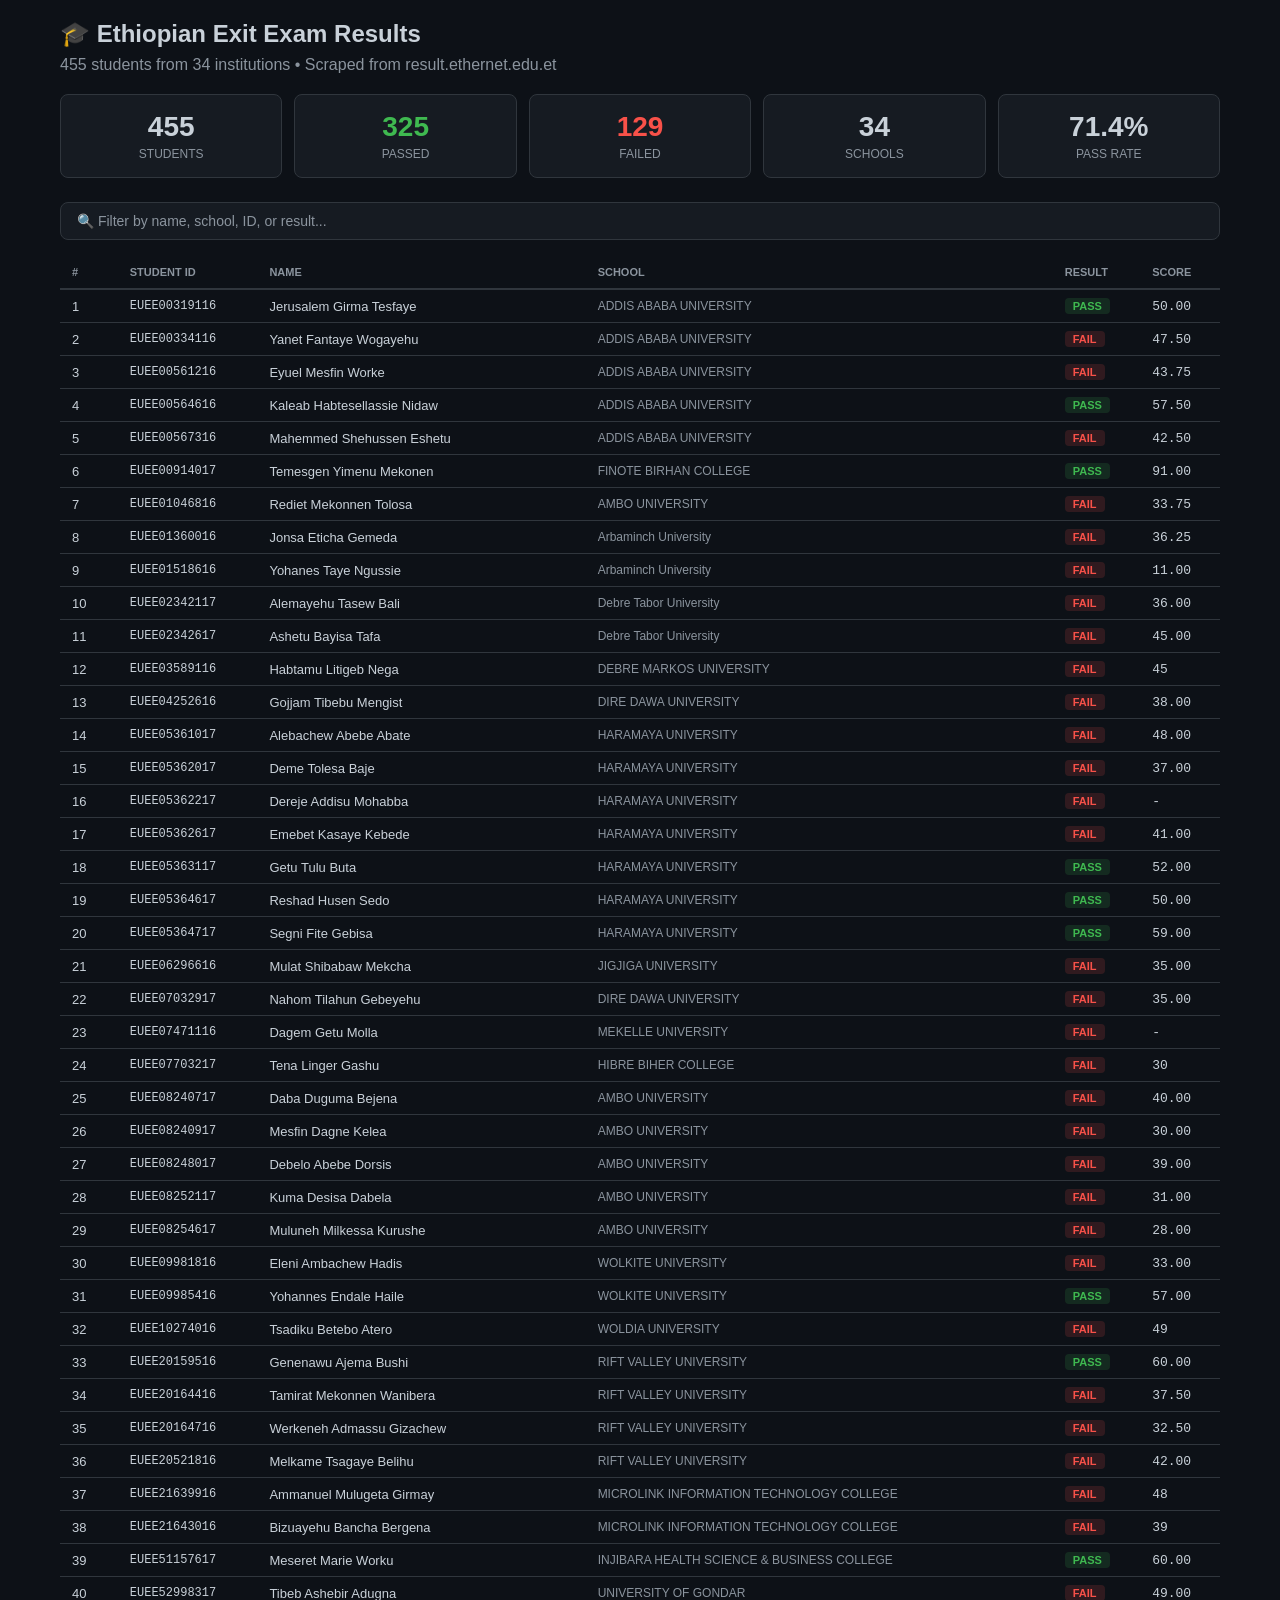
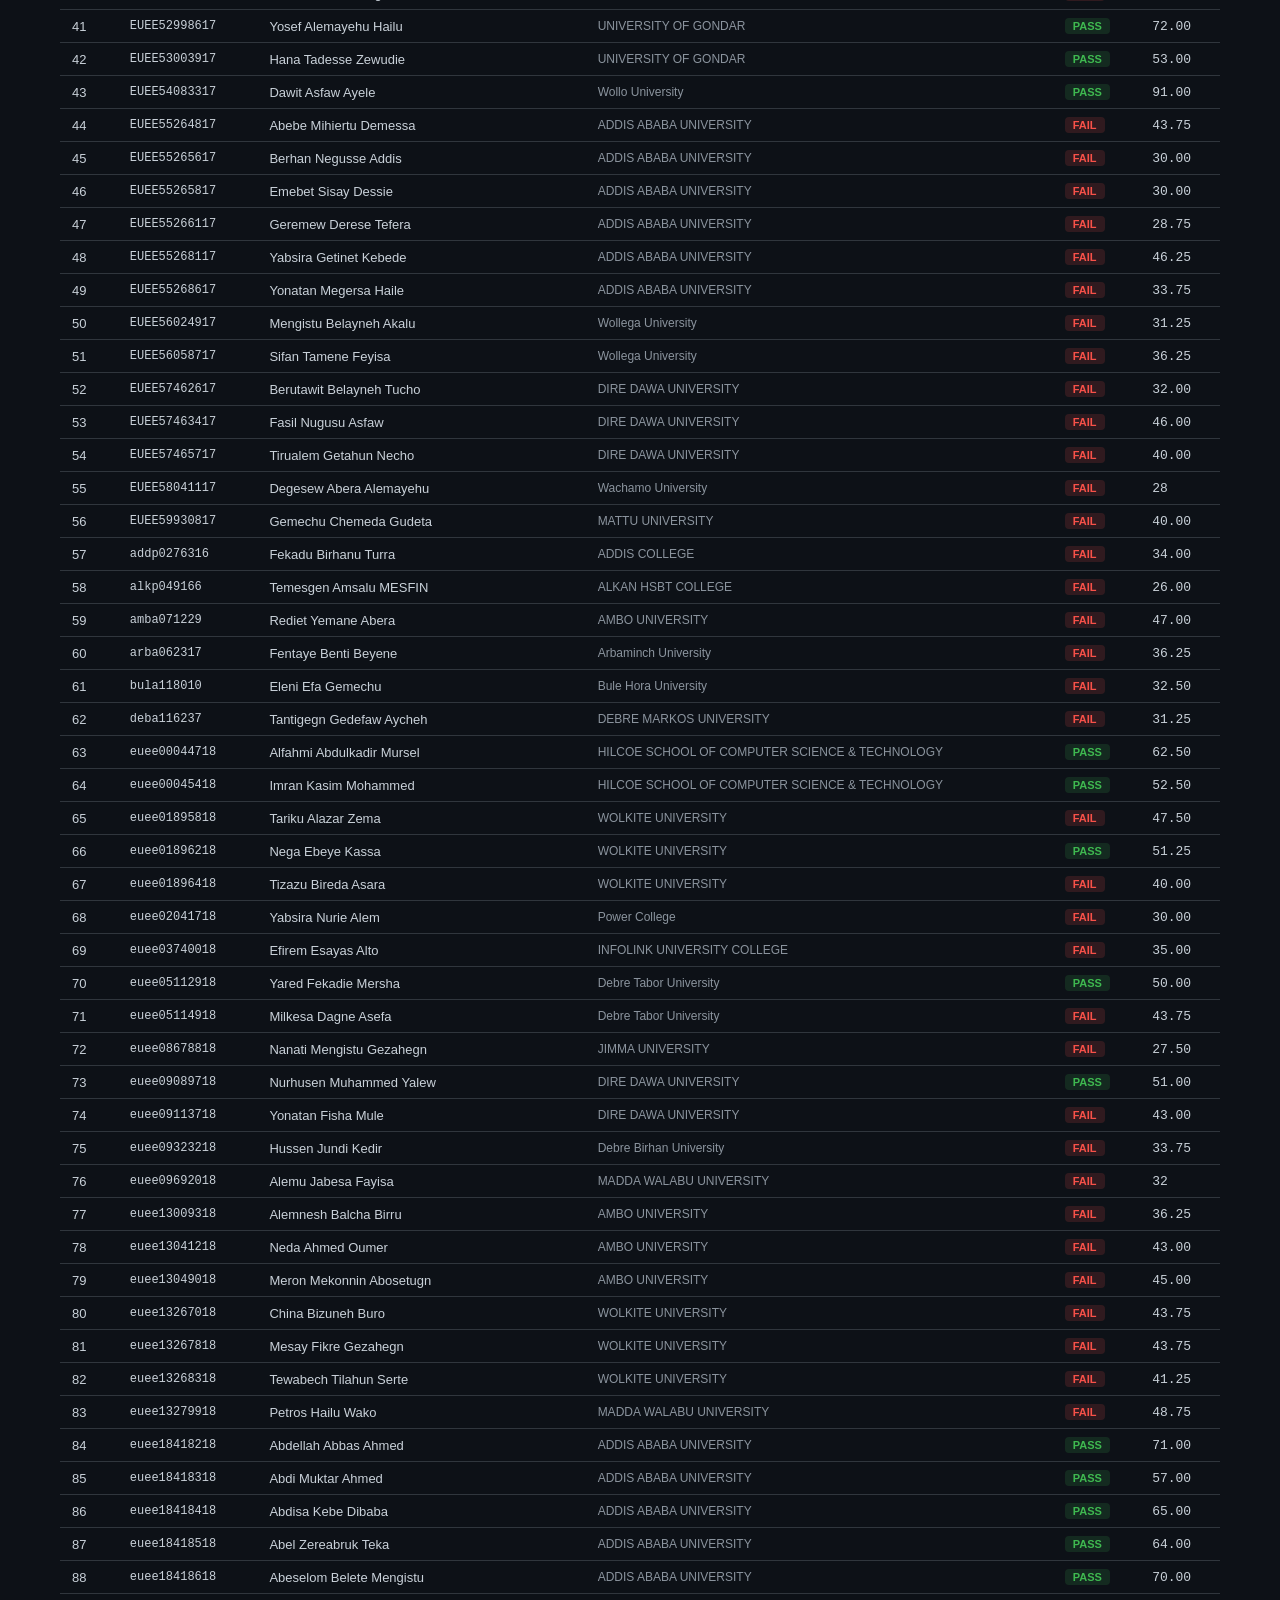
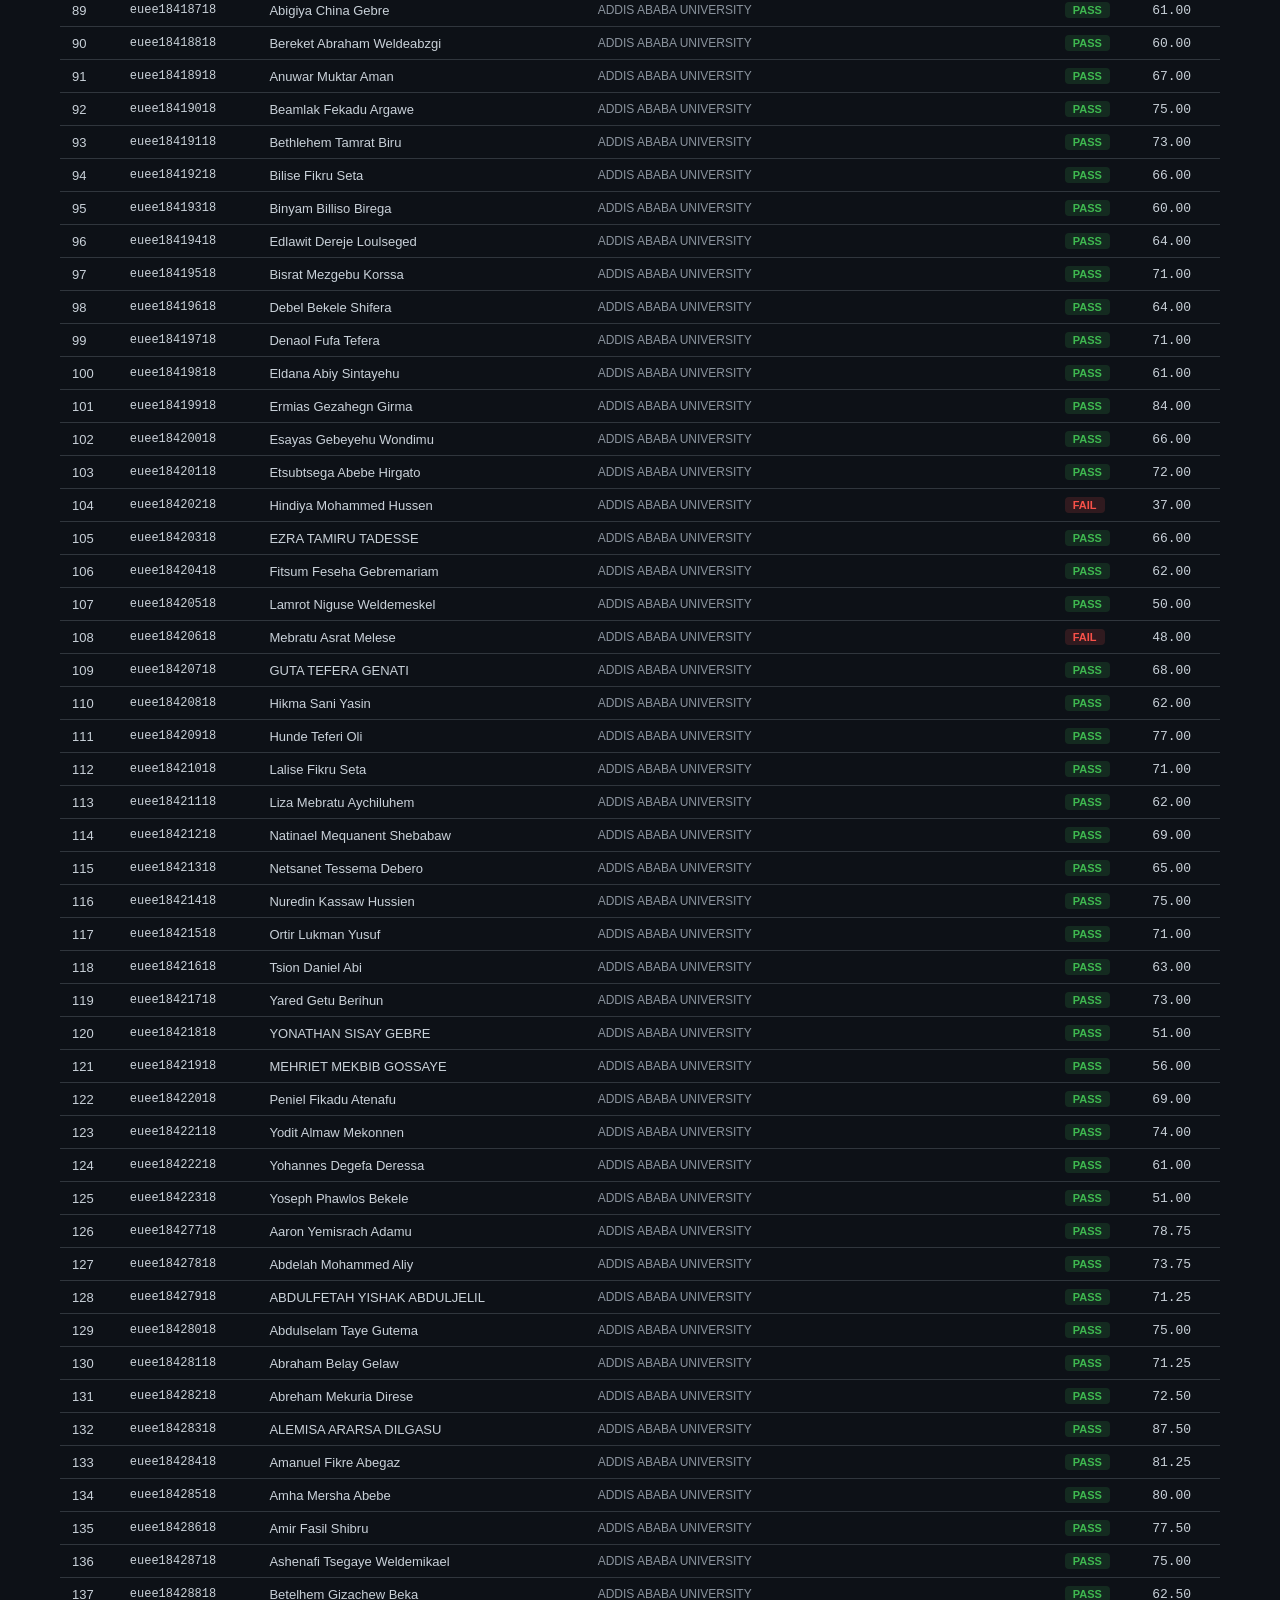
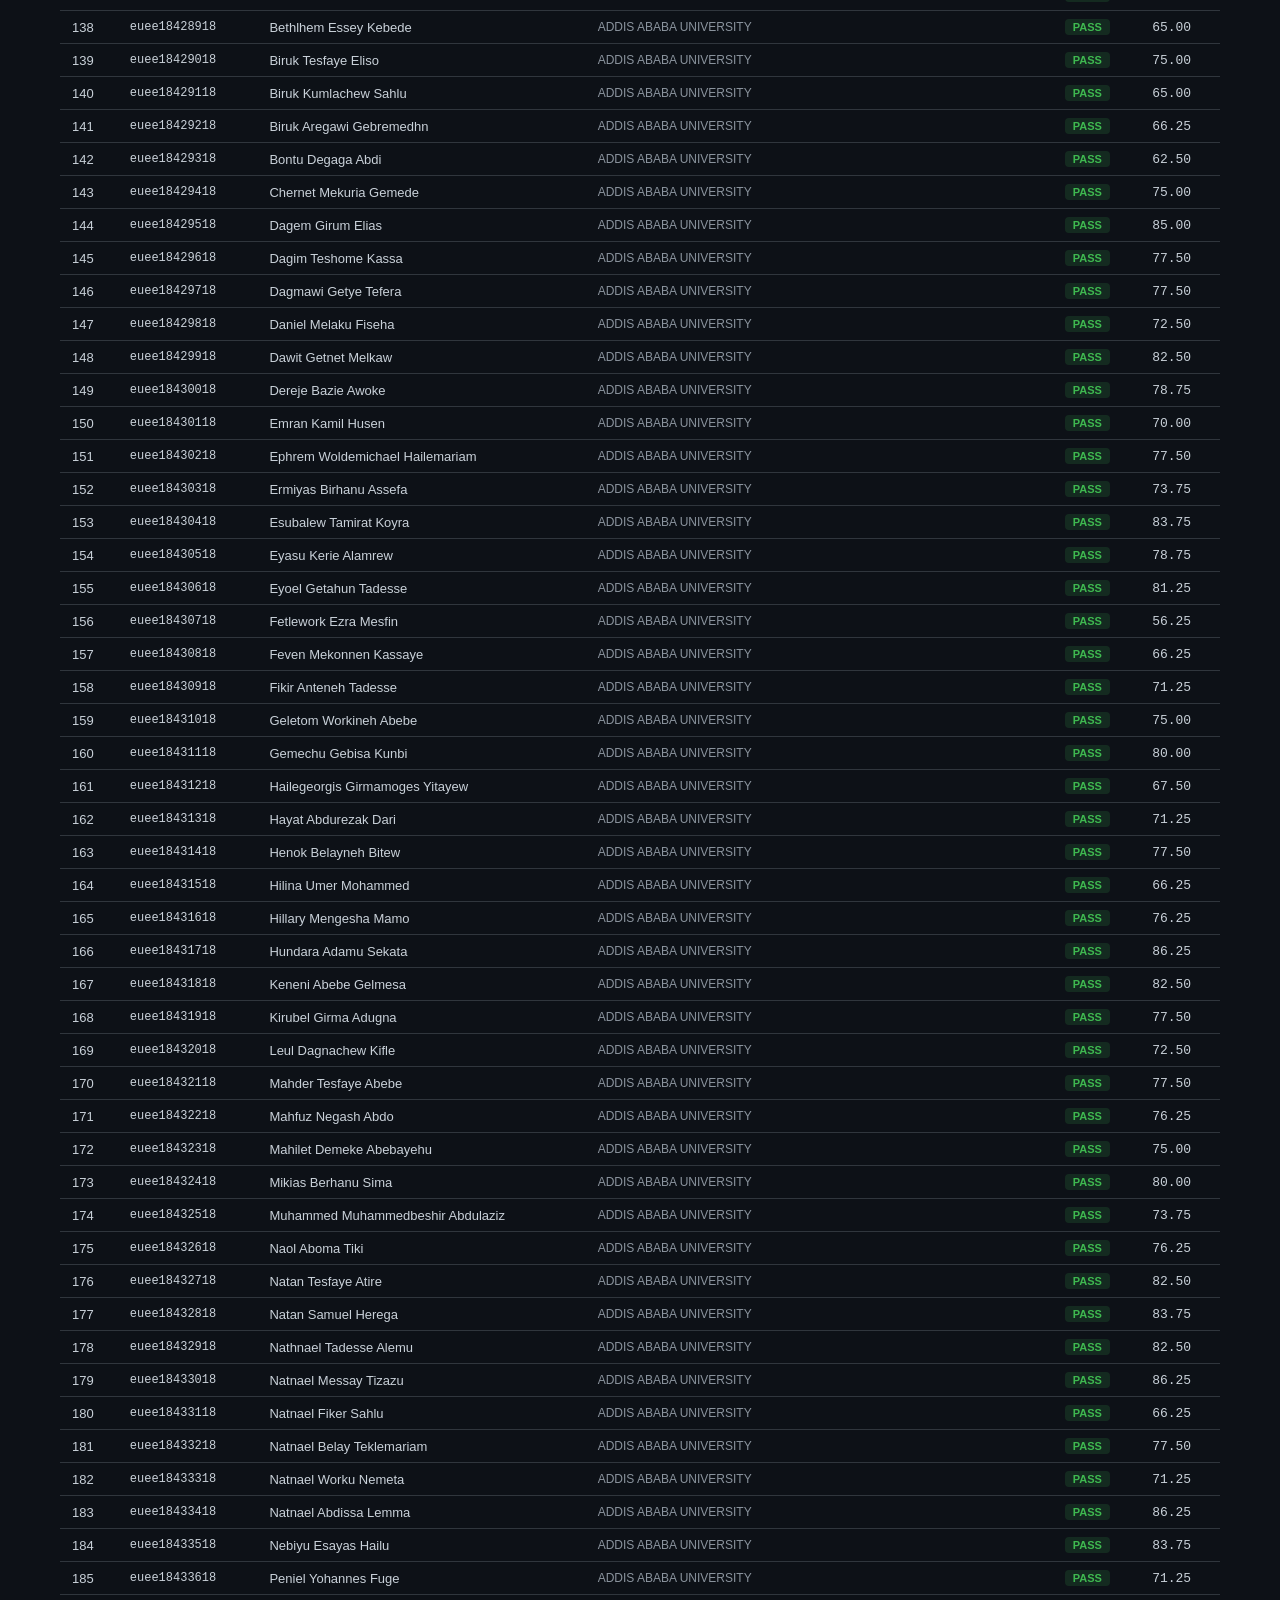
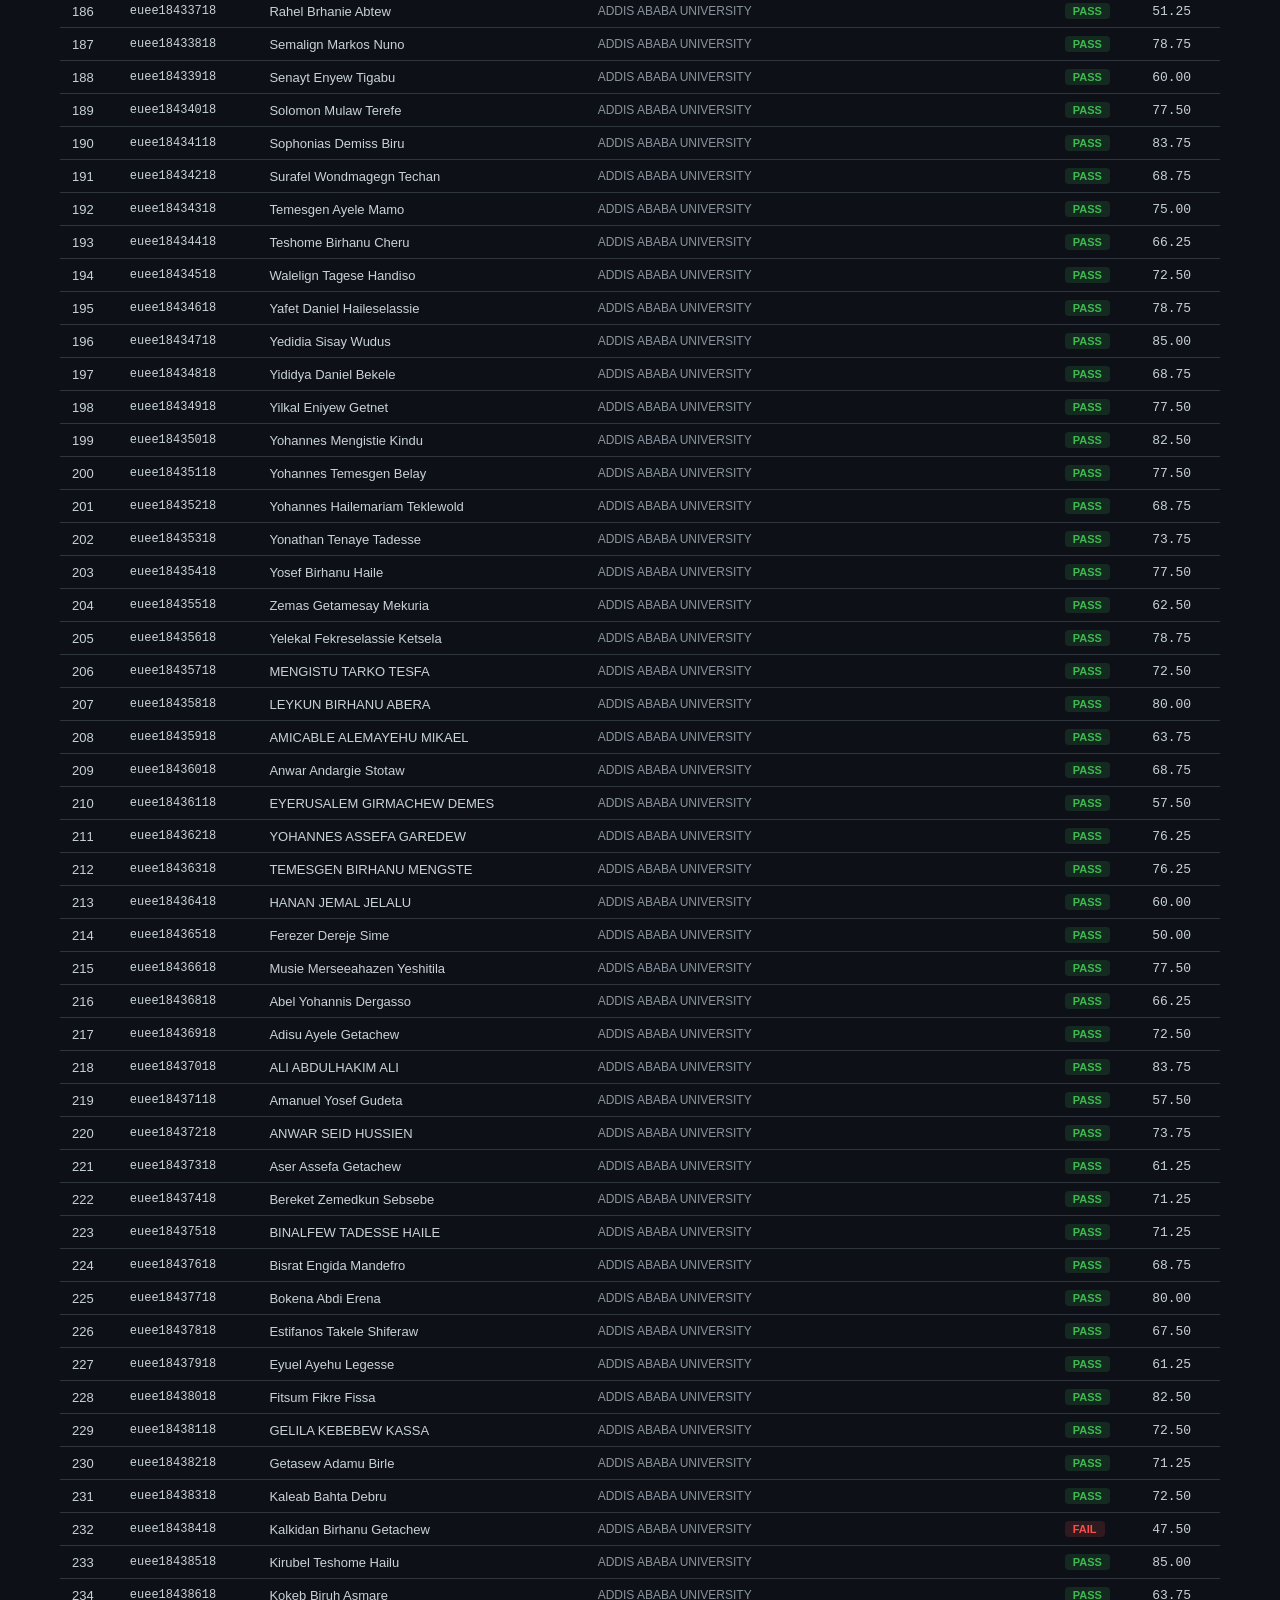
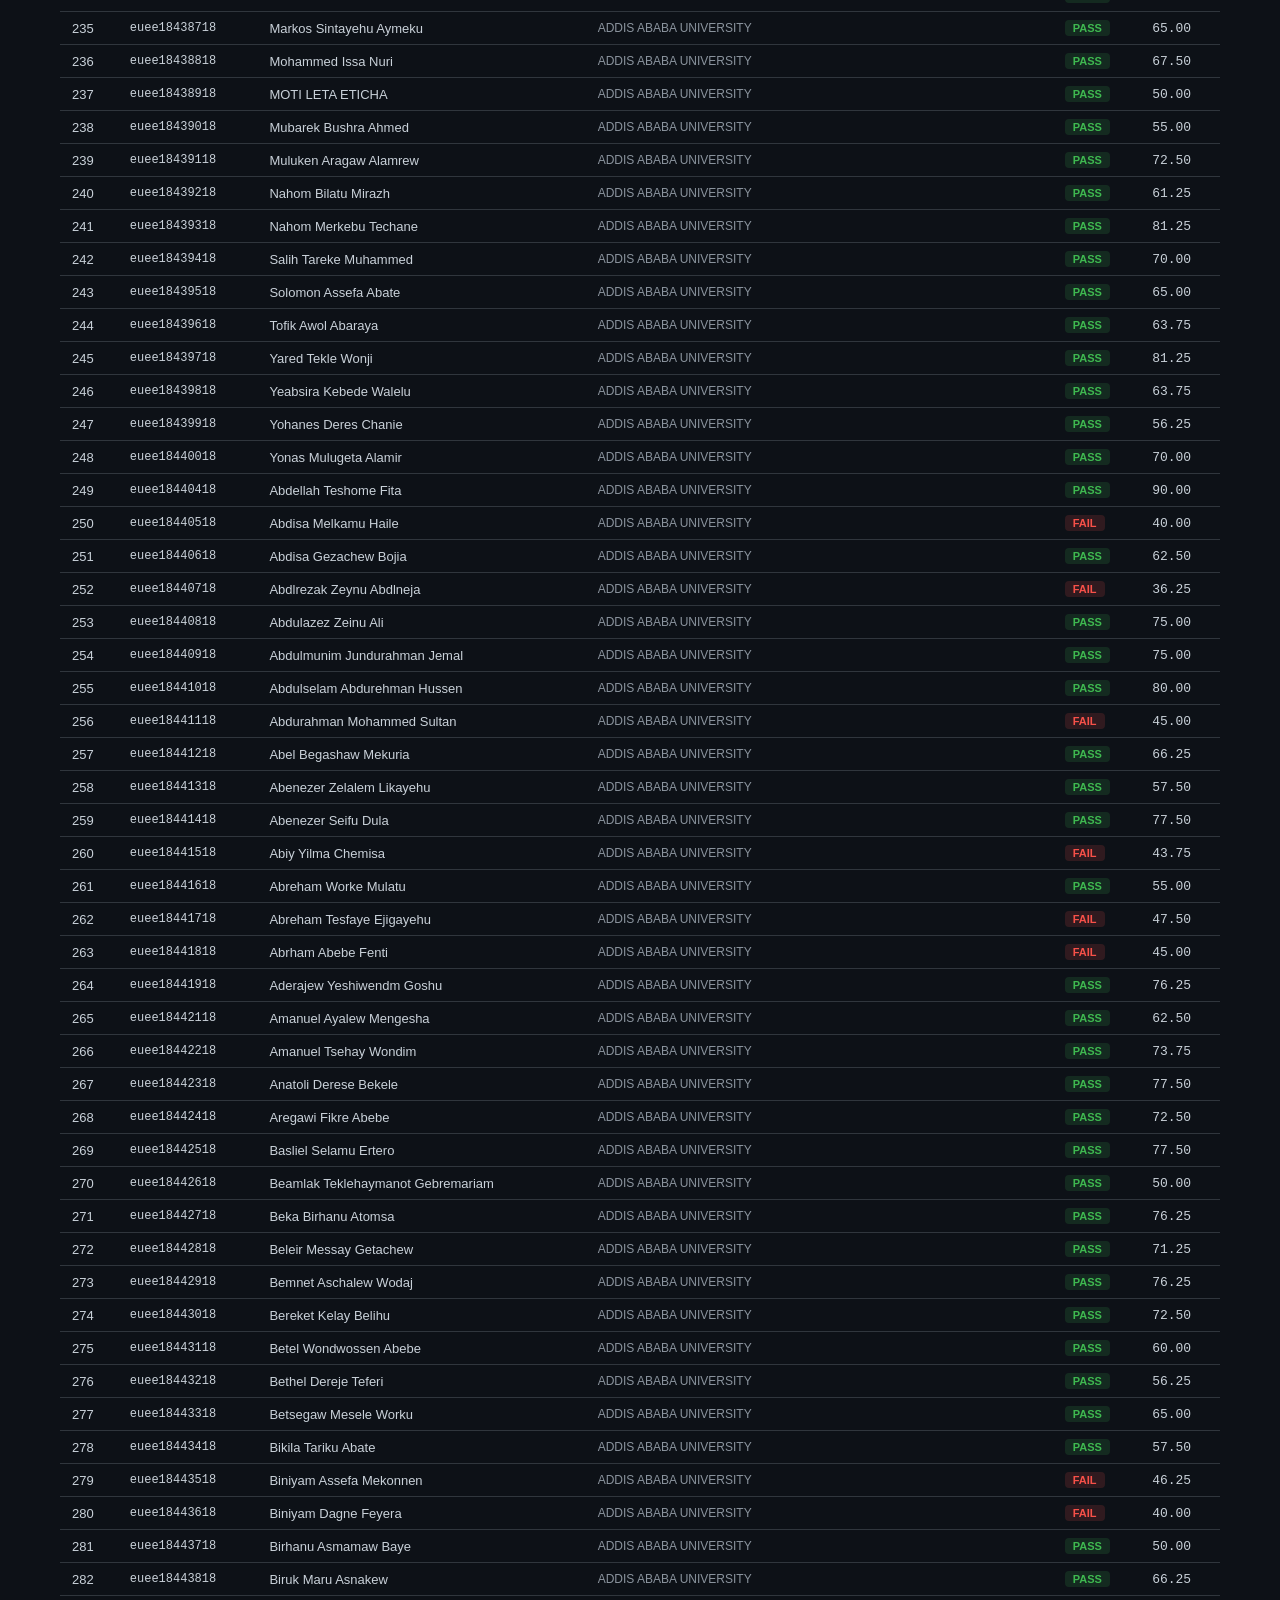
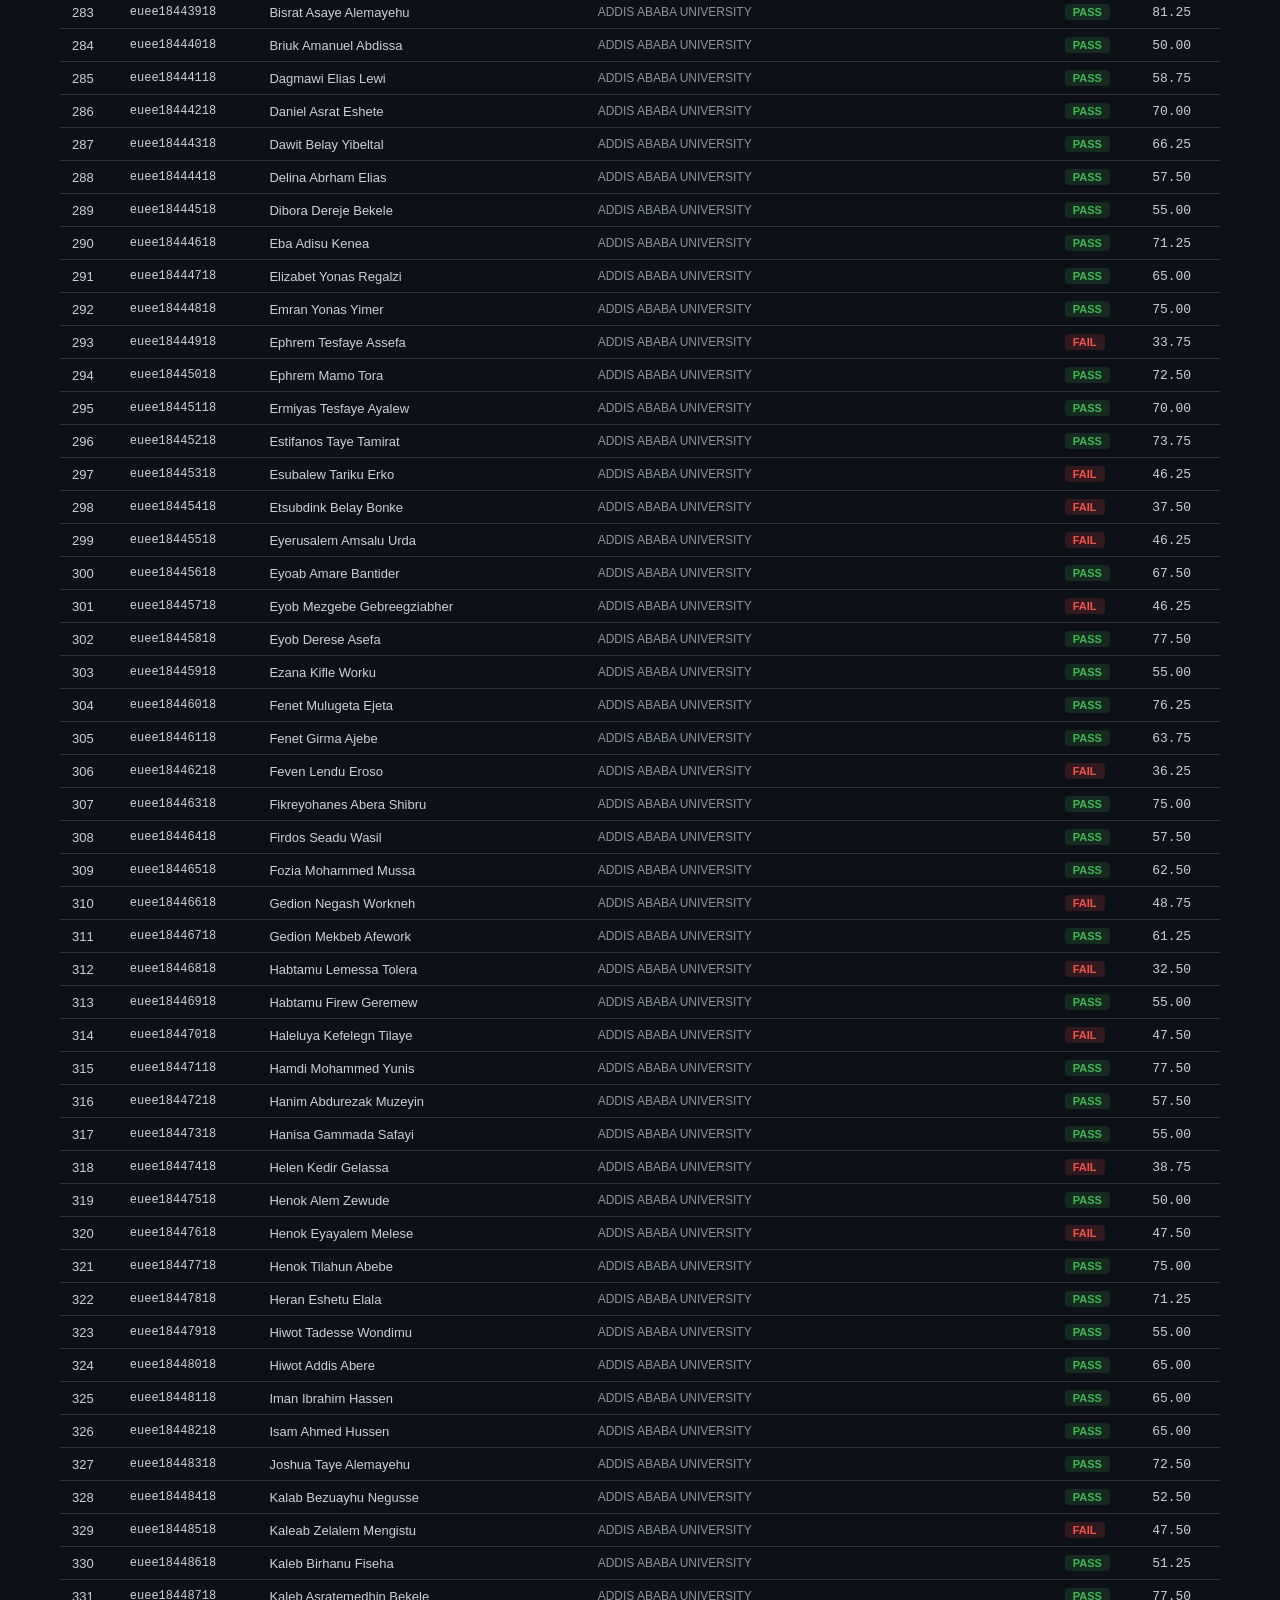
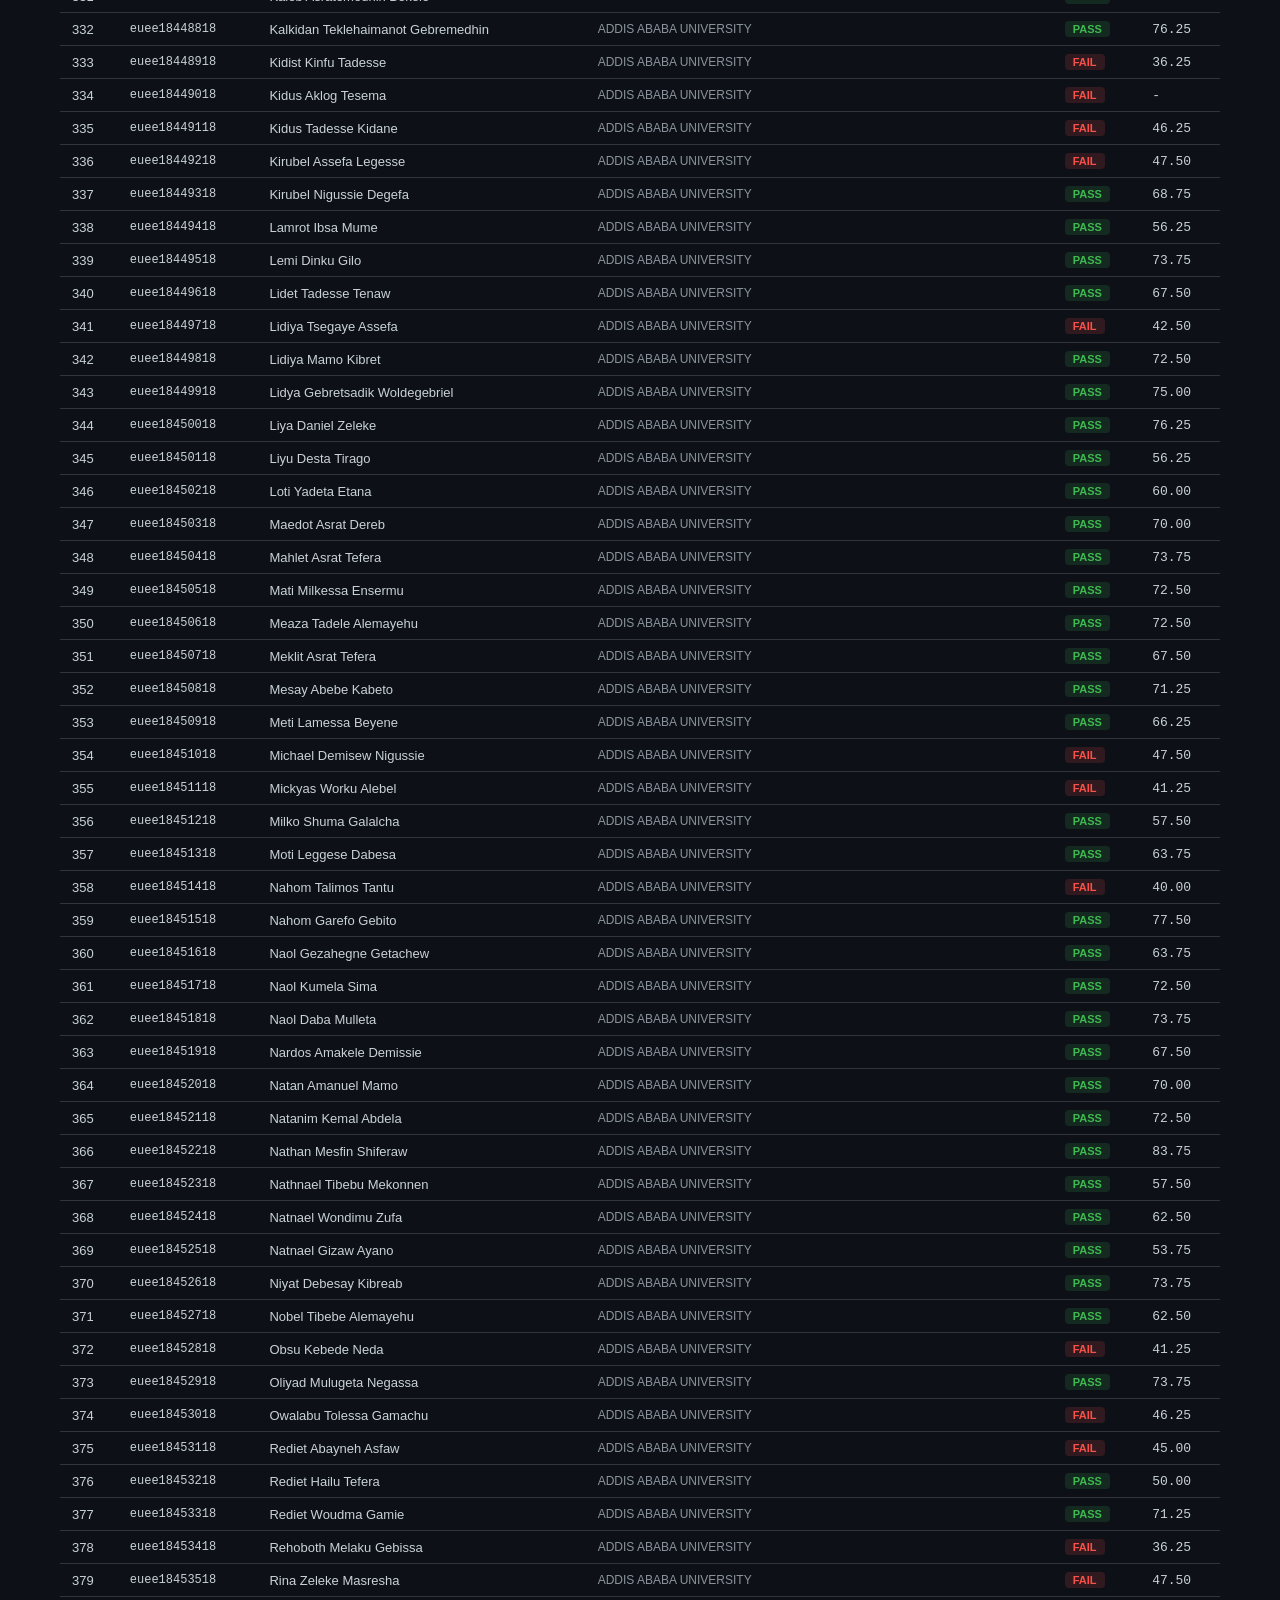
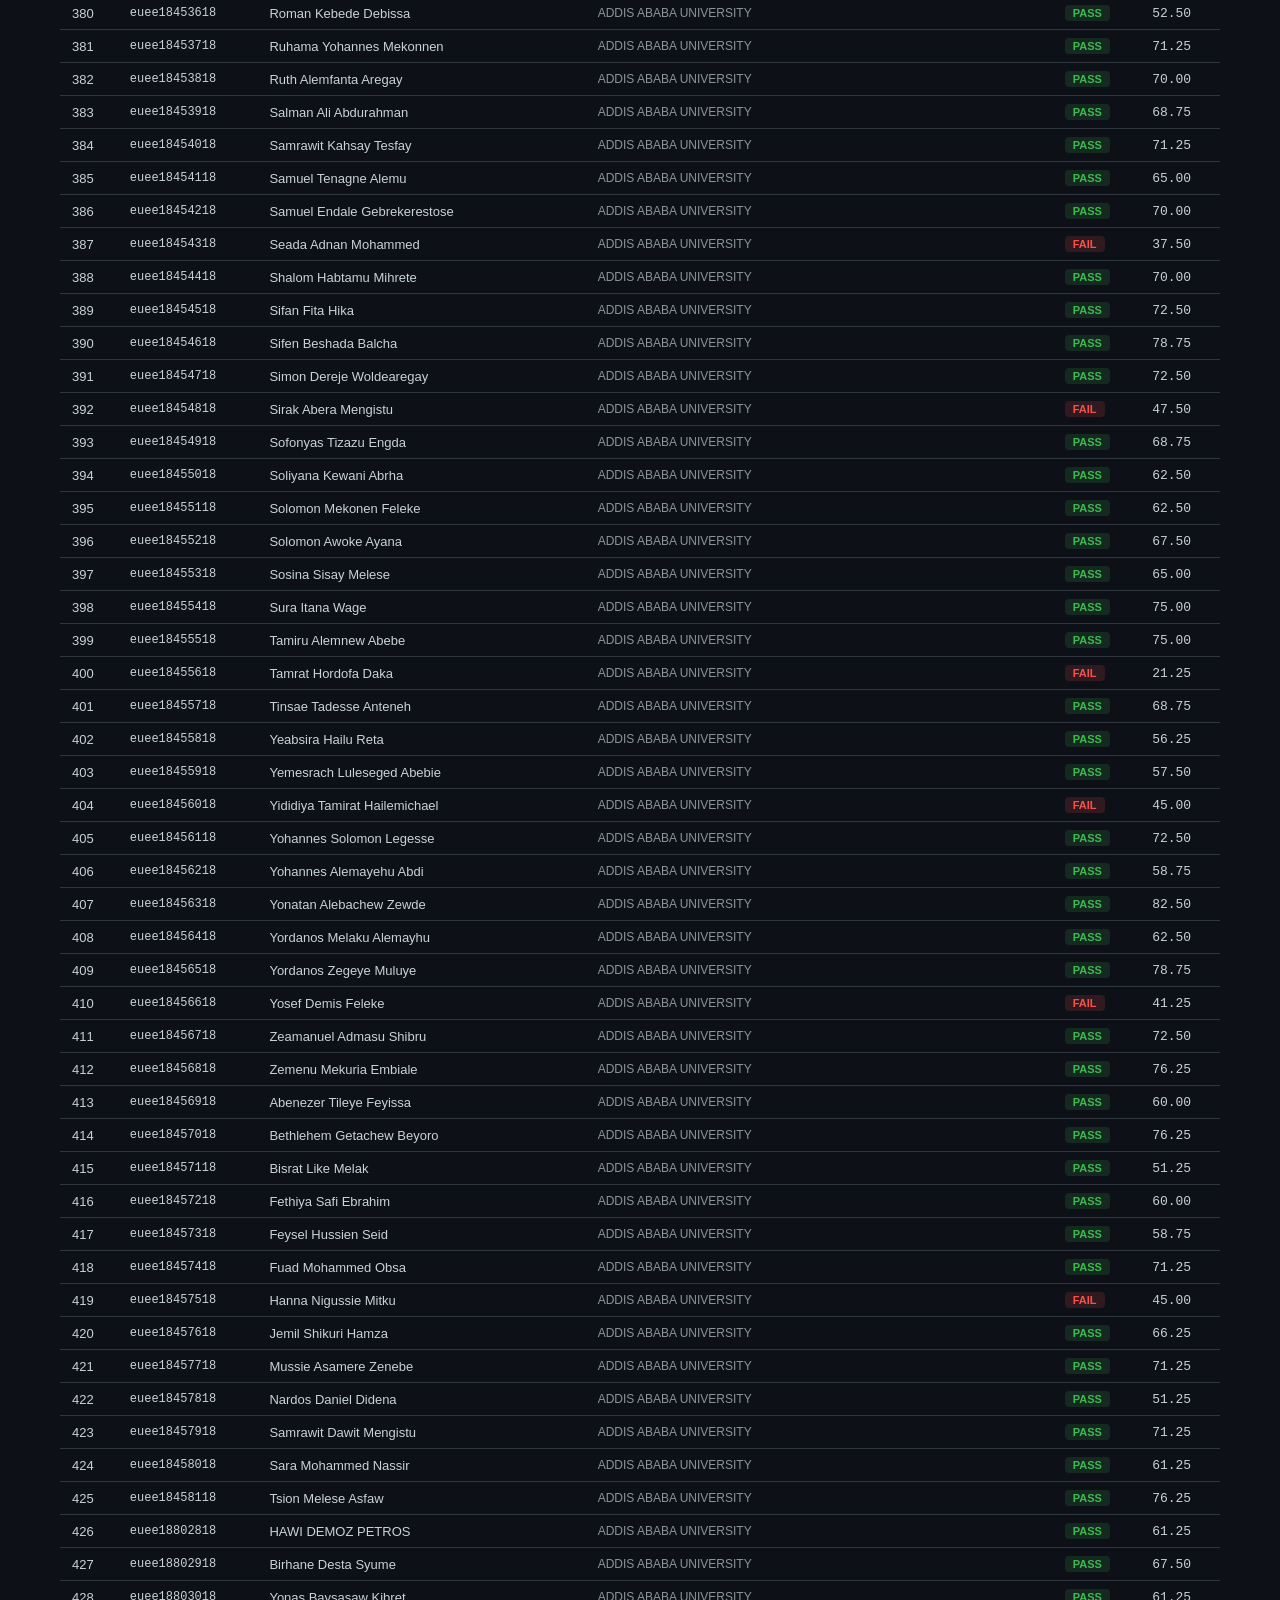
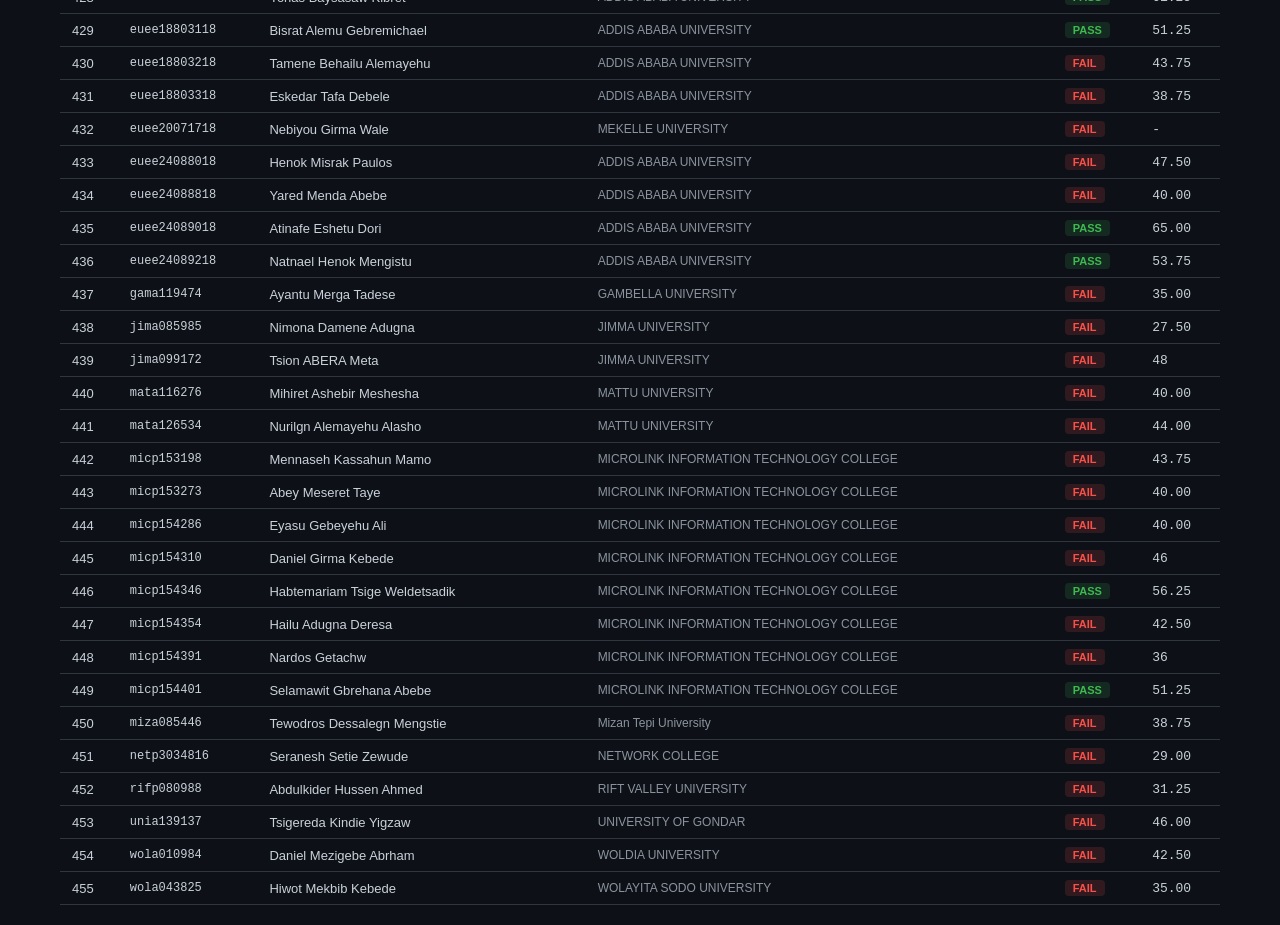
==== exit-exam-results/index.html @ 42b0261e "add exit exam results page" ====
<!DOCTYPE html>
<html lang="en">
<head>
<meta charset="UTF-8">
<meta name="viewport" content="width=device-width, initial-scale=1.0">
<title>Exit Exam Results - 455 Students</title>
<style>
  :root { --bg: #0d1117; --card: #161b22; --border: #30363d; --text: #c9d1d9; --muted: #8b949e; --pass: #3fb950; --fail: #f85149; --accent: #58a6ff; }
  * { margin: 0; padding: 0; box-sizing: border-box; }
  body { background: var(--bg); color: var(--text); font-family: -apple-system, BlinkMacSystemFont, 'Segoe UI', sans-serif; padding: 20px; max-width: 1200px; margin: 0 auto; }
  h1 { font-size: 24px; margin-bottom: 8px; }
  .subtitle { color: var(--muted); margin-bottom: 20px; }
  .stats { display: grid; grid-template-columns: repeat(auto-fit, minmax(150px, 1fr)); gap: 12px; margin-bottom: 24px; }
  .stat-card { background: var(--card); border: 1px solid var(--border); border-radius: 8px; padding: 16px; text-align: center; }
  .stat-card .value { font-size: 28px; font-weight: 700; }
  .stat-card .label { font-size: 12px; color: var(--muted); margin-top: 4px; text-transform: uppercase; }
  .pass .value { color: var(--pass); }
  .fail .value { color: var(--fail); }
  input[type=text] { width: 100%; padding: 10px 16px; background: var(--card); border: 1px solid var(--border); border-radius: 8px; color: var(--text); font-size: 14px; margin-bottom: 16px; }
  input[type=text]::placeholder { color: var(--muted); }
  table { width: 100%; border-collapse: collapse; }
  th { text-align: left; padding: 10px 12px; border-bottom: 2px solid var(--border); color: var(--muted); font-size: 11px; text-transform: uppercase; cursor: pointer; user-select: none; }
  th:hover { color: var(--text); }
  td { padding: 8px 12px; border-bottom: 1px solid var(--border); font-size: 13px; }
  tr:hover { background: rgba(255,255,255,0.03); }
  .badge { display: inline-block; padding: 2px 8px; border-radius: 4px; font-size: 11px; font-weight: 600; }
  .badge-pass { background: rgba(63,185,80,0.15); color: var(--pass); }
  .badge-fail { background: rgba(248,81,73,0.15); color: var(--fail); }
  .school-tag { color: var(--muted); font-size: 12px; }
  .count { color: var(--muted); font-size: 12px; margin-left: 8px; }
  .section-title { font-size: 16px; margin: 24px 0 12px; color: var(--accent); }
  .school-list { display: grid; grid-template-columns: repeat(auto-fill, minmax(280px, 1fr)); gap: 6px; }
  .school-row { display: flex; justify-content: space-between; padding: 6px 12px; background: var(--card); border-radius: 4px; font-size: 13px; }
</style>
</head>
<body>
<h1>🎓 Ethiopian Exit Exam Results</h1>
<p class="subtitle">455 students from 34 institutions • Scraped from result.ethernet.edu.et</p>

<div class="stats" id="stats"></div>

<input type="text" id="search" placeholder="🔍 Filter by name, school, ID, or result..." oninput="filterTable()">

<table id="results">
<thead><tr>
  <th onclick="sortTable(0)">#</th>
  <th onclick="sortTable(1)">Student ID</th>
  <th onclick="sortTable(2)">Name</th>
  <th onclick="sortTable(3)">School</th>
  <th onclick="sortTable(4)">Result</th>
  <th onclick="sortTable(5)">Score</th>
</tr></thead>
<tbody id="tbody"></tbody>
</table>

<script>
const DATA = [{"username": "EUEE00319116", "name": "Jerusalem Girma Tesfaye", "school": "ADDIS ABABA UNIVERSITY", "result": "Pass (2018 End Year - Score: 50.00)"}, {"username": "EUEE00334116", "name": "Yanet Fantaye Wogayehu", "school": "ADDIS ABABA UNIVERSITY", "result": "Fail (2018 End Year - Score: 47.50)"}, {"username": "EUEE00561216", "name": "Eyuel Mesfin Worke", "school": "ADDIS ABABA UNIVERSITY", "result": "Fail (2018 End Year - Score: 43.75)"}, {"username": "EUEE00564616", "name": "Kaleab Habtesellassie Nidaw", "school": "ADDIS ABABA UNIVERSITY", "result": "Pass (2018 End Year - Score: 57.50)"}, {"username": "EUEE00567316", "name": "Mahemmed Shehussen Eshetu", "school": "ADDIS ABABA UNIVERSITY", "result": "Fail (2018 End Year - Score: 42.50)"}, {"username": "EUEE00914017", "name": "Temesgen Yimenu Mekonen", "school": "FINOTE BIRHAN COLLEGE", "result": "Pass (2018 End Year - Score: 91.00)"}, {"username": "EUEE01046816", "name": "Rediet Mekonnen Tolosa", "school": "AMBO UNIVERSITY", "result": "Fail (2018 End Year - Score: 33.75)"}, {"username": "EUEE01360016", "name": "Jonsa Eticha Gemeda", "school": "Arbaminch University", "result": "Fail (2018 End Year - Score: 36.25)"}, {"username": "EUEE01518616", "name": "Yohanes Taye Ngussie", "school": "Arbaminch University", "result": "Fail (2018 End Year - Score: 11.00)"}, {"username": "EUEE02342117", "name": "Alemayehu Tasew Bali", "school": "Debre Tabor University", "result": "Fail (2018 End Year - Score: 36.00)"}, {"username": "EUEE02342617", "name": "Ashetu Bayisa Tafa", "school": "Debre Tabor University", "result": "Fail (2018 End Year - Score: 45.00)"}, {"username": "EUEE03589116", "name": "Habtamu Litigeb Nega", "school": "DEBRE MARKOS UNIVERSITY", "result": "Fail (2016 End Year - Score: 45)"}, {"username": "EUEE04252616", "name": "Gojjam Tibebu Mengist", "school": "DIRE DAWA UNIVERSITY", "result": "Fail (2018 End Year - Score: 38.00)"}, {"username": "EUEE05361017", "name": "Alebachew Abebe Abate", "school": "HARAMAYA UNIVERSITY", "result": "Fail (2018 End Year - Score: 48.00)"}, {"username": "EUEE05362017", "name": "Deme Tolesa Baje", "school": "HARAMAYA UNIVERSITY", "result": "Fail (2018 End Year - Score: 37.00)"}, {"username": "EUEE05362217", "name": "Dereje Addisu Mohabba", "school": "HARAMAYA UNIVERSITY", "result": "Fail (2017 Mid Year - Score: N/A)"}, {"username": "EUEE05362617", "name": "Emebet Kasaye Kebede", "school": "HARAMAYA UNIVERSITY", "result": "Fail (2018 End Year - Score: 41.00)"}, {"username": "EUEE05363117", "name": "Getu Tulu Buta", "school": "HARAMAYA UNIVERSITY", "result": "Pass (2018 End Year - Score: 52.00)"}, {"username": "EUEE05364617", "name": "Reshad Husen Sedo", "school": "HARAMAYA UNIVERSITY", "result": "Pass (2018 End Year - Score: 50.00)"}, {"username": "EUEE05364717", "name": "Segni Fite Gebisa", "school": "HARAMAYA UNIVERSITY", "result": "Pass (2018 End Year - Score: 59.00)"}, {"username": "EUEE06296616", "name": "Mulat Shibabaw Mekcha", "school": "JIGJIGA UNIVERSITY", "result": "Fail (2018 End Year - Score: 35.00)"}, {"username": "EUEE07032917", "name": "Nahom Tilahun Gebeyehu", "school": "DIRE DAWA UNIVERSITY", "result": "Fail (2018 End Year - Score: 35.00)"}, {"username": "EUEE07471116", "name": "Dagem Getu Molla", "school": "MEKELLE UNIVERSITY", "result": "Fail (2018 Mid Year - Score: NG)"}, {"username": "EUEE07703217", "name": "Tena Linger Gashu", "school": "HIBRE BIHER COLLEGE", "result": "Fail (2017 Mid Year - Score: 30)"}, {"username": "EUEE08240717", "name": "Daba Duguma Bejena", "school": "AMBO UNIVERSITY", "result": "Fail (2018 End Year - Score: 40.00)"}, {"username": "EUEE08240917", "name": "Mesfin Dagne Kelea", "school": "AMBO UNIVERSITY", "result": "Fail (2018 End Year - Score: 30.00)"}, {"username": "EUEE08248017", "name": "Debelo Abebe Dorsis", "school": "AMBO UNIVERSITY", "result": "Fail (2018 End Year - Score: 39.00)"}, {"username": "EUEE08252117", "name": "Kuma Desisa Dabela", "school": "AMBO UNIVERSITY", "result": "Fail (2018 End Year - Score: 31.00)"}, {"username": "EUEE08254617", "name": "Muluneh Milkessa Kurushe", "school": "AMBO UNIVERSITY", "result": "Fail (2018 End Year - Score: 28.00)"}, {"username": "EUEE09981816", "name": "Eleni Ambachew Hadis", "school": "WOLKITE UNIVERSITY", "result": "Fail (2018 End Year - Score: 33.00)"}, {"username": "EUEE09985416", "name": "Yohannes Endale Haile", "school": "WOLKITE UNIVERSITY", "result": "Pass (2018 End Year - Score: 57.00)"}, {"username": "EUEE10274016", "name": "Tsadiku Betebo Atero", "school": "WOLDIA UNIVERSITY", "result": "Fail (2018 Mid Year - Score: 49)"}, {"username": "EUEE20159516", "name": "Genenawu Ajema Bushi", "school": "RIFT VALLEY UNIVERSITY", "result": "Pass (2018 End Year - Score: 60.00)"}, {"username": "EUEE20164416", "name": "Tamirat Mekonnen Wanibera", "school": "RIFT VALLEY UNIVERSITY", "result": "Fail (2018 End Year - Score: 37.50)"}, {"username": "EUEE20164716", "name": "Werkeneh Admassu Gizachew", "school": "RIFT VALLEY UNIVERSITY", "result": "Fail (2018 End Year - Score: 32.50)"}, {"username": "EUEE20521816", "name": "Melkame Tsagaye Belihu", "school": "RIFT VALLEY UNIVERSITY", "result": "Fail (2018 End Year - Score: 42.00)"}, {"username": "EUEE21639916", "name": "Ammanuel Mulugeta Girmay", "school": "MICROLINK INFORMATION TECHNOLOGY COLLEGE", "result": "Fail (2016 End Year - Score: 48)"}, {"username": "EUEE21643016", "name": "Bizuayehu Bancha Bergena", "school": "MICROLINK INFORMATION TECHNOLOGY COLLEGE", "result": "Fail (2016 End Year - Score: 39)"}, {"username": "EUEE51157617", "name": "Meseret Marie Worku", "school": "INJIBARA HEALTH SCIENCE & BUSINESS COLLEGE", "result": "Pass (2018 End Year - Score: 60.00)"}, {"username": "EUEE52998317", "name": "Tibeb Ashebir Adugna", "school": "UNIVERSITY OF GONDAR", "result": "Fail (2018 End Year - Score: 49.00)"}, {"username": "EUEE52998617", "name": "Yosef Alemayehu Hailu", "school": "UNIVERSITY OF GONDAR", "result": "Pass (2018 End Year - Score: 72.00)"}, {"username": "EUEE53003917", "name": "Hana Tadesse Zewudie", "school": "UNIVERSITY OF GONDAR", "result": "Pass (2018 End Year - Score: 53.00)"}, {"username": "EUEE54083317", "name": "Dawit Asfaw Ayele", "school": "Wollo University", "result": "Pass (2018 End Year - Score: 91.00)"}, {"username": "EUEE55264817", "name": "Abebe Mihiertu Demessa", "school": "ADDIS ABABA UNIVERSITY", "result": "Fail (2018 End Year - Score: 43.75)"}, {"username": "EUEE55265617", "name": "Berhan Negusse Addis", "school": "ADDIS ABABA UNIVERSITY", "result": "Fail (2018 End Year - Score: 30.00)"}, {"username": "EUEE55265817", "name": "Emebet Sisay Dessie", "school": "ADDIS ABABA UNIVERSITY", "result": "Fail (2018 End Year - Score: 30.00)"}, {"username": "EUEE55266117", "name": "Geremew Derese Tefera", "school": "ADDIS ABABA UNIVERSITY", "result": "Fail (2018 End Year - Score: 28.75)"}, {"username": "EUEE55268117", "name": "Yabsira Getinet Kebede", "school": "ADDIS ABABA UNIVERSITY", "result": "Fail (2018 End Year - Score: 46.25)"}, {"username": "EUEE55268617", "name": "Yonatan Megersa Haile", "school": "ADDIS ABABA UNIVERSITY", "result": "Fail (2018 End Year - Score: 33.75)"}, {"username": "EUEE56024917", "name": "Mengistu Belayneh Akalu", "school": "Wollega University", "result": "Fail (2018 End Year - Score: 31.25)"}, {"username": "EUEE56058717", "name": "Sifan Tamene Feyisa", "school": "Wollega University", "result": "Fail (2018 End Year - Score: 36.25)"}, {"username": "EUEE57462617", "name": "Berutawit Belayneh Tucho", "school": "DIRE DAWA UNIVERSITY", "result": "Fail (2018 End Year - Score: 32.00)"}, {"username": "EUEE57463417", "name": "Fasil Nugusu Asfaw", "school": "DIRE DAWA UNIVERSITY", "result": "Fail (2018 End Year - Score: 46.00)"}, {"username": "EUEE57465717", "name": "Tirualem Getahun Necho", "school": "DIRE DAWA UNIVERSITY", "result": "Fail (2018 End Year - Score: 40.00)"}, {"username": "EUEE58041117", "name": "Degesew Abera Alemayehu", "school": "Wachamo University", "result": "Fail (2018 Mid Year - Score: 28)"}, {"username": "EUEE59930817", "name": "Gemechu Chemeda Gudeta", "school": "MATTU UNIVERSITY", "result": "Fail (2018 End Year - Score: 40.00)"}, {"username": "addp0276316", "name": "Fekadu Birhanu Turra", "school": "ADDIS COLLEGE", "result": "Fail (2018 End Year - Score: 34.00)"}, {"username": "alkp049166", "name": "Temesgen Amsalu MESFIN", "school": "ALKAN HSBT COLLEGE", "result": "Fail (2018 End Year - Score: 26.00)"}, {"username": "amba071229", "name": "Rediet Yemane Abera", "school": "AMBO UNIVERSITY", "result": "Fail (2018 End Year - Score: 47.00)"}, {"username": "arba062317", "name": "Fentaye Benti Beyene", "school": "Arbaminch University", "result": "Fail (2018 End Year - Score: 36.25)"}, {"username": "bula118010", "name": "Eleni Efa Gemechu", "school": "Bule Hora University", "result": "Fail (2018 End Year - Score: 32.50)"}, {"username": "deba116237", "name": "Tantigegn Gedefaw Aycheh", "school": "DEBRE MARKOS UNIVERSITY", "result": "Fail (2018 End Year - Score: 31.25)"}, {"username": "euee00044718", "name": "Alfahmi Abdulkadir Mursel", "school": "HILCOE SCHOOL OF COMPUTER SCIENCE & TECHNOLOGY", "result": "Pass (2018 End Year - Score: 62.50)"}, {"username": "euee00045418", "name": "Imran Kasim Mohammed", "school": "HILCOE SCHOOL OF COMPUTER SCIENCE & TECHNOLOGY", "result": "Pass (2018 End Year - Score: 52.50)"}, {"username": "euee01895818", "name": "Tariku Alazar Zema", "school": "WOLKITE UNIVERSITY", "result": "Fail (2018 End Year - Score: 47.50)"}, {"username": "euee01896218", "name": "Nega Ebeye Kassa", "school": "WOLKITE UNIVERSITY", "result": "Pass (2018 End Year - Score: 51.25)"}, {"username": "euee01896418", "name": "Tizazu Bireda Asara", "school": "WOLKITE UNIVERSITY", "result": "Fail (2018 End Year - Score: 40.00)"}, {"username": "euee02041718", "name": "Yabsira Nurie Alem", "school": "Power College", "result": "Fail (2018 End Year - Score: 30.00)"}, {"username": "euee03740018", "name": "Efirem Esayas Alto", "school": "INFOLINK UNIVERSITY COLLEGE", "result": "Fail (2018 End Year - Score: 35.00)"}, {"username": "euee05112918", "name": "Yared Fekadie Mersha", "school": "Debre Tabor University", "result": "Pass (2018 End Year - Score: 50.00)"}, {"username": "euee05114918", "name": "Milkesa Dagne Asefa", "school": "Debre Tabor University", "result": "Fail (2018 End Year - Score: 43.75)"}, {"username": "euee08678818", "name": "Nanati Mengistu Gezahegn", "school": "JIMMA UNIVERSITY", "result": "Fail (2018 End Year - Score: 27.50)"}, {"username": "euee09089718", "name": "Nurhusen Muhammed Yalew", "school": "DIRE DAWA UNIVERSITY", "result": "Pass (2018 End Year - Score: 51.00)"}, {"username": "euee09113718", "name": "Yonatan Fisha Mule", "school": "DIRE DAWA UNIVERSITY", "result": "Fail (2018 End Year - Score: 43.00)"}, {"username": "euee09323218", "name": "Hussen Jundi Kedir", "school": "Debre Birhan University", "result": "Fail (2018 End Year - Score: 33.75)"}, {"username": "euee09692018", "name": "Alemu Jabesa Fayisa", "school": "MADDA WALABU UNIVERSITY", "result": "Fail (2018 Mid Year - Score: 32)"}, {"username": "euee13009318", "name": "Alemnesh Balcha Birru", "school": "AMBO UNIVERSITY", "result": "Fail (2018 End Year - Score: 36.25)"}, {"username": "euee13041218", "name": "Neda Ahmed Oumer", "school": "AMBO UNIVERSITY", "result": "Fail (2018 End Year - Score: 43.00)"}, {"username": "euee13049018", "name": "Meron Mekonnin Abosetugn", "school": "AMBO UNIVERSITY", "result": "Fail (2018 End Year - Score: 45.00)"}, {"username": "euee13267018", "name": "China Bizuneh Buro", "school": "WOLKITE UNIVERSITY", "result": "Fail (2018 End Year - Score: 43.75)"}, {"username": "euee13267818", "name": "Mesay Fikre Gezahegn", "school": "WOLKITE UNIVERSITY", "result": "Fail (2018 End Year - Score: 43.75)"}, {"username": "euee13268318", "name": "Tewabech Tilahun Serte", "school": "WOLKITE UNIVERSITY", "result": "Fail (2018 End Year - Score: 41.25)"}, {"username": "euee13279918", "name": "Petros Hailu Wako", "school": "MADDA WALABU UNIVERSITY", "result": "Fail (2018 End Year - Score: 48.75)"}, {"username": "euee18418218", "name": "Abdellah Abbas Ahmed", "school": "ADDIS ABABA UNIVERSITY", "result": "Pass (2018 End Year - Score: 71.00)"}, {"username": "euee18418318", "name": "Abdi Muktar Ahmed", "school": "ADDIS ABABA UNIVERSITY", "result": "Pass (2018 End Year - Score: 57.00)"}, {"username": "euee18418418", "name": "Abdisa Kebe Dibaba", "school": "ADDIS ABABA UNIVERSITY", "result": "Pass (2018 End Year - Score: 65.00)"}, {"username": "euee18418518", "name": "Abel Zereabruk Teka", "school": "ADDIS ABABA UNIVERSITY", "result": "Pass (2018 End Year - Score: 64.00)"}, {"username": "euee18418618", "name": "Abeselom Belete Mengistu", "school": "ADDIS ABABA UNIVERSITY", "result": "Pass (2018 End Year - Score: 70.00)"}, {"username": "euee18418718", "name": "Abigiya China Gebre", "school": "ADDIS ABABA UNIVERSITY", "result": "Pass (2018 End Year - Score: 61.00)"}, {"username": "euee18418818", "name": "Bereket Abraham Weldeabzgi", "school": "ADDIS ABABA UNIVERSITY", "result": "Pass (2018 End Year - Score: 60.00)"}, {"username": "euee18418918", "name": "Anuwar Muktar Aman", "school": "ADDIS ABABA UNIVERSITY", "result": "Pass (2018 End Year - Score: 67.00)"}, {"username": "euee18419018", "name": "Beamlak Fekadu Argawe", "school": "ADDIS ABABA UNIVERSITY", "result": "Pass (2018 End Year - Score: 75.00)"}, {"username": "euee18419118", "name": "Bethlehem Tamrat Biru", "school": "ADDIS ABABA UNIVERSITY", "result": "Pass (2018 End Year - Score: 73.00)"}, {"username": "euee18419218", "name": "Bilise Fikru Seta", "school": "ADDIS ABABA UNIVERSITY", "result": "Pass (2018 End Year - Score: 66.00)"}, {"username": "euee18419318", "name": "Binyam Billiso Birega", "school": "ADDIS ABABA UNIVERSITY", "result": "Pass (2018 End Year - Score: 60.00)"}, {"username": "euee18419418", "name": "Edlawit Dereje Loulseged", "school": "ADDIS ABABA UNIVERSITY", "result": "Pass (2018 End Year - Score: 64.00)"}, {"username": "euee18419518", "name": "Bisrat Mezgebu Korssa", "school": "ADDIS ABABA UNIVERSITY", "result": "Pass (2018 End Year - Score: 71.00)"}, {"username": "euee18419618", "name": "Debel Bekele Shifera", "school": "ADDIS ABABA UNIVERSITY", "result": "Pass (2018 End Year - Score: 64.00)"}, {"username": "euee18419718", "name": "Denaol Fufa Tefera", "school": "ADDIS ABABA UNIVERSITY", "result": "Pass (2018 End Year - Score: 71.00)"}, {"username": "euee18419818", "name": "Eldana Abiy Sintayehu", "school": "ADDIS ABABA UNIVERSITY", "result": "Pass (2018 End Year - Score: 61.00)"}, {"username": "euee18419918", "name": "Ermias Gezahegn Girma", "school": "ADDIS ABABA UNIVERSITY", "result": "Pass (2018 End Year - Score: 84.00)"}, {"username": "euee18420018", "name": "Esayas Gebeyehu Wondimu", "school": "ADDIS ABABA UNIVERSITY", "result": "Pass (2018 End Year - Score: 66.00)"}, {"username": "euee18420118", "name": "Etsubtsega Abebe Hirgato", "school": "ADDIS ABABA UNIVERSITY", "result": "Pass (2018 End Year - Score: 72.00)"}, {"username": "euee18420218", "name": "Hindiya Mohammed Hussen", "school": "ADDIS ABABA UNIVERSITY", "result": "Fail (2018 End Year - Score: 37.00)"}, {"username": "euee18420318", "name": "EZRA TAMIRU TADESSE", "school": "ADDIS ABABA UNIVERSITY", "result": "Pass (2018 End Year - Score: 66.00)"}, {"username": "euee18420418", "name": "Fitsum Feseha Gebremariam", "school": "ADDIS ABABA UNIVERSITY", "result": "Pass (2018 End Year - Score: 62.00)"}, {"username": "euee18420518", "name": "Lamrot Niguse Weldemeskel", "school": "ADDIS ABABA UNIVERSITY", "result": "Pass (2018 End Year - Score: 50.00)"}, {"username": "euee18420618", "name": "Mebratu Asrat Melese", "school": "ADDIS ABABA UNIVERSITY", "result": "Fail (2018 End Year - Score: 48.00)"}, {"username": "euee18420718", "name": "GUTA TEFERA GENATI", "school": "ADDIS ABABA UNIVERSITY", "result": "Pass (2018 End Year - Score: 68.00)"}, {"username": "euee18420818", "name": "Hikma Sani Yasin", "school": "ADDIS ABABA UNIVERSITY", "result": "Pass (2018 End Year - Score: 62.00)"}, {"username": "euee18420918", "name": "Hunde Teferi Oli", "school": "ADDIS ABABA UNIVERSITY", "result": "Pass (2018 End Year - Score: 77.00)"}, {"username": "euee18421018", "name": "Lalise Fikru Seta", "school": "ADDIS ABABA UNIVERSITY", "result": "Pass (2018 End Year - Score: 71.00)"}, {"username": "euee18421118", "name": "Liza Mebratu Aychiluhem", "school": "ADDIS ABABA UNIVERSITY", "result": "Pass (2018 End Year - Score: 62.00)"}, {"username": "euee18421218", "name": "Natinael Mequanent Shebabaw", "school": "ADDIS ABABA UNIVERSITY", "result": "Pass (2018 End Year - Score: 69.00)"}, {"username": "euee18421318", "name": "Netsanet Tessema Debero", "school": "ADDIS ABABA UNIVERSITY", "result": "Pass (2018 End Year - Score: 65.00)"}, {"username": "euee18421418", "name": "Nuredin Kassaw Hussien", "school": "ADDIS ABABA UNIVERSITY", "result": "Pass (2018 End Year - Score: 75.00)"}, {"username": "euee18421518", "name": "Ortir Lukman Yusuf", "school": "ADDIS ABABA UNIVERSITY", "result": "Pass (2018 End Year - Score: 71.00)"}, {"username": "euee18421618", "name": "Tsion Daniel Abi", "school": "ADDIS ABABA UNIVERSITY", "result": "Pass (2018 End Year - Score: 63.00)"}, {"username": "euee18421718", "name": "Yared Getu Berihun", "school": "ADDIS ABABA UNIVERSITY", "result": "Pass (2018 End Year - Score: 73.00)"}, {"username": "euee18421818", "name": "YONATHAN SISAY GEBRE", "school": "ADDIS ABABA UNIVERSITY", "result": "Pass (2018 End Year - Score: 51.00)"}, {"username": "euee18421918", "name": "MEHRIET MEKBIB GOSSAYE", "school": "ADDIS ABABA UNIVERSITY", "result": "Pass (2018 End Year - Score: 56.00)"}, {"username": "euee18422018", "name": "Peniel Fikadu Atenafu", "school": "ADDIS ABABA UNIVERSITY", "result": "Pass (2018 End Year - Score: 69.00)"}, {"username": "euee18422118", "name": "Yodit Almaw Mekonnen", "school": "ADDIS ABABA UNIVERSITY", "result": "Pass (2018 End Year - Score: 74.00)"}, {"username": "euee18422218", "name": "Yohannes Degefa Deressa", "school": "ADDIS ABABA UNIVERSITY", "result": "Pass (2018 End Year - Score: 61.00)"}, {"username": "euee18422318", "name": "Yoseph Phawlos Bekele", "school": "ADDIS ABABA UNIVERSITY", "result": "Pass (2018 End Year - Score: 51.00)"}, {"username": "euee18427718", "name": "Aaron Yemisrach Adamu", "school": "ADDIS ABABA UNIVERSITY", "result": "Pass (2018 End Year - Score: 78.75)"}, {"username": "euee18427818", "name": "Abdelah Mohammed Aliy", "school": "ADDIS ABABA UNIVERSITY", "result": "Pass (2018 End Year - Score: 73.75)"}, {"username": "euee18427918", "name": "ABDULFETAH YISHAK ABDULJELIL", "school": "ADDIS ABABA UNIVERSITY", "result": "Pass (2018 End Year - Score: 71.25)"}, {"username": "euee18428018", "name": "Abdulselam Taye Gutema", "school": "ADDIS ABABA UNIVERSITY", "result": "Pass (2018 End Year - Score: 75.00)"}, {"username": "euee18428118", "name": "Abraham Belay Gelaw", "school": "ADDIS ABABA UNIVERSITY", "result": "Pass (2018 End Year - Score: 71.25)"}, {"username": "euee18428218", "name": "Abreham Mekuria Direse", "school": "ADDIS ABABA UNIVERSITY", "result": "Pass (2018 End Year - Score: 72.50)"}, {"username": "euee18428318", "name": "ALEMISA ARARSA DILGASU", "school": "ADDIS ABABA UNIVERSITY", "result": "Pass (2018 End Year - Score: 87.50)"}, {"username": "euee18428418", "name": "Amanuel Fikre Abegaz", "school": "ADDIS ABABA UNIVERSITY", "result": "Pass (2018 End Year - Score: 81.25)"}, {"username": "euee18428518", "name": "Amha Mersha Abebe", "school": "ADDIS ABABA UNIVERSITY", "result": "Pass (2018 End Year - Score: 80.00)"}, {"username": "euee18428618", "name": "Amir Fasil Shibru", "school": "ADDIS ABABA UNIVERSITY", "result": "Pass (2018 End Year - Score: 77.50)"}, {"username": "euee18428718", "name": "Ashenafi Tsegaye Weldemikael", "school": "ADDIS ABABA UNIVERSITY", "result": "Pass (2018 End Year - Score: 75.00)"}, {"username": "euee18428818", "name": "Betelhem Gizachew Beka", "school": "ADDIS ABABA UNIVERSITY", "result": "Pass (2018 End Year - Score: 62.50)"}, {"username": "euee18428918", "name": "Bethlhem Essey Kebede", "school": "ADDIS ABABA UNIVERSITY", "result": "Pass (2018 End Year - Score: 65.00)"}, {"username": "euee18429018", "name": "Biruk Tesfaye Eliso", "school": "ADDIS ABABA UNIVERSITY", "result": "Pass (2018 End Year - Score: 75.00)"}, {"username": "euee18429118", "name": "Biruk Kumlachew Sahlu", "school": "ADDIS ABABA UNIVERSITY", "result": "Pass (2018 End Year - Score: 65.00)"}, {"username": "euee18429218", "name": "Biruk Aregawi Gebremedhn", "school": "ADDIS ABABA UNIVERSITY", "result": "Pass (2018 End Year - Score: 66.25)"}, {"username": "euee18429318", "name": "Bontu Degaga Abdi", "school": "ADDIS ABABA UNIVERSITY", "result": "Pass (2018 End Year - Score: 62.50)"}, {"username": "euee18429418", "name": "Chernet Mekuria Gemede", "school": "ADDIS ABABA UNIVERSITY", "result": "Pass (2018 End Year - Score: 75.00)"}, {"username": "euee18429518", "name": "Dagem Girum Elias", "school": "ADDIS ABABA UNIVERSITY", "result": "Pass (2018 End Year - Score: 85.00)"}, {"username": "euee18429618", "name": "Dagim Teshome Kassa", "school": "ADDIS ABABA UNIVERSITY", "result": "Pass (2018 End Year - Score: 77.50)"}, {"username": "euee18429718", "name": "Dagmawi Getye Tefera", "school": "ADDIS ABABA UNIVERSITY", "result": "Pass (2018 End Year - Score: 77.50)"}, {"username": "euee18429818", "name": "Daniel Melaku Fiseha", "school": "ADDIS ABABA UNIVERSITY", "result": "Pass (2018 End Year - Score: 72.50)"}, {"username": "euee18429918", "name": "Dawit Getnet Melkaw", "school": "ADDIS ABABA UNIVERSITY", "result": "Pass (2018 End Year - Score: 82.50)"}, {"username": "euee18430018", "name": "Dereje Bazie Awoke", "school": "ADDIS ABABA UNIVERSITY", "result": "Pass (2018 End Year - Score: 78.75)"}, {"username": "euee18430118", "name": "Emran Kamil Husen", "school": "ADDIS ABABA UNIVERSITY", "result": "Pass (2018 End Year - Score: 70.00)"}, {"username": "euee18430218", "name": "Ephrem Woldemichael Hailemariam", "school": "ADDIS ABABA UNIVERSITY", "result": "Pass (2018 End Year - Score: 77.50)"}, {"username": "euee18430318", "name": "Ermiyas Birhanu Assefa", "school": "ADDIS ABABA UNIVERSITY", "result": "Pass (2018 End Year - Score: 73.75)"}, {"username": "euee18430418", "name": "Esubalew Tamirat Koyra", "school": "ADDIS ABABA UNIVERSITY", "result": "Pass (2018 End Year - Score: 83.75)"}, {"username": "euee18430518", "name": "Eyasu Kerie Alamrew", "school": "ADDIS ABABA UNIVERSITY", "result": "Pass (2018 End Year - Score: 78.75)"}, {"username": "euee18430618", "name": "Eyoel Getahun Tadesse", "school": "ADDIS ABABA UNIVERSITY", "result": "Pass (2018 End Year - Score: 81.25)"}, {"username": "euee18430718", "name": "Fetlework Ezra Mesfin", "school": "ADDIS ABABA UNIVERSITY", "result": "Pass (2018 End Year - Score: 56.25)"}, {"username": "euee18430818", "name": "Feven Mekonnen Kassaye", "school": "ADDIS ABABA UNIVERSITY", "result": "Pass (2018 End Year - Score: 66.25)"}, {"username": "euee18430918", "name": "Fikir Anteneh Tadesse", "school": "ADDIS ABABA UNIVERSITY", "result": "Pass (2018 End Year - Score: 71.25)"}, {"username": "euee18431018", "name": "Geletom Workineh Abebe", "school": "ADDIS ABABA UNIVERSITY", "result": "Pass (2018 End Year - Score: 75.00)"}, {"username": "euee18431118", "name": "Gemechu Gebisa Kunbi", "school": "ADDIS ABABA UNIVERSITY", "result": "Pass (2018 End Year - Score: 80.00)"}, {"username": "euee18431218", "name": "Hailegeorgis Girmamoges Yitayew", "school": "ADDIS ABABA UNIVERSITY", "result": "Pass (2018 End Year - Score: 67.50)"}, {"username": "euee18431318", "name": "Hayat Abdurezak Dari", "school": "ADDIS ABABA UNIVERSITY", "result": "Pass (2018 End Year - Score: 71.25)"}, {"username": "euee18431418", "name": "Henok Belayneh Bitew", "school": "ADDIS ABABA UNIVERSITY", "result": "Pass (2018 End Year - Score: 77.50)"}, {"username": "euee18431518", "name": "Hilina Umer Mohammed", "school": "ADDIS ABABA UNIVERSITY", "result": "Pass (2018 End Year - Score: 66.25)"}, {"username": "euee18431618", "name": "Hillary Mengesha Mamo", "school": "ADDIS ABABA UNIVERSITY", "result": "Pass (2018 End Year - Score: 76.25)"}, {"username": "euee18431718", "name": "Hundara Adamu Sekata", "school": "ADDIS ABABA UNIVERSITY", "result": "Pass (2018 End Year - Score: 86.25)"}, {"username": "euee18431818", "name": "Keneni Abebe Gelmesa", "school": "ADDIS ABABA UNIVERSITY", "result": "Pass (2018 End Year - Score: 82.50)"}, {"username": "euee18431918", "name": "Kirubel Girma Adugna", "school": "ADDIS ABABA UNIVERSITY", "result": "Pass (2018 End Year - Score: 77.50)"}, {"username": "euee18432018", "name": "Leul Dagnachew Kifle", "school": "ADDIS ABABA UNIVERSITY", "result": "Pass (2018 End Year - Score: 72.50)"}, {"username": "euee18432118", "name": "Mahder Tesfaye Abebe", "school": "ADDIS ABABA UNIVERSITY", "result": "Pass (2018 End Year - Score: 77.50)"}, {"username": "euee18432218", "name": "Mahfuz Negash Abdo", "school": "ADDIS ABABA UNIVERSITY", "result": "Pass (2018 End Year - Score: 76.25)"}, {"username": "euee18432318", "name": "Mahilet Demeke Abebayehu", "school": "ADDIS ABABA UNIVERSITY", "result": "Pass (2018 End Year - Score: 75.00)"}, {"username": "euee18432418", "name": "Mikias Berhanu Sima", "school": "ADDIS ABABA UNIVERSITY", "result": "Pass (2018 End Year - Score: 80.00)"}, {"username": "euee18432518", "name": "Muhammed Muhammedbeshir Abdulaziz", "school": "ADDIS ABABA UNIVERSITY", "result": "Pass (2018 End Year - Score: 73.75)"}, {"username": "euee18432618", "name": "Naol Aboma Tiki", "school": "ADDIS ABABA UNIVERSITY", "result": "Pass (2018 End Year - Score: 76.25)"}, {"username": "euee18432718", "name": "Natan Tesfaye Atire", "school": "ADDIS ABABA UNIVERSITY", "result": "Pass (2018 End Year - Score: 82.50)"}, {"username": "euee18432818", "name": "Natan Samuel Herega", "school": "ADDIS ABABA UNIVERSITY", "result": "Pass (2018 End Year - Score: 83.75)"}, {"username": "euee18432918", "name": "Nathnael Tadesse Alemu", "school": "ADDIS ABABA UNIVERSITY", "result": "Pass (2018 End Year - Score: 82.50)"}, {"username": "euee18433018", "name": "Natnael Messay Tizazu", "school": "ADDIS ABABA UNIVERSITY", "result": "Pass (2018 End Year - Score: 86.25)"}, {"username": "euee18433118", "name": "Natnael Fiker Sahlu", "school": "ADDIS ABABA UNIVERSITY", "result": "Pass (2018 End Year - Score: 66.25)"}, {"username": "euee18433218", "name": "Natnael Belay Teklemariam", "school": "ADDIS ABABA UNIVERSITY", "result": "Pass (2018 End Year - Score: 77.50)"}, {"username": "euee18433318", "name": "Natnael Worku Nemeta", "school": "ADDIS ABABA UNIVERSITY", "result": "Pass (2018 End Year - Score: 71.25)"}, {"username": "euee18433418", "name": "Natnael Abdissa Lemma", "school": "ADDIS ABABA UNIVERSITY", "result": "Pass (2018 End Year - Score: 86.25)"}, {"username": "euee18433518", "name": "Nebiyu Esayas Hailu", "school": "ADDIS ABABA UNIVERSITY", "result": "Pass (2018 End Year - Score: 83.75)"}, {"username": "euee18433618", "name": "Peniel Yohannes Fuge", "school": "ADDIS ABABA UNIVERSITY", "result": "Pass (2018 End Year - Score: 71.25)"}, {"username": "euee18433718", "name": "Rahel Brhanie Abtew", "school": "ADDIS ABABA UNIVERSITY", "result": "Pass (2018 End Year - Score: 51.25)"}, {"username": "euee18433818", "name": "Semalign Markos Nuno", "school": "ADDIS ABABA UNIVERSITY", "result": "Pass (2018 End Year - Score: 78.75)"}, {"username": "euee18433918", "name": "Senayt Enyew Tigabu", "school": "ADDIS ABABA UNIVERSITY", "result": "Pass (2018 End Year - Score: 60.00)"}, {"username": "euee18434018", "name": "Solomon Mulaw Terefe", "school": "ADDIS ABABA UNIVERSITY", "result": "Pass (2018 End Year - Score: 77.50)"}, {"username": "euee18434118", "name": "Sophonias Demiss Biru", "school": "ADDIS ABABA UNIVERSITY", "result": "Pass (2018 End Year - Score: 83.75)"}, {"username": "euee18434218", "name": "Surafel Wondmagegn Techan", "school": "ADDIS ABABA UNIVERSITY", "result": "Pass (2018 End Year - Score: 68.75)"}, {"username": "euee18434318", "name": "Temesgen Ayele Mamo", "school": "ADDIS ABABA UNIVERSITY", "result": "Pass (2018 End Year - Score: 75.00)"}, {"username": "euee18434418", "name": "Teshome Birhanu Cheru", "school": "ADDIS ABABA UNIVERSITY", "result": "Pass (2018 End Year - Score: 66.25)"}, {"username": "euee18434518", "name": "Walelign Tagese Handiso", "school": "ADDIS ABABA UNIVERSITY", "result": "Pass (2018 End Year - Score: 72.50)"}, {"username": "euee18434618", "name": "Yafet Daniel Haileselassie", "school": "ADDIS ABABA UNIVERSITY", "result": "Pass (2018 End Year - Score: 78.75)"}, {"username": "euee18434718", "name": "Yedidia Sisay Wudus", "school": "ADDIS ABABA UNIVERSITY", "result": "Pass (2018 End Year - Score: 85.00)"}, {"username": "euee18434818", "name": "Yididya Daniel Bekele", "school": "ADDIS ABABA UNIVERSITY", "result": "Pass (2018 End Year - Score: 68.75)"}, {"username": "euee18434918", "name": "Yilkal Eniyew Getnet", "school": "ADDIS ABABA UNIVERSITY", "result": "Pass (2018 End Year - Score: 77.50)"}, {"username": "euee18435018", "name": "Yohannes Mengistie Kindu", "school": "ADDIS ABABA UNIVERSITY", "result": "Pass (2018 End Year - Score: 82.50)"}, {"username": "euee18435118", "name": "Yohannes Temesgen Belay", "school": "ADDIS ABABA UNIVERSITY", "result": "Pass (2018 End Year - Score: 77.50)"}, {"username": "euee18435218", "name": "Yohannes Hailemariam Teklewold", "school": "ADDIS ABABA UNIVERSITY", "result": "Pass (2018 End Year - Score: 68.75)"}, {"username": "euee18435318", "name": "Yonathan Tenaye Tadesse", "school": "ADDIS ABABA UNIVERSITY", "result": "Pass (2018 End Year - Score: 73.75)"}, {"username": "euee18435418", "name": "Yosef Birhanu Haile", "school": "ADDIS ABABA UNIVERSITY", "result": "Pass (2018 End Year - Score: 77.50)"}, {"username": "euee18435518", "name": "Zemas Getamesay Mekuria", "school": "ADDIS ABABA UNIVERSITY", "result": "Pass (2018 End Year - Score: 62.50)"}, {"username": "euee18435618", "name": "Yelekal Fekreselassie Ketsela", "school": "ADDIS ABABA UNIVERSITY", "result": "Pass (2018 End Year - Score: 78.75)"}, {"username": "euee18435718", "name": "MENGISTU TARKO TESFA", "school": "ADDIS ABABA UNIVERSITY", "result": "Pass (2018 End Year - Score: 72.50)"}, {"username": "euee18435818", "name": "LEYKUN BIRHANU ABERA", "school": "ADDIS ABABA UNIVERSITY", "result": "Pass (2018 End Year - Score: 80.00)"}, {"username": "euee18435918", "name": "AMICABLE ALEMAYEHU MIKAEL", "school": "ADDIS ABABA UNIVERSITY", "result": "Pass (2018 End Year - Score: 63.75)"}, {"username": "euee18436018", "name": "Anwar Andargie Stotaw", "school": "ADDIS ABABA UNIVERSITY", "result": "Pass (2018 End Year - Score: 68.75)"}, {"username": "euee18436118", "name": "EYERUSALEM GIRMACHEW DEMES", "school": "ADDIS ABABA UNIVERSITY", "result": "Pass (2018 End Year - Score: 57.50)"}, {"username": "euee18436218", "name": "YOHANNES ASSEFA GAREDEW", "school": "ADDIS ABABA UNIVERSITY", "result": "Pass (2018 End Year - Score: 76.25)"}, {"username": "euee18436318", "name": "TEMESGEN BIRHANU MENGSTE", "school": "ADDIS ABABA UNIVERSITY", "result": "Pass (2018 End Year - Score: 76.25)"}, {"username": "euee18436418", "name": "HANAN JEMAL JELALU", "school": "ADDIS ABABA UNIVERSITY", "result": "Pass (2018 End Year - Score: 60.00)"}, {"username": "euee18436518", "name": "Ferezer Dereje Sime", "school": "ADDIS ABABA UNIVERSITY", "result": "Pass (2018 End Year - Score: 50.00)"}, {"username": "euee18436618", "name": "Musie Merseeahazen Yeshitila", "school": "ADDIS ABABA UNIVERSITY", "result": "Pass (2018 End Year - Score: 77.50)"}, {"username": "euee18436818", "name": "Abel Yohannis Dergasso", "school": "ADDIS ABABA UNIVERSITY", "result": "Pass (2018 End Year - Score: 66.25)"}, {"username": "euee18436918", "name": "Adisu Ayele Getachew", "school": "ADDIS ABABA UNIVERSITY", "result": "Pass (2018 End Year - Score: 72.50)"}, {"username": "euee18437018", "name": "ALI ABDULHAKIM ALI", "school": "ADDIS ABABA UNIVERSITY", "result": "Pass (2018 End Year - Score: 83.75)"}, {"username": "euee18437118", "name": "Amanuel Yosef Gudeta", "school": "ADDIS ABABA UNIVERSITY", "result": "Pass (2018 End Year - Score: 57.50)"}, {"username": "euee18437218", "name": "ANWAR SEID HUSSIEN", "school": "ADDIS ABABA UNIVERSITY", "result": "Pass (2018 End Year - Score: 73.75)"}, {"username": "euee18437318", "name": "Aser Assefa Getachew", "school": "ADDIS ABABA UNIVERSITY", "result": "Pass (2018 End Year - Score: 61.25)"}, {"username": "euee18437418", "name": "Bereket Zemedkun Sebsebe", "school": "ADDIS ABABA UNIVERSITY", "result": "Pass (2018 End Year - Score: 71.25)"}, {"username": "euee18437518", "name": "BINALFEW TADESSE HAILE", "school": "ADDIS ABABA UNIVERSITY", "result": "Pass (2018 End Year - Score: 71.25)"}, {"username": "euee18437618", "name": "Bisrat Engida Mandefro", "school": "ADDIS ABABA UNIVERSITY", "result": "Pass (2018 End Year - Score: 68.75)"}, {"username": "euee18437718", "name": "Bokena Abdi Erena", "school": "ADDIS ABABA UNIVERSITY", "result": "Pass (2018 End Year - Score: 80.00)"}, {"username": "euee18437818", "name": "Estifanos Takele Shiferaw", "school": "ADDIS ABABA UNIVERSITY", "result": "Pass (2018 End Year - Score: 67.50)"}, {"username": "euee18437918", "name": "Eyuel Ayehu Legesse", "school": "ADDIS ABABA UNIVERSITY", "result": "Pass (2018 End Year - Score: 61.25)"}, {"username": "euee18438018", "name": "Fitsum Fikre Fissa", "school": "ADDIS ABABA UNIVERSITY", "result": "Pass (2018 End Year - Score: 82.50)"}, {"username": "euee18438118", "name": "GELILA KEBEBEW KASSA", "school": "ADDIS ABABA UNIVERSITY", "result": "Pass (2018 End Year - Score: 72.50)"}, {"username": "euee18438218", "name": "Getasew Adamu Birle", "school": "ADDIS ABABA UNIVERSITY", "result": "Pass (2018 End Year - Score: 71.25)"}, {"username": "euee18438318", "name": "Kaleab Bahta Debru", "school": "ADDIS ABABA UNIVERSITY", "result": "Pass (2018 End Year - Score: 72.50)"}, {"username": "euee18438418", "name": "Kalkidan Birhanu Getachew", "school": "ADDIS ABABA UNIVERSITY", "result": "Fail (2018 End Year - Score: 47.50)"}, {"username": "euee18438518", "name": "Kirubel Teshome Hailu", "school": "ADDIS ABABA UNIVERSITY", "result": "Pass (2018 End Year - Score: 85.00)"}, {"username": "euee18438618", "name": "Kokeb Biruh Asmare", "school": "ADDIS ABABA UNIVERSITY", "result": "Pass (2018 End Year - Score: 63.75)"}, {"username": "euee18438718", "name": "Markos Sintayehu Aymeku", "school": "ADDIS ABABA UNIVERSITY", "result": "Pass (2018 End Year - Score: 65.00)"}, {"username": "euee18438818", "name": "Mohammed Issa Nuri", "school": "ADDIS ABABA UNIVERSITY", "result": "Pass (2018 End Year - Score: 67.50)"}, {"username": "euee18438918", "name": "MOTI LETA ETICHA", "school": "ADDIS ABABA UNIVERSITY", "result": "Pass (2018 End Year - Score: 50.00)"}, {"username": "euee18439018", "name": "Mubarek Bushra Ahmed", "school": "ADDIS ABABA UNIVERSITY", "result": "Pass (2018 End Year - Score: 55.00)"}, {"username": "euee18439118", "name": "Muluken Aragaw Alamrew", "school": "ADDIS ABABA UNIVERSITY", "result": "Pass (2018 End Year - Score: 72.50)"}, {"username": "euee18439218", "name": "Nahom Bilatu Mirazh", "school": "ADDIS ABABA UNIVERSITY", "result": "Pass (2018 End Year - Score: 61.25)"}, {"username": "euee18439318", "name": "Nahom Merkebu Techane", "school": "ADDIS ABABA UNIVERSITY", "result": "Pass (2018 End Year - Score: 81.25)"}, {"username": "euee18439418", "name": "Salih Tareke Muhammed", "school": "ADDIS ABABA UNIVERSITY", "result": "Pass (2018 End Year - Score: 70.00)"}, {"username": "euee18439518", "name": "Solomon Assefa Abate", "school": "ADDIS ABABA UNIVERSITY", "result": "Pass (2018 End Year - Score: 65.00)"}, {"username": "euee18439618", "name": "Tofik Awol Abaraya", "school": "ADDIS ABABA UNIVERSITY", "result": "Pass (2018 End Year - Score: 63.75)"}, {"username": "euee18439718", "name": "Yared Tekle Wonji", "school": "ADDIS ABABA UNIVERSITY", "result": "Pass (2018 End Year - Score: 81.25)"}, {"username": "euee18439818", "name": "Yeabsira Kebede Walelu", "school": "ADDIS ABABA UNIVERSITY", "result": "Pass (2018 End Year - Score: 63.75)"}, {"username": "euee18439918", "name": "Yohanes Deres Chanie", "school": "ADDIS ABABA UNIVERSITY", "result": "Pass (2018 End Year - Score: 56.25)"}, {"username": "euee18440018", "name": "Yonas Mulugeta Alamir", "school": "ADDIS ABABA UNIVERSITY", "result": "Pass (2018 End Year - Score: 70.00)"}, {"username": "euee18440418", "name": "Abdellah Teshome Fita", "school": "ADDIS ABABA UNIVERSITY", "result": "Pass (2018 End Year - Score: 90.00)"}, {"username": "euee18440518", "name": "Abdisa Melkamu Haile", "school": "ADDIS ABABA UNIVERSITY", "result": "Fail (2018 End Year - Score: 40.00)"}, {"username": "euee18440618", "name": "Abdisa Gezachew Bojia", "school": "ADDIS ABABA UNIVERSITY", "result": "Pass (2018 End Year - Score: 62.50)"}, {"username": "euee18440718", "name": "Abdlrezak Zeynu Abdlneja", "school": "ADDIS ABABA UNIVERSITY", "result": "Fail (2018 End Year - Score: 36.25)"}, {"username": "euee18440818", "name": "Abdulazez Zeinu Ali", "school": "ADDIS ABABA UNIVERSITY", "result": "Pass (2018 End Year - Score: 75.00)"}, {"username": "euee18440918", "name": "Abdulmunim Jundurahman Jemal", "school": "ADDIS ABABA UNIVERSITY", "result": "Pass (2018 End Year - Score: 75.00)"}, {"username": "euee18441018", "name": "Abdulselam Abdurehman Hussen", "school": "ADDIS ABABA UNIVERSITY", "result": "Pass (2018 End Year - Score: 80.00)"}, {"username": "euee18441118", "name": "Abdurahman Mohammed Sultan", "school": "ADDIS ABABA UNIVERSITY", "result": "Fail (2018 End Year - Score: 45.00)"}, {"username": "euee18441218", "name": "Abel Begashaw Mekuria", "school": "ADDIS ABABA UNIVERSITY", "result": "Pass (2018 End Year - Score: 66.25)"}, {"username": "euee18441318", "name": "Abenezer Zelalem Likayehu", "school": "ADDIS ABABA UNIVERSITY", "result": "Pass (2018 End Year - Score: 57.50)"}, {"username": "euee18441418", "name": "Abenezer Seifu Dula", "school": "ADDIS ABABA UNIVERSITY", "result": "Pass (2018 End Year - Score: 77.50)"}, {"username": "euee18441518", "name": "Abiy Yilma Chemisa", "school": "ADDIS ABABA UNIVERSITY", "result": "Fail (2018 End Year - Score: 43.75)"}, {"username": "euee18441618", "name": "Abreham Worke Mulatu", "school": "ADDIS ABABA UNIVERSITY", "result": "Pass (2018 End Year - Score: 55.00)"}, {"username": "euee18441718", "name": "Abreham Tesfaye Ejigayehu", "school": "ADDIS ABABA UNIVERSITY", "result": "Fail (2018 End Year - Score: 47.50)"}, {"username": "euee18441818", "name": "Abrham Abebe Fenti", "school": "ADDIS ABABA UNIVERSITY", "result": "Fail (2018 End Year - Score: 45.00)"}, {"username": "euee18441918", "name": "Aderajew Yeshiwendm Goshu", "school": "ADDIS ABABA UNIVERSITY", "result": "Pass (2018 End Year - Score: 76.25)"}, {"username": "euee18442118", "name": "Amanuel Ayalew Mengesha", "school": "ADDIS ABABA UNIVERSITY", "result": "Pass (2018 End Year - Score: 62.50)"}, {"username": "euee18442218", "name": "Amanuel Tsehay Wondim", "school": "ADDIS ABABA UNIVERSITY", "result": "Pass (2018 End Year - Score: 73.75)"}, {"username": "euee18442318", "name": "Anatoli Derese Bekele", "school": "ADDIS ABABA UNIVERSITY", "result": "Pass (2018 End Year - Score: 77.50)"}, {"username": "euee18442418", "name": "Aregawi Fikre Abebe", "school": "ADDIS ABABA UNIVERSITY", "result": "Pass (2018 End Year - Score: 72.50)"}, {"username": "euee18442518", "name": "Basliel Selamu Ertero", "school": "ADDIS ABABA UNIVERSITY", "result": "Pass (2018 End Year - Score: 77.50)"}, {"username": "euee18442618", "name": "Beamlak Teklehaymanot Gebremariam", "school": "ADDIS ABABA UNIVERSITY", "result": "Pass (2018 End Year - Score: 50.00)"}, {"username": "euee18442718", "name": "Beka Birhanu Atomsa", "school": "ADDIS ABABA UNIVERSITY", "result": "Pass (2018 End Year - Score: 76.25)"}, {"username": "euee18442818", "name": "Beleir Messay Getachew", "school": "ADDIS ABABA UNIVERSITY", "result": "Pass (2018 End Year - Score: 71.25)"}, {"username": "euee18442918", "name": "Bemnet Aschalew Wodaj", "school": "ADDIS ABABA UNIVERSITY", "result": "Pass (2018 End Year - Score: 76.25)"}, {"username": "euee18443018", "name": "Bereket Kelay Belihu", "school": "ADDIS ABABA UNIVERSITY", "result": "Pass (2018 End Year - Score: 72.50)"}, {"username": "euee18443118", "name": "Betel Wondwossen Abebe", "school": "ADDIS ABABA UNIVERSITY", "result": "Pass (2018 End Year - Score: 60.00)"}, {"username": "euee18443218", "name": "Bethel Dereje Teferi", "school": "ADDIS ABABA UNIVERSITY", "result": "Pass (2018 End Year - Score: 56.25)"}, {"username": "euee18443318", "name": "Betsegaw Mesele Worku", "school": "ADDIS ABABA UNIVERSITY", "result": "Pass (2018 End Year - Score: 65.00)"}, {"username": "euee18443418", "name": "Bikila Tariku Abate", "school": "ADDIS ABABA UNIVERSITY", "result": "Pass (2018 End Year - Score: 57.50)"}, {"username": "euee18443518", "name": "Biniyam Assefa Mekonnen", "school": "ADDIS ABABA UNIVERSITY", "result": "Fail (2018 End Year - Score: 46.25)"}, {"username": "euee18443618", "name": "Biniyam Dagne Feyera", "school": "ADDIS ABABA UNIVERSITY", "result": "Fail (2018 End Year - Score: 40.00)"}, {"username": "euee18443718", "name": "Birhanu Asmamaw Baye", "school": "ADDIS ABABA UNIVERSITY", "result": "Pass (2018 End Year - Score: 50.00)"}, {"username": "euee18443818", "name": "Biruk Maru Asnakew", "school": "ADDIS ABABA UNIVERSITY", "result": "Pass (2018 End Year - Score: 66.25)"}, {"username": "euee18443918", "name": "Bisrat Asaye Alemayehu", "school": "ADDIS ABABA UNIVERSITY", "result": "Pass (2018 End Year - Score: 81.25)"}, {"username": "euee18444018", "name": "Briuk Amanuel Abdissa", "school": "ADDIS ABABA UNIVERSITY", "result": "Pass (2018 End Year - Score: 50.00)"}, {"username": "euee18444118", "name": "Dagmawi Elias Lewi", "school": "ADDIS ABABA UNIVERSITY", "result": "Pass (2018 End Year - Score: 58.75)"}, {"username": "euee18444218", "name": "Daniel Asrat Eshete", "school": "ADDIS ABABA UNIVERSITY", "result": "Pass (2018 End Year - Score: 70.00)"}, {"username": "euee18444318", "name": "Dawit Belay Yibeltal", "school": "ADDIS ABABA UNIVERSITY", "result": "Pass (2018 End Year - Score: 66.25)"}, {"username": "euee18444418", "name": "Delina Abrham Elias", "school": "ADDIS ABABA UNIVERSITY", "result": "Pass (2018 End Year - Score: 57.50)"}, {"username": "euee18444518", "name": "Dibora Dereje Bekele", "school": "ADDIS ABABA UNIVERSITY", "result": "Pass (2018 End Year - Score: 55.00)"}, {"username": "euee18444618", "name": "Eba Adisu Kenea", "school": "ADDIS ABABA UNIVERSITY", "result": "Pass (2018 End Year - Score: 71.25)"}, {"username": "euee18444718", "name": "Elizabet Yonas Regalzi", "school": "ADDIS ABABA UNIVERSITY", "result": "Pass (2018 End Year - Score: 65.00)"}, {"username": "euee18444818", "name": "Emran Yonas Yimer", "school": "ADDIS ABABA UNIVERSITY", "result": "Pass (2018 End Year - Score: 75.00)"}, {"username": "euee18444918", "name": "Ephrem Tesfaye Assefa", "school": "ADDIS ABABA UNIVERSITY", "result": "Fail (2018 End Year - Score: 33.75)"}, {"username": "euee18445018", "name": "Ephrem Mamo Tora", "school": "ADDIS ABABA UNIVERSITY", "result": "Pass (2018 End Year - Score: 72.50)"}, {"username": "euee18445118", "name": "Ermiyas Tesfaye Ayalew", "school": "ADDIS ABABA UNIVERSITY", "result": "Pass (2018 End Year - Score: 70.00)"}, {"username": "euee18445218", "name": "Estifanos Taye Tamirat", "school": "ADDIS ABABA UNIVERSITY", "result": "Pass (2018 End Year - Score: 73.75)"}, {"username": "euee18445318", "name": "Esubalew Tariku Erko", "school": "ADDIS ABABA UNIVERSITY", "result": "Fail (2018 End Year - Score: 46.25)"}, {"username": "euee18445418", "name": "Etsubdink Belay Bonke", "school": "ADDIS ABABA UNIVERSITY", "result": "Fail (2018 End Year - Score: 37.50)"}, {"username": "euee18445518", "name": "Eyerusalem Amsalu Urda", "school": "ADDIS ABABA UNIVERSITY", "result": "Fail (2018 End Year - Score: 46.25)"}, {"username": "euee18445618", "name": "Eyoab Amare Bantider", "school": "ADDIS ABABA UNIVERSITY", "result": "Pass (2018 End Year - Score: 67.50)"}, {"username": "euee18445718", "name": "Eyob Mezgebe Gebreegziabher", "school": "ADDIS ABABA UNIVERSITY", "result": "Fail (2018 End Year - Score: 46.25)"}, {"username": "euee18445818", "name": "Eyob Derese Asefa", "school": "ADDIS ABABA UNIVERSITY", "result": "Pass (2018 End Year - Score: 77.50)"}, {"username": "euee18445918", "name": "Ezana Kifle Worku", "school": "ADDIS ABABA UNIVERSITY", "result": "Pass (2018 End Year - Score: 55.00)"}, {"username": "euee18446018", "name": "Fenet Mulugeta Ejeta", "school": "ADDIS ABABA UNIVERSITY", "result": "Pass (2018 End Year - Score: 76.25)"}, {"username": "euee18446118", "name": "Fenet Girma Ajebe", "school": "ADDIS ABABA UNIVERSITY", "result": "Pass (2018 End Year - Score: 63.75)"}, {"username": "euee18446218", "name": "Feven Lendu Eroso", "school": "ADDIS ABABA UNIVERSITY", "result": "Fail (2018 End Year - Score: 36.25)"}, {"username": "euee18446318", "name": "Fikreyohanes Abera Shibru", "school": "ADDIS ABABA UNIVERSITY", "result": "Pass (2018 End Year - Score: 75.00)"}, {"username": "euee18446418", "name": "Firdos Seadu Wasil", "school": "ADDIS ABABA UNIVERSITY", "result": "Pass (2018 End Year - Score: 57.50)"}, {"username": "euee18446518", "name": "Fozia Mohammed Mussa", "school": "ADDIS ABABA UNIVERSITY", "result": "Pass (2018 End Year - Score: 62.50)"}, {"username": "euee18446618", "name": "Gedion Negash Workneh", "school": "ADDIS ABABA UNIVERSITY", "result": "Fail (2018 End Year - Score: 48.75)"}, {"username": "euee18446718", "name": "Gedion Mekbeb Afework", "school": "ADDIS ABABA UNIVERSITY", "result": "Pass (2018 End Year - Score: 61.25)"}, {"username": "euee18446818", "name": "Habtamu Lemessa Tolera", "school": "ADDIS ABABA UNIVERSITY", "result": "Fail (2018 End Year - Score: 32.50)"}, {"username": "euee18446918", "name": "Habtamu Firew Geremew", "school": "ADDIS ABABA UNIVERSITY", "result": "Pass (2018 End Year - Score: 55.00)"}, {"username": "euee18447018", "name": "Haleluya Kefelegn Tilaye", "school": "ADDIS ABABA UNIVERSITY", "result": "Fail (2018 End Year - Score: 47.50)"}, {"username": "euee18447118", "name": "Hamdi Mohammed Yunis", "school": "ADDIS ABABA UNIVERSITY", "result": "Pass (2018 End Year - Score: 77.50)"}, {"username": "euee18447218", "name": "Hanim Abdurezak Muzeyin", "school": "ADDIS ABABA UNIVERSITY", "result": "Pass (2018 End Year - Score: 57.50)"}, {"username": "euee18447318", "name": "Hanisa Gammada Safayi", "school": "ADDIS ABABA UNIVERSITY", "result": "Pass (2018 End Year - Score: 55.00)"}, {"username": "euee18447418", "name": "Helen Kedir Gelassa", "school": "ADDIS ABABA UNIVERSITY", "result": "Fail (2018 End Year - Score: 38.75)"}, {"username": "euee18447518", "name": "Henok Alem Zewude", "school": "ADDIS ABABA UNIVERSITY", "result": "Pass (2018 End Year - Score: 50.00)"}, {"username": "euee18447618", "name": "Henok Eyayalem Melese", "school": "ADDIS ABABA UNIVERSITY", "result": "Fail (2018 End Year - Score: 47.50)"}, {"username": "euee18447718", "name": "Henok Tilahun Abebe", "school": "ADDIS ABABA UNIVERSITY", "result": "Pass (2018 End Year - Score: 75.00)"}, {"username": "euee18447818", "name": "Heran Eshetu Elala", "school": "ADDIS ABABA UNIVERSITY", "result": "Pass (2018 End Year - Score: 71.25)"}, {"username": "euee18447918", "name": "Hiwot Tadesse Wondimu", "school": "ADDIS ABABA UNIVERSITY", "result": "Pass (2018 End Year - Score: 55.00)"}, {"username": "euee18448018", "name": "Hiwot Addis Abere", "school": "ADDIS ABABA UNIVERSITY", "result": "Pass (2018 End Year - Score: 65.00)"}, {"username": "euee18448118", "name": "Iman Ibrahim Hassen", "school": "ADDIS ABABA UNIVERSITY", "result": "Pass (2018 End Year - Score: 65.00)"}, {"username": "euee18448218", "name": "Isam Ahmed Hussen", "school": "ADDIS ABABA UNIVERSITY", "result": "Pass (2018 End Year - Score: 65.00)"}, {"username": "euee18448318", "name": "Joshua Taye Alemayehu", "school": "ADDIS ABABA UNIVERSITY", "result": "Pass (2018 End Year - Score: 72.50)"}, {"username": "euee18448418", "name": "Kalab Bezuayhu Negusse", "school": "ADDIS ABABA UNIVERSITY", "result": "Pass (2018 End Year - Score: 52.50)"}, {"username": "euee18448518", "name": "Kaleab Zelalem Mengistu", "school": "ADDIS ABABA UNIVERSITY", "result": "Fail (2018 End Year - Score: 47.50)"}, {"username": "euee18448618", "name": "Kaleb Birhanu Fiseha", "school": "ADDIS ABABA UNIVERSITY", "result": "Pass (2018 End Year - Score: 51.25)"}, {"username": "euee18448718", "name": "Kaleb Asratemedhin Bekele", "school": "ADDIS ABABA UNIVERSITY", "result": "Pass (2018 End Year - Score: 77.50)"}, {"username": "euee18448818", "name": "Kalkidan Teklehaimanot Gebremedhin", "school": "ADDIS ABABA UNIVERSITY", "result": "Pass (2018 End Year - Score: 76.25)"}, {"username": "euee18448918", "name": "Kidist Kinfu Tadesse", "school": "ADDIS ABABA UNIVERSITY", "result": "Fail (2018 End Year - Score: 36.25)"}, {"username": "euee18449018", "name": "Kidus Aklog Tesema", "school": "ADDIS ABABA UNIVERSITY", "result": "Fail (2018 End Year - Score: NG)"}, {"username": "euee18449118", "name": "Kidus Tadesse Kidane", "school": "ADDIS ABABA UNIVERSITY", "result": "Fail (2018 End Year - Score: 46.25)"}, {"username": "euee18449218", "name": "Kirubel Assefa Legesse", "school": "ADDIS ABABA UNIVERSITY", "result": "Fail (2018 End Year - Score: 47.50)"}, {"username": "euee18449318", "name": "Kirubel Nigussie Degefa", "school": "ADDIS ABABA UNIVERSITY", "result": "Pass (2018 End Year - Score: 68.75)"}, {"username": "euee18449418", "name": "Lamrot Ibsa Mume", "school": "ADDIS ABABA UNIVERSITY", "result": "Pass (2018 End Year - Score: 56.25)"}, {"username": "euee18449518", "name": "Lemi Dinku Gilo", "school": "ADDIS ABABA UNIVERSITY", "result": "Pass (2018 End Year - Score: 73.75)"}, {"username": "euee18449618", "name": "Lidet Tadesse Tenaw", "school": "ADDIS ABABA UNIVERSITY", "result": "Pass (2018 End Year - Score: 67.50)"}, {"username": "euee18449718", "name": "Lidiya Tsegaye Assefa", "school": "ADDIS ABABA UNIVERSITY", "result": "Fail (2018 End Year - Score: 42.50)"}, {"username": "euee18449818", "name": "Lidiya Mamo Kibret", "school": "ADDIS ABABA UNIVERSITY", "result": "Pass (2018 End Year - Score: 72.50)"}, {"username": "euee18449918", "name": "Lidya Gebretsadik Woldegebriel", "school": "ADDIS ABABA UNIVERSITY", "result": "Pass (2018 End Year - Score: 75.00)"}, {"username": "euee18450018", "name": "Liya Daniel Zeleke", "school": "ADDIS ABABA UNIVERSITY", "result": "Pass (2018 End Year - Score: 76.25)"}, {"username": "euee18450118", "name": "Liyu Desta Tirago", "school": "ADDIS ABABA UNIVERSITY", "result": "Pass (2018 End Year - Score: 56.25)"}, {"username": "euee18450218", "name": "Loti Yadeta Etana", "school": "ADDIS ABABA UNIVERSITY", "result": "Pass (2018 End Year - Score: 60.00)"}, {"username": "euee18450318", "name": "Maedot Asrat Dereb", "school": "ADDIS ABABA UNIVERSITY", "result": "Pass (2018 End Year - Score: 70.00)"}, {"username": "euee18450418", "name": "Mahlet Asrat Tefera", "school": "ADDIS ABABA UNIVERSITY", "result": "Pass (2018 End Year - Score: 73.75)"}, {"username": "euee18450518", "name": "Mati Milkessa Ensermu", "school": "ADDIS ABABA UNIVERSITY", "result": "Pass (2018 End Year - Score: 72.50)"}, {"username": "euee18450618", "name": "Meaza Tadele Alemayehu", "school": "ADDIS ABABA UNIVERSITY", "result": "Pass (2018 End Year - Score: 72.50)"}, {"username": "euee18450718", "name": "Meklit Asrat Tefera", "school": "ADDIS ABABA UNIVERSITY", "result": "Pass (2018 End Year - Score: 67.50)"}, {"username": "euee18450818", "name": "Mesay Abebe Kabeto", "school": "ADDIS ABABA UNIVERSITY", "result": "Pass (2018 End Year - Score: 71.25)"}, {"username": "euee18450918", "name": "Meti Lamessa Beyene", "school": "ADDIS ABABA UNIVERSITY", "result": "Pass (2018 End Year - Score: 66.25)"}, {"username": "euee18451018", "name": "Michael Demisew Nigussie", "school": "ADDIS ABABA UNIVERSITY", "result": "Fail (2018 End Year - Score: 47.50)"}, {"username": "euee18451118", "name": "Mickyas Worku Alebel", "school": "ADDIS ABABA UNIVERSITY", "result": "Fail (2018 End Year - Score: 41.25)"}, {"username": "euee18451218", "name": "Milko Shuma Galalcha", "school": "ADDIS ABABA UNIVERSITY", "result": "Pass (2018 End Year - Score: 57.50)"}, {"username": "euee18451318", "name": "Moti Leggese Dabesa", "school": "ADDIS ABABA UNIVERSITY", "result": "Pass (2018 End Year - Score: 63.75)"}, {"username": "euee18451418", "name": "Nahom Talimos Tantu", "school": "ADDIS ABABA UNIVERSITY", "result": "Fail (2018 End Year - Score: 40.00)"}, {"username": "euee18451518", "name": "Nahom Garefo Gebito", "school": "ADDIS ABABA UNIVERSITY", "result": "Pass (2018 End Year - Score: 77.50)"}, {"username": "euee18451618", "name": "Naol Gezahegne Getachew", "school": "ADDIS ABABA UNIVERSITY", "result": "Pass (2018 End Year - Score: 63.75)"}, {"username": "euee18451718", "name": "Naol Kumela Sima", "school": "ADDIS ABABA UNIVERSITY", "result": "Pass (2018 End Year - Score: 72.50)"}, {"username": "euee18451818", "name": "Naol Daba Mulleta", "school": "ADDIS ABABA UNIVERSITY", "result": "Pass (2018 End Year - Score: 73.75)"}, {"username": "euee18451918", "name": "Nardos Amakele Demissie", "school": "ADDIS ABABA UNIVERSITY", "result": "Pass (2018 End Year - Score: 67.50)"}, {"username": "euee18452018", "name": "Natan Amanuel Mamo", "school": "ADDIS ABABA UNIVERSITY", "result": "Pass (2018 End Year - Score: 70.00)"}, {"username": "euee18452118", "name": "Natanim Kemal Abdela", "school": "ADDIS ABABA UNIVERSITY", "result": "Pass (2018 End Year - Score: 72.50)"}, {"username": "euee18452218", "name": "Nathan Mesfin Shiferaw", "school": "ADDIS ABABA UNIVERSITY", "result": "Pass (2018 End Year - Score: 83.75)"}, {"username": "euee18452318", "name": "Nathnael Tibebu Mekonnen", "school": "ADDIS ABABA UNIVERSITY", "result": "Pass (2018 End Year - Score: 57.50)"}, {"username": "euee18452418", "name": "Natnael Wondimu Zufa", "school": "ADDIS ABABA UNIVERSITY", "result": "Pass (2018 End Year - Score: 62.50)"}, {"username": "euee18452518", "name": "Natnael Gizaw Ayano", "school": "ADDIS ABABA UNIVERSITY", "result": "Pass (2018 End Year - Score: 53.75)"}, {"username": "euee18452618", "name": "Niyat Debesay Kibreab", "school": "ADDIS ABABA UNIVERSITY", "result": "Pass (2018 End Year - Score: 73.75)"}, {"username": "euee18452718", "name": "Nobel Tibebe Alemayehu", "school": "ADDIS ABABA UNIVERSITY", "result": "Pass (2018 End Year - Score: 62.50)"}, {"username": "euee18452818", "name": "Obsu Kebede Neda", "school": "ADDIS ABABA UNIVERSITY", "result": "Fail (2018 End Year - Score: 41.25)"}, {"username": "euee18452918", "name": "Oliyad Mulugeta Negassa", "school": "ADDIS ABABA UNIVERSITY", "result": "Pass (2018 End Year - Score: 73.75)"}, {"username": "euee18453018", "name": "Owalabu Tolessa Gamachu", "school": "ADDIS ABABA UNIVERSITY", "result": "Fail (2018 End Year - Score: 46.25)"}, {"username": "euee18453118", "name": "Rediet Abayneh Asfaw", "school": "ADDIS ABABA UNIVERSITY", "result": "Fail (2018 End Year - Score: 45.00)"}, {"username": "euee18453218", "name": "Rediet Hailu Tefera", "school": "ADDIS ABABA UNIVERSITY", "result": "Pass (2018 End Year - Score: 50.00)"}, {"username": "euee18453318", "name": "Rediet Woudma Gamie", "school": "ADDIS ABABA UNIVERSITY", "result": "Pass (2018 End Year - Score: 71.25)"}, {"username": "euee18453418", "name": "Rehoboth Melaku Gebissa", "school": "ADDIS ABABA UNIVERSITY", "result": "Fail (2018 End Year - Score: 36.25)"}, {"username": "euee18453518", "name": "Rina Zeleke Masresha", "school": "ADDIS ABABA UNIVERSITY", "result": "Fail (2018 End Year - Score: 47.50)"}, {"username": "euee18453618", "name": "Roman Kebede Debissa", "school": "ADDIS ABABA UNIVERSITY", "result": "Pass (2018 End Year - Score: 52.50)"}, {"username": "euee18453718", "name": "Ruhama Yohannes Mekonnen", "school": "ADDIS ABABA UNIVERSITY", "result": "Pass (2018 End Year - Score: 71.25)"}, {"username": "euee18453818", "name": "Ruth Alemfanta Aregay", "school": "ADDIS ABABA UNIVERSITY", "result": "Pass (2018 End Year - Score: 70.00)"}, {"username": "euee18453918", "name": "Salman Ali Abdurahman", "school": "ADDIS ABABA UNIVERSITY", "result": "Pass (2018 End Year - Score: 68.75)"}, {"username": "euee18454018", "name": "Samrawit Kahsay Tesfay", "school": "ADDIS ABABA UNIVERSITY", "result": "Pass (2018 End Year - Score: 71.25)"}, {"username": "euee18454118", "name": "Samuel Tenagne Alemu", "school": "ADDIS ABABA UNIVERSITY", "result": "Pass (2018 End Year - Score: 65.00)"}, {"username": "euee18454218", "name": "Samuel Endale Gebrekerestose", "school": "ADDIS ABABA UNIVERSITY", "result": "Pass (2018 End Year - Score: 70.00)"}, {"username": "euee18454318", "name": "Seada Adnan Mohammed", "school": "ADDIS ABABA UNIVERSITY", "result": "Fail (2018 End Year - Score: 37.50)"}, {"username": "euee18454418", "name": "Shalom Habtamu Mihrete", "school": "ADDIS ABABA UNIVERSITY", "result": "Pass (2018 End Year - Score: 70.00)"}, {"username": "euee18454518", "name": "Sifan Fita Hika", "school": "ADDIS ABABA UNIVERSITY", "result": "Pass (2018 End Year - Score: 72.50)"}, {"username": "euee18454618", "name": "Sifen Beshada Balcha", "school": "ADDIS ABABA UNIVERSITY", "result": "Pass (2018 End Year - Score: 78.75)"}, {"username": "euee18454718", "name": "Simon Dereje Woldearegay", "school": "ADDIS ABABA UNIVERSITY", "result": "Pass (2018 End Year - Score: 72.50)"}, {"username": "euee18454818", "name": "Sirak Abera Mengistu", "school": "ADDIS ABABA UNIVERSITY", "result": "Fail (2018 End Year - Score: 47.50)"}, {"username": "euee18454918", "name": "Sofonyas Tizazu Engda", "school": "ADDIS ABABA UNIVERSITY", "result": "Pass (2018 End Year - Score: 68.75)"}, {"username": "euee18455018", "name": "Soliyana Kewani Abrha", "school": "ADDIS ABABA UNIVERSITY", "result": "Pass (2018 End Year - Score: 62.50)"}, {"username": "euee18455118", "name": "Solomon Mekonen Feleke", "school": "ADDIS ABABA UNIVERSITY", "result": "Pass (2018 End Year - Score: 62.50)"}, {"username": "euee18455218", "name": "Solomon Awoke Ayana", "school": "ADDIS ABABA UNIVERSITY", "result": "Pass (2018 End Year - Score: 67.50)"}, {"username": "euee18455318", "name": "Sosina Sisay Melese", "school": "ADDIS ABABA UNIVERSITY", "result": "Pass (2018 End Year - Score: 65.00)"}, {"username": "euee18455418", "name": "Sura Itana Wage", "school": "ADDIS ABABA UNIVERSITY", "result": "Pass (2018 End Year - Score: 75.00)"}, {"username": "euee18455518", "name": "Tamiru Alemnew Abebe", "school": "ADDIS ABABA UNIVERSITY", "result": "Pass (2018 End Year - Score: 75.00)"}, {"username": "euee18455618", "name": "Tamrat Hordofa Daka", "school": "ADDIS ABABA UNIVERSITY", "result": "Fail (2018 End Year - Score: 21.25)"}, {"username": "euee18455718", "name": "Tinsae Tadesse Anteneh", "school": "ADDIS ABABA UNIVERSITY", "result": "Pass (2018 End Year - Score: 68.75)"}, {"username": "euee18455818", "name": "Yeabsira Hailu Reta", "school": "ADDIS ABABA UNIVERSITY", "result": "Pass (2018 End Year - Score: 56.25)"}, {"username": "euee18455918", "name": "Yemesrach Luleseged Abebie", "school": "ADDIS ABABA UNIVERSITY", "result": "Pass (2018 End Year - Score: 57.50)"}, {"username": "euee18456018", "name": "Yididiya Tamirat Hailemichael", "school": "ADDIS ABABA UNIVERSITY", "result": "Fail (2018 End Year - Score: 45.00)"}, {"username": "euee18456118", "name": "Yohannes Solomon Legesse", "school": "ADDIS ABABA UNIVERSITY", "result": "Pass (2018 End Year - Score: 72.50)"}, {"username": "euee18456218", "name": "Yohannes Alemayehu Abdi", "school": "ADDIS ABABA UNIVERSITY", "result": "Pass (2018 End Year - Score: 58.75)"}, {"username": "euee18456318", "name": "Yonatan Alebachew Zewde", "school": "ADDIS ABABA UNIVERSITY", "result": "Pass (2018 End Year - Score: 82.50)"}, {"username": "euee18456418", "name": "Yordanos Melaku Alemayhu", "school": "ADDIS ABABA UNIVERSITY", "result": "Pass (2018 End Year - Score: 62.50)"}, {"username": "euee18456518", "name": "Yordanos Zegeye Muluye", "school": "ADDIS ABABA UNIVERSITY", "result": "Pass (2018 End Year - Score: 78.75)"}, {"username": "euee18456618", "name": "Yosef Demis Feleke", "school": "ADDIS ABABA UNIVERSITY", "result": "Fail (2018 End Year - Score: 41.25)"}, {"username": "euee18456718", "name": "Zeamanuel Admasu Shibru", "school": "ADDIS ABABA UNIVERSITY", "result": "Pass (2018 End Year - Score: 72.50)"}, {"username": "euee18456818", "name": "Zemenu Mekuria Embiale", "school": "ADDIS ABABA UNIVERSITY", "result": "Pass (2018 End Year - Score: 76.25)"}, {"username": "euee18456918", "name": "Abenezer Tileye Feyissa", "school": "ADDIS ABABA UNIVERSITY", "result": "Pass (2018 End Year - Score: 60.00)"}, {"username": "euee18457018", "name": "Bethlehem Getachew Beyoro", "school": "ADDIS ABABA UNIVERSITY", "result": "Pass (2018 End Year - Score: 76.25)"}, {"username": "euee18457118", "name": "Bisrat Like Melak", "school": "ADDIS ABABA UNIVERSITY", "result": "Pass (2018 End Year - Score: 51.25)"}, {"username": "euee18457218", "name": "Fethiya Safi Ebrahim", "school": "ADDIS ABABA UNIVERSITY", "result": "Pass (2018 End Year - Score: 60.00)"}, {"username": "euee18457318", "name": "Feysel Hussien Seid", "school": "ADDIS ABABA UNIVERSITY", "result": "Pass (2018 End Year - Score: 58.75)"}, {"username": "euee18457418", "name": "Fuad Mohammed Obsa", "school": "ADDIS ABABA UNIVERSITY", "result": "Pass (2018 End Year - Score: 71.25)"}, {"username": "euee18457518", "name": "Hanna Nigussie Mitku", "school": "ADDIS ABABA UNIVERSITY", "result": "Fail (2018 End Year - Score: 45.00)"}, {"username": "euee18457618", "name": "Jemil Shikuri Hamza", "school": "ADDIS ABABA UNIVERSITY", "result": "Pass (2018 End Year - Score: 66.25)"}, {"username": "euee18457718", "name": "Mussie Asamere Zenebe", "school": "ADDIS ABABA UNIVERSITY", "result": "Pass (2018 End Year - Score: 71.25)"}, {"username": "euee18457818", "name": "Nardos Daniel Didena", "school": "ADDIS ABABA UNIVERSITY", "result": "Pass (2018 End Year - Score: 51.25)"}, {"username": "euee18457918", "name": "Samrawit Dawit Mengistu", "school": "ADDIS ABABA UNIVERSITY", "result": "Pass (2018 End Year - Score: 71.25)"}, {"username": "euee18458018", "name": "Sara Mohammed Nassir", "school": "ADDIS ABABA UNIVERSITY", "result": "Pass (2018 End Year - Score: 61.25)"}, {"username": "euee18458118", "name": "Tsion Melese Asfaw", "school": "ADDIS ABABA UNIVERSITY", "result": "Pass (2018 End Year - Score: 76.25)"}, {"username": "euee18802818", "name": "HAWI DEMOZ PETROS", "school": "ADDIS ABABA UNIVERSITY", "result": "Pass (2018 End Year - Score: 61.25)"}, {"username": "euee18802918", "name": "Birhane Desta Syume", "school": "ADDIS ABABA UNIVERSITY", "result": "Pass (2018 End Year - Score: 67.50)"}, {"username": "euee18803018", "name": "Yonas Baysasaw Kibret", "school": "ADDIS ABABA UNIVERSITY", "result": "Pass (2018 End Year - Score: 61.25)"}, {"username": "euee18803118", "name": "Bisrat Alemu Gebremichael", "school": "ADDIS ABABA UNIVERSITY", "result": "Pass (2018 End Year - Score: 51.25)"}, {"username": "euee18803218", "name": "Tamene Behailu Alemayehu", "school": "ADDIS ABABA UNIVERSITY", "result": "Fail (2018 End Year - Score: 43.75)"}, {"username": "euee18803318", "name": "Eskedar Tafa Debele", "school": "ADDIS ABABA UNIVERSITY", "result": "Fail (2018 End Year - Score: 38.75)"}, {"username": "euee20071718", "name": "Nebiyou Girma Wale", "school": "MEKELLE UNIVERSITY", "result": "Pending (2018 End Year - Score: Result on pending)"}, {"username": "euee24088018", "name": "Henok Misrak Paulos", "school": "ADDIS ABABA UNIVERSITY", "result": "Fail (2018 End Year - Score: 47.50)"}, {"username": "euee24088818", "name": "Yared Menda Abebe", "school": "ADDIS ABABA UNIVERSITY", "result": "Fail (2018 End Year - Score: 40.00)"}, {"username": "euee24089018", "name": "Atinafe Eshetu Dori", "school": "ADDIS ABABA UNIVERSITY", "result": "Pass (2018 End Year - Score: 65.00)"}, {"username": "euee24089218", "name": "Natnael Henok Mengistu", "school": "ADDIS ABABA UNIVERSITY", "result": "Pass (2018 End Year - Score: 53.75)"}, {"username": "gama119474", "name": "Ayantu Merga Tadese", "school": "GAMBELLA UNIVERSITY", "result": "Fail (2018 End Year - Score: 35.00)"}, {"username": "jima085985", "name": "Nimona Damene Adugna", "school": "JIMMA UNIVERSITY", "result": "Fail (2018 End Year - Score: 27.50)"}, {"username": "jima099172", "name": "Tsion ABERA Meta", "school": "JIMMA UNIVERSITY", "result": "Fail (2016 Mid Year - Score: 48)"}, {"username": "mata116276", "name": "Mihiret Ashebir Meshesha", "school": "MATTU UNIVERSITY", "result": "Fail (2018 End Year - Score: 40.00)"}, {"username": "mata126534", "name": "Nurilgn Alemayehu Alasho", "school": "MATTU UNIVERSITY", "result": "Fail (2018 End Year - Score: 44.00)"}, {"username": "micp153198", "name": "Mennaseh Kassahun Mamo", "school": "MICROLINK INFORMATION TECHNOLOGY COLLEGE", "result": "Fail (2018 End Year - Score: 43.75)"}, {"username": "micp153273", "name": "Abey Meseret Taye", "school": "MICROLINK INFORMATION TECHNOLOGY COLLEGE", "result": "Fail (2018 End Year - Score: 40.00)"}, {"username": "micp154286", "name": "Eyasu Gebeyehu Ali", "school": "MICROLINK INFORMATION TECHNOLOGY COLLEGE", "result": "Fail (2018 End Year - Score: 40.00)"}, {"username": "micp154310", "name": "Daniel Girma Kebede", "school": "MICROLINK INFORMATION TECHNOLOGY COLLEGE", "result": "Fail (2016 Mid Year - Score: 46)"}, {"username": "micp154346", "name": "Habtemariam Tsige Weldetsadik", "school": "MICROLINK INFORMATION TECHNOLOGY COLLEGE", "result": "Pass (2018 End Year - Score: 56.25)"}, {"username": "micp154354", "name": "Hailu Adugna Deresa", "school": "MICROLINK INFORMATION TECHNOLOGY COLLEGE", "result": "Fail (2018 End Year - Score: 42.50)"}, {"username": "micp154391", "name": "Nardos Getachw", "school": "MICROLINK INFORMATION TECHNOLOGY COLLEGE", "result": "Fail (2018 Mid Year - Score: 36)"}, {"username": "micp154401", "name": "Selamawit Gbrehana Abebe", "school": "MICROLINK INFORMATION TECHNOLOGY COLLEGE", "result": "Pass (2018 End Year - Score: 51.25)"}, {"username": "miza085446", "name": "Tewodros Dessalegn Mengstie", "school": "Mizan Tepi University", "result": "Fail (2018 End Year - Score: 38.75)"}, {"username": "netp3034816", "name": "Seranesh Setie Zewude", "school": "NETWORK COLLEGE", "result": "Fail (2018 End Year - Score: 29.00)"}, {"username": "rifp080988", "name": "Abdulkider Hussen Ahmed", "school": "RIFT VALLEY UNIVERSITY", "result": "Fail (2018 End Year - Score: 31.25)"}, {"username": "unia139137", "name": "Tsigereda Kindie Yigzaw", "school": "UNIVERSITY OF GONDAR", "result": "Fail (2018 End Year - Score: 46.00)"}, {"username": "wola010984", "name": "Daniel Mezigebe Abrham", "school": "WOLDIA UNIVERSITY", "result": "Fail (2018 End Year - Score: 42.50)"}, {"username": "wola043825", "name": "Hiwot Mekbib Kebede", "school": "WOLAYITA SODO UNIVERSITY", "result": "Fail (2018 End Year - Score: 35.00)"}];

function renderStats() {
  const pass = DATA.filter(r => r.result.includes('Pass')).length;
  const fail = DATA.filter(r => r.result.includes('Fail')).length;
  const schools = new Set(DATA.map(r => r.school)).size;
  document.getElementById('stats').innerHTML = `
    <div class="stat-card"><div class="value">${DATA.length}</div><div class="label">Students</div></div>
    <div class="stat-card pass"><div class="value">${pass}</div><div class="label">Passed</div></div>
    <div class="stat-card fail"><div class="value">${fail}</div><div class="label">Failed</div></div>
    <div class="stat-card"><div class="value">${schools}</div><div class="label">Schools</div></div>
    <div class="stat-card"><div class="value">${(pass/DATA.length*100).toFixed(1)}%</div><div class="label">Pass Rate</div></div>
  `;
}

function renderTable(data) {
  const tbody = document.getElementById('tbody');
  tbody.innerHTML = data.map((r, i) => {
    const isPass = r.result.includes('Pass');
    const scoreMatch = r.result.match(/Score:\s*([\d.]+)/);
    const score = scoreMatch ? scoreMatch[1] : '-';
    return `<tr>
      <td>${i + 1}</td>
      <td style="font-family:monospace;font-size:12px">${r.username}</td>
      <td>${r.name}</td>
      <td class="school-tag">${r.school}</td>
      <td><span class="badge ${isPass ? 'badge-pass' : 'badge-fail'}">${isPass ? 'PASS' : 'FAIL'}</span></td>
      <td style="font-family:monospace">${score}</td>
    </tr>`;
  }).join('');
}

let sortCol = -1, sortAsc = true;
function sortTable(col) {
  if (sortCol === col) sortAsc = !sortAsc; else { sortCol = col; sortAsc = true; }
  const keys = ['', 'username', 'name', 'school', 'result', 'result'];
  const key = keys[col];
  const sorted = [...DATA].sort((a, b) => {
    let va = (a[key] || '').toLowerCase(), vb = (b[key] || '').toLowerCase();
    if (col === 5) { va = parseFloat(va.match(/Score:\s*([\d.]+)/)?.[1] || 0); vb = parseFloat(vb.match(/Score:\s*([\d.]+)/)?.[1] || 0); }
    return (va < vb ? -1 : va > vb ? 1 : 0) * (sortAsc ? 1 : -1);
  });
  renderTable(sorted);
}

function filterTable() {
  const q = document.getElementById('search').value.toLowerCase();
  const filtered = DATA.filter(r => 
    r.username.toLowerCase().includes(q) || r.name.toLowerCase().includes(q) || 
    r.school.toLowerCase().includes(q) || r.result.toLowerCase().includes(q)
  );
  renderTable(filtered);
}

renderStats();
renderTable(DATA);
</script>
</body>
</html>
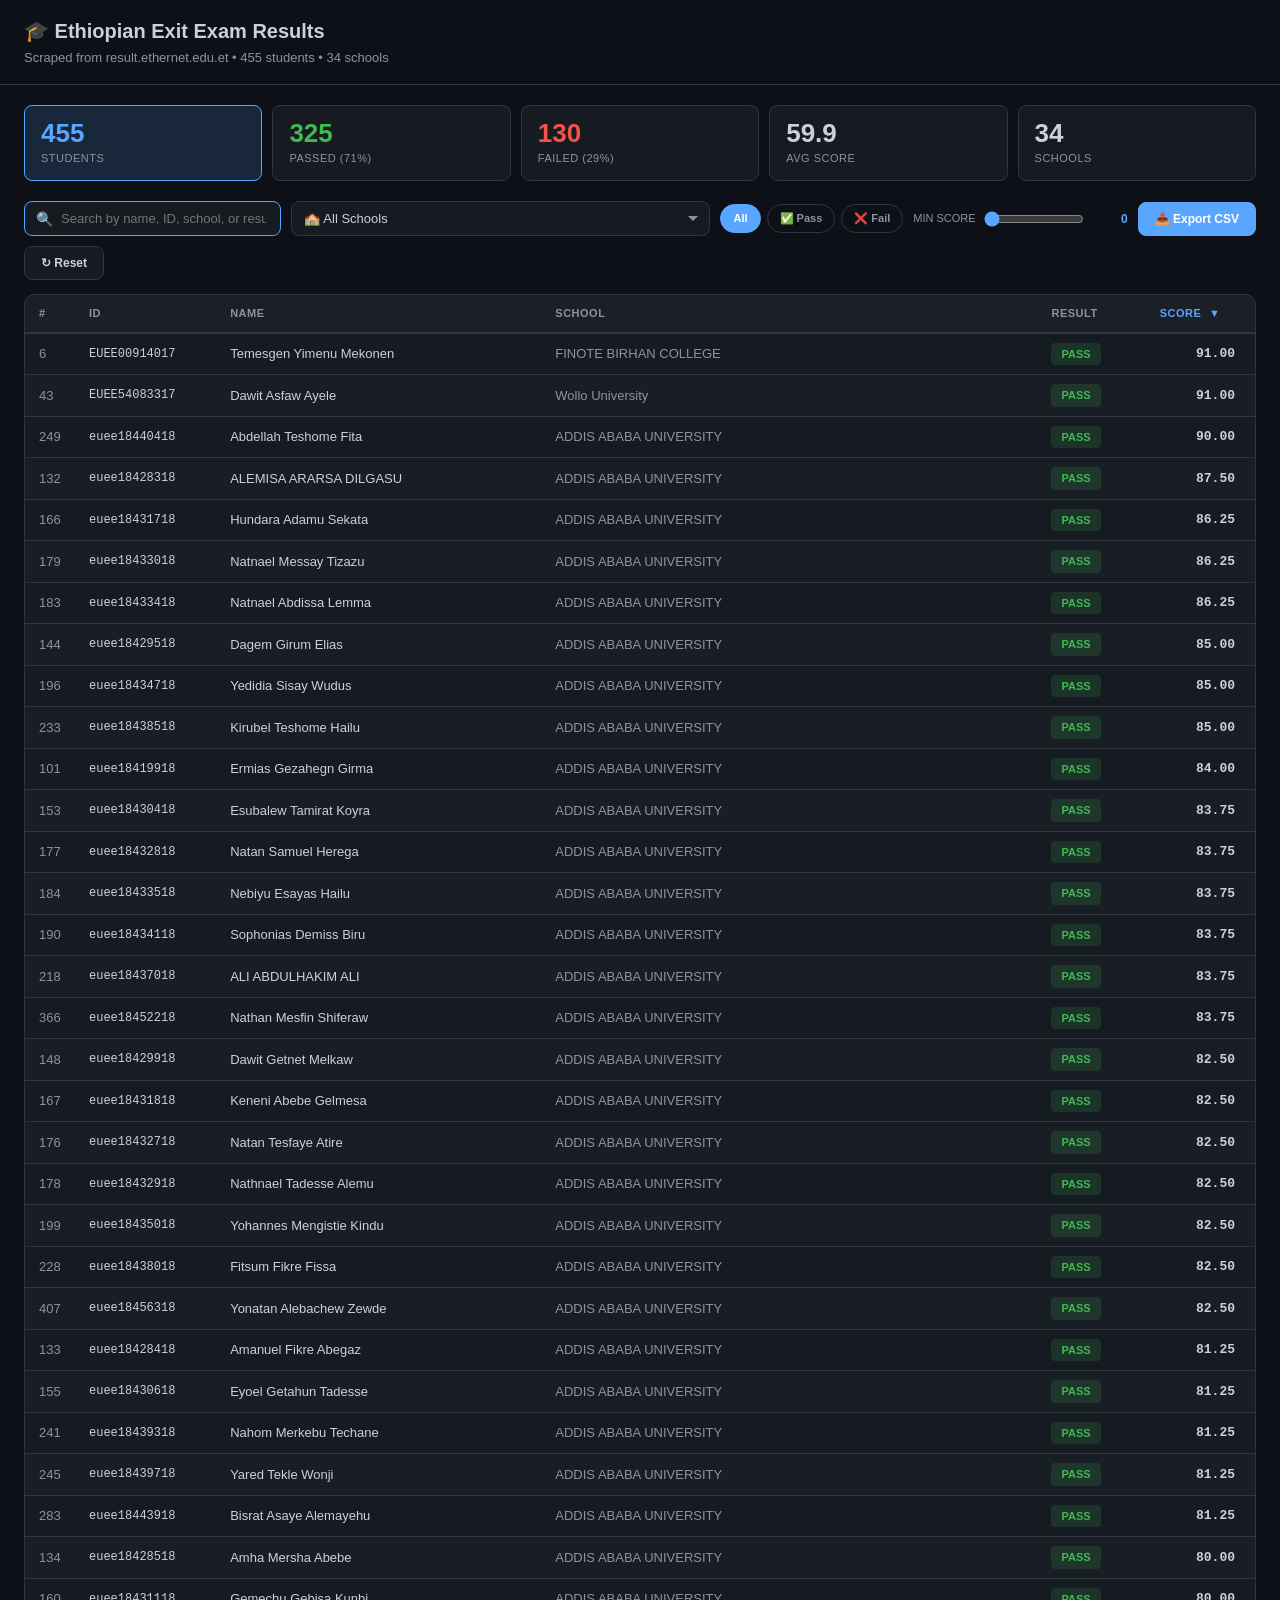
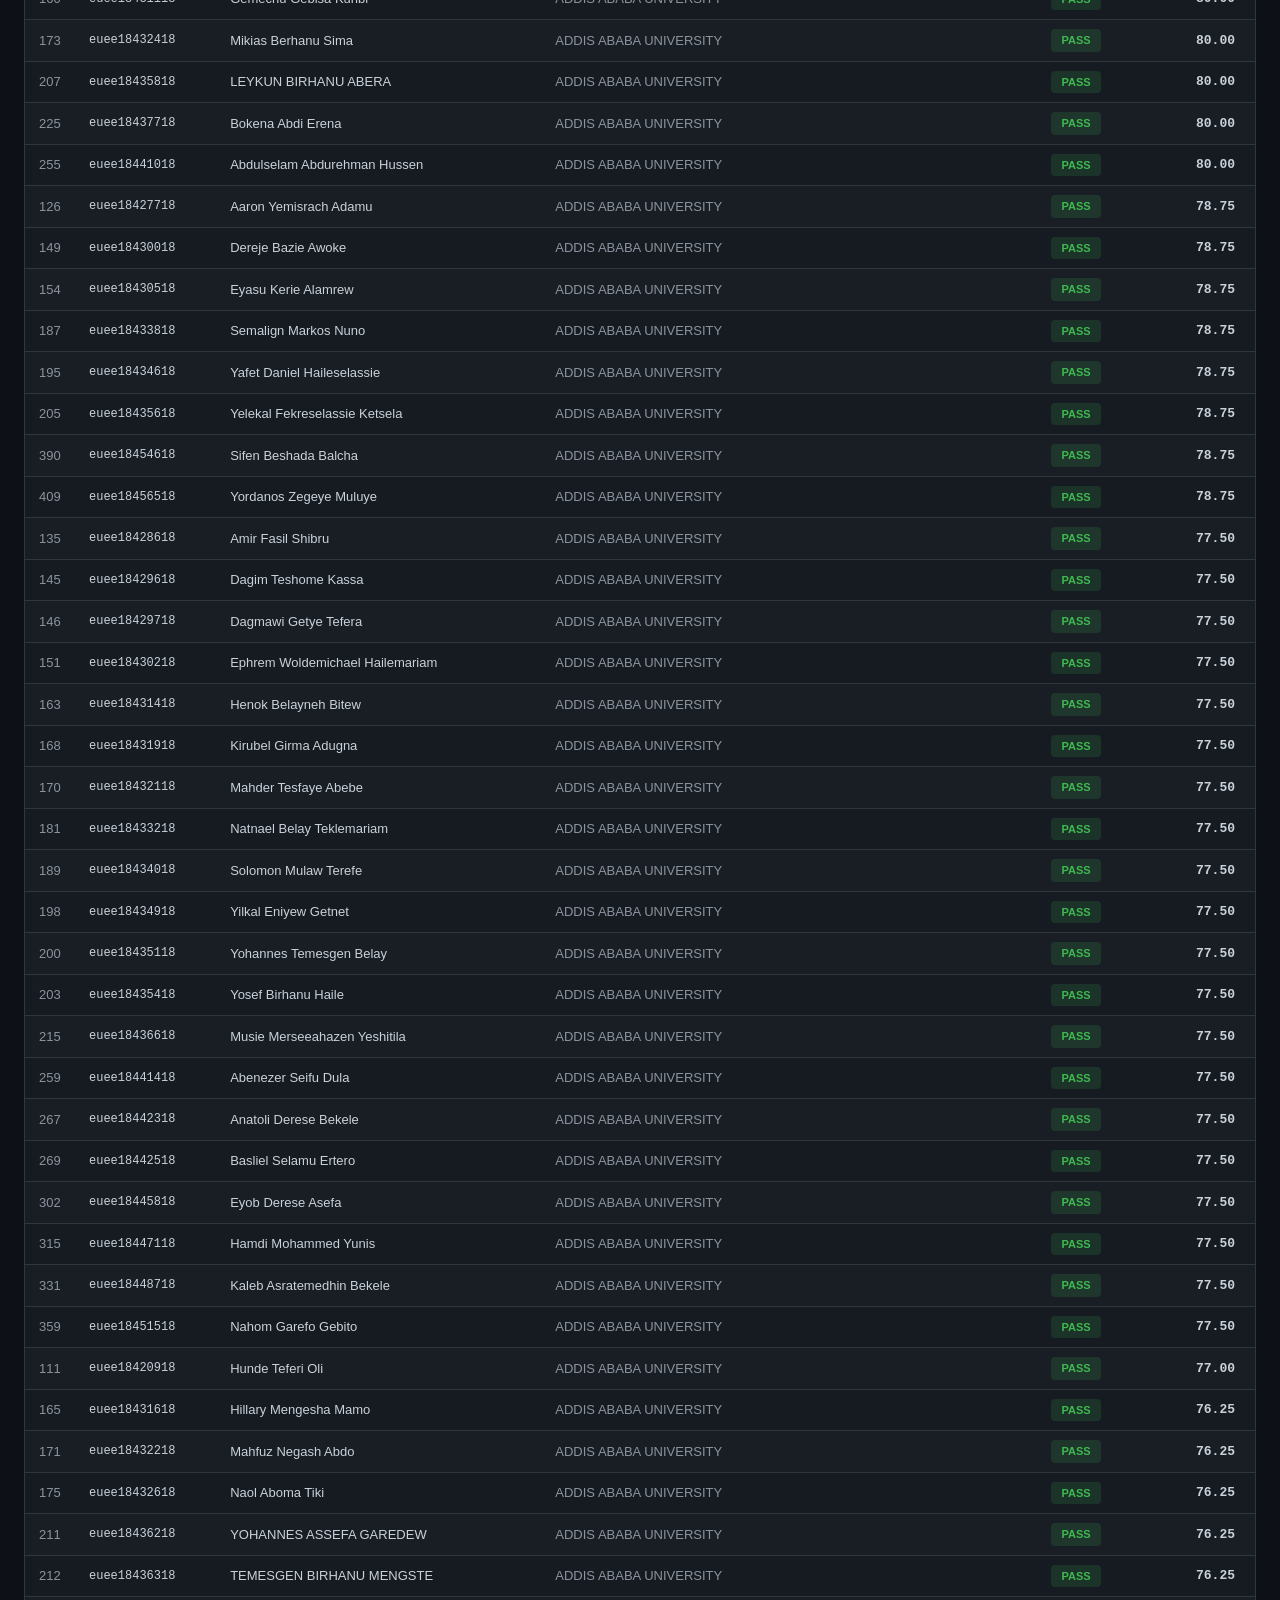
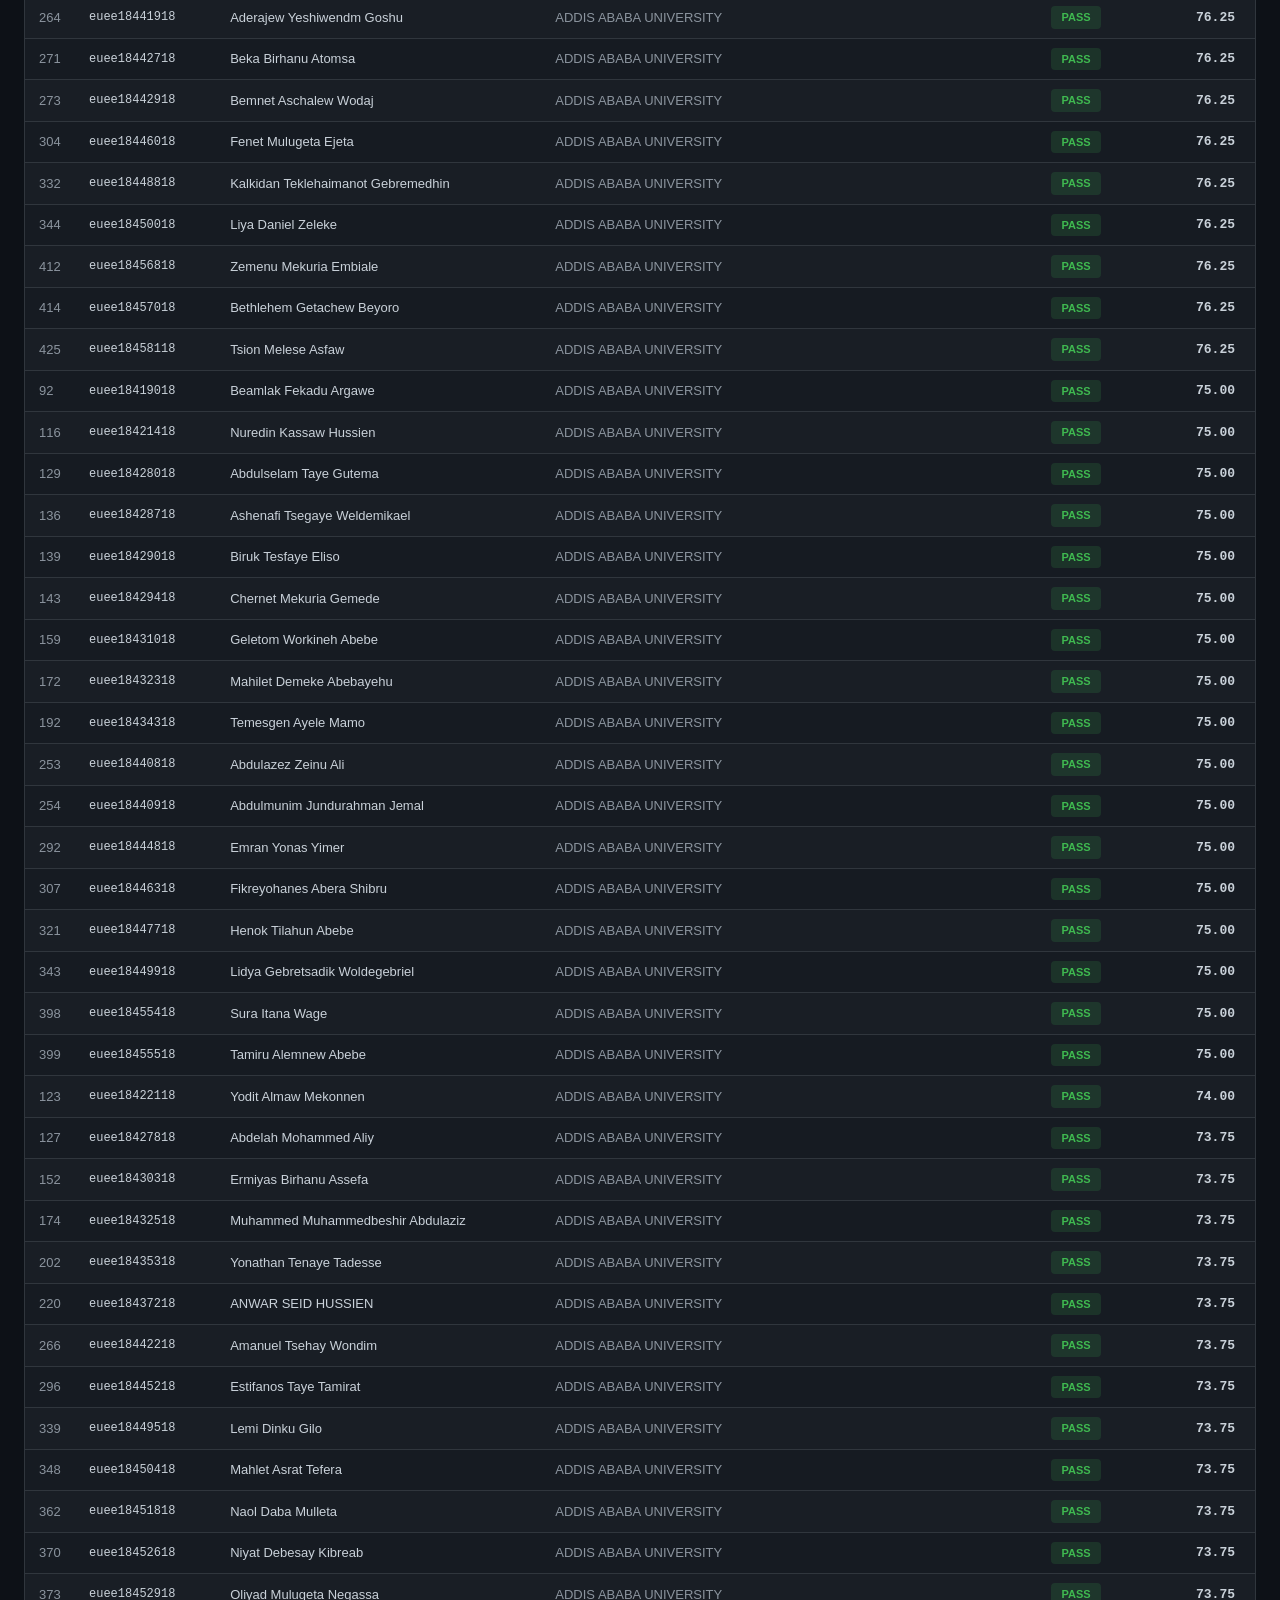
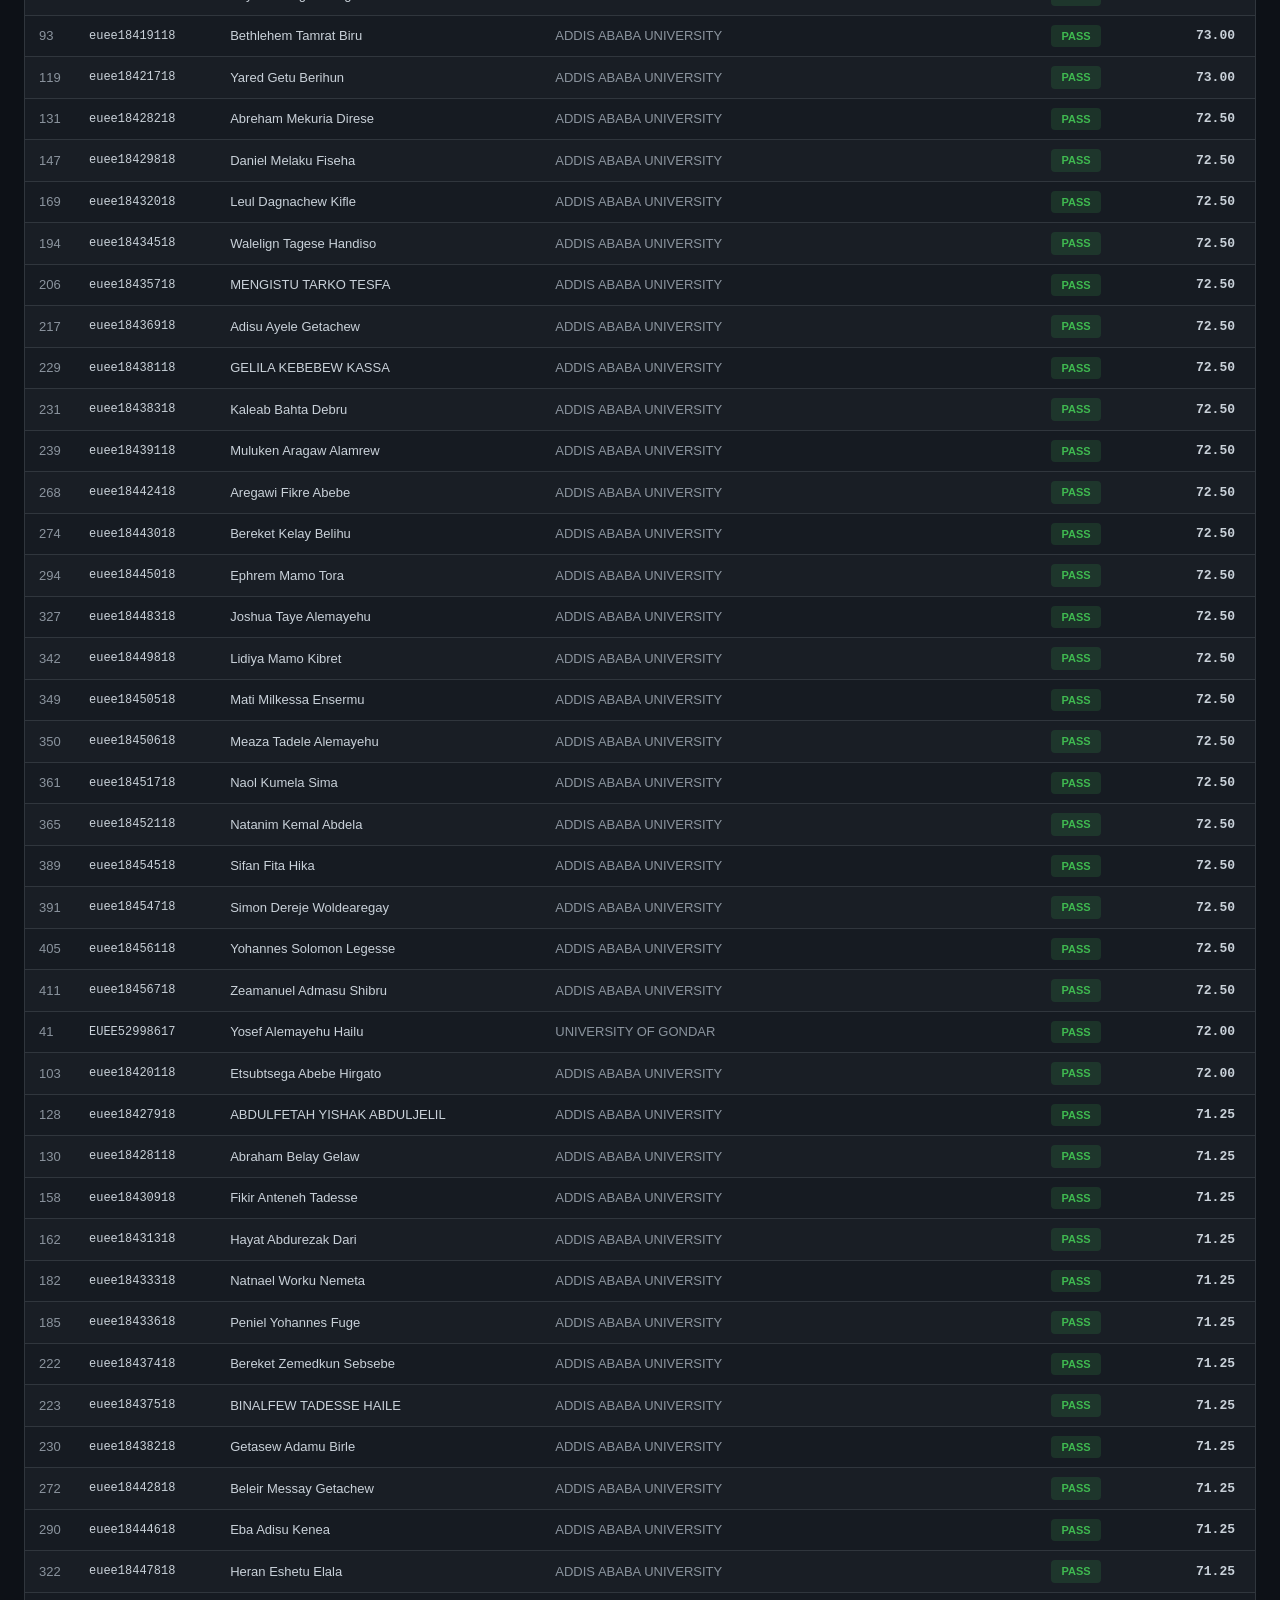
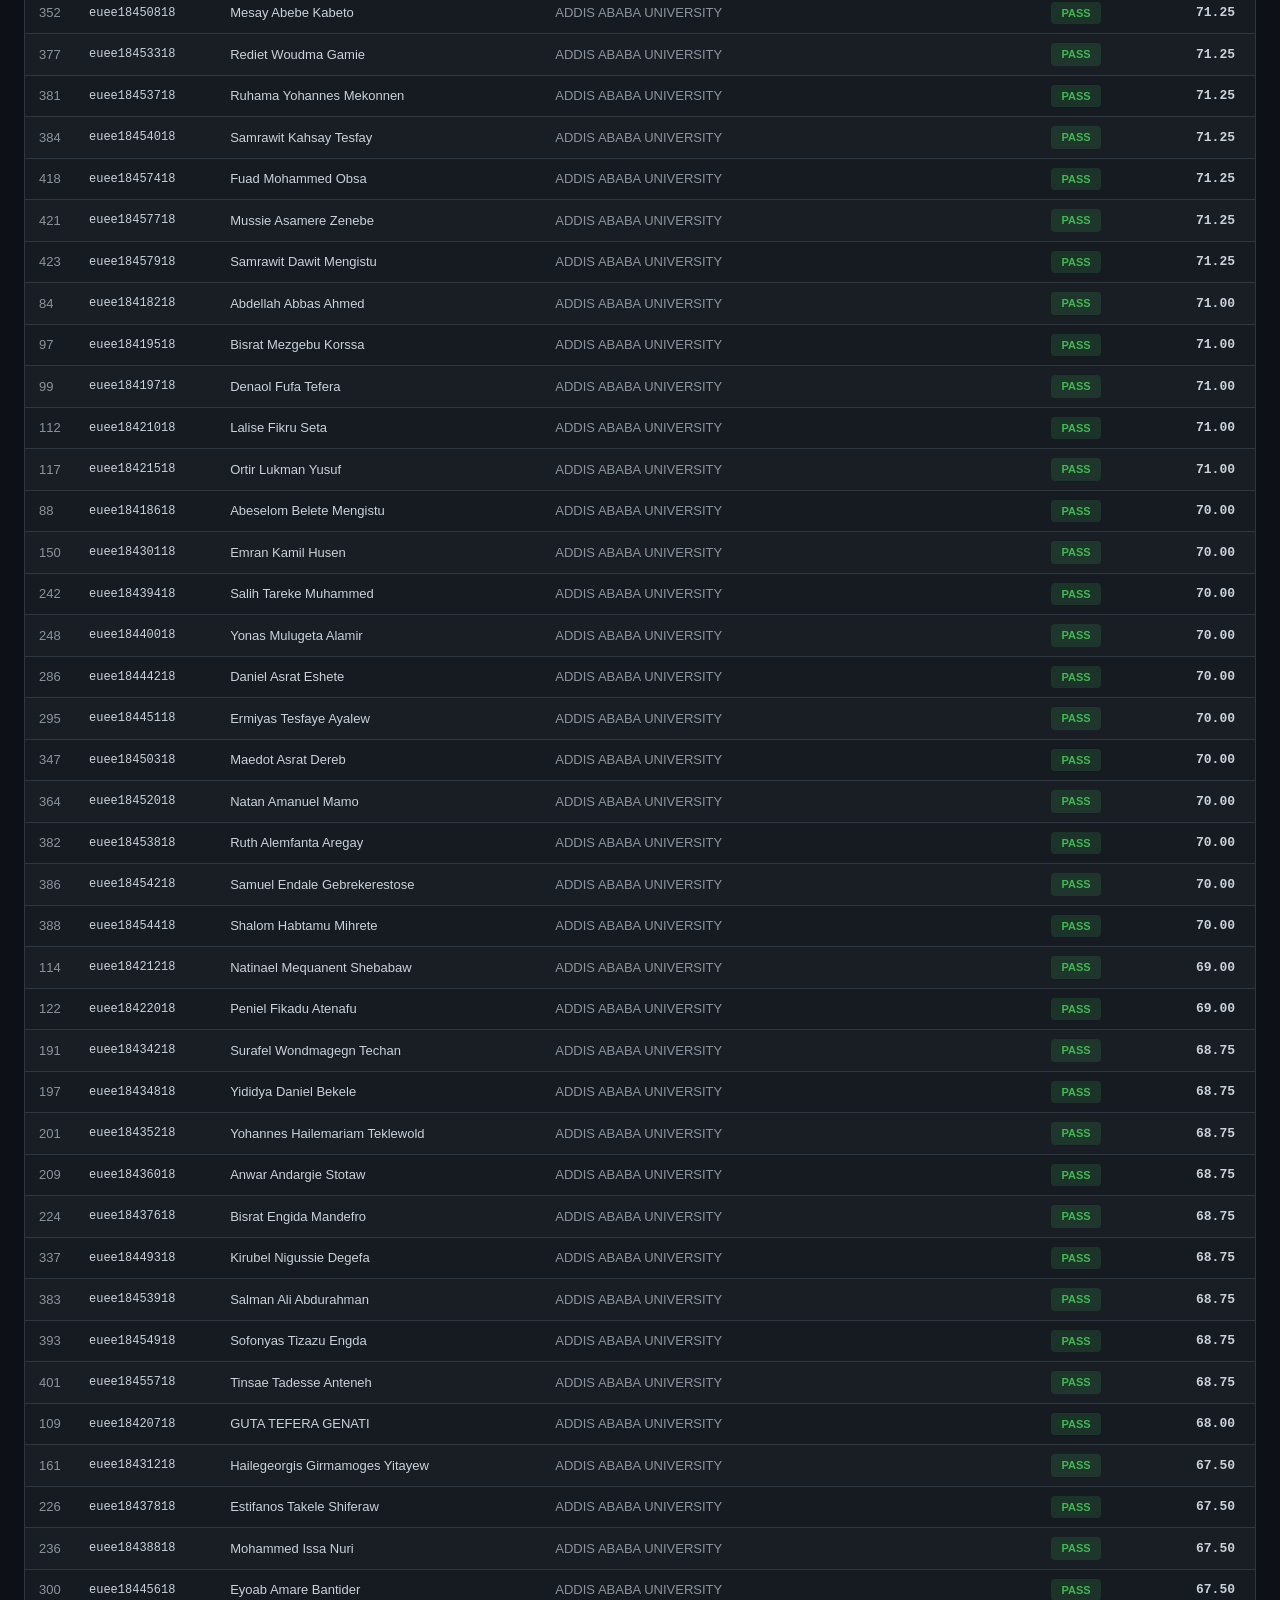
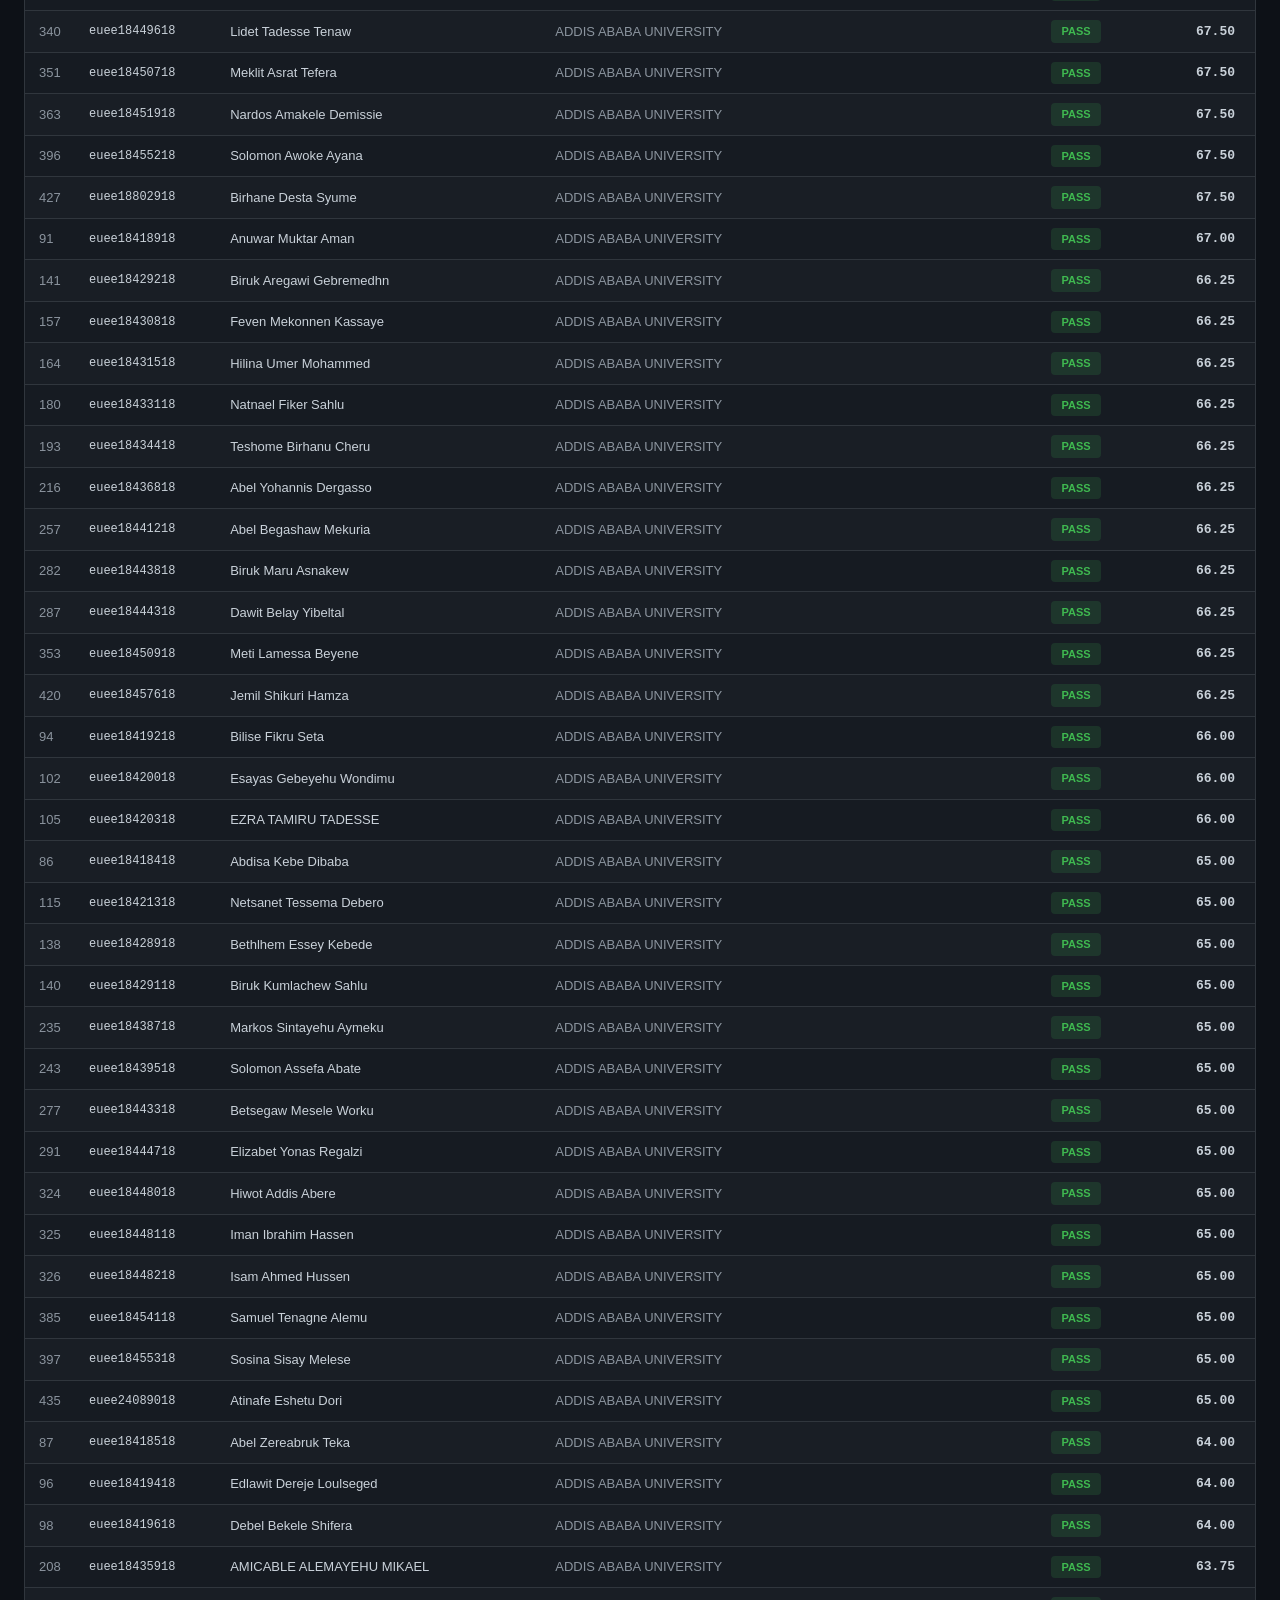
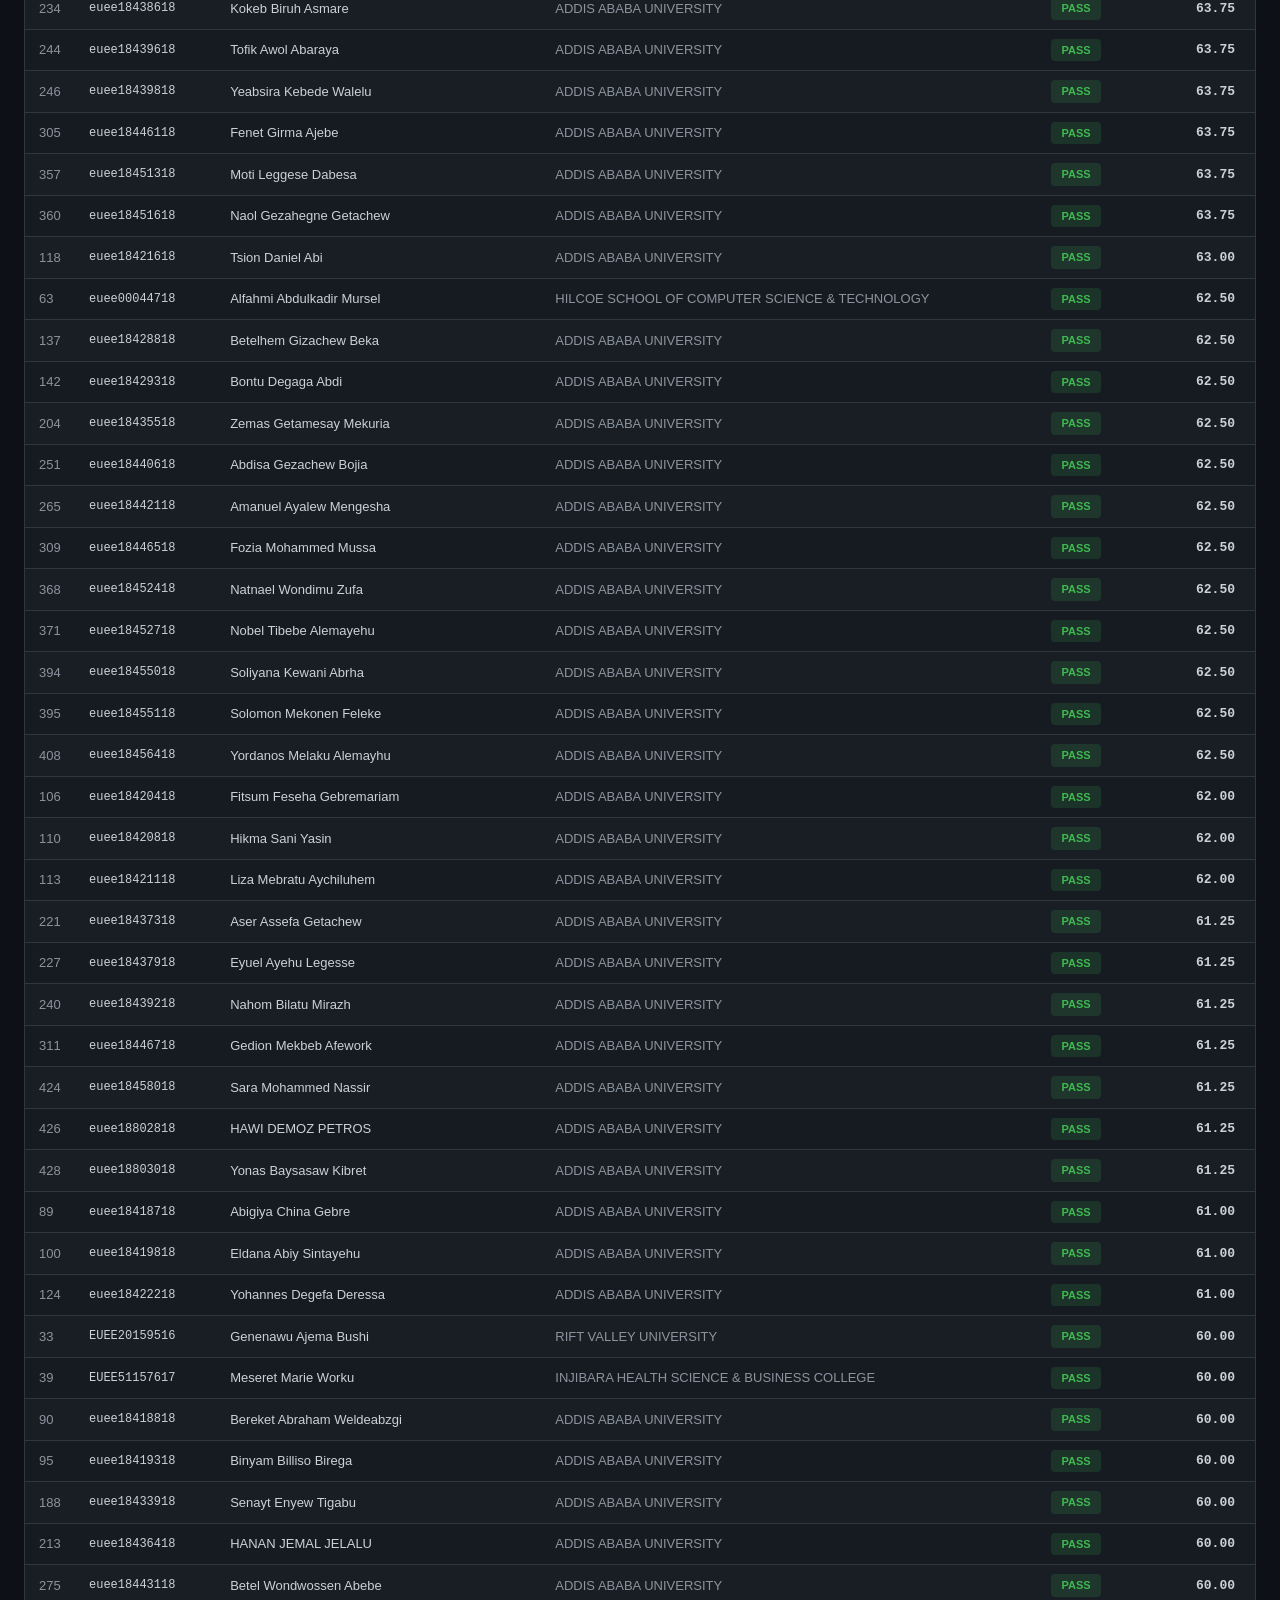
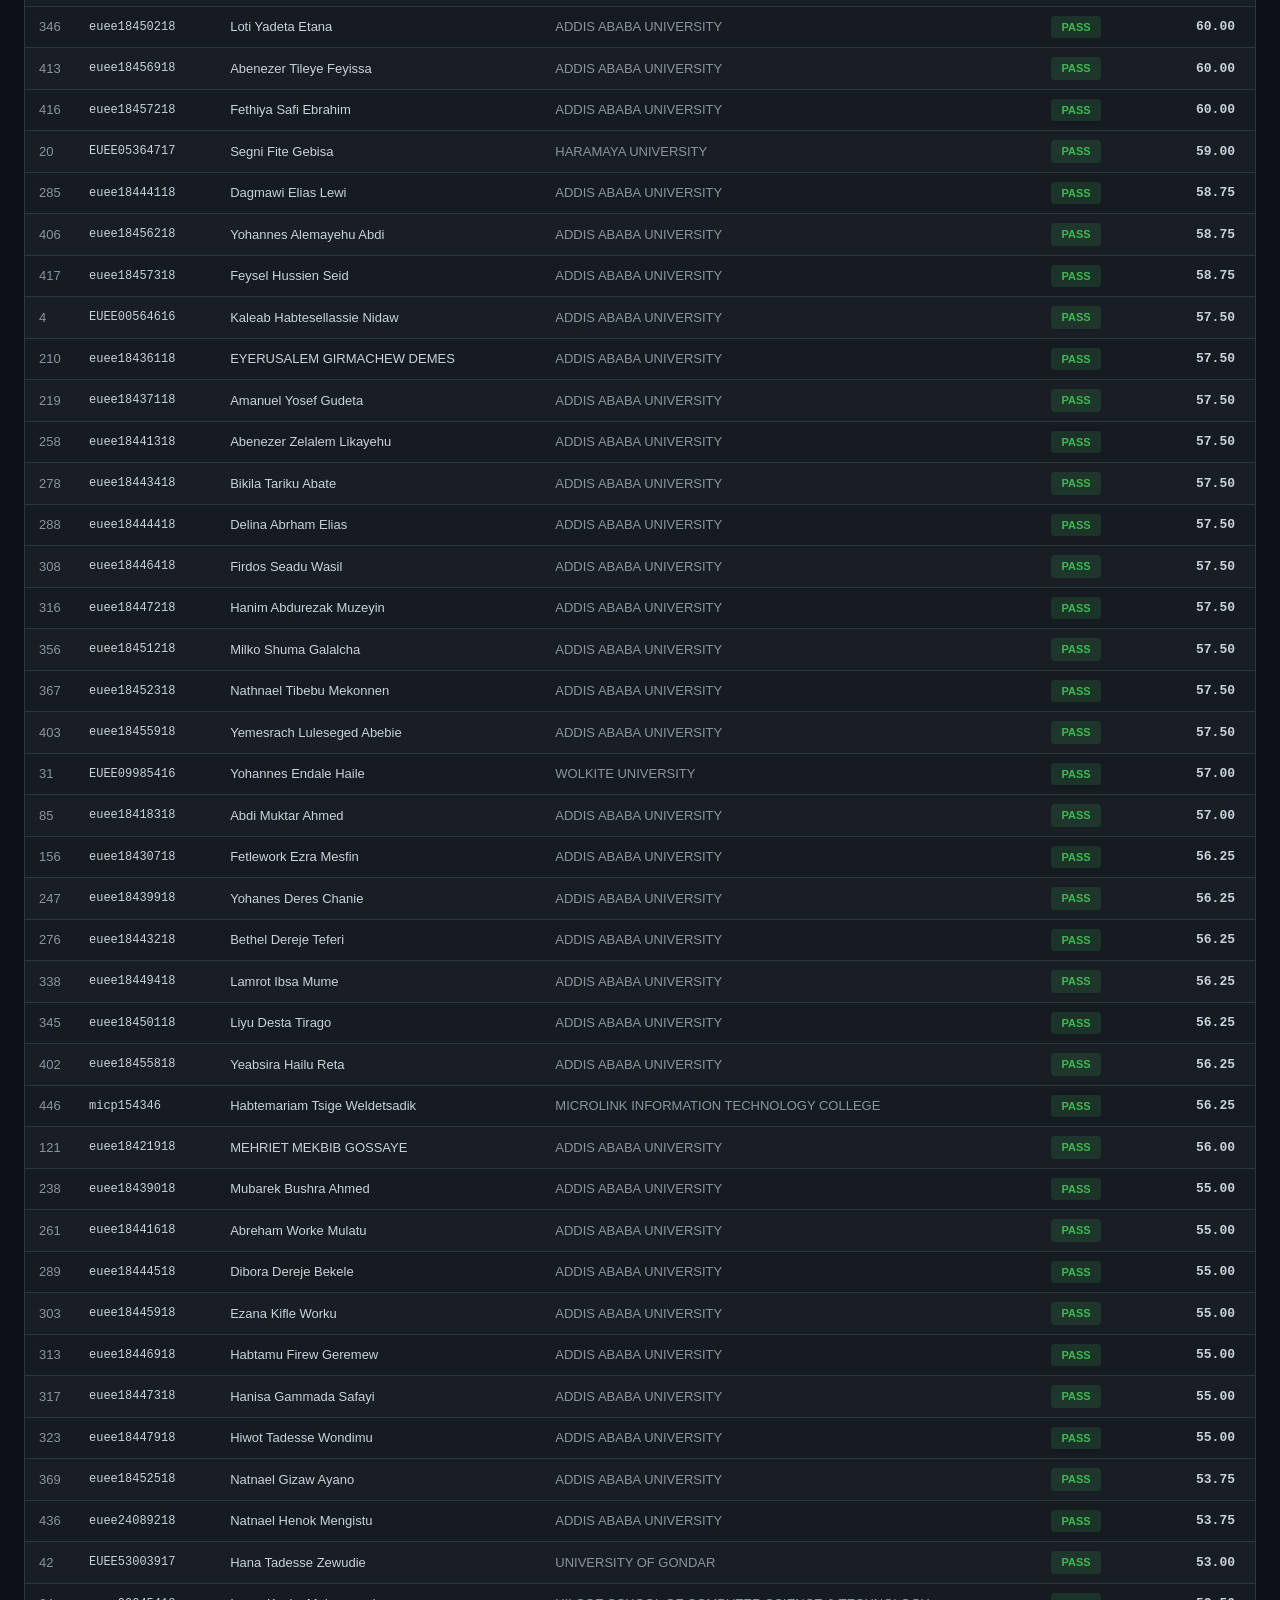
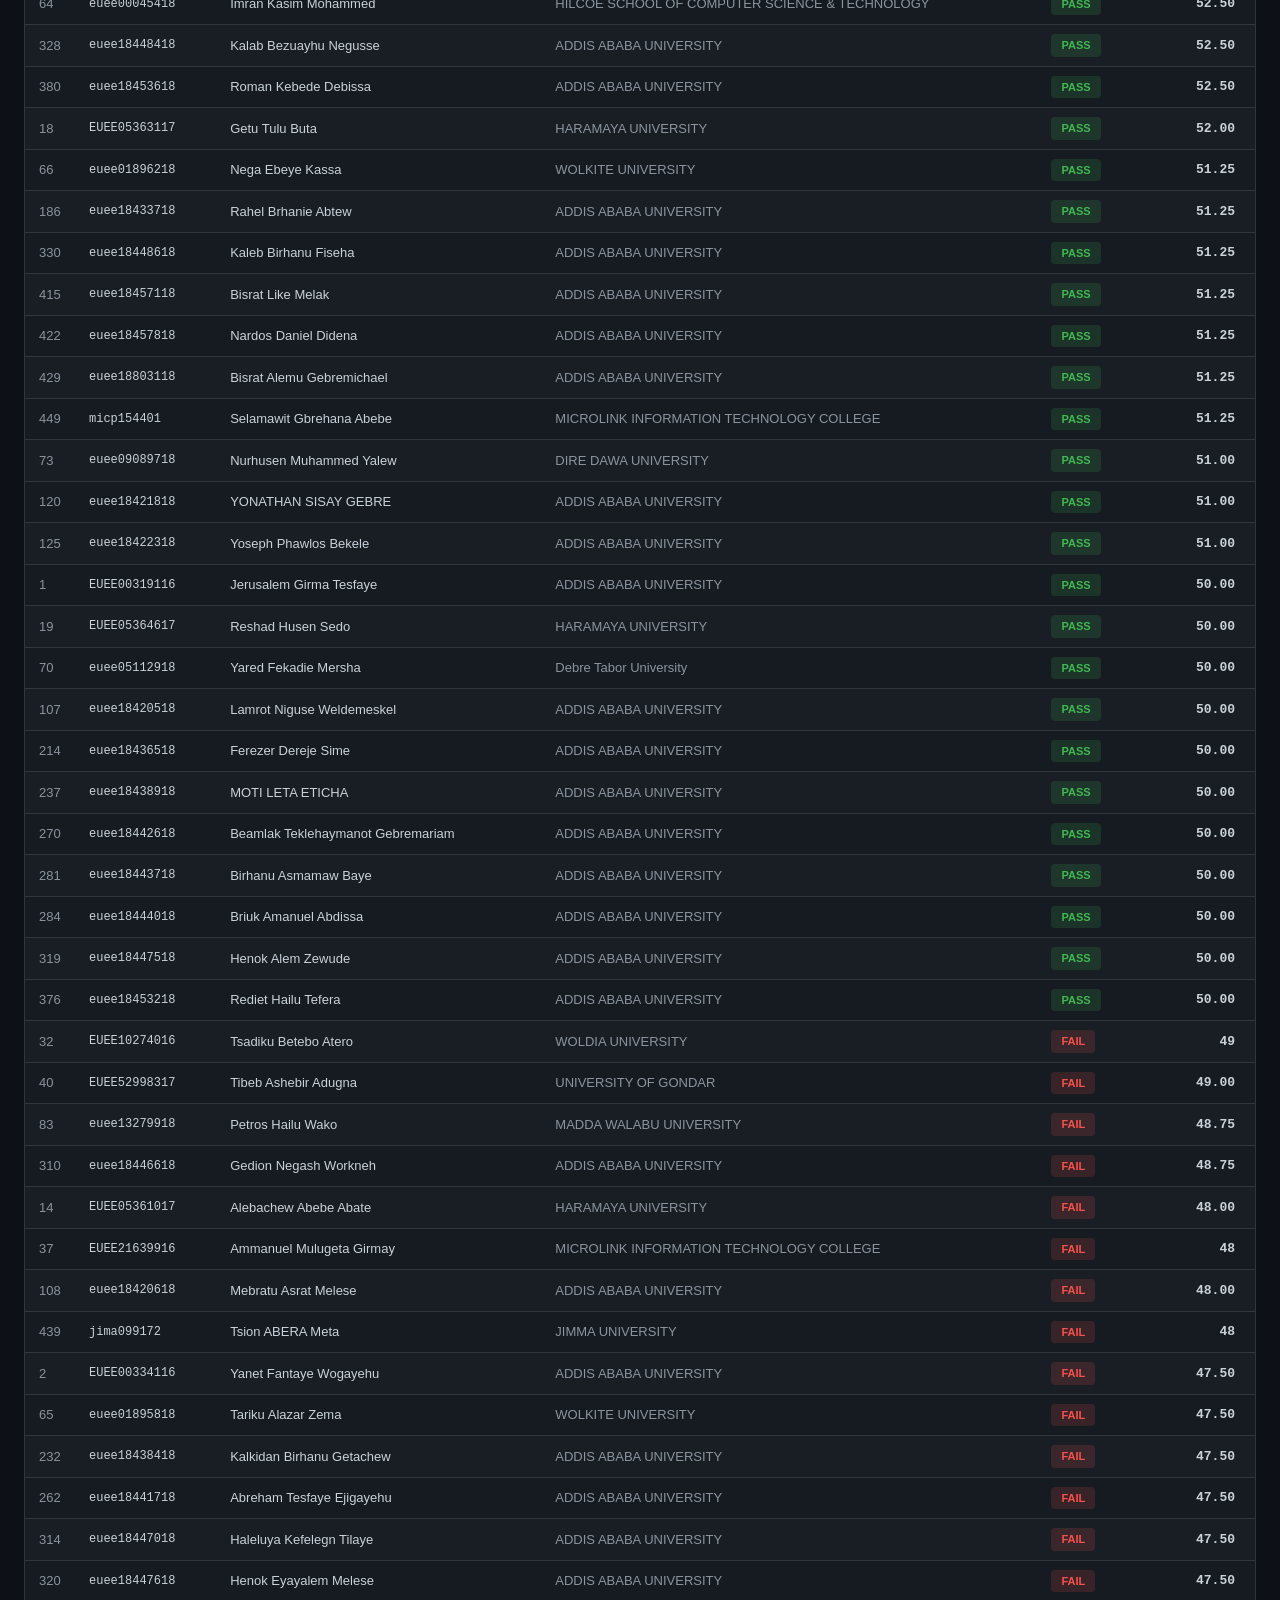
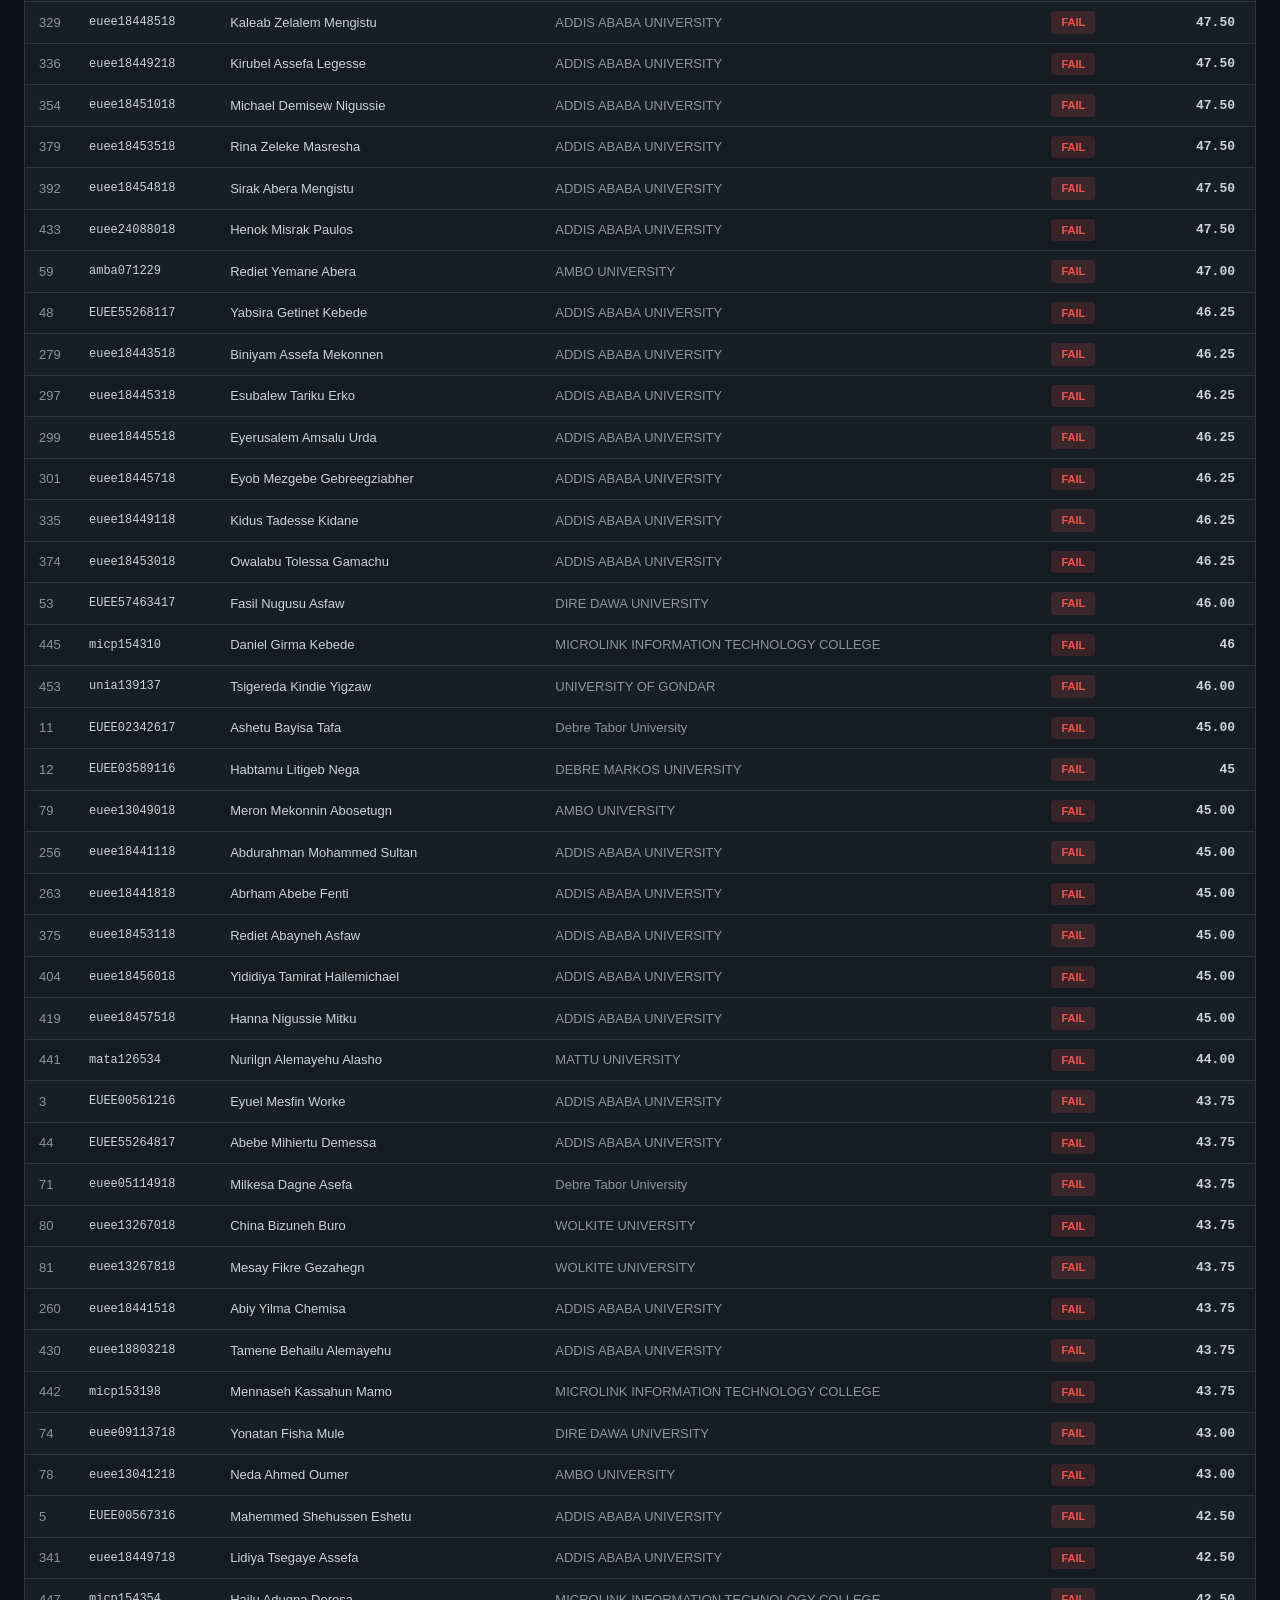
==== commit 67883f4a: "v2: interactive table with stats, filters, sort, CSV export" ====
--- a/exit-exam-results/index.html
+++ b/exit-exam-results/index.html
@@ -3,113 +3,372 @@
 <head>
 <meta charset="UTF-8">
 <meta name="viewport" content="width=device-width, initial-scale=1.0">
-<title>Exit Exam Results - 455 Students</title>
+<title>Ethiopian Exit Exam Results — 455 Students</title>
 <style>
-  :root { --bg: #0d1117; --card: #161b22; --border: #30363d; --text: #c9d1d9; --muted: #8b949e; --pass: #3fb950; --fail: #f85149; --accent: #58a6ff; }
-  * { margin: 0; padding: 0; box-sizing: border-box; }
-  body { background: var(--bg); color: var(--text); font-family: -apple-system, BlinkMacSystemFont, 'Segoe UI', sans-serif; padding: 20px; max-width: 1200px; margin: 0 auto; }
-  h1 { font-size: 24px; margin-bottom: 8px; }
-  .subtitle { color: var(--muted); margin-bottom: 20px; }
-  .stats { display: grid; grid-template-columns: repeat(auto-fit, minmax(150px, 1fr)); gap: 12px; margin-bottom: 24px; }
-  .stat-card { background: var(--card); border: 1px solid var(--border); border-radius: 8px; padding: 16px; text-align: center; }
-  .stat-card .value { font-size: 28px; font-weight: 700; }
-  .stat-card .label { font-size: 12px; color: var(--muted); margin-top: 4px; text-transform: uppercase; }
-  .pass .value { color: var(--pass); }
-  .fail .value { color: var(--fail); }
-  input[type=text] { width: 100%; padding: 10px 16px; background: var(--card); border: 1px solid var(--border); border-radius: 8px; color: var(--text); font-size: 14px; margin-bottom: 16px; }
-  input[type=text]::placeholder { color: var(--muted); }
-  table { width: 100%; border-collapse: collapse; }
-  th { text-align: left; padding: 10px 12px; border-bottom: 2px solid var(--border); color: var(--muted); font-size: 11px; text-transform: uppercase; cursor: pointer; user-select: none; }
-  th:hover { color: var(--text); }
-  td { padding: 8px 12px; border-bottom: 1px solid var(--border); font-size: 13px; }
-  tr:hover { background: rgba(255,255,255,0.03); }
-  .badge { display: inline-block; padding: 2px 8px; border-radius: 4px; font-size: 11px; font-weight: 600; }
-  .badge-pass { background: rgba(63,185,80,0.15); color: var(--pass); }
-  .badge-fail { background: rgba(248,81,73,0.15); color: var(--fail); }
-  .school-tag { color: var(--muted); font-size: 12px; }
-  .count { color: var(--muted); font-size: 12px; margin-left: 8px; }
-  .section-title { font-size: 16px; margin: 24px 0 12px; color: var(--accent); }
-  .school-list { display: grid; grid-template-columns: repeat(auto-fill, minmax(280px, 1fr)); gap: 6px; }
-  .school-row { display: flex; justify-content: space-between; padding: 6px 12px; background: var(--card); border-radius: 4px; font-size: 13px; }
+:root {
+  --bg: #0d1117; --card: #161b22; --border: #30363d; --text: #c9d1d9;
+  --muted: #8b949e; --pass: #3fb950; --fail: #f85149; --accent: #58a6ff;
+  --hover: rgba(88,166,255,0.08); --selected: rgba(88,166,255,0.15);
+}
+* { margin:0; padding:0; box-sizing:border-box; }
+body { background:var(--bg); color:var(--text); font:14px/1.5 -apple-system,BlinkMacSystemFont,'Segoe UI',sans-serif; min-height:100vh; }
+header { position:sticky; top:0; z-index:10; background:var(--bg); border-bottom:1px solid var(--border); padding:16px 24px; backdrop-filter:blur(12px); }
+header h1 { font-size:20px; display:flex; align-items:center; gap:10px; }
+header .sub { color:var(--muted); font-size:13px; margin-top:2px; }
+.container { max-width:1400px; margin:0 auto; padding:20px 24px; }
+
+/* Stats */
+.stats { display:grid; grid-template-columns:repeat(auto-fit,minmax(140px,1fr)); gap:10px; margin-bottom:20px; }
+.stat { background:var(--card); border:1px solid var(--border); border-radius:8px; padding:14px 16px; transition:all .2s; cursor:pointer; user-select:none; }
+.stat:hover { border-color:var(--accent); }
+.stat.active { border-color:var(--accent); background:var(--selected); }
+.stat .val { font-size:26px; font-weight:700; line-height:1; }
+.stat .lbl { font-size:11px; color:var(--muted); margin-top:4px; text-transform:uppercase; letter-spacing:.5px; }
+.stat.pass .val { color:var(--pass); }
+.stat.fail .val { color:var(--fail); }
+.stat.all .val { color:var(--accent); }
+
+/* Toolbar */
+.toolbar { display:flex; gap:10px; margin-bottom:14px; flex-wrap:wrap; align-items:center; }
+.search-box { flex:1; min-width:200px; position:relative; }
+.search-box input { width:100%; padding:9px 14px 9px 36px; background:var(--card); border:1px solid var(--border); border-radius:8px; color:var(--text); font-size:13px; outline:none; transition:border-color .2s; }
+.search-box input:focus { border-color:var(--accent); }
+.search-box .icon { position:absolute; left:12px; top:50%; transform:translateY(-50%); color:var(--muted); font-size:14px; }
+select { padding:9px 30px 9px 12px; background:var(--card); border:1px solid var(--border); border-radius:8px; color:var(--text); font-size:13px; cursor:pointer; outline:none; appearance:none; background-image:url("data:image/svg+xml,%3Csvg xmlns='http://www.w3.org/2000/svg' width='12' height='12' viewBox='0 0 12 12'%3E%3Cpath fill='%238b949e' d='M6 8L1 3h10z'/%3E%3C/svg%3E"); background-repeat:no-repeat; background-position:right 10px center; }
+select:focus { border-color:var(--accent); }
+.btn { padding:9px 16px; border-radius:8px; font-size:12px; font-weight:600; cursor:pointer; border:1px solid var(--border); background:var(--card); color:var(--text); transition:all .15s; white-space:nowrap; }
+.btn:hover { border-color:var(--accent); background:var(--hover); }
+.btn.primary { background:var(--accent); color:#fff; border-color:var(--accent); }
+.btn.primary:hover { opacity:.9; }
+.chips { display:flex; gap:6px; }
+.chip { padding:5px 12px; border-radius:20px; font-size:11px; font-weight:600; cursor:pointer; border:1px solid var(--border); background:transparent; color:var(--muted); transition:all .15s; user-select:none; }
+.chip:hover { border-color:var(--accent); color:var(--text); }
+.chip.active { background:var(--accent); color:#fff; border-color:var(--accent); }
+
+/* Score range */
+.range-group { display:flex; align-items:center; gap:8px; }
+.range-group label { font-size:11px; color:var(--muted); text-transform:uppercase; }
+.range-group input[type=range] { width:100px; accent-color:var(--accent); }
+.range-group .range-val { font-size:12px; color:var(--accent); min-width:36px; text-align:right; font-weight:600; }
+
+/* Table */
+.table-wrap { background:var(--card); border:1px solid var(--border); border-radius:10px; overflow:hidden; }
+table { width:100%; border-collapse:collapse; }
+th { text-align:left; padding:10px 14px; background:rgba(255,255,255,0.02); border-bottom:2px solid var(--border); color:var(--muted); font-size:11px; text-transform:uppercase; letter-spacing:.5px; cursor:pointer; user-select:none; white-space:nowrap; position:sticky; top:0; }
+th:hover { color:var(--text); }
+th .sort-arrow { margin-left:4px; opacity:0; transition:opacity .15s; }
+th:hover .sort-arrow, th.sorted .sort-arrow { opacity:1; }
+th.sorted { color:var(--accent); }
+td { padding:9px 14px; border-bottom:1px solid var(--border); font-size:13px; }
+tr { transition:background .1s; }
+tr:hover { background:var(--hover); }
+tr:nth-child(even) { background:rgba(255,255,255,0.01); }
+tr:nth-child(even):hover { background:var(--hover); }
+.badge { display:inline-block; padding:3px 10px; border-radius:4px; font-size:11px; font-weight:600; }
+.badge-pass { background:rgba(63,185,80,0.15); color:var(--pass); }
+.badge-fail { background:rgba(248,81,73,0.15); color:var(--fail); }
+.mono { font-family:'SF Mono',SFMono-Regular,Consolas,monospace; font-size:12px; }
+.muted { color:var(--muted); }
+.score-col { font-family:'SF Mono',SFMono-Regular,Consolas,monospace; text-align:right; padding-right:20px; font-weight:600; }
+
+/* Footer */
+footer { padding:20px 24px; text-align:center; color:var(--muted); font-size:12px; border-top:1px solid var(--border); margin-top:30px; }
+footer .count { color:var(--accent); font-weight:600; }
+
+/* Loading / empty */
+.empty { text-align:center; padding:40px; color:var(--muted); }
+.empty .big { font-size:48px; margin-bottom:10px; }
+
+/* Animations */
+@keyframes fadeIn { from { opacity:0; transform:translateY(4px); } to { opacity:1; transform:translateY(0); } }
+tr { animation:fadeIn .2s ease; }
+
+/* Responsive */
+@media (max-width:768px) {
+  .toolbar { flex-direction:column; }
+  .search-box { min-width:100%; }
+  .container { padding:12px; }
+  header { padding:12px 16px; }
+  th, td { padding:7px 10px; font-size:12px; }
+}
 </style>
 </head>
 <body>
-<h1>🎓 Ethiopian Exit Exam Results</h1>
-<p class="subtitle">455 students from 34 institutions • Scraped from result.ethernet.edu.et</p>
-
-<div class="stats" id="stats"></div>
-
-<input type="text" id="search" placeholder="🔍 Filter by name, school, ID, or result..." oninput="filterTable()">
-
-<table id="results">
-<thead><tr>
-  <th onclick="sortTable(0)">#</th>
-  <th onclick="sortTable(1)">Student ID</th>
-  <th onclick="sortTable(2)">Name</th>
-  <th onclick="sortTable(3)">School</th>
-  <th onclick="sortTable(4)">Result</th>
-  <th onclick="sortTable(5)">Score</th>
-</tr></thead>
-<tbody id="tbody"></tbody>
-</table>
+<header>
+  <h1>🎓 Ethiopian Exit Exam Results</h1>
+  <p class="sub">Scraped from result.ethernet.edu.et • 455 students • 34 schools</p>
+</header>
+
+<div class="container">
+  <div class="stats" id="stats"></div>
+
+  <div class="toolbar">
+    <div class="search-box">
+      <span class="icon">🔍</span>
+      <input type="text" id="search" placeholder="Search by name, ID, school, or result..." oninput="onSearch()" autofocus>
+    </div>
+    <select id="schoolFilter" onchange="onSearch()">
+      <option value="">🏫 All Schools</option>
+    </select>
+    <div class="chips" id="resultChips">
+      <span class="chip active" data-filter="all" onclick="setFilter('all')">All</span>
+      <span class="chip" data-filter="pass" onclick="setFilter('pass')">✅ Pass</span>
+      <span class="chip" data-filter="fail" onclick="setFilter('fail')">❌ Fail</span>
+    </div>
+    <div class="range-group">
+      <label>Min Score</label>
+      <input type="range" id="minScore" min="0" max="100" value="0" step="1" oninput="onScoreChange()">
+      <span class="range-val" id="minScoreVal">0</span>
+    </div>
+    <button class="btn primary" onclick="exportCSV()">📥 Export CSV</button>
+    <button class="btn" onclick="resetAll()">↻ Reset</button>
+  </div>
+
+  <div class="table-wrap">
+    <table>
+      <thead>
+        <tr>
+          <th style="width:50px" onclick="sortBy('idx')" id="th-idx"># <span class="sort-arrow">↕</span></th>
+          <th onclick="sortBy('username')" id="th-username">ID <span class="sort-arrow">↕</span></th>
+          <th onclick="sortBy('name')" id="th-name">Name <span class="sort-arrow">↕</span></th>
+          <th onclick="sortBy('school')" id="th-school">School <span class="sort-arrow">↕</span></th>
+          <th onclick="sortBy('result')" id="th-result">Result <span class="sort-arrow">↕</span></th>
+          <th onclick="sortBy('score')" id="th-score" class="sorted" data-dir="desc">Score <span class="sort-arrow">▼</span></th>
+        </tr>
+      </thead>
+      <tbody id="tbody"></tbody>
+    </table>
+  </div>
+
+  <footer>
+    Showing <span class="count" id="showingCount">455</span> of 455 students
+  </footer>
+</div>
 
 <script>
-const DATA = [{"username": "EUEE00319116", "name": "Jerusalem Girma Tesfaye", "school": "ADDIS ABABA UNIVERSITY", "result": "Pass (2018 End Year - Score: 50.00)"}, {"username": "EUEE00334116", "name": "Yanet Fantaye Wogayehu", "school": "ADDIS ABABA UNIVERSITY", "result": "Fail (2018 End Year - Score: 47.50)"}, {"username": "EUEE00561216", "name": "Eyuel Mesfin Worke", "school": "ADDIS ABABA UNIVERSITY", "result": "Fail (2018 End Year - Score: 43.75)"}, {"username": "EUEE00564616", "name": "Kaleab Habtesellassie Nidaw", "school": "ADDIS ABABA UNIVERSITY", "result": "Pass (2018 End Year - Score: 57.50)"}, {"username": "EUEE00567316", "name": "Mahemmed Shehussen Eshetu", "school": "ADDIS ABABA UNIVERSITY", "result": "Fail (2018 End Year - Score: 42.50)"}, {"username": "EUEE00914017", "name": "Temesgen Yimenu Mekonen", "school": "FINOTE BIRHAN COLLEGE", "result": "Pass (2018 End Year - Score: 91.00)"}, {"username": "EUEE01046816", "name": "Rediet Mekonnen Tolosa", "school": "AMBO UNIVERSITY", "result": "Fail (2018 End Year - Score: 33.75)"}, {"username": "EUEE01360016", "name": "Jonsa Eticha Gemeda", "school": "Arbaminch University", "result": "Fail (2018 End Year - Score: 36.25)"}, {"username": "EUEE01518616", "name": "Yohanes Taye Ngussie", "school": "Arbaminch University", "result": "Fail (2018 End Year - Score: 11.00)"}, {"username": "EUEE02342117", "name": "Alemayehu Tasew Bali", "school": "Debre Tabor University", "result": "Fail (2018 End Year - Score: 36.00)"}, {"username": "EUEE02342617", "name": "Ashetu Bayisa Tafa", "school": "Debre Tabor University", "result": "Fail (2018 End Year - Score: 45.00)"}, {"username": "EUEE03589116", "name": "Habtamu Litigeb Nega", "school": "DEBRE MARKOS UNIVERSITY", "result": "Fail (2016 End Year - Score: 45)"}, {"username": "EUEE04252616", "name": "Gojjam Tibebu Mengist", "school": "DIRE DAWA UNIVERSITY", "result": "Fail (2018 End Year - Score: 38.00)"}, {"username": "EUEE05361017", "name": "Alebachew Abebe Abate", "school": "HARAMAYA UNIVERSITY", "result": "Fail (2018 End Year - Score: 48.00)"}, {"username": "EUEE05362017", "name": "Deme Tolesa Baje", "school": "HARAMAYA UNIVERSITY", "result": "Fail (2018 End Year - Score: 37.00)"}, {"username": "EUEE05362217", "name": "Dereje Addisu Mohabba", "school": "HARAMAYA UNIVERSITY", "result": "Fail (2017 Mid Year - Score: N/A)"}, {"username": "EUEE05362617", "name": "Emebet Kasaye Kebede", "school": "HARAMAYA UNIVERSITY", "result": "Fail (2018 End Year - Score: 41.00)"}, {"username": "EUEE05363117", "name": "Getu Tulu Buta", "school": "HARAMAYA UNIVERSITY", "result": "Pass (2018 End Year - Score: 52.00)"}, {"username": "EUEE05364617", "name": "Reshad Husen Sedo", "school": "HARAMAYA UNIVERSITY", "result": "Pass (2018 End Year - Score: 50.00)"}, {"username": "EUEE05364717", "name": "Segni Fite Gebisa", "school": "HARAMAYA UNIVERSITY", "result": "Pass (2018 End Year - Score: 59.00)"}, {"username": "EUEE06296616", "name": "Mulat Shibabaw Mekcha", "school": "JIGJIGA UNIVERSITY", "result": "Fail (2018 End Year - Score: 35.00)"}, {"username": "EUEE07032917", "name": "Nahom Tilahun Gebeyehu", "school": "DIRE DAWA UNIVERSITY", "result": "Fail (2018 End Year - Score: 35.00)"}, {"username": "EUEE07471116", "name": "Dagem Getu Molla", "school": "MEKELLE UNIVERSITY", "result": "Fail (2018 Mid Year - Score: NG)"}, {"username": "EUEE07703217", "name": "Tena Linger Gashu", "school": "HIBRE BIHER COLLEGE", "result": "Fail (2017 Mid Year - Score: 30)"}, {"username": "EUEE08240717", "name": "Daba Duguma Bejena", "school": "AMBO UNIVERSITY", "result": "Fail (2018 End Year - Score: 40.00)"}, {"username": "EUEE08240917", "name": "Mesfin Dagne Kelea", "school": "AMBO UNIVERSITY", "result": "Fail (2018 End Year - Score: 30.00)"}, {"username": "EUEE08248017", "name": "Debelo Abebe Dorsis", "school": "AMBO UNIVERSITY", "result": "Fail (2018 End Year - Score: 39.00)"}, {"username": "EUEE08252117", "name": "Kuma Desisa Dabela", "school": "AMBO UNIVERSITY", "result": "Fail (2018 End Year - Score: 31.00)"}, {"username": "EUEE08254617", "name": "Muluneh Milkessa Kurushe", "school": "AMBO UNIVERSITY", "result": "Fail (2018 End Year - Score: 28.00)"}, {"username": "EUEE09981816", "name": "Eleni Ambachew Hadis", "school": "WOLKITE UNIVERSITY", "result": "Fail (2018 End Year - Score: 33.00)"}, {"username": "EUEE09985416", "name": "Yohannes Endale Haile", "school": "WOLKITE UNIVERSITY", "result": "Pass (2018 End Year - Score: 57.00)"}, {"username": "EUEE10274016", "name": "Tsadiku Betebo Atero", "school": "WOLDIA UNIVERSITY", "result": "Fail (2018 Mid Year - Score: 49)"}, {"username": "EUEE20159516", "name": "Genenawu Ajema Bushi", "school": "RIFT VALLEY UNIVERSITY", "result": "Pass (2018 End Year - Score: 60.00)"}, {"username": "EUEE20164416", "name": "Tamirat Mekonnen Wanibera", "school": "RIFT VALLEY UNIVERSITY", "result": "Fail (2018 End Year - Score: 37.50)"}, {"username": "EUEE20164716", "name": "Werkeneh Admassu Gizachew", "school": "RIFT VALLEY UNIVERSITY", "result": "Fail (2018 End Year - Score: 32.50)"}, {"username": "EUEE20521816", "name": "Melkame Tsagaye Belihu", "school": "RIFT VALLEY UNIVERSITY", "result": "Fail (2018 End Year - Score: 42.00)"}, {"username": "EUEE21639916", "name": "Ammanuel Mulugeta Girmay", "school": "MICROLINK INFORMATION TECHNOLOGY COLLEGE", "result": "Fail (2016 End Year - Score: 48)"}, {"username": "EUEE21643016", "name": "Bizuayehu Bancha Bergena", "school": "MICROLINK INFORMATION TECHNOLOGY COLLEGE", "result": "Fail (2016 End Year - Score: 39)"}, {"username": "EUEE51157617", "name": "Meseret Marie Worku", "school": "INJIBARA HEALTH SCIENCE & BUSINESS COLLEGE", "result": "Pass (2018 End Year - Score: 60.00)"}, {"username": "EUEE52998317", "name": "Tibeb Ashebir Adugna", "school": "UNIVERSITY OF GONDAR", "result": "Fail (2018 End Year - Score: 49.00)"}, {"username": "EUEE52998617", "name": "Yosef Alemayehu Hailu", "school": "UNIVERSITY OF GONDAR", "result": "Pass (2018 End Year - Score: 72.00)"}, {"username": "EUEE53003917", "name": "Hana Tadesse Zewudie", "school": "UNIVERSITY OF GONDAR", "result": "Pass (2018 End Year - Score: 53.00)"}, {"username": "EUEE54083317", "name": "Dawit Asfaw Ayele", "school": "Wollo University", "result": "Pass (2018 End Year - Score: 91.00)"}, {"username": "EUEE55264817", "name": "Abebe Mihiertu Demessa", "school": "ADDIS ABABA UNIVERSITY", "result": "Fail (2018 End Year - Score: 43.75)"}, {"username": "EUEE55265617", "name": "Berhan Negusse Addis", "school": "ADDIS ABABA UNIVERSITY", "result": "Fail (2018 End Year - Score: 30.00)"}, {"username": "EUEE55265817", "name": "Emebet Sisay Dessie", "school": "ADDIS ABABA UNIVERSITY", "result": "Fail (2018 End Year - Score: 30.00)"}, {"username": "EUEE55266117", "name": "Geremew Derese Tefera", "school": "ADDIS ABABA UNIVERSITY", "result": "Fail (2018 End Year - Score: 28.75)"}, {"username": "EUEE55268117", "name": "Yabsira Getinet Kebede", "school": "ADDIS ABABA UNIVERSITY", "result": "Fail (2018 End Year - Score: 46.25)"}, {"username": "EUEE55268617", "name": "Yonatan Megersa Haile", "school": "ADDIS ABABA UNIVERSITY", "result": "Fail (2018 End Year - Score: 33.75)"}, {"username": "EUEE56024917", "name": "Mengistu Belayneh Akalu", "school": "Wollega University", "result": "Fail (2018 End Year - Score: 31.25)"}, {"username": "EUEE56058717", "name": "Sifan Tamene Feyisa", "school": "Wollega University", "result": "Fail (2018 End Year - Score: 36.25)"}, {"username": "EUEE57462617", "name": "Berutawit Belayneh Tucho", "school": "DIRE DAWA UNIVERSITY", "result": "Fail (2018 End Year - Score: 32.00)"}, {"username": "EUEE57463417", "name": "Fasil Nugusu Asfaw", "school": "DIRE DAWA UNIVERSITY", "result": "Fail (2018 End Year - Score: 46.00)"}, {"username": "EUEE57465717", "name": "Tirualem Getahun Necho", "school": "DIRE DAWA UNIVERSITY", "result": "Fail (2018 End Year - Score: 40.00)"}, {"username": "EUEE58041117", "name": "Degesew Abera Alemayehu", "school": "Wachamo University", "result": "Fail (2018 Mid Year - Score: 28)"}, {"username": "EUEE59930817", "name": "Gemechu Chemeda Gudeta", "school": "MATTU UNIVERSITY", "result": "Fail (2018 End Year - Score: 40.00)"}, {"username": "addp0276316", "name": "Fekadu Birhanu Turra", "school": "ADDIS COLLEGE", "result": "Fail (2018 End Year - Score: 34.00)"}, {"username": "alkp049166", "name": "Temesgen Amsalu MESFIN", "school": "ALKAN HSBT COLLEGE", "result": "Fail (2018 End Year - Score: 26.00)"}, {"username": "amba071229", "name": "Rediet Yemane Abera", "school": "AMBO UNIVERSITY", "result": "Fail (2018 End Year - Score: 47.00)"}, {"username": "arba062317", "name": "Fentaye Benti Beyene", "school": "Arbaminch University", "result": "Fail (2018 End Year - Score: 36.25)"}, {"username": "bula118010", "name": "Eleni Efa Gemechu", "school": "Bule Hora University", "result": "Fail (2018 End Year - Score: 32.50)"}, {"username": "deba116237", "name": "Tantigegn Gedefaw Aycheh", "school": "DEBRE MARKOS UNIVERSITY", "result": "Fail (2018 End Year - Score: 31.25)"}, {"username": "euee00044718", "name": "Alfahmi Abdulkadir Mursel", "school": "HILCOE SCHOOL OF COMPUTER SCIENCE & TECHNOLOGY", "result": "Pass (2018 End Year - Score: 62.50)"}, {"username": "euee00045418", "name": "Imran Kasim Mohammed", "school": "HILCOE SCHOOL OF COMPUTER SCIENCE & TECHNOLOGY", "result": "Pass (2018 End Year - Score: 52.50)"}, {"username": "euee01895818", "name": "Tariku Alazar Zema", "school": "WOLKITE UNIVERSITY", "result": "Fail (2018 End Year - Score: 47.50)"}, {"username": "euee01896218", "name": "Nega Ebeye Kassa", "school": "WOLKITE UNIVERSITY", "result": "Pass (2018 End Year - Score: 51.25)"}, {"username": "euee01896418", "name": "Tizazu Bireda Asara", "school": "WOLKITE UNIVERSITY", "result": "Fail (2018 End Year - Score: 40.00)"}, {"username": "euee02041718", "name": "Yabsira Nurie Alem", "school": "Power College", "result": "Fail (2018 End Year - Score: 30.00)"}, {"username": "euee03740018", "name": "Efirem Esayas Alto", "school": "INFOLINK UNIVERSITY COLLEGE", "result": "Fail (2018 End Year - Score: 35.00)"}, {"username": "euee05112918", "name": "Yared Fekadie Mersha", "school": "Debre Tabor University", "result": "Pass (2018 End Year - Score: 50.00)"}, {"username": "euee05114918", "name": "Milkesa Dagne Asefa", "school": "Debre Tabor University", "result": "Fail (2018 End Year - Score: 43.75)"}, {"username": "euee08678818", "name": "Nanati Mengistu Gezahegn", "school": "JIMMA UNIVERSITY", "result": "Fail (2018 End Year - Score: 27.50)"}, {"username": "euee09089718", "name": "Nurhusen Muhammed Yalew", "school": "DIRE DAWA UNIVERSITY", "result": "Pass (2018 End Year - Score: 51.00)"}, {"username": "euee09113718", "name": "Yonatan Fisha Mule", "school": "DIRE DAWA UNIVERSITY", "result": "Fail (2018 End Year - Score: 43.00)"}, {"username": "euee09323218", "name": "Hussen Jundi Kedir", "school": "Debre Birhan University", "result": "Fail (2018 End Year - Score: 33.75)"}, {"username": "euee09692018", "name": "Alemu Jabesa Fayisa", "school": "MADDA WALABU UNIVERSITY", "result": "Fail (2018 Mid Year - Score: 32)"}, {"username": "euee13009318", "name": "Alemnesh Balcha Birru", "school": "AMBO UNIVERSITY", "result": "Fail (2018 End Year - Score: 36.25)"}, {"username": "euee13041218", "name": "Neda Ahmed Oumer", "school": "AMBO UNIVERSITY", "result": "Fail (2018 End Year - Score: 43.00)"}, {"username": "euee13049018", "name": "Meron Mekonnin Abosetugn", "school": "AMBO UNIVERSITY", "result": "Fail (2018 End Year - Score: 45.00)"}, {"username": "euee13267018", "name": "China Bizuneh Buro", "school": "WOLKITE UNIVERSITY", "result": "Fail (2018 End Year - Score: 43.75)"}, {"username": "euee13267818", "name": "Mesay Fikre Gezahegn", "school": "WOLKITE UNIVERSITY", "result": "Fail (2018 End Year - Score: 43.75)"}, {"username": "euee13268318", "name": "Tewabech Tilahun Serte", "school": "WOLKITE UNIVERSITY", "result": "Fail (2018 End Year - Score: 41.25)"}, {"username": "euee13279918", "name": "Petros Hailu Wako", "school": "MADDA WALABU UNIVERSITY", "result": "Fail (2018 End Year - Score: 48.75)"}, {"username": "euee18418218", "name": "Abdellah Abbas Ahmed", "school": "ADDIS ABABA UNIVERSITY", "result": "Pass (2018 End Year - Score: 71.00)"}, {"username": "euee18418318", "name": "Abdi Muktar Ahmed", "school": "ADDIS ABABA UNIVERSITY", "result": "Pass (2018 End Year - Score: 57.00)"}, {"username": "euee18418418", "name": "Abdisa Kebe Dibaba", "school": "ADDIS ABABA UNIVERSITY", "result": "Pass (2018 End Year - Score: 65.00)"}, {"username": "euee18418518", "name": "Abel Zereabruk Teka", "school": "ADDIS ABABA UNIVERSITY", "result": "Pass (2018 End Year - Score: 64.00)"}, {"username": "euee18418618", "name": "Abeselom Belete Mengistu", "school": "ADDIS ABABA UNIVERSITY", "result": "Pass (2018 End Year - Score: 70.00)"}, {"username": "euee18418718", "name": "Abigiya China Gebre", "school": "ADDIS ABABA UNIVERSITY", "result": "Pass (2018 End Year - Score: 61.00)"}, {"username": "euee18418818", "name": "Bereket Abraham Weldeabzgi", "school": "ADDIS ABABA UNIVERSITY", "result": "Pass (2018 End Year - Score: 60.00)"}, {"username": "euee18418918", "name": "Anuwar Muktar Aman", "school": "ADDIS ABABA UNIVERSITY", "result": "Pass (2018 End Year - Score: 67.00)"}, {"username": "euee18419018", "name": "Beamlak Fekadu Argawe", "school": "ADDIS ABABA UNIVERSITY", "result": "Pass (2018 End Year - Score: 75.00)"}, {"username": "euee18419118", "name": "Bethlehem Tamrat Biru", "school": "ADDIS ABABA UNIVERSITY", "result": "Pass (2018 End Year - Score: 73.00)"}, {"username": "euee18419218", "name": "Bilise Fikru Seta", "school": "ADDIS ABABA UNIVERSITY", "result": "Pass (2018 End Year - Score: 66.00)"}, {"username": "euee18419318", "name": "Binyam Billiso Birega", "school": "ADDIS ABABA UNIVERSITY", "result": "Pass (2018 End Year - Score: 60.00)"}, {"username": "euee18419418", "name": "Edlawit Dereje Loulseged", "school": "ADDIS ABABA UNIVERSITY", "result": "Pass (2018 End Year - Score: 64.00)"}, {"username": "euee18419518", "name": "Bisrat Mezgebu Korssa", "school": "ADDIS ABABA UNIVERSITY", "result": "Pass (2018 End Year - Score: 71.00)"}, {"username": "euee18419618", "name": "Debel Bekele Shifera", "school": "ADDIS ABABA UNIVERSITY", "result": "Pass (2018 End Year - Score: 64.00)"}, {"username": "euee18419718", "name": "Denaol Fufa Tefera", "school": "ADDIS ABABA UNIVERSITY", "result": "Pass (2018 End Year - Score: 71.00)"}, {"username": "euee18419818", "name": "Eldana Abiy Sintayehu", "school": "ADDIS ABABA UNIVERSITY", "result": "Pass (2018 End Year - Score: 61.00)"}, {"username": "euee18419918", "name": "Ermias Gezahegn Girma", "school": "ADDIS ABABA UNIVERSITY", "result": "Pass (2018 End Year - Score: 84.00)"}, {"username": "euee18420018", "name": "Esayas Gebeyehu Wondimu", "school": "ADDIS ABABA UNIVERSITY", "result": "Pass (2018 End Year - Score: 66.00)"}, {"username": "euee18420118", "name": "Etsubtsega Abebe Hirgato", "school": "ADDIS ABABA UNIVERSITY", "result": "Pass (2018 End Year - Score: 72.00)"}, {"username": "euee18420218", "name": "Hindiya Mohammed Hussen", "school": "ADDIS ABABA UNIVERSITY", "result": "Fail (2018 End Year - Score: 37.00)"}, {"username": "euee18420318", "name": "EZRA TAMIRU TADESSE", "school": "ADDIS ABABA UNIVERSITY", "result": "Pass (2018 End Year - Score: 66.00)"}, {"username": "euee18420418", "name": "Fitsum Feseha Gebremariam", "school": "ADDIS ABABA UNIVERSITY", "result": "Pass (2018 End Year - Score: 62.00)"}, {"username": "euee18420518", "name": "Lamrot Niguse Weldemeskel", "school": "ADDIS ABABA UNIVERSITY", "result": "Pass (2018 End Year - Score: 50.00)"}, {"username": "euee18420618", "name": "Mebratu Asrat Melese", "school": "ADDIS ABABA UNIVERSITY", "result": "Fail (2018 End Year - Score: 48.00)"}, {"username": "euee18420718", "name": "GUTA TEFERA GENATI", "school": "ADDIS ABABA UNIVERSITY", "result": "Pass (2018 End Year - Score: 68.00)"}, {"username": "euee18420818", "name": "Hikma Sani Yasin", "school": "ADDIS ABABA UNIVERSITY", "result": "Pass (2018 End Year - Score: 62.00)"}, {"username": "euee18420918", "name": "Hunde Teferi Oli", "school": "ADDIS ABABA UNIVERSITY", "result": "Pass (2018 End Year - Score: 77.00)"}, {"username": "euee18421018", "name": "Lalise Fikru Seta", "school": "ADDIS ABABA UNIVERSITY", "result": "Pass (2018 End Year - Score: 71.00)"}, {"username": "euee18421118", "name": "Liza Mebratu Aychiluhem", "school": "ADDIS ABABA UNIVERSITY", "result": "Pass (2018 End Year - Score: 62.00)"}, {"username": "euee18421218", "name": "Natinael Mequanent Shebabaw", "school": "ADDIS ABABA UNIVERSITY", "result": "Pass (2018 End Year - Score: 69.00)"}, {"username": "euee18421318", "name": "Netsanet Tessema Debero", "school": "ADDIS ABABA UNIVERSITY", "result": "Pass (2018 End Year - Score: 65.00)"}, {"username": "euee18421418", "name": "Nuredin Kassaw Hussien", "school": "ADDIS ABABA UNIVERSITY", "result": "Pass (2018 End Year - Score: 75.00)"}, {"username": "euee18421518", "name": "Ortir Lukman Yusuf", "school": "ADDIS ABABA UNIVERSITY", "result": "Pass (2018 End Year - Score: 71.00)"}, {"username": "euee18421618", "name": "Tsion Daniel Abi", "school": "ADDIS ABABA UNIVERSITY", "result": "Pass (2018 End Year - Score: 63.00)"}, {"username": "euee18421718", "name": "Yared Getu Berihun", "school": "ADDIS ABABA UNIVERSITY", "result": "Pass (2018 End Year - Score: 73.00)"}, {"username": "euee18421818", "name": "YONATHAN SISAY GEBRE", "school": "ADDIS ABABA UNIVERSITY", "result": "Pass (2018 End Year - Score: 51.00)"}, {"username": "euee18421918", "name": "MEHRIET MEKBIB GOSSAYE", "school": "ADDIS ABABA UNIVERSITY", "result": "Pass (2018 End Year - Score: 56.00)"}, {"username": "euee18422018", "name": "Peniel Fikadu Atenafu", "school": "ADDIS ABABA UNIVERSITY", "result": "Pass (2018 End Year - Score: 69.00)"}, {"username": "euee18422118", "name": "Yodit Almaw Mekonnen", "school": "ADDIS ABABA UNIVERSITY", "result": "Pass (2018 End Year - Score: 74.00)"}, {"username": "euee18422218", "name": "Yohannes Degefa Deressa", "school": "ADDIS ABABA UNIVERSITY", "result": "Pass (2018 End Year - Score: 61.00)"}, {"username": "euee18422318", "name": "Yoseph Phawlos Bekele", "school": "ADDIS ABABA UNIVERSITY", "result": "Pass (2018 End Year - Score: 51.00)"}, {"username": "euee18427718", "name": "Aaron Yemisrach Adamu", "school": "ADDIS ABABA UNIVERSITY", "result": "Pass (2018 End Year - Score: 78.75)"}, {"username": "euee18427818", "name": "Abdelah Mohammed Aliy", "school": "ADDIS ABABA UNIVERSITY", "result": "Pass (2018 End Year - Score: 73.75)"}, {"username": "euee18427918", "name": "ABDULFETAH YISHAK ABDULJELIL", "school": "ADDIS ABABA UNIVERSITY", "result": "Pass (2018 End Year - Score: 71.25)"}, {"username": "euee18428018", "name": "Abdulselam Taye Gutema", "school": "ADDIS ABABA UNIVERSITY", "result": "Pass (2018 End Year - Score: 75.00)"}, {"username": "euee18428118", "name": "Abraham Belay Gelaw", "school": "ADDIS ABABA UNIVERSITY", "result": "Pass (2018 End Year - Score: 71.25)"}, {"username": "euee18428218", "name": "Abreham Mekuria Direse", "school": "ADDIS ABABA UNIVERSITY", "result": "Pass (2018 End Year - Score: 72.50)"}, {"username": "euee18428318", "name": "ALEMISA ARARSA DILGASU", "school": "ADDIS ABABA UNIVERSITY", "result": "Pass (2018 End Year - Score: 87.50)"}, {"username": "euee18428418", "name": "Amanuel Fikre Abegaz", "school": "ADDIS ABABA UNIVERSITY", "result": "Pass (2018 End Year - Score: 81.25)"}, {"username": "euee18428518", "name": "Amha Mersha Abebe", "school": "ADDIS ABABA UNIVERSITY", "result": "Pass (2018 End Year - Score: 80.00)"}, {"username": "euee18428618", "name": "Amir Fasil Shibru", "school": "ADDIS ABABA UNIVERSITY", "result": "Pass (2018 End Year - Score: 77.50)"}, {"username": "euee18428718", "name": "Ashenafi Tsegaye Weldemikael", "school": "ADDIS ABABA UNIVERSITY", "result": "Pass (2018 End Year - Score: 75.00)"}, {"username": "euee18428818", "name": "Betelhem Gizachew Beka", "school": "ADDIS ABABA UNIVERSITY", "result": "Pass (2018 End Year - Score: 62.50)"}, {"username": "euee18428918", "name": "Bethlhem Essey Kebede", "school": "ADDIS ABABA UNIVERSITY", "result": "Pass (2018 End Year - Score: 65.00)"}, {"username": "euee18429018", "name": "Biruk Tesfaye Eliso", "school": "ADDIS ABABA UNIVERSITY", "result": "Pass (2018 End Year - Score: 75.00)"}, {"username": "euee18429118", "name": "Biruk Kumlachew Sahlu", "school": "ADDIS ABABA UNIVERSITY", "result": "Pass (2018 End Year - Score: 65.00)"}, {"username": "euee18429218", "name": "Biruk Aregawi Gebremedhn", "school": "ADDIS ABABA UNIVERSITY", "result": "Pass (2018 End Year - Score: 66.25)"}, {"username": "euee18429318", "name": "Bontu Degaga Abdi", "school": "ADDIS ABABA UNIVERSITY", "result": "Pass (2018 End Year - Score: 62.50)"}, {"username": "euee18429418", "name": "Chernet Mekuria Gemede", "school": "ADDIS ABABA UNIVERSITY", "result": "Pass (2018 End Year - Score: 75.00)"}, {"username": "euee18429518", "name": "Dagem Girum Elias", "school": "ADDIS ABABA UNIVERSITY", "result": "Pass (2018 End Year - Score: 85.00)"}, {"username": "euee18429618", "name": "Dagim Teshome Kassa", "school": "ADDIS ABABA UNIVERSITY", "result": "Pass (2018 End Year - Score: 77.50)"}, {"username": "euee18429718", "name": "Dagmawi Getye Tefera", "school": "ADDIS ABABA UNIVERSITY", "result": "Pass (2018 End Year - Score: 77.50)"}, {"username": "euee18429818", "name": "Daniel Melaku Fiseha", "school": "ADDIS ABABA UNIVERSITY", "result": "Pass (2018 End Year - Score: 72.50)"}, {"username": "euee18429918", "name": "Dawit Getnet Melkaw", "school": "ADDIS ABABA UNIVERSITY", "result": "Pass (2018 End Year - Score: 82.50)"}, {"username": "euee18430018", "name": "Dereje Bazie Awoke", "school": "ADDIS ABABA UNIVERSITY", "result": "Pass (2018 End Year - Score: 78.75)"}, {"username": "euee18430118", "name": "Emran Kamil Husen", "school": "ADDIS ABABA UNIVERSITY", "result": "Pass (2018 End Year - Score: 70.00)"}, {"username": "euee18430218", "name": "Ephrem Woldemichael Hailemariam", "school": "ADDIS ABABA UNIVERSITY", "result": "Pass (2018 End Year - Score: 77.50)"}, {"username": "euee18430318", "name": "Ermiyas Birhanu Assefa", "school": "ADDIS ABABA UNIVERSITY", "result": "Pass (2018 End Year - Score: 73.75)"}, {"username": "euee18430418", "name": "Esubalew Tamirat Koyra", "school": "ADDIS ABABA UNIVERSITY", "result": "Pass (2018 End Year - Score: 83.75)"}, {"username": "euee18430518", "name": "Eyasu Kerie Alamrew", "school": "ADDIS ABABA UNIVERSITY", "result": "Pass (2018 End Year - Score: 78.75)"}, {"username": "euee18430618", "name": "Eyoel Getahun Tadesse", "school": "ADDIS ABABA UNIVERSITY", "result": "Pass (2018 End Year - Score: 81.25)"}, {"username": "euee18430718", "name": "Fetlework Ezra Mesfin", "school": "ADDIS ABABA UNIVERSITY", "result": "Pass (2018 End Year - Score: 56.25)"}, {"username": "euee18430818", "name": "Feven Mekonnen Kassaye", "school": "ADDIS ABABA UNIVERSITY", "result": "Pass (2018 End Year - Score: 66.25)"}, {"username": "euee18430918", "name": "Fikir Anteneh Tadesse", "school": "ADDIS ABABA UNIVERSITY", "result": "Pass (2018 End Year - Score: 71.25)"}, {"username": "euee18431018", "name": "Geletom Workineh Abebe", "school": "ADDIS ABABA UNIVERSITY", "result": "Pass (2018 End Year - Score: 75.00)"}, {"username": "euee18431118", "name": "Gemechu Gebisa Kunbi", "school": "ADDIS ABABA UNIVERSITY", "result": "Pass (2018 End Year - Score: 80.00)"}, {"username": "euee18431218", "name": "Hailegeorgis Girmamoges Yitayew", "school": "ADDIS ABABA UNIVERSITY", "result": "Pass (2018 End Year - Score: 67.50)"}, {"username": "euee18431318", "name": "Hayat Abdurezak Dari", "school": "ADDIS ABABA UNIVERSITY", "result": "Pass (2018 End Year - Score: 71.25)"}, {"username": "euee18431418", "name": "Henok Belayneh Bitew", "school": "ADDIS ABABA UNIVERSITY", "result": "Pass (2018 End Year - Score: 77.50)"}, {"username": "euee18431518", "name": "Hilina Umer Mohammed", "school": "ADDIS ABABA UNIVERSITY", "result": "Pass (2018 End Year - Score: 66.25)"}, {"username": "euee18431618", "name": "Hillary Mengesha Mamo", "school": "ADDIS ABABA UNIVERSITY", "result": "Pass (2018 End Year - Score: 76.25)"}, {"username": "euee18431718", "name": "Hundara Adamu Sekata", "school": "ADDIS ABABA UNIVERSITY", "result": "Pass (2018 End Year - Score: 86.25)"}, {"username": "euee18431818", "name": "Keneni Abebe Gelmesa", "school": "ADDIS ABABA UNIVERSITY", "result": "Pass (2018 End Year - Score: 82.50)"}, {"username": "euee18431918", "name": "Kirubel Girma Adugna", "school": "ADDIS ABABA UNIVERSITY", "result": "Pass (2018 End Year - Score: 77.50)"}, {"username": "euee18432018", "name": "Leul Dagnachew Kifle", "school": "ADDIS ABABA UNIVERSITY", "result": "Pass (2018 End Year - Score: 72.50)"}, {"username": "euee18432118", "name": "Mahder Tesfaye Abebe", "school": "ADDIS ABABA UNIVERSITY", "result": "Pass (2018 End Year - Score: 77.50)"}, {"username": "euee18432218", "name": "Mahfuz Negash Abdo", "school": "ADDIS ABABA UNIVERSITY", "result": "Pass (2018 End Year - Score: 76.25)"}, {"username": "euee18432318", "name": "Mahilet Demeke Abebayehu", "school": "ADDIS ABABA UNIVERSITY", "result": "Pass (2018 End Year - Score: 75.00)"}, {"username": "euee18432418", "name": "Mikias Berhanu Sima", "school": "ADDIS ABABA UNIVERSITY", "result": "Pass (2018 End Year - Score: 80.00)"}, {"username": "euee18432518", "name": "Muhammed Muhammedbeshir Abdulaziz", "school": "ADDIS ABABA UNIVERSITY", "result": "Pass (2018 End Year - Score: 73.75)"}, {"username": "euee18432618", "name": "Naol Aboma Tiki", "school": "ADDIS ABABA UNIVERSITY", "result": "Pass (2018 End Year - Score: 76.25)"}, {"username": "euee18432718", "name": "Natan Tesfaye Atire", "school": "ADDIS ABABA UNIVERSITY", "result": "Pass (2018 End Year - Score: 82.50)"}, {"username": "euee18432818", "name": "Natan Samuel Herega", "school": "ADDIS ABABA UNIVERSITY", "result": "Pass (2018 End Year - Score: 83.75)"}, {"username": "euee18432918", "name": "Nathnael Tadesse Alemu", "school": "ADDIS ABABA UNIVERSITY", "result": "Pass (2018 End Year - Score: 82.50)"}, {"username": "euee18433018", "name": "Natnael Messay Tizazu", "school": "ADDIS ABABA UNIVERSITY", "result": "Pass (2018 End Year - Score: 86.25)"}, {"username": "euee18433118", "name": "Natnael Fiker Sahlu", "school": "ADDIS ABABA UNIVERSITY", "result": "Pass (2018 End Year - Score: 66.25)"}, {"username": "euee18433218", "name": "Natnael Belay Teklemariam", "school": "ADDIS ABABA UNIVERSITY", "result": "Pass (2018 End Year - Score: 77.50)"}, {"username": "euee18433318", "name": "Natnael Worku Nemeta", "school": "ADDIS ABABA UNIVERSITY", "result": "Pass (2018 End Year - Score: 71.25)"}, {"username": "euee18433418", "name": "Natnael Abdissa Lemma", "school": "ADDIS ABABA UNIVERSITY", "result": "Pass (2018 End Year - Score: 86.25)"}, {"username": "euee18433518", "name": "Nebiyu Esayas Hailu", "school": "ADDIS ABABA UNIVERSITY", "result": "Pass (2018 End Year - Score: 83.75)"}, {"username": "euee18433618", "name": "Peniel Yohannes Fuge", "school": "ADDIS ABABA UNIVERSITY", "result": "Pass (2018 End Year - Score: 71.25)"}, {"username": "euee18433718", "name": "Rahel Brhanie Abtew", "school": "ADDIS ABABA UNIVERSITY", "result": "Pass (2018 End Year - Score: 51.25)"}, {"username": "euee18433818", "name": "Semalign Markos Nuno", "school": "ADDIS ABABA UNIVERSITY", "result": "Pass (2018 End Year - Score: 78.75)"}, {"username": "euee18433918", "name": "Senayt Enyew Tigabu", "school": "ADDIS ABABA UNIVERSITY", "result": "Pass (2018 End Year - Score: 60.00)"}, {"username": "euee18434018", "name": "Solomon Mulaw Terefe", "school": "ADDIS ABABA UNIVERSITY", "result": "Pass (2018 End Year - Score: 77.50)"}, {"username": "euee18434118", "name": "Sophonias Demiss Biru", "school": "ADDIS ABABA UNIVERSITY", "result": "Pass (2018 End Year - Score: 83.75)"}, {"username": "euee18434218", "name": "Surafel Wondmagegn Techan", "school": "ADDIS ABABA UNIVERSITY", "result": "Pass (2018 End Year - Score: 68.75)"}, {"username": "euee18434318", "name": "Temesgen Ayele Mamo", "school": "ADDIS ABABA UNIVERSITY", "result": "Pass (2018 End Year - Score: 75.00)"}, {"username": "euee18434418", "name": "Teshome Birhanu Cheru", "school": "ADDIS ABABA UNIVERSITY", "result": "Pass (2018 End Year - Score: 66.25)"}, {"username": "euee18434518", "name": "Walelign Tagese Handiso", "school": "ADDIS ABABA UNIVERSITY", "result": "Pass (2018 End Year - Score: 72.50)"}, {"username": "euee18434618", "name": "Yafet Daniel Haileselassie", "school": "ADDIS ABABA UNIVERSITY", "result": "Pass (2018 End Year - Score: 78.75)"}, {"username": "euee18434718", "name": "Yedidia Sisay Wudus", "school": "ADDIS ABABA UNIVERSITY", "result": "Pass (2018 End Year - Score: 85.00)"}, {"username": "euee18434818", "name": "Yididya Daniel Bekele", "school": "ADDIS ABABA UNIVERSITY", "result": "Pass (2018 End Year - Score: 68.75)"}, {"username": "euee18434918", "name": "Yilkal Eniyew Getnet", "school": "ADDIS ABABA UNIVERSITY", "result": "Pass (2018 End Year - Score: 77.50)"}, {"username": "euee18435018", "name": "Yohannes Mengistie Kindu", "school": "ADDIS ABABA UNIVERSITY", "result": "Pass (2018 End Year - Score: 82.50)"}, {"username": "euee18435118", "name": "Yohannes Temesgen Belay", "school": "ADDIS ABABA UNIVERSITY", "result": "Pass (2018 End Year - Score: 77.50)"}, {"username": "euee18435218", "name": "Yohannes Hailemariam Teklewold", "school": "ADDIS ABABA UNIVERSITY", "result": "Pass (2018 End Year - Score: 68.75)"}, {"username": "euee18435318", "name": "Yonathan Tenaye Tadesse", "school": "ADDIS ABABA UNIVERSITY", "result": "Pass (2018 End Year - Score: 73.75)"}, {"username": "euee18435418", "name": "Yosef Birhanu Haile", "school": "ADDIS ABABA UNIVERSITY", "result": "Pass (2018 End Year - Score: 77.50)"}, {"username": "euee18435518", "name": "Zemas Getamesay Mekuria", "school": "ADDIS ABABA UNIVERSITY", "result": "Pass (2018 End Year - Score: 62.50)"}, {"username": "euee18435618", "name": "Yelekal Fekreselassie Ketsela", "school": "ADDIS ABABA UNIVERSITY", "result": "Pass (2018 End Year - Score: 78.75)"}, {"username": "euee18435718", "name": "MENGISTU TARKO TESFA", "school": "ADDIS ABABA UNIVERSITY", "result": "Pass (2018 End Year - Score: 72.50)"}, {"username": "euee18435818", "name": "LEYKUN BIRHANU ABERA", "school": "ADDIS ABABA UNIVERSITY", "result": "Pass (2018 End Year - Score: 80.00)"}, {"username": "euee18435918", "name": "AMICABLE ALEMAYEHU MIKAEL", "school": "ADDIS ABABA UNIVERSITY", "result": "Pass (2018 End Year - Score: 63.75)"}, {"username": "euee18436018", "name": "Anwar Andargie Stotaw", "school": "ADDIS ABABA UNIVERSITY", "result": "Pass (2018 End Year - Score: 68.75)"}, {"username": "euee18436118", "name": "EYERUSALEM GIRMACHEW DEMES", "school": "ADDIS ABABA UNIVERSITY", "result": "Pass (2018 End Year - Score: 57.50)"}, {"username": "euee18436218", "name": "YOHANNES ASSEFA GAREDEW", "school": "ADDIS ABABA UNIVERSITY", "result": "Pass (2018 End Year - Score: 76.25)"}, {"username": "euee18436318", "name": "TEMESGEN BIRHANU MENGSTE", "school": "ADDIS ABABA UNIVERSITY", "result": "Pass (2018 End Year - Score: 76.25)"}, {"username": "euee18436418", "name": "HANAN JEMAL JELALU", "school": "ADDIS ABABA UNIVERSITY", "result": "Pass (2018 End Year - Score: 60.00)"}, {"username": "euee18436518", "name": "Ferezer Dereje Sime", "school": "ADDIS ABABA UNIVERSITY", "result": "Pass (2018 End Year - Score: 50.00)"}, {"username": "euee18436618", "name": "Musie Merseeahazen Yeshitila", "school": "ADDIS ABABA UNIVERSITY", "result": "Pass (2018 End Year - Score: 77.50)"}, {"username": "euee18436818", "name": "Abel Yohannis Dergasso", "school": "ADDIS ABABA UNIVERSITY", "result": "Pass (2018 End Year - Score: 66.25)"}, {"username": "euee18436918", "name": "Adisu Ayele Getachew", "school": "ADDIS ABABA UNIVERSITY", "result": "Pass (2018 End Year - Score: 72.50)"}, {"username": "euee18437018", "name": "ALI ABDULHAKIM ALI", "school": "ADDIS ABABA UNIVERSITY", "result": "Pass (2018 End Year - Score: 83.75)"}, {"username": "euee18437118", "name": "Amanuel Yosef Gudeta", "school": "ADDIS ABABA UNIVERSITY", "result": "Pass (2018 End Year - Score: 57.50)"}, {"username": "euee18437218", "name": "ANWAR SEID HUSSIEN", "school": "ADDIS ABABA UNIVERSITY", "result": "Pass (2018 End Year - Score: 73.75)"}, {"username": "euee18437318", "name": "Aser Assefa Getachew", "school": "ADDIS ABABA UNIVERSITY", "result": "Pass (2018 End Year - Score: 61.25)"}, {"username": "euee18437418", "name": "Bereket Zemedkun Sebsebe", "school": "ADDIS ABABA UNIVERSITY", "result": "Pass (2018 End Year - Score: 71.25)"}, {"username": "euee18437518", "name": "BINALFEW TADESSE HAILE", "school": "ADDIS ABABA UNIVERSITY", "result": "Pass (2018 End Year - Score: 71.25)"}, {"username": "euee18437618", "name": "Bisrat Engida Mandefro", "school": "ADDIS ABABA UNIVERSITY", "result": "Pass (2018 End Year - Score: 68.75)"}, {"username": "euee18437718", "name": "Bokena Abdi Erena", "school": "ADDIS ABABA UNIVERSITY", "result": "Pass (2018 End Year - Score: 80.00)"}, {"username": "euee18437818", "name": "Estifanos Takele Shiferaw", "school": "ADDIS ABABA UNIVERSITY", "result": "Pass (2018 End Year - Score: 67.50)"}, {"username": "euee18437918", "name": "Eyuel Ayehu Legesse", "school": "ADDIS ABABA UNIVERSITY", "result": "Pass (2018 End Year - Score: 61.25)"}, {"username": "euee18438018", "name": "Fitsum Fikre Fissa", "school": "ADDIS ABABA UNIVERSITY", "result": "Pass (2018 End Year - Score: 82.50)"}, {"username": "euee18438118", "name": "GELILA KEBEBEW KASSA", "school": "ADDIS ABABA UNIVERSITY", "result": "Pass (2018 End Year - Score: 72.50)"}, {"username": "euee18438218", "name": "Getasew Adamu Birle", "school": "ADDIS ABABA UNIVERSITY", "result": "Pass (2018 End Year - Score: 71.25)"}, {"username": "euee18438318", "name": "Kaleab Bahta Debru", "school": "ADDIS ABABA UNIVERSITY", "result": "Pass (2018 End Year - Score: 72.50)"}, {"username": "euee18438418", "name": "Kalkidan Birhanu Getachew", "school": "ADDIS ABABA UNIVERSITY", "result": "Fail (2018 End Year - Score: 47.50)"}, {"username": "euee18438518", "name": "Kirubel Teshome Hailu", "school": "ADDIS ABABA UNIVERSITY", "result": "Pass (2018 End Year - Score: 85.00)"}, {"username": "euee18438618", "name": "Kokeb Biruh Asmare", "school": "ADDIS ABABA UNIVERSITY", "result": "Pass (2018 End Year - Score: 63.75)"}, {"username": "euee18438718", "name": "Markos Sintayehu Aymeku", "school": "ADDIS ABABA UNIVERSITY", "result": "Pass (2018 End Year - Score: 65.00)"}, {"username": "euee18438818", "name": "Mohammed Issa Nuri", "school": "ADDIS ABABA UNIVERSITY", "result": "Pass (2018 End Year - Score: 67.50)"}, {"username": "euee18438918", "name": "MOTI LETA ETICHA", "school": "ADDIS ABABA UNIVERSITY", "result": "Pass (2018 End Year - Score: 50.00)"}, {"username": "euee18439018", "name": "Mubarek Bushra Ahmed", "school": "ADDIS ABABA UNIVERSITY", "result": "Pass (2018 End Year - Score: 55.00)"}, {"username": "euee18439118", "name": "Muluken Aragaw Alamrew", "school": "ADDIS ABABA UNIVERSITY", "result": "Pass (2018 End Year - Score: 72.50)"}, {"username": "euee18439218", "name": "Nahom Bilatu Mirazh", "school": "ADDIS ABABA UNIVERSITY", "result": "Pass (2018 End Year - Score: 61.25)"}, {"username": "euee18439318", "name": "Nahom Merkebu Techane", "school": "ADDIS ABABA UNIVERSITY", "result": "Pass (2018 End Year - Score: 81.25)"}, {"username": "euee18439418", "name": "Salih Tareke Muhammed", "school": "ADDIS ABABA UNIVERSITY", "result": "Pass (2018 End Year - Score: 70.00)"}, {"username": "euee18439518", "name": "Solomon Assefa Abate", "school": "ADDIS ABABA UNIVERSITY", "result": "Pass (2018 End Year - Score: 65.00)"}, {"username": "euee18439618", "name": "Tofik Awol Abaraya", "school": "ADDIS ABABA UNIVERSITY", "result": "Pass (2018 End Year - Score: 63.75)"}, {"username": "euee18439718", "name": "Yared Tekle Wonji", "school": "ADDIS ABABA UNIVERSITY", "result": "Pass (2018 End Year - Score: 81.25)"}, {"username": "euee18439818", "name": "Yeabsira Kebede Walelu", "school": "ADDIS ABABA UNIVERSITY", "result": "Pass (2018 End Year - Score: 63.75)"}, {"username": "euee18439918", "name": "Yohanes Deres Chanie", "school": "ADDIS ABABA UNIVERSITY", "result": "Pass (2018 End Year - Score: 56.25)"}, {"username": "euee18440018", "name": "Yonas Mulugeta Alamir", "school": "ADDIS ABABA UNIVERSITY", "result": "Pass (2018 End Year - Score: 70.00)"}, {"username": "euee18440418", "name": "Abdellah Teshome Fita", "school": "ADDIS ABABA UNIVERSITY", "result": "Pass (2018 End Year - Score: 90.00)"}, {"username": "euee18440518", "name": "Abdisa Melkamu Haile", "school": "ADDIS ABABA UNIVERSITY", "result": "Fail (2018 End Year - Score: 40.00)"}, {"username": "euee18440618", "name": "Abdisa Gezachew Bojia", "school": "ADDIS ABABA UNIVERSITY", "result": "Pass (2018 End Year - Score: 62.50)"}, {"username": "euee18440718", "name": "Abdlrezak Zeynu Abdlneja", "school": "ADDIS ABABA UNIVERSITY", "result": "Fail (2018 End Year - Score: 36.25)"}, {"username": "euee18440818", "name": "Abdulazez Zeinu Ali", "school": "ADDIS ABABA UNIVERSITY", "result": "Pass (2018 End Year - Score: 75.00)"}, {"username": "euee18440918", "name": "Abdulmunim Jundurahman Jemal", "school": "ADDIS ABABA UNIVERSITY", "result": "Pass (2018 End Year - Score: 75.00)"}, {"username": "euee18441018", "name": "Abdulselam Abdurehman Hussen", "school": "ADDIS ABABA UNIVERSITY", "result": "Pass (2018 End Year - Score: 80.00)"}, {"username": "euee18441118", "name": "Abdurahman Mohammed Sultan", "school": "ADDIS ABABA UNIVERSITY", "result": "Fail (2018 End Year - Score: 45.00)"}, {"username": "euee18441218", "name": "Abel Begashaw Mekuria", "school": "ADDIS ABABA UNIVERSITY", "result": "Pass (2018 End Year - Score: 66.25)"}, {"username": "euee18441318", "name": "Abenezer Zelalem Likayehu", "school": "ADDIS ABABA UNIVERSITY", "result": "Pass (2018 End Year - Score: 57.50)"}, {"username": "euee18441418", "name": "Abenezer Seifu Dula", "school": "ADDIS ABABA UNIVERSITY", "result": "Pass (2018 End Year - Score: 77.50)"}, {"username": "euee18441518", "name": "Abiy Yilma Chemisa", "school": "ADDIS ABABA UNIVERSITY", "result": "Fail (2018 End Year - Score: 43.75)"}, {"username": "euee18441618", "name": "Abreham Worke Mulatu", "school": "ADDIS ABABA UNIVERSITY", "result": "Pass (2018 End Year - Score: 55.00)"}, {"username": "euee18441718", "name": "Abreham Tesfaye Ejigayehu", "school": "ADDIS ABABA UNIVERSITY", "result": "Fail (2018 End Year - Score: 47.50)"}, {"username": "euee18441818", "name": "Abrham Abebe Fenti", "school": "ADDIS ABABA UNIVERSITY", "result": "Fail (2018 End Year - Score: 45.00)"}, {"username": "euee18441918", "name": "Aderajew Yeshiwendm Goshu", "school": "ADDIS ABABA UNIVERSITY", "result": "Pass (2018 End Year - Score: 76.25)"}, {"username": "euee18442118", "name": "Amanuel Ayalew Mengesha", "school": "ADDIS ABABA UNIVERSITY", "result": "Pass (2018 End Year - Score: 62.50)"}, {"username": "euee18442218", "name": "Amanuel Tsehay Wondim", "school": "ADDIS ABABA UNIVERSITY", "result": "Pass (2018 End Year - Score: 73.75)"}, {"username": "euee18442318", "name": "Anatoli Derese Bekele", "school": "ADDIS ABABA UNIVERSITY", "result": "Pass (2018 End Year - Score: 77.50)"}, {"username": "euee18442418", "name": "Aregawi Fikre Abebe", "school": "ADDIS ABABA UNIVERSITY", "result": "Pass (2018 End Year - Score: 72.50)"}, {"username": "euee18442518", "name": "Basliel Selamu Ertero", "school": "ADDIS ABABA UNIVERSITY", "result": "Pass (2018 End Year - Score: 77.50)"}, {"username": "euee18442618", "name": "Beamlak Teklehaymanot Gebremariam", "school": "ADDIS ABABA UNIVERSITY", "result": "Pass (2018 End Year - Score: 50.00)"}, {"username": "euee18442718", "name": "Beka Birhanu Atomsa", "school": "ADDIS ABABA UNIVERSITY", "result": "Pass (2018 End Year - Score: 76.25)"}, {"username": "euee18442818", "name": "Beleir Messay Getachew", "school": "ADDIS ABABA UNIVERSITY", "result": "Pass (2018 End Year - Score: 71.25)"}, {"username": "euee18442918", "name": "Bemnet Aschalew Wodaj", "school": "ADDIS ABABA UNIVERSITY", "result": "Pass (2018 End Year - Score: 76.25)"}, {"username": "euee18443018", "name": "Bereket Kelay Belihu", "school": "ADDIS ABABA UNIVERSITY", "result": "Pass (2018 End Year - Score: 72.50)"}, {"username": "euee18443118", "name": "Betel Wondwossen Abebe", "school": "ADDIS ABABA UNIVERSITY", "result": "Pass (2018 End Year - Score: 60.00)"}, {"username": "euee18443218", "name": "Bethel Dereje Teferi", "school": "ADDIS ABABA UNIVERSITY", "result": "Pass (2018 End Year - Score: 56.25)"}, {"username": "euee18443318", "name": "Betsegaw Mesele Worku", "school": "ADDIS ABABA UNIVERSITY", "result": "Pass (2018 End Year - Score: 65.00)"}, {"username": "euee18443418", "name": "Bikila Tariku Abate", "school": "ADDIS ABABA UNIVERSITY", "result": "Pass (2018 End Year - Score: 57.50)"}, {"username": "euee18443518", "name": "Biniyam Assefa Mekonnen", "school": "ADDIS ABABA UNIVERSITY", "result": "Fail (2018 End Year - Score: 46.25)"}, {"username": "euee18443618", "name": "Biniyam Dagne Feyera", "school": "ADDIS ABABA UNIVERSITY", "result": "Fail (2018 End Year - Score: 40.00)"}, {"username": "euee18443718", "name": "Birhanu Asmamaw Baye", "school": "ADDIS ABABA UNIVERSITY", "result": "Pass (2018 End Year - Score: 50.00)"}, {"username": "euee18443818", "name": "Biruk Maru Asnakew", "school": "ADDIS ABABA UNIVERSITY", "result": "Pass (2018 End Year - Score: 66.25)"}, {"username": "euee18443918", "name": "Bisrat Asaye Alemayehu", "school": "ADDIS ABABA UNIVERSITY", "result": "Pass (2018 End Year - Score: 81.25)"}, {"username": "euee18444018", "name": "Briuk Amanuel Abdissa", "school": "ADDIS ABABA UNIVERSITY", "result": "Pass (2018 End Year - Score: 50.00)"}, {"username": "euee18444118", "name": "Dagmawi Elias Lewi", "school": "ADDIS ABABA UNIVERSITY", "result": "Pass (2018 End Year - Score: 58.75)"}, {"username": "euee18444218", "name": "Daniel Asrat Eshete", "school": "ADDIS ABABA UNIVERSITY", "result": "Pass (2018 End Year - Score: 70.00)"}, {"username": "euee18444318", "name": "Dawit Belay Yibeltal", "school": "ADDIS ABABA UNIVERSITY", "result": "Pass (2018 End Year - Score: 66.25)"}, {"username": "euee18444418", "name": "Delina Abrham Elias", "school": "ADDIS ABABA UNIVERSITY", "result": "Pass (2018 End Year - Score: 57.50)"}, {"username": "euee18444518", "name": "Dibora Dereje Bekele", "school": "ADDIS ABABA UNIVERSITY", "result": "Pass (2018 End Year - Score: 55.00)"}, {"username": "euee18444618", "name": "Eba Adisu Kenea", "school": "ADDIS ABABA UNIVERSITY", "result": "Pass (2018 End Year - Score: 71.25)"}, {"username": "euee18444718", "name": "Elizabet Yonas Regalzi", "school": "ADDIS ABABA UNIVERSITY", "result": "Pass (2018 End Year - Score: 65.00)"}, {"username": "euee18444818", "name": "Emran Yonas Yimer", "school": "ADDIS ABABA UNIVERSITY", "result": "Pass (2018 End Year - Score: 75.00)"}, {"username": "euee18444918", "name": "Ephrem Tesfaye Assefa", "school": "ADDIS ABABA UNIVERSITY", "result": "Fail (2018 End Year - Score: 33.75)"}, {"username": "euee18445018", "name": "Ephrem Mamo Tora", "school": "ADDIS ABABA UNIVERSITY", "result": "Pass (2018 End Year - Score: 72.50)"}, {"username": "euee18445118", "name": "Ermiyas Tesfaye Ayalew", "school": "ADDIS ABABA UNIVERSITY", "result": "Pass (2018 End Year - Score: 70.00)"}, {"username": "euee18445218", "name": "Estifanos Taye Tamirat", "school": "ADDIS ABABA UNIVERSITY", "result": "Pass (2018 End Year - Score: 73.75)"}, {"username": "euee18445318", "name": "Esubalew Tariku Erko", "school": "ADDIS ABABA UNIVERSITY", "result": "Fail (2018 End Year - Score: 46.25)"}, {"username": "euee18445418", "name": "Etsubdink Belay Bonke", "school": "ADDIS ABABA UNIVERSITY", "result": "Fail (2018 End Year - Score: 37.50)"}, {"username": "euee18445518", "name": "Eyerusalem Amsalu Urda", "school": "ADDIS ABABA UNIVERSITY", "result": "Fail (2018 End Year - Score: 46.25)"}, {"username": "euee18445618", "name": "Eyoab Amare Bantider", "school": "ADDIS ABABA UNIVERSITY", "result": "Pass (2018 End Year - Score: 67.50)"}, {"username": "euee18445718", "name": "Eyob Mezgebe Gebreegziabher", "school": "ADDIS ABABA UNIVERSITY", "result": "Fail (2018 End Year - Score: 46.25)"}, {"username": "euee18445818", "name": "Eyob Derese Asefa", "school": "ADDIS ABABA UNIVERSITY", "result": "Pass (2018 End Year - Score: 77.50)"}, {"username": "euee18445918", "name": "Ezana Kifle Worku", "school": "ADDIS ABABA UNIVERSITY", "result": "Pass (2018 End Year - Score: 55.00)"}, {"username": "euee18446018", "name": "Fenet Mulugeta Ejeta", "school": "ADDIS ABABA UNIVERSITY", "result": "Pass (2018 End Year - Score: 76.25)"}, {"username": "euee18446118", "name": "Fenet Girma Ajebe", "school": "ADDIS ABABA UNIVERSITY", "result": "Pass (2018 End Year - Score: 63.75)"}, {"username": "euee18446218", "name": "Feven Lendu Eroso", "school": "ADDIS ABABA UNIVERSITY", "result": "Fail (2018 End Year - Score: 36.25)"}, {"username": "euee18446318", "name": "Fikreyohanes Abera Shibru", "school": "ADDIS ABABA UNIVERSITY", "result": "Pass (2018 End Year - Score: 75.00)"}, {"username": "euee18446418", "name": "Firdos Seadu Wasil", "school": "ADDIS ABABA UNIVERSITY", "result": "Pass (2018 End Year - Score: 57.50)"}, {"username": "euee18446518", "name": "Fozia Mohammed Mussa", "school": "ADDIS ABABA UNIVERSITY", "result": "Pass (2018 End Year - Score: 62.50)"}, {"username": "euee18446618", "name": "Gedion Negash Workneh", "school": "ADDIS ABABA UNIVERSITY", "result": "Fail (2018 End Year - Score: 48.75)"}, {"username": "euee18446718", "name": "Gedion Mekbeb Afework", "school": "ADDIS ABABA UNIVERSITY", "result": "Pass (2018 End Year - Score: 61.25)"}, {"username": "euee18446818", "name": "Habtamu Lemessa Tolera", "school": "ADDIS ABABA UNIVERSITY", "result": "Fail (2018 End Year - Score: 32.50)"}, {"username": "euee18446918", "name": "Habtamu Firew Geremew", "school": "ADDIS ABABA UNIVERSITY", "result": "Pass (2018 End Year - Score: 55.00)"}, {"username": "euee18447018", "name": "Haleluya Kefelegn Tilaye", "school": "ADDIS ABABA UNIVERSITY", "result": "Fail (2018 End Year - Score: 47.50)"}, {"username": "euee18447118", "name": "Hamdi Mohammed Yunis", "school": "ADDIS ABABA UNIVERSITY", "result": "Pass (2018 End Year - Score: 77.50)"}, {"username": "euee18447218", "name": "Hanim Abdurezak Muzeyin", "school": "ADDIS ABABA UNIVERSITY", "result": "Pass (2018 End Year - Score: 57.50)"}, {"username": "euee18447318", "name": "Hanisa Gammada Safayi", "school": "ADDIS ABABA UNIVERSITY", "result": "Pass (2018 End Year - Score: 55.00)"}, {"username": "euee18447418", "name": "Helen Kedir Gelassa", "school": "ADDIS ABABA UNIVERSITY", "result": "Fail (2018 End Year - Score: 38.75)"}, {"username": "euee18447518", "name": "Henok Alem Zewude", "school": "ADDIS ABABA UNIVERSITY", "result": "Pass (2018 End Year - Score: 50.00)"}, {"username": "euee18447618", "name": "Henok Eyayalem Melese", "school": "ADDIS ABABA UNIVERSITY", "result": "Fail (2018 End Year - Score: 47.50)"}, {"username": "euee18447718", "name": "Henok Tilahun Abebe", "school": "ADDIS ABABA UNIVERSITY", "result": "Pass (2018 End Year - Score: 75.00)"}, {"username": "euee18447818", "name": "Heran Eshetu Elala", "school": "ADDIS ABABA UNIVERSITY", "result": "Pass (2018 End Year - Score: 71.25)"}, {"username": "euee18447918", "name": "Hiwot Tadesse Wondimu", "school": "ADDIS ABABA UNIVERSITY", "result": "Pass (2018 End Year - Score: 55.00)"}, {"username": "euee18448018", "name": "Hiwot Addis Abere", "school": "ADDIS ABABA UNIVERSITY", "result": "Pass (2018 End Year - Score: 65.00)"}, {"username": "euee18448118", "name": "Iman Ibrahim Hassen", "school": "ADDIS ABABA UNIVERSITY", "result": "Pass (2018 End Year - Score: 65.00)"}, {"username": "euee18448218", "name": "Isam Ahmed Hussen", "school": "ADDIS ABABA UNIVERSITY", "result": "Pass (2018 End Year - Score: 65.00)"}, {"username": "euee18448318", "name": "Joshua Taye Alemayehu", "school": "ADDIS ABABA UNIVERSITY", "result": "Pass (2018 End Year - Score: 72.50)"}, {"username": "euee18448418", "name": "Kalab Bezuayhu Negusse", "school": "ADDIS ABABA UNIVERSITY", "result": "Pass (2018 End Year - Score: 52.50)"}, {"username": "euee18448518", "name": "Kaleab Zelalem Mengistu", "school": "ADDIS ABABA UNIVERSITY", "result": "Fail (2018 End Year - Score: 47.50)"}, {"username": "euee18448618", "name": "Kaleb Birhanu Fiseha", "school": "ADDIS ABABA UNIVERSITY", "result": "Pass (2018 End Year - Score: 51.25)"}, {"username": "euee18448718", "name": "Kaleb Asratemedhin Bekele", "school": "ADDIS ABABA UNIVERSITY", "result": "Pass (2018 End Year - Score: 77.50)"}, {"username": "euee18448818", "name": "Kalkidan Teklehaimanot Gebremedhin", "school": "ADDIS ABABA UNIVERSITY", "result": "Pass (2018 End Year - Score: 76.25)"}, {"username": "euee18448918", "name": "Kidist Kinfu Tadesse", "school": "ADDIS ABABA UNIVERSITY", "result": "Fail (2018 End Year - Score: 36.25)"}, {"username": "euee18449018", "name": "Kidus Aklog Tesema", "school": "ADDIS ABABA UNIVERSITY", "result": "Fail (2018 End Year - Score: NG)"}, {"username": "euee18449118", "name": "Kidus Tadesse Kidane", "school": "ADDIS ABABA UNIVERSITY", "result": "Fail (2018 End Year - Score: 46.25)"}, {"username": "euee18449218", "name": "Kirubel Assefa Legesse", "school": "ADDIS ABABA UNIVERSITY", "result": "Fail (2018 End Year - Score: 47.50)"}, {"username": "euee18449318", "name": "Kirubel Nigussie Degefa", "school": "ADDIS ABABA UNIVERSITY", "result": "Pass (2018 End Year - Score: 68.75)"}, {"username": "euee18449418", "name": "Lamrot Ibsa Mume", "school": "ADDIS ABABA UNIVERSITY", "result": "Pass (2018 End Year - Score: 56.25)"}, {"username": "euee18449518", "name": "Lemi Dinku Gilo", "school": "ADDIS ABABA UNIVERSITY", "result": "Pass (2018 End Year - Score: 73.75)"}, {"username": "euee18449618", "name": "Lidet Tadesse Tenaw", "school": "ADDIS ABABA UNIVERSITY", "result": "Pass (2018 End Year - Score: 67.50)"}, {"username": "euee18449718", "name": "Lidiya Tsegaye Assefa", "school": "ADDIS ABABA UNIVERSITY", "result": "Fail (2018 End Year - Score: 42.50)"}, {"username": "euee18449818", "name": "Lidiya Mamo Kibret", "school": "ADDIS ABABA UNIVERSITY", "result": "Pass (2018 End Year - Score: 72.50)"}, {"username": "euee18449918", "name": "Lidya Gebretsadik Woldegebriel", "school": "ADDIS ABABA UNIVERSITY", "result": "Pass (2018 End Year - Score: 75.00)"}, {"username": "euee18450018", "name": "Liya Daniel Zeleke", "school": "ADDIS ABABA UNIVERSITY", "result": "Pass (2018 End Year - Score: 76.25)"}, {"username": "euee18450118", "name": "Liyu Desta Tirago", "school": "ADDIS ABABA UNIVERSITY", "result": "Pass (2018 End Year - Score: 56.25)"}, {"username": "euee18450218", "name": "Loti Yadeta Etana", "school": "ADDIS ABABA UNIVERSITY", "result": "Pass (2018 End Year - Score: 60.00)"}, {"username": "euee18450318", "name": "Maedot Asrat Dereb", "school": "ADDIS ABABA UNIVERSITY", "result": "Pass (2018 End Year - Score: 70.00)"}, {"username": "euee18450418", "name": "Mahlet Asrat Tefera", "school": "ADDIS ABABA UNIVERSITY", "result": "Pass (2018 End Year - Score: 73.75)"}, {"username": "euee18450518", "name": "Mati Milkessa Ensermu", "school": "ADDIS ABABA UNIVERSITY", "result": "Pass (2018 End Year - Score: 72.50)"}, {"username": "euee18450618", "name": "Meaza Tadele Alemayehu", "school": "ADDIS ABABA UNIVERSITY", "result": "Pass (2018 End Year - Score: 72.50)"}, {"username": "euee18450718", "name": "Meklit Asrat Tefera", "school": "ADDIS ABABA UNIVERSITY", "result": "Pass (2018 End Year - Score: 67.50)"}, {"username": "euee18450818", "name": "Mesay Abebe Kabeto", "school": "ADDIS ABABA UNIVERSITY", "result": "Pass (2018 End Year - Score: 71.25)"}, {"username": "euee18450918", "name": "Meti Lamessa Beyene", "school": "ADDIS ABABA UNIVERSITY", "result": "Pass (2018 End Year - Score: 66.25)"}, {"username": "euee18451018", "name": "Michael Demisew Nigussie", "school": "ADDIS ABABA UNIVERSITY", "result": "Fail (2018 End Year - Score: 47.50)"}, {"username": "euee18451118", "name": "Mickyas Worku Alebel", "school": "ADDIS ABABA UNIVERSITY", "result": "Fail (2018 End Year - Score: 41.25)"}, {"username": "euee18451218", "name": "Milko Shuma Galalcha", "school": "ADDIS ABABA UNIVERSITY", "result": "Pass (2018 End Year - Score: 57.50)"}, {"username": "euee18451318", "name": "Moti Leggese Dabesa", "school": "ADDIS ABABA UNIVERSITY", "result": "Pass (2018 End Year - Score: 63.75)"}, {"username": "euee18451418", "name": "Nahom Talimos Tantu", "school": "ADDIS ABABA UNIVERSITY", "result": "Fail (2018 End Year - Score: 40.00)"}, {"username": "euee18451518", "name": "Nahom Garefo Gebito", "school": "ADDIS ABABA UNIVERSITY", "result": "Pass (2018 End Year - Score: 77.50)"}, {"username": "euee18451618", "name": "Naol Gezahegne Getachew", "school": "ADDIS ABABA UNIVERSITY", "result": "Pass (2018 End Year - Score: 63.75)"}, {"username": "euee18451718", "name": "Naol Kumela Sima", "school": "ADDIS ABABA UNIVERSITY", "result": "Pass (2018 End Year - Score: 72.50)"}, {"username": "euee18451818", "name": "Naol Daba Mulleta", "school": "ADDIS ABABA UNIVERSITY", "result": "Pass (2018 End Year - Score: 73.75)"}, {"username": "euee18451918", "name": "Nardos Amakele Demissie", "school": "ADDIS ABABA UNIVERSITY", "result": "Pass (2018 End Year - Score: 67.50)"}, {"username": "euee18452018", "name": "Natan Amanuel Mamo", "school": "ADDIS ABABA UNIVERSITY", "result": "Pass (2018 End Year - Score: 70.00)"}, {"username": "euee18452118", "name": "Natanim Kemal Abdela", "school": "ADDIS ABABA UNIVERSITY", "result": "Pass (2018 End Year - Score: 72.50)"}, {"username": "euee18452218", "name": "Nathan Mesfin Shiferaw", "school": "ADDIS ABABA UNIVERSITY", "result": "Pass (2018 End Year - Score: 83.75)"}, {"username": "euee18452318", "name": "Nathnael Tibebu Mekonnen", "school": "ADDIS ABABA UNIVERSITY", "result": "Pass (2018 End Year - Score: 57.50)"}, {"username": "euee18452418", "name": "Natnael Wondimu Zufa", "school": "ADDIS ABABA UNIVERSITY", "result": "Pass (2018 End Year - Score: 62.50)"}, {"username": "euee18452518", "name": "Natnael Gizaw Ayano", "school": "ADDIS ABABA UNIVERSITY", "result": "Pass (2018 End Year - Score: 53.75)"}, {"username": "euee18452618", "name": "Niyat Debesay Kibreab", "school": "ADDIS ABABA UNIVERSITY", "result": "Pass (2018 End Year - Score: 73.75)"}, {"username": "euee18452718", "name": "Nobel Tibebe Alemayehu", "school": "ADDIS ABABA UNIVERSITY", "result": "Pass (2018 End Year - Score: 62.50)"}, {"username": "euee18452818", "name": "Obsu Kebede Neda", "school": "ADDIS ABABA UNIVERSITY", "result": "Fail (2018 End Year - Score: 41.25)"}, {"username": "euee18452918", "name": "Oliyad Mulugeta Negassa", "school": "ADDIS ABABA UNIVERSITY", "result": "Pass (2018 End Year - Score: 73.75)"}, {"username": "euee18453018", "name": "Owalabu Tolessa Gamachu", "school": "ADDIS ABABA UNIVERSITY", "result": "Fail (2018 End Year - Score: 46.25)"}, {"username": "euee18453118", "name": "Rediet Abayneh Asfaw", "school": "ADDIS ABABA UNIVERSITY", "result": "Fail (2018 End Year - Score: 45.00)"}, {"username": "euee18453218", "name": "Rediet Hailu Tefera", "school": "ADDIS ABABA UNIVERSITY", "result": "Pass (2018 End Year - Score: 50.00)"}, {"username": "euee18453318", "name": "Rediet Woudma Gamie", "school": "ADDIS ABABA UNIVERSITY", "result": "Pass (2018 End Year - Score: 71.25)"}, {"username": "euee18453418", "name": "Rehoboth Melaku Gebissa", "school": "ADDIS ABABA UNIVERSITY", "result": "Fail (2018 End Year - Score: 36.25)"}, {"username": "euee18453518", "name": "Rina Zeleke Masresha", "school": "ADDIS ABABA UNIVERSITY", "result": "Fail (2018 End Year - Score: 47.50)"}, {"username": "euee18453618", "name": "Roman Kebede Debissa", "school": "ADDIS ABABA UNIVERSITY", "result": "Pass (2018 End Year - Score: 52.50)"}, {"username": "euee18453718", "name": "Ruhama Yohannes Mekonnen", "school": "ADDIS ABABA UNIVERSITY", "result": "Pass (2018 End Year - Score: 71.25)"}, {"username": "euee18453818", "name": "Ruth Alemfanta Aregay", "school": "ADDIS ABABA UNIVERSITY", "result": "Pass (2018 End Year - Score: 70.00)"}, {"username": "euee18453918", "name": "Salman Ali Abdurahman", "school": "ADDIS ABABA UNIVERSITY", "result": "Pass (2018 End Year - Score: 68.75)"}, {"username": "euee18454018", "name": "Samrawit Kahsay Tesfay", "school": "ADDIS ABABA UNIVERSITY", "result": "Pass (2018 End Year - Score: 71.25)"}, {"username": "euee18454118", "name": "Samuel Tenagne Alemu", "school": "ADDIS ABABA UNIVERSITY", "result": "Pass (2018 End Year - Score: 65.00)"}, {"username": "euee18454218", "name": "Samuel Endale Gebrekerestose", "school": "ADDIS ABABA UNIVERSITY", "result": "Pass (2018 End Year - Score: 70.00)"}, {"username": "euee18454318", "name": "Seada Adnan Mohammed", "school": "ADDIS ABABA UNIVERSITY", "result": "Fail (2018 End Year - Score: 37.50)"}, {"username": "euee18454418", "name": "Shalom Habtamu Mihrete", "school": "ADDIS ABABA UNIVERSITY", "result": "Pass (2018 End Year - Score: 70.00)"}, {"username": "euee18454518", "name": "Sifan Fita Hika", "school": "ADDIS ABABA UNIVERSITY", "result": "Pass (2018 End Year - Score: 72.50)"}, {"username": "euee18454618", "name": "Sifen Beshada Balcha", "school": "ADDIS ABABA UNIVERSITY", "result": "Pass (2018 End Year - Score: 78.75)"}, {"username": "euee18454718", "name": "Simon Dereje Woldearegay", "school": "ADDIS ABABA UNIVERSITY", "result": "Pass (2018 End Year - Score: 72.50)"}, {"username": "euee18454818", "name": "Sirak Abera Mengistu", "school": "ADDIS ABABA UNIVERSITY", "result": "Fail (2018 End Year - Score: 47.50)"}, {"username": "euee18454918", "name": "Sofonyas Tizazu Engda", "school": "ADDIS ABABA UNIVERSITY", "result": "Pass (2018 End Year - Score: 68.75)"}, {"username": "euee18455018", "name": "Soliyana Kewani Abrha", "school": "ADDIS ABABA UNIVERSITY", "result": "Pass (2018 End Year - Score: 62.50)"}, {"username": "euee18455118", "name": "Solomon Mekonen Feleke", "school": "ADDIS ABABA UNIVERSITY", "result": "Pass (2018 End Year - Score: 62.50)"}, {"username": "euee18455218", "name": "Solomon Awoke Ayana", "school": "ADDIS ABABA UNIVERSITY", "result": "Pass (2018 End Year - Score: 67.50)"}, {"username": "euee18455318", "name": "Sosina Sisay Melese", "school": "ADDIS ABABA UNIVERSITY", "result": "Pass (2018 End Year - Score: 65.00)"}, {"username": "euee18455418", "name": "Sura Itana Wage", "school": "ADDIS ABABA UNIVERSITY", "result": "Pass (2018 End Year - Score: 75.00)"}, {"username": "euee18455518", "name": "Tamiru Alemnew Abebe", "school": "ADDIS ABABA UNIVERSITY", "result": "Pass (2018 End Year - Score: 75.00)"}, {"username": "euee18455618", "name": "Tamrat Hordofa Daka", "school": "ADDIS ABABA UNIVERSITY", "result": "Fail (2018 End Year - Score: 21.25)"}, {"username": "euee18455718", "name": "Tinsae Tadesse Anteneh", "school": "ADDIS ABABA UNIVERSITY", "result": "Pass (2018 End Year - Score: 68.75)"}, {"username": "euee18455818", "name": "Yeabsira Hailu Reta", "school": "ADDIS ABABA UNIVERSITY", "result": "Pass (2018 End Year - Score: 56.25)"}, {"username": "euee18455918", "name": "Yemesrach Luleseged Abebie", "school": "ADDIS ABABA UNIVERSITY", "result": "Pass (2018 End Year - Score: 57.50)"}, {"username": "euee18456018", "name": "Yididiya Tamirat Hailemichael", "school": "ADDIS ABABA UNIVERSITY", "result": "Fail (2018 End Year - Score: 45.00)"}, {"username": "euee18456118", "name": "Yohannes Solomon Legesse", "school": "ADDIS ABABA UNIVERSITY", "result": "Pass (2018 End Year - Score: 72.50)"}, {"username": "euee18456218", "name": "Yohannes Alemayehu Abdi", "school": "ADDIS ABABA UNIVERSITY", "result": "Pass (2018 End Year - Score: 58.75)"}, {"username": "euee18456318", "name": "Yonatan Alebachew Zewde", "school": "ADDIS ABABA UNIVERSITY", "result": "Pass (2018 End Year - Score: 82.50)"}, {"username": "euee18456418", "name": "Yordanos Melaku Alemayhu", "school": "ADDIS ABABA UNIVERSITY", "result": "Pass (2018 End Year - Score: 62.50)"}, {"username": "euee18456518", "name": "Yordanos Zegeye Muluye", "school": "ADDIS ABABA UNIVERSITY", "result": "Pass (2018 End Year - Score: 78.75)"}, {"username": "euee18456618", "name": "Yosef Demis Feleke", "school": "ADDIS ABABA UNIVERSITY", "result": "Fail (2018 End Year - Score: 41.25)"}, {"username": "euee18456718", "name": "Zeamanuel Admasu Shibru", "school": "ADDIS ABABA UNIVERSITY", "result": "Pass (2018 End Year - Score: 72.50)"}, {"username": "euee18456818", "name": "Zemenu Mekuria Embiale", "school": "ADDIS ABABA UNIVERSITY", "result": "Pass (2018 End Year - Score: 76.25)"}, {"username": "euee18456918", "name": "Abenezer Tileye Feyissa", "school": "ADDIS ABABA UNIVERSITY", "result": "Pass (2018 End Year - Score: 60.00)"}, {"username": "euee18457018", "name": "Bethlehem Getachew Beyoro", "school": "ADDIS ABABA UNIVERSITY", "result": "Pass (2018 End Year - Score: 76.25)"}, {"username": "euee18457118", "name": "Bisrat Like Melak", "school": "ADDIS ABABA UNIVERSITY", "result": "Pass (2018 End Year - Score: 51.25)"}, {"username": "euee18457218", "name": "Fethiya Safi Ebrahim", "school": "ADDIS ABABA UNIVERSITY", "result": "Pass (2018 End Year - Score: 60.00)"}, {"username": "euee18457318", "name": "Feysel Hussien Seid", "school": "ADDIS ABABA UNIVERSITY", "result": "Pass (2018 End Year - Score: 58.75)"}, {"username": "euee18457418", "name": "Fuad Mohammed Obsa", "school": "ADDIS ABABA UNIVERSITY", "result": "Pass (2018 End Year - Score: 71.25)"}, {"username": "euee18457518", "name": "Hanna Nigussie Mitku", "school": "ADDIS ABABA UNIVERSITY", "result": "Fail (2018 End Year - Score: 45.00)"}, {"username": "euee18457618", "name": "Jemil Shikuri Hamza", "school": "ADDIS ABABA UNIVERSITY", "result": "Pass (2018 End Year - Score: 66.25)"}, {"username": "euee18457718", "name": "Mussie Asamere Zenebe", "school": "ADDIS ABABA UNIVERSITY", "result": "Pass (2018 End Year - Score: 71.25)"}, {"username": "euee18457818", "name": "Nardos Daniel Didena", "school": "ADDIS ABABA UNIVERSITY", "result": "Pass (2018 End Year - Score: 51.25)"}, {"username": "euee18457918", "name": "Samrawit Dawit Mengistu", "school": "ADDIS ABABA UNIVERSITY", "result": "Pass (2018 End Year - Score: 71.25)"}, {"username": "euee18458018", "name": "Sara Mohammed Nassir", "school": "ADDIS ABABA UNIVERSITY", "result": "Pass (2018 End Year - Score: 61.25)"}, {"username": "euee18458118", "name": "Tsion Melese Asfaw", "school": "ADDIS ABABA UNIVERSITY", "result": "Pass (2018 End Year - Score: 76.25)"}, {"username": "euee18802818", "name": "HAWI DEMOZ PETROS", "school": "ADDIS ABABA UNIVERSITY", "result": "Pass (2018 End Year - Score: 61.25)"}, {"username": "euee18802918", "name": "Birhane Desta Syume", "school": "ADDIS ABABA UNIVERSITY", "result": "Pass (2018 End Year - Score: 67.50)"}, {"username": "euee18803018", "name": "Yonas Baysasaw Kibret", "school": "ADDIS ABABA UNIVERSITY", "result": "Pass (2018 End Year - Score: 61.25)"}, {"username": "euee18803118", "name": "Bisrat Alemu Gebremichael", "school": "ADDIS ABABA UNIVERSITY", "result": "Pass (2018 End Year - Score: 51.25)"}, {"username": "euee18803218", "name": "Tamene Behailu Alemayehu", "school": "ADDIS ABABA UNIVERSITY", "result": "Fail (2018 End Year - Score: 43.75)"}, {"username": "euee18803318", "name": "Eskedar Tafa Debele", "school": "ADDIS ABABA UNIVERSITY", "result": "Fail (2018 End Year - Score: 38.75)"}, {"username": "euee20071718", "name": "Nebiyou Girma Wale", "school": "MEKELLE UNIVERSITY", "result": "Pending (2018 End Year - Score: Result on pending)"}, {"username": "euee24088018", "name": "Henok Misrak Paulos", "school": "ADDIS ABABA UNIVERSITY", "result": "Fail (2018 End Year - Score: 47.50)"}, {"username": "euee24088818", "name": "Yared Menda Abebe", "school": "ADDIS ABABA UNIVERSITY", "result": "Fail (2018 End Year - Score: 40.00)"}, {"username": "euee24089018", "name": "Atinafe Eshetu Dori", "school": "ADDIS ABABA UNIVERSITY", "result": "Pass (2018 End Year - Score: 65.00)"}, {"username": "euee24089218", "name": "Natnael Henok Mengistu", "school": "ADDIS ABABA UNIVERSITY", "result": "Pass (2018 End Year - Score: 53.75)"}, {"username": "gama119474", "name": "Ayantu Merga Tadese", "school": "GAMBELLA UNIVERSITY", "result": "Fail (2018 End Year - Score: 35.00)"}, {"username": "jima085985", "name": "Nimona Damene Adugna", "school": "JIMMA UNIVERSITY", "result": "Fail (2018 End Year - Score: 27.50)"}, {"username": "jima099172", "name": "Tsion ABERA Meta", "school": "JIMMA UNIVERSITY", "result": "Fail (2016 Mid Year - Score: 48)"}, {"username": "mata116276", "name": "Mihiret Ashebir Meshesha", "school": "MATTU UNIVERSITY", "result": "Fail (2018 End Year - Score: 40.00)"}, {"username": "mata126534", "name": "Nurilgn Alemayehu Alasho", "school": "MATTU UNIVERSITY", "result": "Fail (2018 End Year - Score: 44.00)"}, {"username": "micp153198", "name": "Mennaseh Kassahun Mamo", "school": "MICROLINK INFORMATION TECHNOLOGY COLLEGE", "result": "Fail (2018 End Year - Score: 43.75)"}, {"username": "micp153273", "name": "Abey Meseret Taye", "school": "MICROLINK INFORMATION TECHNOLOGY COLLEGE", "result": "Fail (2018 End Year - Score: 40.00)"}, {"username": "micp154286", "name": "Eyasu Gebeyehu Ali", "school": "MICROLINK INFORMATION TECHNOLOGY COLLEGE", "result": "Fail (2018 End Year - Score: 40.00)"}, {"username": "micp154310", "name": "Daniel Girma Kebede", "school": "MICROLINK INFORMATION TECHNOLOGY COLLEGE", "result": "Fail (2016 Mid Year - Score: 46)"}, {"username": "micp154346", "name": "Habtemariam Tsige Weldetsadik", "school": "MICROLINK INFORMATION TECHNOLOGY COLLEGE", "result": "Pass (2018 End Year - Score: 56.25)"}, {"username": "micp154354", "name": "Hailu Adugna Deresa", "school": "MICROLINK INFORMATION TECHNOLOGY COLLEGE", "result": "Fail (2018 End Year - Score: 42.50)"}, {"username": "micp154391", "name": "Nardos Getachw", "school": "MICROLINK INFORMATION TECHNOLOGY COLLEGE", "result": "Fail (2018 Mid Year - Score: 36)"}, {"username": "micp154401", "name": "Selamawit Gbrehana Abebe", "school": "MICROLINK INFORMATION TECHNOLOGY COLLEGE", "result": "Pass (2018 End Year - Score: 51.25)"}, {"username": "miza085446", "name": "Tewodros Dessalegn Mengstie", "school": "Mizan Tepi University", "result": "Fail (2018 End Year - Score: 38.75)"}, {"username": "netp3034816", "name": "Seranesh Setie Zewude", "school": "NETWORK COLLEGE", "result": "Fail (2018 End Year - Score: 29.00)"}, {"username": "rifp080988", "name": "Abdulkider Hussen Ahmed", "school": "RIFT VALLEY UNIVERSITY", "result": "Fail (2018 End Year - Score: 31.25)"}, {"username": "unia139137", "name": "Tsigereda Kindie Yigzaw", "school": "UNIVERSITY OF GONDAR", "result": "Fail (2018 End Year - Score: 46.00)"}, {"username": "wola010984", "name": "Daniel Mezigebe Abrham", "school": "WOLDIA UNIVERSITY", "result": "Fail (2018 End Year - Score: 42.50)"}, {"username": "wola043825", "name": "Hiwot Mekbib Kebede", "school": "WOLAYITA SODO UNIVERSITY", "result": "Fail (2018 End Year - Score: 35.00)"}];
-
-function renderStats() {
-  const pass = DATA.filter(r => r.result.includes('Pass')).length;
-  const fail = DATA.filter(r => r.result.includes('Fail')).length;
-  const schools = new Set(DATA.map(r => r.school)).size;
+const RAW = [{"u": "EUEE00319116", "n": "Jerusalem Girma Tesfaye", "s": "ADDIS ABABA UNIVERSITY", "r": "Pass (2018 End Year - Score: 50.00)"}, {"u": "EUEE00334116", "n": "Yanet Fantaye Wogayehu", "s": "ADDIS ABABA UNIVERSITY", "r": "Fail (2018 End Year - Score: 47.50)"}, {"u": "EUEE00561216", "n": "Eyuel Mesfin Worke", "s": "ADDIS ABABA UNIVERSITY", "r": "Fail (2018 End Year - Score: 43.75)"}, {"u": "EUEE00564616", "n": "Kaleab Habtesellassie Nidaw", "s": "ADDIS ABABA UNIVERSITY", "r": "Pass (2018 End Year - Score: 57.50)"}, {"u": "EUEE00567316", "n": "Mahemmed Shehussen Eshetu", "s": "ADDIS ABABA UNIVERSITY", "r": "Fail (2018 End Year - Score: 42.50)"}, {"u": "EUEE00914017", "n": "Temesgen Yimenu Mekonen", "s": "FINOTE BIRHAN COLLEGE", "r": "Pass (2018 End Year - Score: 91.00)"}, {"u": "EUEE01046816", "n": "Rediet Mekonnen Tolosa", "s": "AMBO UNIVERSITY", "r": "Fail (2018 End Year - Score: 33.75)"}, {"u": "EUEE01360016", "n": "Jonsa Eticha Gemeda", "s": "Arbaminch University", "r": "Fail (2018 End Year - Score: 36.25)"}, {"u": "EUEE01518616", "n": "Yohanes Taye Ngussie", "s": "Arbaminch University", "r": "Fail (2018 End Year - Score: 11.00)"}, {"u": "EUEE02342117", "n": "Alemayehu Tasew Bali", "s": "Debre Tabor University", "r": "Fail (2018 End Year - Score: 36.00)"}, {"u": "EUEE02342617", "n": "Ashetu Bayisa Tafa", "s": "Debre Tabor University", "r": "Fail (2018 End Year - Score: 45.00)"}, {"u": "EUEE03589116", "n": "Habtamu Litigeb Nega", "s": "DEBRE MARKOS UNIVERSITY", "r": "Fail (2016 End Year - Score: 45)"}, {"u": "EUEE04252616", "n": "Gojjam Tibebu Mengist", "s": "DIRE DAWA UNIVERSITY", "r": "Fail (2018 End Year - Score: 38.00)"}, {"u": "EUEE05361017", "n": "Alebachew Abebe Abate", "s": "HARAMAYA UNIVERSITY", "r": "Fail (2018 End Year - Score: 48.00)"}, {"u": "EUEE05362017", "n": "Deme Tolesa Baje", "s": "HARAMAYA UNIVERSITY", "r": "Fail (2018 End Year - Score: 37.00)"}, {"u": "EUEE05362217", "n": "Dereje Addisu Mohabba", "s": "HARAMAYA UNIVERSITY", "r": "Fail (2017 Mid Year - Score: N/A)"}, {"u": "EUEE05362617", "n": "Emebet Kasaye Kebede", "s": "HARAMAYA UNIVERSITY", "r": "Fail (2018 End Year - Score: 41.00)"}, {"u": "EUEE05363117", "n": "Getu Tulu Buta", "s": "HARAMAYA UNIVERSITY", "r": "Pass (2018 End Year - Score: 52.00)"}, {"u": "EUEE05364617", "n": "Reshad Husen Sedo", "s": "HARAMAYA UNIVERSITY", "r": "Pass (2018 End Year - Score: 50.00)"}, {"u": "EUEE05364717", "n": "Segni Fite Gebisa", "s": "HARAMAYA UNIVERSITY", "r": "Pass (2018 End Year - Score: 59.00)"}, {"u": "EUEE06296616", "n": "Mulat Shibabaw Mekcha", "s": "JIGJIGA UNIVERSITY", "r": "Fail (2018 End Year - Score: 35.00)"}, {"u": "EUEE07032917", "n": "Nahom Tilahun Gebeyehu", "s": "DIRE DAWA UNIVERSITY", "r": "Fail (2018 End Year - Score: 35.00)"}, {"u": "EUEE07471116", "n": "Dagem Getu Molla", "s": "MEKELLE UNIVERSITY", "r": "Fail (2018 Mid Year - Score: NG)"}, {"u": "EUEE07703217", "n": "Tena Linger Gashu", "s": "HIBRE BIHER COLLEGE", "r": "Fail (2017 Mid Year - Score: 30)"}, {"u": "EUEE08240717", "n": "Daba Duguma Bejena", "s": "AMBO UNIVERSITY", "r": "Fail (2018 End Year - Score: 40.00)"}, {"u": "EUEE08240917", "n": "Mesfin Dagne Kelea", "s": "AMBO UNIVERSITY", "r": "Fail (2018 End Year - Score: 30.00)"}, {"u": "EUEE08248017", "n": "Debelo Abebe Dorsis", "s": "AMBO UNIVERSITY", "r": "Fail (2018 End Year - Score: 39.00)"}, {"u": "EUEE08252117", "n": "Kuma Desisa Dabela", "s": "AMBO UNIVERSITY", "r": "Fail (2018 End Year - Score: 31.00)"}, {"u": "EUEE08254617", "n": "Muluneh Milkessa Kurushe", "s": "AMBO UNIVERSITY", "r": "Fail (2018 End Year - Score: 28.00)"}, {"u": "EUEE09981816", "n": "Eleni Ambachew Hadis", "s": "WOLKITE UNIVERSITY", "r": "Fail (2018 End Year - Score: 33.00)"}, {"u": "EUEE09985416", "n": "Yohannes Endale Haile", "s": "WOLKITE UNIVERSITY", "r": "Pass (2018 End Year - Score: 57.00)"}, {"u": "EUEE10274016", "n": "Tsadiku Betebo Atero", "s": "WOLDIA UNIVERSITY", "r": "Fail (2018 Mid Year - Score: 49)"}, {"u": "EUEE20159516", "n": "Genenawu Ajema Bushi", "s": "RIFT VALLEY UNIVERSITY", "r": "Pass (2018 End Year - Score: 60.00)"}, {"u": "EUEE20164416", "n": "Tamirat Mekonnen Wanibera", "s": "RIFT VALLEY UNIVERSITY", "r": "Fail (2018 End Year - Score: 37.50)"}, {"u": "EUEE20164716", "n": "Werkeneh Admassu Gizachew", "s": "RIFT VALLEY UNIVERSITY", "r": "Fail (2018 End Year - Score: 32.50)"}, {"u": "EUEE20521816", "n": "Melkame Tsagaye Belihu", "s": "RIFT VALLEY UNIVERSITY", "r": "Fail (2018 End Year - Score: 42.00)"}, {"u": "EUEE21639916", "n": "Ammanuel Mulugeta Girmay", "s": "MICROLINK INFORMATION TECHNOLOGY COLLEGE", "r": "Fail (2016 End Year - Score: 48)"}, {"u": "EUEE21643016", "n": "Bizuayehu Bancha Bergena", "s": "MICROLINK INFORMATION TECHNOLOGY COLLEGE", "r": "Fail (2016 End Year - Score: 39)"}, {"u": "EUEE51157617", "n": "Meseret Marie Worku", "s": "INJIBARA HEALTH SCIENCE & BUSINESS COLLEGE", "r": "Pass (2018 End Year - Score: 60.00)"}, {"u": "EUEE52998317", "n": "Tibeb Ashebir Adugna", "s": "UNIVERSITY OF GONDAR", "r": "Fail (2018 End Year - Score: 49.00)"}, {"u": "EUEE52998617", "n": "Yosef Alemayehu Hailu", "s": "UNIVERSITY OF GONDAR", "r": "Pass (2018 End Year - Score: 72.00)"}, {"u": "EUEE53003917", "n": "Hana Tadesse Zewudie", "s": "UNIVERSITY OF GONDAR", "r": "Pass (2018 End Year - Score: 53.00)"}, {"u": "EUEE54083317", "n": "Dawit Asfaw Ayele", "s": "Wollo University", "r": "Pass (2018 End Year - Score: 91.00)"}, {"u": "EUEE55264817", "n": "Abebe Mihiertu Demessa", "s": "ADDIS ABABA UNIVERSITY", "r": "Fail (2018 End Year - Score: 43.75)"}, {"u": "EUEE55265617", "n": "Berhan Negusse Addis", "s": "ADDIS ABABA UNIVERSITY", "r": "Fail (2018 End Year - Score: 30.00)"}, {"u": "EUEE55265817", "n": "Emebet Sisay Dessie", "s": "ADDIS ABABA UNIVERSITY", "r": "Fail (2018 End Year - Score: 30.00)"}, {"u": "EUEE55266117", "n": "Geremew Derese Tefera", "s": "ADDIS ABABA UNIVERSITY", "r": "Fail (2018 End Year - Score: 28.75)"}, {"u": "EUEE55268117", "n": "Yabsira Getinet Kebede", "s": "ADDIS ABABA UNIVERSITY", "r": "Fail (2018 End Year - Score: 46.25)"}, {"u": "EUEE55268617", "n": "Yonatan Megersa Haile", "s": "ADDIS ABABA UNIVERSITY", "r": "Fail (2018 End Year - Score: 33.75)"}, {"u": "EUEE56024917", "n": "Mengistu Belayneh Akalu", "s": "Wollega University", "r": "Fail (2018 End Year - Score: 31.25)"}, {"u": "EUEE56058717", "n": "Sifan Tamene Feyisa", "s": "Wollega University", "r": "Fail (2018 End Year - Score: 36.25)"}, {"u": "EUEE57462617", "n": "Berutawit Belayneh Tucho", "s": "DIRE DAWA UNIVERSITY", "r": "Fail (2018 End Year - Score: 32.00)"}, {"u": "EUEE57463417", "n": "Fasil Nugusu Asfaw", "s": "DIRE DAWA UNIVERSITY", "r": "Fail (2018 End Year - Score: 46.00)"}, {"u": "EUEE57465717", "n": "Tirualem Getahun Necho", "s": "DIRE DAWA UNIVERSITY", "r": "Fail (2018 End Year - Score: 40.00)"}, {"u": "EUEE58041117", "n": "Degesew Abera Alemayehu", "s": "Wachamo University", "r": "Fail (2018 Mid Year - Score: 28)"}, {"u": "EUEE59930817", "n": "Gemechu Chemeda Gudeta", "s": "MATTU UNIVERSITY", "r": "Fail (2018 End Year - Score: 40.00)"}, {"u": "addp0276316", "n": "Fekadu Birhanu Turra", "s": "ADDIS COLLEGE", "r": "Fail (2018 End Year - Score: 34.00)"}, {"u": "alkp049166", "n": "Temesgen Amsalu MESFIN", "s": "ALKAN HSBT COLLEGE", "r": "Fail (2018 End Year - Score: 26.00)"}, {"u": "amba071229", "n": "Rediet Yemane Abera", "s": "AMBO UNIVERSITY", "r": "Fail (2018 End Year - Score: 47.00)"}, {"u": "arba062317", "n": "Fentaye Benti Beyene", "s": "Arbaminch University", "r": "Fail (2018 End Year - Score: 36.25)"}, {"u": "bula118010", "n": "Eleni Efa Gemechu", "s": "Bule Hora University", "r": "Fail (2018 End Year - Score: 32.50)"}, {"u": "deba116237", "n": "Tantigegn Gedefaw Aycheh", "s": "DEBRE MARKOS UNIVERSITY", "r": "Fail (2018 End Year - Score: 31.25)"}, {"u": "euee00044718", "n": "Alfahmi Abdulkadir Mursel", "s": "HILCOE SCHOOL OF COMPUTER SCIENCE & TECHNOLOGY", "r": "Pass (2018 End Year - Score: 62.50)"}, {"u": "euee00045418", "n": "Imran Kasim Mohammed", "s": "HILCOE SCHOOL OF COMPUTER SCIENCE & TECHNOLOGY", "r": "Pass (2018 End Year - Score: 52.50)"}, {"u": "euee01895818", "n": "Tariku Alazar Zema", "s": "WOLKITE UNIVERSITY", "r": "Fail (2018 End Year - Score: 47.50)"}, {"u": "euee01896218", "n": "Nega Ebeye Kassa", "s": "WOLKITE UNIVERSITY", "r": "Pass (2018 End Year - Score: 51.25)"}, {"u": "euee01896418", "n": "Tizazu Bireda Asara", "s": "WOLKITE UNIVERSITY", "r": "Fail (2018 End Year - Score: 40.00)"}, {"u": "euee02041718", "n": "Yabsira Nurie Alem", "s": "Power College", "r": "Fail (2018 End Year - Score: 30.00)"}, {"u": "euee03740018", "n": "Efirem Esayas Alto", "s": "INFOLINK UNIVERSITY COLLEGE", "r": "Fail (2018 End Year - Score: 35.00)"}, {"u": "euee05112918", "n": "Yared Fekadie Mersha", "s": "Debre Tabor University", "r": "Pass (2018 End Year - Score: 50.00)"}, {"u": "euee05114918", "n": "Milkesa Dagne Asefa", "s": "Debre Tabor University", "r": "Fail (2018 End Year - Score: 43.75)"}, {"u": "euee08678818", "n": "Nanati Mengistu Gezahegn", "s": "JIMMA UNIVERSITY", "r": "Fail (2018 End Year - Score: 27.50)"}, {"u": "euee09089718", "n": "Nurhusen Muhammed Yalew", "s": "DIRE DAWA UNIVERSITY", "r": "Pass (2018 End Year - Score: 51.00)"}, {"u": "euee09113718", "n": "Yonatan Fisha Mule", "s": "DIRE DAWA UNIVERSITY", "r": "Fail (2018 End Year - Score: 43.00)"}, {"u": "euee09323218", "n": "Hussen Jundi Kedir", "s": "Debre Birhan University", "r": "Fail (2018 End Year - Score: 33.75)"}, {"u": "euee09692018", "n": "Alemu Jabesa Fayisa", "s": "MADDA WALABU UNIVERSITY", "r": "Fail (2018 Mid Year - Score: 32)"}, {"u": "euee13009318", "n": "Alemnesh Balcha Birru", "s": "AMBO UNIVERSITY", "r": "Fail (2018 End Year - Score: 36.25)"}, {"u": "euee13041218", "n": "Neda Ahmed Oumer", "s": "AMBO UNIVERSITY", "r": "Fail (2018 End Year - Score: 43.00)"}, {"u": "euee13049018", "n": "Meron Mekonnin Abosetugn", "s": "AMBO UNIVERSITY", "r": "Fail (2018 End Year - Score: 45.00)"}, {"u": "euee13267018", "n": "China Bizuneh Buro", "s": "WOLKITE UNIVERSITY", "r": "Fail (2018 End Year - Score: 43.75)"}, {"u": "euee13267818", "n": "Mesay Fikre Gezahegn", "s": "WOLKITE UNIVERSITY", "r": "Fail (2018 End Year - Score: 43.75)"}, {"u": "euee13268318", "n": "Tewabech Tilahun Serte", "s": "WOLKITE UNIVERSITY", "r": "Fail (2018 End Year - Score: 41.25)"}, {"u": "euee13279918", "n": "Petros Hailu Wako", "s": "MADDA WALABU UNIVERSITY", "r": "Fail (2018 End Year - Score: 48.75)"}, {"u": "euee18418218", "n": "Abdellah Abbas Ahmed", "s": "ADDIS ABABA UNIVERSITY", "r": "Pass (2018 End Year - Score: 71.00)"}, {"u": "euee18418318", "n": "Abdi Muktar Ahmed", "s": "ADDIS ABABA UNIVERSITY", "r": "Pass (2018 End Year - Score: 57.00)"}, {"u": "euee18418418", "n": "Abdisa Kebe Dibaba", "s": "ADDIS ABABA UNIVERSITY", "r": "Pass (2018 End Year - Score: 65.00)"}, {"u": "euee18418518", "n": "Abel Zereabruk Teka", "s": "ADDIS ABABA UNIVERSITY", "r": "Pass (2018 End Year - Score: 64.00)"}, {"u": "euee18418618", "n": "Abeselom Belete Mengistu", "s": "ADDIS ABABA UNIVERSITY", "r": "Pass (2018 End Year - Score: 70.00)"}, {"u": "euee18418718", "n": "Abigiya China Gebre", "s": "ADDIS ABABA UNIVERSITY", "r": "Pass (2018 End Year - Score: 61.00)"}, {"u": "euee18418818", "n": "Bereket Abraham Weldeabzgi", "s": "ADDIS ABABA UNIVERSITY", "r": "Pass (2018 End Year - Score: 60.00)"}, {"u": "euee18418918", "n": "Anuwar Muktar Aman", "s": "ADDIS ABABA UNIVERSITY", "r": "Pass (2018 End Year - Score: 67.00)"}, {"u": "euee18419018", "n": "Beamlak Fekadu Argawe", "s": "ADDIS ABABA UNIVERSITY", "r": "Pass (2018 End Year - Score: 75.00)"}, {"u": "euee18419118", "n": "Bethlehem Tamrat Biru", "s": "ADDIS ABABA UNIVERSITY", "r": "Pass (2018 End Year - Score: 73.00)"}, {"u": "euee18419218", "n": "Bilise Fikru Seta", "s": "ADDIS ABABA UNIVERSITY", "r": "Pass (2018 End Year - Score: 66.00)"}, {"u": "euee18419318", "n": "Binyam Billiso Birega", "s": "ADDIS ABABA UNIVERSITY", "r": "Pass (2018 End Year - Score: 60.00)"}, {"u": "euee18419418", "n": "Edlawit Dereje Loulseged", "s": "ADDIS ABABA UNIVERSITY", "r": "Pass (2018 End Year - Score: 64.00)"}, {"u": "euee18419518", "n": "Bisrat Mezgebu Korssa", "s": "ADDIS ABABA UNIVERSITY", "r": "Pass (2018 End Year - Score: 71.00)"}, {"u": "euee18419618", "n": "Debel Bekele Shifera", "s": "ADDIS ABABA UNIVERSITY", "r": "Pass (2018 End Year - Score: 64.00)"}, {"u": "euee18419718", "n": "Denaol Fufa Tefera", "s": "ADDIS ABABA UNIVERSITY", "r": "Pass (2018 End Year - Score: 71.00)"}, {"u": "euee18419818", "n": "Eldana Abiy Sintayehu", "s": "ADDIS ABABA UNIVERSITY", "r": "Pass (2018 End Year - Score: 61.00)"}, {"u": "euee18419918", "n": "Ermias Gezahegn Girma", "s": "ADDIS ABABA UNIVERSITY", "r": "Pass (2018 End Year - Score: 84.00)"}, {"u": "euee18420018", "n": "Esayas Gebeyehu Wondimu", "s": "ADDIS ABABA UNIVERSITY", "r": "Pass (2018 End Year - Score: 66.00)"}, {"u": "euee18420118", "n": "Etsubtsega Abebe Hirgato", "s": "ADDIS ABABA UNIVERSITY", "r": "Pass (2018 End Year - Score: 72.00)"}, {"u": "euee18420218", "n": "Hindiya Mohammed Hussen", "s": "ADDIS ABABA UNIVERSITY", "r": "Fail (2018 End Year - Score: 37.00)"}, {"u": "euee18420318", "n": "EZRA TAMIRU TADESSE", "s": "ADDIS ABABA UNIVERSITY", "r": "Pass (2018 End Year - Score: 66.00)"}, {"u": "euee18420418", "n": "Fitsum Feseha Gebremariam", "s": "ADDIS ABABA UNIVERSITY", "r": "Pass (2018 End Year - Score: 62.00)"}, {"u": "euee18420518", "n": "Lamrot Niguse Weldemeskel", "s": "ADDIS ABABA UNIVERSITY", "r": "Pass (2018 End Year - Score: 50.00)"}, {"u": "euee18420618", "n": "Mebratu Asrat Melese", "s": "ADDIS ABABA UNIVERSITY", "r": "Fail (2018 End Year - Score: 48.00)"}, {"u": "euee18420718", "n": "GUTA TEFERA GENATI", "s": "ADDIS ABABA UNIVERSITY", "r": "Pass (2018 End Year - Score: 68.00)"}, {"u": "euee18420818", "n": "Hikma Sani Yasin", "s": "ADDIS ABABA UNIVERSITY", "r": "Pass (2018 End Year - Score: 62.00)"}, {"u": "euee18420918", "n": "Hunde Teferi Oli", "s": "ADDIS ABABA UNIVERSITY", "r": "Pass (2018 End Year - Score: 77.00)"}, {"u": "euee18421018", "n": "Lalise Fikru Seta", "s": "ADDIS ABABA UNIVERSITY", "r": "Pass (2018 End Year - Score: 71.00)"}, {"u": "euee18421118", "n": "Liza Mebratu Aychiluhem", "s": "ADDIS ABABA UNIVERSITY", "r": "Pass (2018 End Year - Score: 62.00)"}, {"u": "euee18421218", "n": "Natinael Mequanent Shebabaw", "s": "ADDIS ABABA UNIVERSITY", "r": "Pass (2018 End Year - Score: 69.00)"}, {"u": "euee18421318", "n": "Netsanet Tessema Debero", "s": "ADDIS ABABA UNIVERSITY", "r": "Pass (2018 End Year - Score: 65.00)"}, {"u": "euee18421418", "n": "Nuredin Kassaw Hussien", "s": "ADDIS ABABA UNIVERSITY", "r": "Pass (2018 End Year - Score: 75.00)"}, {"u": "euee18421518", "n": "Ortir Lukman Yusuf", "s": "ADDIS ABABA UNIVERSITY", "r": "Pass (2018 End Year - Score: 71.00)"}, {"u": "euee18421618", "n": "Tsion Daniel Abi", "s": "ADDIS ABABA UNIVERSITY", "r": "Pass (2018 End Year - Score: 63.00)"}, {"u": "euee18421718", "n": "Yared Getu Berihun", "s": "ADDIS ABABA UNIVERSITY", "r": "Pass (2018 End Year - Score: 73.00)"}, {"u": "euee18421818", "n": "YONATHAN SISAY GEBRE", "s": "ADDIS ABABA UNIVERSITY", "r": "Pass (2018 End Year - Score: 51.00)"}, {"u": "euee18421918", "n": "MEHRIET MEKBIB GOSSAYE", "s": "ADDIS ABABA UNIVERSITY", "r": "Pass (2018 End Year - Score: 56.00)"}, {"u": "euee18422018", "n": "Peniel Fikadu Atenafu", "s": "ADDIS ABABA UNIVERSITY", "r": "Pass (2018 End Year - Score: 69.00)"}, {"u": "euee18422118", "n": "Yodit Almaw Mekonnen", "s": "ADDIS ABABA UNIVERSITY", "r": "Pass (2018 End Year - Score: 74.00)"}, {"u": "euee18422218", "n": "Yohannes Degefa Deressa", "s": "ADDIS ABABA UNIVERSITY", "r": "Pass (2018 End Year - Score: 61.00)"}, {"u": "euee18422318", "n": "Yoseph Phawlos Bekele", "s": "ADDIS ABABA UNIVERSITY", "r": "Pass (2018 End Year - Score: 51.00)"}, {"u": "euee18427718", "n": "Aaron Yemisrach Adamu", "s": "ADDIS ABABA UNIVERSITY", "r": "Pass (2018 End Year - Score: 78.75)"}, {"u": "euee18427818", "n": "Abdelah Mohammed Aliy", "s": "ADDIS ABABA UNIVERSITY", "r": "Pass (2018 End Year - Score: 73.75)"}, {"u": "euee18427918", "n": "ABDULFETAH YISHAK ABDULJELIL", "s": "ADDIS ABABA UNIVERSITY", "r": "Pass (2018 End Year - Score: 71.25)"}, {"u": "euee18428018", "n": "Abdulselam Taye Gutema", "s": "ADDIS ABABA UNIVERSITY", "r": "Pass (2018 End Year - Score: 75.00)"}, {"u": "euee18428118", "n": "Abraham Belay Gelaw", "s": "ADDIS ABABA UNIVERSITY", "r": "Pass (2018 End Year - Score: 71.25)"}, {"u": "euee18428218", "n": "Abreham Mekuria Direse", "s": "ADDIS ABABA UNIVERSITY", "r": "Pass (2018 End Year - Score: 72.50)"}, {"u": "euee18428318", "n": "ALEMISA ARARSA DILGASU", "s": "ADDIS ABABA UNIVERSITY", "r": "Pass (2018 End Year - Score: 87.50)"}, {"u": "euee18428418", "n": "Amanuel Fikre Abegaz", "s": "ADDIS ABABA UNIVERSITY", "r": "Pass (2018 End Year - Score: 81.25)"}, {"u": "euee18428518", "n": "Amha Mersha Abebe", "s": "ADDIS ABABA UNIVERSITY", "r": "Pass (2018 End Year - Score: 80.00)"}, {"u": "euee18428618", "n": "Amir Fasil Shibru", "s": "ADDIS ABABA UNIVERSITY", "r": "Pass (2018 End Year - Score: 77.50)"}, {"u": "euee18428718", "n": "Ashenafi Tsegaye Weldemikael", "s": "ADDIS ABABA UNIVERSITY", "r": "Pass (2018 End Year - Score: 75.00)"}, {"u": "euee18428818", "n": "Betelhem Gizachew Beka", "s": "ADDIS ABABA UNIVERSITY", "r": "Pass (2018 End Year - Score: 62.50)"}, {"u": "euee18428918", "n": "Bethlhem Essey Kebede", "s": "ADDIS ABABA UNIVERSITY", "r": "Pass (2018 End Year - Score: 65.00)"}, {"u": "euee18429018", "n": "Biruk Tesfaye Eliso", "s": "ADDIS ABABA UNIVERSITY", "r": "Pass (2018 End Year - Score: 75.00)"}, {"u": "euee18429118", "n": "Biruk Kumlachew Sahlu", "s": "ADDIS ABABA UNIVERSITY", "r": "Pass (2018 End Year - Score: 65.00)"}, {"u": "euee18429218", "n": "Biruk Aregawi Gebremedhn", "s": "ADDIS ABABA UNIVERSITY", "r": "Pass (2018 End Year - Score: 66.25)"}, {"u": "euee18429318", "n": "Bontu Degaga Abdi", "s": "ADDIS ABABA UNIVERSITY", "r": "Pass (2018 End Year - Score: 62.50)"}, {"u": "euee18429418", "n": "Chernet Mekuria Gemede", "s": "ADDIS ABABA UNIVERSITY", "r": "Pass (2018 End Year - Score: 75.00)"}, {"u": "euee18429518", "n": "Dagem Girum Elias", "s": "ADDIS ABABA UNIVERSITY", "r": "Pass (2018 End Year - Score: 85.00)"}, {"u": "euee18429618", "n": "Dagim Teshome Kassa", "s": "ADDIS ABABA UNIVERSITY", "r": "Pass (2018 End Year - Score: 77.50)"}, {"u": "euee18429718", "n": "Dagmawi Getye Tefera", "s": "ADDIS ABABA UNIVERSITY", "r": "Pass (2018 End Year - Score: 77.50)"}, {"u": "euee18429818", "n": "Daniel Melaku Fiseha", "s": "ADDIS ABABA UNIVERSITY", "r": "Pass (2018 End Year - Score: 72.50)"}, {"u": "euee18429918", "n": "Dawit Getnet Melkaw", "s": "ADDIS ABABA UNIVERSITY", "r": "Pass (2018 End Year - Score: 82.50)"}, {"u": "euee18430018", "n": "Dereje Bazie Awoke", "s": "ADDIS ABABA UNIVERSITY", "r": "Pass (2018 End Year - Score: 78.75)"}, {"u": "euee18430118", "n": "Emran Kamil Husen", "s": "ADDIS ABABA UNIVERSITY", "r": "Pass (2018 End Year - Score: 70.00)"}, {"u": "euee18430218", "n": "Ephrem Woldemichael Hailemariam", "s": "ADDIS ABABA UNIVERSITY", "r": "Pass (2018 End Year - Score: 77.50)"}, {"u": "euee18430318", "n": "Ermiyas Birhanu Assefa", "s": "ADDIS ABABA UNIVERSITY", "r": "Pass (2018 End Year - Score: 73.75)"}, {"u": "euee18430418", "n": "Esubalew Tamirat Koyra", "s": "ADDIS ABABA UNIVERSITY", "r": "Pass (2018 End Year - Score: 83.75)"}, {"u": "euee18430518", "n": "Eyasu Kerie Alamrew", "s": "ADDIS ABABA UNIVERSITY", "r": "Pass (2018 End Year - Score: 78.75)"}, {"u": "euee18430618", "n": "Eyoel Getahun Tadesse", "s": "ADDIS ABABA UNIVERSITY", "r": "Pass (2018 End Year - Score: 81.25)"}, {"u": "euee18430718", "n": "Fetlework Ezra Mesfin", "s": "ADDIS ABABA UNIVERSITY", "r": "Pass (2018 End Year - Score: 56.25)"}, {"u": "euee18430818", "n": "Feven Mekonnen Kassaye", "s": "ADDIS ABABA UNIVERSITY", "r": "Pass (2018 End Year - Score: 66.25)"}, {"u": "euee18430918", "n": "Fikir Anteneh Tadesse", "s": "ADDIS ABABA UNIVERSITY", "r": "Pass (2018 End Year - Score: 71.25)"}, {"u": "euee18431018", "n": "Geletom Workineh Abebe", "s": "ADDIS ABABA UNIVERSITY", "r": "Pass (2018 End Year - Score: 75.00)"}, {"u": "euee18431118", "n": "Gemechu Gebisa Kunbi", "s": "ADDIS ABABA UNIVERSITY", "r": "Pass (2018 End Year - Score: 80.00)"}, {"u": "euee18431218", "n": "Hailegeorgis Girmamoges Yitayew", "s": "ADDIS ABABA UNIVERSITY", "r": "Pass (2018 End Year - Score: 67.50)"}, {"u": "euee18431318", "n": "Hayat Abdurezak Dari", "s": "ADDIS ABABA UNIVERSITY", "r": "Pass (2018 End Year - Score: 71.25)"}, {"u": "euee18431418", "n": "Henok Belayneh Bitew", "s": "ADDIS ABABA UNIVERSITY", "r": "Pass (2018 End Year - Score: 77.50)"}, {"u": "euee18431518", "n": "Hilina Umer Mohammed", "s": "ADDIS ABABA UNIVERSITY", "r": "Pass (2018 End Year - Score: 66.25)"}, {"u": "euee18431618", "n": "Hillary Mengesha Mamo", "s": "ADDIS ABABA UNIVERSITY", "r": "Pass (2018 End Year - Score: 76.25)"}, {"u": "euee18431718", "n": "Hundara Adamu Sekata", "s": "ADDIS ABABA UNIVERSITY", "r": "Pass (2018 End Year - Score: 86.25)"}, {"u": "euee18431818", "n": "Keneni Abebe Gelmesa", "s": "ADDIS ABABA UNIVERSITY", "r": "Pass (2018 End Year - Score: 82.50)"}, {"u": "euee18431918", "n": "Kirubel Girma Adugna", "s": "ADDIS ABABA UNIVERSITY", "r": "Pass (2018 End Year - Score: 77.50)"}, {"u": "euee18432018", "n": "Leul Dagnachew Kifle", "s": "ADDIS ABABA UNIVERSITY", "r": "Pass (2018 End Year - Score: 72.50)"}, {"u": "euee18432118", "n": "Mahder Tesfaye Abebe", "s": "ADDIS ABABA UNIVERSITY", "r": "Pass (2018 End Year - Score: 77.50)"}, {"u": "euee18432218", "n": "Mahfuz Negash Abdo", "s": "ADDIS ABABA UNIVERSITY", "r": "Pass (2018 End Year - Score: 76.25)"}, {"u": "euee18432318", "n": "Mahilet Demeke Abebayehu", "s": "ADDIS ABABA UNIVERSITY", "r": "Pass (2018 End Year - Score: 75.00)"}, {"u": "euee18432418", "n": "Mikias Berhanu Sima", "s": "ADDIS ABABA UNIVERSITY", "r": "Pass (2018 End Year - Score: 80.00)"}, {"u": "euee18432518", "n": "Muhammed Muhammedbeshir Abdulaziz", "s": "ADDIS ABABA UNIVERSITY", "r": "Pass (2018 End Year - Score: 73.75)"}, {"u": "euee18432618", "n": "Naol Aboma Tiki", "s": "ADDIS ABABA UNIVERSITY", "r": "Pass (2018 End Year - Score: 76.25)"}, {"u": "euee18432718", "n": "Natan Tesfaye Atire", "s": "ADDIS ABABA UNIVERSITY", "r": "Pass (2018 End Year - Score: 82.50)"}, {"u": "euee18432818", "n": "Natan Samuel Herega", "s": "ADDIS ABABA UNIVERSITY", "r": "Pass (2018 End Year - Score: 83.75)"}, {"u": "euee18432918", "n": "Nathnael Tadesse Alemu", "s": "ADDIS ABABA UNIVERSITY", "r": "Pass (2018 End Year - Score: 82.50)"}, {"u": "euee18433018", "n": "Natnael Messay Tizazu", "s": "ADDIS ABABA UNIVERSITY", "r": "Pass (2018 End Year - Score: 86.25)"}, {"u": "euee18433118", "n": "Natnael Fiker Sahlu", "s": "ADDIS ABABA UNIVERSITY", "r": "Pass (2018 End Year - Score: 66.25)"}, {"u": "euee18433218", "n": "Natnael Belay Teklemariam", "s": "ADDIS ABABA UNIVERSITY", "r": "Pass (2018 End Year - Score: 77.50)"}, {"u": "euee18433318", "n": "Natnael Worku Nemeta", "s": "ADDIS ABABA UNIVERSITY", "r": "Pass (2018 End Year - Score: 71.25)"}, {"u": "euee18433418", "n": "Natnael Abdissa Lemma", "s": "ADDIS ABABA UNIVERSITY", "r": "Pass (2018 End Year - Score: 86.25)"}, {"u": "euee18433518", "n": "Nebiyu Esayas Hailu", "s": "ADDIS ABABA UNIVERSITY", "r": "Pass (2018 End Year - Score: 83.75)"}, {"u": "euee18433618", "n": "Peniel Yohannes Fuge", "s": "ADDIS ABABA UNIVERSITY", "r": "Pass (2018 End Year - Score: 71.25)"}, {"u": "euee18433718", "n": "Rahel Brhanie Abtew", "s": "ADDIS ABABA UNIVERSITY", "r": "Pass (2018 End Year - Score: 51.25)"}, {"u": "euee18433818", "n": "Semalign Markos Nuno", "s": "ADDIS ABABA UNIVERSITY", "r": "Pass (2018 End Year - Score: 78.75)"}, {"u": "euee18433918", "n": "Senayt Enyew Tigabu", "s": "ADDIS ABABA UNIVERSITY", "r": "Pass (2018 End Year - Score: 60.00)"}, {"u": "euee18434018", "n": "Solomon Mulaw Terefe", "s": "ADDIS ABABA UNIVERSITY", "r": "Pass (2018 End Year - Score: 77.50)"}, {"u": "euee18434118", "n": "Sophonias Demiss Biru", "s": "ADDIS ABABA UNIVERSITY", "r": "Pass (2018 End Year - Score: 83.75)"}, {"u": "euee18434218", "n": "Surafel Wondmagegn Techan", "s": "ADDIS ABABA UNIVERSITY", "r": "Pass (2018 End Year - Score: 68.75)"}, {"u": "euee18434318", "n": "Temesgen Ayele Mamo", "s": "ADDIS ABABA UNIVERSITY", "r": "Pass (2018 End Year - Score: 75.00)"}, {"u": "euee18434418", "n": "Teshome Birhanu Cheru", "s": "ADDIS ABABA UNIVERSITY", "r": "Pass (2018 End Year - Score: 66.25)"}, {"u": "euee18434518", "n": "Walelign Tagese Handiso", "s": "ADDIS ABABA UNIVERSITY", "r": "Pass (2018 End Year - Score: 72.50)"}, {"u": "euee18434618", "n": "Yafet Daniel Haileselassie", "s": "ADDIS ABABA UNIVERSITY", "r": "Pass (2018 End Year - Score: 78.75)"}, {"u": "euee18434718", "n": "Yedidia Sisay Wudus", "s": "ADDIS ABABA UNIVERSITY", "r": "Pass (2018 End Year - Score: 85.00)"}, {"u": "euee18434818", "n": "Yididya Daniel Bekele", "s": "ADDIS ABABA UNIVERSITY", "r": "Pass (2018 End Year - Score: 68.75)"}, {"u": "euee18434918", "n": "Yilkal Eniyew Getnet", "s": "ADDIS ABABA UNIVERSITY", "r": "Pass (2018 End Year - Score: 77.50)"}, {"u": "euee18435018", "n": "Yohannes Mengistie Kindu", "s": "ADDIS ABABA UNIVERSITY", "r": "Pass (2018 End Year - Score: 82.50)"}, {"u": "euee18435118", "n": "Yohannes Temesgen Belay", "s": "ADDIS ABABA UNIVERSITY", "r": "Pass (2018 End Year - Score: 77.50)"}, {"u": "euee18435218", "n": "Yohannes Hailemariam Teklewold", "s": "ADDIS ABABA UNIVERSITY", "r": "Pass (2018 End Year - Score: 68.75)"}, {"u": "euee18435318", "n": "Yonathan Tenaye Tadesse", "s": "ADDIS ABABA UNIVERSITY", "r": "Pass (2018 End Year - Score: 73.75)"}, {"u": "euee18435418", "n": "Yosef Birhanu Haile", "s": "ADDIS ABABA UNIVERSITY", "r": "Pass (2018 End Year - Score: 77.50)"}, {"u": "euee18435518", "n": "Zemas Getamesay Mekuria", "s": "ADDIS ABABA UNIVERSITY", "r": "Pass (2018 End Year - Score: 62.50)"}, {"u": "euee18435618", "n": "Yelekal Fekreselassie Ketsela", "s": "ADDIS ABABA UNIVERSITY", "r": "Pass (2018 End Year - Score: 78.75)"}, {"u": "euee18435718", "n": "MENGISTU TARKO TESFA", "s": "ADDIS ABABA UNIVERSITY", "r": "Pass (2018 End Year - Score: 72.50)"}, {"u": "euee18435818", "n": "LEYKUN BIRHANU ABERA", "s": "ADDIS ABABA UNIVERSITY", "r": "Pass (2018 End Year - Score: 80.00)"}, {"u": "euee18435918", "n": "AMICABLE ALEMAYEHU MIKAEL", "s": "ADDIS ABABA UNIVERSITY", "r": "Pass (2018 End Year - Score: 63.75)"}, {"u": "euee18436018", "n": "Anwar Andargie Stotaw", "s": "ADDIS ABABA UNIVERSITY", "r": "Pass (2018 End Year - Score: 68.75)"}, {"u": "euee18436118", "n": "EYERUSALEM GIRMACHEW DEMES", "s": "ADDIS ABABA UNIVERSITY", "r": "Pass (2018 End Year - Score: 57.50)"}, {"u": "euee18436218", "n": "YOHANNES ASSEFA GAREDEW", "s": "ADDIS ABABA UNIVERSITY", "r": "Pass (2018 End Year - Score: 76.25)"}, {"u": "euee18436318", "n": "TEMESGEN BIRHANU MENGSTE", "s": "ADDIS ABABA UNIVERSITY", "r": "Pass (2018 End Year - Score: 76.25)"}, {"u": "euee18436418", "n": "HANAN JEMAL JELALU", "s": "ADDIS ABABA UNIVERSITY", "r": "Pass (2018 End Year - Score: 60.00)"}, {"u": "euee18436518", "n": "Ferezer Dereje Sime", "s": "ADDIS ABABA UNIVERSITY", "r": "Pass (2018 End Year - Score: 50.00)"}, {"u": "euee18436618", "n": "Musie Merseeahazen Yeshitila", "s": "ADDIS ABABA UNIVERSITY", "r": "Pass (2018 End Year - Score: 77.50)"}, {"u": "euee18436818", "n": "Abel Yohannis Dergasso", "s": "ADDIS ABABA UNIVERSITY", "r": "Pass (2018 End Year - Score: 66.25)"}, {"u": "euee18436918", "n": "Adisu Ayele Getachew", "s": "ADDIS ABABA UNIVERSITY", "r": "Pass (2018 End Year - Score: 72.50)"}, {"u": "euee18437018", "n": "ALI ABDULHAKIM ALI", "s": "ADDIS ABABA UNIVERSITY", "r": "Pass (2018 End Year - Score: 83.75)"}, {"u": "euee18437118", "n": "Amanuel Yosef Gudeta", "s": "ADDIS ABABA UNIVERSITY", "r": "Pass (2018 End Year - Score: 57.50)"}, {"u": "euee18437218", "n": "ANWAR SEID HUSSIEN", "s": "ADDIS ABABA UNIVERSITY", "r": "Pass (2018 End Year - Score: 73.75)"}, {"u": "euee18437318", "n": "Aser Assefa Getachew", "s": "ADDIS ABABA UNIVERSITY", "r": "Pass (2018 End Year - Score: 61.25)"}, {"u": "euee18437418", "n": "Bereket Zemedkun Sebsebe", "s": "ADDIS ABABA UNIVERSITY", "r": "Pass (2018 End Year - Score: 71.25)"}, {"u": "euee18437518", "n": "BINALFEW TADESSE HAILE", "s": "ADDIS ABABA UNIVERSITY", "r": "Pass (2018 End Year - Score: 71.25)"}, {"u": "euee18437618", "n": "Bisrat Engida Mandefro", "s": "ADDIS ABABA UNIVERSITY", "r": "Pass (2018 End Year - Score: 68.75)"}, {"u": "euee18437718", "n": "Bokena Abdi Erena", "s": "ADDIS ABABA UNIVERSITY", "r": "Pass (2018 End Year - Score: 80.00)"}, {"u": "euee18437818", "n": "Estifanos Takele Shiferaw", "s": "ADDIS ABABA UNIVERSITY", "r": "Pass (2018 End Year - Score: 67.50)"}, {"u": "euee18437918", "n": "Eyuel Ayehu Legesse", "s": "ADDIS ABABA UNIVERSITY", "r": "Pass (2018 End Year - Score: 61.25)"}, {"u": "euee18438018", "n": "Fitsum Fikre Fissa", "s": "ADDIS ABABA UNIVERSITY", "r": "Pass (2018 End Year - Score: 82.50)"}, {"u": "euee18438118", "n": "GELILA KEBEBEW KASSA", "s": "ADDIS ABABA UNIVERSITY", "r": "Pass (2018 End Year - Score: 72.50)"}, {"u": "euee18438218", "n": "Getasew Adamu Birle", "s": "ADDIS ABABA UNIVERSITY", "r": "Pass (2018 End Year - Score: 71.25)"}, {"u": "euee18438318", "n": "Kaleab Bahta Debru", "s": "ADDIS ABABA UNIVERSITY", "r": "Pass (2018 End Year - Score: 72.50)"}, {"u": "euee18438418", "n": "Kalkidan Birhanu Getachew", "s": "ADDIS ABABA UNIVERSITY", "r": "Fail (2018 End Year - Score: 47.50)"}, {"u": "euee18438518", "n": "Kirubel Teshome Hailu", "s": "ADDIS ABABA UNIVERSITY", "r": "Pass (2018 End Year - Score: 85.00)"}, {"u": "euee18438618", "n": "Kokeb Biruh Asmare", "s": "ADDIS ABABA UNIVERSITY", "r": "Pass (2018 End Year - Score: 63.75)"}, {"u": "euee18438718", "n": "Markos Sintayehu Aymeku", "s": "ADDIS ABABA UNIVERSITY", "r": "Pass (2018 End Year - Score: 65.00)"}, {"u": "euee18438818", "n": "Mohammed Issa Nuri", "s": "ADDIS ABABA UNIVERSITY", "r": "Pass (2018 End Year - Score: 67.50)"}, {"u": "euee18438918", "n": "MOTI LETA ETICHA", "s": "ADDIS ABABA UNIVERSITY", "r": "Pass (2018 End Year - Score: 50.00)"}, {"u": "euee18439018", "n": "Mubarek Bushra Ahmed", "s": "ADDIS ABABA UNIVERSITY", "r": "Pass (2018 End Year - Score: 55.00)"}, {"u": "euee18439118", "n": "Muluken Aragaw Alamrew", "s": "ADDIS ABABA UNIVERSITY", "r": "Pass (2018 End Year - Score: 72.50)"}, {"u": "euee18439218", "n": "Nahom Bilatu Mirazh", "s": "ADDIS ABABA UNIVERSITY", "r": "Pass (2018 End Year - Score: 61.25)"}, {"u": "euee18439318", "n": "Nahom Merkebu Techane", "s": "ADDIS ABABA UNIVERSITY", "r": "Pass (2018 End Year - Score: 81.25)"}, {"u": "euee18439418", "n": "Salih Tareke Muhammed", "s": "ADDIS ABABA UNIVERSITY", "r": "Pass (2018 End Year - Score: 70.00)"}, {"u": "euee18439518", "n": "Solomon Assefa Abate", "s": "ADDIS ABABA UNIVERSITY", "r": "Pass (2018 End Year - Score: 65.00)"}, {"u": "euee18439618", "n": "Tofik Awol Abaraya", "s": "ADDIS ABABA UNIVERSITY", "r": "Pass (2018 End Year - Score: 63.75)"}, {"u": "euee18439718", "n": "Yared Tekle Wonji", "s": "ADDIS ABABA UNIVERSITY", "r": "Pass (2018 End Year - Score: 81.25)"}, {"u": "euee18439818", "n": "Yeabsira Kebede Walelu", "s": "ADDIS ABABA UNIVERSITY", "r": "Pass (2018 End Year - Score: 63.75)"}, {"u": "euee18439918", "n": "Yohanes Deres Chanie", "s": "ADDIS ABABA UNIVERSITY", "r": "Pass (2018 End Year - Score: 56.25)"}, {"u": "euee18440018", "n": "Yonas Mulugeta Alamir", "s": "ADDIS ABABA UNIVERSITY", "r": "Pass (2018 End Year - Score: 70.00)"}, {"u": "euee18440418", "n": "Abdellah Teshome Fita", "s": "ADDIS ABABA UNIVERSITY", "r": "Pass (2018 End Year - Score: 90.00)"}, {"u": "euee18440518", "n": "Abdisa Melkamu Haile", "s": "ADDIS ABABA UNIVERSITY", "r": "Fail (2018 End Year - Score: 40.00)"}, {"u": "euee18440618", "n": "Abdisa Gezachew Bojia", "s": "ADDIS ABABA UNIVERSITY", "r": "Pass (2018 End Year - Score: 62.50)"}, {"u": "euee18440718", "n": "Abdlrezak Zeynu Abdlneja", "s": "ADDIS ABABA UNIVERSITY", "r": "Fail (2018 End Year - Score: 36.25)"}, {"u": "euee18440818", "n": "Abdulazez Zeinu Ali", "s": "ADDIS ABABA UNIVERSITY", "r": "Pass (2018 End Year - Score: 75.00)"}, {"u": "euee18440918", "n": "Abdulmunim Jundurahman Jemal", "s": "ADDIS ABABA UNIVERSITY", "r": "Pass (2018 End Year - Score: 75.00)"}, {"u": "euee18441018", "n": "Abdulselam Abdurehman Hussen", "s": "ADDIS ABABA UNIVERSITY", "r": "Pass (2018 End Year - Score: 80.00)"}, {"u": "euee18441118", "n": "Abdurahman Mohammed Sultan", "s": "ADDIS ABABA UNIVERSITY", "r": "Fail (2018 End Year - Score: 45.00)"}, {"u": "euee18441218", "n": "Abel Begashaw Mekuria", "s": "ADDIS ABABA UNIVERSITY", "r": "Pass (2018 End Year - Score: 66.25)"}, {"u": "euee18441318", "n": "Abenezer Zelalem Likayehu", "s": "ADDIS ABABA UNIVERSITY", "r": "Pass (2018 End Year - Score: 57.50)"}, {"u": "euee18441418", "n": "Abenezer Seifu Dula", "s": "ADDIS ABABA UNIVERSITY", "r": "Pass (2018 End Year - Score: 77.50)"}, {"u": "euee18441518", "n": "Abiy Yilma Chemisa", "s": "ADDIS ABABA UNIVERSITY", "r": "Fail (2018 End Year - Score: 43.75)"}, {"u": "euee18441618", "n": "Abreham Worke Mulatu", "s": "ADDIS ABABA UNIVERSITY", "r": "Pass (2018 End Year - Score: 55.00)"}, {"u": "euee18441718", "n": "Abreham Tesfaye Ejigayehu", "s": "ADDIS ABABA UNIVERSITY", "r": "Fail (2018 End Year - Score: 47.50)"}, {"u": "euee18441818", "n": "Abrham Abebe Fenti", "s": "ADDIS ABABA UNIVERSITY", "r": "Fail (2018 End Year - Score: 45.00)"}, {"u": "euee18441918", "n": "Aderajew Yeshiwendm Goshu", "s": "ADDIS ABABA UNIVERSITY", "r": "Pass (2018 End Year - Score: 76.25)"}, {"u": "euee18442118", "n": "Amanuel Ayalew Mengesha", "s": "ADDIS ABABA UNIVERSITY", "r": "Pass (2018 End Year - Score: 62.50)"}, {"u": "euee18442218", "n": "Amanuel Tsehay Wondim", "s": "ADDIS ABABA UNIVERSITY", "r": "Pass (2018 End Year - Score: 73.75)"}, {"u": "euee18442318", "n": "Anatoli Derese Bekele", "s": "ADDIS ABABA UNIVERSITY", "r": "Pass (2018 End Year - Score: 77.50)"}, {"u": "euee18442418", "n": "Aregawi Fikre Abebe", "s": "ADDIS ABABA UNIVERSITY", "r": "Pass (2018 End Year - Score: 72.50)"}, {"u": "euee18442518", "n": "Basliel Selamu Ertero", "s": "ADDIS ABABA UNIVERSITY", "r": "Pass (2018 End Year - Score: 77.50)"}, {"u": "euee18442618", "n": "Beamlak Teklehaymanot Gebremariam", "s": "ADDIS ABABA UNIVERSITY", "r": "Pass (2018 End Year - Score: 50.00)"}, {"u": "euee18442718", "n": "Beka Birhanu Atomsa", "s": "ADDIS ABABA UNIVERSITY", "r": "Pass (2018 End Year - Score: 76.25)"}, {"u": "euee18442818", "n": "Beleir Messay Getachew", "s": "ADDIS ABABA UNIVERSITY", "r": "Pass (2018 End Year - Score: 71.25)"}, {"u": "euee18442918", "n": "Bemnet Aschalew Wodaj", "s": "ADDIS ABABA UNIVERSITY", "r": "Pass (2018 End Year - Score: 76.25)"}, {"u": "euee18443018", "n": "Bereket Kelay Belihu", "s": "ADDIS ABABA UNIVERSITY", "r": "Pass (2018 End Year - Score: 72.50)"}, {"u": "euee18443118", "n": "Betel Wondwossen Abebe", "s": "ADDIS ABABA UNIVERSITY", "r": "Pass (2018 End Year - Score: 60.00)"}, {"u": "euee18443218", "n": "Bethel Dereje Teferi", "s": "ADDIS ABABA UNIVERSITY", "r": "Pass (2018 End Year - Score: 56.25)"}, {"u": "euee18443318", "n": "Betsegaw Mesele Worku", "s": "ADDIS ABABA UNIVERSITY", "r": "Pass (2018 End Year - Score: 65.00)"}, {"u": "euee18443418", "n": "Bikila Tariku Abate", "s": "ADDIS ABABA UNIVERSITY", "r": "Pass (2018 End Year - Score: 57.50)"}, {"u": "euee18443518", "n": "Biniyam Assefa Mekonnen", "s": "ADDIS ABABA UNIVERSITY", "r": "Fail (2018 End Year - Score: 46.25)"}, {"u": "euee18443618", "n": "Biniyam Dagne Feyera", "s": "ADDIS ABABA UNIVERSITY", "r": "Fail (2018 End Year - Score: 40.00)"}, {"u": "euee18443718", "n": "Birhanu Asmamaw Baye", "s": "ADDIS ABABA UNIVERSITY", "r": "Pass (2018 End Year - Score: 50.00)"}, {"u": "euee18443818", "n": "Biruk Maru Asnakew", "s": "ADDIS ABABA UNIVERSITY", "r": "Pass (2018 End Year - Score: 66.25)"}, {"u": "euee18443918", "n": "Bisrat Asaye Alemayehu", "s": "ADDIS ABABA UNIVERSITY", "r": "Pass (2018 End Year - Score: 81.25)"}, {"u": "euee18444018", "n": "Briuk Amanuel Abdissa", "s": "ADDIS ABABA UNIVERSITY", "r": "Pass (2018 End Year - Score: 50.00)"}, {"u": "euee18444118", "n": "Dagmawi Elias Lewi", "s": "ADDIS ABABA UNIVERSITY", "r": "Pass (2018 End Year - Score: 58.75)"}, {"u": "euee18444218", "n": "Daniel Asrat Eshete", "s": "ADDIS ABABA UNIVERSITY", "r": "Pass (2018 End Year - Score: 70.00)"}, {"u": "euee18444318", "n": "Dawit Belay Yibeltal", "s": "ADDIS ABABA UNIVERSITY", "r": "Pass (2018 End Year - Score: 66.25)"}, {"u": "euee18444418", "n": "Delina Abrham Elias", "s": "ADDIS ABABA UNIVERSITY", "r": "Pass (2018 End Year - Score: 57.50)"}, {"u": "euee18444518", "n": "Dibora Dereje Bekele", "s": "ADDIS ABABA UNIVERSITY", "r": "Pass (2018 End Year - Score: 55.00)"}, {"u": "euee18444618", "n": "Eba Adisu Kenea", "s": "ADDIS ABABA UNIVERSITY", "r": "Pass (2018 End Year - Score: 71.25)"}, {"u": "euee18444718", "n": "Elizabet Yonas Regalzi", "s": "ADDIS ABABA UNIVERSITY", "r": "Pass (2018 End Year - Score: 65.00)"}, {"u": "euee18444818", "n": "Emran Yonas Yimer", "s": "ADDIS ABABA UNIVERSITY", "r": "Pass (2018 End Year - Score: 75.00)"}, {"u": "euee18444918", "n": "Ephrem Tesfaye Assefa", "s": "ADDIS ABABA UNIVERSITY", "r": "Fail (2018 End Year - Score: 33.75)"}, {"u": "euee18445018", "n": "Ephrem Mamo Tora", "s": "ADDIS ABABA UNIVERSITY", "r": "Pass (2018 End Year - Score: 72.50)"}, {"u": "euee18445118", "n": "Ermiyas Tesfaye Ayalew", "s": "ADDIS ABABA UNIVERSITY", "r": "Pass (2018 End Year - Score: 70.00)"}, {"u": "euee18445218", "n": "Estifanos Taye Tamirat", "s": "ADDIS ABABA UNIVERSITY", "r": "Pass (2018 End Year - Score: 73.75)"}, {"u": "euee18445318", "n": "Esubalew Tariku Erko", "s": "ADDIS ABABA UNIVERSITY", "r": "Fail (2018 End Year - Score: 46.25)"}, {"u": "euee18445418", "n": "Etsubdink Belay Bonke", "s": "ADDIS ABABA UNIVERSITY", "r": "Fail (2018 End Year - Score: 37.50)"}, {"u": "euee18445518", "n": "Eyerusalem Amsalu Urda", "s": "ADDIS ABABA UNIVERSITY", "r": "Fail (2018 End Year - Score: 46.25)"}, {"u": "euee18445618", "n": "Eyoab Amare Bantider", "s": "ADDIS ABABA UNIVERSITY", "r": "Pass (2018 End Year - Score: 67.50)"}, {"u": "euee18445718", "n": "Eyob Mezgebe Gebreegziabher", "s": "ADDIS ABABA UNIVERSITY", "r": "Fail (2018 End Year - Score: 46.25)"}, {"u": "euee18445818", "n": "Eyob Derese Asefa", "s": "ADDIS ABABA UNIVERSITY", "r": "Pass (2018 End Year - Score: 77.50)"}, {"u": "euee18445918", "n": "Ezana Kifle Worku", "s": "ADDIS ABABA UNIVERSITY", "r": "Pass (2018 End Year - Score: 55.00)"}, {"u": "euee18446018", "n": "Fenet Mulugeta Ejeta", "s": "ADDIS ABABA UNIVERSITY", "r": "Pass (2018 End Year - Score: 76.25)"}, {"u": "euee18446118", "n": "Fenet Girma Ajebe", "s": "ADDIS ABABA UNIVERSITY", "r": "Pass (2018 End Year - Score: 63.75)"}, {"u": "euee18446218", "n": "Feven Lendu Eroso", "s": "ADDIS ABABA UNIVERSITY", "r": "Fail (2018 End Year - Score: 36.25)"}, {"u": "euee18446318", "n": "Fikreyohanes Abera Shibru", "s": "ADDIS ABABA UNIVERSITY", "r": "Pass (2018 End Year - Score: 75.00)"}, {"u": "euee18446418", "n": "Firdos Seadu Wasil", "s": "ADDIS ABABA UNIVERSITY", "r": "Pass (2018 End Year - Score: 57.50)"}, {"u": "euee18446518", "n": "Fozia Mohammed Mussa", "s": "ADDIS ABABA UNIVERSITY", "r": "Pass (2018 End Year - Score: 62.50)"}, {"u": "euee18446618", "n": "Gedion Negash Workneh", "s": "ADDIS ABABA UNIVERSITY", "r": "Fail (2018 End Year - Score: 48.75)"}, {"u": "euee18446718", "n": "Gedion Mekbeb Afework", "s": "ADDIS ABABA UNIVERSITY", "r": "Pass (2018 End Year - Score: 61.25)"}, {"u": "euee18446818", "n": "Habtamu Lemessa Tolera", "s": "ADDIS ABABA UNIVERSITY", "r": "Fail (2018 End Year - Score: 32.50)"}, {"u": "euee18446918", "n": "Habtamu Firew Geremew", "s": "ADDIS ABABA UNIVERSITY", "r": "Pass (2018 End Year - Score: 55.00)"}, {"u": "euee18447018", "n": "Haleluya Kefelegn Tilaye", "s": "ADDIS ABABA UNIVERSITY", "r": "Fail (2018 End Year - Score: 47.50)"}, {"u": "euee18447118", "n": "Hamdi Mohammed Yunis", "s": "ADDIS ABABA UNIVERSITY", "r": "Pass (2018 End Year - Score: 77.50)"}, {"u": "euee18447218", "n": "Hanim Abdurezak Muzeyin", "s": "ADDIS ABABA UNIVERSITY", "r": "Pass (2018 End Year - Score: 57.50)"}, {"u": "euee18447318", "n": "Hanisa Gammada Safayi", "s": "ADDIS ABABA UNIVERSITY", "r": "Pass (2018 End Year - Score: 55.00)"}, {"u": "euee18447418", "n": "Helen Kedir Gelassa", "s": "ADDIS ABABA UNIVERSITY", "r": "Fail (2018 End Year - Score: 38.75)"}, {"u": "euee18447518", "n": "Henok Alem Zewude", "s": "ADDIS ABABA UNIVERSITY", "r": "Pass (2018 End Year - Score: 50.00)"}, {"u": "euee18447618", "n": "Henok Eyayalem Melese", "s": "ADDIS ABABA UNIVERSITY", "r": "Fail (2018 End Year - Score: 47.50)"}, {"u": "euee18447718", "n": "Henok Tilahun Abebe", "s": "ADDIS ABABA UNIVERSITY", "r": "Pass (2018 End Year - Score: 75.00)"}, {"u": "euee18447818", "n": "Heran Eshetu Elala", "s": "ADDIS ABABA UNIVERSITY", "r": "Pass (2018 End Year - Score: 71.25)"}, {"u": "euee18447918", "n": "Hiwot Tadesse Wondimu", "s": "ADDIS ABABA UNIVERSITY", "r": "Pass (2018 End Year - Score: 55.00)"}, {"u": "euee18448018", "n": "Hiwot Addis Abere", "s": "ADDIS ABABA UNIVERSITY", "r": "Pass (2018 End Year - Score: 65.00)"}, {"u": "euee18448118", "n": "Iman Ibrahim Hassen", "s": "ADDIS ABABA UNIVERSITY", "r": "Pass (2018 End Year - Score: 65.00)"}, {"u": "euee18448218", "n": "Isam Ahmed Hussen", "s": "ADDIS ABABA UNIVERSITY", "r": "Pass (2018 End Year - Score: 65.00)"}, {"u": "euee18448318", "n": "Joshua Taye Alemayehu", "s": "ADDIS ABABA UNIVERSITY", "r": "Pass (2018 End Year - Score: 72.50)"}, {"u": "euee18448418", "n": "Kalab Bezuayhu Negusse", "s": "ADDIS ABABA UNIVERSITY", "r": "Pass (2018 End Year - Score: 52.50)"}, {"u": "euee18448518", "n": "Kaleab Zelalem Mengistu", "s": "ADDIS ABABA UNIVERSITY", "r": "Fail (2018 End Year - Score: 47.50)"}, {"u": "euee18448618", "n": "Kaleb Birhanu Fiseha", "s": "ADDIS ABABA UNIVERSITY", "r": "Pass (2018 End Year - Score: 51.25)"}, {"u": "euee18448718", "n": "Kaleb Asratemedhin Bekele", "s": "ADDIS ABABA UNIVERSITY", "r": "Pass (2018 End Year - Score: 77.50)"}, {"u": "euee18448818", "n": "Kalkidan Teklehaimanot Gebremedhin", "s": "ADDIS ABABA UNIVERSITY", "r": "Pass (2018 End Year - Score: 76.25)"}, {"u": "euee18448918", "n": "Kidist Kinfu Tadesse", "s": "ADDIS ABABA UNIVERSITY", "r": "Fail (2018 End Year - Score: 36.25)"}, {"u": "euee18449018", "n": "Kidus Aklog Tesema", "s": "ADDIS ABABA UNIVERSITY", "r": "Fail (2018 End Year - Score: NG)"}, {"u": "euee18449118", "n": "Kidus Tadesse Kidane", "s": "ADDIS ABABA UNIVERSITY", "r": "Fail (2018 End Year - Score: 46.25)"}, {"u": "euee18449218", "n": "Kirubel Assefa Legesse", "s": "ADDIS ABABA UNIVERSITY", "r": "Fail (2018 End Year - Score: 47.50)"}, {"u": "euee18449318", "n": "Kirubel Nigussie Degefa", "s": "ADDIS ABABA UNIVERSITY", "r": "Pass (2018 End Year - Score: 68.75)"}, {"u": "euee18449418", "n": "Lamrot Ibsa Mume", "s": "ADDIS ABABA UNIVERSITY", "r": "Pass (2018 End Year - Score: 56.25)"}, {"u": "euee18449518", "n": "Lemi Dinku Gilo", "s": "ADDIS ABABA UNIVERSITY", "r": "Pass (2018 End Year - Score: 73.75)"}, {"u": "euee18449618", "n": "Lidet Tadesse Tenaw", "s": "ADDIS ABABA UNIVERSITY", "r": "Pass (2018 End Year - Score: 67.50)"}, {"u": "euee18449718", "n": "Lidiya Tsegaye Assefa", "s": "ADDIS ABABA UNIVERSITY", "r": "Fail (2018 End Year - Score: 42.50)"}, {"u": "euee18449818", "n": "Lidiya Mamo Kibret", "s": "ADDIS ABABA UNIVERSITY", "r": "Pass (2018 End Year - Score: 72.50)"}, {"u": "euee18449918", "n": "Lidya Gebretsadik Woldegebriel", "s": "ADDIS ABABA UNIVERSITY", "r": "Pass (2018 End Year - Score: 75.00)"}, {"u": "euee18450018", "n": "Liya Daniel Zeleke", "s": "ADDIS ABABA UNIVERSITY", "r": "Pass (2018 End Year - Score: 76.25)"}, {"u": "euee18450118", "n": "Liyu Desta Tirago", "s": "ADDIS ABABA UNIVERSITY", "r": "Pass (2018 End Year - Score: 56.25)"}, {"u": "euee18450218", "n": "Loti Yadeta Etana", "s": "ADDIS ABABA UNIVERSITY", "r": "Pass (2018 End Year - Score: 60.00)"}, {"u": "euee18450318", "n": "Maedot Asrat Dereb", "s": "ADDIS ABABA UNIVERSITY", "r": "Pass (2018 End Year - Score: 70.00)"}, {"u": "euee18450418", "n": "Mahlet Asrat Tefera", "s": "ADDIS ABABA UNIVERSITY", "r": "Pass (2018 End Year - Score: 73.75)"}, {"u": "euee18450518", "n": "Mati Milkessa Ensermu", "s": "ADDIS ABABA UNIVERSITY", "r": "Pass (2018 End Year - Score: 72.50)"}, {"u": "euee18450618", "n": "Meaza Tadele Alemayehu", "s": "ADDIS ABABA UNIVERSITY", "r": "Pass (2018 End Year - Score: 72.50)"}, {"u": "euee18450718", "n": "Meklit Asrat Tefera", "s": "ADDIS ABABA UNIVERSITY", "r": "Pass (2018 End Year - Score: 67.50)"}, {"u": "euee18450818", "n": "Mesay Abebe Kabeto", "s": "ADDIS ABABA UNIVERSITY", "r": "Pass (2018 End Year - Score: 71.25)"}, {"u": "euee18450918", "n": "Meti Lamessa Beyene", "s": "ADDIS ABABA UNIVERSITY", "r": "Pass (2018 End Year - Score: 66.25)"}, {"u": "euee18451018", "n": "Michael Demisew Nigussie", "s": "ADDIS ABABA UNIVERSITY", "r": "Fail (2018 End Year - Score: 47.50)"}, {"u": "euee18451118", "n": "Mickyas Worku Alebel", "s": "ADDIS ABABA UNIVERSITY", "r": "Fail (2018 End Year - Score: 41.25)"}, {"u": "euee18451218", "n": "Milko Shuma Galalcha", "s": "ADDIS ABABA UNIVERSITY", "r": "Pass (2018 End Year - Score: 57.50)"}, {"u": "euee18451318", "n": "Moti Leggese Dabesa", "s": "ADDIS ABABA UNIVERSITY", "r": "Pass (2018 End Year - Score: 63.75)"}, {"u": "euee18451418", "n": "Nahom Talimos Tantu", "s": "ADDIS ABABA UNIVERSITY", "r": "Fail (2018 End Year - Score: 40.00)"}, {"u": "euee18451518", "n": "Nahom Garefo Gebito", "s": "ADDIS ABABA UNIVERSITY", "r": "Pass (2018 End Year - Score: 77.50)"}, {"u": "euee18451618", "n": "Naol Gezahegne Getachew", "s": "ADDIS ABABA UNIVERSITY", "r": "Pass (2018 End Year - Score: 63.75)"}, {"u": "euee18451718", "n": "Naol Kumela Sima", "s": "ADDIS ABABA UNIVERSITY", "r": "Pass (2018 End Year - Score: 72.50)"}, {"u": "euee18451818", "n": "Naol Daba Mulleta", "s": "ADDIS ABABA UNIVERSITY", "r": "Pass (2018 End Year - Score: 73.75)"}, {"u": "euee18451918", "n": "Nardos Amakele Demissie", "s": "ADDIS ABABA UNIVERSITY", "r": "Pass (2018 End Year - Score: 67.50)"}, {"u": "euee18452018", "n": "Natan Amanuel Mamo", "s": "ADDIS ABABA UNIVERSITY", "r": "Pass (2018 End Year - Score: 70.00)"}, {"u": "euee18452118", "n": "Natanim Kemal Abdela", "s": "ADDIS ABABA UNIVERSITY", "r": "Pass (2018 End Year - Score: 72.50)"}, {"u": "euee18452218", "n": "Nathan Mesfin Shiferaw", "s": "ADDIS ABABA UNIVERSITY", "r": "Pass (2018 End Year - Score: 83.75)"}, {"u": "euee18452318", "n": "Nathnael Tibebu Mekonnen", "s": "ADDIS ABABA UNIVERSITY", "r": "Pass (2018 End Year - Score: 57.50)"}, {"u": "euee18452418", "n": "Natnael Wondimu Zufa", "s": "ADDIS ABABA UNIVERSITY", "r": "Pass (2018 End Year - Score: 62.50)"}, {"u": "euee18452518", "n": "Natnael Gizaw Ayano", "s": "ADDIS ABABA UNIVERSITY", "r": "Pass (2018 End Year - Score: 53.75)"}, {"u": "euee18452618", "n": "Niyat Debesay Kibreab", "s": "ADDIS ABABA UNIVERSITY", "r": "Pass (2018 End Year - Score: 73.75)"}, {"u": "euee18452718", "n": "Nobel Tibebe Alemayehu", "s": "ADDIS ABABA UNIVERSITY", "r": "Pass (2018 End Year - Score: 62.50)"}, {"u": "euee18452818", "n": "Obsu Kebede Neda", "s": "ADDIS ABABA UNIVERSITY", "r": "Fail (2018 End Year - Score: 41.25)"}, {"u": "euee18452918", "n": "Oliyad Mulugeta Negassa", "s": "ADDIS ABABA UNIVERSITY", "r": "Pass (2018 End Year - Score: 73.75)"}, {"u": "euee18453018", "n": "Owalabu Tolessa Gamachu", "s": "ADDIS ABABA UNIVERSITY", "r": "Fail (2018 End Year - Score: 46.25)"}, {"u": "euee18453118", "n": "Rediet Abayneh Asfaw", "s": "ADDIS ABABA UNIVERSITY", "r": "Fail (2018 End Year - Score: 45.00)"}, {"u": "euee18453218", "n": "Rediet Hailu Tefera", "s": "ADDIS ABABA UNIVERSITY", "r": "Pass (2018 End Year - Score: 50.00)"}, {"u": "euee18453318", "n": "Rediet Woudma Gamie", "s": "ADDIS ABABA UNIVERSITY", "r": "Pass (2018 End Year - Score: 71.25)"}, {"u": "euee18453418", "n": "Rehoboth Melaku Gebissa", "s": "ADDIS ABABA UNIVERSITY", "r": "Fail (2018 End Year - Score: 36.25)"}, {"u": "euee18453518", "n": "Rina Zeleke Masresha", "s": "ADDIS ABABA UNIVERSITY", "r": "Fail (2018 End Year - Score: 47.50)"}, {"u": "euee18453618", "n": "Roman Kebede Debissa", "s": "ADDIS ABABA UNIVERSITY", "r": "Pass (2018 End Year - Score: 52.50)"}, {"u": "euee18453718", "n": "Ruhama Yohannes Mekonnen", "s": "ADDIS ABABA UNIVERSITY", "r": "Pass (2018 End Year - Score: 71.25)"}, {"u": "euee18453818", "n": "Ruth Alemfanta Aregay", "s": "ADDIS ABABA UNIVERSITY", "r": "Pass (2018 End Year - Score: 70.00)"}, {"u": "euee18453918", "n": "Salman Ali Abdurahman", "s": "ADDIS ABABA UNIVERSITY", "r": "Pass (2018 End Year - Score: 68.75)"}, {"u": "euee18454018", "n": "Samrawit Kahsay Tesfay", "s": "ADDIS ABABA UNIVERSITY", "r": "Pass (2018 End Year - Score: 71.25)"}, {"u": "euee18454118", "n": "Samuel Tenagne Alemu", "s": "ADDIS ABABA UNIVERSITY", "r": "Pass (2018 End Year - Score: 65.00)"}, {"u": "euee18454218", "n": "Samuel Endale Gebrekerestose", "s": "ADDIS ABABA UNIVERSITY", "r": "Pass (2018 End Year - Score: 70.00)"}, {"u": "euee18454318", "n": "Seada Adnan Mohammed", "s": "ADDIS ABABA UNIVERSITY", "r": "Fail (2018 End Year - Score: 37.50)"}, {"u": "euee18454418", "n": "Shalom Habtamu Mihrete", "s": "ADDIS ABABA UNIVERSITY", "r": "Pass (2018 End Year - Score: 70.00)"}, {"u": "euee18454518", "n": "Sifan Fita Hika", "s": "ADDIS ABABA UNIVERSITY", "r": "Pass (2018 End Year - Score: 72.50)"}, {"u": "euee18454618", "n": "Sifen Beshada Balcha", "s": "ADDIS ABABA UNIVERSITY", "r": "Pass (2018 End Year - Score: 78.75)"}, {"u": "euee18454718", "n": "Simon Dereje Woldearegay", "s": "ADDIS ABABA UNIVERSITY", "r": "Pass (2018 End Year - Score: 72.50)"}, {"u": "euee18454818", "n": "Sirak Abera Mengistu", "s": "ADDIS ABABA UNIVERSITY", "r": "Fail (2018 End Year - Score: 47.50)"}, {"u": "euee18454918", "n": "Sofonyas Tizazu Engda", "s": "ADDIS ABABA UNIVERSITY", "r": "Pass (2018 End Year - Score: 68.75)"}, {"u": "euee18455018", "n": "Soliyana Kewani Abrha", "s": "ADDIS ABABA UNIVERSITY", "r": "Pass (2018 End Year - Score: 62.50)"}, {"u": "euee18455118", "n": "Solomon Mekonen Feleke", "s": "ADDIS ABABA UNIVERSITY", "r": "Pass (2018 End Year - Score: 62.50)"}, {"u": "euee18455218", "n": "Solomon Awoke Ayana", "s": "ADDIS ABABA UNIVERSITY", "r": "Pass (2018 End Year - Score: 67.50)"}, {"u": "euee18455318", "n": "Sosina Sisay Melese", "s": "ADDIS ABABA UNIVERSITY", "r": "Pass (2018 End Year - Score: 65.00)"}, {"u": "euee18455418", "n": "Sura Itana Wage", "s": "ADDIS ABABA UNIVERSITY", "r": "Pass (2018 End Year - Score: 75.00)"}, {"u": "euee18455518", "n": "Tamiru Alemnew Abebe", "s": "ADDIS ABABA UNIVERSITY", "r": "Pass (2018 End Year - Score: 75.00)"}, {"u": "euee18455618", "n": "Tamrat Hordofa Daka", "s": "ADDIS ABABA UNIVERSITY", "r": "Fail (2018 End Year - Score: 21.25)"}, {"u": "euee18455718", "n": "Tinsae Tadesse Anteneh", "s": "ADDIS ABABA UNIVERSITY", "r": "Pass (2018 End Year - Score: 68.75)"}, {"u": "euee18455818", "n": "Yeabsira Hailu Reta", "s": "ADDIS ABABA UNIVERSITY", "r": "Pass (2018 End Year - Score: 56.25)"}, {"u": "euee18455918", "n": "Yemesrach Luleseged Abebie", "s": "ADDIS ABABA UNIVERSITY", "r": "Pass (2018 End Year - Score: 57.50)"}, {"u": "euee18456018", "n": "Yididiya Tamirat Hailemichael", "s": "ADDIS ABABA UNIVERSITY", "r": "Fail (2018 End Year - Score: 45.00)"}, {"u": "euee18456118", "n": "Yohannes Solomon Legesse", "s": "ADDIS ABABA UNIVERSITY", "r": "Pass (2018 End Year - Score: 72.50)"}, {"u": "euee18456218", "n": "Yohannes Alemayehu Abdi", "s": "ADDIS ABABA UNIVERSITY", "r": "Pass (2018 End Year - Score: 58.75)"}, {"u": "euee18456318", "n": "Yonatan Alebachew Zewde", "s": "ADDIS ABABA UNIVERSITY", "r": "Pass (2018 End Year - Score: 82.50)"}, {"u": "euee18456418", "n": "Yordanos Melaku Alemayhu", "s": "ADDIS ABABA UNIVERSITY", "r": "Pass (2018 End Year - Score: 62.50)"}, {"u": "euee18456518", "n": "Yordanos Zegeye Muluye", "s": "ADDIS ABABA UNIVERSITY", "r": "Pass (2018 End Year - Score: 78.75)"}, {"u": "euee18456618", "n": "Yosef Demis Feleke", "s": "ADDIS ABABA UNIVERSITY", "r": "Fail (2018 End Year - Score: 41.25)"}, {"u": "euee18456718", "n": "Zeamanuel Admasu Shibru", "s": "ADDIS ABABA UNIVERSITY", "r": "Pass (2018 End Year - Score: 72.50)"}, {"u": "euee18456818", "n": "Zemenu Mekuria Embiale", "s": "ADDIS ABABA UNIVERSITY", "r": "Pass (2018 End Year - Score: 76.25)"}, {"u": "euee18456918", "n": "Abenezer Tileye Feyissa", "s": "ADDIS ABABA UNIVERSITY", "r": "Pass (2018 End Year - Score: 60.00)"}, {"u": "euee18457018", "n": "Bethlehem Getachew Beyoro", "s": "ADDIS ABABA UNIVERSITY", "r": "Pass (2018 End Year - Score: 76.25)"}, {"u": "euee18457118", "n": "Bisrat Like Melak", "s": "ADDIS ABABA UNIVERSITY", "r": "Pass (2018 End Year - Score: 51.25)"}, {"u": "euee18457218", "n": "Fethiya Safi Ebrahim", "s": "ADDIS ABABA UNIVERSITY", "r": "Pass (2018 End Year - Score: 60.00)"}, {"u": "euee18457318", "n": "Feysel Hussien Seid", "s": "ADDIS ABABA UNIVERSITY", "r": "Pass (2018 End Year - Score: 58.75)"}, {"u": "euee18457418", "n": "Fuad Mohammed Obsa", "s": "ADDIS ABABA UNIVERSITY", "r": "Pass (2018 End Year - Score: 71.25)"}, {"u": "euee18457518", "n": "Hanna Nigussie Mitku", "s": "ADDIS ABABA UNIVERSITY", "r": "Fail (2018 End Year - Score: 45.00)"}, {"u": "euee18457618", "n": "Jemil Shikuri Hamza", "s": "ADDIS ABABA UNIVERSITY", "r": "Pass (2018 End Year - Score: 66.25)"}, {"u": "euee18457718", "n": "Mussie Asamere Zenebe", "s": "ADDIS ABABA UNIVERSITY", "r": "Pass (2018 End Year - Score: 71.25)"}, {"u": "euee18457818", "n": "Nardos Daniel Didena", "s": "ADDIS ABABA UNIVERSITY", "r": "Pass (2018 End Year - Score: 51.25)"}, {"u": "euee18457918", "n": "Samrawit Dawit Mengistu", "s": "ADDIS ABABA UNIVERSITY", "r": "Pass (2018 End Year - Score: 71.25)"}, {"u": "euee18458018", "n": "Sara Mohammed Nassir", "s": "ADDIS ABABA UNIVERSITY", "r": "Pass (2018 End Year - Score: 61.25)"}, {"u": "euee18458118", "n": "Tsion Melese Asfaw", "s": "ADDIS ABABA UNIVERSITY", "r": "Pass (2018 End Year - Score: 76.25)"}, {"u": "euee18802818", "n": "HAWI DEMOZ PETROS", "s": "ADDIS ABABA UNIVERSITY", "r": "Pass (2018 End Year - Score: 61.25)"}, {"u": "euee18802918", "n": "Birhane Desta Syume", "s": "ADDIS ABABA UNIVERSITY", "r": "Pass (2018 End Year - Score: 67.50)"}, {"u": "euee18803018", "n": "Yonas Baysasaw Kibret", "s": "ADDIS ABABA UNIVERSITY", "r": "Pass (2018 End Year - Score: 61.25)"}, {"u": "euee18803118", "n": "Bisrat Alemu Gebremichael", "s": "ADDIS ABABA UNIVERSITY", "r": "Pass (2018 End Year - Score: 51.25)"}, {"u": "euee18803218", "n": "Tamene Behailu Alemayehu", "s": "ADDIS ABABA UNIVERSITY", "r": "Fail (2018 End Year - Score: 43.75)"}, {"u": "euee18803318", "n": "Eskedar Tafa Debele", "s": "ADDIS ABABA UNIVERSITY", "r": "Fail (2018 End Year - Score: 38.75)"}, {"u": "euee20071718", "n": "Nebiyou Girma Wale", "s": "MEKELLE UNIVERSITY", "r": "Pending (2018 End Year - Score: Result on pending)"}, {"u": "euee24088018", "n": "Henok Misrak Paulos", "s": "ADDIS ABABA UNIVERSITY", "r": "Fail (2018 End Year - Score: 47.50)"}, {"u": "euee24088818", "n": "Yared Menda Abebe", "s": "ADDIS ABABA UNIVERSITY", "r": "Fail (2018 End Year - Score: 40.00)"}, {"u": "euee24089018", "n": "Atinafe Eshetu Dori", "s": "ADDIS ABABA UNIVERSITY", "r": "Pass (2018 End Year - Score: 65.00)"}, {"u": "euee24089218", "n": "Natnael Henok Mengistu", "s": "ADDIS ABABA UNIVERSITY", "r": "Pass (2018 End Year - Score: 53.75)"}, {"u": "gama119474", "n": "Ayantu Merga Tadese", "s": "GAMBELLA UNIVERSITY", "r": "Fail (2018 End Year - Score: 35.00)"}, {"u": "jima085985", "n": "Nimona Damene Adugna", "s": "JIMMA UNIVERSITY", "r": "Fail (2018 End Year - Score: 27.50)"}, {"u": "jima099172", "n": "Tsion ABERA Meta", "s": "JIMMA UNIVERSITY", "r": "Fail (2016 Mid Year - Score: 48)"}, {"u": "mata116276", "n": "Mihiret Ashebir Meshesha", "s": "MATTU UNIVERSITY", "r": "Fail (2018 End Year - Score: 40.00)"}, {"u": "mata126534", "n": "Nurilgn Alemayehu Alasho", "s": "MATTU UNIVERSITY", "r": "Fail (2018 End Year - Score: 44.00)"}, {"u": "micp153198", "n": "Mennaseh Kassahun Mamo", "s": "MICROLINK INFORMATION TECHNOLOGY COLLEGE", "r": "Fail (2018 End Year - Score: 43.75)"}, {"u": "micp153273", "n": "Abey Meseret Taye", "s": "MICROLINK INFORMATION TECHNOLOGY COLLEGE", "r": "Fail (2018 End Year - Score: 40.00)"}, {"u": "micp154286", "n": "Eyasu Gebeyehu Ali", "s": "MICROLINK INFORMATION TECHNOLOGY COLLEGE", "r": "Fail (2018 End Year - Score: 40.00)"}, {"u": "micp154310", "n": "Daniel Girma Kebede", "s": "MICROLINK INFORMATION TECHNOLOGY COLLEGE", "r": "Fail (2016 Mid Year - Score: 46)"}, {"u": "micp154346", "n": "Habtemariam Tsige Weldetsadik", "s": "MICROLINK INFORMATION TECHNOLOGY COLLEGE", "r": "Pass (2018 End Year - Score: 56.25)"}, {"u": "micp154354", "n": "Hailu Adugna Deresa", "s": "MICROLINK INFORMATION TECHNOLOGY COLLEGE", "r": "Fail (2018 End Year - Score: 42.50)"}, {"u": "micp154391", "n": "Nardos Getachw", "s": "MICROLINK INFORMATION TECHNOLOGY COLLEGE", "r": "Fail (2018 Mid Year - Score: 36)"}, {"u": "micp154401", "n": "Selamawit Gbrehana Abebe", "s": "MICROLINK INFORMATION TECHNOLOGY COLLEGE", "r": "Pass (2018 End Year - Score: 51.25)"}, {"u": "miza085446", "n": "Tewodros Dessalegn Mengstie", "s": "Mizan Tepi University", "r": "Fail (2018 End Year - Score: 38.75)"}, {"u": "netp3034816", "n": "Seranesh Setie Zewude", "s": "NETWORK COLLEGE", "r": "Fail (2018 End Year - Score: 29.00)"}, {"u": "rifp080988", "n": "Abdulkider Hussen Ahmed", "s": "RIFT VALLEY UNIVERSITY", "r": "Fail (2018 End Year - Score: 31.25)"}, {"u": "unia139137", "n": "Tsigereda Kindie Yigzaw", "s": "UNIVERSITY OF GONDAR", "r": "Fail (2018 End Year - Score: 46.00)"}, {"u": "wola010984", "n": "Daniel Mezigebe Abrham", "s": "WOLDIA UNIVERSITY", "r": "Fail (2018 End Year - Score: 42.50)"}, {"u": "wola043825", "n": "Hiwot Mekbib Kebede", "s": "WOLAYITA SODO UNIVERSITY", "r": "Fail (2018 End Year - Score: 35.00)"}];
+
+// Pre-process: extract score as number, result status
+const DATA = RAW.map((r, i) => {
+  const scoreMatch = r.r.match(/Score:\s*([\d.]+)/);
+  return {
+    idx: i + 1,
+    username: r.u,
+    name: r.n,
+    school: r.s,
+    result: r.r,
+    status: r.r.startsWith('Pass') ? 'pass' : 'fail',
+    score: scoreMatch ? parseFloat(scoreMatch[1]) : 0,
+    scoreDisplay: scoreMatch ? scoreMatch[1] : '-'
+  };
+});
+
+// State
+let sortCol = 'score';
+let sortDir = 'desc';
+let currentFilter = 'all';
+let minScoreFilter = 0;
+let searchQuery = '';
+let schoolFilter = '';
+
+// Init
+function init() {
+  // Populate school dropdown
+  const schools = [...new Set(DATA.map(d => d.school))].sort();
+  const sel = document.getElementById('schoolFilter');
+  schools.forEach(s => {
+    const opt = document.createElement('option');
+    opt.value = s;
+    opt.textContent = s;
+    sel.appendChild(opt);
+  });
+  
+  updateStats();
+  render();
+}
+
+function updateStats() {
+  const filtered = getFiltered();
+  const pass = filtered.filter(d => d.status === 'pass').length;
+  const fail = filtered.filter(d => d.status === 'fail').length;
+  const avg = filtered.length ? (filtered.reduce((s,d) => s + d.score, 0) / filtered.length).toFixed(1) : 0;
+  
   document.getElementById('stats').innerHTML = `
-    <div class="stat-card"><div class="value">${DATA.length}</div><div class="label">Students</div></div>
-    <div class="stat-card pass"><div class="value">${pass}</div><div class="label">Passed</div></div>
-    <div class="stat-card fail"><div class="value">${fail}</div><div class="label">Failed</div></div>
-    <div class="stat-card"><div class="value">${schools}</div><div class="label">Schools</div></div>
-    <div class="stat-card"><div class="value">${(pass/DATA.length*100).toFixed(1)}%</div><div class="label">Pass Rate</div></div>
+    <div class="stat all${currentFilter==='all'?' active':''}" onclick="setFilter('all')">
+      <div class="val">${filtered.length}</div>
+      <div class="lbl">Students</div>
+    </div>
+    <div class="stat pass${currentFilter==='pass'?' active':''}" onclick="setFilter('pass')">
+      <div class="val">${pass}</div>
+      <div class="lbl">Passed (${filtered.length?Math.round(pass/filtered.length*100):0}%)</div>
+    </div>
+    <div class="stat fail${currentFilter==='fail'?' active':''}" onclick="setFilter('fail')">
+      <div class="val">${fail}</div>
+      <div class="lbl">Failed (${filtered.length?Math.round(fail/filtered.length*100):0}%)</div>
+    </div>
+    <div class="stat">
+      <div class="val">${avg}</div>
+      <div class="lbl">Avg Score</div>
+    </div>
+    <div class="stat">
+      <div class="val">${new Set(filtered.map(d=>d.school)).size}</div>
+      <div class="lbl">Schools</div>
+    </div>
   `;
-}
-
-function renderTable(data) {
+  document.getElementById('showingCount').textContent = filtered.length;
+}
+
+function getFiltered() {
+  let d = DATA;
+  if (currentFilter !== 'all') d = d.filter(r => r.status === currentFilter);
+  if (minScoreFilter > 0) d = d.filter(r => r.score >= minScoreFilter);
+  if (schoolFilter) d = d.filter(r => r.school === schoolFilter);
+  if (searchQuery) {
+    const q = searchQuery.toLowerCase();
+    d = d.filter(r => r.username.toLowerCase().includes(q) || r.name.toLowerCase().includes(q) || r.school.toLowerCase().includes(q) || r.result.toLowerCase().includes(q));
+  }
+  return d;
+}
+
+function sortData(data) {
+  return [...data].sort((a, b) => {
+    let va, vb;
+    switch(sortCol) {
+      case 'idx': va = a.idx; vb = b.idx; break;
+      case 'username': va = a.username.toLowerCase(); vb = b.username.toLowerCase(); break;
+      case 'name': va = a.name.toLowerCase(); vb = b.name.toLowerCase(); break;
+      case 'school': va = a.school.toLowerCase(); vb = b.school.toLowerCase(); break;
+      case 'result': va = a.status; vb = b.status; break;
+      case 'score': va = a.score; vb = b.score; break;
+      default: return 0;
+    }
+    if (va < vb) return sortDir === 'asc' ? -1 : 1;
+    if (va > vb) return sortDir === 'asc' ? 1 : -1;
+    return 0;
+  });
+}
+
+function render() {
+  const filtered = getFiltered();
+  const sorted = sortData(filtered);
   const tbody = document.getElementById('tbody');
-  tbody.innerHTML = data.map((r, i) => {
-    const isPass = r.result.includes('Pass');
-    const scoreMatch = r.result.match(/Score:\s*([\d.]+)/);
-    const score = scoreMatch ? scoreMatch[1] : '-';
-    return `<tr>
-      <td>${i + 1}</td>
-      <td style="font-family:monospace;font-size:12px">${r.username}</td>
-      <td>${r.name}</td>
-      <td class="school-tag">${r.school}</td>
-      <td><span class="badge ${isPass ? 'badge-pass' : 'badge-fail'}">${isPass ? 'PASS' : 'FAIL'}</span></td>
-      <td style="font-family:monospace">${score}</td>
-    </tr>`;
-  }).join('');
-}
-
-let sortCol = -1, sortAsc = true;
-function sortTable(col) {
-  if (sortCol === col) sortAsc = !sortAsc; else { sortCol = col; sortAsc = true; }
-  const keys = ['', 'username', 'name', 'school', 'result', 'result'];
-  const key = keys[col];
-  const sorted = [...DATA].sort((a, b) => {
-    let va = (a[key] || '').toLowerCase(), vb = (b[key] || '').toLowerCase();
-    if (col === 5) { va = parseFloat(va.match(/Score:\s*([\d.]+)/)?.[1] || 0); vb = parseFloat(vb.match(/Score:\s*([\d.]+)/)?.[1] || 0); }
-    return (va < vb ? -1 : va > vb ? 1 : 0) * (sortAsc ? 1 : -1);
+  
+  if (sorted.length === 0) {
+    tbody.innerHTML = '<tr><td colspan="6" class="empty"><div class="big">🔍</div>No results match your filters</td></tr>';
+    return;
+  }
+  
+  tbody.innerHTML = sorted.map(r => `
+    <tr>
+      <td class="muted">${r.idx}</td>
+      <td class="mono">${r.username}</td>
+      <td>${escapeHtml(r.name)}</td>
+      <td class="muted">${escapeHtml(r.school)}</td>
+      <td><span class="badge ${r.status==='pass'?'badge-pass':'badge-fail'}">${r.status.toUpperCase()}</span></td>
+      <td class="score-col">${r.scoreDisplay}</td>
+    </tr>
+  `).join('');
+  
+  updateStats();
+}
+
+function escapeHtml(s) {
+  const d = document.createElement('div');
+  d.textContent = s;
+  return d.innerHTML;
+}
+
+function sortBy(col) {
+  if (sortCol === col) {
+    sortDir = sortDir === 'asc' ? 'desc' : 'asc';
+  } else {
+    sortCol = col;
+    sortDir = col === 'score' ? 'desc' : 'asc';
+  }
+  
+  // Update header arrows
+  document.querySelectorAll('th').forEach(th => {
+    th.classList.remove('sorted');
+    const arrow = th.querySelector('.sort-arrow');
+    if (arrow) arrow.textContent = '↕';
+    delete th.dataset.dir;
   });
-  renderTable(sorted);
-}
-
-function filterTable() {
-  const q = document.getElementById('search').value.toLowerCase();
-  const filtered = DATA.filter(r => 
-    r.username.toLowerCase().includes(q) || r.name.toLowerCase().includes(q) || 
-    r.school.toLowerCase().includes(q) || r.result.toLowerCase().includes(q)
-  );
-  renderTable(filtered);
-}
-
-renderStats();
-renderTable(DATA);
+  
+  const th = document.getElementById('th-' + col);
+  if (th) {
+    th.classList.add('sorted');
+    th.dataset.dir = sortDir;
+    const arrow = th.querySelector('.sort-arrow');
+    if (arrow) arrow.textContent = sortDir === 'asc' ? '▲' : '▼';
+  }
+  
+  render();
+}
+
+function setFilter(f) {
+  currentFilter = f;
+  document.querySelectorAll('.chips .chip').forEach(c => c.classList.toggle('active', c.dataset.filter === f));
+  render();
+}
+
+function onSearch() {
+  searchQuery = document.getElementById('search').value;
+  schoolFilter = document.getElementById('schoolFilter').value;
+  render();
+}
+
+function onScoreChange() {
+  minScoreFilter = parseInt(document.getElementById('minScore').value);
+  document.getElementById('minScoreVal').textContent = minScoreFilter;
+  render();
+}
+
+function resetAll() {
+  currentFilter = 'all';
+  minScoreFilter = 0;
+  searchQuery = '';
+  schoolFilter = '';
+  sortCol = 'score';
+  sortDir = 'desc';
+  document.getElementById('search').value = '';
+  document.getElementById('schoolFilter').value = '';
+  document.getElementById('minScore').value = 0;
+  document.getElementById('minScoreVal').textContent = '0';
+  document.querySelectorAll('.chips .chip').forEach(c => c.classList.toggle('active', c.dataset.filter === 'all'));
+  document.querySelectorAll('th').forEach(th => { th.classList.remove('sorted'); const a = th.querySelector('.sort-arrow'); if(a) a.textContent='↕'; });
+  const th = document.getElementById('th-score');
+  if (th) { th.classList.add('sorted'); th.dataset.dir='desc'; const a = th.querySelector('.sort-arrow'); if(a) a.textContent='▼'; }
+  render();
+}
+
+function exportCSV() {
+  const filtered = getFiltered();
+  const sorted = sortData(filtered);
+  const header = 'Username,Name,School,Result,Score\n';
+  const rows = sorted.map(r => `${r.username},"${r.name}","${r.school}","${r.result}",${r.score}`).join('\n');
+  const csv = header + rows;
+  const blob = new Blob([csv], {type:'text/csv'});
+  const url = URL.createObjectURL(blob);
+  const a = document.createElement('a');
+  a.href = url;
+  a.download = 'exit_exam_results.csv';
+  a.click();
+  URL.revokeObjectURL(url);
+}
+
+// Keyboard shortcuts
+document.addEventListener('keydown', e => {
+  if (e.key === '/' && document.activeElement !== document.getElementById('search')) {
+    e.preventDefault();
+    document.getElementById('search').focus();
+  }
+  if (e.key === 'Escape') {
+    document.getElementById('search').blur();
+    resetAll();
+  }
+});
+
+init();
 </script>
 </body>
-</html>
+</html>
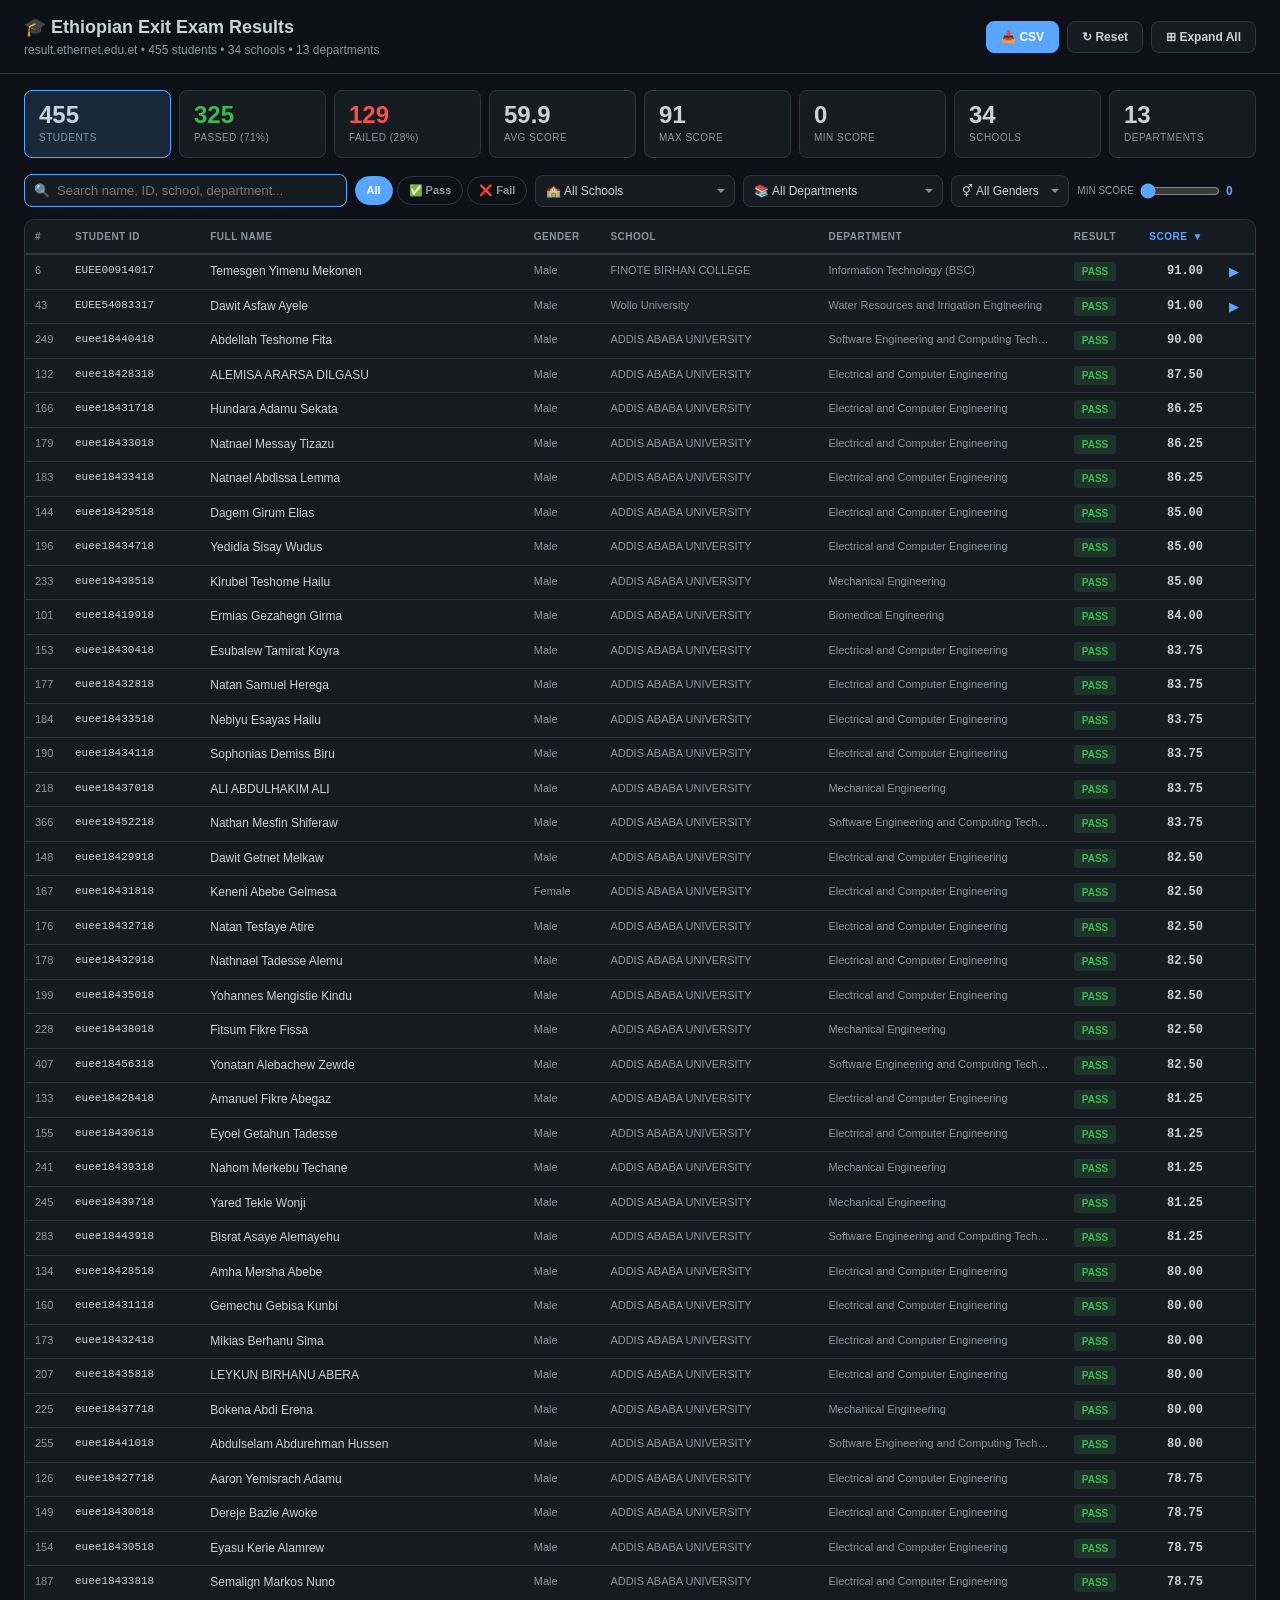
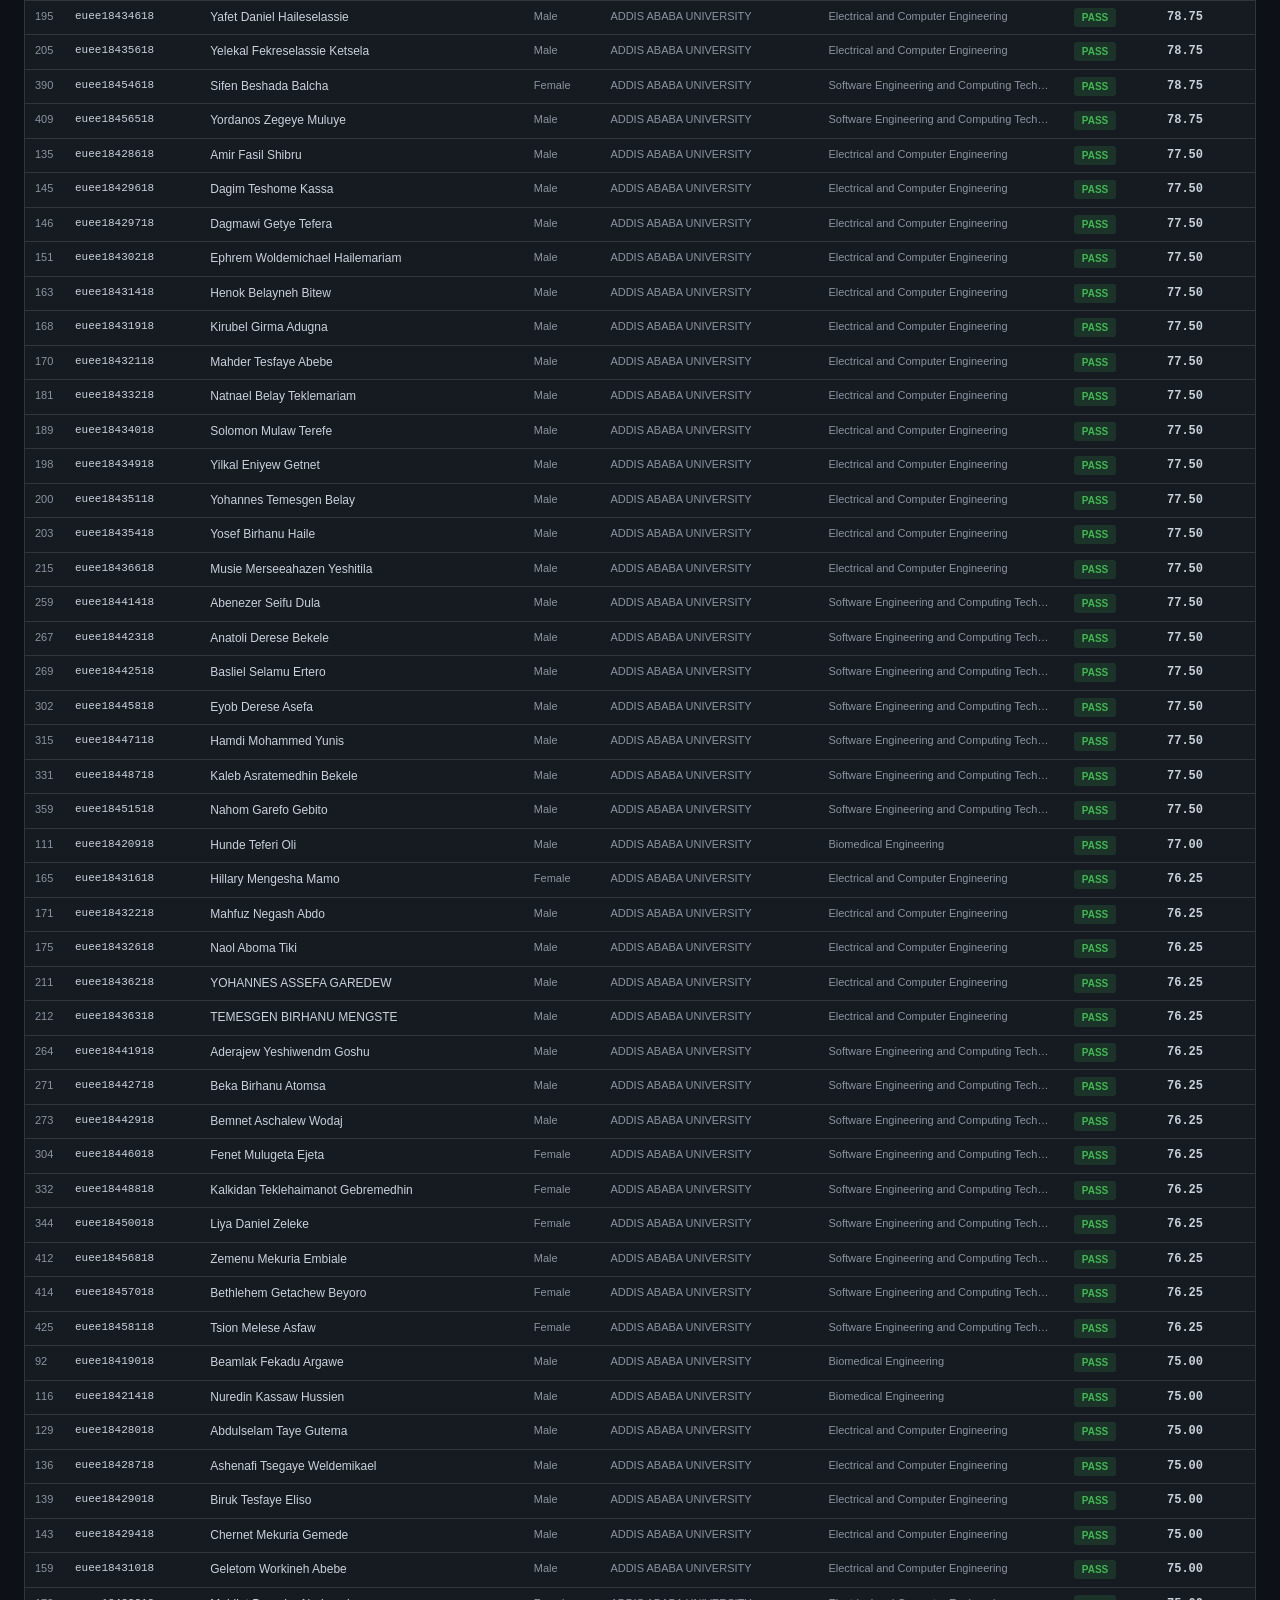
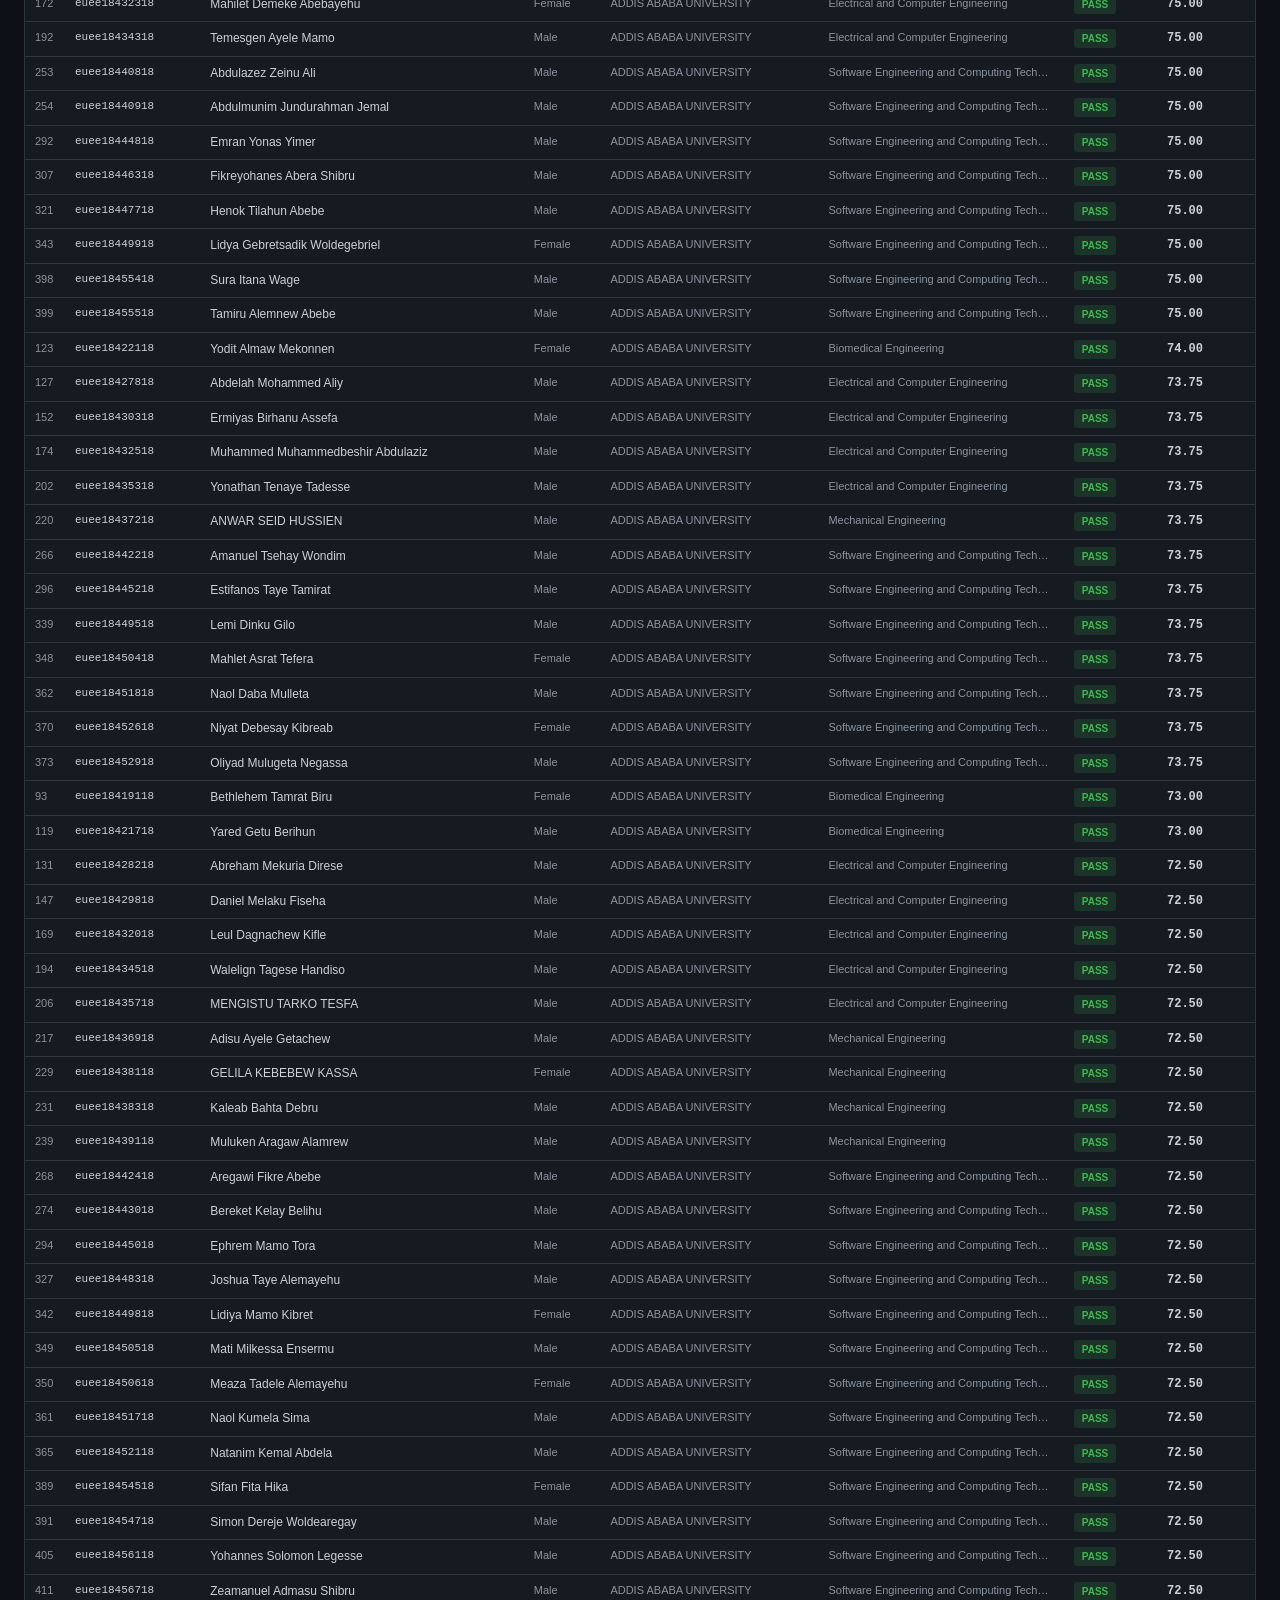
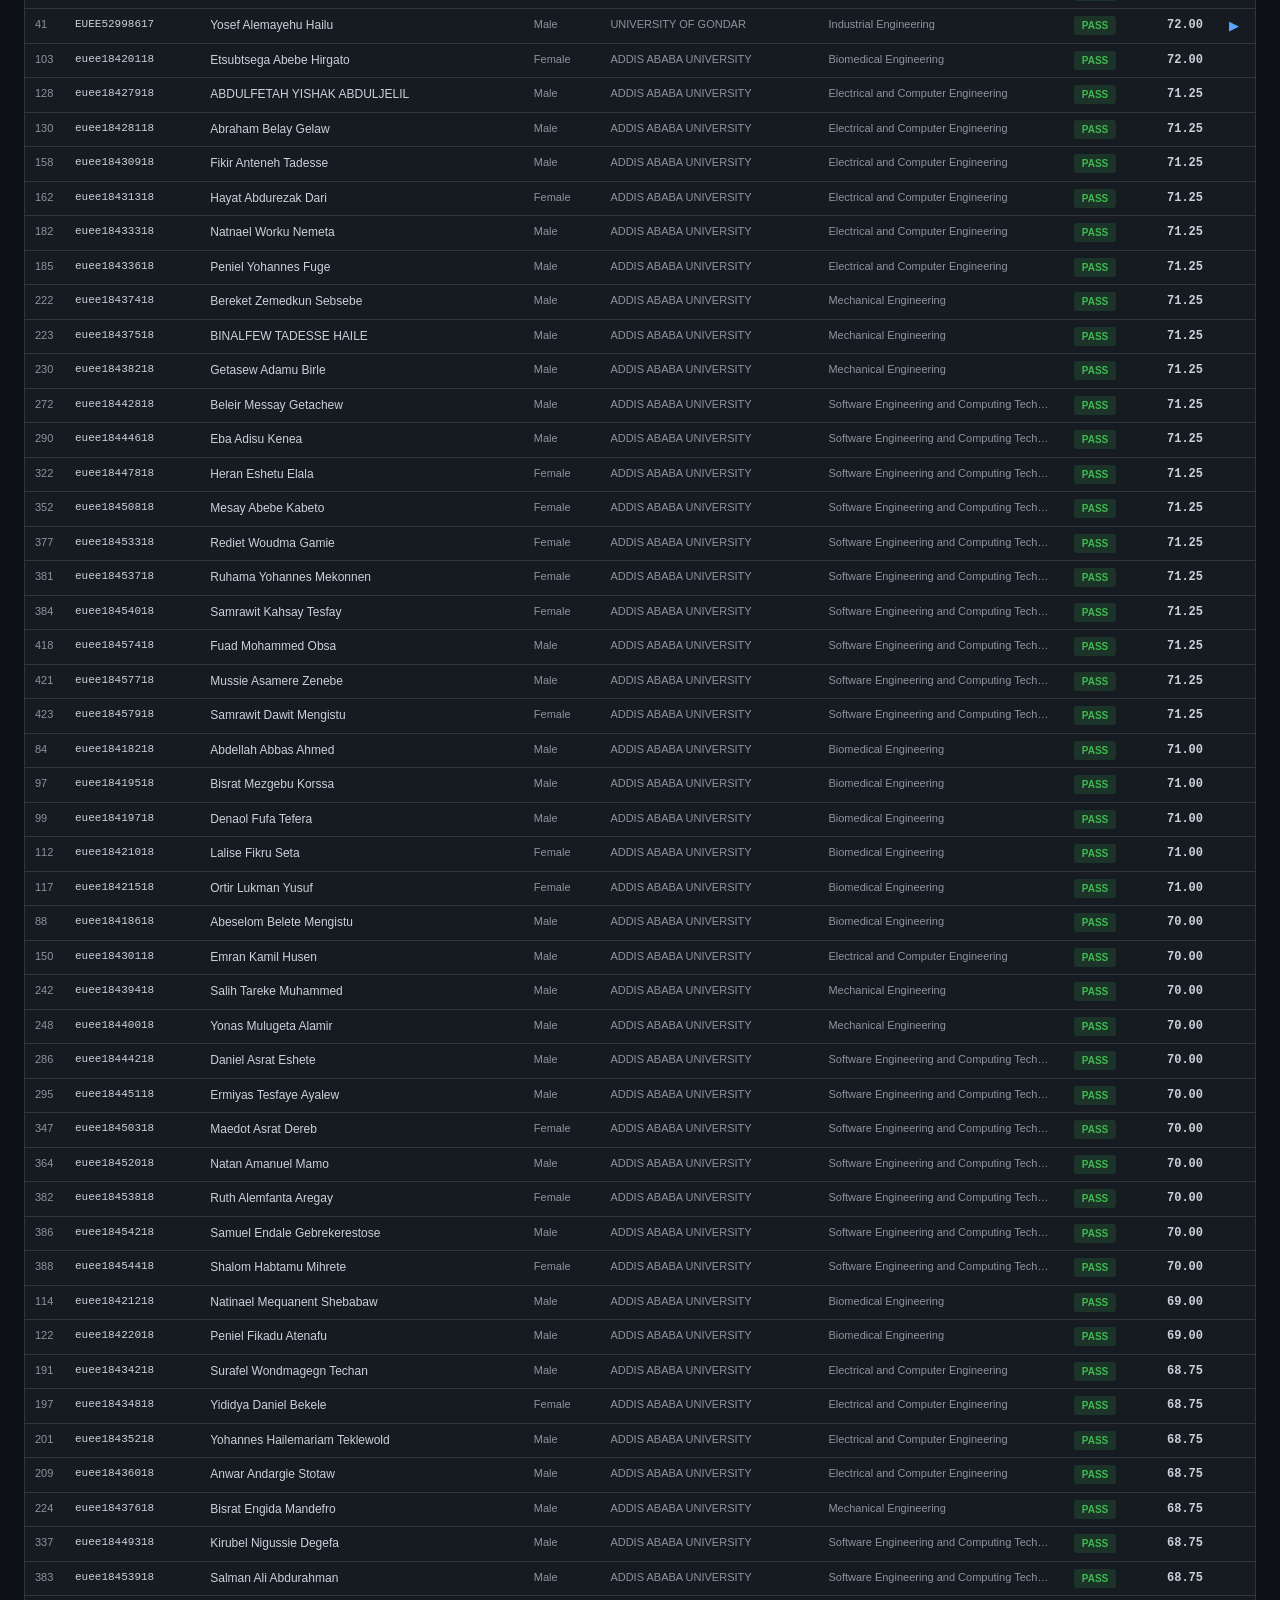
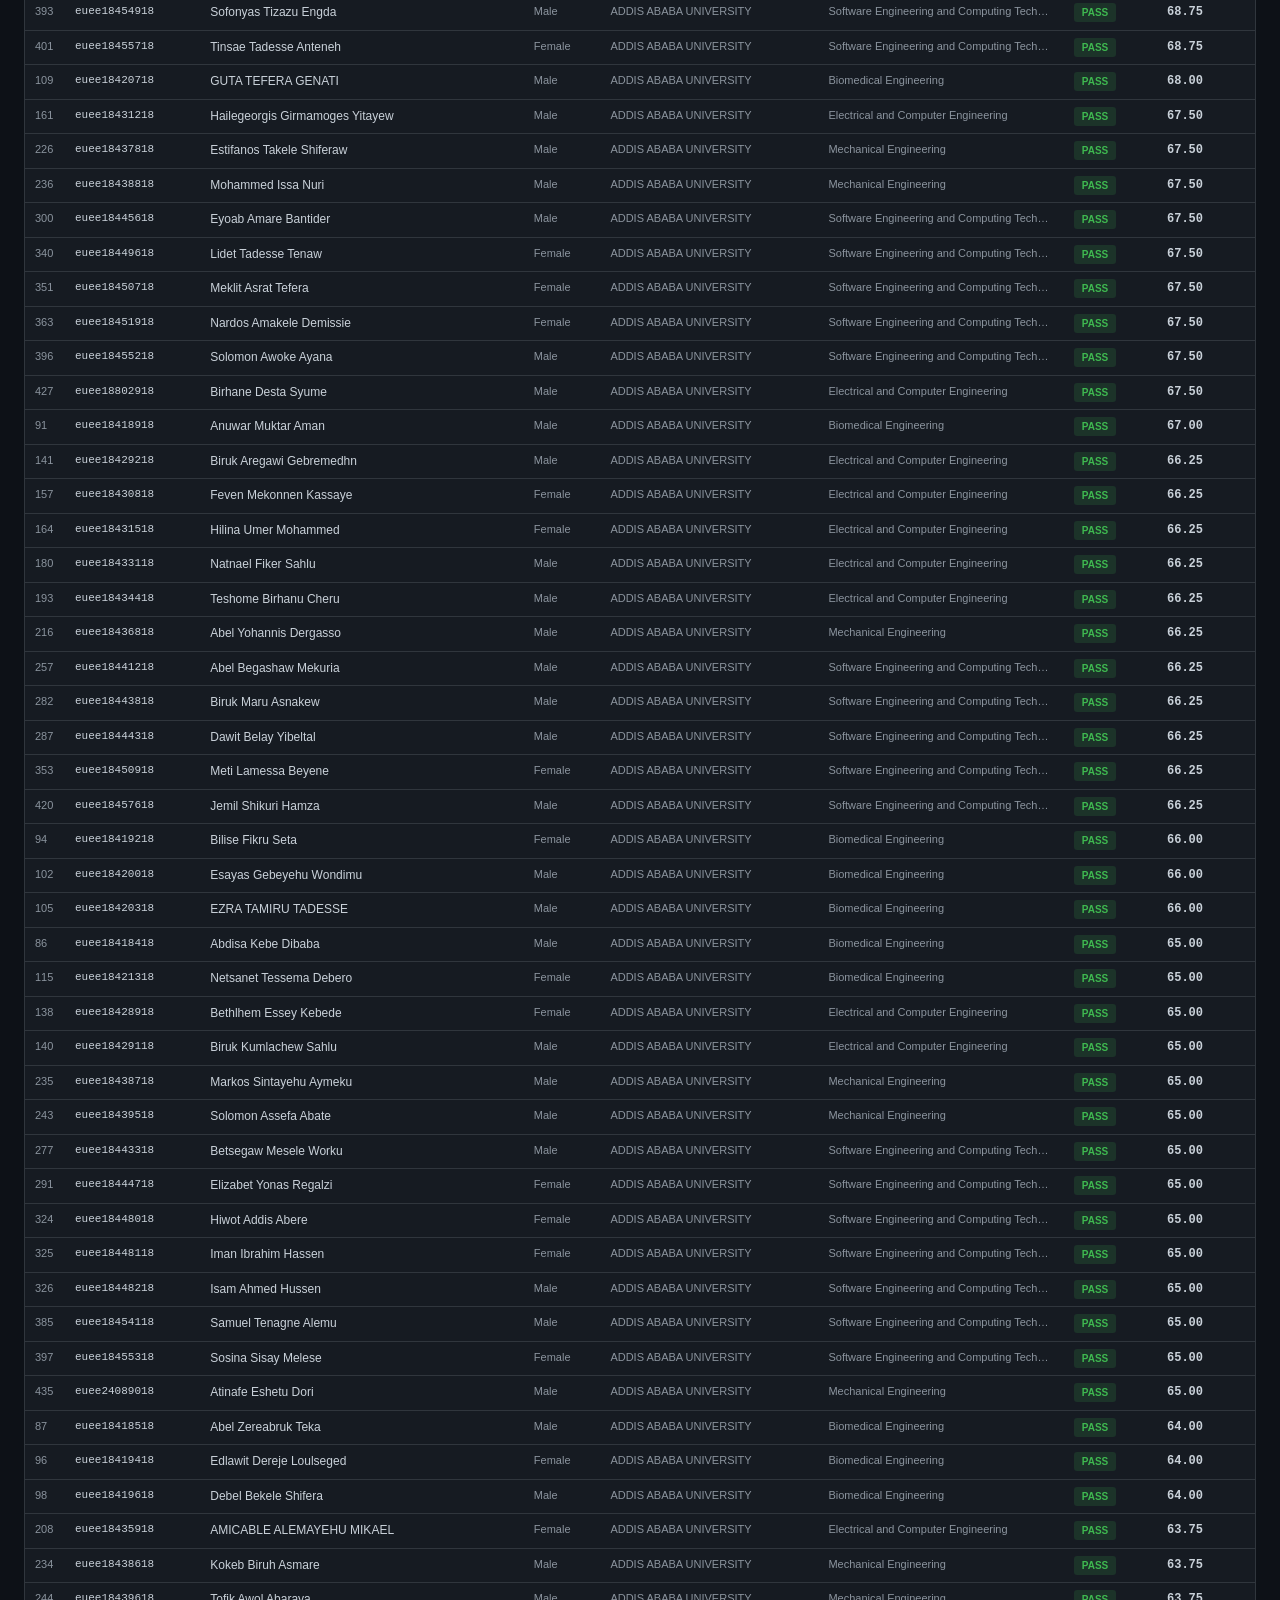
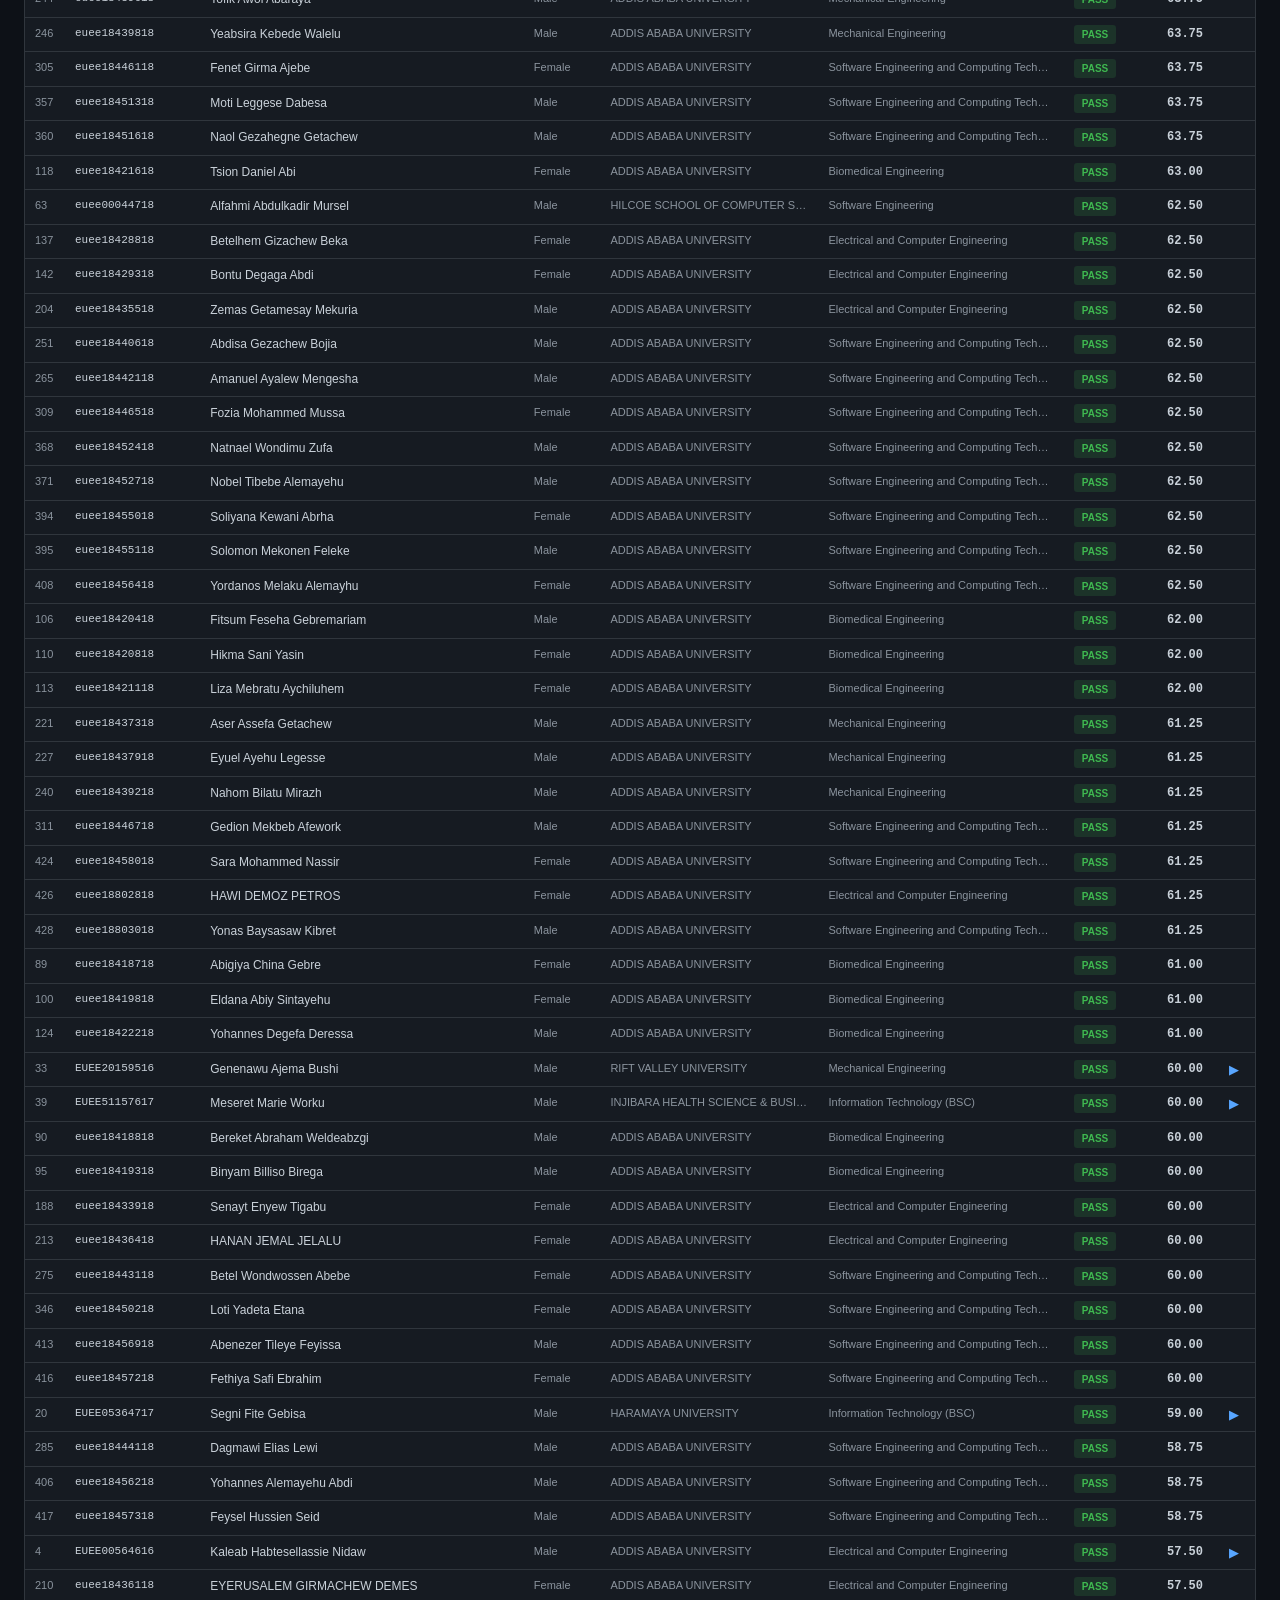
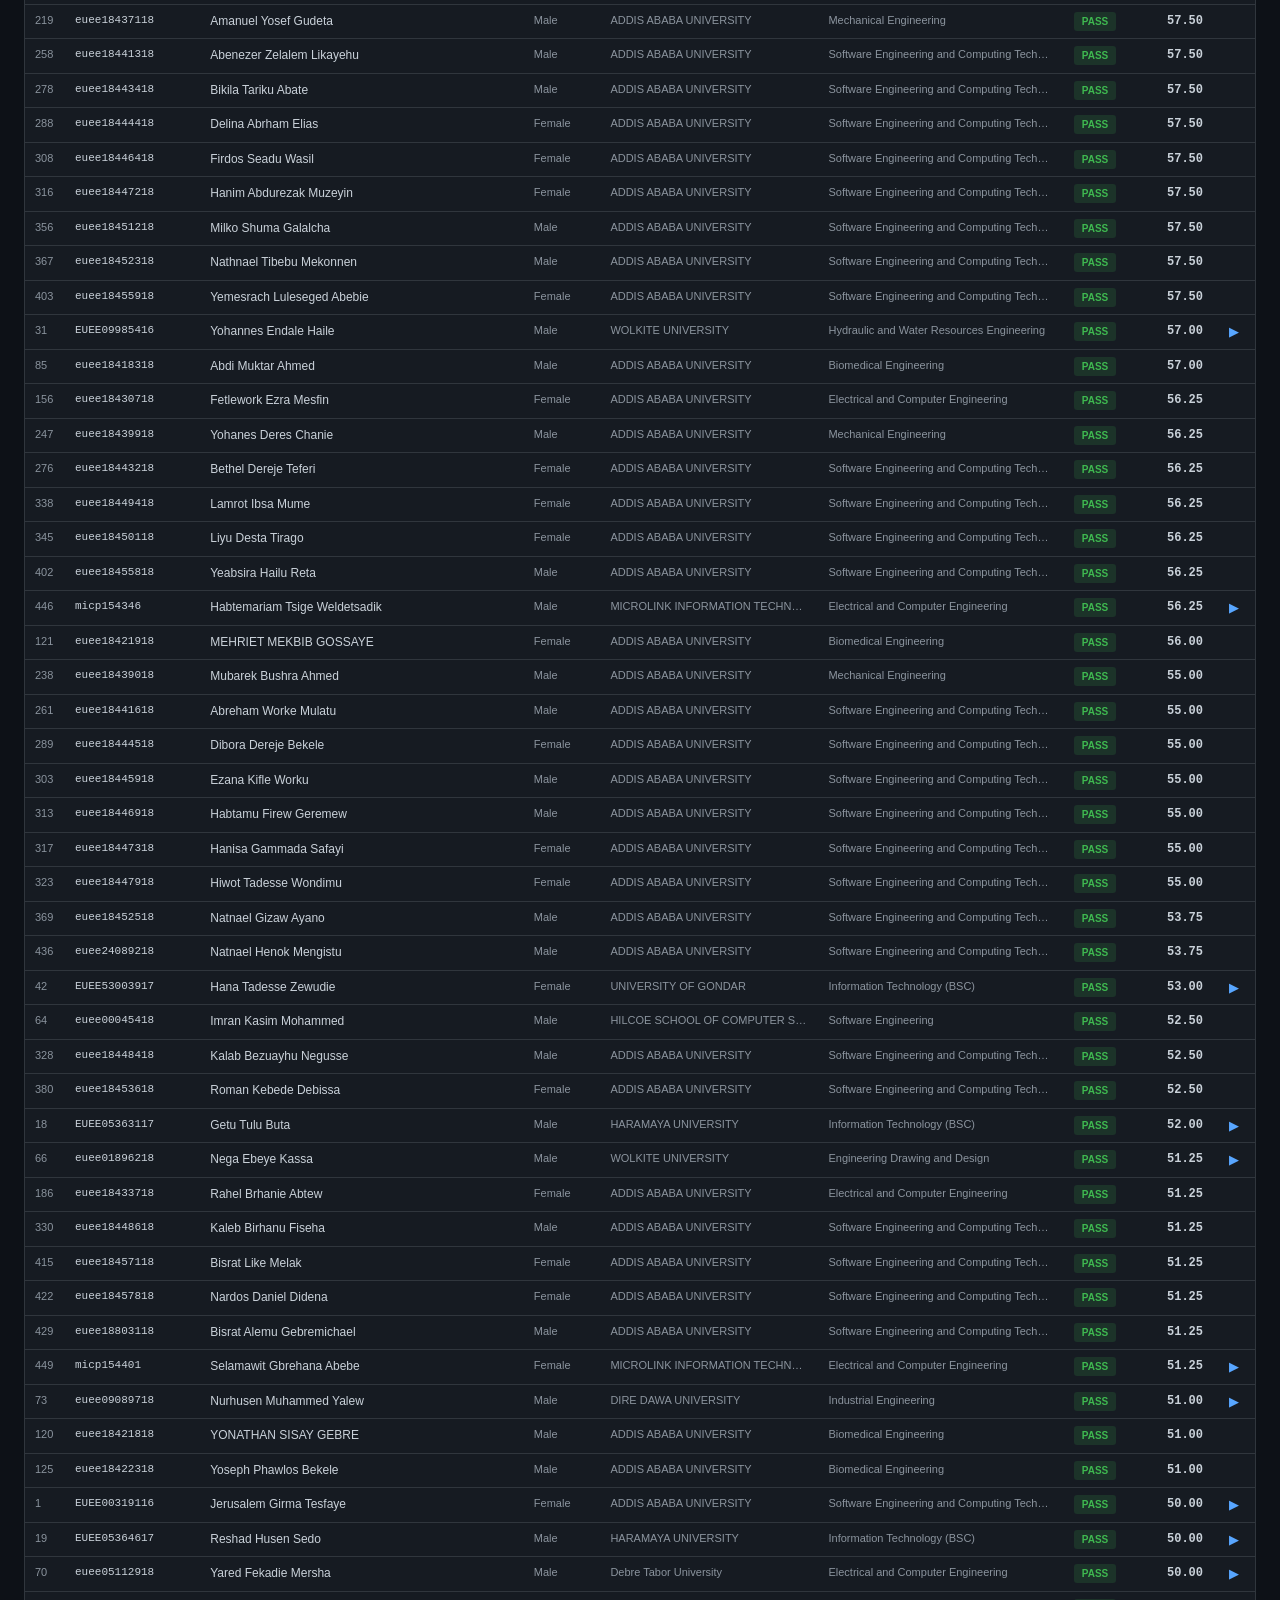
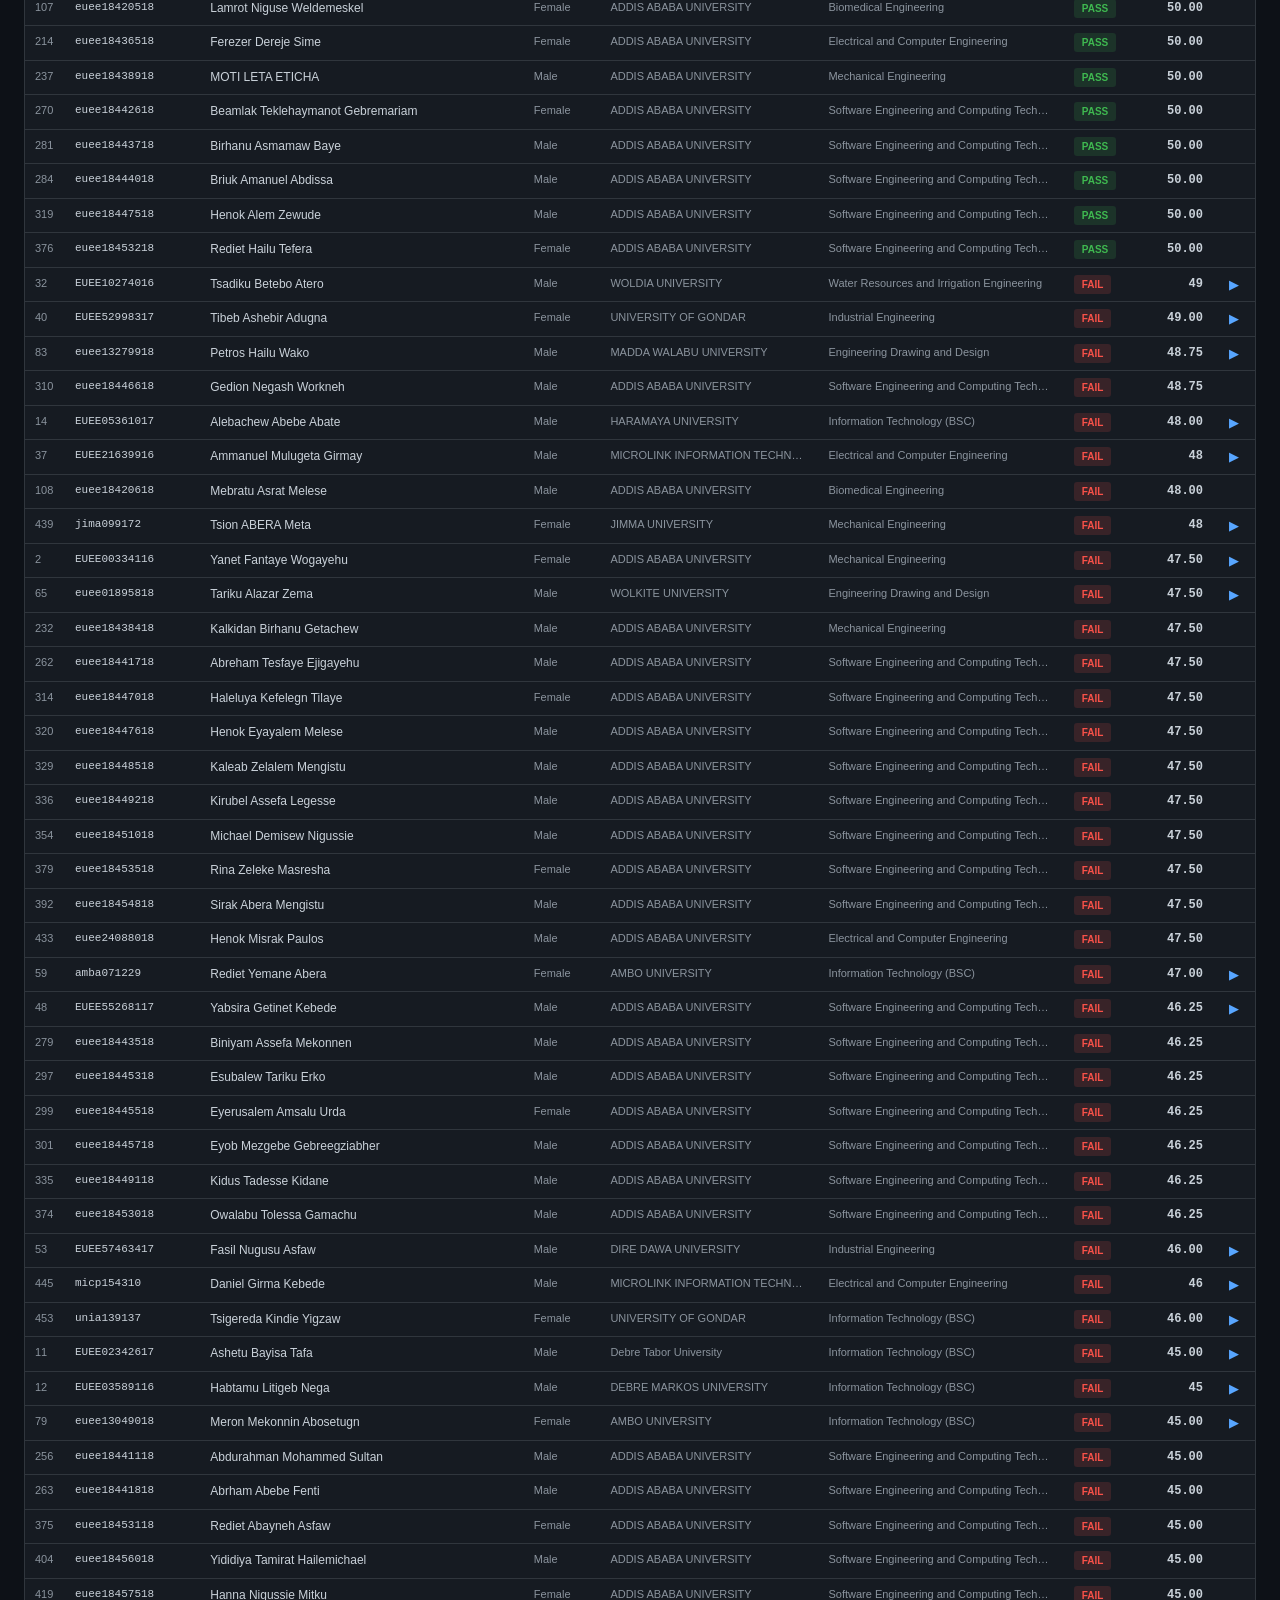
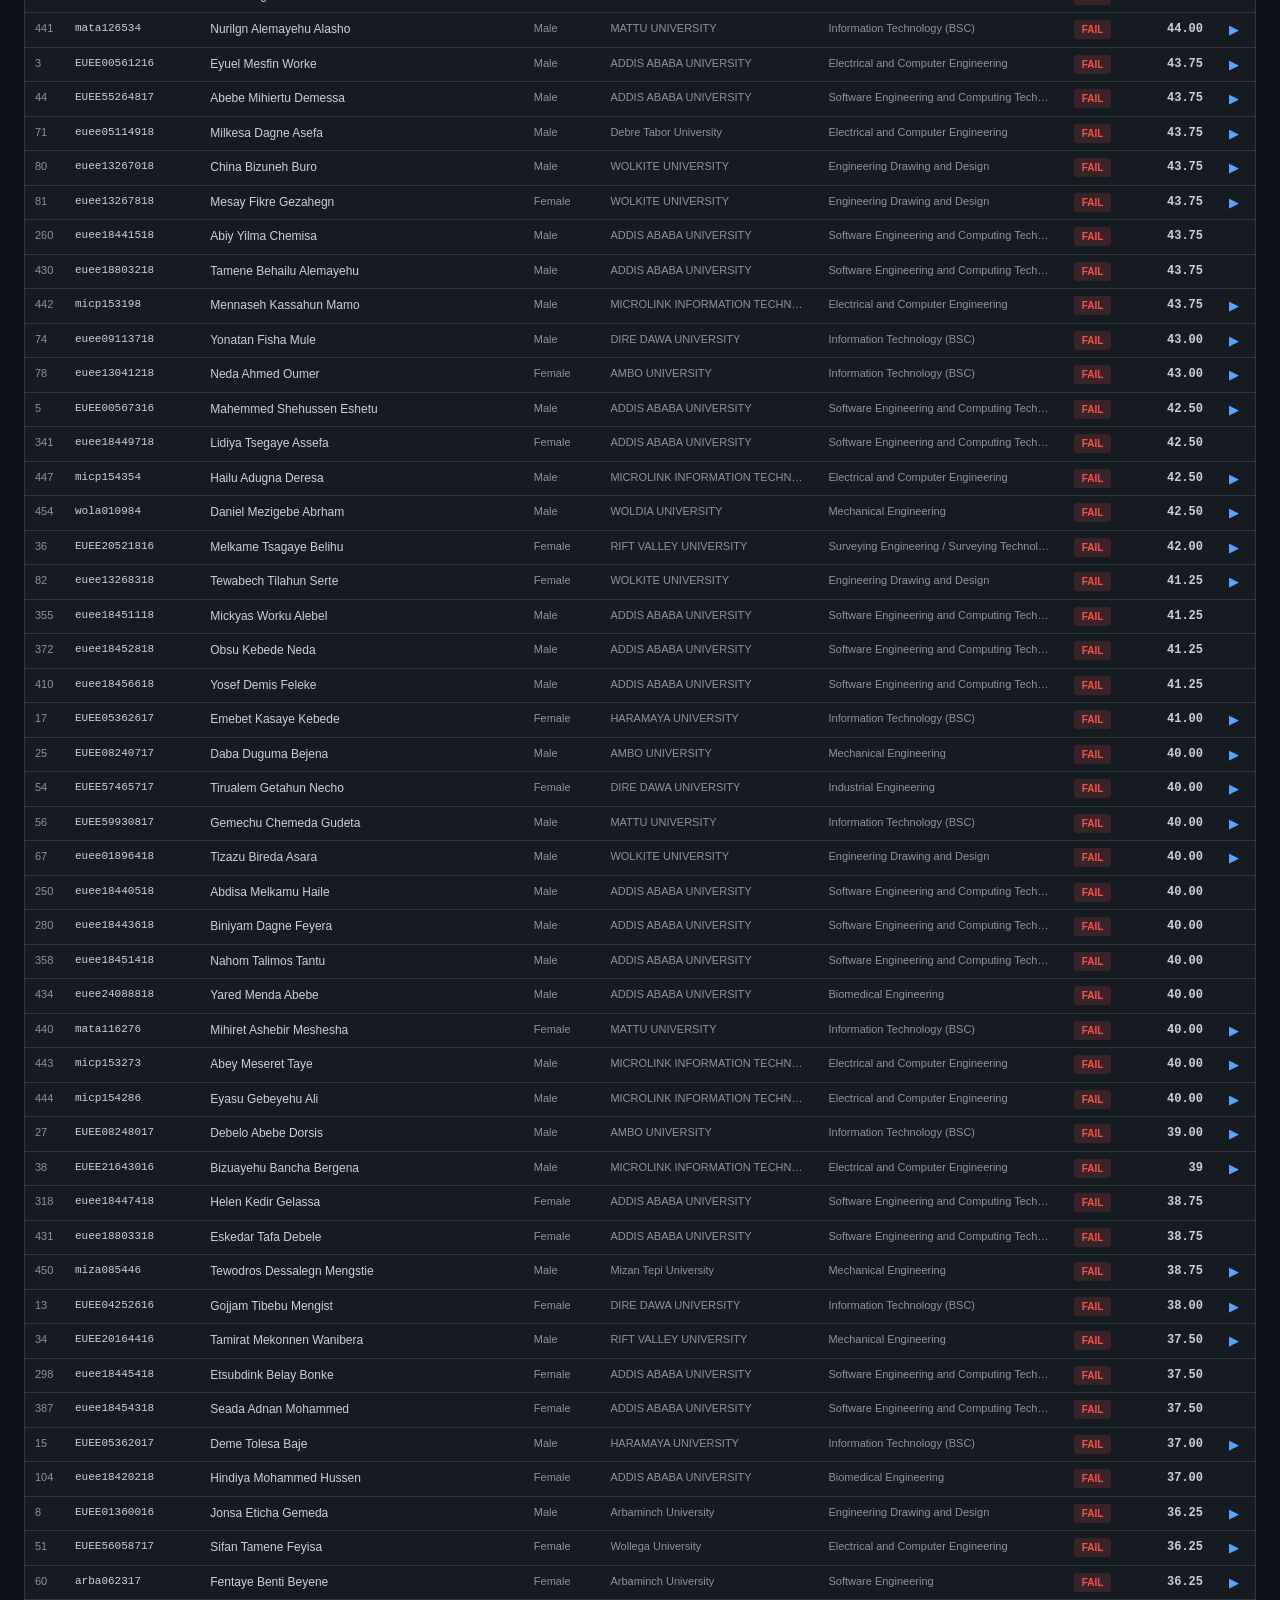
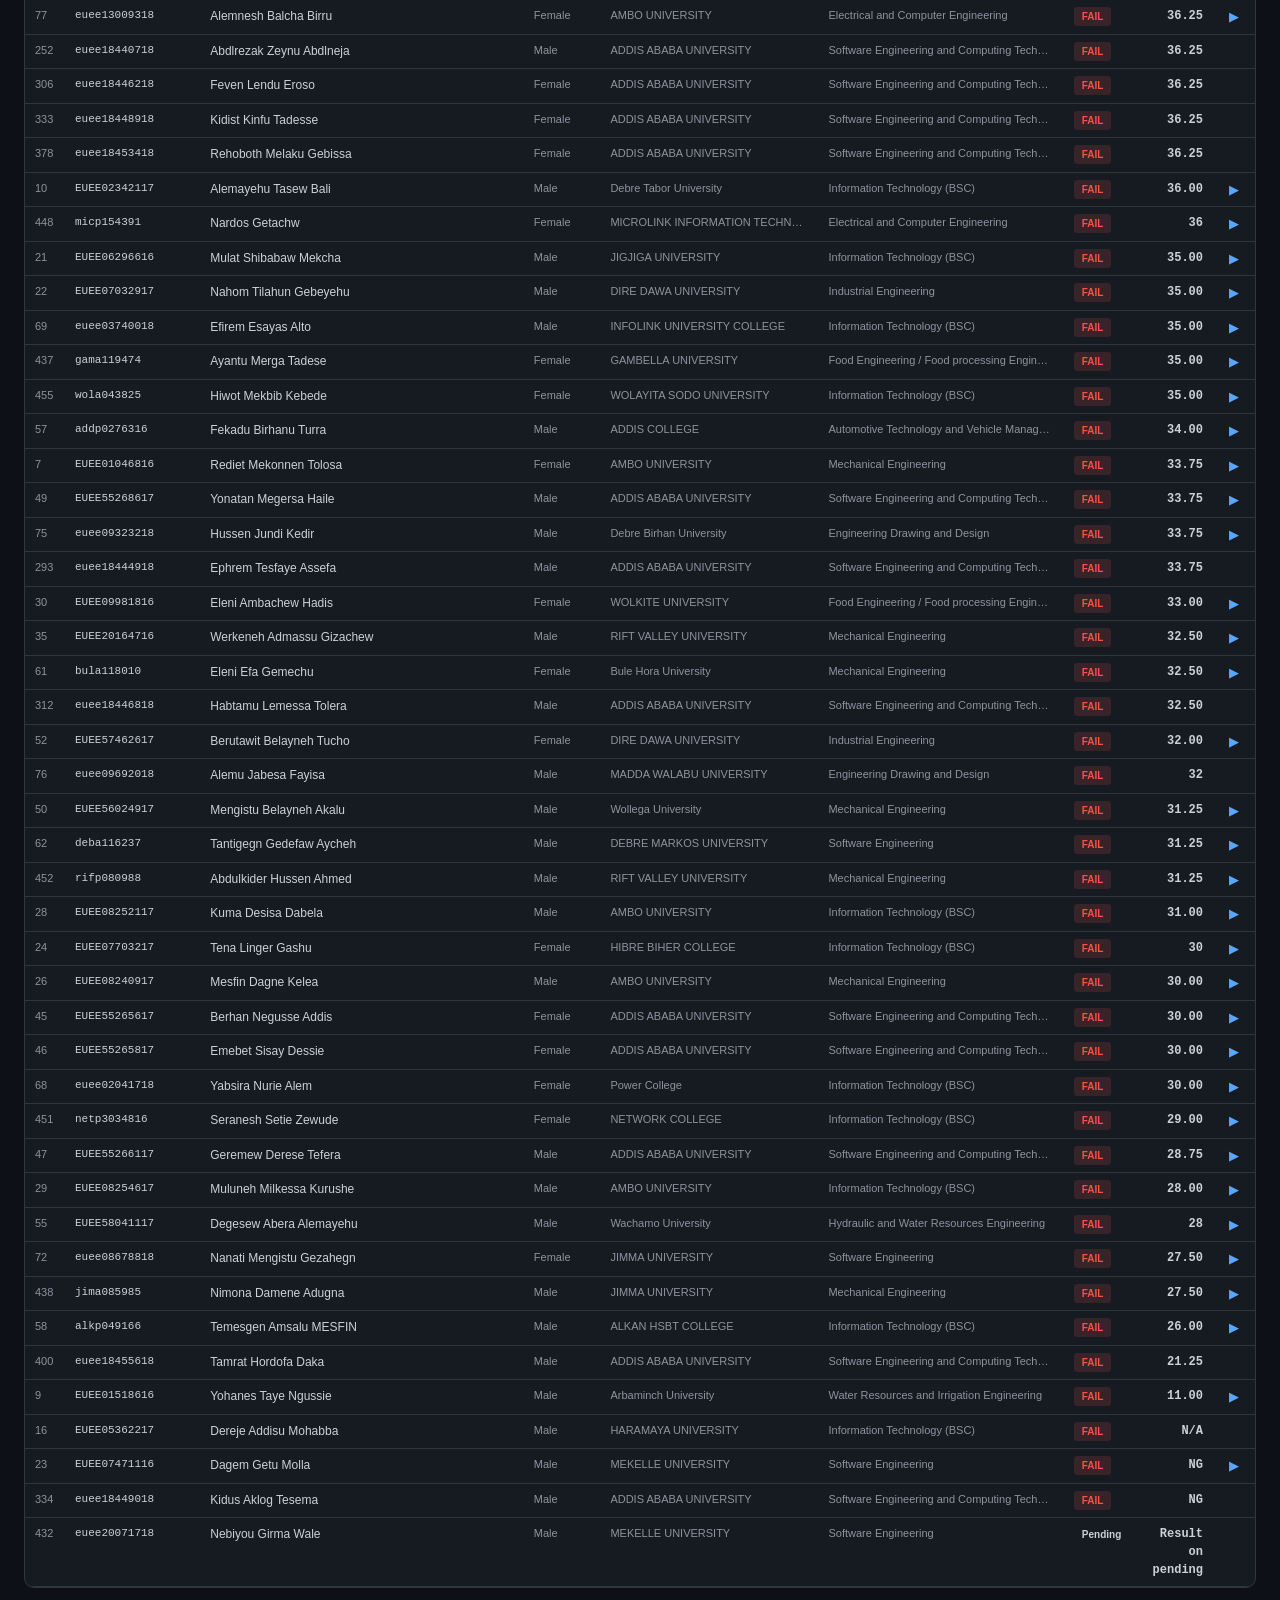
==== commit fa305f7d: "v3: added departments, gender, exam attempts, more filters" ====
--- a/exit-exam-results/index.html
+++ b/exit-exam-results/index.html
@@ -8,224 +8,208 @@
 :root {
   --bg: #0d1117; --card: #161b22; --border: #30363d; --text: #c9d1d9;
   --muted: #8b949e; --pass: #3fb950; --fail: #f85149; --accent: #58a6ff;
+  --warn: #d2991d; --purple: #a371f7;
   --hover: rgba(88,166,255,0.08); --selected: rgba(88,166,255,0.15);
 }
 * { margin:0; padding:0; box-sizing:border-box; }
 body { background:var(--bg); color:var(--text); font:14px/1.5 -apple-system,BlinkMacSystemFont,'Segoe UI',sans-serif; min-height:100vh; }
-header { position:sticky; top:0; z-index:10; background:var(--bg); border-bottom:1px solid var(--border); padding:16px 24px; backdrop-filter:blur(12px); }
-header h1 { font-size:20px; display:flex; align-items:center; gap:10px; }
-header .sub { color:var(--muted); font-size:13px; margin-top:2px; }
-.container { max-width:1400px; margin:0 auto; padding:20px 24px; }
+header { position:sticky; top:0; z-index:20; background:var(--bg); border-bottom:1px solid var(--border); padding:14px 24px; backdrop-filter:blur(12px); display:flex; justify-content:space-between; align-items:center; flex-wrap:wrap; gap:10px; }
+header h1 { font-size:18px; }
+header .sub { color:var(--muted); font-size:12px; }
+.container { max-width:1500px; margin:0 auto; padding:16px 24px; }
 
 /* Stats */
-.stats { display:grid; grid-template-columns:repeat(auto-fit,minmax(140px,1fr)); gap:10px; margin-bottom:20px; }
-.stat { background:var(--card); border:1px solid var(--border); border-radius:8px; padding:14px 16px; transition:all .2s; cursor:pointer; user-select:none; }
+.stats { display:grid; grid-template-columns:repeat(auto-fit,minmax(130px,1fr)); gap:8px; margin-bottom:16px; }
+.stat { background:var(--card); border:1px solid var(--border); border-radius:8px; padding:12px 14px; cursor:pointer; user-select:none; transition:all .15s; }
 .stat:hover { border-color:var(--accent); }
 .stat.active { border-color:var(--accent); background:var(--selected); }
-.stat .val { font-size:26px; font-weight:700; line-height:1; }
-.stat .lbl { font-size:11px; color:var(--muted); margin-top:4px; text-transform:uppercase; letter-spacing:.5px; }
+.stat .val { font-size:24px; font-weight:700; line-height:1; }
+.stat .lbl { font-size:10px; color:var(--muted); margin-top:3px; text-transform:uppercase; letter-spacing:.5px; }
 .stat.pass .val { color:var(--pass); }
 .stat.fail .val { color:var(--fail); }
-.stat.all .val { color:var(--accent); }
-
-/* Toolbar */
-.toolbar { display:flex; gap:10px; margin-bottom:14px; flex-wrap:wrap; align-items:center; }
-.search-box { flex:1; min-width:200px; position:relative; }
-.search-box input { width:100%; padding:9px 14px 9px 36px; background:var(--card); border:1px solid var(--border); border-radius:8px; color:var(--text); font-size:13px; outline:none; transition:border-color .2s; }
+
+/* Filters */
+.filters { display:flex; gap:8px; margin-bottom:12px; flex-wrap:wrap; align-items:center; }
+.search-box { flex:1; min-width:180px; position:relative; }
+.search-box input { width:100%; padding:8px 12px 8px 32px; background:var(--card); border:1px solid var(--border); border-radius:8px; color:var(--text); font-size:13px; outline:none; }
 .search-box input:focus { border-color:var(--accent); }
-.search-box .icon { position:absolute; left:12px; top:50%; transform:translateY(-50%); color:var(--muted); font-size:14px; }
-select { padding:9px 30px 9px 12px; background:var(--card); border:1px solid var(--border); border-radius:8px; color:var(--text); font-size:13px; cursor:pointer; outline:none; appearance:none; background-image:url("data:image/svg+xml,%3Csvg xmlns='http://www.w3.org/2000/svg' width='12' height='12' viewBox='0 0 12 12'%3E%3Cpath fill='%238b949e' d='M6 8L1 3h10z'/%3E%3C/svg%3E"); background-repeat:no-repeat; background-position:right 10px center; }
+.search-box .icon { position:absolute; left:10px; top:50%; transform:translateY(-50%); font-size:13px; }
+select { padding:8px 28px 8px 10px; background:var(--card); border:1px solid var(--border); border-radius:8px; color:var(--text); font-size:12px; cursor:pointer; outline:none; appearance:none; background-image:url("data:image/svg+xml,%3Csvg xmlns='http://www.w3.org/2000/svg' width='10' height='10' viewBox='0 0 10 10'%3E%3Cpath fill='%238b949e' d='M5 7L1 3h8z'/%3E%3C/svg%3E"); background-repeat:no-repeat; background-position:right 8px center; max-width:200px; }
 select:focus { border-color:var(--accent); }
-.btn { padding:9px 16px; border-radius:8px; font-size:12px; font-weight:600; cursor:pointer; border:1px solid var(--border); background:var(--card); color:var(--text); transition:all .15s; white-space:nowrap; }
+.chips { display:flex; gap:4px; flex-wrap:wrap; }
+.chip { padding:5px 11px; border-radius:16px; font-size:11px; font-weight:600; cursor:pointer; border:1px solid var(--border); background:transparent; color:var(--muted); transition:all .12s; user-select:none; white-space:nowrap; }
+.chip:hover { border-color:var(--accent); color:var(--text); }
+.chip.active { background:var(--accent); color:#fff; border-color:var(--accent); }
+.chip .count { opacity:.7; font-size:10px; margin-left:3px; }
+.btn { padding:8px 14px; border-radius:8px; font-size:12px; font-weight:600; cursor:pointer; border:1px solid var(--border); background:var(--card); color:var(--text); transition:all .12s; white-space:nowrap; }
 .btn:hover { border-color:var(--accent); background:var(--hover); }
 .btn.primary { background:var(--accent); color:#fff; border-color:var(--accent); }
-.btn.primary:hover { opacity:.9; }
-.chips { display:flex; gap:6px; }
-.chip { padding:5px 12px; border-radius:20px; font-size:11px; font-weight:600; cursor:pointer; border:1px solid var(--border); background:transparent; color:var(--muted); transition:all .15s; user-select:none; }
-.chip:hover { border-color:var(--accent); color:var(--text); }
-.chip.active { background:var(--accent); color:#fff; border-color:var(--accent); }
-
-/* Score range */
-.range-group { display:flex; align-items:center; gap:8px; }
-.range-group label { font-size:11px; color:var(--muted); text-transform:uppercase; }
-.range-group input[type=range] { width:100px; accent-color:var(--accent); }
-.range-group .range-val { font-size:12px; color:var(--accent); min-width:36px; text-align:right; font-weight:600; }
+
+/* Range */
+.range-group { display:flex; align-items:center; gap:6px; }
+.range-group label { font-size:10px; color:var(--muted); text-transform:uppercase; white-space:nowrap; }
+.range-group input[type=range] { width:80px; accent-color:var(--accent); }
+.range-group .range-val { font-size:12px; color:var(--accent); min-width:30px; font-weight:600; }
 
 /* Table */
-.table-wrap { background:var(--card); border:1px solid var(--border); border-radius:10px; overflow:hidden; }
-table { width:100%; border-collapse:collapse; }
-th { text-align:left; padding:10px 14px; background:rgba(255,255,255,0.02); border-bottom:2px solid var(--border); color:var(--muted); font-size:11px; text-transform:uppercase; letter-spacing:.5px; cursor:pointer; user-select:none; white-space:nowrap; position:sticky; top:0; }
+.table-wrap { background:var(--card); border:1px solid var(--border); border-radius:10px; overflow-x:auto; }
+table { width:100%; border-collapse:collapse; min-width:900px; }
+thead { position:sticky; top:0; z-index:1; }
+th { text-align:left; padding:9px 10px; background:var(--card); border-bottom:2px solid var(--border); color:var(--muted); font-size:10px; text-transform:uppercase; letter-spacing:.5px; cursor:pointer; user-select:none; white-space:nowrap; position:sticky; top:0; }
 th:hover { color:var(--text); }
-th .sort-arrow { margin-left:4px; opacity:0; transition:opacity .15s; }
-th:hover .sort-arrow, th.sorted .sort-arrow { opacity:1; }
+th .arr { opacity:0; font-size:10px; margin-left:2px; }
+th:hover .arr, th.sorted .arr { opacity:1; }
 th.sorted { color:var(--accent); }
-td { padding:9px 14px; border-bottom:1px solid var(--border); font-size:13px; }
+td { padding:7px 10px; border-bottom:1px solid var(--border); font-size:12px; vertical-align:top; }
 tr { transition:background .1s; }
 tr:hover { background:var(--hover); }
-tr:nth-child(even) { background:rgba(255,255,255,0.01); }
-tr:nth-child(even):hover { background:var(--hover); }
-.badge { display:inline-block; padding:3px 10px; border-radius:4px; font-size:11px; font-weight:600; }
+tr.expanded { background:var(--selected); }
+.badge { display:inline-block; padding:2px 8px; border-radius:3px; font-size:10px; font-weight:600; }
 .badge-pass { background:rgba(63,185,80,0.15); color:var(--pass); }
 .badge-fail { background:rgba(248,81,73,0.15); color:var(--fail); }
-.mono { font-family:'SF Mono',SFMono-Regular,Consolas,monospace; font-size:12px; }
-.muted { color:var(--muted); }
-.score-col { font-family:'SF Mono',SFMono-Regular,Consolas,monospace; text-align:right; padding-right:20px; font-weight:600; }
+.badge-absent { background:rgba(210,153,29,0.15); color:var(--warn); }
+.badge-dq { background:rgba(163,113,247,0.15); color:var(--purple); }
+.mono { font-family:'SF Mono',SFMono-Regular,Consolas,monospace; font-size:11px; }
+.muted { color:var(--muted); font-size:11px; }
+.score { font-family:'SF Mono',SFMono-Regular,Consolas,monospace; text-align:right; font-weight:600; }
+.expand-btn { cursor:pointer; color:var(--accent); font-size:13px; user-select:none; padding:2px 6px; border-radius:4px; }
+.expand-btn:hover { background:var(--hover); }
+.attempts-row td { padding:0 0 12px 40px; border-bottom:1px solid var(--border); background:rgba(88,166,255,0.03); }
+.attempts-table { width:100%; font-size:11px; }
+.attempts-table td { padding:3px 8px; border:none; font-size:11px; }
+.attempts-table .ah { color:var(--muted); font-size:10px; }
 
 /* Footer */
-footer { padding:20px 24px; text-align:center; color:var(--muted); font-size:12px; border-top:1px solid var(--border); margin-top:30px; }
-footer .count { color:var(--accent); font-weight:600; }
-
-/* Loading / empty */
-.empty { text-align:center; padding:40px; color:var(--muted); }
-.empty .big { font-size:48px; margin-bottom:10px; }
-
-/* Animations */
-@keyframes fadeIn { from { opacity:0; transform:translateY(4px); } to { opacity:1; transform:translateY(0); } }
-tr { animation:fadeIn .2s ease; }
-
-/* Responsive */
+.footer { padding:16px; text-align:center; color:var(--muted); font-size:11px; }
+.footer span { color:var(--accent); font-weight:600; }
+
+/* Anim */
+@keyframes fadeIn { from { opacity:0; transform:translateY(3px); } to { opacity:1; transform:translateY(0); } }
+tr { animation:fadeIn .15s ease; }
+
 @media (max-width:768px) {
-  .toolbar { flex-direction:column; }
+  .filters { flex-direction:column; }
   .search-box { min-width:100%; }
-  .container { padding:12px; }
-  header { padding:12px 16px; }
-  th, td { padding:7px 10px; font-size:12px; }
+  .container { padding:10px; }
+  header { padding:10px 14px; }
 }
 </style>
 </head>
 <body>
 <header>
-  <h1>🎓 Ethiopian Exit Exam Results</h1>
-  <p class="sub">Scraped from result.ethernet.edu.et • 455 students • 34 schools</p>
+  <div>
+    <h1>🎓 Ethiopian Exit Exam Results</h1>
+    <p class="sub">result.ethernet.edu.et • 455 students • 34 schools • 13 departments</p>
+  </div>
+  <div style="display:flex;gap:8px">
+    <button class="btn primary" onclick="exportCSV()">📥 CSV</button>
+    <button class="btn" onclick="resetAll()">↻ Reset</button>
+    <button class="btn" id="expandAllBtn" onclick="toggleExpandAll()">⊞ Expand All</button>
+  </div>
 </header>
 
 <div class="container">
   <div class="stats" id="stats"></div>
 
-  <div class="toolbar">
+  <div class="filters">
     <div class="search-box">
       <span class="icon">🔍</span>
-      <input type="text" id="search" placeholder="Search by name, ID, school, or result..." oninput="onSearch()" autofocus>
-    </div>
-    <select id="schoolFilter" onchange="onSearch()">
+      <input type="text" id="search" placeholder="Search name, ID, school, department..." oninput="onFilter()" autofocus>
+    </div>
+    <div class="chips" id="resultChips">
+      <span class="chip active" data-filter="all" onclick="setResult('all')">All</span>
+      <span class="chip" data-filter="pass" onclick="setResult('pass')">✅ Pass</span>
+      <span class="chip" data-filter="fail" onclick="setResult('fail')">❌ Fail</span>
+    </div>
+    <select id="schoolFilter" onchange="onFilter()">
       <option value="">🏫 All Schools</option>
+      <option value="ADDIS ABABA UNIVERSITY">ADDIS ABABA UNIVERSITY</option><option value="ADDIS COLLEGE">ADDIS COLLEGE</option><option value="ALKAN HSBT COLLEGE">ALKAN HSBT COLLEGE</option><option value="AMBO UNIVERSITY">AMBO UNIVERSITY</option><option value="Arbaminch University">Arbaminch University</option><option value="Bule Hora University">Bule Hora University</option><option value="DEBRE MARKOS UNIVERSITY">DEBRE MARKOS UNIVERSITY</option><option value="DIRE DAWA UNIVERSITY">DIRE DAWA UNIVERSITY</option><option value="Debre Birhan University">Debre Birhan University</option><option value="Debre Tabor University">Debre Tabor University</option><option value="FINOTE BIRHAN COLLEGE">FINOTE BIRHAN COLLEGE</option><option value="GAMBELLA UNIVERSITY">GAMBELLA UNIVERSITY</option><option value="HARAMAYA UNIVERSITY">HARAMAYA UNIVERSITY</option><option value="HIBRE BIHER COLLEGE">HIBRE BIHER COLLEGE</option><option value="HILCOE SCHOOL OF COMPUTER SCIENCE & TECHNOLOGY">HILCOE SCHOOL OF COMPUTER SCIENCE & TECHNOLOGY</option><option value="INFOLINK UNIVERSITY COLLEGE">INFOLINK UNIVERSITY COLLEGE</option><option value="INJIBARA HEALTH SCIENCE & BUSINESS COLLEGE">INJIBARA HEALTH SCIENCE & BUSINESS COLLEGE</option><option value="JIGJIGA UNIVERSITY">JIGJIGA UNIVERSITY</option><option value="JIMMA UNIVERSITY">JIMMA UNIVERSITY</option><option value="MADDA WALABU UNIVERSITY">MADDA WALABU UNIVERSITY</option><option value="MATTU UNIVERSITY">MATTU UNIVERSITY</option><option value="MEKELLE UNIVERSITY">MEKELLE UNIVERSITY</option><option value="MICROLINK INFORMATION TECHNOLOGY COLLEGE">MICROLINK INFORMATION TECHNOLOGY COLLEGE</option><option value="Mizan Tepi University">Mizan Tepi University</option><option value="NETWORK COLLEGE">NETWORK COLLEGE</option><option value="Power College">Power College</option><option value="RIFT VALLEY UNIVERSITY">RIFT VALLEY UNIVERSITY</option><option value="UNIVERSITY OF GONDAR">UNIVERSITY OF GONDAR</option><option value="WOLAYITA SODO UNIVERSITY">WOLAYITA SODO UNIVERSITY</option><option value="WOLDIA UNIVERSITY">WOLDIA UNIVERSITY</option><option value="WOLKITE UNIVERSITY">WOLKITE UNIVERSITY</option><option value="Wachamo University">Wachamo University</option><option value="Wollega University">Wollega University</option><option value="Wollo University">Wollo University</option>
     </select>
-    <div class="chips" id="resultChips">
-      <span class="chip active" data-filter="all" onclick="setFilter('all')">All</span>
-      <span class="chip" data-filter="pass" onclick="setFilter('pass')">✅ Pass</span>
-      <span class="chip" data-filter="fail" onclick="setFilter('fail')">❌ Fail</span>
-    </div>
+    <select id="deptFilter" onchange="onFilter()">
+      <option value="">📚 All Departments</option>
+      <option value="Automotive Technology and Vehicle Management">Automotive Technology and Vehicle Management</option><option value="Biomedical Engineering">Biomedical Engineering</option><option value="Electrical and Computer Engineering">Electrical and Computer Engineering</option><option value="Engineering Drawing and Design">Engineering Drawing and Design</option><option value="Food Engineering / Food processing Engineering / Food technology and process engineering">Food Engineering / Food processing Engineerin</option><option value="Hydraulic and Water Resources Engineering">Hydraulic and Water Resources Engineering</option><option value="Industrial Engineering">Industrial Engineering</option><option value="Information Technology (BSC)">Information Technology (BSC)</option><option value="Mechanical Engineering">Mechanical Engineering</option><option value="Software Engineering">Software Engineering</option><option value="Software Engineering and Computing Technology">Software Engineering and Computing Technology</option><option value="Surveying Engineering / Surveying Technology">Surveying Engineering / Surveying Technology</option><option value="Water Resources and Irrigation Engineering">Water Resources and Irrigation Engineering</option>
+    </select>
+    <select id="genderFilter" onchange="onFilter()">
+      <option value="">⚥ All Genders</option>
+      <option value="Female">Female</option><option value="Male">Male</option>
+    </select>
     <div class="range-group">
       <label>Min Score</label>
       <input type="range" id="minScore" min="0" max="100" value="0" step="1" oninput="onScoreChange()">
       <span class="range-val" id="minScoreVal">0</span>
     </div>
-    <button class="btn primary" onclick="exportCSV()">📥 Export CSV</button>
-    <button class="btn" onclick="resetAll()">↻ Reset</button>
   </div>
 
   <div class="table-wrap">
     <table>
       <thead>
         <tr>
-          <th style="width:50px" onclick="sortBy('idx')" id="th-idx"># <span class="sort-arrow">↕</span></th>
-          <th onclick="sortBy('username')" id="th-username">ID <span class="sort-arrow">↕</span></th>
-          <th onclick="sortBy('name')" id="th-name">Name <span class="sort-arrow">↕</span></th>
-          <th onclick="sortBy('school')" id="th-school">School <span class="sort-arrow">↕</span></th>
-          <th onclick="sortBy('result')" id="th-result">Result <span class="sort-arrow">↕</span></th>
-          <th onclick="sortBy('score')" id="th-score" class="sorted" data-dir="desc">Score <span class="sort-arrow">▼</span></th>
+          <th onclick="sortBy('idx')" id="th-idx" style="width:40px"># <span class="arr">↕</span></th>
+          <th onclick="sortBy('username')" id="th-username">Student ID <span class="arr">↕</span></th>
+          <th onclick="sortBy('name')" id="th-name">Full Name <span class="arr">↕</span></th>
+          <th onclick="sortBy('gender')" id="th-gender" style="width:60px">Gender <span class="arr">↕</span></th>
+          <th onclick="sortBy('school')" id="th-school">School <span class="arr">↕</span></th>
+          <th onclick="sortBy('dept')" id="th-dept">Department <span class="arr">↕</span></th>
+          <th onclick="sortBy('result')" id="th-result" style="width:60px">Result <span class="arr">↕</span></th>
+          <th onclick="sortBy('score')" id="th-score" class="sorted" data-dir="desc" style="width:70px">Score <span class="arr">▼</span></th>
+          <th style="width:30px"></th>
         </tr>
       </thead>
       <tbody id="tbody"></tbody>
     </table>
   </div>
 
-  <footer>
-    Showing <span class="count" id="showingCount">455</span> of 455 students
-  </footer>
+  <div class="footer">
+    Showing <span id="showingCount">455</span> of 455 students
+  </div>
 </div>
 
 <script>
-const RAW = [{"u": "EUEE00319116", "n": "Jerusalem Girma Tesfaye", "s": "ADDIS ABABA UNIVERSITY", "r": "Pass (2018 End Year - Score: 50.00)"}, {"u": "EUEE00334116", "n": "Yanet Fantaye Wogayehu", "s": "ADDIS ABABA UNIVERSITY", "r": "Fail (2018 End Year - Score: 47.50)"}, {"u": "EUEE00561216", "n": "Eyuel Mesfin Worke", "s": "ADDIS ABABA UNIVERSITY", "r": "Fail (2018 End Year - Score: 43.75)"}, {"u": "EUEE00564616", "n": "Kaleab Habtesellassie Nidaw", "s": "ADDIS ABABA UNIVERSITY", "r": "Pass (2018 End Year - Score: 57.50)"}, {"u": "EUEE00567316", "n": "Mahemmed Shehussen Eshetu", "s": "ADDIS ABABA UNIVERSITY", "r": "Fail (2018 End Year - Score: 42.50)"}, {"u": "EUEE00914017", "n": "Temesgen Yimenu Mekonen", "s": "FINOTE BIRHAN COLLEGE", "r": "Pass (2018 End Year - Score: 91.00)"}, {"u": "EUEE01046816", "n": "Rediet Mekonnen Tolosa", "s": "AMBO UNIVERSITY", "r": "Fail (2018 End Year - Score: 33.75)"}, {"u": "EUEE01360016", "n": "Jonsa Eticha Gemeda", "s": "Arbaminch University", "r": "Fail (2018 End Year - Score: 36.25)"}, {"u": "EUEE01518616", "n": "Yohanes Taye Ngussie", "s": "Arbaminch University", "r": "Fail (2018 End Year - Score: 11.00)"}, {"u": "EUEE02342117", "n": "Alemayehu Tasew Bali", "s": "Debre Tabor University", "r": "Fail (2018 End Year - Score: 36.00)"}, {"u": "EUEE02342617", "n": "Ashetu Bayisa Tafa", "s": "Debre Tabor University", "r": "Fail (2018 End Year - Score: 45.00)"}, {"u": "EUEE03589116", "n": "Habtamu Litigeb Nega", "s": "DEBRE MARKOS UNIVERSITY", "r": "Fail (2016 End Year - Score: 45)"}, {"u": "EUEE04252616", "n": "Gojjam Tibebu Mengist", "s": "DIRE DAWA UNIVERSITY", "r": "Fail (2018 End Year - Score: 38.00)"}, {"u": "EUEE05361017", "n": "Alebachew Abebe Abate", "s": "HARAMAYA UNIVERSITY", "r": "Fail (2018 End Year - Score: 48.00)"}, {"u": "EUEE05362017", "n": "Deme Tolesa Baje", "s": "HARAMAYA UNIVERSITY", "r": "Fail (2018 End Year - Score: 37.00)"}, {"u": "EUEE05362217", "n": "Dereje Addisu Mohabba", "s": "HARAMAYA UNIVERSITY", "r": "Fail (2017 Mid Year - Score: N/A)"}, {"u": "EUEE05362617", "n": "Emebet Kasaye Kebede", "s": "HARAMAYA UNIVERSITY", "r": "Fail (2018 End Year - Score: 41.00)"}, {"u": "EUEE05363117", "n": "Getu Tulu Buta", "s": "HARAMAYA UNIVERSITY", "r": "Pass (2018 End Year - Score: 52.00)"}, {"u": "EUEE05364617", "n": "Reshad Husen Sedo", "s": "HARAMAYA UNIVERSITY", "r": "Pass (2018 End Year - Score: 50.00)"}, {"u": "EUEE05364717", "n": "Segni Fite Gebisa", "s": "HARAMAYA UNIVERSITY", "r": "Pass (2018 End Year - Score: 59.00)"}, {"u": "EUEE06296616", "n": "Mulat Shibabaw Mekcha", "s": "JIGJIGA UNIVERSITY", "r": "Fail (2018 End Year - Score: 35.00)"}, {"u": "EUEE07032917", "n": "Nahom Tilahun Gebeyehu", "s": "DIRE DAWA UNIVERSITY", "r": "Fail (2018 End Year - Score: 35.00)"}, {"u": "EUEE07471116", "n": "Dagem Getu Molla", "s": "MEKELLE UNIVERSITY", "r": "Fail (2018 Mid Year - Score: NG)"}, {"u": "EUEE07703217", "n": "Tena Linger Gashu", "s": "HIBRE BIHER COLLEGE", "r": "Fail (2017 Mid Year - Score: 30)"}, {"u": "EUEE08240717", "n": "Daba Duguma Bejena", "s": "AMBO UNIVERSITY", "r": "Fail (2018 End Year - Score: 40.00)"}, {"u": "EUEE08240917", "n": "Mesfin Dagne Kelea", "s": "AMBO UNIVERSITY", "r": "Fail (2018 End Year - Score: 30.00)"}, {"u": "EUEE08248017", "n": "Debelo Abebe Dorsis", "s": "AMBO UNIVERSITY", "r": "Fail (2018 End Year - Score: 39.00)"}, {"u": "EUEE08252117", "n": "Kuma Desisa Dabela", "s": "AMBO UNIVERSITY", "r": "Fail (2018 End Year - Score: 31.00)"}, {"u": "EUEE08254617", "n": "Muluneh Milkessa Kurushe", "s": "AMBO UNIVERSITY", "r": "Fail (2018 End Year - Score: 28.00)"}, {"u": "EUEE09981816", "n": "Eleni Ambachew Hadis", "s": "WOLKITE UNIVERSITY", "r": "Fail (2018 End Year - Score: 33.00)"}, {"u": "EUEE09985416", "n": "Yohannes Endale Haile", "s": "WOLKITE UNIVERSITY", "r": "Pass (2018 End Year - Score: 57.00)"}, {"u": "EUEE10274016", "n": "Tsadiku Betebo Atero", "s": "WOLDIA UNIVERSITY", "r": "Fail (2018 Mid Year - Score: 49)"}, {"u": "EUEE20159516", "n": "Genenawu Ajema Bushi", "s": "RIFT VALLEY UNIVERSITY", "r": "Pass (2018 End Year - Score: 60.00)"}, {"u": "EUEE20164416", "n": "Tamirat Mekonnen Wanibera", "s": "RIFT VALLEY UNIVERSITY", "r": "Fail (2018 End Year - Score: 37.50)"}, {"u": "EUEE20164716", "n": "Werkeneh Admassu Gizachew", "s": "RIFT VALLEY UNIVERSITY", "r": "Fail (2018 End Year - Score: 32.50)"}, {"u": "EUEE20521816", "n": "Melkame Tsagaye Belihu", "s": "RIFT VALLEY UNIVERSITY", "r": "Fail (2018 End Year - Score: 42.00)"}, {"u": "EUEE21639916", "n": "Ammanuel Mulugeta Girmay", "s": "MICROLINK INFORMATION TECHNOLOGY COLLEGE", "r": "Fail (2016 End Year - Score: 48)"}, {"u": "EUEE21643016", "n": "Bizuayehu Bancha Bergena", "s": "MICROLINK INFORMATION TECHNOLOGY COLLEGE", "r": "Fail (2016 End Year - Score: 39)"}, {"u": "EUEE51157617", "n": "Meseret Marie Worku", "s": "INJIBARA HEALTH SCIENCE & BUSINESS COLLEGE", "r": "Pass (2018 End Year - Score: 60.00)"}, {"u": "EUEE52998317", "n": "Tibeb Ashebir Adugna", "s": "UNIVERSITY OF GONDAR", "r": "Fail (2018 End Year - Score: 49.00)"}, {"u": "EUEE52998617", "n": "Yosef Alemayehu Hailu", "s": "UNIVERSITY OF GONDAR", "r": "Pass (2018 End Year - Score: 72.00)"}, {"u": "EUEE53003917", "n": "Hana Tadesse Zewudie", "s": "UNIVERSITY OF GONDAR", "r": "Pass (2018 End Year - Score: 53.00)"}, {"u": "EUEE54083317", "n": "Dawit Asfaw Ayele", "s": "Wollo University", "r": "Pass (2018 End Year - Score: 91.00)"}, {"u": "EUEE55264817", "n": "Abebe Mihiertu Demessa", "s": "ADDIS ABABA UNIVERSITY", "r": "Fail (2018 End Year - Score: 43.75)"}, {"u": "EUEE55265617", "n": "Berhan Negusse Addis", "s": "ADDIS ABABA UNIVERSITY", "r": "Fail (2018 End Year - Score: 30.00)"}, {"u": "EUEE55265817", "n": "Emebet Sisay Dessie", "s": "ADDIS ABABA UNIVERSITY", "r": "Fail (2018 End Year - Score: 30.00)"}, {"u": "EUEE55266117", "n": "Geremew Derese Tefera", "s": "ADDIS ABABA UNIVERSITY", "r": "Fail (2018 End Year - Score: 28.75)"}, {"u": "EUEE55268117", "n": "Yabsira Getinet Kebede", "s": "ADDIS ABABA UNIVERSITY", "r": "Fail (2018 End Year - Score: 46.25)"}, {"u": "EUEE55268617", "n": "Yonatan Megersa Haile", "s": "ADDIS ABABA UNIVERSITY", "r": "Fail (2018 End Year - Score: 33.75)"}, {"u": "EUEE56024917", "n": "Mengistu Belayneh Akalu", "s": "Wollega University", "r": "Fail (2018 End Year - Score: 31.25)"}, {"u": "EUEE56058717", "n": "Sifan Tamene Feyisa", "s": "Wollega University", "r": "Fail (2018 End Year - Score: 36.25)"}, {"u": "EUEE57462617", "n": "Berutawit Belayneh Tucho", "s": "DIRE DAWA UNIVERSITY", "r": "Fail (2018 End Year - Score: 32.00)"}, {"u": "EUEE57463417", "n": "Fasil Nugusu Asfaw", "s": "DIRE DAWA UNIVERSITY", "r": "Fail (2018 End Year - Score: 46.00)"}, {"u": "EUEE57465717", "n": "Tirualem Getahun Necho", "s": "DIRE DAWA UNIVERSITY", "r": "Fail (2018 End Year - Score: 40.00)"}, {"u": "EUEE58041117", "n": "Degesew Abera Alemayehu", "s": "Wachamo University", "r": "Fail (2018 Mid Year - Score: 28)"}, {"u": "EUEE59930817", "n": "Gemechu Chemeda Gudeta", "s": "MATTU UNIVERSITY", "r": "Fail (2018 End Year - Score: 40.00)"}, {"u": "addp0276316", "n": "Fekadu Birhanu Turra", "s": "ADDIS COLLEGE", "r": "Fail (2018 End Year - Score: 34.00)"}, {"u": "alkp049166", "n": "Temesgen Amsalu MESFIN", "s": "ALKAN HSBT COLLEGE", "r": "Fail (2018 End Year - Score: 26.00)"}, {"u": "amba071229", "n": "Rediet Yemane Abera", "s": "AMBO UNIVERSITY", "r": "Fail (2018 End Year - Score: 47.00)"}, {"u": "arba062317", "n": "Fentaye Benti Beyene", "s": "Arbaminch University", "r": "Fail (2018 End Year - Score: 36.25)"}, {"u": "bula118010", "n": "Eleni Efa Gemechu", "s": "Bule Hora University", "r": "Fail (2018 End Year - Score: 32.50)"}, {"u": "deba116237", "n": "Tantigegn Gedefaw Aycheh", "s": "DEBRE MARKOS UNIVERSITY", "r": "Fail (2018 End Year - Score: 31.25)"}, {"u": "euee00044718", "n": "Alfahmi Abdulkadir Mursel", "s": "HILCOE SCHOOL OF COMPUTER SCIENCE & TECHNOLOGY", "r": "Pass (2018 End Year - Score: 62.50)"}, {"u": "euee00045418", "n": "Imran Kasim Mohammed", "s": "HILCOE SCHOOL OF COMPUTER SCIENCE & TECHNOLOGY", "r": "Pass (2018 End Year - Score: 52.50)"}, {"u": "euee01895818", "n": "Tariku Alazar Zema", "s": "WOLKITE UNIVERSITY", "r": "Fail (2018 End Year - Score: 47.50)"}, {"u": "euee01896218", "n": "Nega Ebeye Kassa", "s": "WOLKITE UNIVERSITY", "r": "Pass (2018 End Year - Score: 51.25)"}, {"u": "euee01896418", "n": "Tizazu Bireda Asara", "s": "WOLKITE UNIVERSITY", "r": "Fail (2018 End Year - Score: 40.00)"}, {"u": "euee02041718", "n": "Yabsira Nurie Alem", "s": "Power College", "r": "Fail (2018 End Year - Score: 30.00)"}, {"u": "euee03740018", "n": "Efirem Esayas Alto", "s": "INFOLINK UNIVERSITY COLLEGE", "r": "Fail (2018 End Year - Score: 35.00)"}, {"u": "euee05112918", "n": "Yared Fekadie Mersha", "s": "Debre Tabor University", "r": "Pass (2018 End Year - Score: 50.00)"}, {"u": "euee05114918", "n": "Milkesa Dagne Asefa", "s": "Debre Tabor University", "r": "Fail (2018 End Year - Score: 43.75)"}, {"u": "euee08678818", "n": "Nanati Mengistu Gezahegn", "s": "JIMMA UNIVERSITY", "r": "Fail (2018 End Year - Score: 27.50)"}, {"u": "euee09089718", "n": "Nurhusen Muhammed Yalew", "s": "DIRE DAWA UNIVERSITY", "r": "Pass (2018 End Year - Score: 51.00)"}, {"u": "euee09113718", "n": "Yonatan Fisha Mule", "s": "DIRE DAWA UNIVERSITY", "r": "Fail (2018 End Year - Score: 43.00)"}, {"u": "euee09323218", "n": "Hussen Jundi Kedir", "s": "Debre Birhan University", "r": "Fail (2018 End Year - Score: 33.75)"}, {"u": "euee09692018", "n": "Alemu Jabesa Fayisa", "s": "MADDA WALABU UNIVERSITY", "r": "Fail (2018 Mid Year - Score: 32)"}, {"u": "euee13009318", "n": "Alemnesh Balcha Birru", "s": "AMBO UNIVERSITY", "r": "Fail (2018 End Year - Score: 36.25)"}, {"u": "euee13041218", "n": "Neda Ahmed Oumer", "s": "AMBO UNIVERSITY", "r": "Fail (2018 End Year - Score: 43.00)"}, {"u": "euee13049018", "n": "Meron Mekonnin Abosetugn", "s": "AMBO UNIVERSITY", "r": "Fail (2018 End Year - Score: 45.00)"}, {"u": "euee13267018", "n": "China Bizuneh Buro", "s": "WOLKITE UNIVERSITY", "r": "Fail (2018 End Year - Score: 43.75)"}, {"u": "euee13267818", "n": "Mesay Fikre Gezahegn", "s": "WOLKITE UNIVERSITY", "r": "Fail (2018 End Year - Score: 43.75)"}, {"u": "euee13268318", "n": "Tewabech Tilahun Serte", "s": "WOLKITE UNIVERSITY", "r": "Fail (2018 End Year - Score: 41.25)"}, {"u": "euee13279918", "n": "Petros Hailu Wako", "s": "MADDA WALABU UNIVERSITY", "r": "Fail (2018 End Year - Score: 48.75)"}, {"u": "euee18418218", "n": "Abdellah Abbas Ahmed", "s": "ADDIS ABABA UNIVERSITY", "r": "Pass (2018 End Year - Score: 71.00)"}, {"u": "euee18418318", "n": "Abdi Muktar Ahmed", "s": "ADDIS ABABA UNIVERSITY", "r": "Pass (2018 End Year - Score: 57.00)"}, {"u": "euee18418418", "n": "Abdisa Kebe Dibaba", "s": "ADDIS ABABA UNIVERSITY", "r": "Pass (2018 End Year - Score: 65.00)"}, {"u": "euee18418518", "n": "Abel Zereabruk Teka", "s": "ADDIS ABABA UNIVERSITY", "r": "Pass (2018 End Year - Score: 64.00)"}, {"u": "euee18418618", "n": "Abeselom Belete Mengistu", "s": "ADDIS ABABA UNIVERSITY", "r": "Pass (2018 End Year - Score: 70.00)"}, {"u": "euee18418718", "n": "Abigiya China Gebre", "s": "ADDIS ABABA UNIVERSITY", "r": "Pass (2018 End Year - Score: 61.00)"}, {"u": "euee18418818", "n": "Bereket Abraham Weldeabzgi", "s": "ADDIS ABABA UNIVERSITY", "r": "Pass (2018 End Year - Score: 60.00)"}, {"u": "euee18418918", "n": "Anuwar Muktar Aman", "s": "ADDIS ABABA UNIVERSITY", "r": "Pass (2018 End Year - Score: 67.00)"}, {"u": "euee18419018", "n": "Beamlak Fekadu Argawe", "s": "ADDIS ABABA UNIVERSITY", "r": "Pass (2018 End Year - Score: 75.00)"}, {"u": "euee18419118", "n": "Bethlehem Tamrat Biru", "s": "ADDIS ABABA UNIVERSITY", "r": "Pass (2018 End Year - Score: 73.00)"}, {"u": "euee18419218", "n": "Bilise Fikru Seta", "s": "ADDIS ABABA UNIVERSITY", "r": "Pass (2018 End Year - Score: 66.00)"}, {"u": "euee18419318", "n": "Binyam Billiso Birega", "s": "ADDIS ABABA UNIVERSITY", "r": "Pass (2018 End Year - Score: 60.00)"}, {"u": "euee18419418", "n": "Edlawit Dereje Loulseged", "s": "ADDIS ABABA UNIVERSITY", "r": "Pass (2018 End Year - Score: 64.00)"}, {"u": "euee18419518", "n": "Bisrat Mezgebu Korssa", "s": "ADDIS ABABA UNIVERSITY", "r": "Pass (2018 End Year - Score: 71.00)"}, {"u": "euee18419618", "n": "Debel Bekele Shifera", "s": "ADDIS ABABA UNIVERSITY", "r": "Pass (2018 End Year - Score: 64.00)"}, {"u": "euee18419718", "n": "Denaol Fufa Tefera", "s": "ADDIS ABABA UNIVERSITY", "r": "Pass (2018 End Year - Score: 71.00)"}, {"u": "euee18419818", "n": "Eldana Abiy Sintayehu", "s": "ADDIS ABABA UNIVERSITY", "r": "Pass (2018 End Year - Score: 61.00)"}, {"u": "euee18419918", "n": "Ermias Gezahegn Girma", "s": "ADDIS ABABA UNIVERSITY", "r": "Pass (2018 End Year - Score: 84.00)"}, {"u": "euee18420018", "n": "Esayas Gebeyehu Wondimu", "s": "ADDIS ABABA UNIVERSITY", "r": "Pass (2018 End Year - Score: 66.00)"}, {"u": "euee18420118", "n": "Etsubtsega Abebe Hirgato", "s": "ADDIS ABABA UNIVERSITY", "r": "Pass (2018 End Year - Score: 72.00)"}, {"u": "euee18420218", "n": "Hindiya Mohammed Hussen", "s": "ADDIS ABABA UNIVERSITY", "r": "Fail (2018 End Year - Score: 37.00)"}, {"u": "euee18420318", "n": "EZRA TAMIRU TADESSE", "s": "ADDIS ABABA UNIVERSITY", "r": "Pass (2018 End Year - Score: 66.00)"}, {"u": "euee18420418", "n": "Fitsum Feseha Gebremariam", "s": "ADDIS ABABA UNIVERSITY", "r": "Pass (2018 End Year - Score: 62.00)"}, {"u": "euee18420518", "n": "Lamrot Niguse Weldemeskel", "s": "ADDIS ABABA UNIVERSITY", "r": "Pass (2018 End Year - Score: 50.00)"}, {"u": "euee18420618", "n": "Mebratu Asrat Melese", "s": "ADDIS ABABA UNIVERSITY", "r": "Fail (2018 End Year - Score: 48.00)"}, {"u": "euee18420718", "n": "GUTA TEFERA GENATI", "s": "ADDIS ABABA UNIVERSITY", "r": "Pass (2018 End Year - Score: 68.00)"}, {"u": "euee18420818", "n": "Hikma Sani Yasin", "s": "ADDIS ABABA UNIVERSITY", "r": "Pass (2018 End Year - Score: 62.00)"}, {"u": "euee18420918", "n": "Hunde Teferi Oli", "s": "ADDIS ABABA UNIVERSITY", "r": "Pass (2018 End Year - Score: 77.00)"}, {"u": "euee18421018", "n": "Lalise Fikru Seta", "s": "ADDIS ABABA UNIVERSITY", "r": "Pass (2018 End Year - Score: 71.00)"}, {"u": "euee18421118", "n": "Liza Mebratu Aychiluhem", "s": "ADDIS ABABA UNIVERSITY", "r": "Pass (2018 End Year - Score: 62.00)"}, {"u": "euee18421218", "n": "Natinael Mequanent Shebabaw", "s": "ADDIS ABABA UNIVERSITY", "r": "Pass (2018 End Year - Score: 69.00)"}, {"u": "euee18421318", "n": "Netsanet Tessema Debero", "s": "ADDIS ABABA UNIVERSITY", "r": "Pass (2018 End Year - Score: 65.00)"}, {"u": "euee18421418", "n": "Nuredin Kassaw Hussien", "s": "ADDIS ABABA UNIVERSITY", "r": "Pass (2018 End Year - Score: 75.00)"}, {"u": "euee18421518", "n": "Ortir Lukman Yusuf", "s": "ADDIS ABABA UNIVERSITY", "r": "Pass (2018 End Year - Score: 71.00)"}, {"u": "euee18421618", "n": "Tsion Daniel Abi", "s": "ADDIS ABABA UNIVERSITY", "r": "Pass (2018 End Year - Score: 63.00)"}, {"u": "euee18421718", "n": "Yared Getu Berihun", "s": "ADDIS ABABA UNIVERSITY", "r": "Pass (2018 End Year - Score: 73.00)"}, {"u": "euee18421818", "n": "YONATHAN SISAY GEBRE", "s": "ADDIS ABABA UNIVERSITY", "r": "Pass (2018 End Year - Score: 51.00)"}, {"u": "euee18421918", "n": "MEHRIET MEKBIB GOSSAYE", "s": "ADDIS ABABA UNIVERSITY", "r": "Pass (2018 End Year - Score: 56.00)"}, {"u": "euee18422018", "n": "Peniel Fikadu Atenafu", "s": "ADDIS ABABA UNIVERSITY", "r": "Pass (2018 End Year - Score: 69.00)"}, {"u": "euee18422118", "n": "Yodit Almaw Mekonnen", "s": "ADDIS ABABA UNIVERSITY", "r": "Pass (2018 End Year - Score: 74.00)"}, {"u": "euee18422218", "n": "Yohannes Degefa Deressa", "s": "ADDIS ABABA UNIVERSITY", "r": "Pass (2018 End Year - Score: 61.00)"}, {"u": "euee18422318", "n": "Yoseph Phawlos Bekele", "s": "ADDIS ABABA UNIVERSITY", "r": "Pass (2018 End Year - Score: 51.00)"}, {"u": "euee18427718", "n": "Aaron Yemisrach Adamu", "s": "ADDIS ABABA UNIVERSITY", "r": "Pass (2018 End Year - Score: 78.75)"}, {"u": "euee18427818", "n": "Abdelah Mohammed Aliy", "s": "ADDIS ABABA UNIVERSITY", "r": "Pass (2018 End Year - Score: 73.75)"}, {"u": "euee18427918", "n": "ABDULFETAH YISHAK ABDULJELIL", "s": "ADDIS ABABA UNIVERSITY", "r": "Pass (2018 End Year - Score: 71.25)"}, {"u": "euee18428018", "n": "Abdulselam Taye Gutema", "s": "ADDIS ABABA UNIVERSITY", "r": "Pass (2018 End Year - Score: 75.00)"}, {"u": "euee18428118", "n": "Abraham Belay Gelaw", "s": "ADDIS ABABA UNIVERSITY", "r": "Pass (2018 End Year - Score: 71.25)"}, {"u": "euee18428218", "n": "Abreham Mekuria Direse", "s": "ADDIS ABABA UNIVERSITY", "r": "Pass (2018 End Year - Score: 72.50)"}, {"u": "euee18428318", "n": "ALEMISA ARARSA DILGASU", "s": "ADDIS ABABA UNIVERSITY", "r": "Pass (2018 End Year - Score: 87.50)"}, {"u": "euee18428418", "n": "Amanuel Fikre Abegaz", "s": "ADDIS ABABA UNIVERSITY", "r": "Pass (2018 End Year - Score: 81.25)"}, {"u": "euee18428518", "n": "Amha Mersha Abebe", "s": "ADDIS ABABA UNIVERSITY", "r": "Pass (2018 End Year - Score: 80.00)"}, {"u": "euee18428618", "n": "Amir Fasil Shibru", "s": "ADDIS ABABA UNIVERSITY", "r": "Pass (2018 End Year - Score: 77.50)"}, {"u": "euee18428718", "n": "Ashenafi Tsegaye Weldemikael", "s": "ADDIS ABABA UNIVERSITY", "r": "Pass (2018 End Year - Score: 75.00)"}, {"u": "euee18428818", "n": "Betelhem Gizachew Beka", "s": "ADDIS ABABA UNIVERSITY", "r": "Pass (2018 End Year - Score: 62.50)"}, {"u": "euee18428918", "n": "Bethlhem Essey Kebede", "s": "ADDIS ABABA UNIVERSITY", "r": "Pass (2018 End Year - Score: 65.00)"}, {"u": "euee18429018", "n": "Biruk Tesfaye Eliso", "s": "ADDIS ABABA UNIVERSITY", "r": "Pass (2018 End Year - Score: 75.00)"}, {"u": "euee18429118", "n": "Biruk Kumlachew Sahlu", "s": "ADDIS ABABA UNIVERSITY", "r": "Pass (2018 End Year - Score: 65.00)"}, {"u": "euee18429218", "n": "Biruk Aregawi Gebremedhn", "s": "ADDIS ABABA UNIVERSITY", "r": "Pass (2018 End Year - Score: 66.25)"}, {"u": "euee18429318", "n": "Bontu Degaga Abdi", "s": "ADDIS ABABA UNIVERSITY", "r": "Pass (2018 End Year - Score: 62.50)"}, {"u": "euee18429418", "n": "Chernet Mekuria Gemede", "s": "ADDIS ABABA UNIVERSITY", "r": "Pass (2018 End Year - Score: 75.00)"}, {"u": "euee18429518", "n": "Dagem Girum Elias", "s": "ADDIS ABABA UNIVERSITY", "r": "Pass (2018 End Year - Score: 85.00)"}, {"u": "euee18429618", "n": "Dagim Teshome Kassa", "s": "ADDIS ABABA UNIVERSITY", "r": "Pass (2018 End Year - Score: 77.50)"}, {"u": "euee18429718", "n": "Dagmawi Getye Tefera", "s": "ADDIS ABABA UNIVERSITY", "r": "Pass (2018 End Year - Score: 77.50)"}, {"u": "euee18429818", "n": "Daniel Melaku Fiseha", "s": "ADDIS ABABA UNIVERSITY", "r": "Pass (2018 End Year - Score: 72.50)"}, {"u": "euee18429918", "n": "Dawit Getnet Melkaw", "s": "ADDIS ABABA UNIVERSITY", "r": "Pass (2018 End Year - Score: 82.50)"}, {"u": "euee18430018", "n": "Dereje Bazie Awoke", "s": "ADDIS ABABA UNIVERSITY", "r": "Pass (2018 End Year - Score: 78.75)"}, {"u": "euee18430118", "n": "Emran Kamil Husen", "s": "ADDIS ABABA UNIVERSITY", "r": "Pass (2018 End Year - Score: 70.00)"}, {"u": "euee18430218", "n": "Ephrem Woldemichael Hailemariam", "s": "ADDIS ABABA UNIVERSITY", "r": "Pass (2018 End Year - Score: 77.50)"}, {"u": "euee18430318", "n": "Ermiyas Birhanu Assefa", "s": "ADDIS ABABA UNIVERSITY", "r": "Pass (2018 End Year - Score: 73.75)"}, {"u": "euee18430418", "n": "Esubalew Tamirat Koyra", "s": "ADDIS ABABA UNIVERSITY", "r": "Pass (2018 End Year - Score: 83.75)"}, {"u": "euee18430518", "n": "Eyasu Kerie Alamrew", "s": "ADDIS ABABA UNIVERSITY", "r": "Pass (2018 End Year - Score: 78.75)"}, {"u": "euee18430618", "n": "Eyoel Getahun Tadesse", "s": "ADDIS ABABA UNIVERSITY", "r": "Pass (2018 End Year - Score: 81.25)"}, {"u": "euee18430718", "n": "Fetlework Ezra Mesfin", "s": "ADDIS ABABA UNIVERSITY", "r": "Pass (2018 End Year - Score: 56.25)"}, {"u": "euee18430818", "n": "Feven Mekonnen Kassaye", "s": "ADDIS ABABA UNIVERSITY", "r": "Pass (2018 End Year - Score: 66.25)"}, {"u": "euee18430918", "n": "Fikir Anteneh Tadesse", "s": "ADDIS ABABA UNIVERSITY", "r": "Pass (2018 End Year - Score: 71.25)"}, {"u": "euee18431018", "n": "Geletom Workineh Abebe", "s": "ADDIS ABABA UNIVERSITY", "r": "Pass (2018 End Year - Score: 75.00)"}, {"u": "euee18431118", "n": "Gemechu Gebisa Kunbi", "s": "ADDIS ABABA UNIVERSITY", "r": "Pass (2018 End Year - Score: 80.00)"}, {"u": "euee18431218", "n": "Hailegeorgis Girmamoges Yitayew", "s": "ADDIS ABABA UNIVERSITY", "r": "Pass (2018 End Year - Score: 67.50)"}, {"u": "euee18431318", "n": "Hayat Abdurezak Dari", "s": "ADDIS ABABA UNIVERSITY", "r": "Pass (2018 End Year - Score: 71.25)"}, {"u": "euee18431418", "n": "Henok Belayneh Bitew", "s": "ADDIS ABABA UNIVERSITY", "r": "Pass (2018 End Year - Score: 77.50)"}, {"u": "euee18431518", "n": "Hilina Umer Mohammed", "s": "ADDIS ABABA UNIVERSITY", "r": "Pass (2018 End Year - Score: 66.25)"}, {"u": "euee18431618", "n": "Hillary Mengesha Mamo", "s": "ADDIS ABABA UNIVERSITY", "r": "Pass (2018 End Year - Score: 76.25)"}, {"u": "euee18431718", "n": "Hundara Adamu Sekata", "s": "ADDIS ABABA UNIVERSITY", "r": "Pass (2018 End Year - Score: 86.25)"}, {"u": "euee18431818", "n": "Keneni Abebe Gelmesa", "s": "ADDIS ABABA UNIVERSITY", "r": "Pass (2018 End Year - Score: 82.50)"}, {"u": "euee18431918", "n": "Kirubel Girma Adugna", "s": "ADDIS ABABA UNIVERSITY", "r": "Pass (2018 End Year - Score: 77.50)"}, {"u": "euee18432018", "n": "Leul Dagnachew Kifle", "s": "ADDIS ABABA UNIVERSITY", "r": "Pass (2018 End Year - Score: 72.50)"}, {"u": "euee18432118", "n": "Mahder Tesfaye Abebe", "s": "ADDIS ABABA UNIVERSITY", "r": "Pass (2018 End Year - Score: 77.50)"}, {"u": "euee18432218", "n": "Mahfuz Negash Abdo", "s": "ADDIS ABABA UNIVERSITY", "r": "Pass (2018 End Year - Score: 76.25)"}, {"u": "euee18432318", "n": "Mahilet Demeke Abebayehu", "s": "ADDIS ABABA UNIVERSITY", "r": "Pass (2018 End Year - Score: 75.00)"}, {"u": "euee18432418", "n": "Mikias Berhanu Sima", "s": "ADDIS ABABA UNIVERSITY", "r": "Pass (2018 End Year - Score: 80.00)"}, {"u": "euee18432518", "n": "Muhammed Muhammedbeshir Abdulaziz", "s": "ADDIS ABABA UNIVERSITY", "r": "Pass (2018 End Year - Score: 73.75)"}, {"u": "euee18432618", "n": "Naol Aboma Tiki", "s": "ADDIS ABABA UNIVERSITY", "r": "Pass (2018 End Year - Score: 76.25)"}, {"u": "euee18432718", "n": "Natan Tesfaye Atire", "s": "ADDIS ABABA UNIVERSITY", "r": "Pass (2018 End Year - Score: 82.50)"}, {"u": "euee18432818", "n": "Natan Samuel Herega", "s": "ADDIS ABABA UNIVERSITY", "r": "Pass (2018 End Year - Score: 83.75)"}, {"u": "euee18432918", "n": "Nathnael Tadesse Alemu", "s": "ADDIS ABABA UNIVERSITY", "r": "Pass (2018 End Year - Score: 82.50)"}, {"u": "euee18433018", "n": "Natnael Messay Tizazu", "s": "ADDIS ABABA UNIVERSITY", "r": "Pass (2018 End Year - Score: 86.25)"}, {"u": "euee18433118", "n": "Natnael Fiker Sahlu", "s": "ADDIS ABABA UNIVERSITY", "r": "Pass (2018 End Year - Score: 66.25)"}, {"u": "euee18433218", "n": "Natnael Belay Teklemariam", "s": "ADDIS ABABA UNIVERSITY", "r": "Pass (2018 End Year - Score: 77.50)"}, {"u": "euee18433318", "n": "Natnael Worku Nemeta", "s": "ADDIS ABABA UNIVERSITY", "r": "Pass (2018 End Year - Score: 71.25)"}, {"u": "euee18433418", "n": "Natnael Abdissa Lemma", "s": "ADDIS ABABA UNIVERSITY", "r": "Pass (2018 End Year - Score: 86.25)"}, {"u": "euee18433518", "n": "Nebiyu Esayas Hailu", "s": "ADDIS ABABA UNIVERSITY", "r": "Pass (2018 End Year - Score: 83.75)"}, {"u": "euee18433618", "n": "Peniel Yohannes Fuge", "s": "ADDIS ABABA UNIVERSITY", "r": "Pass (2018 End Year - Score: 71.25)"}, {"u": "euee18433718", "n": "Rahel Brhanie Abtew", "s": "ADDIS ABABA UNIVERSITY", "r": "Pass (2018 End Year - Score: 51.25)"}, {"u": "euee18433818", "n": "Semalign Markos Nuno", "s": "ADDIS ABABA UNIVERSITY", "r": "Pass (2018 End Year - Score: 78.75)"}, {"u": "euee18433918", "n": "Senayt Enyew Tigabu", "s": "ADDIS ABABA UNIVERSITY", "r": "Pass (2018 End Year - Score: 60.00)"}, {"u": "euee18434018", "n": "Solomon Mulaw Terefe", "s": "ADDIS ABABA UNIVERSITY", "r": "Pass (2018 End Year - Score: 77.50)"}, {"u": "euee18434118", "n": "Sophonias Demiss Biru", "s": "ADDIS ABABA UNIVERSITY", "r": "Pass (2018 End Year - Score: 83.75)"}, {"u": "euee18434218", "n": "Surafel Wondmagegn Techan", "s": "ADDIS ABABA UNIVERSITY", "r": "Pass (2018 End Year - Score: 68.75)"}, {"u": "euee18434318", "n": "Temesgen Ayele Mamo", "s": "ADDIS ABABA UNIVERSITY", "r": "Pass (2018 End Year - Score: 75.00)"}, {"u": "euee18434418", "n": "Teshome Birhanu Cheru", "s": "ADDIS ABABA UNIVERSITY", "r": "Pass (2018 End Year - Score: 66.25)"}, {"u": "euee18434518", "n": "Walelign Tagese Handiso", "s": "ADDIS ABABA UNIVERSITY", "r": "Pass (2018 End Year - Score: 72.50)"}, {"u": "euee18434618", "n": "Yafet Daniel Haileselassie", "s": "ADDIS ABABA UNIVERSITY", "r": "Pass (2018 End Year - Score: 78.75)"}, {"u": "euee18434718", "n": "Yedidia Sisay Wudus", "s": "ADDIS ABABA UNIVERSITY", "r": "Pass (2018 End Year - Score: 85.00)"}, {"u": "euee18434818", "n": "Yididya Daniel Bekele", "s": "ADDIS ABABA UNIVERSITY", "r": "Pass (2018 End Year - Score: 68.75)"}, {"u": "euee18434918", "n": "Yilkal Eniyew Getnet", "s": "ADDIS ABABA UNIVERSITY", "r": "Pass (2018 End Year - Score: 77.50)"}, {"u": "euee18435018", "n": "Yohannes Mengistie Kindu", "s": "ADDIS ABABA UNIVERSITY", "r": "Pass (2018 End Year - Score: 82.50)"}, {"u": "euee18435118", "n": "Yohannes Temesgen Belay", "s": "ADDIS ABABA UNIVERSITY", "r": "Pass (2018 End Year - Score: 77.50)"}, {"u": "euee18435218", "n": "Yohannes Hailemariam Teklewold", "s": "ADDIS ABABA UNIVERSITY", "r": "Pass (2018 End Year - Score: 68.75)"}, {"u": "euee18435318", "n": "Yonathan Tenaye Tadesse", "s": "ADDIS ABABA UNIVERSITY", "r": "Pass (2018 End Year - Score: 73.75)"}, {"u": "euee18435418", "n": "Yosef Birhanu Haile", "s": "ADDIS ABABA UNIVERSITY", "r": "Pass (2018 End Year - Score: 77.50)"}, {"u": "euee18435518", "n": "Zemas Getamesay Mekuria", "s": "ADDIS ABABA UNIVERSITY", "r": "Pass (2018 End Year - Score: 62.50)"}, {"u": "euee18435618", "n": "Yelekal Fekreselassie Ketsela", "s": "ADDIS ABABA UNIVERSITY", "r": "Pass (2018 End Year - Score: 78.75)"}, {"u": "euee18435718", "n": "MENGISTU TARKO TESFA", "s": "ADDIS ABABA UNIVERSITY", "r": "Pass (2018 End Year - Score: 72.50)"}, {"u": "euee18435818", "n": "LEYKUN BIRHANU ABERA", "s": "ADDIS ABABA UNIVERSITY", "r": "Pass (2018 End Year - Score: 80.00)"}, {"u": "euee18435918", "n": "AMICABLE ALEMAYEHU MIKAEL", "s": "ADDIS ABABA UNIVERSITY", "r": "Pass (2018 End Year - Score: 63.75)"}, {"u": "euee18436018", "n": "Anwar Andargie Stotaw", "s": "ADDIS ABABA UNIVERSITY", "r": "Pass (2018 End Year - Score: 68.75)"}, {"u": "euee18436118", "n": "EYERUSALEM GIRMACHEW DEMES", "s": "ADDIS ABABA UNIVERSITY", "r": "Pass (2018 End Year - Score: 57.50)"}, {"u": "euee18436218", "n": "YOHANNES ASSEFA GAREDEW", "s": "ADDIS ABABA UNIVERSITY", "r": "Pass (2018 End Year - Score: 76.25)"}, {"u": "euee18436318", "n": "TEMESGEN BIRHANU MENGSTE", "s": "ADDIS ABABA UNIVERSITY", "r": "Pass (2018 End Year - Score: 76.25)"}, {"u": "euee18436418", "n": "HANAN JEMAL JELALU", "s": "ADDIS ABABA UNIVERSITY", "r": "Pass (2018 End Year - Score: 60.00)"}, {"u": "euee18436518", "n": "Ferezer Dereje Sime", "s": "ADDIS ABABA UNIVERSITY", "r": "Pass (2018 End Year - Score: 50.00)"}, {"u": "euee18436618", "n": "Musie Merseeahazen Yeshitila", "s": "ADDIS ABABA UNIVERSITY", "r": "Pass (2018 End Year - Score: 77.50)"}, {"u": "euee18436818", "n": "Abel Yohannis Dergasso", "s": "ADDIS ABABA UNIVERSITY", "r": "Pass (2018 End Year - Score: 66.25)"}, {"u": "euee18436918", "n": "Adisu Ayele Getachew", "s": "ADDIS ABABA UNIVERSITY", "r": "Pass (2018 End Year - Score: 72.50)"}, {"u": "euee18437018", "n": "ALI ABDULHAKIM ALI", "s": "ADDIS ABABA UNIVERSITY", "r": "Pass (2018 End Year - Score: 83.75)"}, {"u": "euee18437118", "n": "Amanuel Yosef Gudeta", "s": "ADDIS ABABA UNIVERSITY", "r": "Pass (2018 End Year - Score: 57.50)"}, {"u": "euee18437218", "n": "ANWAR SEID HUSSIEN", "s": "ADDIS ABABA UNIVERSITY", "r": "Pass (2018 End Year - Score: 73.75)"}, {"u": "euee18437318", "n": "Aser Assefa Getachew", "s": "ADDIS ABABA UNIVERSITY", "r": "Pass (2018 End Year - Score: 61.25)"}, {"u": "euee18437418", "n": "Bereket Zemedkun Sebsebe", "s": "ADDIS ABABA UNIVERSITY", "r": "Pass (2018 End Year - Score: 71.25)"}, {"u": "euee18437518", "n": "BINALFEW TADESSE HAILE", "s": "ADDIS ABABA UNIVERSITY", "r": "Pass (2018 End Year - Score: 71.25)"}, {"u": "euee18437618", "n": "Bisrat Engida Mandefro", "s": "ADDIS ABABA UNIVERSITY", "r": "Pass (2018 End Year - Score: 68.75)"}, {"u": "euee18437718", "n": "Bokena Abdi Erena", "s": "ADDIS ABABA UNIVERSITY", "r": "Pass (2018 End Year - Score: 80.00)"}, {"u": "euee18437818", "n": "Estifanos Takele Shiferaw", "s": "ADDIS ABABA UNIVERSITY", "r": "Pass (2018 End Year - Score: 67.50)"}, {"u": "euee18437918", "n": "Eyuel Ayehu Legesse", "s": "ADDIS ABABA UNIVERSITY", "r": "Pass (2018 End Year - Score: 61.25)"}, {"u": "euee18438018", "n": "Fitsum Fikre Fissa", "s": "ADDIS ABABA UNIVERSITY", "r": "Pass (2018 End Year - Score: 82.50)"}, {"u": "euee18438118", "n": "GELILA KEBEBEW KASSA", "s": "ADDIS ABABA UNIVERSITY", "r": "Pass (2018 End Year - Score: 72.50)"}, {"u": "euee18438218", "n": "Getasew Adamu Birle", "s": "ADDIS ABABA UNIVERSITY", "r": "Pass (2018 End Year - Score: 71.25)"}, {"u": "euee18438318", "n": "Kaleab Bahta Debru", "s": "ADDIS ABABA UNIVERSITY", "r": "Pass (2018 End Year - Score: 72.50)"}, {"u": "euee18438418", "n": "Kalkidan Birhanu Getachew", "s": "ADDIS ABABA UNIVERSITY", "r": "Fail (2018 End Year - Score: 47.50)"}, {"u": "euee18438518", "n": "Kirubel Teshome Hailu", "s": "ADDIS ABABA UNIVERSITY", "r": "Pass (2018 End Year - Score: 85.00)"}, {"u": "euee18438618", "n": "Kokeb Biruh Asmare", "s": "ADDIS ABABA UNIVERSITY", "r": "Pass (2018 End Year - Score: 63.75)"}, {"u": "euee18438718", "n": "Markos Sintayehu Aymeku", "s": "ADDIS ABABA UNIVERSITY", "r": "Pass (2018 End Year - Score: 65.00)"}, {"u": "euee18438818", "n": "Mohammed Issa Nuri", "s": "ADDIS ABABA UNIVERSITY", "r": "Pass (2018 End Year - Score: 67.50)"}, {"u": "euee18438918", "n": "MOTI LETA ETICHA", "s": "ADDIS ABABA UNIVERSITY", "r": "Pass (2018 End Year - Score: 50.00)"}, {"u": "euee18439018", "n": "Mubarek Bushra Ahmed", "s": "ADDIS ABABA UNIVERSITY", "r": "Pass (2018 End Year - Score: 55.00)"}, {"u": "euee18439118", "n": "Muluken Aragaw Alamrew", "s": "ADDIS ABABA UNIVERSITY", "r": "Pass (2018 End Year - Score: 72.50)"}, {"u": "euee18439218", "n": "Nahom Bilatu Mirazh", "s": "ADDIS ABABA UNIVERSITY", "r": "Pass (2018 End Year - Score: 61.25)"}, {"u": "euee18439318", "n": "Nahom Merkebu Techane", "s": "ADDIS ABABA UNIVERSITY", "r": "Pass (2018 End Year - Score: 81.25)"}, {"u": "euee18439418", "n": "Salih Tareke Muhammed", "s": "ADDIS ABABA UNIVERSITY", "r": "Pass (2018 End Year - Score: 70.00)"}, {"u": "euee18439518", "n": "Solomon Assefa Abate", "s": "ADDIS ABABA UNIVERSITY", "r": "Pass (2018 End Year - Score: 65.00)"}, {"u": "euee18439618", "n": "Tofik Awol Abaraya", "s": "ADDIS ABABA UNIVERSITY", "r": "Pass (2018 End Year - Score: 63.75)"}, {"u": "euee18439718", "n": "Yared Tekle Wonji", "s": "ADDIS ABABA UNIVERSITY", "r": "Pass (2018 End Year - Score: 81.25)"}, {"u": "euee18439818", "n": "Yeabsira Kebede Walelu", "s": "ADDIS ABABA UNIVERSITY", "r": "Pass (2018 End Year - Score: 63.75)"}, {"u": "euee18439918", "n": "Yohanes Deres Chanie", "s": "ADDIS ABABA UNIVERSITY", "r": "Pass (2018 End Year - Score: 56.25)"}, {"u": "euee18440018", "n": "Yonas Mulugeta Alamir", "s": "ADDIS ABABA UNIVERSITY", "r": "Pass (2018 End Year - Score: 70.00)"}, {"u": "euee18440418", "n": "Abdellah Teshome Fita", "s": "ADDIS ABABA UNIVERSITY", "r": "Pass (2018 End Year - Score: 90.00)"}, {"u": "euee18440518", "n": "Abdisa Melkamu Haile", "s": "ADDIS ABABA UNIVERSITY", "r": "Fail (2018 End Year - Score: 40.00)"}, {"u": "euee18440618", "n": "Abdisa Gezachew Bojia", "s": "ADDIS ABABA UNIVERSITY", "r": "Pass (2018 End Year - Score: 62.50)"}, {"u": "euee18440718", "n": "Abdlrezak Zeynu Abdlneja", "s": "ADDIS ABABA UNIVERSITY", "r": "Fail (2018 End Year - Score: 36.25)"}, {"u": "euee18440818", "n": "Abdulazez Zeinu Ali", "s": "ADDIS ABABA UNIVERSITY", "r": "Pass (2018 End Year - Score: 75.00)"}, {"u": "euee18440918", "n": "Abdulmunim Jundurahman Jemal", "s": "ADDIS ABABA UNIVERSITY", "r": "Pass (2018 End Year - Score: 75.00)"}, {"u": "euee18441018", "n": "Abdulselam Abdurehman Hussen", "s": "ADDIS ABABA UNIVERSITY", "r": "Pass (2018 End Year - Score: 80.00)"}, {"u": "euee18441118", "n": "Abdurahman Mohammed Sultan", "s": "ADDIS ABABA UNIVERSITY", "r": "Fail (2018 End Year - Score: 45.00)"}, {"u": "euee18441218", "n": "Abel Begashaw Mekuria", "s": "ADDIS ABABA UNIVERSITY", "r": "Pass (2018 End Year - Score: 66.25)"}, {"u": "euee18441318", "n": "Abenezer Zelalem Likayehu", "s": "ADDIS ABABA UNIVERSITY", "r": "Pass (2018 End Year - Score: 57.50)"}, {"u": "euee18441418", "n": "Abenezer Seifu Dula", "s": "ADDIS ABABA UNIVERSITY", "r": "Pass (2018 End Year - Score: 77.50)"}, {"u": "euee18441518", "n": "Abiy Yilma Chemisa", "s": "ADDIS ABABA UNIVERSITY", "r": "Fail (2018 End Year - Score: 43.75)"}, {"u": "euee18441618", "n": "Abreham Worke Mulatu", "s": "ADDIS ABABA UNIVERSITY", "r": "Pass (2018 End Year - Score: 55.00)"}, {"u": "euee18441718", "n": "Abreham Tesfaye Ejigayehu", "s": "ADDIS ABABA UNIVERSITY", "r": "Fail (2018 End Year - Score: 47.50)"}, {"u": "euee18441818", "n": "Abrham Abebe Fenti", "s": "ADDIS ABABA UNIVERSITY", "r": "Fail (2018 End Year - Score: 45.00)"}, {"u": "euee18441918", "n": "Aderajew Yeshiwendm Goshu", "s": "ADDIS ABABA UNIVERSITY", "r": "Pass (2018 End Year - Score: 76.25)"}, {"u": "euee18442118", "n": "Amanuel Ayalew Mengesha", "s": "ADDIS ABABA UNIVERSITY", "r": "Pass (2018 End Year - Score: 62.50)"}, {"u": "euee18442218", "n": "Amanuel Tsehay Wondim", "s": "ADDIS ABABA UNIVERSITY", "r": "Pass (2018 End Year - Score: 73.75)"}, {"u": "euee18442318", "n": "Anatoli Derese Bekele", "s": "ADDIS ABABA UNIVERSITY", "r": "Pass (2018 End Year - Score: 77.50)"}, {"u": "euee18442418", "n": "Aregawi Fikre Abebe", "s": "ADDIS ABABA UNIVERSITY", "r": "Pass (2018 End Year - Score: 72.50)"}, {"u": "euee18442518", "n": "Basliel Selamu Ertero", "s": "ADDIS ABABA UNIVERSITY", "r": "Pass (2018 End Year - Score: 77.50)"}, {"u": "euee18442618", "n": "Beamlak Teklehaymanot Gebremariam", "s": "ADDIS ABABA UNIVERSITY", "r": "Pass (2018 End Year - Score: 50.00)"}, {"u": "euee18442718", "n": "Beka Birhanu Atomsa", "s": "ADDIS ABABA UNIVERSITY", "r": "Pass (2018 End Year - Score: 76.25)"}, {"u": "euee18442818", "n": "Beleir Messay Getachew", "s": "ADDIS ABABA UNIVERSITY", "r": "Pass (2018 End Year - Score: 71.25)"}, {"u": "euee18442918", "n": "Bemnet Aschalew Wodaj", "s": "ADDIS ABABA UNIVERSITY", "r": "Pass (2018 End Year - Score: 76.25)"}, {"u": "euee18443018", "n": "Bereket Kelay Belihu", "s": "ADDIS ABABA UNIVERSITY", "r": "Pass (2018 End Year - Score: 72.50)"}, {"u": "euee18443118", "n": "Betel Wondwossen Abebe", "s": "ADDIS ABABA UNIVERSITY", "r": "Pass (2018 End Year - Score: 60.00)"}, {"u": "euee18443218", "n": "Bethel Dereje Teferi", "s": "ADDIS ABABA UNIVERSITY", "r": "Pass (2018 End Year - Score: 56.25)"}, {"u": "euee18443318", "n": "Betsegaw Mesele Worku", "s": "ADDIS ABABA UNIVERSITY", "r": "Pass (2018 End Year - Score: 65.00)"}, {"u": "euee18443418", "n": "Bikila Tariku Abate", "s": "ADDIS ABABA UNIVERSITY", "r": "Pass (2018 End Year - Score: 57.50)"}, {"u": "euee18443518", "n": "Biniyam Assefa Mekonnen", "s": "ADDIS ABABA UNIVERSITY", "r": "Fail (2018 End Year - Score: 46.25)"}, {"u": "euee18443618", "n": "Biniyam Dagne Feyera", "s": "ADDIS ABABA UNIVERSITY", "r": "Fail (2018 End Year - Score: 40.00)"}, {"u": "euee18443718", "n": "Birhanu Asmamaw Baye", "s": "ADDIS ABABA UNIVERSITY", "r": "Pass (2018 End Year - Score: 50.00)"}, {"u": "euee18443818", "n": "Biruk Maru Asnakew", "s": "ADDIS ABABA UNIVERSITY", "r": "Pass (2018 End Year - Score: 66.25)"}, {"u": "euee18443918", "n": "Bisrat Asaye Alemayehu", "s": "ADDIS ABABA UNIVERSITY", "r": "Pass (2018 End Year - Score: 81.25)"}, {"u": "euee18444018", "n": "Briuk Amanuel Abdissa", "s": "ADDIS ABABA UNIVERSITY", "r": "Pass (2018 End Year - Score: 50.00)"}, {"u": "euee18444118", "n": "Dagmawi Elias Lewi", "s": "ADDIS ABABA UNIVERSITY", "r": "Pass (2018 End Year - Score: 58.75)"}, {"u": "euee18444218", "n": "Daniel Asrat Eshete", "s": "ADDIS ABABA UNIVERSITY", "r": "Pass (2018 End Year - Score: 70.00)"}, {"u": "euee18444318", "n": "Dawit Belay Yibeltal", "s": "ADDIS ABABA UNIVERSITY", "r": "Pass (2018 End Year - Score: 66.25)"}, {"u": "euee18444418", "n": "Delina Abrham Elias", "s": "ADDIS ABABA UNIVERSITY", "r": "Pass (2018 End Year - Score: 57.50)"}, {"u": "euee18444518", "n": "Dibora Dereje Bekele", "s": "ADDIS ABABA UNIVERSITY", "r": "Pass (2018 End Year - Score: 55.00)"}, {"u": "euee18444618", "n": "Eba Adisu Kenea", "s": "ADDIS ABABA UNIVERSITY", "r": "Pass (2018 End Year - Score: 71.25)"}, {"u": "euee18444718", "n": "Elizabet Yonas Regalzi", "s": "ADDIS ABABA UNIVERSITY", "r": "Pass (2018 End Year - Score: 65.00)"}, {"u": "euee18444818", "n": "Emran Yonas Yimer", "s": "ADDIS ABABA UNIVERSITY", "r": "Pass (2018 End Year - Score: 75.00)"}, {"u": "euee18444918", "n": "Ephrem Tesfaye Assefa", "s": "ADDIS ABABA UNIVERSITY", "r": "Fail (2018 End Year - Score: 33.75)"}, {"u": "euee18445018", "n": "Ephrem Mamo Tora", "s": "ADDIS ABABA UNIVERSITY", "r": "Pass (2018 End Year - Score: 72.50)"}, {"u": "euee18445118", "n": "Ermiyas Tesfaye Ayalew", "s": "ADDIS ABABA UNIVERSITY", "r": "Pass (2018 End Year - Score: 70.00)"}, {"u": "euee18445218", "n": "Estifanos Taye Tamirat", "s": "ADDIS ABABA UNIVERSITY", "r": "Pass (2018 End Year - Score: 73.75)"}, {"u": "euee18445318", "n": "Esubalew Tariku Erko", "s": "ADDIS ABABA UNIVERSITY", "r": "Fail (2018 End Year - Score: 46.25)"}, {"u": "euee18445418", "n": "Etsubdink Belay Bonke", "s": "ADDIS ABABA UNIVERSITY", "r": "Fail (2018 End Year - Score: 37.50)"}, {"u": "euee18445518", "n": "Eyerusalem Amsalu Urda", "s": "ADDIS ABABA UNIVERSITY", "r": "Fail (2018 End Year - Score: 46.25)"}, {"u": "euee18445618", "n": "Eyoab Amare Bantider", "s": "ADDIS ABABA UNIVERSITY", "r": "Pass (2018 End Year - Score: 67.50)"}, {"u": "euee18445718", "n": "Eyob Mezgebe Gebreegziabher", "s": "ADDIS ABABA UNIVERSITY", "r": "Fail (2018 End Year - Score: 46.25)"}, {"u": "euee18445818", "n": "Eyob Derese Asefa", "s": "ADDIS ABABA UNIVERSITY", "r": "Pass (2018 End Year - Score: 77.50)"}, {"u": "euee18445918", "n": "Ezana Kifle Worku", "s": "ADDIS ABABA UNIVERSITY", "r": "Pass (2018 End Year - Score: 55.00)"}, {"u": "euee18446018", "n": "Fenet Mulugeta Ejeta", "s": "ADDIS ABABA UNIVERSITY", "r": "Pass (2018 End Year - Score: 76.25)"}, {"u": "euee18446118", "n": "Fenet Girma Ajebe", "s": "ADDIS ABABA UNIVERSITY", "r": "Pass (2018 End Year - Score: 63.75)"}, {"u": "euee18446218", "n": "Feven Lendu Eroso", "s": "ADDIS ABABA UNIVERSITY", "r": "Fail (2018 End Year - Score: 36.25)"}, {"u": "euee18446318", "n": "Fikreyohanes Abera Shibru", "s": "ADDIS ABABA UNIVERSITY", "r": "Pass (2018 End Year - Score: 75.00)"}, {"u": "euee18446418", "n": "Firdos Seadu Wasil", "s": "ADDIS ABABA UNIVERSITY", "r": "Pass (2018 End Year - Score: 57.50)"}, {"u": "euee18446518", "n": "Fozia Mohammed Mussa", "s": "ADDIS ABABA UNIVERSITY", "r": "Pass (2018 End Year - Score: 62.50)"}, {"u": "euee18446618", "n": "Gedion Negash Workneh", "s": "ADDIS ABABA UNIVERSITY", "r": "Fail (2018 End Year - Score: 48.75)"}, {"u": "euee18446718", "n": "Gedion Mekbeb Afework", "s": "ADDIS ABABA UNIVERSITY", "r": "Pass (2018 End Year - Score: 61.25)"}, {"u": "euee18446818", "n": "Habtamu Lemessa Tolera", "s": "ADDIS ABABA UNIVERSITY", "r": "Fail (2018 End Year - Score: 32.50)"}, {"u": "euee18446918", "n": "Habtamu Firew Geremew", "s": "ADDIS ABABA UNIVERSITY", "r": "Pass (2018 End Year - Score: 55.00)"}, {"u": "euee18447018", "n": "Haleluya Kefelegn Tilaye", "s": "ADDIS ABABA UNIVERSITY", "r": "Fail (2018 End Year - Score: 47.50)"}, {"u": "euee18447118", "n": "Hamdi Mohammed Yunis", "s": "ADDIS ABABA UNIVERSITY", "r": "Pass (2018 End Year - Score: 77.50)"}, {"u": "euee18447218", "n": "Hanim Abdurezak Muzeyin", "s": "ADDIS ABABA UNIVERSITY", "r": "Pass (2018 End Year - Score: 57.50)"}, {"u": "euee18447318", "n": "Hanisa Gammada Safayi", "s": "ADDIS ABABA UNIVERSITY", "r": "Pass (2018 End Year - Score: 55.00)"}, {"u": "euee18447418", "n": "Helen Kedir Gelassa", "s": "ADDIS ABABA UNIVERSITY", "r": "Fail (2018 End Year - Score: 38.75)"}, {"u": "euee18447518", "n": "Henok Alem Zewude", "s": "ADDIS ABABA UNIVERSITY", "r": "Pass (2018 End Year - Score: 50.00)"}, {"u": "euee18447618", "n": "Henok Eyayalem Melese", "s": "ADDIS ABABA UNIVERSITY", "r": "Fail (2018 End Year - Score: 47.50)"}, {"u": "euee18447718", "n": "Henok Tilahun Abebe", "s": "ADDIS ABABA UNIVERSITY", "r": "Pass (2018 End Year - Score: 75.00)"}, {"u": "euee18447818", "n": "Heran Eshetu Elala", "s": "ADDIS ABABA UNIVERSITY", "r": "Pass (2018 End Year - Score: 71.25)"}, {"u": "euee18447918", "n": "Hiwot Tadesse Wondimu", "s": "ADDIS ABABA UNIVERSITY", "r": "Pass (2018 End Year - Score: 55.00)"}, {"u": "euee18448018", "n": "Hiwot Addis Abere", "s": "ADDIS ABABA UNIVERSITY", "r": "Pass (2018 End Year - Score: 65.00)"}, {"u": "euee18448118", "n": "Iman Ibrahim Hassen", "s": "ADDIS ABABA UNIVERSITY", "r": "Pass (2018 End Year - Score: 65.00)"}, {"u": "euee18448218", "n": "Isam Ahmed Hussen", "s": "ADDIS ABABA UNIVERSITY", "r": "Pass (2018 End Year - Score: 65.00)"}, {"u": "euee18448318", "n": "Joshua Taye Alemayehu", "s": "ADDIS ABABA UNIVERSITY", "r": "Pass (2018 End Year - Score: 72.50)"}, {"u": "euee18448418", "n": "Kalab Bezuayhu Negusse", "s": "ADDIS ABABA UNIVERSITY", "r": "Pass (2018 End Year - Score: 52.50)"}, {"u": "euee18448518", "n": "Kaleab Zelalem Mengistu", "s": "ADDIS ABABA UNIVERSITY", "r": "Fail (2018 End Year - Score: 47.50)"}, {"u": "euee18448618", "n": "Kaleb Birhanu Fiseha", "s": "ADDIS ABABA UNIVERSITY", "r": "Pass (2018 End Year - Score: 51.25)"}, {"u": "euee18448718", "n": "Kaleb Asratemedhin Bekele", "s": "ADDIS ABABA UNIVERSITY", "r": "Pass (2018 End Year - Score: 77.50)"}, {"u": "euee18448818", "n": "Kalkidan Teklehaimanot Gebremedhin", "s": "ADDIS ABABA UNIVERSITY", "r": "Pass (2018 End Year - Score: 76.25)"}, {"u": "euee18448918", "n": "Kidist Kinfu Tadesse", "s": "ADDIS ABABA UNIVERSITY", "r": "Fail (2018 End Year - Score: 36.25)"}, {"u": "euee18449018", "n": "Kidus Aklog Tesema", "s": "ADDIS ABABA UNIVERSITY", "r": "Fail (2018 End Year - Score: NG)"}, {"u": "euee18449118", "n": "Kidus Tadesse Kidane", "s": "ADDIS ABABA UNIVERSITY", "r": "Fail (2018 End Year - Score: 46.25)"}, {"u": "euee18449218", "n": "Kirubel Assefa Legesse", "s": "ADDIS ABABA UNIVERSITY", "r": "Fail (2018 End Year - Score: 47.50)"}, {"u": "euee18449318", "n": "Kirubel Nigussie Degefa", "s": "ADDIS ABABA UNIVERSITY", "r": "Pass (2018 End Year - Score: 68.75)"}, {"u": "euee18449418", "n": "Lamrot Ibsa Mume", "s": "ADDIS ABABA UNIVERSITY", "r": "Pass (2018 End Year - Score: 56.25)"}, {"u": "euee18449518", "n": "Lemi Dinku Gilo", "s": "ADDIS ABABA UNIVERSITY", "r": "Pass (2018 End Year - Score: 73.75)"}, {"u": "euee18449618", "n": "Lidet Tadesse Tenaw", "s": "ADDIS ABABA UNIVERSITY", "r": "Pass (2018 End Year - Score: 67.50)"}, {"u": "euee18449718", "n": "Lidiya Tsegaye Assefa", "s": "ADDIS ABABA UNIVERSITY", "r": "Fail (2018 End Year - Score: 42.50)"}, {"u": "euee18449818", "n": "Lidiya Mamo Kibret", "s": "ADDIS ABABA UNIVERSITY", "r": "Pass (2018 End Year - Score: 72.50)"}, {"u": "euee18449918", "n": "Lidya Gebretsadik Woldegebriel", "s": "ADDIS ABABA UNIVERSITY", "r": "Pass (2018 End Year - Score: 75.00)"}, {"u": "euee18450018", "n": "Liya Daniel Zeleke", "s": "ADDIS ABABA UNIVERSITY", "r": "Pass (2018 End Year - Score: 76.25)"}, {"u": "euee18450118", "n": "Liyu Desta Tirago", "s": "ADDIS ABABA UNIVERSITY", "r": "Pass (2018 End Year - Score: 56.25)"}, {"u": "euee18450218", "n": "Loti Yadeta Etana", "s": "ADDIS ABABA UNIVERSITY", "r": "Pass (2018 End Year - Score: 60.00)"}, {"u": "euee18450318", "n": "Maedot Asrat Dereb", "s": "ADDIS ABABA UNIVERSITY", "r": "Pass (2018 End Year - Score: 70.00)"}, {"u": "euee18450418", "n": "Mahlet Asrat Tefera", "s": "ADDIS ABABA UNIVERSITY", "r": "Pass (2018 End Year - Score: 73.75)"}, {"u": "euee18450518", "n": "Mati Milkessa Ensermu", "s": "ADDIS ABABA UNIVERSITY", "r": "Pass (2018 End Year - Score: 72.50)"}, {"u": "euee18450618", "n": "Meaza Tadele Alemayehu", "s": "ADDIS ABABA UNIVERSITY", "r": "Pass (2018 End Year - Score: 72.50)"}, {"u": "euee18450718", "n": "Meklit Asrat Tefera", "s": "ADDIS ABABA UNIVERSITY", "r": "Pass (2018 End Year - Score: 67.50)"}, {"u": "euee18450818", "n": "Mesay Abebe Kabeto", "s": "ADDIS ABABA UNIVERSITY", "r": "Pass (2018 End Year - Score: 71.25)"}, {"u": "euee18450918", "n": "Meti Lamessa Beyene", "s": "ADDIS ABABA UNIVERSITY", "r": "Pass (2018 End Year - Score: 66.25)"}, {"u": "euee18451018", "n": "Michael Demisew Nigussie", "s": "ADDIS ABABA UNIVERSITY", "r": "Fail (2018 End Year - Score: 47.50)"}, {"u": "euee18451118", "n": "Mickyas Worku Alebel", "s": "ADDIS ABABA UNIVERSITY", "r": "Fail (2018 End Year - Score: 41.25)"}, {"u": "euee18451218", "n": "Milko Shuma Galalcha", "s": "ADDIS ABABA UNIVERSITY", "r": "Pass (2018 End Year - Score: 57.50)"}, {"u": "euee18451318", "n": "Moti Leggese Dabesa", "s": "ADDIS ABABA UNIVERSITY", "r": "Pass (2018 End Year - Score: 63.75)"}, {"u": "euee18451418", "n": "Nahom Talimos Tantu", "s": "ADDIS ABABA UNIVERSITY", "r": "Fail (2018 End Year - Score: 40.00)"}, {"u": "euee18451518", "n": "Nahom Garefo Gebito", "s": "ADDIS ABABA UNIVERSITY", "r": "Pass (2018 End Year - Score: 77.50)"}, {"u": "euee18451618", "n": "Naol Gezahegne Getachew", "s": "ADDIS ABABA UNIVERSITY", "r": "Pass (2018 End Year - Score: 63.75)"}, {"u": "euee18451718", "n": "Naol Kumela Sima", "s": "ADDIS ABABA UNIVERSITY", "r": "Pass (2018 End Year - Score: 72.50)"}, {"u": "euee18451818", "n": "Naol Daba Mulleta", "s": "ADDIS ABABA UNIVERSITY", "r": "Pass (2018 End Year - Score: 73.75)"}, {"u": "euee18451918", "n": "Nardos Amakele Demissie", "s": "ADDIS ABABA UNIVERSITY", "r": "Pass (2018 End Year - Score: 67.50)"}, {"u": "euee18452018", "n": "Natan Amanuel Mamo", "s": "ADDIS ABABA UNIVERSITY", "r": "Pass (2018 End Year - Score: 70.00)"}, {"u": "euee18452118", "n": "Natanim Kemal Abdela", "s": "ADDIS ABABA UNIVERSITY", "r": "Pass (2018 End Year - Score: 72.50)"}, {"u": "euee18452218", "n": "Nathan Mesfin Shiferaw", "s": "ADDIS ABABA UNIVERSITY", "r": "Pass (2018 End Year - Score: 83.75)"}, {"u": "euee18452318", "n": "Nathnael Tibebu Mekonnen", "s": "ADDIS ABABA UNIVERSITY", "r": "Pass (2018 End Year - Score: 57.50)"}, {"u": "euee18452418", "n": "Natnael Wondimu Zufa", "s": "ADDIS ABABA UNIVERSITY", "r": "Pass (2018 End Year - Score: 62.50)"}, {"u": "euee18452518", "n": "Natnael Gizaw Ayano", "s": "ADDIS ABABA UNIVERSITY", "r": "Pass (2018 End Year - Score: 53.75)"}, {"u": "euee18452618", "n": "Niyat Debesay Kibreab", "s": "ADDIS ABABA UNIVERSITY", "r": "Pass (2018 End Year - Score: 73.75)"}, {"u": "euee18452718", "n": "Nobel Tibebe Alemayehu", "s": "ADDIS ABABA UNIVERSITY", "r": "Pass (2018 End Year - Score: 62.50)"}, {"u": "euee18452818", "n": "Obsu Kebede Neda", "s": "ADDIS ABABA UNIVERSITY", "r": "Fail (2018 End Year - Score: 41.25)"}, {"u": "euee18452918", "n": "Oliyad Mulugeta Negassa", "s": "ADDIS ABABA UNIVERSITY", "r": "Pass (2018 End Year - Score: 73.75)"}, {"u": "euee18453018", "n": "Owalabu Tolessa Gamachu", "s": "ADDIS ABABA UNIVERSITY", "r": "Fail (2018 End Year - Score: 46.25)"}, {"u": "euee18453118", "n": "Rediet Abayneh Asfaw", "s": "ADDIS ABABA UNIVERSITY", "r": "Fail (2018 End Year - Score: 45.00)"}, {"u": "euee18453218", "n": "Rediet Hailu Tefera", "s": "ADDIS ABABA UNIVERSITY", "r": "Pass (2018 End Year - Score: 50.00)"}, {"u": "euee18453318", "n": "Rediet Woudma Gamie", "s": "ADDIS ABABA UNIVERSITY", "r": "Pass (2018 End Year - Score: 71.25)"}, {"u": "euee18453418", "n": "Rehoboth Melaku Gebissa", "s": "ADDIS ABABA UNIVERSITY", "r": "Fail (2018 End Year - Score: 36.25)"}, {"u": "euee18453518", "n": "Rina Zeleke Masresha", "s": "ADDIS ABABA UNIVERSITY", "r": "Fail (2018 End Year - Score: 47.50)"}, {"u": "euee18453618", "n": "Roman Kebede Debissa", "s": "ADDIS ABABA UNIVERSITY", "r": "Pass (2018 End Year - Score: 52.50)"}, {"u": "euee18453718", "n": "Ruhama Yohannes Mekonnen", "s": "ADDIS ABABA UNIVERSITY", "r": "Pass (2018 End Year - Score: 71.25)"}, {"u": "euee18453818", "n": "Ruth Alemfanta Aregay", "s": "ADDIS ABABA UNIVERSITY", "r": "Pass (2018 End Year - Score: 70.00)"}, {"u": "euee18453918", "n": "Salman Ali Abdurahman", "s": "ADDIS ABABA UNIVERSITY", "r": "Pass (2018 End Year - Score: 68.75)"}, {"u": "euee18454018", "n": "Samrawit Kahsay Tesfay", "s": "ADDIS ABABA UNIVERSITY", "r": "Pass (2018 End Year - Score: 71.25)"}, {"u": "euee18454118", "n": "Samuel Tenagne Alemu", "s": "ADDIS ABABA UNIVERSITY", "r": "Pass (2018 End Year - Score: 65.00)"}, {"u": "euee18454218", "n": "Samuel Endale Gebrekerestose", "s": "ADDIS ABABA UNIVERSITY", "r": "Pass (2018 End Year - Score: 70.00)"}, {"u": "euee18454318", "n": "Seada Adnan Mohammed", "s": "ADDIS ABABA UNIVERSITY", "r": "Fail (2018 End Year - Score: 37.50)"}, {"u": "euee18454418", "n": "Shalom Habtamu Mihrete", "s": "ADDIS ABABA UNIVERSITY", "r": "Pass (2018 End Year - Score: 70.00)"}, {"u": "euee18454518", "n": "Sifan Fita Hika", "s": "ADDIS ABABA UNIVERSITY", "r": "Pass (2018 End Year - Score: 72.50)"}, {"u": "euee18454618", "n": "Sifen Beshada Balcha", "s": "ADDIS ABABA UNIVERSITY", "r": "Pass (2018 End Year - Score: 78.75)"}, {"u": "euee18454718", "n": "Simon Dereje Woldearegay", "s": "ADDIS ABABA UNIVERSITY", "r": "Pass (2018 End Year - Score: 72.50)"}, {"u": "euee18454818", "n": "Sirak Abera Mengistu", "s": "ADDIS ABABA UNIVERSITY", "r": "Fail (2018 End Year - Score: 47.50)"}, {"u": "euee18454918", "n": "Sofonyas Tizazu Engda", "s": "ADDIS ABABA UNIVERSITY", "r": "Pass (2018 End Year - Score: 68.75)"}, {"u": "euee18455018", "n": "Soliyana Kewani Abrha", "s": "ADDIS ABABA UNIVERSITY", "r": "Pass (2018 End Year - Score: 62.50)"}, {"u": "euee18455118", "n": "Solomon Mekonen Feleke", "s": "ADDIS ABABA UNIVERSITY", "r": "Pass (2018 End Year - Score: 62.50)"}, {"u": "euee18455218", "n": "Solomon Awoke Ayana", "s": "ADDIS ABABA UNIVERSITY", "r": "Pass (2018 End Year - Score: 67.50)"}, {"u": "euee18455318", "n": "Sosina Sisay Melese", "s": "ADDIS ABABA UNIVERSITY", "r": "Pass (2018 End Year - Score: 65.00)"}, {"u": "euee18455418", "n": "Sura Itana Wage", "s": "ADDIS ABABA UNIVERSITY", "r": "Pass (2018 End Year - Score: 75.00)"}, {"u": "euee18455518", "n": "Tamiru Alemnew Abebe", "s": "ADDIS ABABA UNIVERSITY", "r": "Pass (2018 End Year - Score: 75.00)"}, {"u": "euee18455618", "n": "Tamrat Hordofa Daka", "s": "ADDIS ABABA UNIVERSITY", "r": "Fail (2018 End Year - Score: 21.25)"}, {"u": "euee18455718", "n": "Tinsae Tadesse Anteneh", "s": "ADDIS ABABA UNIVERSITY", "r": "Pass (2018 End Year - Score: 68.75)"}, {"u": "euee18455818", "n": "Yeabsira Hailu Reta", "s": "ADDIS ABABA UNIVERSITY", "r": "Pass (2018 End Year - Score: 56.25)"}, {"u": "euee18455918", "n": "Yemesrach Luleseged Abebie", "s": "ADDIS ABABA UNIVERSITY", "r": "Pass (2018 End Year - Score: 57.50)"}, {"u": "euee18456018", "n": "Yididiya Tamirat Hailemichael", "s": "ADDIS ABABA UNIVERSITY", "r": "Fail (2018 End Year - Score: 45.00)"}, {"u": "euee18456118", "n": "Yohannes Solomon Legesse", "s": "ADDIS ABABA UNIVERSITY", "r": "Pass (2018 End Year - Score: 72.50)"}, {"u": "euee18456218", "n": "Yohannes Alemayehu Abdi", "s": "ADDIS ABABA UNIVERSITY", "r": "Pass (2018 End Year - Score: 58.75)"}, {"u": "euee18456318", "n": "Yonatan Alebachew Zewde", "s": "ADDIS ABABA UNIVERSITY", "r": "Pass (2018 End Year - Score: 82.50)"}, {"u": "euee18456418", "n": "Yordanos Melaku Alemayhu", "s": "ADDIS ABABA UNIVERSITY", "r": "Pass (2018 End Year - Score: 62.50)"}, {"u": "euee18456518", "n": "Yordanos Zegeye Muluye", "s": "ADDIS ABABA UNIVERSITY", "r": "Pass (2018 End Year - Score: 78.75)"}, {"u": "euee18456618", "n": "Yosef Demis Feleke", "s": "ADDIS ABABA UNIVERSITY", "r": "Fail (2018 End Year - Score: 41.25)"}, {"u": "euee18456718", "n": "Zeamanuel Admasu Shibru", "s": "ADDIS ABABA UNIVERSITY", "r": "Pass (2018 End Year - Score: 72.50)"}, {"u": "euee18456818", "n": "Zemenu Mekuria Embiale", "s": "ADDIS ABABA UNIVERSITY", "r": "Pass (2018 End Year - Score: 76.25)"}, {"u": "euee18456918", "n": "Abenezer Tileye Feyissa", "s": "ADDIS ABABA UNIVERSITY", "r": "Pass (2018 End Year - Score: 60.00)"}, {"u": "euee18457018", "n": "Bethlehem Getachew Beyoro", "s": "ADDIS ABABA UNIVERSITY", "r": "Pass (2018 End Year - Score: 76.25)"}, {"u": "euee18457118", "n": "Bisrat Like Melak", "s": "ADDIS ABABA UNIVERSITY", "r": "Pass (2018 End Year - Score: 51.25)"}, {"u": "euee18457218", "n": "Fethiya Safi Ebrahim", "s": "ADDIS ABABA UNIVERSITY", "r": "Pass (2018 End Year - Score: 60.00)"}, {"u": "euee18457318", "n": "Feysel Hussien Seid", "s": "ADDIS ABABA UNIVERSITY", "r": "Pass (2018 End Year - Score: 58.75)"}, {"u": "euee18457418", "n": "Fuad Mohammed Obsa", "s": "ADDIS ABABA UNIVERSITY", "r": "Pass (2018 End Year - Score: 71.25)"}, {"u": "euee18457518", "n": "Hanna Nigussie Mitku", "s": "ADDIS ABABA UNIVERSITY", "r": "Fail (2018 End Year - Score: 45.00)"}, {"u": "euee18457618", "n": "Jemil Shikuri Hamza", "s": "ADDIS ABABA UNIVERSITY", "r": "Pass (2018 End Year - Score: 66.25)"}, {"u": "euee18457718", "n": "Mussie Asamere Zenebe", "s": "ADDIS ABABA UNIVERSITY", "r": "Pass (2018 End Year - Score: 71.25)"}, {"u": "euee18457818", "n": "Nardos Daniel Didena", "s": "ADDIS ABABA UNIVERSITY", "r": "Pass (2018 End Year - Score: 51.25)"}, {"u": "euee18457918", "n": "Samrawit Dawit Mengistu", "s": "ADDIS ABABA UNIVERSITY", "r": "Pass (2018 End Year - Score: 71.25)"}, {"u": "euee18458018", "n": "Sara Mohammed Nassir", "s": "ADDIS ABABA UNIVERSITY", "r": "Pass (2018 End Year - Score: 61.25)"}, {"u": "euee18458118", "n": "Tsion Melese Asfaw", "s": "ADDIS ABABA UNIVERSITY", "r": "Pass (2018 End Year - Score: 76.25)"}, {"u": "euee18802818", "n": "HAWI DEMOZ PETROS", "s": "ADDIS ABABA UNIVERSITY", "r": "Pass (2018 End Year - Score: 61.25)"}, {"u": "euee18802918", "n": "Birhane Desta Syume", "s": "ADDIS ABABA UNIVERSITY", "r": "Pass (2018 End Year - Score: 67.50)"}, {"u": "euee18803018", "n": "Yonas Baysasaw Kibret", "s": "ADDIS ABABA UNIVERSITY", "r": "Pass (2018 End Year - Score: 61.25)"}, {"u": "euee18803118", "n": "Bisrat Alemu Gebremichael", "s": "ADDIS ABABA UNIVERSITY", "r": "Pass (2018 End Year - Score: 51.25)"}, {"u": "euee18803218", "n": "Tamene Behailu Alemayehu", "s": "ADDIS ABABA UNIVERSITY", "r": "Fail (2018 End Year - Score: 43.75)"}, {"u": "euee18803318", "n": "Eskedar Tafa Debele", "s": "ADDIS ABABA UNIVERSITY", "r": "Fail (2018 End Year - Score: 38.75)"}, {"u": "euee20071718", "n": "Nebiyou Girma Wale", "s": "MEKELLE UNIVERSITY", "r": "Pending (2018 End Year - Score: Result on pending)"}, {"u": "euee24088018", "n": "Henok Misrak Paulos", "s": "ADDIS ABABA UNIVERSITY", "r": "Fail (2018 End Year - Score: 47.50)"}, {"u": "euee24088818", "n": "Yared Menda Abebe", "s": "ADDIS ABABA UNIVERSITY", "r": "Fail (2018 End Year - Score: 40.00)"}, {"u": "euee24089018", "n": "Atinafe Eshetu Dori", "s": "ADDIS ABABA UNIVERSITY", "r": "Pass (2018 End Year - Score: 65.00)"}, {"u": "euee24089218", "n": "Natnael Henok Mengistu", "s": "ADDIS ABABA UNIVERSITY", "r": "Pass (2018 End Year - Score: 53.75)"}, {"u": "gama119474", "n": "Ayantu Merga Tadese", "s": "GAMBELLA UNIVERSITY", "r": "Fail (2018 End Year - Score: 35.00)"}, {"u": "jima085985", "n": "Nimona Damene Adugna", "s": "JIMMA UNIVERSITY", "r": "Fail (2018 End Year - Score: 27.50)"}, {"u": "jima099172", "n": "Tsion ABERA Meta", "s": "JIMMA UNIVERSITY", "r": "Fail (2016 Mid Year - Score: 48)"}, {"u": "mata116276", "n": "Mihiret Ashebir Meshesha", "s": "MATTU UNIVERSITY", "r": "Fail (2018 End Year - Score: 40.00)"}, {"u": "mata126534", "n": "Nurilgn Alemayehu Alasho", "s": "MATTU UNIVERSITY", "r": "Fail (2018 End Year - Score: 44.00)"}, {"u": "micp153198", "n": "Mennaseh Kassahun Mamo", "s": "MICROLINK INFORMATION TECHNOLOGY COLLEGE", "r": "Fail (2018 End Year - Score: 43.75)"}, {"u": "micp153273", "n": "Abey Meseret Taye", "s": "MICROLINK INFORMATION TECHNOLOGY COLLEGE", "r": "Fail (2018 End Year - Score: 40.00)"}, {"u": "micp154286", "n": "Eyasu Gebeyehu Ali", "s": "MICROLINK INFORMATION TECHNOLOGY COLLEGE", "r": "Fail (2018 End Year - Score: 40.00)"}, {"u": "micp154310", "n": "Daniel Girma Kebede", "s": "MICROLINK INFORMATION TECHNOLOGY COLLEGE", "r": "Fail (2016 Mid Year - Score: 46)"}, {"u": "micp154346", "n": "Habtemariam Tsige Weldetsadik", "s": "MICROLINK INFORMATION TECHNOLOGY COLLEGE", "r": "Pass (2018 End Year - Score: 56.25)"}, {"u": "micp154354", "n": "Hailu Adugna Deresa", "s": "MICROLINK INFORMATION TECHNOLOGY COLLEGE", "r": "Fail (2018 End Year - Score: 42.50)"}, {"u": "micp154391", "n": "Nardos Getachw", "s": "MICROLINK INFORMATION TECHNOLOGY COLLEGE", "r": "Fail (2018 Mid Year - Score: 36)"}, {"u": "micp154401", "n": "Selamawit Gbrehana Abebe", "s": "MICROLINK INFORMATION TECHNOLOGY COLLEGE", "r": "Pass (2018 End Year - Score: 51.25)"}, {"u": "miza085446", "n": "Tewodros Dessalegn Mengstie", "s": "Mizan Tepi University", "r": "Fail (2018 End Year - Score: 38.75)"}, {"u": "netp3034816", "n": "Seranesh Setie Zewude", "s": "NETWORK COLLEGE", "r": "Fail (2018 End Year - Score: 29.00)"}, {"u": "rifp080988", "n": "Abdulkider Hussen Ahmed", "s": "RIFT VALLEY UNIVERSITY", "r": "Fail (2018 End Year - Score: 31.25)"}, {"u": "unia139137", "n": "Tsigereda Kindie Yigzaw", "s": "UNIVERSITY OF GONDAR", "r": "Fail (2018 End Year - Score: 46.00)"}, {"u": "wola010984", "n": "Daniel Mezigebe Abrham", "s": "WOLDIA UNIVERSITY", "r": "Fail (2018 End Year - Score: 42.50)"}, {"u": "wola043825", "n": "Hiwot Mekbib Kebede", "s": "WOLAYITA SODO UNIVERSITY", "r": "Fail (2018 End Year - Score: 35.00)"}];
-
-// Pre-process: extract score as number, result status
+const RAW = [{"u": "EUEE00319116", "n": "Jerusalem Girma Tesfaye", "s": "ADDIS ABABA UNIVERSITY", "d": "Software Engineering and Computing Technology", "g": "Female", "attempts": [{"year": "2017 End Year", "score": "0", "status": "Fail", "absent": 0, "disqualified": 0}, {"year": "2017 Mid Year", "score": "N/A", "status": "Fail", "absent": 0, "disqualified": 0}, {"year": "2016 End Year", "score": 47, "status": "Fail", "absent": 0, "disqualified": 0}, {"year": "2018 End Year", "score": "50.00", "status": "Pass", "absent": 0, "disqualified": 0}]}, {"u": "EUEE00334116", "n": "Yanet Fantaye Wogayehu", "s": "ADDIS ABABA UNIVERSITY", "d": "Mechanical Engineering", "g": "Female", "attempts": [{"year": "2017 End Year", "score": "48", "status": "Fail", "absent": 0, "disqualified": 0}, {"year": "2016 End Year", "score": 37, "status": "Fail", "absent": 0, "disqualified": 0}, {"year": "2018 End Year", "score": "47.50", "status": "Fail", "absent": 0, "disqualified": 0}]}, {"u": "EUEE00561216", "n": "Eyuel Mesfin Worke", "s": "ADDIS ABABA UNIVERSITY", "d": "Electrical and Computer Engineering", "g": "Male", "attempts": [{"year": "2017 End Year", "score": "NG", "status": "Fail", "absent": 0, "disqualified": 1}, {"year": "2017 Mid Year", "score": "43.00", "status": "Fail", "absent": 0, "disqualified": 0}, {"year": "2016 End Year", "score": 45, "status": "Fail", "absent": 0, "disqualified": 0}, {"year": "2018 End Year", "score": "43.75", "status": "Fail", "absent": 0, "disqualified": 0}]}, {"u": "EUEE00564616", "n": "Kaleab Habtesellassie Nidaw", "s": "ADDIS ABABA UNIVERSITY", "d": "Electrical and Computer Engineering", "g": "Male", "attempts": [{"year": "2017 End Year", "score": "45", "status": "Fail", "absent": 0, "disqualified": 0}, {"year": "2017 Mid Year", "score": "45.00", "status": "Fail", "absent": 0, "disqualified": 0}, {"year": "2016 End Year", "score": 40, "status": "Fail", "absent": 0, "disqualified": 0}, {"year": "2018 Mid Year", "score": "NG", "status": "Fail", "absent": 0, "disqualified": 1}, {"year": "2018 End Year", "score": "57.50", "status": "Pass", "absent": 0, "disqualified": 0}]}, {"u": "EUEE00567316", "n": "Mahemmed Shehussen Eshetu", "s": "ADDIS ABABA UNIVERSITY", "d": "Software Engineering and Computing Technology", "g": "Male", "attempts": [{"year": "2017 Mid Year", "score": "39.00", "status": "Fail", "absent": 0, "disqualified": 0}, {"year": "2016 End Year", "score": 45, "status": "Fail", "absent": 0, "disqualified": 0}, {"year": "2018 Mid Year", "score": "NG", "status": "Fail", "absent": 0, "disqualified": 1}, {"year": "2018 End Year", "score": "42.50", "status": "Fail", "absent": 0, "disqualified": 0}]}, {"u": "EUEE00914017", "n": "Temesgen Yimenu Mekonen", "s": "FINOTE BIRHAN COLLEGE", "d": "Information Technology (BSC)", "g": "Male", "attempts": [{"year": "2017 Mid Year", "score": "N/A", "status": "Fail", "absent": 0, "disqualified": 0}, {"year": "2018 Mid Year", "score": "NG", "status": "Fail", "absent": 0, "disqualified": 1}, {"year": "2018 End Year", "score": "91.00", "status": "Pass", "absent": 0, "disqualified": 0}]}, {"u": "EUEE01046816", "n": "Rediet Mekonnen Tolosa", "s": "AMBO UNIVERSITY", "d": "Mechanical Engineering", "g": "Female", "attempts": [{"year": "2017 End Year", "score": "46", "status": "Fail", "absent": 0, "disqualified": 0}, {"year": "2017 Mid Year", "score": "44.00", "status": "Fail", "absent": 0, "disqualified": 0}, {"year": "2016 End Year", "score": 47, "status": "Fail", "absent": 0, "disqualified": 0}, {"year": "2018 End Year", "score": "33.75", "status": "Fail", "absent": 0, "disqualified": 0}]}, {"u": "EUEE01360016", "n": "Jonsa Eticha Gemeda", "s": "Arbaminch University", "d": "Engineering Drawing and Design", "g": "Male", "attempts": [{"year": "2017 End Year", "score": "45", "status": "Fail", "absent": 0, "disqualified": 0}, {"year": "2016 End Year", "score": 41, "status": "Fail", "absent": 0, "disqualified": 0}, {"year": "2018 End Year", "score": "36.25", "status": "Fail", "absent": 0, "disqualified": 0}]}, {"u": "EUEE01518616", "n": "Yohanes Taye Ngussie", "s": "Arbaminch University", "d": "Water Resources and Irrigation Engineering", "g": "Male", "attempts": [{"year": "2017 End Year", "score": "44", "status": "Fail", "absent": 0, "disqualified": 0}, {"year": "2017 Mid Year", "score": "36.00", "status": "Fail", "absent": 0, "disqualified": 0}, {"year": "2016 End Year", "score": 37, "status": "Fail", "absent": 0, "disqualified": 0}, {"year": "2018 Mid Year", "score": "NG", "status": "Fail", "absent": 0, "disqualified": 1}, {"year": "2018 End Year", "score": "11.00", "status": "Fail", "absent": 0, "disqualified": 0}]}, {"u": "EUEE02342117", "n": "Alemayehu Tasew Bali", "s": "Debre Tabor University", "d": "Information Technology (BSC)", "g": "Male", "attempts": [{"year": "2017 End Year", "score": "43", "status": "Fail", "absent": 0, "disqualified": 0}, {"year": "2017 Mid Year", "score": "46.00", "status": "Fail", "absent": 0, "disqualified": 0}, {"year": "2018 End Year", "score": "36.00", "status": "Fail", "absent": 0, "disqualified": 0}]}, {"u": "EUEE02342617", "n": "Ashetu Bayisa Tafa", "s": "Debre Tabor University", "d": "Information Technology (BSC)", "g": "Male", "attempts": [{"year": "2017 End Year", "score": "45", "status": "Fail", "absent": 0, "disqualified": 0}, {"year": "2017 Mid Year", "score": "43.00", "status": "Fail", "absent": 0, "disqualified": 0}, {"year": "2018 Mid Year", "score": "38", "status": "Fail", "absent": 0, "disqualified": 0}, {"year": "2018 End Year", "score": "45.00", "status": "Fail", "absent": 0, "disqualified": 0}]}, {"u": "EUEE03589116", "n": "Habtamu Litigeb Nega", "s": "DEBRE MARKOS UNIVERSITY", "d": "Information Technology (BSC)", "g": "Male", "attempts": [{"year": "2017 End Year", "score": "48", "status": "Fail", "absent": 0, "disqualified": 0}, {"year": "2017 Mid Year", "score": "38.00", "status": "Fail", "absent": 0, "disqualified": 0}, {"year": "2016 End Year", "score": 45, "status": "Fail", "absent": 0, "disqualified": 0}]}, {"u": "EUEE04252616", "n": "Gojjam Tibebu Mengist", "s": "DIRE DAWA UNIVERSITY", "d": "Information Technology (BSC)", "g": "Female", "attempts": [{"year": "2017 End Year", "score": "37", "status": "Fail", "absent": 0, "disqualified": 0}, {"year": "2017 Mid Year", "score": "37.00", "status": "Fail", "absent": 0, "disqualified": 0}, {"year": "2016 End Year", "score": 37, "status": "Fail", "absent": 0, "disqualified": 0}, {"year": "2018 Mid Year", "score": "28", "status": "Fail", "absent": 0, "disqualified": 0}, {"year": "2018 End Year", "score": "38.00", "status": "Fail", "absent": 0, "disqualified": 0}]}, {"u": "EUEE05361017", "n": "Alebachew Abebe Abate", "s": "HARAMAYA UNIVERSITY", "d": "Information Technology (BSC)", "g": "Male", "attempts": [{"year": "2017 End Year", "score": "42", "status": "Fail", "absent": 0, "disqualified": 0}, {"year": "2017 Mid Year", "score": "43.00", "status": "Fail", "absent": 0, "disqualified": 0}, {"year": "2018 Mid Year", "score": "41", "status": "Fail", "absent": 0, "disqualified": 0}, {"year": "2018 End Year", "score": "48.00", "status": "Fail", "absent": 0, "disqualified": 0}]}, {"u": "EUEE05362017", "n": "Deme Tolesa Baje", "s": "HARAMAYA UNIVERSITY", "d": "Information Technology (BSC)", "g": "Male", "attempts": [{"year": "2017 End Year", "score": "44", "status": "Fail", "absent": 0, "disqualified": 0}, {"year": "2017 Mid Year", "score": "36.00", "status": "Fail", "absent": 0, "disqualified": 0}, {"year": "2018 Mid Year", "score": "36", "status": "Fail", "absent": 0, "disqualified": 0}, {"year": "2018 End Year", "score": "37.00", "status": "Fail", "absent": 0, "disqualified": 0}]}, {"u": "EUEE05362217", "n": "Dereje Addisu Mohabba", "s": "HARAMAYA UNIVERSITY", "d": "Information Technology (BSC)", "g": "Male", "attempts": [{"year": "2017 Mid Year", "score": "N/A", "status": "Fail", "absent": 0, "disqualified": 0}]}, {"u": "EUEE05362617", "n": "Emebet Kasaye Kebede", "s": "HARAMAYA UNIVERSITY", "d": "Information Technology (BSC)", "g": "Female", "attempts": [{"year": "2017 End Year", "score": "43", "status": "Fail", "absent": 0, "disqualified": 0}, {"year": "2017 Mid Year", "score": "40.00", "status": "Fail", "absent": 0, "disqualified": 0}, {"year": "2018 Mid Year", "score": "34", "status": "Fail", "absent": 0, "disqualified": 0}, {"year": "2018 End Year", "score": "41.00", "status": "Fail", "absent": 0, "disqualified": 0}]}, {"u": "EUEE05363117", "n": "Getu Tulu Buta", "s": "HARAMAYA UNIVERSITY", "d": "Information Technology (BSC)", "g": "Male", "attempts": [{"year": "2017 End Year", "score": "48", "status": "Fail", "absent": 0, "disqualified": 0}, {"year": "2017 Mid Year", "score": "33.00", "status": "Fail", "absent": 0, "disqualified": 0}, {"year": "2018 Mid Year", "score": "46", "status": "Fail", "absent": 0, "disqualified": 0}, {"year": "2018 End Year", "score": "52.00", "status": "Pass", "absent": 0, "disqualified": 0}]}, {"u": "EUEE05364617", "n": "Reshad Husen Sedo", "s": "HARAMAYA UNIVERSITY", "d": "Information Technology (BSC)", "g": "Male", "attempts": [{"year": "2017 Mid Year", "score": "N/A", "status": "Fail", "absent": 0, "disqualified": 0}, {"year": "2018 Mid Year", "score": "45", "status": "Fail", "absent": 0, "disqualified": 0}, {"year": "2018 End Year", "score": "50.00", "status": "Pass", "absent": 0, "disqualified": 0}]}, {"u": "EUEE05364717", "n": "Segni Fite Gebisa", "s": "HARAMAYA UNIVERSITY", "d": "Information Technology (BSC)", "g": "Male", "attempts": [{"year": "2017 End Year", "score": "0", "status": "Fail", "absent": 0, "disqualified": 0}, {"year": "2017 Mid Year", "score": "48.00", "status": "Fail", "absent": 0, "disqualified": 0}, {"year": "2018 End Year", "score": "59.00", "status": "Pass", "absent": 0, "disqualified": 0}]}, {"u": "EUEE06296616", "n": "Mulat Shibabaw Mekcha", "s": "JIGJIGA UNIVERSITY", "d": "Information Technology (BSC)", "g": "Male", "attempts": [{"year": "2017 End Year", "score": "36", "status": "Fail", "absent": 0, "disqualified": 0}, {"year": "2017 Mid Year", "score": "On Hold", "status": "Fail", "absent": 0, "disqualified": 0}, {"year": "2016 End Year", "score": 40, "status": "Fail", "absent": 0, "disqualified": 0}, {"year": "2018 Mid Year", "score": "36", "status": "Fail", "absent": 0, "disqualified": 0}, {"year": "2018 End Year", "score": "35.00", "status": "Fail", "absent": 0, "disqualified": 0}]}, {"u": "EUEE07032917", "n": "Nahom Tilahun Gebeyehu", "s": "DIRE DAWA UNIVERSITY", "d": "Industrial Engineering", "g": "Male", "attempts": [{"year": "2017 End Year", "score": "30", "status": "Fail", "absent": 0, "disqualified": 0}, {"year": "2017 Mid Year", "score": "46.00", "status": "Fail", "absent": 0, "disqualified": 0}, {"year": "2018 End Year", "score": "35.00", "status": "Fail", "absent": 0, "disqualified": 0}]}, {"u": "EUEE07471116", "n": "Dagem Getu Molla", "s": "MEKELLE UNIVERSITY", "d": "Software Engineering", "g": "Male", "attempts": [{"year": "2017 End Year", "score": "0", "status": "Fail", "absent": 0, "disqualified": 0}, {"year": "2016 End Year", "score": 46, "status": "Fail", "absent": 0, "disqualified": 0}, {"year": "2018 Mid Year", "score": "NG", "status": "Fail", "absent": 0, "disqualified": 1}]}, {"u": "EUEE07703217", "n": "Tena Linger Gashu", "s": "HIBRE BIHER COLLEGE", "d": "Information Technology (BSC)", "g": "Female", "attempts": [{"year": "2017 End Year", "score": "NG", "status": "Fail", "absent": 0, "disqualified": 1}, {"year": "2017 Mid Year", "score": "30", "status": "Fail", "absent": 0, "disqualified": 0}]}, {"u": "EUEE08240717", "n": "Daba Duguma Bejena", "s": "AMBO UNIVERSITY", "d": "Mechanical Engineering", "g": "Male", "attempts": [{"year": "2017 End Year", "score": "38", "status": "Fail", "absent": 0, "disqualified": 0}, {"year": "2017 Mid Year", "score": "41.00", "status": "Fail", "absent": 0, "disqualified": 0}, {"year": "2018 Mid Year", "score": "25", "status": "Fail", "absent": 0, "disqualified": 0}, {"year": "2018 End Year", "score": "40.00", "status": "Fail", "absent": 0, "disqualified": 0}]}, {"u": "EUEE08240917", "n": "Mesfin Dagne Kelea", "s": "AMBO UNIVERSITY", "d": "Mechanical Engineering", "g": "Male", "attempts": [{"year": "2017 End Year", "score": "38", "status": "Fail", "absent": 0, "disqualified": 0}, {"year": "2017 Mid Year", "score": "31.00", "status": "Fail", "absent": 0, "disqualified": 0}, {"year": "2018 Mid Year", "score": "NG", "status": "Fail", "absent": 0, "disqualified": 1}, {"year": "2018 End Year", "score": "30.00", "status": "Fail", "absent": 0, "disqualified": 0}]}, {"u": "EUEE08248017", "n": "Debelo Abebe Dorsis", "s": "AMBO UNIVERSITY", "d": "Information Technology (BSC)", "g": "Male", "attempts": [{"year": "2017 End Year", "score": "39", "status": "Fail", "absent": 0, "disqualified": 0}, {"year": "2017 Mid Year", "score": "38.00", "status": "Fail", "absent": 0, "disqualified": 0}, {"year": "2018 Mid Year", "score": "39", "status": "Fail", "absent": 0, "disqualified": 0}, {"year": "2018 End Year", "score": "39.00", "status": "Fail", "absent": 0, "disqualified": 0}]}, {"u": "EUEE08252117", "n": "Kuma Desisa Dabela", "s": "AMBO UNIVERSITY", "d": "Information Technology (BSC)", "g": "Male", "attempts": [{"year": "2017 End Year", "score": "48", "status": "Fail", "absent": 0, "disqualified": 0}, {"year": "2017 Mid Year", "score": "41.00", "status": "Fail", "absent": 0, "disqualified": 0}, {"year": "2018 End Year", "score": "31.00", "status": "Fail", "absent": 0, "disqualified": 0}]}, {"u": "EUEE08254617", "n": "Muluneh Milkessa Kurushe", "s": "AMBO UNIVERSITY", "d": "Information Technology (BSC)", "g": "Male", "attempts": [{"year": "2017 End Year", "score": "32", "status": "Fail", "absent": 0, "disqualified": 0}, {"year": "2017 Mid Year", "score": "38.00", "status": "Fail", "absent": 0, "disqualified": 0}, {"year": "2018 End Year", "score": "28.00", "status": "Fail", "absent": 0, "disqualified": 0}]}, {"u": "EUEE09981816", "n": "Eleni Ambachew Hadis", "s": "WOLKITE UNIVERSITY", "d": "Food Engineering / Food processing Engineering / Food technology and process engineering", "g": "Female", "attempts": [{"year": "2017 End Year", "score": "44", "status": "Fail", "absent": 0, "disqualified": 0}, {"year": "2017 Mid Year", "score": "40.00", "status": "Fail", "absent": 0, "disqualified": 0}, {"year": "2016 End Year", "score": 49, "status": "Fail", "absent": 0, "disqualified": 0}, {"year": "2018 End Year", "score": "33.00", "status": "Fail", "absent": 0, "disqualified": 0}]}, {"u": "EUEE09985416", "n": "Yohannes Endale Haile", "s": "WOLKITE UNIVERSITY", "d": "Hydraulic and Water Resources Engineering", "g": "Male", "attempts": [{"year": "2017 End Year", "score": "46", "status": "Fail", "absent": 0, "disqualified": 0}, {"year": "2017 Mid Year", "score": "47.00", "status": "Fail", "absent": 0, "disqualified": 0}, {"year": "2016 End Year", "score": 45, "status": "Fail", "absent": 0, "disqualified": 0}, {"year": "2018 End Year", "score": "57.00", "status": "Pass", "absent": 0, "disqualified": 0}]}, {"u": "EUEE10274016", "n": "Tsadiku Betebo Atero", "s": "WOLDIA UNIVERSITY", "d": "Water Resources and Irrigation Engineering", "g": "Male", "attempts": [{"year": "2017 End Year", "score": "41", "status": "Fail", "absent": 0, "disqualified": 0}, {"year": "2017 Mid Year", "score": "41", "status": "Fail", "absent": 0, "disqualified": 0}, {"year": "2016 End Year", "score": 47, "status": "Fail", "absent": 0, "disqualified": 0}, {"year": "2018 Mid Year", "score": "49", "status": "Fail", "absent": 0, "disqualified": 0}]}, {"u": "EUEE20159516", "n": "Genenawu Ajema Bushi", "s": "RIFT VALLEY UNIVERSITY", "d": "Mechanical Engineering", "g": "Male", "attempts": [{"year": "2016 End Year", "score": 35, "status": "Fail", "absent": 0, "disqualified": 0}, {"year": "2018 Mid Year", "score": "29", "status": "Fail", "absent": 0, "disqualified": 0}, {"year": "2018 End Year", "score": "60.00", "status": "Pass", "absent": 0, "disqualified": 0}]}, {"u": "EUEE20164416", "n": "Tamirat Mekonnen Wanibera", "s": "RIFT VALLEY UNIVERSITY", "d": "Mechanical Engineering", "g": "Male", "attempts": [{"year": "2017 End Year", "score": "0", "status": "Fail", "absent": 0, "disqualified": 0}, {"year": "2017 Mid Year", "score": "37", "status": "Fail", "absent": 0, "disqualified": 0}, {"year": "2016 End Year", "score": 36, "status": "Fail", "absent": 0, "disqualified": 0}, {"year": "2018 Mid Year", "score": "39", "status": "Fail", "absent": 0, "disqualified": 0}, {"year": "2018 End Year", "score": "37.50", "status": "Fail", "absent": 0, "disqualified": 0}]}, {"u": "EUEE20164716", "n": "Werkeneh Admassu Gizachew", "s": "RIFT VALLEY UNIVERSITY", "d": "Mechanical Engineering", "g": "Male", "attempts": [{"year": "2017 End Year", "score": "0", "status": "Fail", "absent": 0, "disqualified": 0}, {"year": "2017 Mid Year", "score": "43", "status": "Fail", "absent": 0, "disqualified": 0}, {"year": "2016 End Year", "score": 41, "status": "Fail", "absent": 0, "disqualified": 0}, {"year": "2018 Mid Year", "score": "32", "status": "Fail", "absent": 0, "disqualified": 0}, {"year": "2018 End Year", "score": "32.50", "status": "Fail", "absent": 0, "disqualified": 0}]}, {"u": "EUEE20521816", "n": "Melkame Tsagaye Belihu", "s": "RIFT VALLEY UNIVERSITY", "d": "Surveying Engineering / Surveying Technology", "g": "Female", "attempts": [{"year": "2017 End Year", "score": "43", "status": "Fail", "absent": 0, "disqualified": 0}, {"year": "2017 Mid Year", "score": "32", "status": "Fail", "absent": 0, "disqualified": 0}, {"year": "2016 End Year", "score": 35, "status": "Fail", "absent": 0, "disqualified": 0}, {"year": "2018 Mid Year", "score": "42", "status": "Fail", "absent": 0, "disqualified": 0}, {"year": "2018 End Year", "score": "42.00", "status": "Fail", "absent": 0, "disqualified": 0}]}, {"u": "EUEE21639916", "n": "Ammanuel Mulugeta Girmay", "s": "MICROLINK INFORMATION TECHNOLOGY COLLEGE", "d": "Electrical and Computer Engineering", "g": "Male", "attempts": [{"year": "2017 Mid Year", "score": "35", "status": "Fail", "absent": 0, "disqualified": 0}, {"year": "2016 End Year", "score": 48, "status": "Fail", "absent": 0, "disqualified": 0}]}, {"u": "EUEE21643016", "n": "Bizuayehu Bancha Bergena", "s": "MICROLINK INFORMATION TECHNOLOGY COLLEGE", "d": "Electrical and Computer Engineering", "g": "Male", "attempts": [{"year": "2017 End Year", "score": "38", "status": "Fail", "absent": 0, "disqualified": 0}, {"year": "2017 Mid Year", "score": "38", "status": "Fail", "absent": 0, "disqualified": 0}, {"year": "2016 End Year", "score": 39, "status": "Fail", "absent": 0, "disqualified": 0}]}, {"u": "EUEE51157617", "n": "Meseret Marie Worku", "s": "INJIBARA HEALTH SCIENCE & BUSINESS COLLEGE", "d": "Information Technology (BSC)", "g": "Male", "attempts": [{"year": "2017 End Year", "score": "46", "status": "Fail", "absent": 0, "disqualified": 0}, {"year": "2018 Mid Year", "score": "NG", "status": "Fail", "absent": 0, "disqualified": 1}, {"year": "2018 End Year", "score": "60.00", "status": "Pass", "absent": 0, "disqualified": 0}]}, {"u": "EUEE52998317", "n": "Tibeb Ashebir Adugna", "s": "UNIVERSITY OF GONDAR", "d": "Industrial Engineering", "g": "Female", "attempts": [{"year": "2017 End Year", "score": "40", "status": "Fail", "absent": 0, "disqualified": 0}, {"year": "2018 End Year", "score": "49.00", "status": "Fail", "absent": 0, "disqualified": 0}]}, {"u": "EUEE52998617", "n": "Yosef Alemayehu Hailu", "s": "UNIVERSITY OF GONDAR", "d": "Industrial Engineering", "g": "Male", "attempts": [{"year": "2017 End Year", "score": "45", "status": "Fail", "absent": 0, "disqualified": 0}, {"year": "2018 Mid Year", "score": "NG", "status": "Fail", "absent": 0, "disqualified": 1}, {"year": "2018 End Year", "score": "72.00", "status": "Pass", "absent": 0, "disqualified": 0}]}, {"u": "EUEE53003917", "n": "Hana Tadesse Zewudie", "s": "UNIVERSITY OF GONDAR", "d": "Information Technology (BSC)", "g": "Female", "attempts": [{"year": "2017 End Year", "score": "29", "status": "Fail", "absent": 0, "disqualified": 0}, {"year": "2018 Mid Year", "score": "NG", "status": "Fail", "absent": 0, "disqualified": 1}, {"year": "2018 End Year", "score": "53.00", "status": "Pass", "absent": 0, "disqualified": 0}]}, {"u": "EUEE54083317", "n": "Dawit Asfaw Ayele", "s": "Wollo University", "d": "Water Resources and Irrigation Engineering", "g": "Male", "attempts": [{"year": "2017 End Year", "score": "35", "status": "Fail", "absent": 0, "disqualified": 0}, {"year": "2018 Mid Year", "score": "35", "status": "Fail", "absent": 0, "disqualified": 0}, {"year": "2018 End Year", "score": "91.00", "status": "Pass", "absent": 0, "disqualified": 0}]}, {"u": "EUEE55264817", "n": "Abebe Mihiertu Demessa", "s": "ADDIS ABABA UNIVERSITY", "d": "Software Engineering and Computing Technology", "g": "Male", "attempts": [{"year": "2017 End Year", "score": "49", "status": "Fail", "absent": 0, "disqualified": 0}, {"year": "2018 Mid Year", "score": "NG", "status": "Fail", "absent": 0, "disqualified": 1}, {"year": "2018 End Year", "score": "43.75", "status": "Fail", "absent": 0, "disqualified": 0}]}, {"u": "EUEE55265617", "n": "Berhan Negusse Addis", "s": "ADDIS ABABA UNIVERSITY", "d": "Software Engineering and Computing Technology", "g": "Female", "attempts": [{"year": "2017 End Year", "score": "32", "status": "Fail", "absent": 0, "disqualified": 0}, {"year": "2018 Mid Year", "score": "NG", "status": "Fail", "absent": 0, "disqualified": 1}, {"year": "2018 End Year", "score": "30.00", "status": "Fail", "absent": 0, "disqualified": 0}]}, {"u": "EUEE55265817", "n": "Emebet Sisay Dessie", "s": "ADDIS ABABA UNIVERSITY", "d": "Software Engineering and Computing Technology", "g": "Female", "attempts": [{"year": "2017 End Year", "score": "42", "status": "Fail", "absent": 0, "disqualified": 0}, {"year": "2018 End Year", "score": "30.00", "status": "Fail", "absent": 0, "disqualified": 0}]}, {"u": "EUEE55266117", "n": "Geremew Derese Tefera", "s": "ADDIS ABABA UNIVERSITY", "d": "Software Engineering and Computing Technology", "g": "Male", "attempts": [{"year": "2017 End Year", "score": "34", "status": "Fail", "absent": 0, "disqualified": 0}, {"year": "2018 Mid Year", "score": "NG", "status": "Fail", "absent": 0, "disqualified": 1}, {"year": "2018 End Year", "score": "28.75", "status": "Fail", "absent": 0, "disqualified": 0}]}, {"u": "EUEE55268117", "n": "Yabsira Getinet Kebede", "s": "ADDIS ABABA UNIVERSITY", "d": "Software Engineering and Computing Technology", "g": "Male", "attempts": [{"year": "2017 End Year", "score": "42", "status": "Fail", "absent": 0, "disqualified": 0}, {"year": "2018 Mid Year", "score": "NG", "status": "Fail", "absent": 0, "disqualified": 1}, {"year": "2018 End Year", "score": "46.25", "status": "Fail", "absent": 0, "disqualified": 0}]}, {"u": "EUEE55268617", "n": "Yonatan Megersa Haile", "s": "ADDIS ABABA UNIVERSITY", "d": "Software Engineering and Computing Technology", "g": "Male", "attempts": [{"year": "2017 End Year", "score": "41", "status": "Fail", "absent": 0, "disqualified": 0}, {"year": "2018 Mid Year", "score": "NG", "status": "Fail", "absent": 0, "disqualified": 1}, {"year": "2018 End Year", "score": "33.75", "status": "Fail", "absent": 0, "disqualified": 0}]}, {"u": "EUEE56024917", "n": "Mengistu Belayneh Akalu", "s": "Wollega University", "d": "Mechanical Engineering", "g": "Male", "attempts": [{"year": "2017 End Year", "score": "39", "status": "Fail", "absent": 0, "disqualified": 0}, {"year": "2018 Mid Year", "score": "NG", "status": "Fail", "absent": 0, "disqualified": 1}, {"year": "2018 End Year", "score": "31.25", "status": "Fail", "absent": 0, "disqualified": 0}]}, {"u": "EUEE56058717", "n": "Sifan Tamene Feyisa", "s": "Wollega University", "d": "Electrical and Computer Engineering", "g": "Female", "attempts": [{"year": "2017 End Year", "score": "47", "status": "Fail", "absent": 0, "disqualified": 0}, {"year": "2018 Mid Year", "score": "NG", "status": "Fail", "absent": 0, "disqualified": 1}, {"year": "2018 End Year", "score": "36.25", "status": "Fail", "absent": 0, "disqualified": 0}]}, {"u": "EUEE57462617", "n": "Berutawit Belayneh Tucho", "s": "DIRE DAWA UNIVERSITY", "d": "Industrial Engineering", "g": "Female", "attempts": [{"year": "2017 End Year", "score": "41", "status": "Fail", "absent": 0, "disqualified": 0}, {"year": "2018 End Year", "score": "32.00", "status": "Fail", "absent": 0, "disqualified": 0}]}, {"u": "EUEE57463417", "n": "Fasil Nugusu Asfaw", "s": "DIRE DAWA UNIVERSITY", "d": "Industrial Engineering", "g": "Male", "attempts": [{"year": "2017 End Year", "score": "36", "status": "Fail", "absent": 0, "disqualified": 0}, {"year": "2018 Mid Year", "score": "45", "status": "Fail", "absent": 0, "disqualified": 0}, {"year": "2018 End Year", "score": "46.00", "status": "Fail", "absent": 0, "disqualified": 0}]}, {"u": "EUEE57465717", "n": "Tirualem Getahun Necho", "s": "DIRE DAWA UNIVERSITY", "d": "Industrial Engineering", "g": "Female", "attempts": [{"year": "2017 End Year", "score": "46", "status": "Fail", "absent": 0, "disqualified": 0}, {"year": "2018 Mid Year", "score": "39", "status": "Fail", "absent": 0, "disqualified": 0}, {"year": "2018 End Year", "score": "40.00", "status": "Fail", "absent": 0, "disqualified": 0}]}, {"u": "EUEE58041117", "n": "Degesew Abera Alemayehu", "s": "Wachamo University", "d": "Hydraulic and Water Resources Engineering", "g": "Male", "attempts": [{"year": "2017 End Year", "score": "37", "status": "Fail", "absent": 0, "disqualified": 0}, {"year": "2018 Mid Year", "score": "28", "status": "Fail", "absent": 0, "disqualified": 0}]}, {"u": "EUEE59930817", "n": "Gemechu Chemeda Gudeta", "s": "MATTU UNIVERSITY", "d": "Information Technology (BSC)", "g": "Male", "attempts": [{"year": "2017 End Year", "score": "47", "status": "Fail", "absent": 0, "disqualified": 0}, {"year": "2018 Mid Year", "score": "32", "status": "Fail", "absent": 0, "disqualified": 0}, {"year": "2018 End Year", "score": "40.00", "status": "Fail", "absent": 0, "disqualified": 0}]}, {"u": "addp0276316", "n": "Fekadu Birhanu Turra", "s": "ADDIS COLLEGE", "d": "Automotive Technology and Vehicle Management", "g": "Male", "attempts": [{"year": "2017 End Year", "score": "40", "status": "Fail", "absent": 0, "disqualified": 0}, {"year": "2017 Mid Year", "score": "30", "status": "Fail", "absent": 0, "disqualified": 0}, {"year": "2016 End Year", "score": 28, "status": "Fail", "absent": 0, "disqualified": 0}, {"year": "2016 Mid Year", "score": "33", "status": "Fail", "absent": 0, "disqualified": 0}, {"year": "2018 Mid Year", "score": "32", "status": "Fail", "absent": 0, "disqualified": 0}, {"year": "2018 End Year", "score": "34.00", "status": "Fail", "absent": 0, "disqualified": 0}]}, {"u": "alkp049166", "n": "Temesgen Amsalu MESFIN", "s": "ALKAN HSBT COLLEGE", "d": "Information Technology (BSC)", "g": "Male", "attempts": [{"year": "2016 Mid Year", "score": "23", "status": "Fail", "absent": 0, "disqualified": 0}, {"year": "2018 End Year", "score": "26.00", "status": "Fail", "absent": 0, "disqualified": 0}]}, {"u": "amba071229", "n": "Rediet Yemane Abera", "s": "AMBO UNIVERSITY", "d": "Information Technology (BSC)", "g": "Female", "attempts": [{"year": "2017 End Year", "score": "41", "status": "Fail", "absent": 0, "disqualified": 0}, {"year": "2017 Mid Year", "score": "42.00", "status": "Fail", "absent": 0, "disqualified": 0}, {"year": "2016 Mid Year", "score": "41", "status": "Fail", "absent": 0, "disqualified": 0}, {"year": "2018 End Year", "score": "47.00", "status": "Fail", "absent": 0, "disqualified": 0}]}, {"u": "arba062317", "n": "Fentaye Benti Beyene", "s": "Arbaminch University", "d": "Software Engineering", "g": "Female", "attempts": [{"year": "2017 End Year", "score": "40", "status": "Fail", "absent": 0, "disqualified": 0}, {"year": "2017 Mid Year", "score": "N/A", "status": "Fail", "absent": 0, "disqualified": 0}, {"year": "2016 End Year", "score": 46, "status": "Fail", "absent": 0, "disqualified": 0}, {"year": "2016 Mid Year", "score": "49", "status": "Fail", "absent": 0, "disqualified": 0}, {"year": "2018 Mid Year", "score": "46", "status": "Fail", "absent": 0, "disqualified": 0}, {"year": "2018 End Year", "score": "36.25", "status": "Fail", "absent": 0, "disqualified": 0}]}, {"u": "bula118010", "n": "Eleni Efa Gemechu", "s": "Bule Hora University", "d": "Mechanical Engineering", "g": "Female", "attempts": [{"year": "2017 End Year", "score": "37", "status": "Fail", "absent": 0, "disqualified": 0}, {"year": "2017 Mid Year", "score": "36.00", "status": "Fail", "absent": 0, "disqualified": 0}, {"year": "2016 End Year", "score": 37, "status": "Fail", "absent": 0, "disqualified": 0}, {"year": "2016 Mid Year", "score": "32", "status": "Fail", "absent": 0, "disqualified": 0}, {"year": "2018 Mid Year", "score": "31", "status": "Fail", "absent": 0, "disqualified": 0}, {"year": "2018 End Year", "score": "32.50", "status": "Fail", "absent": 0, "disqualified": 0}]}, {"u": "deba116237", "n": "Tantigegn Gedefaw Aycheh", "s": "DEBRE MARKOS UNIVERSITY", "d": "Software Engineering", "g": "Male", "attempts": [{"year": "2017 End Year", "score": "45", "status": "Fail", "absent": 0, "disqualified": 0}, {"year": "2017 Mid Year", "score": "30.00", "status": "Fail", "absent": 0, "disqualified": 0}, {"year": "2016 End Year", "score": 36, "status": "Fail", "absent": 0, "disqualified": 0}, {"year": "2016 Mid Year", "score": "49", "status": "Fail", "absent": 0, "disqualified": 0}, {"year": "2018 Mid Year", "score": "34", "status": "Fail", "absent": 0, "disqualified": 0}, {"year": "2018 End Year", "score": "31.25", "status": "Fail", "absent": 0, "disqualified": 0}]}, {"u": "euee00044718", "n": "Alfahmi Abdulkadir Mursel", "s": "HILCOE SCHOOL OF COMPUTER SCIENCE & TECHNOLOGY", "d": "Software Engineering", "g": "Male", "attempts": [{"year": "2018 End Year", "score": "62.50", "status": "Pass", "absent": 0, "disqualified": 0}]}, {"u": "euee00045418", "n": "Imran Kasim Mohammed", "s": "HILCOE SCHOOL OF COMPUTER SCIENCE & TECHNOLOGY", "d": "Software Engineering", "g": "Male", "attempts": [{"year": "2018 End Year", "score": "52.50", "status": "Pass", "absent": 0, "disqualified": 0}]}, {"u": "euee01895818", "n": "Tariku Alazar Zema", "s": "WOLKITE UNIVERSITY", "d": "Engineering Drawing and Design", "g": "Male", "attempts": [{"year": "2018 Mid Year", "score": "41", "status": "Fail", "absent": 0, "disqualified": 0}, {"year": "2018 End Year", "score": "47.50", "status": "Fail", "absent": 0, "disqualified": 0}]}, {"u": "euee01896218", "n": "Nega Ebeye Kassa", "s": "WOLKITE UNIVERSITY", "d": "Engineering Drawing and Design", "g": "Male", "attempts": [{"year": "2018 Mid Year", "score": "49", "status": "Fail", "absent": 0, "disqualified": 0}, {"year": "2018 End Year", "score": "51.25", "status": "Pass", "absent": 0, "disqualified": 0}]}, {"u": "euee01896418", "n": "Tizazu Bireda Asara", "s": "WOLKITE UNIVERSITY", "d": "Engineering Drawing and Design", "g": "Male", "attempts": [{"year": "2018 Mid Year", "score": "45", "status": "Fail", "absent": 0, "disqualified": 0}, {"year": "2018 End Year", "score": "40.00", "status": "Fail", "absent": 0, "disqualified": 0}]}, {"u": "euee02041718", "n": "Yabsira Nurie Alem", "s": "Power College", "d": "Information Technology (BSC)", "g": "Female", "attempts": [{"year": "2018 Mid Year", "score": "37", "status": "Fail", "absent": 0, "disqualified": 0}, {"year": "2018 End Year", "score": "30.00", "status": "Fail", "absent": 0, "disqualified": 0}]}, {"u": "euee03740018", "n": "Efirem Esayas Alto", "s": "INFOLINK UNIVERSITY COLLEGE", "d": "Information Technology (BSC)", "g": "Male", "attempts": [{"year": "2018 Mid Year", "score": "29", "status": "Fail", "absent": 0, "disqualified": 0}, {"year": "2018 End Year", "score": "35.00", "status": "Fail", "absent": 0, "disqualified": 0}]}, {"u": "euee05112918", "n": "Yared Fekadie Mersha", "s": "Debre Tabor University", "d": "Electrical and Computer Engineering", "g": "Male", "attempts": [{"year": "2018 Mid Year", "score": "46", "status": "Fail", "absent": 0, "disqualified": 0}, {"year": "2018 End Year", "score": "50.00", "status": "Pass", "absent": 0, "disqualified": 0}]}, {"u": "euee05114918", "n": "Milkesa Dagne Asefa", "s": "Debre Tabor University", "d": "Electrical and Computer Engineering", "g": "Male", "attempts": [{"year": "2018 Mid Year", "score": "45", "status": "Fail", "absent": 0, "disqualified": 0}, {"year": "2018 End Year", "score": "43.75", "status": "Fail", "absent": 0, "disqualified": 0}]}, {"u": "euee08678818", "n": "Nanati Mengistu Gezahegn", "s": "JIMMA UNIVERSITY", "d": "Software Engineering", "g": "Female", "attempts": [{"year": "2018 Mid Year", "score": "28", "status": "Fail", "absent": 0, "disqualified": 0}, {"year": "2018 End Year", "score": "27.50", "status": "Fail", "absent": 0, "disqualified": 0}]}, {"u": "euee09089718", "n": "Nurhusen Muhammed Yalew", "s": "DIRE DAWA UNIVERSITY", "d": "Industrial Engineering", "g": "Male", "attempts": [{"year": "2018 Mid Year", "score": "47", "status": "Fail", "absent": 0, "disqualified": 0}, {"year": "2018 End Year", "score": "51.00", "status": "Pass", "absent": 0, "disqualified": 0}]}, {"u": "euee09113718", "n": "Yonatan Fisha Mule", "s": "DIRE DAWA UNIVERSITY", "d": "Information Technology (BSC)", "g": "Male", "attempts": [{"year": "2018 Mid Year", "score": "35", "status": "Fail", "absent": 0, "disqualified": 0}, {"year": "2018 End Year", "score": "43.00", "status": "Fail", "absent": 0, "disqualified": 0}]}, {"u": "euee09323218", "n": "Hussen Jundi Kedir", "s": "Debre Birhan University", "d": "Engineering Drawing and Design", "g": "Male", "attempts": [{"year": "2018 Mid Year", "score": "32", "status": "Fail", "absent": 0, "disqualified": 0}, {"year": "2018 End Year", "score": "33.75", "status": "Fail", "absent": 0, "disqualified": 0}]}, {"u": "euee09692018", "n": "Alemu Jabesa Fayisa", "s": "MADDA WALABU UNIVERSITY", "d": "Engineering Drawing and Design", "g": "Male", "attempts": [{"year": "2018 Mid Year", "score": "32", "status": "Fail", "absent": 0, "disqualified": 0}]}, {"u": "euee13009318", "n": "Alemnesh Balcha Birru", "s": "AMBO UNIVERSITY", "d": "Electrical and Computer Engineering", "g": "Female", "attempts": [{"year": "2018 Mid Year", "score": "45", "status": "Fail", "absent": 0, "disqualified": 0}, {"year": "2018 End Year", "score": "36.25", "status": "Fail", "absent": 0, "disqualified": 0}]}, {"u": "euee13041218", "n": "Neda Ahmed Oumer", "s": "AMBO UNIVERSITY", "d": "Information Technology (BSC)", "g": "Female", "attempts": [{"year": "2018 Mid Year", "score": "NG", "status": "Fail", "absent": 0, "disqualified": 1}, {"year": "2018 End Year", "score": "43.00", "status": "Fail", "absent": 0, "disqualified": 0}]}, {"u": "euee13049018", "n": "Meron Mekonnin Abosetugn", "s": "AMBO UNIVERSITY", "d": "Information Technology (BSC)", "g": "Female", "attempts": [{"year": "2018 Mid Year", "score": "42", "status": "Fail", "absent": 0, "disqualified": 0}, {"year": "2018 End Year", "score": "45.00", "status": "Fail", "absent": 0, "disqualified": 0}]}, {"u": "euee13267018", "n": "China Bizuneh Buro", "s": "WOLKITE UNIVERSITY", "d": "Engineering Drawing and Design", "g": "Male", "attempts": [{"year": "2018 Mid Year", "score": "42", "status": "Fail", "absent": 0, "disqualified": 0}, {"year": "2018 End Year", "score": "43.75", "status": "Fail", "absent": 0, "disqualified": 0}]}, {"u": "euee13267818", "n": "Mesay Fikre Gezahegn", "s": "WOLKITE UNIVERSITY", "d": "Engineering Drawing and Design", "g": "Female", "attempts": [{"year": "2018 Mid Year", "score": "41", "status": "Fail", "absent": 0, "disqualified": 0}, {"year": "2018 End Year", "score": "43.75", "status": "Fail", "absent": 0, "disqualified": 0}]}, {"u": "euee13268318", "n": "Tewabech Tilahun Serte", "s": "WOLKITE UNIVERSITY", "d": "Engineering Drawing and Design", "g": "Female", "attempts": [{"year": "2018 Mid Year", "score": "40", "status": "Fail", "absent": 0, "disqualified": 0}, {"year": "2018 End Year", "score": "41.25", "status": "Fail", "absent": 0, "disqualified": 0}]}, {"u": "euee13279918", "n": "Petros Hailu Wako", "s": "MADDA WALABU UNIVERSITY", "d": "Engineering Drawing and Design", "g": "Male", "attempts": [{"year": "2018 Mid Year", "score": "49", "status": "Fail", "absent": 0, "disqualified": 0}, {"year": "2018 End Year", "score": "48.75", "status": "Fail", "absent": 0, "disqualified": 0}]}, {"u": "euee18418218", "n": "Abdellah Abbas Ahmed", "s": "ADDIS ABABA UNIVERSITY", "d": "Biomedical Engineering", "g": "Male", "attempts": [{"year": "2018 End Year", "score": "71.00", "status": "Pass", "absent": 0, "disqualified": 0}]}, {"u": "euee18418318", "n": "Abdi Muktar Ahmed", "s": "ADDIS ABABA UNIVERSITY", "d": "Biomedical Engineering", "g": "Male", "attempts": [{"year": "2018 End Year", "score": "57.00", "status": "Pass", "absent": 0, "disqualified": 0}]}, {"u": "euee18418418", "n": "Abdisa Kebe Dibaba", "s": "ADDIS ABABA UNIVERSITY", "d": "Biomedical Engineering", "g": "Male", "attempts": [{"year": "2018 End Year", "score": "65.00", "status": "Pass", "absent": 0, "disqualified": 0}]}, {"u": "euee18418518", "n": "Abel Zereabruk Teka", "s": "ADDIS ABABA UNIVERSITY", "d": "Biomedical Engineering", "g": "Male", "attempts": [{"year": "2018 End Year", "score": "64.00", "status": "Pass", "absent": 0, "disqualified": 0}]}, {"u": "euee18418618", "n": "Abeselom Belete Mengistu", "s": "ADDIS ABABA UNIVERSITY", "d": "Biomedical Engineering", "g": "Male", "attempts": [{"year": "2018 End Year", "score": "70.00", "status": "Pass", "absent": 0, "disqualified": 0}]}, {"u": "euee18418718", "n": "Abigiya China Gebre", "s": "ADDIS ABABA UNIVERSITY", "d": "Biomedical Engineering", "g": "Female", "attempts": [{"year": "2018 End Year", "score": "61.00", "status": "Pass", "absent": 0, "disqualified": 0}]}, {"u": "euee18418818", "n": "Bereket Abraham Weldeabzgi", "s": "ADDIS ABABA UNIVERSITY", "d": "Biomedical Engineering", "g": "Male", "attempts": [{"year": "2018 End Year", "score": "60.00", "status": "Pass", "absent": 0, "disqualified": 0}]}, {"u": "euee18418918", "n": "Anuwar Muktar Aman", "s": "ADDIS ABABA UNIVERSITY", "d": "Biomedical Engineering", "g": "Male", "attempts": [{"year": "2018 End Year", "score": "67.00", "status": "Pass", "absent": 0, "disqualified": 0}]}, {"u": "euee18419018", "n": "Beamlak Fekadu Argawe", "s": "ADDIS ABABA UNIVERSITY", "d": "Biomedical Engineering", "g": "Male", "attempts": [{"year": "2018 End Year", "score": "75.00", "status": "Pass", "absent": 0, "disqualified": 0}]}, {"u": "euee18419118", "n": "Bethlehem Tamrat Biru", "s": "ADDIS ABABA UNIVERSITY", "d": "Biomedical Engineering", "g": "Female", "attempts": [{"year": "2018 End Year", "score": "73.00", "status": "Pass", "absent": 0, "disqualified": 0}]}, {"u": "euee18419218", "n": "Bilise Fikru Seta", "s": "ADDIS ABABA UNIVERSITY", "d": "Biomedical Engineering", "g": "Female", "attempts": [{"year": "2018 End Year", "score": "66.00", "status": "Pass", "absent": 0, "disqualified": 0}]}, {"u": "euee18419318", "n": "Binyam Billiso Birega", "s": "ADDIS ABABA UNIVERSITY", "d": "Biomedical Engineering", "g": "Male", "attempts": [{"year": "2018 End Year", "score": "60.00", "status": "Pass", "absent": 0, "disqualified": 0}]}, {"u": "euee18419418", "n": "Edlawit Dereje Loulseged", "s": "ADDIS ABABA UNIVERSITY", "d": "Biomedical Engineering", "g": "Female", "attempts": [{"year": "2018 End Year", "score": "64.00", "status": "Pass", "absent": 0, "disqualified": 0}]}, {"u": "euee18419518", "n": "Bisrat Mezgebu Korssa", "s": "ADDIS ABABA UNIVERSITY", "d": "Biomedical Engineering", "g": "Male", "attempts": [{"year": "2018 End Year", "score": "71.00", "status": "Pass", "absent": 0, "disqualified": 0}]}, {"u": "euee18419618", "n": "Debel Bekele Shifera", "s": "ADDIS ABABA UNIVERSITY", "d": "Biomedical Engineering", "g": "Male", "attempts": [{"year": "2018 End Year", "score": "64.00", "status": "Pass", "absent": 0, "disqualified": 0}]}, {"u": "euee18419718", "n": "Denaol Fufa Tefera", "s": "ADDIS ABABA UNIVERSITY", "d": "Biomedical Engineering", "g": "Male", "attempts": [{"year": "2018 End Year", "score": "71.00", "status": "Pass", "absent": 0, "disqualified": 0}]}, {"u": "euee18419818", "n": "Eldana Abiy Sintayehu", "s": "ADDIS ABABA UNIVERSITY", "d": "Biomedical Engineering", "g": "Female", "attempts": [{"year": "2018 End Year", "score": "61.00", "status": "Pass", "absent": 0, "disqualified": 0}]}, {"u": "euee18419918", "n": "Ermias Gezahegn Girma", "s": "ADDIS ABABA UNIVERSITY", "d": "Biomedical Engineering", "g": "Male", "attempts": [{"year": "2018 End Year", "score": "84.00", "status": "Pass", "absent": 0, "disqualified": 0}]}, {"u": "euee18420018", "n": "Esayas Gebeyehu Wondimu", "s": "ADDIS ABABA UNIVERSITY", "d": "Biomedical Engineering", "g": "Male", "attempts": [{"year": "2018 End Year", "score": "66.00", "status": "Pass", "absent": 0, "disqualified": 0}]}, {"u": "euee18420118", "n": "Etsubtsega Abebe Hirgato", "s": "ADDIS ABABA UNIVERSITY", "d": "Biomedical Engineering", "g": "Female", "attempts": [{"year": "2018 End Year", "score": "72.00", "status": "Pass", "absent": 0, "disqualified": 0}]}, {"u": "euee18420218", "n": "Hindiya Mohammed Hussen", "s": "ADDIS ABABA UNIVERSITY", "d": "Biomedical Engineering", "g": "Female", "attempts": [{"year": "2018 End Year", "score": "37.00", "status": "Fail", "absent": 0, "disqualified": 0}]}, {"u": "euee18420318", "n": "EZRA TAMIRU TADESSE", "s": "ADDIS ABABA UNIVERSITY", "d": "Biomedical Engineering", "g": "Male", "attempts": [{"year": "2018 End Year", "score": "66.00", "status": "Pass", "absent": 0, "disqualified": 0}]}, {"u": "euee18420418", "n": "Fitsum Feseha Gebremariam", "s": "ADDIS ABABA UNIVERSITY", "d": "Biomedical Engineering", "g": "Male", "attempts": [{"year": "2018 End Year", "score": "62.00", "status": "Pass", "absent": 0, "disqualified": 0}]}, {"u": "euee18420518", "n": "Lamrot Niguse Weldemeskel", "s": "ADDIS ABABA UNIVERSITY", "d": "Biomedical Engineering", "g": "Female", "attempts": [{"year": "2018 End Year", "score": "50.00", "status": "Pass", "absent": 0, "disqualified": 0}]}, {"u": "euee18420618", "n": "Mebratu Asrat Melese", "s": "ADDIS ABABA UNIVERSITY", "d": "Biomedical Engineering", "g": "Male", "attempts": [{"year": "2018 End Year", "score": "48.00", "status": "Fail", "absent": 0, "disqualified": 0}]}, {"u": "euee18420718", "n": "GUTA TEFERA GENATI", "s": "ADDIS ABABA UNIVERSITY", "d": "Biomedical Engineering", "g": "Male", "attempts": [{"year": "2018 End Year", "score": "68.00", "status": "Pass", "absent": 0, "disqualified": 0}]}, {"u": "euee18420818", "n": "Hikma Sani Yasin", "s": "ADDIS ABABA UNIVERSITY", "d": "Biomedical Engineering", "g": "Female", "attempts": [{"year": "2018 End Year", "score": "62.00", "status": "Pass", "absent": 0, "disqualified": 0}]}, {"u": "euee18420918", "n": "Hunde Teferi Oli", "s": "ADDIS ABABA UNIVERSITY", "d": "Biomedical Engineering", "g": "Male", "attempts": [{"year": "2018 End Year", "score": "77.00", "status": "Pass", "absent": 0, "disqualified": 0}]}, {"u": "euee18421018", "n": "Lalise Fikru Seta", "s": "ADDIS ABABA UNIVERSITY", "d": "Biomedical Engineering", "g": "Female", "attempts": [{"year": "2018 End Year", "score": "71.00", "status": "Pass", "absent": 0, "disqualified": 0}]}, {"u": "euee18421118", "n": "Liza Mebratu Aychiluhem", "s": "ADDIS ABABA UNIVERSITY", "d": "Biomedical Engineering", "g": "Female", "attempts": [{"year": "2018 End Year", "score": "62.00", "status": "Pass", "absent": 0, "disqualified": 0}]}, {"u": "euee18421218", "n": "Natinael Mequanent Shebabaw", "s": "ADDIS ABABA UNIVERSITY", "d": "Biomedical Engineering", "g": "Male", "attempts": [{"year": "2018 End Year", "score": "69.00", "status": "Pass", "absent": 0, "disqualified": 0}]}, {"u": "euee18421318", "n": "Netsanet Tessema Debero", "s": "ADDIS ABABA UNIVERSITY", "d": "Biomedical Engineering", "g": "Female", "attempts": [{"year": "2018 End Year", "score": "65.00", "status": "Pass", "absent": 0, "disqualified": 0}]}, {"u": "euee18421418", "n": "Nuredin Kassaw Hussien", "s": "ADDIS ABABA UNIVERSITY", "d": "Biomedical Engineering", "g": "Male", "attempts": [{"year": "2018 End Year", "score": "75.00", "status": "Pass", "absent": 0, "disqualified": 0}]}, {"u": "euee18421518", "n": "Ortir Lukman Yusuf", "s": "ADDIS ABABA UNIVERSITY", "d": "Biomedical Engineering", "g": "Female", "attempts": [{"year": "2018 End Year", "score": "71.00", "status": "Pass", "absent": 0, "disqualified": 0}]}, {"u": "euee18421618", "n": "Tsion Daniel Abi", "s": "ADDIS ABABA UNIVERSITY", "d": "Biomedical Engineering", "g": "Female", "attempts": [{"year": "2018 End Year", "score": "63.00", "status": "Pass", "absent": 0, "disqualified": 0}]}, {"u": "euee18421718", "n": "Yared Getu Berihun", "s": "ADDIS ABABA UNIVERSITY", "d": "Biomedical Engineering", "g": "Male", "attempts": [{"year": "2018 End Year", "score": "73.00", "status": "Pass", "absent": 0, "disqualified": 0}]}, {"u": "euee18421818", "n": "YONATHAN SISAY GEBRE", "s": "ADDIS ABABA UNIVERSITY", "d": "Biomedical Engineering", "g": "Male", "attempts": [{"year": "2018 End Year", "score": "51.00", "status": "Pass", "absent": 0, "disqualified": 0}]}, {"u": "euee18421918", "n": "MEHRIET MEKBIB GOSSAYE", "s": "ADDIS ABABA UNIVERSITY", "d": "Biomedical Engineering", "g": "Female", "attempts": [{"year": "2018 End Year", "score": "56.00", "status": "Pass", "absent": 0, "disqualified": 0}]}, {"u": "euee18422018", "n": "Peniel Fikadu Atenafu", "s": "ADDIS ABABA UNIVERSITY", "d": "Biomedical Engineering", "g": "Male", "attempts": [{"year": "2018 End Year", "score": "69.00", "status": "Pass", "absent": 0, "disqualified": 0}]}, {"u": "euee18422118", "n": "Yodit Almaw Mekonnen", "s": "ADDIS ABABA UNIVERSITY", "d": "Biomedical Engineering", "g": "Female", "attempts": [{"year": "2018 End Year", "score": "74.00", "status": "Pass", "absent": 0, "disqualified": 0}]}, {"u": "euee18422218", "n": "Yohannes Degefa Deressa", "s": "ADDIS ABABA UNIVERSITY", "d": "Biomedical Engineering", "g": "Male", "attempts": [{"year": "2018 End Year", "score": "61.00", "status": "Pass", "absent": 0, "disqualified": 0}]}, {"u": "euee18422318", "n": "Yoseph Phawlos Bekele", "s": "ADDIS ABABA UNIVERSITY", "d": "Biomedical Engineering", "g": "Male", "attempts": [{"year": "2018 End Year", "score": "51.00", "status": "Pass", "absent": 0, "disqualified": 0}]}, {"u": "euee18427718", "n": "Aaron Yemisrach Adamu", "s": "ADDIS ABABA UNIVERSITY", "d": "Electrical and Computer Engineering", "g": "Male", "attempts": [{"year": "2018 End Year", "score": "78.75", "status": "Pass", "absent": 0, "disqualified": 0}]}, {"u": "euee18427818", "n": "Abdelah Mohammed Aliy", "s": "ADDIS ABABA UNIVERSITY", "d": "Electrical and Computer Engineering", "g": "Male", "attempts": [{"year": "2018 End Year", "score": "73.75", "status": "Pass", "absent": 0, "disqualified": 0}]}, {"u": "euee18427918", "n": "ABDULFETAH YISHAK ABDULJELIL", "s": "ADDIS ABABA UNIVERSITY", "d": "Electrical and Computer Engineering", "g": "Male", "attempts": [{"year": "2018 End Year", "score": "71.25", "status": "Pass", "absent": 0, "disqualified": 0}]}, {"u": "euee18428018", "n": "Abdulselam Taye Gutema", "s": "ADDIS ABABA UNIVERSITY", "d": "Electrical and Computer Engineering", "g": "Male", "attempts": [{"year": "2018 End Year", "score": "75.00", "status": "Pass", "absent": 0, "disqualified": 0}]}, {"u": "euee18428118", "n": "Abraham Belay Gelaw", "s": "ADDIS ABABA UNIVERSITY", "d": "Electrical and Computer Engineering", "g": "Male", "attempts": [{"year": "2018 End Year", "score": "71.25", "status": "Pass", "absent": 0, "disqualified": 0}]}, {"u": "euee18428218", "n": "Abreham Mekuria Direse", "s": "ADDIS ABABA UNIVERSITY", "d": "Electrical and Computer Engineering", "g": "Male", "attempts": [{"year": "2018 End Year", "score": "72.50", "status": "Pass", "absent": 0, "disqualified": 0}]}, {"u": "euee18428318", "n": "ALEMISA ARARSA DILGASU", "s": "ADDIS ABABA UNIVERSITY", "d": "Electrical and Computer Engineering", "g": "Male", "attempts": [{"year": "2018 End Year", "score": "87.50", "status": "Pass", "absent": 0, "disqualified": 0}]}, {"u": "euee18428418", "n": "Amanuel Fikre Abegaz", "s": "ADDIS ABABA UNIVERSITY", "d": "Electrical and Computer Engineering", "g": "Male", "attempts": [{"year": "2018 End Year", "score": "81.25", "status": "Pass", "absent": 0, "disqualified": 0}]}, {"u": "euee18428518", "n": "Amha Mersha Abebe", "s": "ADDIS ABABA UNIVERSITY", "d": "Electrical and Computer Engineering", "g": "Male", "attempts": [{"year": "2018 End Year", "score": "80.00", "status": "Pass", "absent": 0, "disqualified": 0}]}, {"u": "euee18428618", "n": "Amir Fasil Shibru", "s": "ADDIS ABABA UNIVERSITY", "d": "Electrical and Computer Engineering", "g": "Male", "attempts": [{"year": "2018 End Year", "score": "77.50", "status": "Pass", "absent": 0, "disqualified": 0}]}, {"u": "euee18428718", "n": "Ashenafi Tsegaye Weldemikael", "s": "ADDIS ABABA UNIVERSITY", "d": "Electrical and Computer Engineering", "g": "Male", "attempts": [{"year": "2018 End Year", "score": "75.00", "status": "Pass", "absent": 0, "disqualified": 0}]}, {"u": "euee18428818", "n": "Betelhem Gizachew Beka", "s": "ADDIS ABABA UNIVERSITY", "d": "Electrical and Computer Engineering", "g": "Female", "attempts": [{"year": "2018 End Year", "score": "62.50", "status": "Pass", "absent": 0, "disqualified": 0}]}, {"u": "euee18428918", "n": "Bethlhem Essey Kebede", "s": "ADDIS ABABA UNIVERSITY", "d": "Electrical and Computer Engineering", "g": "Female", "attempts": [{"year": "2018 End Year", "score": "65.00", "status": "Pass", "absent": 0, "disqualified": 0}]}, {"u": "euee18429018", "n": "Biruk Tesfaye Eliso", "s": "ADDIS ABABA UNIVERSITY", "d": "Electrical and Computer Engineering", "g": "Male", "attempts": [{"year": "2018 End Year", "score": "75.00", "status": "Pass", "absent": 0, "disqualified": 0}]}, {"u": "euee18429118", "n": "Biruk Kumlachew Sahlu", "s": "ADDIS ABABA UNIVERSITY", "d": "Electrical and Computer Engineering", "g": "Male", "attempts": [{"year": "2018 End Year", "score": "65.00", "status": "Pass", "absent": 0, "disqualified": 0}]}, {"u": "euee18429218", "n": "Biruk Aregawi Gebremedhn", "s": "ADDIS ABABA UNIVERSITY", "d": "Electrical and Computer Engineering", "g": "Male", "attempts": [{"year": "2018 End Year", "score": "66.25", "status": "Pass", "absent": 0, "disqualified": 0}]}, {"u": "euee18429318", "n": "Bontu Degaga Abdi", "s": "ADDIS ABABA UNIVERSITY", "d": "Electrical and Computer Engineering", "g": "Female", "attempts": [{"year": "2018 End Year", "score": "62.50", "status": "Pass", "absent": 0, "disqualified": 0}]}, {"u": "euee18429418", "n": "Chernet Mekuria Gemede", "s": "ADDIS ABABA UNIVERSITY", "d": "Electrical and Computer Engineering", "g": "Male", "attempts": [{"year": "2018 End Year", "score": "75.00", "status": "Pass", "absent": 0, "disqualified": 0}]}, {"u": "euee18429518", "n": "Dagem Girum Elias", "s": "ADDIS ABABA UNIVERSITY", "d": "Electrical and Computer Engineering", "g": "Male", "attempts": [{"year": "2018 End Year", "score": "85.00", "status": "Pass", "absent": 0, "disqualified": 0}]}, {"u": "euee18429618", "n": "Dagim Teshome Kassa", "s": "ADDIS ABABA UNIVERSITY", "d": "Electrical and Computer Engineering", "g": "Male", "attempts": [{"year": "2018 End Year", "score": "77.50", "status": "Pass", "absent": 0, "disqualified": 0}]}, {"u": "euee18429718", "n": "Dagmawi Getye Tefera", "s": "ADDIS ABABA UNIVERSITY", "d": "Electrical and Computer Engineering", "g": "Male", "attempts": [{"year": "2018 End Year", "score": "77.50", "status": "Pass", "absent": 0, "disqualified": 0}]}, {"u": "euee18429818", "n": "Daniel Melaku Fiseha", "s": "ADDIS ABABA UNIVERSITY", "d": "Electrical and Computer Engineering", "g": "Male", "attempts": [{"year": "2018 End Year", "score": "72.50", "status": "Pass", "absent": 0, "disqualified": 0}]}, {"u": "euee18429918", "n": "Dawit Getnet Melkaw", "s": "ADDIS ABABA UNIVERSITY", "d": "Electrical and Computer Engineering", "g": "Male", "attempts": [{"year": "2018 End Year", "score": "82.50", "status": "Pass", "absent": 0, "disqualified": 0}]}, {"u": "euee18430018", "n": "Dereje Bazie Awoke", "s": "ADDIS ABABA UNIVERSITY", "d": "Electrical and Computer Engineering", "g": "Male", "attempts": [{"year": "2018 End Year", "score": "78.75", "status": "Pass", "absent": 0, "disqualified": 0}]}, {"u": "euee18430118", "n": "Emran Kamil Husen", "s": "ADDIS ABABA UNIVERSITY", "d": "Electrical and Computer Engineering", "g": "Male", "attempts": [{"year": "2018 End Year", "score": "70.00", "status": "Pass", "absent": 0, "disqualified": 0}]}, {"u": "euee18430218", "n": "Ephrem Woldemichael Hailemariam", "s": "ADDIS ABABA UNIVERSITY", "d": "Electrical and Computer Engineering", "g": "Male", "attempts": [{"year": "2018 End Year", "score": "77.50", "status": "Pass", "absent": 0, "disqualified": 0}]}, {"u": "euee18430318", "n": "Ermiyas Birhanu Assefa", "s": "ADDIS ABABA UNIVERSITY", "d": "Electrical and Computer Engineering", "g": "Male", "attempts": [{"year": "2018 End Year", "score": "73.75", "status": "Pass", "absent": 0, "disqualified": 0}]}, {"u": "euee18430418", "n": "Esubalew Tamirat Koyra", "s": "ADDIS ABABA UNIVERSITY", "d": "Electrical and Computer Engineering", "g": "Male", "attempts": [{"year": "2018 End Year", "score": "83.75", "status": "Pass", "absent": 0, "disqualified": 0}]}, {"u": "euee18430518", "n": "Eyasu Kerie Alamrew", "s": "ADDIS ABABA UNIVERSITY", "d": "Electrical and Computer Engineering", "g": "Male", "attempts": [{"year": "2018 End Year", "score": "78.75", "status": "Pass", "absent": 0, "disqualified": 0}]}, {"u": "euee18430618", "n": "Eyoel Getahun Tadesse", "s": "ADDIS ABABA UNIVERSITY", "d": "Electrical and Computer Engineering", "g": "Male", "attempts": [{"year": "2018 End Year", "score": "81.25", "status": "Pass", "absent": 0, "disqualified": 0}]}, {"u": "euee18430718", "n": "Fetlework Ezra Mesfin", "s": "ADDIS ABABA UNIVERSITY", "d": "Electrical and Computer Engineering", "g": "Female", "attempts": [{"year": "2018 End Year", "score": "56.25", "status": "Pass", "absent": 0, "disqualified": 0}]}, {"u": "euee18430818", "n": "Feven Mekonnen Kassaye", "s": "ADDIS ABABA UNIVERSITY", "d": "Electrical and Computer Engineering", "g": "Female", "attempts": [{"year": "2018 End Year", "score": "66.25", "status": "Pass", "absent": 0, "disqualified": 0}]}, {"u": "euee18430918", "n": "Fikir Anteneh Tadesse", "s": "ADDIS ABABA UNIVERSITY", "d": "Electrical and Computer Engineering", "g": "Male", "attempts": [{"year": "2018 End Year", "score": "71.25", "status": "Pass", "absent": 0, "disqualified": 0}]}, {"u": "euee18431018", "n": "Geletom Workineh Abebe", "s": "ADDIS ABABA UNIVERSITY", "d": "Electrical and Computer Engineering", "g": "Male", "attempts": [{"year": "2018 End Year", "score": "75.00", "status": "Pass", "absent": 0, "disqualified": 0}]}, {"u": "euee18431118", "n": "Gemechu Gebisa Kunbi", "s": "ADDIS ABABA UNIVERSITY", "d": "Electrical and Computer Engineering", "g": "Male", "attempts": [{"year": "2018 End Year", "score": "80.00", "status": "Pass", "absent": 0, "disqualified": 0}]}, {"u": "euee18431218", "n": "Hailegeorgis Girmamoges Yitayew", "s": "ADDIS ABABA UNIVERSITY", "d": "Electrical and Computer Engineering", "g": "Male", "attempts": [{"year": "2018 End Year", "score": "67.50", "status": "Pass", "absent": 0, "disqualified": 0}]}, {"u": "euee18431318", "n": "Hayat Abdurezak Dari", "s": "ADDIS ABABA UNIVERSITY", "d": "Electrical and Computer Engineering", "g": "Female", "attempts": [{"year": "2018 End Year", "score": "71.25", "status": "Pass", "absent": 0, "disqualified": 0}]}, {"u": "euee18431418", "n": "Henok Belayneh Bitew", "s": "ADDIS ABABA UNIVERSITY", "d": "Electrical and Computer Engineering", "g": "Male", "attempts": [{"year": "2018 End Year", "score": "77.50", "status": "Pass", "absent": 0, "disqualified": 0}]}, {"u": "euee18431518", "n": "Hilina Umer Mohammed", "s": "ADDIS ABABA UNIVERSITY", "d": "Electrical and Computer Engineering", "g": "Female", "attempts": [{"year": "2018 End Year", "score": "66.25", "status": "Pass", "absent": 0, "disqualified": 0}]}, {"u": "euee18431618", "n": "Hillary Mengesha Mamo", "s": "ADDIS ABABA UNIVERSITY", "d": "Electrical and Computer Engineering", "g": "Female", "attempts": [{"year": "2018 End Year", "score": "76.25", "status": "Pass", "absent": 0, "disqualified": 0}]}, {"u": "euee18431718", "n": "Hundara Adamu Sekata", "s": "ADDIS ABABA UNIVERSITY", "d": "Electrical and Computer Engineering", "g": "Male", "attempts": [{"year": "2018 End Year", "score": "86.25", "status": "Pass", "absent": 0, "disqualified": 0}]}, {"u": "euee18431818", "n": "Keneni Abebe Gelmesa", "s": "ADDIS ABABA UNIVERSITY", "d": "Electrical and Computer Engineering", "g": "Female", "attempts": [{"year": "2018 End Year", "score": "82.50", "status": "Pass", "absent": 0, "disqualified": 0}]}, {"u": "euee18431918", "n": "Kirubel Girma Adugna", "s": "ADDIS ABABA UNIVERSITY", "d": "Electrical and Computer Engineering", "g": "Male", "attempts": [{"year": "2018 End Year", "score": "77.50", "status": "Pass", "absent": 0, "disqualified": 0}]}, {"u": "euee18432018", "n": "Leul Dagnachew Kifle", "s": "ADDIS ABABA UNIVERSITY", "d": "Electrical and Computer Engineering", "g": "Male", "attempts": [{"year": "2018 End Year", "score": "72.50", "status": "Pass", "absent": 0, "disqualified": 0}]}, {"u": "euee18432118", "n": "Mahder Tesfaye Abebe", "s": "ADDIS ABABA UNIVERSITY", "d": "Electrical and Computer Engineering", "g": "Male", "attempts": [{"year": "2018 End Year", "score": "77.50", "status": "Pass", "absent": 0, "disqualified": 0}]}, {"u": "euee18432218", "n": "Mahfuz Negash Abdo", "s": "ADDIS ABABA UNIVERSITY", "d": "Electrical and Computer Engineering", "g": "Male", "attempts": [{"year": "2018 End Year", "score": "76.25", "status": "Pass", "absent": 0, "disqualified": 0}]}, {"u": "euee18432318", "n": "Mahilet Demeke Abebayehu", "s": "ADDIS ABABA UNIVERSITY", "d": "Electrical and Computer Engineering", "g": "Female", "attempts": [{"year": "2018 End Year", "score": "75.00", "status": "Pass", "absent": 0, "disqualified": 0}]}, {"u": "euee18432418", "n": "Mikias Berhanu Sima", "s": "ADDIS ABABA UNIVERSITY", "d": "Electrical and Computer Engineering", "g": "Male", "attempts": [{"year": "2018 End Year", "score": "80.00", "status": "Pass", "absent": 0, "disqualified": 0}]}, {"u": "euee18432518", "n": "Muhammed Muhammedbeshir Abdulaziz", "s": "ADDIS ABABA UNIVERSITY", "d": "Electrical and Computer Engineering", "g": "Male", "attempts": [{"year": "2018 End Year", "score": "73.75", "status": "Pass", "absent": 0, "disqualified": 0}]}, {"u": "euee18432618", "n": "Naol Aboma Tiki", "s": "ADDIS ABABA UNIVERSITY", "d": "Electrical and Computer Engineering", "g": "Male", "attempts": [{"year": "2018 End Year", "score": "76.25", "status": "Pass", "absent": 0, "disqualified": 0}]}, {"u": "euee18432718", "n": "Natan Tesfaye Atire", "s": "ADDIS ABABA UNIVERSITY", "d": "Electrical and Computer Engineering", "g": "Male", "attempts": [{"year": "2018 End Year", "score": "82.50", "status": "Pass", "absent": 0, "disqualified": 0}]}, {"u": "euee18432818", "n": "Natan Samuel Herega", "s": "ADDIS ABABA UNIVERSITY", "d": "Electrical and Computer Engineering", "g": "Male", "attempts": [{"year": "2018 End Year", "score": "83.75", "status": "Pass", "absent": 0, "disqualified": 0}]}, {"u": "euee18432918", "n": "Nathnael Tadesse Alemu", "s": "ADDIS ABABA UNIVERSITY", "d": "Electrical and Computer Engineering", "g": "Male", "attempts": [{"year": "2018 End Year", "score": "82.50", "status": "Pass", "absent": 0, "disqualified": 0}]}, {"u": "euee18433018", "n": "Natnael Messay Tizazu", "s": "ADDIS ABABA UNIVERSITY", "d": "Electrical and Computer Engineering", "g": "Male", "attempts": [{"year": "2018 End Year", "score": "86.25", "status": "Pass", "absent": 0, "disqualified": 0}]}, {"u": "euee18433118", "n": "Natnael Fiker Sahlu", "s": "ADDIS ABABA UNIVERSITY", "d": "Electrical and Computer Engineering", "g": "Male", "attempts": [{"year": "2018 End Year", "score": "66.25", "status": "Pass", "absent": 0, "disqualified": 0}]}, {"u": "euee18433218", "n": "Natnael Belay Teklemariam", "s": "ADDIS ABABA UNIVERSITY", "d": "Electrical and Computer Engineering", "g": "Male", "attempts": [{"year": "2018 End Year", "score": "77.50", "status": "Pass", "absent": 0, "disqualified": 0}]}, {"u": "euee18433318", "n": "Natnael Worku Nemeta", "s": "ADDIS ABABA UNIVERSITY", "d": "Electrical and Computer Engineering", "g": "Male", "attempts": [{"year": "2018 End Year", "score": "71.25", "status": "Pass", "absent": 0, "disqualified": 0}]}, {"u": "euee18433418", "n": "Natnael Abdissa Lemma", "s": "ADDIS ABABA UNIVERSITY", "d": "Electrical and Computer Engineering", "g": "Male", "attempts": [{"year": "2018 End Year", "score": "86.25", "status": "Pass", "absent": 0, "disqualified": 0}]}, {"u": "euee18433518", "n": "Nebiyu Esayas Hailu", "s": "ADDIS ABABA UNIVERSITY", "d": "Electrical and Computer Engineering", "g": "Male", "attempts": [{"year": "2018 End Year", "score": "83.75", "status": "Pass", "absent": 0, "disqualified": 0}]}, {"u": "euee18433618", "n": "Peniel Yohannes Fuge", "s": "ADDIS ABABA UNIVERSITY", "d": "Electrical and Computer Engineering", "g": "Male", "attempts": [{"year": "2018 End Year", "score": "71.25", "status": "Pass", "absent": 0, "disqualified": 0}]}, {"u": "euee18433718", "n": "Rahel Brhanie Abtew", "s": "ADDIS ABABA UNIVERSITY", "d": "Electrical and Computer Engineering", "g": "Female", "attempts": [{"year": "2018 End Year", "score": "51.25", "status": "Pass", "absent": 0, "disqualified": 0}]}, {"u": "euee18433818", "n": "Semalign Markos Nuno", "s": "ADDIS ABABA UNIVERSITY", "d": "Electrical and Computer Engineering", "g": "Male", "attempts": [{"year": "2018 End Year", "score": "78.75", "status": "Pass", "absent": 0, "disqualified": 0}]}, {"u": "euee18433918", "n": "Senayt Enyew Tigabu", "s": "ADDIS ABABA UNIVERSITY", "d": "Electrical and Computer Engineering", "g": "Female", "attempts": [{"year": "2018 End Year", "score": "60.00", "status": "Pass", "absent": 0, "disqualified": 0}]}, {"u": "euee18434018", "n": "Solomon Mulaw Terefe", "s": "ADDIS ABABA UNIVERSITY", "d": "Electrical and Computer Engineering", "g": "Male", "attempts": [{"year": "2018 End Year", "score": "77.50", "status": "Pass", "absent": 0, "disqualified": 0}]}, {"u": "euee18434118", "n": "Sophonias Demiss Biru", "s": "ADDIS ABABA UNIVERSITY", "d": "Electrical and Computer Engineering", "g": "Male", "attempts": [{"year": "2018 End Year", "score": "83.75", "status": "Pass", "absent": 0, "disqualified": 0}]}, {"u": "euee18434218", "n": "Surafel Wondmagegn Techan", "s": "ADDIS ABABA UNIVERSITY", "d": "Electrical and Computer Engineering", "g": "Male", "attempts": [{"year": "2018 End Year", "score": "68.75", "status": "Pass", "absent": 0, "disqualified": 0}]}, {"u": "euee18434318", "n": "Temesgen Ayele Mamo", "s": "ADDIS ABABA UNIVERSITY", "d": "Electrical and Computer Engineering", "g": "Male", "attempts": [{"year": "2018 End Year", "score": "75.00", "status": "Pass", "absent": 0, "disqualified": 0}]}, {"u": "euee18434418", "n": "Teshome Birhanu Cheru", "s": "ADDIS ABABA UNIVERSITY", "d": "Electrical and Computer Engineering", "g": "Male", "attempts": [{"year": "2018 End Year", "score": "66.25", "status": "Pass", "absent": 0, "disqualified": 0}]}, {"u": "euee18434518", "n": "Walelign Tagese Handiso", "s": "ADDIS ABABA UNIVERSITY", "d": "Electrical and Computer Engineering", "g": "Male", "attempts": [{"year": "2018 End Year", "score": "72.50", "status": "Pass", "absent": 0, "disqualified": 0}]}, {"u": "euee18434618", "n": "Yafet Daniel Haileselassie", "s": "ADDIS ABABA UNIVERSITY", "d": "Electrical and Computer Engineering", "g": "Male", "attempts": [{"year": "2018 End Year", "score": "78.75", "status": "Pass", "absent": 0, "disqualified": 0}]}, {"u": "euee18434718", "n": "Yedidia Sisay Wudus", "s": "ADDIS ABABA UNIVERSITY", "d": "Electrical and Computer Engineering", "g": "Male", "attempts": [{"year": "2018 End Year", "score": "85.00", "status": "Pass", "absent": 0, "disqualified": 0}]}, {"u": "euee18434818", "n": "Yididya Daniel Bekele", "s": "ADDIS ABABA UNIVERSITY", "d": "Electrical and Computer Engineering", "g": "Female", "attempts": [{"year": "2018 End Year", "score": "68.75", "status": "Pass", "absent": 0, "disqualified": 0}]}, {"u": "euee18434918", "n": "Yilkal Eniyew Getnet", "s": "ADDIS ABABA UNIVERSITY", "d": "Electrical and Computer Engineering", "g": "Male", "attempts": [{"year": "2018 End Year", "score": "77.50", "status": "Pass", "absent": 0, "disqualified": 0}]}, {"u": "euee18435018", "n": "Yohannes Mengistie Kindu", "s": "ADDIS ABABA UNIVERSITY", "d": "Electrical and Computer Engineering", "g": "Male", "attempts": [{"year": "2018 End Year", "score": "82.50", "status": "Pass", "absent": 0, "disqualified": 0}]}, {"u": "euee18435118", "n": "Yohannes Temesgen Belay", "s": "ADDIS ABABA UNIVERSITY", "d": "Electrical and Computer Engineering", "g": "Male", "attempts": [{"year": "2018 End Year", "score": "77.50", "status": "Pass", "absent": 0, "disqualified": 0}]}, {"u": "euee18435218", "n": "Yohannes Hailemariam Teklewold", "s": "ADDIS ABABA UNIVERSITY", "d": "Electrical and Computer Engineering", "g": "Male", "attempts": [{"year": "2018 End Year", "score": "68.75", "status": "Pass", "absent": 0, "disqualified": 0}]}, {"u": "euee18435318", "n": "Yonathan Tenaye Tadesse", "s": "ADDIS ABABA UNIVERSITY", "d": "Electrical and Computer Engineering", "g": "Male", "attempts": [{"year": "2018 End Year", "score": "73.75", "status": "Pass", "absent": 0, "disqualified": 0}]}, {"u": "euee18435418", "n": "Yosef Birhanu Haile", "s": "ADDIS ABABA UNIVERSITY", "d": "Electrical and Computer Engineering", "g": "Male", "attempts": [{"year": "2018 End Year", "score": "77.50", "status": "Pass", "absent": 0, "disqualified": 0}]}, {"u": "euee18435518", "n": "Zemas Getamesay Mekuria", "s": "ADDIS ABABA UNIVERSITY", "d": "Electrical and Computer Engineering", "g": "Male", "attempts": [{"year": "2018 End Year", "score": "62.50", "status": "Pass", "absent": 0, "disqualified": 0}]}, {"u": "euee18435618", "n": "Yelekal Fekreselassie Ketsela", "s": "ADDIS ABABA UNIVERSITY", "d": "Electrical and Computer Engineering", "g": "Male", "attempts": [{"year": "2018 End Year", "score": "78.75", "status": "Pass", "absent": 0, "disqualified": 0}]}, {"u": "euee18435718", "n": "MENGISTU TARKO TESFA", "s": "ADDIS ABABA UNIVERSITY", "d": "Electrical and Computer Engineering", "g": "Male", "attempts": [{"year": "2018 End Year", "score": "72.50", "status": "Pass", "absent": 0, "disqualified": 0}]}, {"u": "euee18435818", "n": "LEYKUN BIRHANU ABERA", "s": "ADDIS ABABA UNIVERSITY", "d": "Electrical and Computer Engineering", "g": "Male", "attempts": [{"year": "2018 End Year", "score": "80.00", "status": "Pass", "absent": 0, "disqualified": 0}]}, {"u": "euee18435918", "n": "AMICABLE ALEMAYEHU MIKAEL", "s": "ADDIS ABABA UNIVERSITY", "d": "Electrical and Computer Engineering", "g": "Female", "attempts": [{"year": "2018 End Year", "score": "63.75", "status": "Pass", "absent": 0, "disqualified": 0}]}, {"u": "euee18436018", "n": "Anwar Andargie Stotaw", "s": "ADDIS ABABA UNIVERSITY", "d": "Electrical and Computer Engineering", "g": "Male", "attempts": [{"year": "2018 End Year", "score": "68.75", "status": "Pass", "absent": 0, "disqualified": 0}]}, {"u": "euee18436118", "n": "EYERUSALEM GIRMACHEW DEMES", "s": "ADDIS ABABA UNIVERSITY", "d": "Electrical and Computer Engineering", "g": "Female", "attempts": [{"year": "2018 End Year", "score": "57.50", "status": "Pass", "absent": 0, "disqualified": 0}]}, {"u": "euee18436218", "n": "YOHANNES ASSEFA GAREDEW", "s": "ADDIS ABABA UNIVERSITY", "d": "Electrical and Computer Engineering", "g": "Male", "attempts": [{"year": "2018 End Year", "score": "76.25", "status": "Pass", "absent": 0, "disqualified": 0}]}, {"u": "euee18436318", "n": "TEMESGEN BIRHANU MENGSTE", "s": "ADDIS ABABA UNIVERSITY", "d": "Electrical and Computer Engineering", "g": "Male", "attempts": [{"year": "2018 End Year", "score": "76.25", "status": "Pass", "absent": 0, "disqualified": 0}]}, {"u": "euee18436418", "n": "HANAN JEMAL JELALU", "s": "ADDIS ABABA UNIVERSITY", "d": "Electrical and Computer Engineering", "g": "Female", "attempts": [{"year": "2018 End Year", "score": "60.00", "status": "Pass", "absent": 0, "disqualified": 0}]}, {"u": "euee18436518", "n": "Ferezer Dereje Sime", "s": "ADDIS ABABA UNIVERSITY", "d": "Electrical and Computer Engineering", "g": "Female", "attempts": [{"year": "2018 End Year", "score": "50.00", "status": "Pass", "absent": 0, "disqualified": 0}]}, {"u": "euee18436618", "n": "Musie Merseeahazen Yeshitila", "s": "ADDIS ABABA UNIVERSITY", "d": "Electrical and Computer Engineering", "g": "Male", "attempts": [{"year": "2018 End Year", "score": "77.50", "status": "Pass", "absent": 0, "disqualified": 0}]}, {"u": "euee18436818", "n": "Abel Yohannis Dergasso", "s": "ADDIS ABABA UNIVERSITY", "d": "Mechanical Engineering", "g": "Male", "attempts": [{"year": "2018 End Year", "score": "66.25", "status": "Pass", "absent": 0, "disqualified": 0}]}, {"u": "euee18436918", "n": "Adisu Ayele Getachew", "s": "ADDIS ABABA UNIVERSITY", "d": "Mechanical Engineering", "g": "Male", "attempts": [{"year": "2018 End Year", "score": "72.50", "status": "Pass", "absent": 0, "disqualified": 0}]}, {"u": "euee18437018", "n": "ALI ABDULHAKIM ALI", "s": "ADDIS ABABA UNIVERSITY", "d": "Mechanical Engineering", "g": "Male", "attempts": [{"year": "2018 End Year", "score": "83.75", "status": "Pass", "absent": 0, "disqualified": 0}]}, {"u": "euee18437118", "n": "Amanuel Yosef Gudeta", "s": "ADDIS ABABA UNIVERSITY", "d": "Mechanical Engineering", "g": "Male", "attempts": [{"year": "2018 End Year", "score": "57.50", "status": "Pass", "absent": 0, "disqualified": 0}]}, {"u": "euee18437218", "n": "ANWAR SEID HUSSIEN", "s": "ADDIS ABABA UNIVERSITY", "d": "Mechanical Engineering", "g": "Male", "attempts": [{"year": "2018 End Year", "score": "73.75", "status": "Pass", "absent": 0, "disqualified": 0}]}, {"u": "euee18437318", "n": "Aser Assefa Getachew", "s": "ADDIS ABABA UNIVERSITY", "d": "Mechanical Engineering", "g": "Male", "attempts": [{"year": "2018 End Year", "score": "61.25", "status": "Pass", "absent": 0, "disqualified": 0}]}, {"u": "euee18437418", "n": "Bereket Zemedkun Sebsebe", "s": "ADDIS ABABA UNIVERSITY", "d": "Mechanical Engineering", "g": "Male", "attempts": [{"year": "2018 End Year", "score": "71.25", "status": "Pass", "absent": 0, "disqualified": 0}]}, {"u": "euee18437518", "n": "BINALFEW TADESSE HAILE", "s": "ADDIS ABABA UNIVERSITY", "d": "Mechanical Engineering", "g": "Male", "attempts": [{"year": "2018 End Year", "score": "71.25", "status": "Pass", "absent": 0, "disqualified": 0}]}, {"u": "euee18437618", "n": "Bisrat Engida Mandefro", "s": "ADDIS ABABA UNIVERSITY", "d": "Mechanical Engineering", "g": "Male", "attempts": [{"year": "2018 End Year", "score": "68.75", "status": "Pass", "absent": 0, "disqualified": 0}]}, {"u": "euee18437718", "n": "Bokena Abdi Erena", "s": "ADDIS ABABA UNIVERSITY", "d": "Mechanical Engineering", "g": "Male", "attempts": [{"year": "2018 End Year", "score": "80.00", "status": "Pass", "absent": 0, "disqualified": 0}]}, {"u": "euee18437818", "n": "Estifanos Takele Shiferaw", "s": "ADDIS ABABA UNIVERSITY", "d": "Mechanical Engineering", "g": "Male", "attempts": [{"year": "2018 End Year", "score": "67.50", "status": "Pass", "absent": 0, "disqualified": 0}]}, {"u": "euee18437918", "n": "Eyuel Ayehu Legesse", "s": "ADDIS ABABA UNIVERSITY", "d": "Mechanical Engineering", "g": "Male", "attempts": [{"year": "2018 End Year", "score": "61.25", "status": "Pass", "absent": 0, "disqualified": 0}]}, {"u": "euee18438018", "n": "Fitsum Fikre Fissa", "s": "ADDIS ABABA UNIVERSITY", "d": "Mechanical Engineering", "g": "Male", "attempts": [{"year": "2018 End Year", "score": "82.50", "status": "Pass", "absent": 0, "disqualified": 0}]}, {"u": "euee18438118", "n": "GELILA KEBEBEW KASSA", "s": "ADDIS ABABA UNIVERSITY", "d": "Mechanical Engineering", "g": "Female", "attempts": [{"year": "2018 End Year", "score": "72.50", "status": "Pass", "absent": 0, "disqualified": 0}]}, {"u": "euee18438218", "n": "Getasew Adamu Birle", "s": "ADDIS ABABA UNIVERSITY", "d": "Mechanical Engineering", "g": "Male", "attempts": [{"year": "2018 End Year", "score": "71.25", "status": "Pass", "absent": 0, "disqualified": 0}]}, {"u": "euee18438318", "n": "Kaleab Bahta Debru", "s": "ADDIS ABABA UNIVERSITY", "d": "Mechanical Engineering", "g": "Male", "attempts": [{"year": "2018 End Year", "score": "72.50", "status": "Pass", "absent": 0, "disqualified": 0}]}, {"u": "euee18438418", "n": "Kalkidan Birhanu Getachew", "s": "ADDIS ABABA UNIVERSITY", "d": "Mechanical Engineering", "g": "Male", "attempts": [{"year": "2018 End Year", "score": "47.50", "status": "Fail", "absent": 0, "disqualified": 0}]}, {"u": "euee18438518", "n": "Kirubel Teshome Hailu", "s": "ADDIS ABABA UNIVERSITY", "d": "Mechanical Engineering", "g": "Male", "attempts": [{"year": "2018 End Year", "score": "85.00", "status": "Pass", "absent": 0, "disqualified": 0}]}, {"u": "euee18438618", "n": "Kokeb Biruh Asmare", "s": "ADDIS ABABA UNIVERSITY", "d": "Mechanical Engineering", "g": "Male", "attempts": [{"year": "2018 End Year", "score": "63.75", "status": "Pass", "absent": 0, "disqualified": 0}]}, {"u": "euee18438718", "n": "Markos Sintayehu Aymeku", "s": "ADDIS ABABA UNIVERSITY", "d": "Mechanical Engineering", "g": "Male", "attempts": [{"year": "2018 End Year", "score": "65.00", "status": "Pass", "absent": 0, "disqualified": 0}]}, {"u": "euee18438818", "n": "Mohammed Issa Nuri", "s": "ADDIS ABABA UNIVERSITY", "d": "Mechanical Engineering", "g": "Male", "attempts": [{"year": "2018 End Year", "score": "67.50", "status": "Pass", "absent": 0, "disqualified": 0}]}, {"u": "euee18438918", "n": "MOTI LETA ETICHA", "s": "ADDIS ABABA UNIVERSITY", "d": "Mechanical Engineering", "g": "Male", "attempts": [{"year": "2018 End Year", "score": "50.00", "status": "Pass", "absent": 0, "disqualified": 0}]}, {"u": "euee18439018", "n": "Mubarek Bushra Ahmed", "s": "ADDIS ABABA UNIVERSITY", "d": "Mechanical Engineering", "g": "Male", "attempts": [{"year": "2018 End Year", "score": "55.00", "status": "Pass", "absent": 0, "disqualified": 0}]}, {"u": "euee18439118", "n": "Muluken Aragaw Alamrew", "s": "ADDIS ABABA UNIVERSITY", "d": "Mechanical Engineering", "g": "Male", "attempts": [{"year": "2018 End Year", "score": "72.50", "status": "Pass", "absent": 0, "disqualified": 0}]}, {"u": "euee18439218", "n": "Nahom Bilatu Mirazh", "s": "ADDIS ABABA UNIVERSITY", "d": "Mechanical Engineering", "g": "Male", "attempts": [{"year": "2018 End Year", "score": "61.25", "status": "Pass", "absent": 0, "disqualified": 0}]}, {"u": "euee18439318", "n": "Nahom Merkebu Techane", "s": "ADDIS ABABA UNIVERSITY", "d": "Mechanical Engineering", "g": "Male", "attempts": [{"year": "2018 End Year", "score": "81.25", "status": "Pass", "absent": 0, "disqualified": 0}]}, {"u": "euee18439418", "n": "Salih Tareke Muhammed", "s": "ADDIS ABABA UNIVERSITY", "d": "Mechanical Engineering", "g": "Male", "attempts": [{"year": "2018 End Year", "score": "70.00", "status": "Pass", "absent": 0, "disqualified": 0}]}, {"u": "euee18439518", "n": "Solomon Assefa Abate", "s": "ADDIS ABABA UNIVERSITY", "d": "Mechanical Engineering", "g": "Male", "attempts": [{"year": "2018 End Year", "score": "65.00", "status": "Pass", "absent": 0, "disqualified": 0}]}, {"u": "euee18439618", "n": "Tofik Awol Abaraya", "s": "ADDIS ABABA UNIVERSITY", "d": "Mechanical Engineering", "g": "Male", "attempts": [{"year": "2018 End Year", "score": "63.75", "status": "Pass", "absent": 0, "disqualified": 0}]}, {"u": "euee18439718", "n": "Yared Tekle Wonji", "s": "ADDIS ABABA UNIVERSITY", "d": "Mechanical Engineering", "g": "Male", "attempts": [{"year": "2018 End Year", "score": "81.25", "status": "Pass", "absent": 0, "disqualified": 0}]}, {"u": "euee18439818", "n": "Yeabsira Kebede Walelu", "s": "ADDIS ABABA UNIVERSITY", "d": "Mechanical Engineering", "g": "Male", "attempts": [{"year": "2018 End Year", "score": "63.75", "status": "Pass", "absent": 0, "disqualified": 0}]}, {"u": "euee18439918", "n": "Yohanes Deres Chanie", "s": "ADDIS ABABA UNIVERSITY", "d": "Mechanical Engineering", "g": "Male", "attempts": [{"year": "2018 End Year", "score": "56.25", "status": "Pass", "absent": 0, "disqualified": 0}]}, {"u": "euee18440018", "n": "Yonas Mulugeta Alamir", "s": "ADDIS ABABA UNIVERSITY", "d": "Mechanical Engineering", "g": "Male", "attempts": [{"year": "2018 End Year", "score": "70.00", "status": "Pass", "absent": 0, "disqualified": 0}]}, {"u": "euee18440418", "n": "Abdellah Teshome Fita", "s": "ADDIS ABABA UNIVERSITY", "d": "Software Engineering and Computing Technology", "g": "Male", "attempts": [{"year": "2018 End Year", "score": "90.00", "status": "Pass", "absent": 0, "disqualified": 0}]}, {"u": "euee18440518", "n": "Abdisa Melkamu Haile", "s": "ADDIS ABABA UNIVERSITY", "d": "Software Engineering and Computing Technology", "g": "Male", "attempts": [{"year": "2018 End Year", "score": "40.00", "status": "Fail", "absent": 0, "disqualified": 0}]}, {"u": "euee18440618", "n": "Abdisa Gezachew Bojia", "s": "ADDIS ABABA UNIVERSITY", "d": "Software Engineering and Computing Technology", "g": "Male", "attempts": [{"year": "2018 End Year", "score": "62.50", "status": "Pass", "absent": 0, "disqualified": 0}]}, {"u": "euee18440718", "n": "Abdlrezak Zeynu Abdlneja", "s": "ADDIS ABABA UNIVERSITY", "d": "Software Engineering and Computing Technology", "g": "Male", "attempts": [{"year": "2018 End Year", "score": "36.25", "status": "Fail", "absent": 0, "disqualified": 0}]}, {"u": "euee18440818", "n": "Abdulazez Zeinu Ali", "s": "ADDIS ABABA UNIVERSITY", "d": "Software Engineering and Computing Technology", "g": "Male", "attempts": [{"year": "2018 End Year", "score": "75.00", "status": "Pass", "absent": 0, "disqualified": 0}]}, {"u": "euee18440918", "n": "Abdulmunim Jundurahman Jemal", "s": "ADDIS ABABA UNIVERSITY", "d": "Software Engineering and Computing Technology", "g": "Male", "attempts": [{"year": "2018 End Year", "score": "75.00", "status": "Pass", "absent": 0, "disqualified": 0}]}, {"u": "euee18441018", "n": "Abdulselam Abdurehman Hussen", "s": "ADDIS ABABA UNIVERSITY", "d": "Software Engineering and Computing Technology", "g": "Male", "attempts": [{"year": "2018 End Year", "score": "80.00", "status": "Pass", "absent": 0, "disqualified": 0}]}, {"u": "euee18441118", "n": "Abdurahman Mohammed Sultan", "s": "ADDIS ABABA UNIVERSITY", "d": "Software Engineering and Computing Technology", "g": "Male", "attempts": [{"year": "2018 End Year", "score": "45.00", "status": "Fail", "absent": 0, "disqualified": 0}]}, {"u": "euee18441218", "n": "Abel Begashaw Mekuria", "s": "ADDIS ABABA UNIVERSITY", "d": "Software Engineering and Computing Technology", "g": "Male", "attempts": [{"year": "2018 End Year", "score": "66.25", "status": "Pass", "absent": 0, "disqualified": 0}]}, {"u": "euee18441318", "n": "Abenezer Zelalem Likayehu", "s": "ADDIS ABABA UNIVERSITY", "d": "Software Engineering and Computing Technology", "g": "Male", "attempts": [{"year": "2018 End Year", "score": "57.50", "status": "Pass", "absent": 0, "disqualified": 0}]}, {"u": "euee18441418", "n": "Abenezer Seifu Dula", "s": "ADDIS ABABA UNIVERSITY", "d": "Software Engineering and Computing Technology", "g": "Male", "attempts": [{"year": "2018 End Year", "score": "77.50", "status": "Pass", "absent": 0, "disqualified": 0}]}, {"u": "euee18441518", "n": "Abiy Yilma Chemisa", "s": "ADDIS ABABA UNIVERSITY", "d": "Software Engineering and Computing Technology", "g": "Male", "attempts": [{"year": "2018 End Year", "score": "43.75", "status": "Fail", "absent": 0, "disqualified": 0}]}, {"u": "euee18441618", "n": "Abreham Worke Mulatu", "s": "ADDIS ABABA UNIVERSITY", "d": "Software Engineering and Computing Technology", "g": "Male", "attempts": [{"year": "2018 End Year", "score": "55.00", "status": "Pass", "absent": 0, "disqualified": 0}]}, {"u": "euee18441718", "n": "Abreham Tesfaye Ejigayehu", "s": "ADDIS ABABA UNIVERSITY", "d": "Software Engineering and Computing Technology", "g": "Male", "attempts": [{"year": "2018 End Year", "score": "47.50", "status": "Fail", "absent": 0, "disqualified": 0}]}, {"u": "euee18441818", "n": "Abrham Abebe Fenti", "s": "ADDIS ABABA UNIVERSITY", "d": "Software Engineering and Computing Technology", "g": "Male", "attempts": [{"year": "2018 End Year", "score": "45.00", "status": "Fail", "absent": 0, "disqualified": 0}]}, {"u": "euee18441918", "n": "Aderajew Yeshiwendm Goshu", "s": "ADDIS ABABA UNIVERSITY", "d": "Software Engineering and Computing Technology", "g": "Male", "attempts": [{"year": "2018 End Year", "score": "76.25", "status": "Pass", "absent": 0, "disqualified": 0}]}, {"u": "euee18442118", "n": "Amanuel Ayalew Mengesha", "s": "ADDIS ABABA UNIVERSITY", "d": "Software Engineering and Computing Technology", "g": "Male", "attempts": [{"year": "2018 End Year", "score": "62.50", "status": "Pass", "absent": 0, "disqualified": 0}]}, {"u": "euee18442218", "n": "Amanuel Tsehay Wondim", "s": "ADDIS ABABA UNIVERSITY", "d": "Software Engineering and Computing Technology", "g": "Male", "attempts": [{"year": "2018 End Year", "score": "73.75", "status": "Pass", "absent": 0, "disqualified": 0}]}, {"u": "euee18442318", "n": "Anatoli Derese Bekele", "s": "ADDIS ABABA UNIVERSITY", "d": "Software Engineering and Computing Technology", "g": "Male", "attempts": [{"year": "2018 End Year", "score": "77.50", "status": "Pass", "absent": 0, "disqualified": 0}]}, {"u": "euee18442418", "n": "Aregawi Fikre Abebe", "s": "ADDIS ABABA UNIVERSITY", "d": "Software Engineering and Computing Technology", "g": "Male", "attempts": [{"year": "2018 End Year", "score": "72.50", "status": "Pass", "absent": 0, "disqualified": 0}]}, {"u": "euee18442518", "n": "Basliel Selamu Ertero", "s": "ADDIS ABABA UNIVERSITY", "d": "Software Engineering and Computing Technology", "g": "Male", "attempts": [{"year": "2018 End Year", "score": "77.50", "status": "Pass", "absent": 0, "disqualified": 0}]}, {"u": "euee18442618", "n": "Beamlak Teklehaymanot Gebremariam", "s": "ADDIS ABABA UNIVERSITY", "d": "Software Engineering and Computing Technology", "g": "Female", "attempts": [{"year": "2018 End Year", "score": "50.00", "status": "Pass", "absent": 0, "disqualified": 0}]}, {"u": "euee18442718", "n": "Beka Birhanu Atomsa", "s": "ADDIS ABABA UNIVERSITY", "d": "Software Engineering and Computing Technology", "g": "Male", "attempts": [{"year": "2018 End Year", "score": "76.25", "status": "Pass", "absent": 0, "disqualified": 0}]}, {"u": "euee18442818", "n": "Beleir Messay Getachew", "s": "ADDIS ABABA UNIVERSITY", "d": "Software Engineering and Computing Technology", "g": "Male", "attempts": [{"year": "2018 End Year", "score": "71.25", "status": "Pass", "absent": 0, "disqualified": 0}]}, {"u": "euee18442918", "n": "Bemnet Aschalew Wodaj", "s": "ADDIS ABABA UNIVERSITY", "d": "Software Engineering and Computing Technology", "g": "Male", "attempts": [{"year": "2018 End Year", "score": "76.25", "status": "Pass", "absent": 0, "disqualified": 0}]}, {"u": "euee18443018", "n": "Bereket Kelay Belihu", "s": "ADDIS ABABA UNIVERSITY", "d": "Software Engineering and Computing Technology", "g": "Male", "attempts": [{"year": "2018 End Year", "score": "72.50", "status": "Pass", "absent": 0, "disqualified": 0}]}, {"u": "euee18443118", "n": "Betel Wondwossen Abebe", "s": "ADDIS ABABA UNIVERSITY", "d": "Software Engineering and Computing Technology", "g": "Female", "attempts": [{"year": "2018 End Year", "score": "60.00", "status": "Pass", "absent": 0, "disqualified": 0}]}, {"u": "euee18443218", "n": "Bethel Dereje Teferi", "s": "ADDIS ABABA UNIVERSITY", "d": "Software Engineering and Computing Technology", "g": "Female", "attempts": [{"year": "2018 End Year", "score": "56.25", "status": "Pass", "absent": 0, "disqualified": 0}]}, {"u": "euee18443318", "n": "Betsegaw Mesele Worku", "s": "ADDIS ABABA UNIVERSITY", "d": "Software Engineering and Computing Technology", "g": "Male", "attempts": [{"year": "2018 End Year", "score": "65.00", "status": "Pass", "absent": 0, "disqualified": 0}]}, {"u": "euee18443418", "n": "Bikila Tariku Abate", "s": "ADDIS ABABA UNIVERSITY", "d": "Software Engineering and Computing Technology", "g": "Male", "attempts": [{"year": "2018 End Year", "score": "57.50", "status": "Pass", "absent": 0, "disqualified": 0}]}, {"u": "euee18443518", "n": "Biniyam Assefa Mekonnen", "s": "ADDIS ABABA UNIVERSITY", "d": "Software Engineering and Computing Technology", "g": "Male", "attempts": [{"year": "2018 End Year", "score": "46.25", "status": "Fail", "absent": 0, "disqualified": 0}]}, {"u": "euee18443618", "n": "Biniyam Dagne Feyera", "s": "ADDIS ABABA UNIVERSITY", "d": "Software Engineering and Computing Technology", "g": "Male", "attempts": [{"year": "2018 End Year", "score": "40.00", "status": "Fail", "absent": 0, "disqualified": 0}]}, {"u": "euee18443718", "n": "Birhanu Asmamaw Baye", "s": "ADDIS ABABA UNIVERSITY", "d": "Software Engineering and Computing Technology", "g": "Male", "attempts": [{"year": "2018 End Year", "score": "50.00", "status": "Pass", "absent": 0, "disqualified": 0}]}, {"u": "euee18443818", "n": "Biruk Maru Asnakew", "s": "ADDIS ABABA UNIVERSITY", "d": "Software Engineering and Computing Technology", "g": "Male", "attempts": [{"year": "2018 End Year", "score": "66.25", "status": "Pass", "absent": 0, "disqualified": 0}]}, {"u": "euee18443918", "n": "Bisrat Asaye Alemayehu", "s": "ADDIS ABABA UNIVERSITY", "d": "Software Engineering and Computing Technology", "g": "Male", "attempts": [{"year": "2018 End Year", "score": "81.25", "status": "Pass", "absent": 0, "disqualified": 0}]}, {"u": "euee18444018", "n": "Briuk Amanuel Abdissa", "s": "ADDIS ABABA UNIVERSITY", "d": "Software Engineering and Computing Technology", "g": "Male", "attempts": [{"year": "2018 End Year", "score": "50.00", "status": "Pass", "absent": 0, "disqualified": 0}]}, {"u": "euee18444118", "n": "Dagmawi Elias Lewi", "s": "ADDIS ABABA UNIVERSITY", "d": "Software Engineering and Computing Technology", "g": "Male", "attempts": [{"year": "2018 End Year", "score": "58.75", "status": "Pass", "absent": 0, "disqualified": 0}]}, {"u": "euee18444218", "n": "Daniel Asrat Eshete", "s": "ADDIS ABABA UNIVERSITY", "d": "Software Engineering and Computing Technology", "g": "Male", "attempts": [{"year": "2018 End Year", "score": "70.00", "status": "Pass", "absent": 0, "disqualified": 0}]}, {"u": "euee18444318", "n": "Dawit Belay Yibeltal", "s": "ADDIS ABABA UNIVERSITY", "d": "Software Engineering and Computing Technology", "g": "Male", "attempts": [{"year": "2018 End Year", "score": "66.25", "status": "Pass", "absent": 0, "disqualified": 0}]}, {"u": "euee18444418", "n": "Delina Abrham Elias", "s": "ADDIS ABABA UNIVERSITY", "d": "Software Engineering and Computing Technology", "g": "Female", "attempts": [{"year": "2018 End Year", "score": "57.50", "status": "Pass", "absent": 0, "disqualified": 0}]}, {"u": "euee18444518", "n": "Dibora Dereje Bekele", "s": "ADDIS ABABA UNIVERSITY", "d": "Software Engineering and Computing Technology", "g": "Female", "attempts": [{"year": "2018 End Year", "score": "55.00", "status": "Pass", "absent": 0, "disqualified": 0}]}, {"u": "euee18444618", "n": "Eba Adisu Kenea", "s": "ADDIS ABABA UNIVERSITY", "d": "Software Engineering and Computing Technology", "g": "Male", "attempts": [{"year": "2018 End Year", "score": "71.25", "status": "Pass", "absent": 0, "disqualified": 0}]}, {"u": "euee18444718", "n": "Elizabet Yonas Regalzi", "s": "ADDIS ABABA UNIVERSITY", "d": "Software Engineering and Computing Technology", "g": "Female", "attempts": [{"year": "2018 End Year", "score": "65.00", "status": "Pass", "absent": 0, "disqualified": 0}]}, {"u": "euee18444818", "n": "Emran Yonas Yimer", "s": "ADDIS ABABA UNIVERSITY", "d": "Software Engineering and Computing Technology", "g": "Male", "attempts": [{"year": "2018 End Year", "score": "75.00", "status": "Pass", "absent": 0, "disqualified": 0}]}, {"u": "euee18444918", "n": "Ephrem Tesfaye Assefa", "s": "ADDIS ABABA UNIVERSITY", "d": "Software Engineering and Computing Technology", "g": "Male", "attempts": [{"year": "2018 End Year", "score": "33.75", "status": "Fail", "absent": 0, "disqualified": 0}]}, {"u": "euee18445018", "n": "Ephrem Mamo Tora", "s": "ADDIS ABABA UNIVERSITY", "d": "Software Engineering and Computing Technology", "g": "Male", "attempts": [{"year": "2018 End Year", "score": "72.50", "status": "Pass", "absent": 0, "disqualified": 0}]}, {"u": "euee18445118", "n": "Ermiyas Tesfaye Ayalew", "s": "ADDIS ABABA UNIVERSITY", "d": "Software Engineering and Computing Technology", "g": "Male", "attempts": [{"year": "2018 End Year", "score": "70.00", "status": "Pass", "absent": 0, "disqualified": 0}]}, {"u": "euee18445218", "n": "Estifanos Taye Tamirat", "s": "ADDIS ABABA UNIVERSITY", "d": "Software Engineering and Computing Technology", "g": "Male", "attempts": [{"year": "2018 End Year", "score": "73.75", "status": "Pass", "absent": 0, "disqualified": 0}]}, {"u": "euee18445318", "n": "Esubalew Tariku Erko", "s": "ADDIS ABABA UNIVERSITY", "d": "Software Engineering and Computing Technology", "g": "Male", "attempts": [{"year": "2018 End Year", "score": "46.25", "status": "Fail", "absent": 0, "disqualified": 0}]}, {"u": "euee18445418", "n": "Etsubdink Belay Bonke", "s": "ADDIS ABABA UNIVERSITY", "d": "Software Engineering and Computing Technology", "g": "Female", "attempts": [{"year": "2018 End Year", "score": "37.50", "status": "Fail", "absent": 0, "disqualified": 0}]}, {"u": "euee18445518", "n": "Eyerusalem Amsalu Urda", "s": "ADDIS ABABA UNIVERSITY", "d": "Software Engineering and Computing Technology", "g": "Female", "attempts": [{"year": "2018 End Year", "score": "46.25", "status": "Fail", "absent": 0, "disqualified": 0}]}, {"u": "euee18445618", "n": "Eyoab Amare Bantider", "s": "ADDIS ABABA UNIVERSITY", "d": "Software Engineering and Computing Technology", "g": "Male", "attempts": [{"year": "2018 End Year", "score": "67.50", "status": "Pass", "absent": 0, "disqualified": 0}]}, {"u": "euee18445718", "n": "Eyob Mezgebe Gebreegziabher", "s": "ADDIS ABABA UNIVERSITY", "d": "Software Engineering and Computing Technology", "g": "Male", "attempts": [{"year": "2018 End Year", "score": "46.25", "status": "Fail", "absent": 0, "disqualified": 0}]}, {"u": "euee18445818", "n": "Eyob Derese Asefa", "s": "ADDIS ABABA UNIVERSITY", "d": "Software Engineering and Computing Technology", "g": "Male", "attempts": [{"year": "2018 End Year", "score": "77.50", "status": "Pass", "absent": 0, "disqualified": 0}]}, {"u": "euee18445918", "n": "Ezana Kifle Worku", "s": "ADDIS ABABA UNIVERSITY", "d": "Software Engineering and Computing Technology", "g": "Male", "attempts": [{"year": "2018 End Year", "score": "55.00", "status": "Pass", "absent": 0, "disqualified": 0}]}, {"u": "euee18446018", "n": "Fenet Mulugeta Ejeta", "s": "ADDIS ABABA UNIVERSITY", "d": "Software Engineering and Computing Technology", "g": "Female", "attempts": [{"year": "2018 End Year", "score": "76.25", "status": "Pass", "absent": 0, "disqualified": 0}]}, {"u": "euee18446118", "n": "Fenet Girma Ajebe", "s": "ADDIS ABABA UNIVERSITY", "d": "Software Engineering and Computing Technology", "g": "Female", "attempts": [{"year": "2018 End Year", "score": "63.75", "status": "Pass", "absent": 0, "disqualified": 0}]}, {"u": "euee18446218", "n": "Feven Lendu Eroso", "s": "ADDIS ABABA UNIVERSITY", "d": "Software Engineering and Computing Technology", "g": "Female", "attempts": [{"year": "2018 End Year", "score": "36.25", "status": "Fail", "absent": 0, "disqualified": 0}]}, {"u": "euee18446318", "n": "Fikreyohanes Abera Shibru", "s": "ADDIS ABABA UNIVERSITY", "d": "Software Engineering and Computing Technology", "g": "Male", "attempts": [{"year": "2018 End Year", "score": "75.00", "status": "Pass", "absent": 0, "disqualified": 0}]}, {"u": "euee18446418", "n": "Firdos Seadu Wasil", "s": "ADDIS ABABA UNIVERSITY", "d": "Software Engineering and Computing Technology", "g": "Female", "attempts": [{"year": "2018 End Year", "score": "57.50", "status": "Pass", "absent": 0, "disqualified": 0}]}, {"u": "euee18446518", "n": "Fozia Mohammed Mussa", "s": "ADDIS ABABA UNIVERSITY", "d": "Software Engineering and Computing Technology", "g": "Female", "attempts": [{"year": "2018 End Year", "score": "62.50", "status": "Pass", "absent": 0, "disqualified": 0}]}, {"u": "euee18446618", "n": "Gedion Negash Workneh", "s": "ADDIS ABABA UNIVERSITY", "d": "Software Engineering and Computing Technology", "g": "Male", "attempts": [{"year": "2018 End Year", "score": "48.75", "status": "Fail", "absent": 0, "disqualified": 0}]}, {"u": "euee18446718", "n": "Gedion Mekbeb Afework", "s": "ADDIS ABABA UNIVERSITY", "d": "Software Engineering and Computing Technology", "g": "Male", "attempts": [{"year": "2018 End Year", "score": "61.25", "status": "Pass", "absent": 0, "disqualified": 0}]}, {"u": "euee18446818", "n": "Habtamu Lemessa Tolera", "s": "ADDIS ABABA UNIVERSITY", "d": "Software Engineering and Computing Technology", "g": "Male", "attempts": [{"year": "2018 End Year", "score": "32.50", "status": "Fail", "absent": 0, "disqualified": 0}]}, {"u": "euee18446918", "n": "Habtamu Firew Geremew", "s": "ADDIS ABABA UNIVERSITY", "d": "Software Engineering and Computing Technology", "g": "Male", "attempts": [{"year": "2018 End Year", "score": "55.00", "status": "Pass", "absent": 0, "disqualified": 0}]}, {"u": "euee18447018", "n": "Haleluya Kefelegn Tilaye", "s": "ADDIS ABABA UNIVERSITY", "d": "Software Engineering and Computing Technology", "g": "Female", "attempts": [{"year": "2018 End Year", "score": "47.50", "status": "Fail", "absent": 0, "disqualified": 0}]}, {"u": "euee18447118", "n": "Hamdi Mohammed Yunis", "s": "ADDIS ABABA UNIVERSITY", "d": "Software Engineering and Computing Technology", "g": "Male", "attempts": [{"year": "2018 End Year", "score": "77.50", "status": "Pass", "absent": 0, "disqualified": 0}]}, {"u": "euee18447218", "n": "Hanim Abdurezak Muzeyin", "s": "ADDIS ABABA UNIVERSITY", "d": "Software Engineering and Computing Technology", "g": "Female", "attempts": [{"year": "2018 End Year", "score": "57.50", "status": "Pass", "absent": 0, "disqualified": 0}]}, {"u": "euee18447318", "n": "Hanisa Gammada Safayi", "s": "ADDIS ABABA UNIVERSITY", "d": "Software Engineering and Computing Technology", "g": "Female", "attempts": [{"year": "2018 End Year", "score": "55.00", "status": "Pass", "absent": 0, "disqualified": 0}]}, {"u": "euee18447418", "n": "Helen Kedir Gelassa", "s": "ADDIS ABABA UNIVERSITY", "d": "Software Engineering and Computing Technology", "g": "Female", "attempts": [{"year": "2018 End Year", "score": "38.75", "status": "Fail", "absent": 0, "disqualified": 0}]}, {"u": "euee18447518", "n": "Henok Alem Zewude", "s": "ADDIS ABABA UNIVERSITY", "d": "Software Engineering and Computing Technology", "g": "Male", "attempts": [{"year": "2018 End Year", "score": "50.00", "status": "Pass", "absent": 0, "disqualified": 0}]}, {"u": "euee18447618", "n": "Henok Eyayalem Melese", "s": "ADDIS ABABA UNIVERSITY", "d": "Software Engineering and Computing Technology", "g": "Male", "attempts": [{"year": "2018 End Year", "score": "47.50", "status": "Fail", "absent": 0, "disqualified": 0}]}, {"u": "euee18447718", "n": "Henok Tilahun Abebe", "s": "ADDIS ABABA UNIVERSITY", "d": "Software Engineering and Computing Technology", "g": "Male", "attempts": [{"year": "2018 End Year", "score": "75.00", "status": "Pass", "absent": 0, "disqualified": 0}]}, {"u": "euee18447818", "n": "Heran Eshetu Elala", "s": "ADDIS ABABA UNIVERSITY", "d": "Software Engineering and Computing Technology", "g": "Female", "attempts": [{"year": "2018 End Year", "score": "71.25", "status": "Pass", "absent": 0, "disqualified": 0}]}, {"u": "euee18447918", "n": "Hiwot Tadesse Wondimu", "s": "ADDIS ABABA UNIVERSITY", "d": "Software Engineering and Computing Technology", "g": "Female", "attempts": [{"year": "2018 End Year", "score": "55.00", "status": "Pass", "absent": 0, "disqualified": 0}]}, {"u": "euee18448018", "n": "Hiwot Addis Abere", "s": "ADDIS ABABA UNIVERSITY", "d": "Software Engineering and Computing Technology", "g": "Female", "attempts": [{"year": "2018 End Year", "score": "65.00", "status": "Pass", "absent": 0, "disqualified": 0}]}, {"u": "euee18448118", "n": "Iman Ibrahim Hassen", "s": "ADDIS ABABA UNIVERSITY", "d": "Software Engineering and Computing Technology", "g": "Female", "attempts": [{"year": "2018 End Year", "score": "65.00", "status": "Pass", "absent": 0, "disqualified": 0}]}, {"u": "euee18448218", "n": "Isam Ahmed Hussen", "s": "ADDIS ABABA UNIVERSITY", "d": "Software Engineering and Computing Technology", "g": "Male", "attempts": [{"year": "2018 End Year", "score": "65.00", "status": "Pass", "absent": 0, "disqualified": 0}]}, {"u": "euee18448318", "n": "Joshua Taye Alemayehu", "s": "ADDIS ABABA UNIVERSITY", "d": "Software Engineering and Computing Technology", "g": "Male", "attempts": [{"year": "2018 End Year", "score": "72.50", "status": "Pass", "absent": 0, "disqualified": 0}]}, {"u": "euee18448418", "n": "Kalab Bezuayhu Negusse", "s": "ADDIS ABABA UNIVERSITY", "d": "Software Engineering and Computing Technology", "g": "Male", "attempts": [{"year": "2018 End Year", "score": "52.50", "status": "Pass", "absent": 0, "disqualified": 0}]}, {"u": "euee18448518", "n": "Kaleab Zelalem Mengistu", "s": "ADDIS ABABA UNIVERSITY", "d": "Software Engineering and Computing Technology", "g": "Male", "attempts": [{"year": "2018 End Year", "score": "47.50", "status": "Fail", "absent": 0, "disqualified": 0}]}, {"u": "euee18448618", "n": "Kaleb Birhanu Fiseha", "s": "ADDIS ABABA UNIVERSITY", "d": "Software Engineering and Computing Technology", "g": "Male", "attempts": [{"year": "2018 End Year", "score": "51.25", "status": "Pass", "absent": 0, "disqualified": 0}]}, {"u": "euee18448718", "n": "Kaleb Asratemedhin Bekele", "s": "ADDIS ABABA UNIVERSITY", "d": "Software Engineering and Computing Technology", "g": "Male", "attempts": [{"year": "2018 End Year", "score": "77.50", "status": "Pass", "absent": 0, "disqualified": 0}]}, {"u": "euee18448818", "n": "Kalkidan Teklehaimanot Gebremedhin", "s": "ADDIS ABABA UNIVERSITY", "d": "Software Engineering and Computing Technology", "g": "Female", "attempts": [{"year": "2018 End Year", "score": "76.25", "status": "Pass", "absent": 0, "disqualified": 0}]}, {"u": "euee18448918", "n": "Kidist Kinfu Tadesse", "s": "ADDIS ABABA UNIVERSITY", "d": "Software Engineering and Computing Technology", "g": "Female", "attempts": [{"year": "2018 End Year", "score": "36.25", "status": "Fail", "absent": 0, "disqualified": 0}]}, {"u": "euee18449018", "n": "Kidus Aklog Tesema", "s": "ADDIS ABABA UNIVERSITY", "d": "Software Engineering and Computing Technology", "g": "Male", "attempts": [{"year": "2018 End Year", "score": "NG", "status": "Fail", "absent": 0, "disqualified": 1}]}, {"u": "euee18449118", "n": "Kidus Tadesse Kidane", "s": "ADDIS ABABA UNIVERSITY", "d": "Software Engineering and Computing Technology", "g": "Male", "attempts": [{"year": "2018 End Year", "score": "46.25", "status": "Fail", "absent": 0, "disqualified": 0}]}, {"u": "euee18449218", "n": "Kirubel Assefa Legesse", "s": "ADDIS ABABA UNIVERSITY", "d": "Software Engineering and Computing Technology", "g": "Male", "attempts": [{"year": "2018 End Year", "score": "47.50", "status": "Fail", "absent": 0, "disqualified": 0}]}, {"u": "euee18449318", "n": "Kirubel Nigussie Degefa", "s": "ADDIS ABABA UNIVERSITY", "d": "Software Engineering and Computing Technology", "g": "Male", "attempts": [{"year": "2018 End Year", "score": "68.75", "status": "Pass", "absent": 0, "disqualified": 0}]}, {"u": "euee18449418", "n": "Lamrot Ibsa Mume", "s": "ADDIS ABABA UNIVERSITY", "d": "Software Engineering and Computing Technology", "g": "Female", "attempts": [{"year": "2018 End Year", "score": "56.25", "status": "Pass", "absent": 0, "disqualified": 0}]}, {"u": "euee18449518", "n": "Lemi Dinku Gilo", "s": "ADDIS ABABA UNIVERSITY", "d": "Software Engineering and Computing Technology", "g": "Male", "attempts": [{"year": "2018 End Year", "score": "73.75", "status": "Pass", "absent": 0, "disqualified": 0}]}, {"u": "euee18449618", "n": "Lidet Tadesse Tenaw", "s": "ADDIS ABABA UNIVERSITY", "d": "Software Engineering and Computing Technology", "g": "Female", "attempts": [{"year": "2018 End Year", "score": "67.50", "status": "Pass", "absent": 0, "disqualified": 0}]}, {"u": "euee18449718", "n": "Lidiya Tsegaye Assefa", "s": "ADDIS ABABA UNIVERSITY", "d": "Software Engineering and Computing Technology", "g": "Female", "attempts": [{"year": "2018 End Year", "score": "42.50", "status": "Fail", "absent": 0, "disqualified": 0}]}, {"u": "euee18449818", "n": "Lidiya Mamo Kibret", "s": "ADDIS ABABA UNIVERSITY", "d": "Software Engineering and Computing Technology", "g": "Female", "attempts": [{"year": "2018 End Year", "score": "72.50", "status": "Pass", "absent": 0, "disqualified": 0}]}, {"u": "euee18449918", "n": "Lidya Gebretsadik Woldegebriel", "s": "ADDIS ABABA UNIVERSITY", "d": "Software Engineering and Computing Technology", "g": "Female", "attempts": [{"year": "2018 End Year", "score": "75.00", "status": "Pass", "absent": 0, "disqualified": 0}]}, {"u": "euee18450018", "n": "Liya Daniel Zeleke", "s": "ADDIS ABABA UNIVERSITY", "d": "Software Engineering and Computing Technology", "g": "Female", "attempts": [{"year": "2018 End Year", "score": "76.25", "status": "Pass", "absent": 0, "disqualified": 0}]}, {"u": "euee18450118", "n": "Liyu Desta Tirago", "s": "ADDIS ABABA UNIVERSITY", "d": "Software Engineering and Computing Technology", "g": "Female", "attempts": [{"year": "2018 End Year", "score": "56.25", "status": "Pass", "absent": 0, "disqualified": 0}]}, {"u": "euee18450218", "n": "Loti Yadeta Etana", "s": "ADDIS ABABA UNIVERSITY", "d": "Software Engineering and Computing Technology", "g": "Female", "attempts": [{"year": "2018 End Year", "score": "60.00", "status": "Pass", "absent": 0, "disqualified": 0}]}, {"u": "euee18450318", "n": "Maedot Asrat Dereb", "s": "ADDIS ABABA UNIVERSITY", "d": "Software Engineering and Computing Technology", "g": "Female", "attempts": [{"year": "2018 End Year", "score": "70.00", "status": "Pass", "absent": 0, "disqualified": 0}]}, {"u": "euee18450418", "n": "Mahlet Asrat Tefera", "s": "ADDIS ABABA UNIVERSITY", "d": "Software Engineering and Computing Technology", "g": "Female", "attempts": [{"year": "2018 End Year", "score": "73.75", "status": "Pass", "absent": 0, "disqualified": 0}]}, {"u": "euee18450518", "n": "Mati Milkessa Ensermu", "s": "ADDIS ABABA UNIVERSITY", "d": "Software Engineering and Computing Technology", "g": "Male", "attempts": [{"year": "2018 End Year", "score": "72.50", "status": "Pass", "absent": 0, "disqualified": 0}]}, {"u": "euee18450618", "n": "Meaza Tadele Alemayehu", "s": "ADDIS ABABA UNIVERSITY", "d": "Software Engineering and Computing Technology", "g": "Female", "attempts": [{"year": "2018 End Year", "score": "72.50", "status": "Pass", "absent": 0, "disqualified": 0}]}, {"u": "euee18450718", "n": "Meklit Asrat Tefera", "s": "ADDIS ABABA UNIVERSITY", "d": "Software Engineering and Computing Technology", "g": "Female", "attempts": [{"year": "2018 End Year", "score": "67.50", "status": "Pass", "absent": 0, "disqualified": 0}]}, {"u": "euee18450818", "n": "Mesay Abebe Kabeto", "s": "ADDIS ABABA UNIVERSITY", "d": "Software Engineering and Computing Technology", "g": "Female", "attempts": [{"year": "2018 End Year", "score": "71.25", "status": "Pass", "absent": 0, "disqualified": 0}]}, {"u": "euee18450918", "n": "Meti Lamessa Beyene", "s": "ADDIS ABABA UNIVERSITY", "d": "Software Engineering and Computing Technology", "g": "Female", "attempts": [{"year": "2018 End Year", "score": "66.25", "status": "Pass", "absent": 0, "disqualified": 0}]}, {"u": "euee18451018", "n": "Michael Demisew Nigussie", "s": "ADDIS ABABA UNIVERSITY", "d": "Software Engineering and Computing Technology", "g": "Male", "attempts": [{"year": "2018 End Year", "score": "47.50", "status": "Fail", "absent": 0, "disqualified": 0}]}, {"u": "euee18451118", "n": "Mickyas Worku Alebel", "s": "ADDIS ABABA UNIVERSITY", "d": "Software Engineering and Computing Technology", "g": "Male", "attempts": [{"year": "2018 End Year", "score": "41.25", "status": "Fail", "absent": 0, "disqualified": 0}]}, {"u": "euee18451218", "n": "Milko Shuma Galalcha", "s": "ADDIS ABABA UNIVERSITY", "d": "Software Engineering and Computing Technology", "g": "Male", "attempts": [{"year": "2018 End Year", "score": "57.50", "status": "Pass", "absent": 0, "disqualified": 0}]}, {"u": "euee18451318", "n": "Moti Leggese Dabesa", "s": "ADDIS ABABA UNIVERSITY", "d": "Software Engineering and Computing Technology", "g": "Male", "attempts": [{"year": "2018 End Year", "score": "63.75", "status": "Pass", "absent": 0, "disqualified": 0}]}, {"u": "euee18451418", "n": "Nahom Talimos Tantu", "s": "ADDIS ABABA UNIVERSITY", "d": "Software Engineering and Computing Technology", "g": "Male", "attempts": [{"year": "2018 End Year", "score": "40.00", "status": "Fail", "absent": 0, "disqualified": 0}]}, {"u": "euee18451518", "n": "Nahom Garefo Gebito", "s": "ADDIS ABABA UNIVERSITY", "d": "Software Engineering and Computing Technology", "g": "Male", "attempts": [{"year": "2018 End Year", "score": "77.50", "status": "Pass", "absent": 0, "disqualified": 0}]}, {"u": "euee18451618", "n": "Naol Gezahegne Getachew", "s": "ADDIS ABABA UNIVERSITY", "d": "Software Engineering and Computing Technology", "g": "Male", "attempts": [{"year": "2018 End Year", "score": "63.75", "status": "Pass", "absent": 0, "disqualified": 0}]}, {"u": "euee18451718", "n": "Naol Kumela Sima", "s": "ADDIS ABABA UNIVERSITY", "d": "Software Engineering and Computing Technology", "g": "Male", "attempts": [{"year": "2018 End Year", "score": "72.50", "status": "Pass", "absent": 0, "disqualified": 0}]}, {"u": "euee18451818", "n": "Naol Daba Mulleta", "s": "ADDIS ABABA UNIVERSITY", "d": "Software Engineering and Computing Technology", "g": "Male", "attempts": [{"year": "2018 End Year", "score": "73.75", "status": "Pass", "absent": 0, "disqualified": 0}]}, {"u": "euee18451918", "n": "Nardos Amakele Demissie", "s": "ADDIS ABABA UNIVERSITY", "d": "Software Engineering and Computing Technology", "g": "Female", "attempts": [{"year": "2018 End Year", "score": "67.50", "status": "Pass", "absent": 0, "disqualified": 0}]}, {"u": "euee18452018", "n": "Natan Amanuel Mamo", "s": "ADDIS ABABA UNIVERSITY", "d": "Software Engineering and Computing Technology", "g": "Male", "attempts": [{"year": "2018 End Year", "score": "70.00", "status": "Pass", "absent": 0, "disqualified": 0}]}, {"u": "euee18452118", "n": "Natanim Kemal Abdela", "s": "ADDIS ABABA UNIVERSITY", "d": "Software Engineering and Computing Technology", "g": "Male", "attempts": [{"year": "2018 End Year", "score": "72.50", "status": "Pass", "absent": 0, "disqualified": 0}]}, {"u": "euee18452218", "n": "Nathan Mesfin Shiferaw", "s": "ADDIS ABABA UNIVERSITY", "d": "Software Engineering and Computing Technology", "g": "Male", "attempts": [{"year": "2018 End Year", "score": "83.75", "status": "Pass", "absent": 0, "disqualified": 0}]}, {"u": "euee18452318", "n": "Nathnael Tibebu Mekonnen", "s": "ADDIS ABABA UNIVERSITY", "d": "Software Engineering and Computing Technology", "g": "Male", "attempts": [{"year": "2018 End Year", "score": "57.50", "status": "Pass", "absent": 0, "disqualified": 0}]}, {"u": "euee18452418", "n": "Natnael Wondimu Zufa", "s": "ADDIS ABABA UNIVERSITY", "d": "Software Engineering and Computing Technology", "g": "Male", "attempts": [{"year": "2018 End Year", "score": "62.50", "status": "Pass", "absent": 0, "disqualified": 0}]}, {"u": "euee18452518", "n": "Natnael Gizaw Ayano", "s": "ADDIS ABABA UNIVERSITY", "d": "Software Engineering and Computing Technology", "g": "Male", "attempts": [{"year": "2018 End Year", "score": "53.75", "status": "Pass", "absent": 0, "disqualified": 0}]}, {"u": "euee18452618", "n": "Niyat Debesay Kibreab", "s": "ADDIS ABABA UNIVERSITY", "d": "Software Engineering and Computing Technology", "g": "Female", "attempts": [{"year": "2018 End Year", "score": "73.75", "status": "Pass", "absent": 0, "disqualified": 0}]}, {"u": "euee18452718", "n": "Nobel Tibebe Alemayehu", "s": "ADDIS ABABA UNIVERSITY", "d": "Software Engineering and Computing Technology", "g": "Male", "attempts": [{"year": "2018 End Year", "score": "62.50", "status": "Pass", "absent": 0, "disqualified": 0}]}, {"u": "euee18452818", "n": "Obsu Kebede Neda", "s": "ADDIS ABABA UNIVERSITY", "d": "Software Engineering and Computing Technology", "g": "Male", "attempts": [{"year": "2018 End Year", "score": "41.25", "status": "Fail", "absent": 0, "disqualified": 0}]}, {"u": "euee18452918", "n": "Oliyad Mulugeta Negassa", "s": "ADDIS ABABA UNIVERSITY", "d": "Software Engineering and Computing Technology", "g": "Male", "attempts": [{"year": "2018 End Year", "score": "73.75", "status": "Pass", "absent": 0, "disqualified": 0}]}, {"u": "euee18453018", "n": "Owalabu Tolessa Gamachu", "s": "ADDIS ABABA UNIVERSITY", "d": "Software Engineering and Computing Technology", "g": "Male", "attempts": [{"year": "2018 End Year", "score": "46.25", "status": "Fail", "absent": 0, "disqualified": 0}]}, {"u": "euee18453118", "n": "Rediet Abayneh Asfaw", "s": "ADDIS ABABA UNIVERSITY", "d": "Software Engineering and Computing Technology", "g": "Female", "attempts": [{"year": "2018 End Year", "score": "45.00", "status": "Fail", "absent": 0, "disqualified": 0}]}, {"u": "euee18453218", "n": "Rediet Hailu Tefera", "s": "ADDIS ABABA UNIVERSITY", "d": "Software Engineering and Computing Technology", "g": "Female", "attempts": [{"year": "2018 End Year", "score": "50.00", "status": "Pass", "absent": 0, "disqualified": 0}]}, {"u": "euee18453318", "n": "Rediet Woudma Gamie", "s": "ADDIS ABABA UNIVERSITY", "d": "Software Engineering and Computing Technology", "g": "Female", "attempts": [{"year": "2018 End Year", "score": "71.25", "status": "Pass", "absent": 0, "disqualified": 0}]}, {"u": "euee18453418", "n": "Rehoboth Melaku Gebissa", "s": "ADDIS ABABA UNIVERSITY", "d": "Software Engineering and Computing Technology", "g": "Female", "attempts": [{"year": "2018 End Year", "score": "36.25", "status": "Fail", "absent": 0, "disqualified": 0}]}, {"u": "euee18453518", "n": "Rina Zeleke Masresha", "s": "ADDIS ABABA UNIVERSITY", "d": "Software Engineering and Computing Technology", "g": "Female", "attempts": [{"year": "2018 End Year", "score": "47.50", "status": "Fail", "absent": 0, "disqualified": 0}]}, {"u": "euee18453618", "n": "Roman Kebede Debissa", "s": "ADDIS ABABA UNIVERSITY", "d": "Software Engineering and Computing Technology", "g": "Female", "attempts": [{"year": "2018 End Year", "score": "52.50", "status": "Pass", "absent": 0, "disqualified": 0}]}, {"u": "euee18453718", "n": "Ruhama Yohannes Mekonnen", "s": "ADDIS ABABA UNIVERSITY", "d": "Software Engineering and Computing Technology", "g": "Female", "attempts": [{"year": "2018 End Year", "score": "71.25", "status": "Pass", "absent": 0, "disqualified": 0}]}, {"u": "euee18453818", "n": "Ruth Alemfanta Aregay", "s": "ADDIS ABABA UNIVERSITY", "d": "Software Engineering and Computing Technology", "g": "Female", "attempts": [{"year": "2018 End Year", "score": "70.00", "status": "Pass", "absent": 0, "disqualified": 0}]}, {"u": "euee18453918", "n": "Salman Ali Abdurahman", "s": "ADDIS ABABA UNIVERSITY", "d": "Software Engineering and Computing Technology", "g": "Male", "attempts": [{"year": "2018 End Year", "score": "68.75", "status": "Pass", "absent": 0, "disqualified": 0}]}, {"u": "euee18454018", "n": "Samrawit Kahsay Tesfay", "s": "ADDIS ABABA UNIVERSITY", "d": "Software Engineering and Computing Technology", "g": "Female", "attempts": [{"year": "2018 End Year", "score": "71.25", "status": "Pass", "absent": 0, "disqualified": 0}]}, {"u": "euee18454118", "n": "Samuel Tenagne Alemu", "s": "ADDIS ABABA UNIVERSITY", "d": "Software Engineering and Computing Technology", "g": "Male", "attempts": [{"year": "2018 End Year", "score": "65.00", "status": "Pass", "absent": 0, "disqualified": 0}]}, {"u": "euee18454218", "n": "Samuel Endale Gebrekerestose", "s": "ADDIS ABABA UNIVERSITY", "d": "Software Engineering and Computing Technology", "g": "Male", "attempts": [{"year": "2018 End Year", "score": "70.00", "status": "Pass", "absent": 0, "disqualified": 0}]}, {"u": "euee18454318", "n": "Seada Adnan Mohammed", "s": "ADDIS ABABA UNIVERSITY", "d": "Software Engineering and Computing Technology", "g": "Female", "attempts": [{"year": "2018 End Year", "score": "37.50", "status": "Fail", "absent": 0, "disqualified": 0}]}, {"u": "euee18454418", "n": "Shalom Habtamu Mihrete", "s": "ADDIS ABABA UNIVERSITY", "d": "Software Engineering and Computing Technology", "g": "Female", "attempts": [{"year": "2018 End Year", "score": "70.00", "status": "Pass", "absent": 0, "disqualified": 0}]}, {"u": "euee18454518", "n": "Sifan Fita Hika", "s": "ADDIS ABABA UNIVERSITY", "d": "Software Engineering and Computing Technology", "g": "Female", "attempts": [{"year": "2018 End Year", "score": "72.50", "status": "Pass", "absent": 0, "disqualified": 0}]}, {"u": "euee18454618", "n": "Sifen Beshada Balcha", "s": "ADDIS ABABA UNIVERSITY", "d": "Software Engineering and Computing Technology", "g": "Female", "attempts": [{"year": "2018 End Year", "score": "78.75", "status": "Pass", "absent": 0, "disqualified": 0}]}, {"u": "euee18454718", "n": "Simon Dereje Woldearegay", "s": "ADDIS ABABA UNIVERSITY", "d": "Software Engineering and Computing Technology", "g": "Male", "attempts": [{"year": "2018 End Year", "score": "72.50", "status": "Pass", "absent": 0, "disqualified": 0}]}, {"u": "euee18454818", "n": "Sirak Abera Mengistu", "s": "ADDIS ABABA UNIVERSITY", "d": "Software Engineering and Computing Technology", "g": "Male", "attempts": [{"year": "2018 End Year", "score": "47.50", "status": "Fail", "absent": 0, "disqualified": 0}]}, {"u": "euee18454918", "n": "Sofonyas Tizazu Engda", "s": "ADDIS ABABA UNIVERSITY", "d": "Software Engineering and Computing Technology", "g": "Male", "attempts": [{"year": "2018 End Year", "score": "68.75", "status": "Pass", "absent": 0, "disqualified": 0}]}, {"u": "euee18455018", "n": "Soliyana Kewani Abrha", "s": "ADDIS ABABA UNIVERSITY", "d": "Software Engineering and Computing Technology", "g": "Female", "attempts": [{"year": "2018 End Year", "score": "62.50", "status": "Pass", "absent": 0, "disqualified": 0}]}, {"u": "euee18455118", "n": "Solomon Mekonen Feleke", "s": "ADDIS ABABA UNIVERSITY", "d": "Software Engineering and Computing Technology", "g": "Male", "attempts": [{"year": "2018 End Year", "score": "62.50", "status": "Pass", "absent": 0, "disqualified": 0}]}, {"u": "euee18455218", "n": "Solomon Awoke Ayana", "s": "ADDIS ABABA UNIVERSITY", "d": "Software Engineering and Computing Technology", "g": "Male", "attempts": [{"year": "2018 End Year", "score": "67.50", "status": "Pass", "absent": 0, "disqualified": 0}]}, {"u": "euee18455318", "n": "Sosina Sisay Melese", "s": "ADDIS ABABA UNIVERSITY", "d": "Software Engineering and Computing Technology", "g": "Female", "attempts": [{"year": "2018 End Year", "score": "65.00", "status": "Pass", "absent": 0, "disqualified": 0}]}, {"u": "euee18455418", "n": "Sura Itana Wage", "s": "ADDIS ABABA UNIVERSITY", "d": "Software Engineering and Computing Technology", "g": "Male", "attempts": [{"year": "2018 End Year", "score": "75.00", "status": "Pass", "absent": 0, "disqualified": 0}]}, {"u": "euee18455518", "n": "Tamiru Alemnew Abebe", "s": "ADDIS ABABA UNIVERSITY", "d": "Software Engineering and Computing Technology", "g": "Male", "attempts": [{"year": "2018 End Year", "score": "75.00", "status": "Pass", "absent": 0, "disqualified": 0}]}, {"u": "euee18455618", "n": "Tamrat Hordofa Daka", "s": "ADDIS ABABA UNIVERSITY", "d": "Software Engineering and Computing Technology", "g": "Male", "attempts": [{"year": "2018 End Year", "score": "21.25", "status": "Fail", "absent": 0, "disqualified": 0}]}, {"u": "euee18455718", "n": "Tinsae Tadesse Anteneh", "s": "ADDIS ABABA UNIVERSITY", "d": "Software Engineering and Computing Technology", "g": "Female", "attempts": [{"year": "2018 End Year", "score": "68.75", "status": "Pass", "absent": 0, "disqualified": 0}]}, {"u": "euee18455818", "n": "Yeabsira Hailu Reta", "s": "ADDIS ABABA UNIVERSITY", "d": "Software Engineering and Computing Technology", "g": "Male", "attempts": [{"year": "2018 End Year", "score": "56.25", "status": "Pass", "absent": 0, "disqualified": 0}]}, {"u": "euee18455918", "n": "Yemesrach Luleseged Abebie", "s": "ADDIS ABABA UNIVERSITY", "d": "Software Engineering and Computing Technology", "g": "Female", "attempts": [{"year": "2018 End Year", "score": "57.50", "status": "Pass", "absent": 0, "disqualified": 0}]}, {"u": "euee18456018", "n": "Yididiya Tamirat Hailemichael", "s": "ADDIS ABABA UNIVERSITY", "d": "Software Engineering and Computing Technology", "g": "Male", "attempts": [{"year": "2018 End Year", "score": "45.00", "status": "Fail", "absent": 0, "disqualified": 0}]}, {"u": "euee18456118", "n": "Yohannes Solomon Legesse", "s": "ADDIS ABABA UNIVERSITY", "d": "Software Engineering and Computing Technology", "g": "Male", "attempts": [{"year": "2018 End Year", "score": "72.50", "status": "Pass", "absent": 0, "disqualified": 0}]}, {"u": "euee18456218", "n": "Yohannes Alemayehu Abdi", "s": "ADDIS ABABA UNIVERSITY", "d": "Software Engineering and Computing Technology", "g": "Male", "attempts": [{"year": "2018 End Year", "score": "58.75", "status": "Pass", "absent": 0, "disqualified": 0}]}, {"u": "euee18456318", "n": "Yonatan Alebachew Zewde", "s": "ADDIS ABABA UNIVERSITY", "d": "Software Engineering and Computing Technology", "g": "Male", "attempts": [{"year": "2018 End Year", "score": "82.50", "status": "Pass", "absent": 0, "disqualified": 0}]}, {"u": "euee18456418", "n": "Yordanos Melaku Alemayhu", "s": "ADDIS ABABA UNIVERSITY", "d": "Software Engineering and Computing Technology", "g": "Female", "attempts": [{"year": "2018 End Year", "score": "62.50", "status": "Pass", "absent": 0, "disqualified": 0}]}, {"u": "euee18456518", "n": "Yordanos Zegeye Muluye", "s": "ADDIS ABABA UNIVERSITY", "d": "Software Engineering and Computing Technology", "g": "Male", "attempts": [{"year": "2018 End Year", "score": "78.75", "status": "Pass", "absent": 0, "disqualified": 0}]}, {"u": "euee18456618", "n": "Yosef Demis Feleke", "s": "ADDIS ABABA UNIVERSITY", "d": "Software Engineering and Computing Technology", "g": "Male", "attempts": [{"year": "2018 End Year", "score": "41.25", "status": "Fail", "absent": 0, "disqualified": 0}]}, {"u": "euee18456718", "n": "Zeamanuel Admasu Shibru", "s": "ADDIS ABABA UNIVERSITY", "d": "Software Engineering and Computing Technology", "g": "Male", "attempts": [{"year": "2018 End Year", "score": "72.50", "status": "Pass", "absent": 0, "disqualified": 0}]}, {"u": "euee18456818", "n": "Zemenu Mekuria Embiale", "s": "ADDIS ABABA UNIVERSITY", "d": "Software Engineering and Computing Technology", "g": "Male", "attempts": [{"year": "2018 End Year", "score": "76.25", "status": "Pass", "absent": 0, "disqualified": 0}]}, {"u": "euee18456918", "n": "Abenezer Tileye Feyissa", "s": "ADDIS ABABA UNIVERSITY", "d": "Software Engineering and Computing Technology", "g": "Male", "attempts": [{"year": "2018 End Year", "score": "60.00", "status": "Pass", "absent": 0, "disqualified": 0}]}, {"u": "euee18457018", "n": "Bethlehem Getachew Beyoro", "s": "ADDIS ABABA UNIVERSITY", "d": "Software Engineering and Computing Technology", "g": "Female", "attempts": [{"year": "2018 End Year", "score": "76.25", "status": "Pass", "absent": 0, "disqualified": 0}]}, {"u": "euee18457118", "n": "Bisrat Like Melak", "s": "ADDIS ABABA UNIVERSITY", "d": "Software Engineering and Computing Technology", "g": "Female", "attempts": [{"year": "2018 End Year", "score": "51.25", "status": "Pass", "absent": 0, "disqualified": 0}]}, {"u": "euee18457218", "n": "Fethiya Safi Ebrahim", "s": "ADDIS ABABA UNIVERSITY", "d": "Software Engineering and Computing Technology", "g": "Female", "attempts": [{"year": "2018 End Year", "score": "60.00", "status": "Pass", "absent": 0, "disqualified": 0}]}, {"u": "euee18457318", "n": "Feysel Hussien Seid", "s": "ADDIS ABABA UNIVERSITY", "d": "Software Engineering and Computing Technology", "g": "Male", "attempts": [{"year": "2018 End Year", "score": "58.75", "status": "Pass", "absent": 0, "disqualified": 0}]}, {"u": "euee18457418", "n": "Fuad Mohammed Obsa", "s": "ADDIS ABABA UNIVERSITY", "d": "Software Engineering and Computing Technology", "g": "Male", "attempts": [{"year": "2018 End Year", "score": "71.25", "status": "Pass", "absent": 0, "disqualified": 0}]}, {"u": "euee18457518", "n": "Hanna Nigussie Mitku", "s": "ADDIS ABABA UNIVERSITY", "d": "Software Engineering and Computing Technology", "g": "Female", "attempts": [{"year": "2018 End Year", "score": "45.00", "status": "Fail", "absent": 0, "disqualified": 0}]}, {"u": "euee18457618", "n": "Jemil Shikuri Hamza", "s": "ADDIS ABABA UNIVERSITY", "d": "Software Engineering and Computing Technology", "g": "Male", "attempts": [{"year": "2018 End Year", "score": "66.25", "status": "Pass", "absent": 0, "disqualified": 0}]}, {"u": "euee18457718", "n": "Mussie Asamere Zenebe", "s": "ADDIS ABABA UNIVERSITY", "d": "Software Engineering and Computing Technology", "g": "Male", "attempts": [{"year": "2018 End Year", "score": "71.25", "status": "Pass", "absent": 0, "disqualified": 0}]}, {"u": "euee18457818", "n": "Nardos Daniel Didena", "s": "ADDIS ABABA UNIVERSITY", "d": "Software Engineering and Computing Technology", "g": "Female", "attempts": [{"year": "2018 End Year", "score": "51.25", "status": "Pass", "absent": 0, "disqualified": 0}]}, {"u": "euee18457918", "n": "Samrawit Dawit Mengistu", "s": "ADDIS ABABA UNIVERSITY", "d": "Software Engineering and Computing Technology", "g": "Female", "attempts": [{"year": "2018 End Year", "score": "71.25", "status": "Pass", "absent": 0, "disqualified": 0}]}, {"u": "euee18458018", "n": "Sara Mohammed Nassir", "s": "ADDIS ABABA UNIVERSITY", "d": "Software Engineering and Computing Technology", "g": "Female", "attempts": [{"year": "2018 End Year", "score": "61.25", "status": "Pass", "absent": 0, "disqualified": 0}]}, {"u": "euee18458118", "n": "Tsion Melese Asfaw", "s": "ADDIS ABABA UNIVERSITY", "d": "Software Engineering and Computing Technology", "g": "Female", "attempts": [{"year": "2018 End Year", "score": "76.25", "status": "Pass", "absent": 0, "disqualified": 0}]}, {"u": "euee18802818", "n": "HAWI DEMOZ PETROS", "s": "ADDIS ABABA UNIVERSITY", "d": "Electrical and Computer Engineering", "g": "Female", "attempts": [{"year": "2018 End Year", "score": "61.25", "status": "Pass", "absent": 0, "disqualified": 0}]}, {"u": "euee18802918", "n": "Birhane Desta Syume", "s": "ADDIS ABABA UNIVERSITY", "d": "Electrical and Computer Engineering", "g": "Male", "attempts": [{"year": "2018 End Year", "score": "67.50", "status": "Pass", "absent": 0, "disqualified": 0}]}, {"u": "euee18803018", "n": "Yonas Baysasaw Kibret", "s": "ADDIS ABABA UNIVERSITY", "d": "Software Engineering and Computing Technology", "g": "Male", "attempts": [{"year": "2018 End Year", "score": "61.25", "status": "Pass", "absent": 0, "disqualified": 0}]}, {"u": "euee18803118", "n": "Bisrat Alemu Gebremichael", "s": "ADDIS ABABA UNIVERSITY", "d": "Software Engineering and Computing Technology", "g": "Male", "attempts": [{"year": "2018 End Year", "score": "51.25", "status": "Pass", "absent": 0, "disqualified": 0}]}, {"u": "euee18803218", "n": "Tamene Behailu Alemayehu", "s": "ADDIS ABABA UNIVERSITY", "d": "Software Engineering and Computing Technology", "g": "Male", "attempts": [{"year": "2018 End Year", "score": "43.75", "status": "Fail", "absent": 0, "disqualified": 0}]}, {"u": "euee18803318", "n": "Eskedar Tafa Debele", "s": "ADDIS ABABA UNIVERSITY", "d": "Software Engineering and Computing Technology", "g": "Female", "attempts": [{"year": "2018 End Year", "score": "38.75", "status": "Fail", "absent": 0, "disqualified": 0}]}, {"u": "euee20071718", "n": "Nebiyou Girma Wale", "s": "MEKELLE UNIVERSITY", "d": "Software Engineering", "g": "Male", "attempts": [{"year": "2018 End Year", "score": "Result on pending", "status": "Pending", "absent": 0, "disqualified": 0}]}, {"u": "euee24088018", "n": "Henok Misrak Paulos", "s": "ADDIS ABABA UNIVERSITY", "d": "Electrical and Computer Engineering", "g": "Male", "attempts": [{"year": "2018 End Year", "score": "47.50", "status": "Fail", "absent": 0, "disqualified": 0}]}, {"u": "euee24088818", "n": "Yared Menda Abebe", "s": "ADDIS ABABA UNIVERSITY", "d": "Biomedical Engineering", "g": "Male", "attempts": [{"year": "2018 End Year", "score": "40.00", "status": "Fail", "absent": 0, "disqualified": 0}]}, {"u": "euee24089018", "n": "Atinafe Eshetu Dori", "s": "ADDIS ABABA UNIVERSITY", "d": "Mechanical Engineering", "g": "Male", "attempts": [{"year": "2018 End Year", "score": "65.00", "status": "Pass", "absent": 0, "disqualified": 0}]}, {"u": "euee24089218", "n": "Natnael Henok Mengistu", "s": "ADDIS ABABA UNIVERSITY", "d": "Software Engineering and Computing Technology", "g": "Male", "attempts": [{"year": "2018 End Year", "score": "53.75", "status": "Pass", "absent": 0, "disqualified": 0}]}, {"u": "gama119474", "n": "Ayantu Merga Tadese", "s": "GAMBELLA UNIVERSITY", "d": "Food Engineering / Food processing Engineering / Food technology and process engineering", "g": "Female", "attempts": [{"year": "2017 End Year", "score": "45", "status": "Fail", "absent": 0, "disqualified": 0}, {"year": "2017 Mid Year", "score": "43", "status": "Fail", "absent": 0, "disqualified": 0}, {"year": "2016 End Year", "score": 42, "status": "Fail", "absent": 0, "disqualified": 0}, {"year": "2016 Mid Year", "score": "44", "status": "Fail", "absent": 0, "disqualified": 0}, {"year": "2018 Mid Year", "score": "45", "status": "Fail", "absent": 0, "disqualified": 0}, {"year": "2018 End Year", "score": "35.00", "status": "Fail", "absent": 0, "disqualified": 0}]}, {"u": "jima085985", "n": "Nimona Damene Adugna", "s": "JIMMA UNIVERSITY", "d": "Mechanical Engineering", "g": "Male", "attempts": [{"year": "2017 End Year", "score": "41", "status": "Fail", "absent": 0, "disqualified": 0}, {"year": "2017 Mid Year", "score": "46.00", "status": "Fail", "absent": 0, "disqualified": 0}, {"year": "2016 End Year", "score": 42, "status": "Fail", "absent": 0, "disqualified": 0}, {"year": "2016 Mid Year", "score": "45", "status": "Fail", "absent": 0, "disqualified": 0}, {"year": "2018 End Year", "score": "27.50", "status": "Fail", "absent": 0, "disqualified": 0}]}, {"u": "jima099172", "n": "Tsion ABERA Meta", "s": "JIMMA UNIVERSITY", "d": "Mechanical Engineering", "g": "Female", "attempts": [{"year": "2016 End Year", "score": 40, "status": "Fail", "absent": 0, "disqualified": 0}, {"year": "2016 Mid Year", "score": "48", "status": "Fail", "absent": 0, "disqualified": 0}]}, {"u": "mata116276", "n": "Mihiret Ashebir Meshesha", "s": "MATTU UNIVERSITY", "d": "Information Technology (BSC)", "g": "Female", "attempts": [{"year": "2017 End Year", "score": "45", "status": "Fail", "absent": 0, "disqualified": 0}, {"year": "2017 Mid Year", "score": "48.00", "status": "Fail", "absent": 0, "disqualified": 0}, {"year": "2016 End Year", "score": 48, "status": "Fail", "absent": 0, "disqualified": 0}, {"year": "2016 Mid Year", "score": "35", "status": "Fail", "absent": 0, "disqualified": 0}, {"year": "2018 Mid Year", "score": "38", "status": "Fail", "absent": 0, "disqualified": 0}, {"year": "2018 End Year", "score": "40.00", "status": "Fail", "absent": 0, "disqualified": 0}]}, {"u": "mata126534", "n": "Nurilgn Alemayehu Alasho", "s": "MATTU UNIVERSITY", "d": "Information Technology (BSC)", "g": "Male", "attempts": [{"year": "2016 End Year", "score": 48, "status": "Fail", "absent": 0, "disqualified": 0}, {"year": "2016 Mid Year", "score": "38", "status": "Fail", "absent": 0, "disqualified": 0}, {"year": "2018 Mid Year", "score": "36", "status": "Fail", "absent": 0, "disqualified": 0}, {"year": "2018 End Year", "score": "44.00", "status": "Fail", "absent": 0, "disqualified": 0}]}, {"u": "micp153198", "n": "Mennaseh Kassahun Mamo", "s": "MICROLINK INFORMATION TECHNOLOGY COLLEGE", "d": "Electrical and Computer Engineering", "g": "Male", "attempts": [{"year": "2017 End Year", "score": "43", "status": "Fail", "absent": 0, "disqualified": 0}, {"year": "2017 Mid Year", "score": "31", "status": "Fail", "absent": 0, "disqualified": 0}, {"year": "2016 End Year", "score": 47, "status": "Fail", "absent": 0, "disqualified": 0}, {"year": "2016 Mid Year", "score": "38", "status": "Fail", "absent": 0, "disqualified": 0}, {"year": "2018 Mid Year", "score": "41", "status": "Fail", "absent": 0, "disqualified": 0}, {"year": "2018 End Year", "score": "43.75", "status": "Fail", "absent": 0, "disqualified": 0}]}, {"u": "micp153273", "n": "Abey Meseret Taye", "s": "MICROLINK INFORMATION TECHNOLOGY COLLEGE", "d": "Electrical and Computer Engineering", "g": "Male", "attempts": [{"year": "2017 End Year", "score": "38", "status": "Fail", "absent": 0, "disqualified": 0}, {"year": "2017 Mid Year", "score": "30", "status": "Fail", "absent": 0, "disqualified": 0}, {"year": "2016 End Year", "score": 29, "status": "Fail", "absent": 0, "disqualified": 0}, {"year": "2016 Mid Year", "score": "38", "status": "Fail", "absent": 0, "disqualified": 0}, {"year": "2018 Mid Year", "score": "32", "status": "Fail", "absent": 0, "disqualified": 0}, {"year": "2018 End Year", "score": "40.00", "status": "Fail", "absent": 0, "disqualified": 0}]}, {"u": "micp154286", "n": "Eyasu Gebeyehu Ali", "s": "MICROLINK INFORMATION TECHNOLOGY COLLEGE", "d": "Electrical and Computer Engineering", "g": "Male", "attempts": [{"year": "2017 End Year", "score": "39", "status": "Fail", "absent": 0, "disqualified": 0}, {"year": "2016 End Year", "score": 42, "status": "Fail", "absent": 0, "disqualified": 0}, {"year": "2016 Mid Year", "score": "33", "status": "Fail", "absent": 0, "disqualified": 0}, {"year": "2018 End Year", "score": "40.00", "status": "Fail", "absent": 0, "disqualified": 0}]}, {"u": "micp154310", "n": "Daniel Girma Kebede", "s": "MICROLINK INFORMATION TECHNOLOGY COLLEGE", "d": "Electrical and Computer Engineering", "g": "Male", "attempts": [{"year": "2017 End Year", "score": "0", "status": "Fail", "absent": 0, "disqualified": 0}, {"year": "2016 End Year", "score": 43, "status": "Fail", "absent": 0, "disqualified": 0}, {"year": "2016 Mid Year", "score": "46", "status": "Fail", "absent": 0, "disqualified": 0}]}, {"u": "micp154346", "n": "Habtemariam Tsige Weldetsadik", "s": "MICROLINK INFORMATION TECHNOLOGY COLLEGE", "d": "Electrical and Computer Engineering", "g": "Male", "attempts": [{"year": "2016 End Year", "score": 37, "status": "Fail", "absent": 0, "disqualified": 0}, {"year": "2018 End Year", "score": "56.25", "status": "Pass", "absent": 0, "disqualified": 0}]}, {"u": "micp154354", "n": "Hailu Adugna Deresa", "s": "MICROLINK INFORMATION TECHNOLOGY COLLEGE", "d": "Electrical and Computer Engineering", "g": "Male", "attempts": [{"year": "2017 End Year", "score": "38", "status": "Fail", "absent": 0, "disqualified": 0}, {"year": "2017 Mid Year", "score": "33", "status": "Fail", "absent": 0, "disqualified": 0}, {"year": "2016 End Year", "score": 29, "status": "Fail", "absent": 0, "disqualified": 0}, {"year": "2016 Mid Year", "score": "38", "status": "Fail", "absent": 0, "disqualified": 0}, {"year": "2018 Mid Year", "score": "42", "status": "Fail", "absent": 0, "disqualified": 0}, {"year": "2018 End Year", "score": "42.50", "status": "Fail", "absent": 0, "disqualified": 0}]}, {"u": "micp154391", "n": "Nardos Getachw", "s": "MICROLINK INFORMATION TECHNOLOGY COLLEGE", "d": "Electrical and Computer Engineering", "g": "Female", "attempts": [{"year": "2016 Mid Year", "score": "32", "status": "Fail", "absent": 0, "disqualified": 0}, {"year": "2018 Mid Year", "score": "36", "status": "Fail", "absent": 0, "disqualified": 0}]}, {"u": "micp154401", "n": "Selamawit Gbrehana Abebe", "s": "MICROLINK INFORMATION TECHNOLOGY COLLEGE", "d": "Electrical and Computer Engineering", "g": "Female", "attempts": [{"year": "2017 End Year", "score": "43", "status": "Fail", "absent": 0, "disqualified": 0}, {"year": "2017 Mid Year", "score": "49", "status": "Fail", "absent": 0, "disqualified": 0}, {"year": "2016 End Year", "score": 47, "status": "Fail", "absent": 0, "disqualified": 0}, {"year": "2016 Mid Year", "score": "45", "status": "Fail", "absent": 0, "disqualified": 0}, {"year": "2018 Mid Year", "score": "46", "status": "Fail", "absent": 0, "disqualified": 0}, {"year": "2018 End Year", "score": "51.25", "status": "Pass", "absent": 0, "disqualified": 0}]}, {"u": "miza085446", "n": "Tewodros Dessalegn Mengstie", "s": "Mizan Tepi University", "d": "Mechanical Engineering", "g": "Male", "attempts": [{"year": "2017 End Year", "score": "43", "status": "Fail", "absent": 0, "disqualified": 0}, {"year": "2017 Mid Year", "score": "35.00", "status": "Fail", "absent": 0, "disqualified": 0}, {"year": "2016 End Year", "score": 36, "status": "Fail", "absent": 0, "disqualified": 0}, {"year": "2016 Mid Year", "score": "47", "status": "Fail", "absent": 0, "disqualified": 0}, {"year": "2018 End Year", "score": "38.75", "status": "Fail", "absent": 0, "disqualified": 0}]}, {"u": "netp3034816", "n": "Seranesh Setie Zewude", "s": "NETWORK COLLEGE", "d": "Information Technology (BSC)", "g": "Female", "attempts": [{"year": "2016 End Year", "score": 26, "status": "Fail", "absent": 0, "disqualified": 0}, {"year": "2016 Mid Year", "score": "30", "status": "Fail", "absent": 0, "disqualified": 0}, {"year": "2018 End Year", "score": "29.00", "status": "Fail", "absent": 0, "disqualified": 0}]}, {"u": "rifp080988", "n": "Abdulkider Hussen Ahmed", "s": "RIFT VALLEY UNIVERSITY", "d": "Mechanical Engineering", "g": "Male", "attempts": [{"year": "2017 Mid Year", "score": "39", "status": "Fail", "absent": 0, "disqualified": 0}, {"year": "2016 End Year", "score": 35, "status": "Fail", "absent": 0, "disqualified": 0}, {"year": "2016 Mid Year", "score": "32", "status": "Fail", "absent": 0, "disqualified": 0}, {"year": "2018 End Year", "score": "31.25", "status": "Fail", "absent": 0, "disqualified": 0}]}, {"u": "unia139137", "n": "Tsigereda Kindie Yigzaw", "s": "UNIVERSITY OF GONDAR", "d": "Information Technology (BSC)", "g": "Female", "attempts": [{"year": "2017 End Year", "score": "44", "status": "Fail", "absent": 0, "disqualified": 0}, {"year": "2017 Mid Year", "score": "N/A", "status": "Fail", "absent": 0, "disqualified": 0}, {"year": "2016 End Year", "score": 44, "status": "Fail", "absent": 0, "disqualified": 0}, {"year": "2016 Mid Year", "score": "42", "status": "Fail", "absent": 0, "disqualified": 0}, {"year": "2018 End Year", "score": "46.00", "status": "Fail", "absent": 0, "disqualified": 0}]}, {"u": "wola010984", "n": "Daniel Mezigebe Abrham", "s": "WOLDIA UNIVERSITY", "d": "Mechanical Engineering", "g": "Male", "attempts": [{"year": "2017 Mid Year", "score": "29.00", "status": "Fail", "absent": 0, "disqualified": 0}, {"year": "2016 End Year", "score": 44, "status": "Fail", "absent": 0, "disqualified": 0}, {"year": "2016 Mid Year", "score": "43", "status": "Fail", "absent": 0, "disqualified": 0}, {"year": "2018 End Year", "score": "42.50", "status": "Fail", "absent": 0, "disqualified": 0}]}, {"u": "wola043825", "n": "Hiwot Mekbib Kebede", "s": "WOLAYITA SODO UNIVERSITY", "d": "Information Technology (BSC)", "g": "Female", "attempts": [{"year": "2017 End Year", "score": "0", "status": "Fail", "absent": 0, "disqualified": 0}, {"year": "2016 End Year", "score": 44, "status": "Fail", "absent": 0, "disqualified": 0}, {"year": "2016 Mid Year", "score": "43", "status": "Fail", "absent": 0, "disqualified": 0}, {"year": "2018 Mid Year", "score": "34", "status": "Fail", "absent": 0, "disqualified": 0}, {"year": "2018 End Year", "score": "35.00", "status": "Fail", "absent": 0, "disqualified": 0}]}];
+
 const DATA = RAW.map((r, i) => {
-  const scoreMatch = r.r.match(/Score:\s*([\d.]+)/);
+  const latest = r.attempts.length ? r.attempts[r.attempts.length - 1] : {};
+  const scoreNum = parseFloat(latest.score) || 0;
   return {
     idx: i + 1,
     username: r.u,
     name: r.n,
     school: r.s,
-    result: r.r,
-    status: r.r.startsWith('Pass') ? 'pass' : 'fail',
-    score: scoreMatch ? parseFloat(scoreMatch[1]) : 0,
-    scoreDisplay: scoreMatch ? scoreMatch[1] : '-'
+    dept: r.d || 'Unknown',
+    gender: r.g || 'Unknown',
+    result: latest.status || 'N/A',
+    score: scoreNum,
+    scoreDisplay: latest.score || '-',
+    attempts: r.attempts,
+    status: (latest.status || '').toLowerCase().includes('pass') ? 'pass' :
+            (latest.status || '').toLowerCase().includes('fail') ? 'fail' : 'other'
   };
 });
 
-// State
-let sortCol = 'score';
-let sortDir = 'desc';
-let currentFilter = 'all';
-let minScoreFilter = 0;
-let searchQuery = '';
-let schoolFilter = '';
-
-// Init
+let sortCol = 'score', sortDir = 'desc', resultFilter = 'all';
+let minScoreFilter = 0, searchQuery = '', schoolFilter = '', deptFilter = '', genderFilter = '';
+let expandedAll = false;
+
 function init() {
-  // Populate school dropdown
-  const schools = [...new Set(DATA.map(d => d.school))].sort();
-  const sel = document.getElementById('schoolFilter');
-  schools.forEach(s => {
-    const opt = document.createElement('option');
-    opt.value = s;
-    opt.textContent = s;
-    sel.appendChild(opt);
-  });
-  
-  updateStats();
-  render();
-}
-
-function updateStats() {
-  const filtered = getFiltered();
-  const pass = filtered.filter(d => d.status === 'pass').length;
-  const fail = filtered.filter(d => d.status === 'fail').length;
-  const avg = filtered.length ? (filtered.reduce((s,d) => s + d.score, 0) / filtered.length).toFixed(1) : 0;
-  
-  document.getElementById('stats').innerHTML = `
-    <div class="stat all${currentFilter==='all'?' active':''}" onclick="setFilter('all')">
-      <div class="val">${filtered.length}</div>
-      <div class="lbl">Students</div>
-    </div>
-    <div class="stat pass${currentFilter==='pass'?' active':''}" onclick="setFilter('pass')">
-      <div class="val">${pass}</div>
-      <div class="lbl">Passed (${filtered.length?Math.round(pass/filtered.length*100):0}%)</div>
-    </div>
-    <div class="stat fail${currentFilter==='fail'?' active':''}" onclick="setFilter('fail')">
-      <div class="val">${fail}</div>
-      <div class="lbl">Failed (${filtered.length?Math.round(fail/filtered.length*100):0}%)</div>
-    </div>
-    <div class="stat">
-      <div class="val">${avg}</div>
-      <div class="lbl">Avg Score</div>
-    </div>
-    <div class="stat">
-      <div class="val">${new Set(filtered.map(d=>d.school)).size}</div>
-      <div class="lbl">Schools</div>
-    </div>
-  `;
-  document.getElementById('showingCount').textContent = filtered.length;
+  updateStats(); render();
+  document.getElementById('search').addEventListener('input', debounce(onFilter, 200));
+}
+
+function debounce(fn, ms) {
+  let t;
+  return function() { clearTimeout(t); t = setTimeout(fn, ms); };
 }
 
 function getFiltered() {
   let d = DATA;
-  if (currentFilter !== 'all') d = d.filter(r => r.status === currentFilter);
+  if (resultFilter !== 'all') d = d.filter(r => r.status === resultFilter);
   if (minScoreFilter > 0) d = d.filter(r => r.score >= minScoreFilter);
   if (schoolFilter) d = d.filter(r => r.school === schoolFilter);
+  if (deptFilter) d = d.filter(r => r.dept === deptFilter);
+  if (genderFilter) d = d.filter(r => r.gender === genderFilter);
   if (searchQuery) {
     const q = searchQuery.toLowerCase();
-    d = d.filter(r => r.username.toLowerCase().includes(q) || r.name.toLowerCase().includes(q) || r.school.toLowerCase().includes(q) || r.result.toLowerCase().includes(q));
+    d = d.filter(r => r.username.toLowerCase().includes(q) || r.name.toLowerCase().includes(q) || r.school.toLowerCase().includes(q) || r.dept.toLowerCase().includes(q) || r.result.toLowerCase().includes(q));
   }
   return d;
 }
@@ -234,12 +218,14 @@
   return [...data].sort((a, b) => {
     let va, vb;
     switch(sortCol) {
-      case 'idx': va = a.idx; vb = b.idx; break;
-      case 'username': va = a.username.toLowerCase(); vb = b.username.toLowerCase(); break;
-      case 'name': va = a.name.toLowerCase(); vb = b.name.toLowerCase(); break;
-      case 'school': va = a.school.toLowerCase(); vb = b.school.toLowerCase(); break;
-      case 'result': va = a.status; vb = b.status; break;
-      case 'score': va = a.score; vb = b.score; break;
+      case 'idx': va=a.idx; vb=b.idx; break;
+      case 'username': va=a.username.toLowerCase(); vb=b.username.toLowerCase(); break;
+      case 'name': va=a.name.toLowerCase(); vb=b.name.toLowerCase(); break;
+      case 'gender': va=a.gender; vb=b.gender; break;
+      case 'school': va=a.school.toLowerCase(); vb=b.school.toLowerCase(); break;
+      case 'dept': va=a.dept.toLowerCase(); vb=b.dept.toLowerCase(); break;
+      case 'result': va=a.status; vb=b.status; break;
+      case 'score': va=a.score; vb=b.score; break;
       default: return 0;
     }
     if (va < vb) return sortDir === 'asc' ? -1 : 1;
@@ -248,72 +234,123 @@
   });
 }
 
+function updateStats() {
+  const f = getFiltered();
+  const pass = f.filter(d => d.status === 'pass').length;
+  const fail = f.filter(d => d.status === 'fail').length;
+  const avg = f.length ? (f.reduce((s,d)=>s+d.score,0)/f.length).toFixed(1) : 0;
+  const max = f.length ? Math.max(...f.map(d=>d.score)) : 0;
+  const min = f.length ? Math.min(...f.map(d=>d.score)) : 0;
+  
+  document.getElementById('stats').innerHTML = `
+    <div class="stat ${resultFilter==='all'?'active':''}" onclick="setResult('all')">
+      <div class="val">${f.length}</div><div class="lbl">Students</div>
+    </div>
+    <div class="stat pass ${resultFilter==='pass'?'active':''}" onclick="setResult('pass')">
+      <div class="val">${pass}</div><div class="lbl">Passed (${f.length?Math.round(pass/f.length*100):0}%)</div>
+    </div>
+    <div class="stat fail ${resultFilter==='fail'?'active':''}" onclick="setResult('fail')">
+      <div class="val">${fail}</div><div class="lbl">Failed (${f.length?Math.round(fail/f.length*100):0}%)</div>
+    </div>
+    <div class="stat"><div class="val">${avg}</div><div class="lbl">Avg Score</div></div>
+    <div class="stat"><div class="val">${max}</div><div class="lbl">Max Score</div></div>
+    <div class="stat"><div class="val">${min}</div><div class="lbl">Min Score</div></div>
+    <div class="stat"><div class="val">${new Set(f.map(d=>d.school)).size}</div><div class="lbl">Schools</div></div>
+    <div class="stat"><div class="val">${new Set(f.map(d=>d.dept)).size}</div><div class="lbl">Departments</div></div>
+  `;
+  document.getElementById('showingCount').textContent = f.length;
+}
+
 function render() {
   const filtered = getFiltered();
   const sorted = sortData(filtered);
   const tbody = document.getElementById('tbody');
   
-  if (sorted.length === 0) {
-    tbody.innerHTML = '<tr><td colspan="6" class="empty"><div class="big">🔍</div>No results match your filters</td></tr>';
-    return;
+  if (!sorted.length) {
+    tbody.innerHTML = '<tr><td colspan="9" style="text-align:center;padding:40px;color:var(--muted)"><div style="font-size:40px;margin-bottom:8px">🔍</div>No matches</td></tr>';
+    updateStats(); return;
   }
   
-  tbody.innerHTML = sorted.map(r => `
-    <tr>
+  tbody.innerHTML = sorted.map(r => {
+    const badgeClass = r.status === 'pass' ? 'badge-pass' : r.status === 'fail' ? 'badge-fail' : '';
+    let attemptsHtml = '';
+    if (r.attempts.length > 0) {
+      attemptsHtml = `<tr class="attempts-row" id="att-${r.idx}" style="display:none"><td colspan="9">
+        <table class="attempts-table">
+          <tr>${r.attempts.map(a => {
+            let cls = (a.status||'').toLowerCase().includes('pass') ? 'badge-pass' : 
+                      (a.status||'').toLowerCase().includes('fail') ? 'badge-fail' : '';
+            if (a.absent) cls = 'badge-absent';
+            if (a.disqualified) cls = 'badge-dq';
+            const label = a.absent ? 'Absent' : a.disqualified ? 'DQ' : (a.status || 'N/A');
+            return `<td><span class="ah">${a.year}</span><br><span class="badge ${cls}">${label}</span><br><span class="score">${a.score}</span></td>`;
+          }).join('')}</tr>
+        </table>
+      </td></tr>`;
+    }
+    return `<tr onclick="toggleRow(${r.idx})" style="cursor:pointer" id="row-${r.idx}">
       <td class="muted">${r.idx}</td>
       <td class="mono">${r.username}</td>
-      <td>${escapeHtml(r.name)}</td>
-      <td class="muted">${escapeHtml(r.school)}</td>
-      <td><span class="badge ${r.status==='pass'?'badge-pass':'badge-fail'}">${r.status.toUpperCase()}</span></td>
-      <td class="score-col">${r.scoreDisplay}</td>
-    </tr>
-  `).join('');
+      <td>${esc(r.name)}</td>
+      <td class="muted">${r.gender}</td>
+      <td class="muted" style="max-width:160px;overflow:hidden;text-overflow:ellipsis;white-space:nowrap" title="${esc(r.school)}">${esc(r.school)}</td>
+      <td class="muted" style="max-width:180px;overflow:hidden;text-overflow:ellipsis;white-space:nowrap" title="${esc(r.dept)}">${esc(r.dept)}</td>
+      <td><span class="badge ${badgeClass}">${r.status === 'pass' ? 'PASS' : r.status === 'fail' ? 'FAIL' : r.result}</span></td>
+      <td class="score">${r.scoreDisplay}</td>
+      <td><span class="expand-btn" id="exp-${r.idx}">${r.attempts.length > 1 ? '▶' : ''}</span></td>
+    </tr>${attemptsHtml}`;
+  }).join('');
   
   updateStats();
 }
 
-function escapeHtml(s) {
-  const d = document.createElement('div');
-  d.textContent = s;
-  return d.innerHTML;
+function esc(s) { const d = document.createElement('div'); d.textContent = s; return d.innerHTML; }
+
+function toggleRow(idx) {
+  const attRow = document.getElementById('att-' + idx);
+  const btn = document.getElementById('exp-' + idx);
+  if (!attRow) return;
+  const show = attRow.style.display === 'none';
+  attRow.style.display = show ? '' : 'none';
+  if (btn) btn.textContent = show ? '▼' : '▶';
+  document.getElementById('row-' + idx).classList.toggle('expanded', show);
+}
+
+function toggleExpandAll() {
+  expandedAll = !expandedAll;
+  const btn = document.getElementById('expandAllBtn');
+  btn.textContent = expandedAll ? '⊟ Collapse All' : '⊞ Expand All';
+  DATA.forEach(r => {
+    const attRow = document.getElementById('att-' + r.idx);
+    const expBtn = document.getElementById('exp-' + r.idx);
+    if (attRow) {
+      attRow.style.display = expandedAll ? '' : 'none';
+      document.getElementById('row-' + r.idx).classList.toggle('expanded', expandedAll);
+    }
+    if (expBtn && r.attempts.length > 1) expBtn.textContent = expandedAll ? '▼' : '▶';
+  });
 }
 
 function sortBy(col) {
-  if (sortCol === col) {
-    sortDir = sortDir === 'asc' ? 'desc' : 'asc';
-  } else {
-    sortCol = col;
-    sortDir = col === 'score' ? 'desc' : 'asc';
-  }
-  
-  // Update header arrows
-  document.querySelectorAll('th').forEach(th => {
-    th.classList.remove('sorted');
-    const arrow = th.querySelector('.sort-arrow');
-    if (arrow) arrow.textContent = '↕';
-    delete th.dataset.dir;
-  });
-  
+  if (sortCol === col) sortDir = sortDir === 'asc' ? 'desc' : 'asc';
+  else { sortCol = col; sortDir = col === 'score' ? 'desc' : 'asc'; }
+  document.querySelectorAll('th').forEach(th => { th.classList.remove('sorted'); const a=th.querySelector('.arr'); if(a)a.textContent='↕'; delete th.dataset.dir; });
   const th = document.getElementById('th-' + col);
-  if (th) {
-    th.classList.add('sorted');
-    th.dataset.dir = sortDir;
-    const arrow = th.querySelector('.sort-arrow');
-    if (arrow) arrow.textContent = sortDir === 'asc' ? '▲' : '▼';
-  }
-  
+  if (th) { th.classList.add('sorted'); th.dataset.dir = sortDir; const a=th.querySelector('.arr'); if(a)a.textContent=sortDir==='asc'?'▲':'▼'; }
   render();
 }
 
-function setFilter(f) {
-  currentFilter = f;
-  document.querySelectorAll('.chips .chip').forEach(c => c.classList.toggle('active', c.dataset.filter === f));
+function setResult(f) {
+  resultFilter = f;
+  document.querySelectorAll('#resultChips .chip').forEach(c => c.classList.toggle('active', c.dataset.filter === f));
   render();
 }
 
-function onSearch() {
+function onFilter() {
   searchQuery = document.getElementById('search').value;
   schoolFilter = document.getElementById('schoolFilter').value;
+  deptFilter = document.getElementById('deptFilter').value;
+  genderFilter = document.getElementById('genderFilter').value;
   render();
 }
 
@@ -324,48 +361,39 @@
 }
 
 function resetAll() {
-  currentFilter = 'all';
-  minScoreFilter = 0;
-  searchQuery = '';
-  schoolFilter = '';
-  sortCol = 'score';
-  sortDir = 'desc';
+  resultFilter = 'all'; minScoreFilter = 0; searchQuery = ''; schoolFilter = ''; deptFilter = ''; genderFilter = '';
+  sortCol = 'score'; sortDir = 'desc'; expandedAll = false;
   document.getElementById('search').value = '';
   document.getElementById('schoolFilter').value = '';
+  document.getElementById('deptFilter').value = '';
+  document.getElementById('genderFilter').value = '';
   document.getElementById('minScore').value = 0;
   document.getElementById('minScoreVal').textContent = '0';
-  document.querySelectorAll('.chips .chip').forEach(c => c.classList.toggle('active', c.dataset.filter === 'all'));
-  document.querySelectorAll('th').forEach(th => { th.classList.remove('sorted'); const a = th.querySelector('.sort-arrow'); if(a) a.textContent='↕'; });
+  document.getElementById('expandAllBtn').textContent = '⊞ Expand All';
+  document.querySelectorAll('#resultChips .chip').forEach(c => c.classList.toggle('active', c.dataset.filter === 'all'));
+  document.querySelectorAll('th').forEach(th => { th.classList.remove('sorted'); const a=th.querySelector('.arr'); if(a)a.textContent='↕'; });
   const th = document.getElementById('th-score');
-  if (th) { th.classList.add('sorted'); th.dataset.dir='desc'; const a = th.querySelector('.sort-arrow'); if(a) a.textContent='▼'; }
+  if(th){ th.classList.add('sorted'); th.dataset.dir='desc'; const a=th.querySelector('.arr'); if(a)a.textContent='▼'; }
   render();
 }
 
 function exportCSV() {
-  const filtered = getFiltered();
-  const sorted = sortData(filtered);
-  const header = 'Username,Name,School,Result,Score\n';
-  const rows = sorted.map(r => `${r.username},"${r.name}","${r.school}","${r.result}",${r.score}`).join('\n');
-  const csv = header + rows;
+  const f = sortData(getFiltered());
+  let csv = 'Username,Name,Gender,School,Department,Result,Score,Attempts\n';
+  f.forEach(r => {
+    const attempts = r.attempts.map(a => `${a.year}:${a.status}:${a.score}`).join('; ');
+    csv += `${r.username},"${r.name}","${r.gender}","${r.school}","${r.dept}","${r.result}",${r.score},"${attempts}"\n`;
+  });
   const blob = new Blob([csv], {type:'text/csv'});
   const url = URL.createObjectURL(blob);
-  const a = document.createElement('a');
-  a.href = url;
-  a.download = 'exit_exam_results.csv';
-  a.click();
+  const a = document.createElement('a'); a.href = url; a.download = 'exit_exam_results_full.csv'; a.click();
   URL.revokeObjectURL(url);
 }
 
-// Keyboard shortcuts
 document.addEventListener('keydown', e => {
-  if (e.key === '/' && document.activeElement !== document.getElementById('search')) {
-    e.preventDefault();
-    document.getElementById('search').focus();
-  }
-  if (e.key === 'Escape') {
-    document.getElementById('search').blur();
-    resetAll();
-  }
+  if (e.key === '/' && document.activeElement !== document.getElementById('search')) { e.preventDefault(); document.getElementById('search').focus(); }
+  if (e.key === 'Escape') { document.getElementById('search').blur(); resetAll(); }
+  if (e.ctrlKey && e.key === 'e') { e.preventDefault(); toggleExpandAll(); }
 });
 
 init();
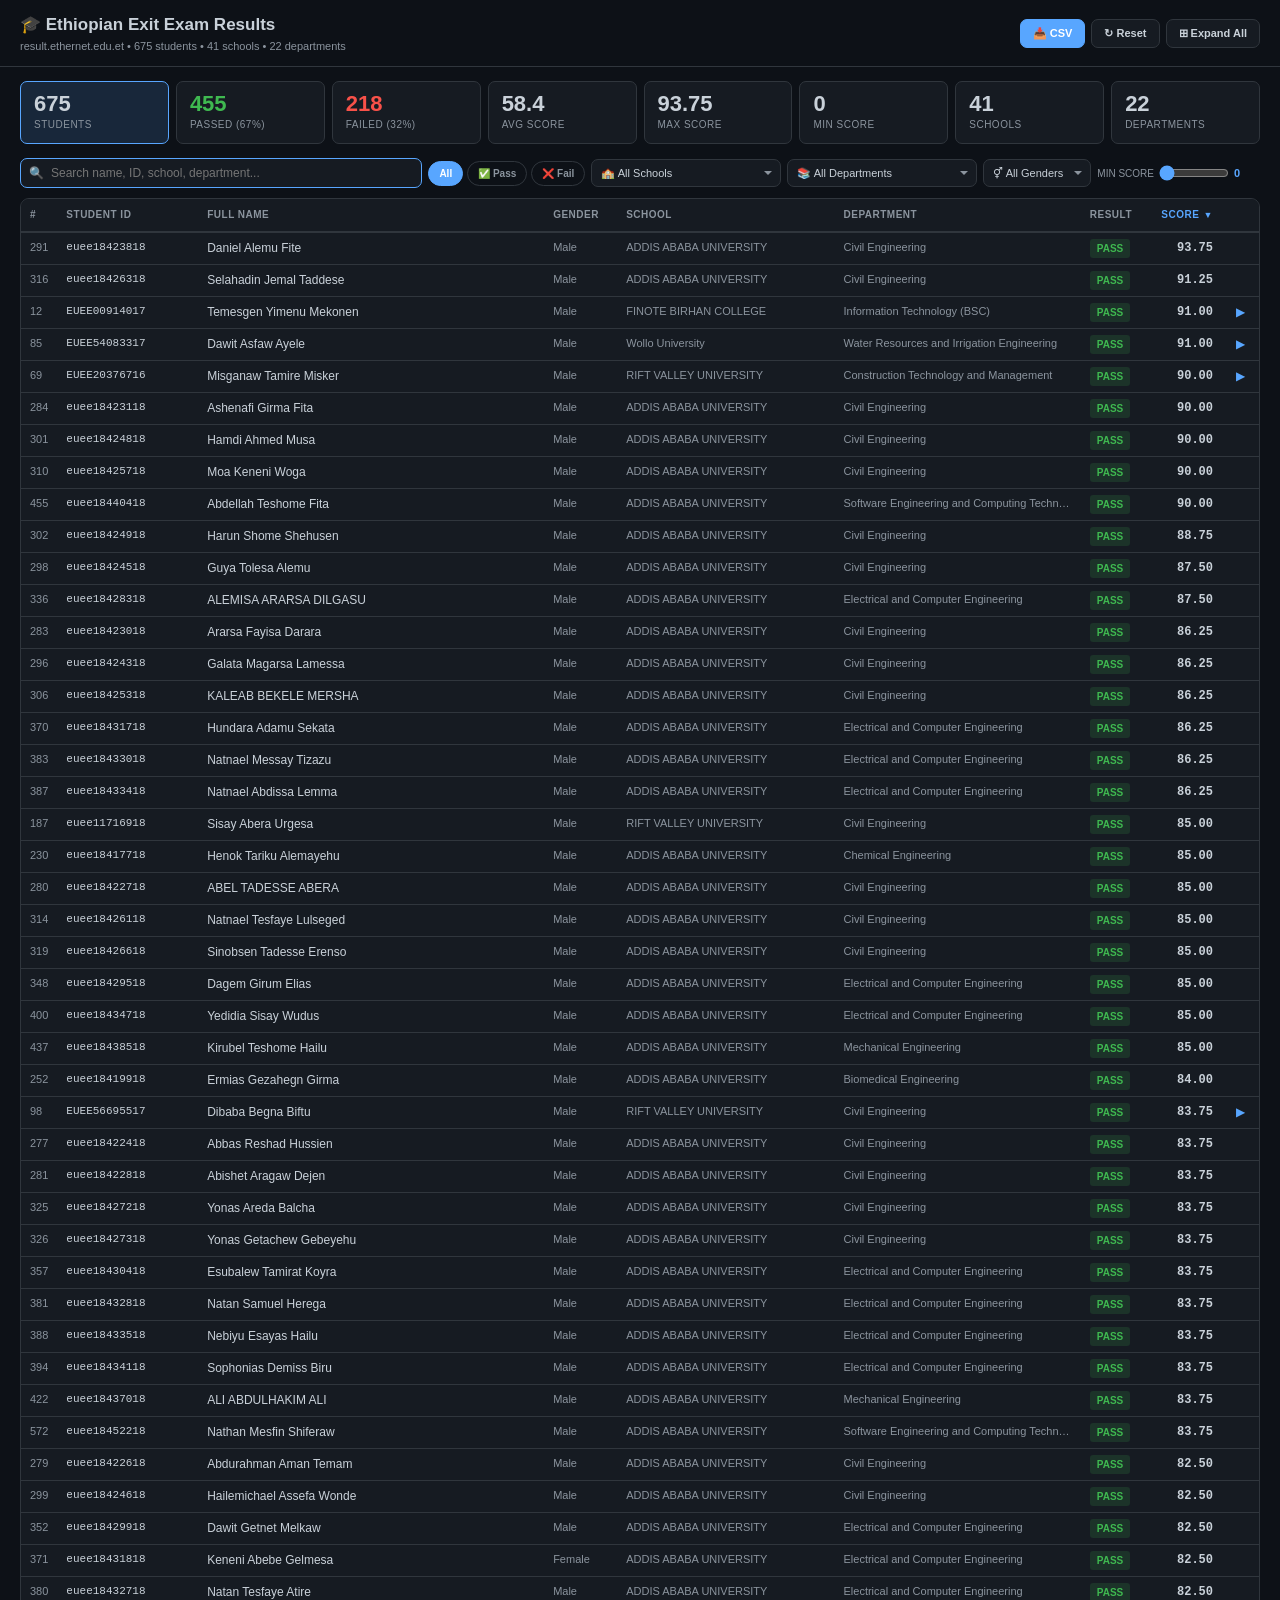
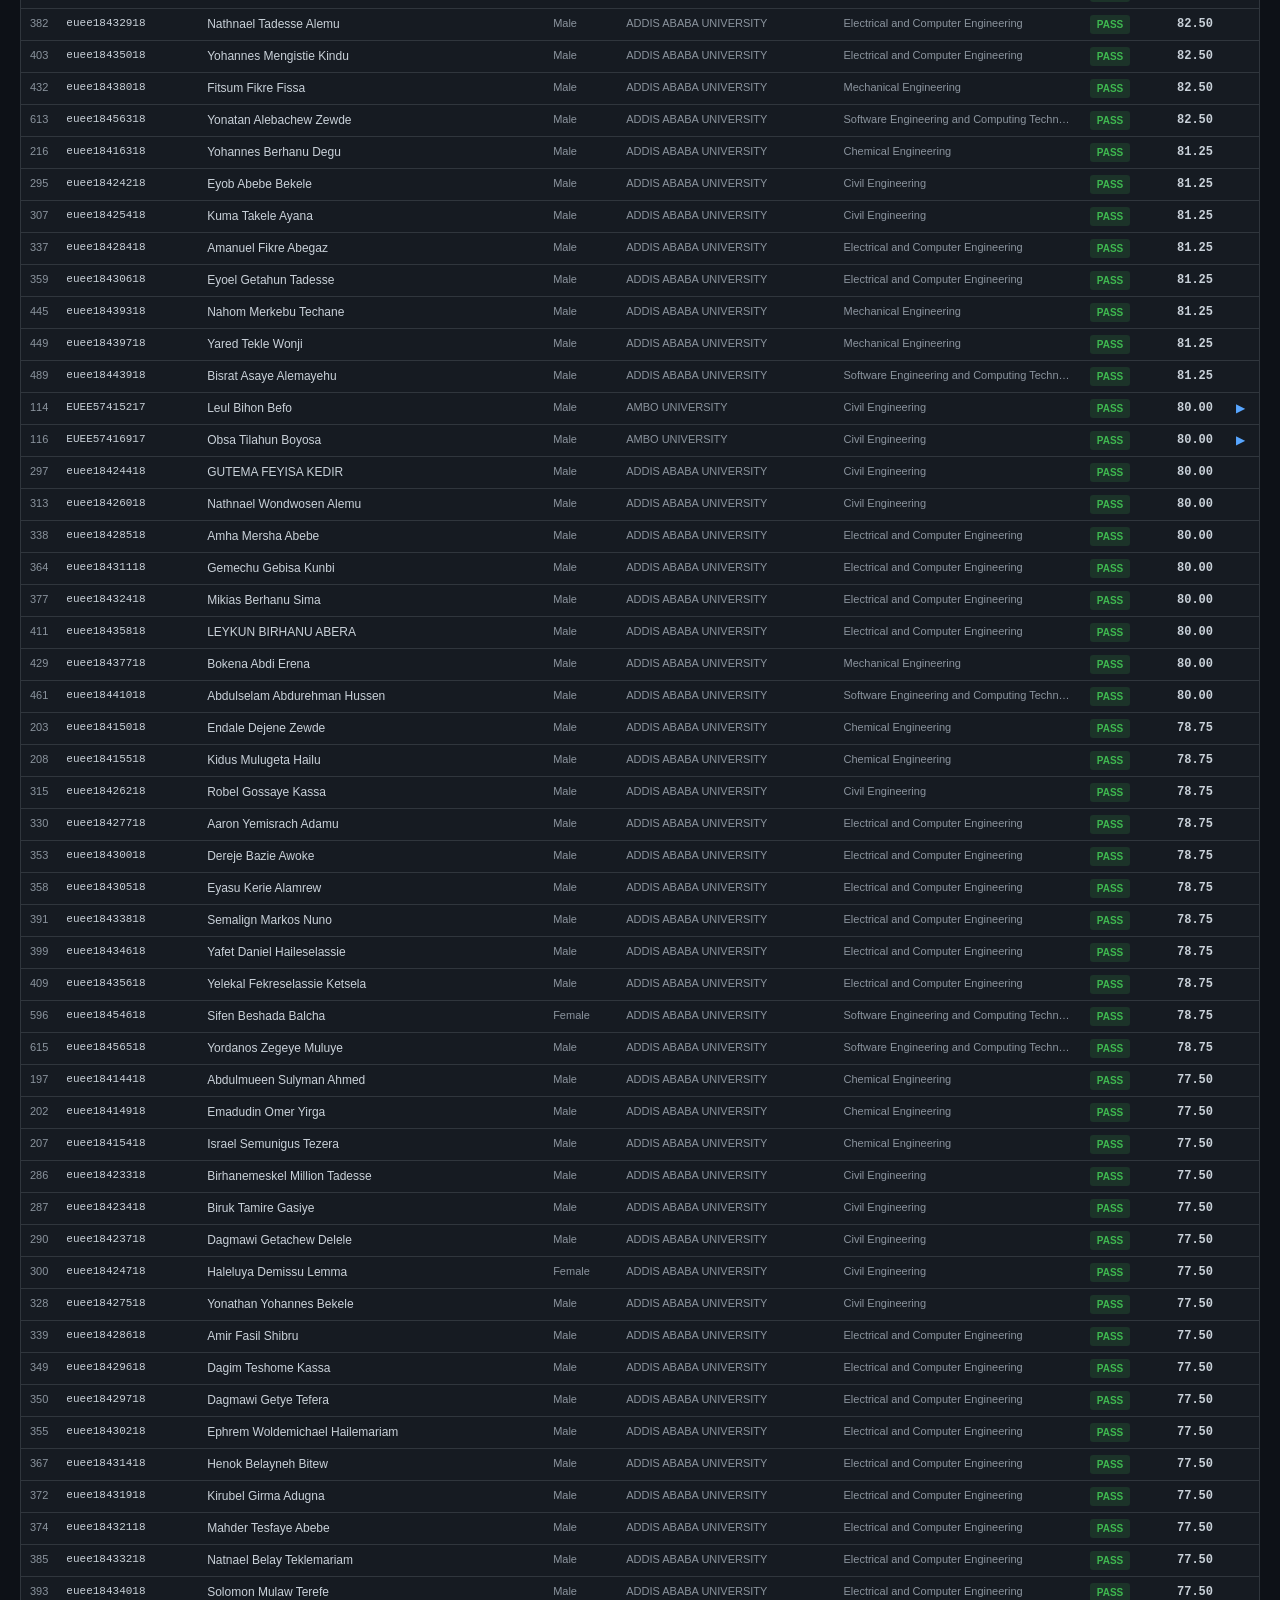
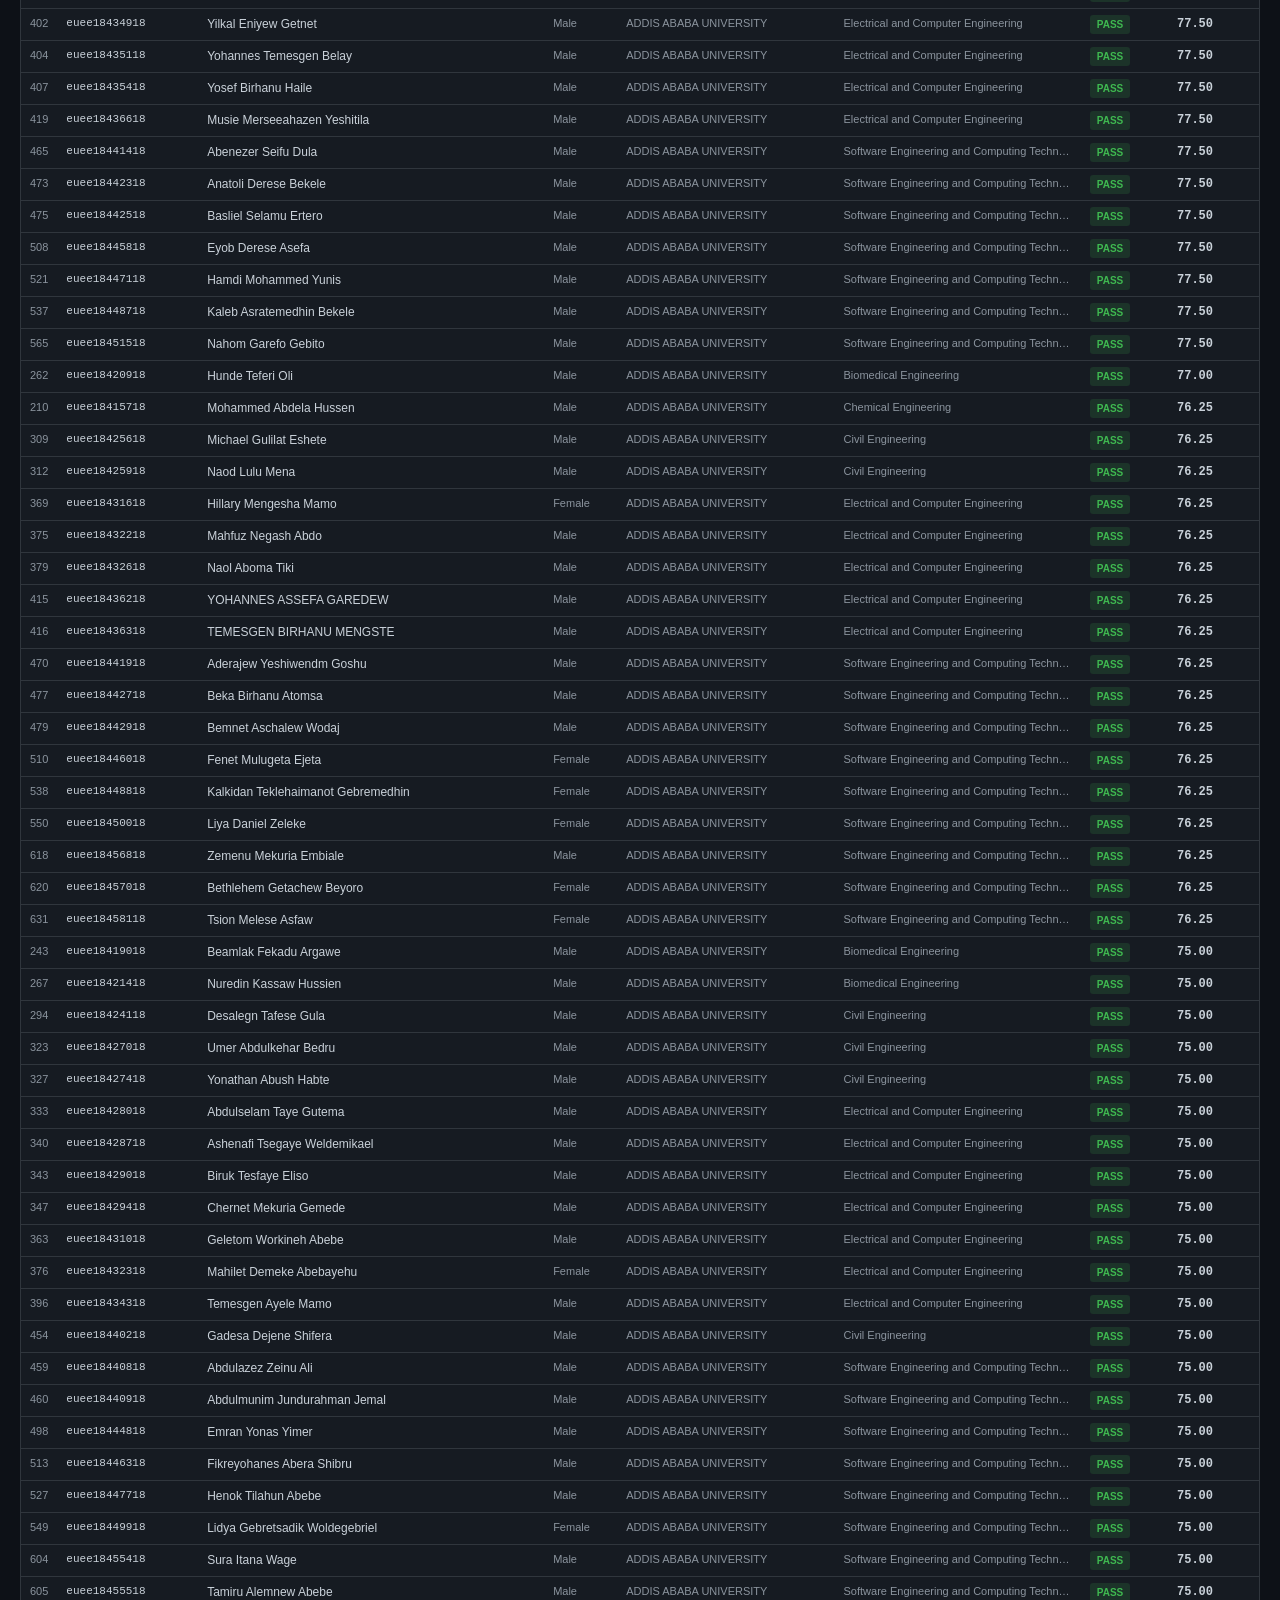
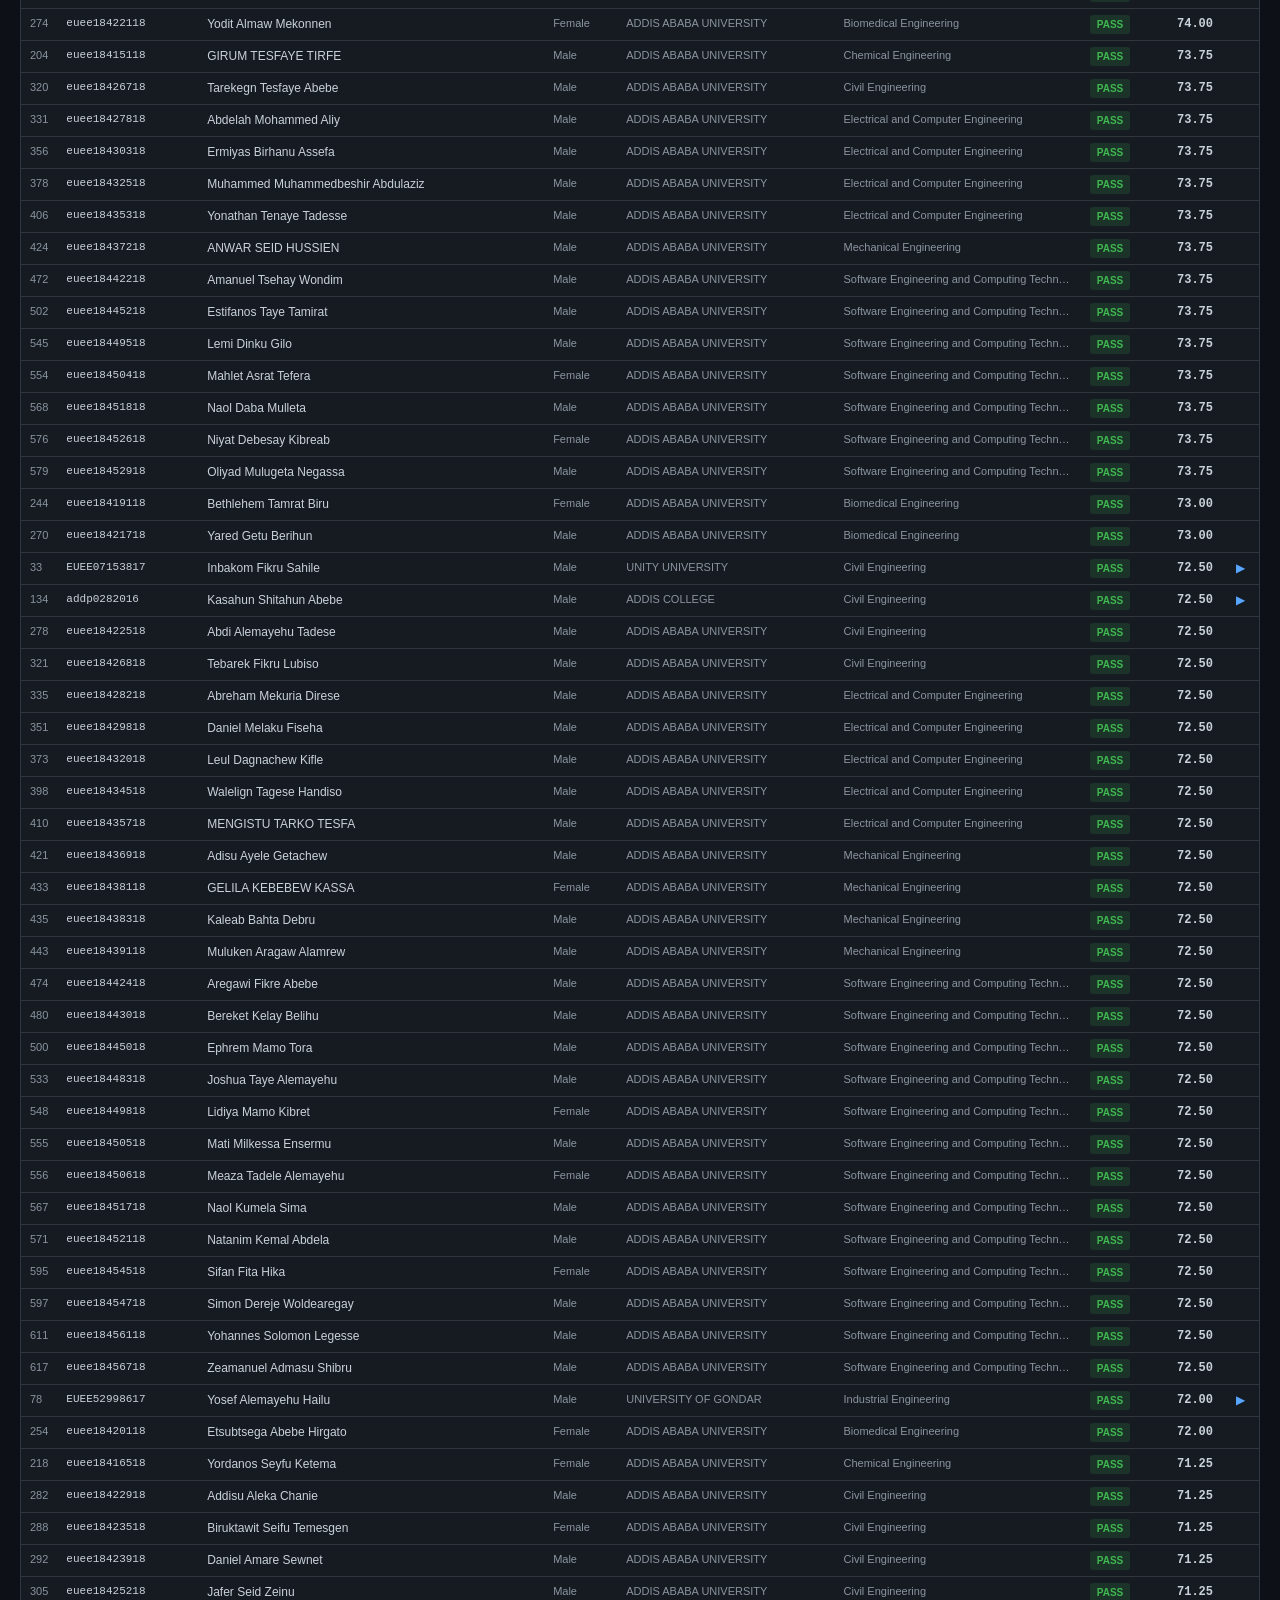
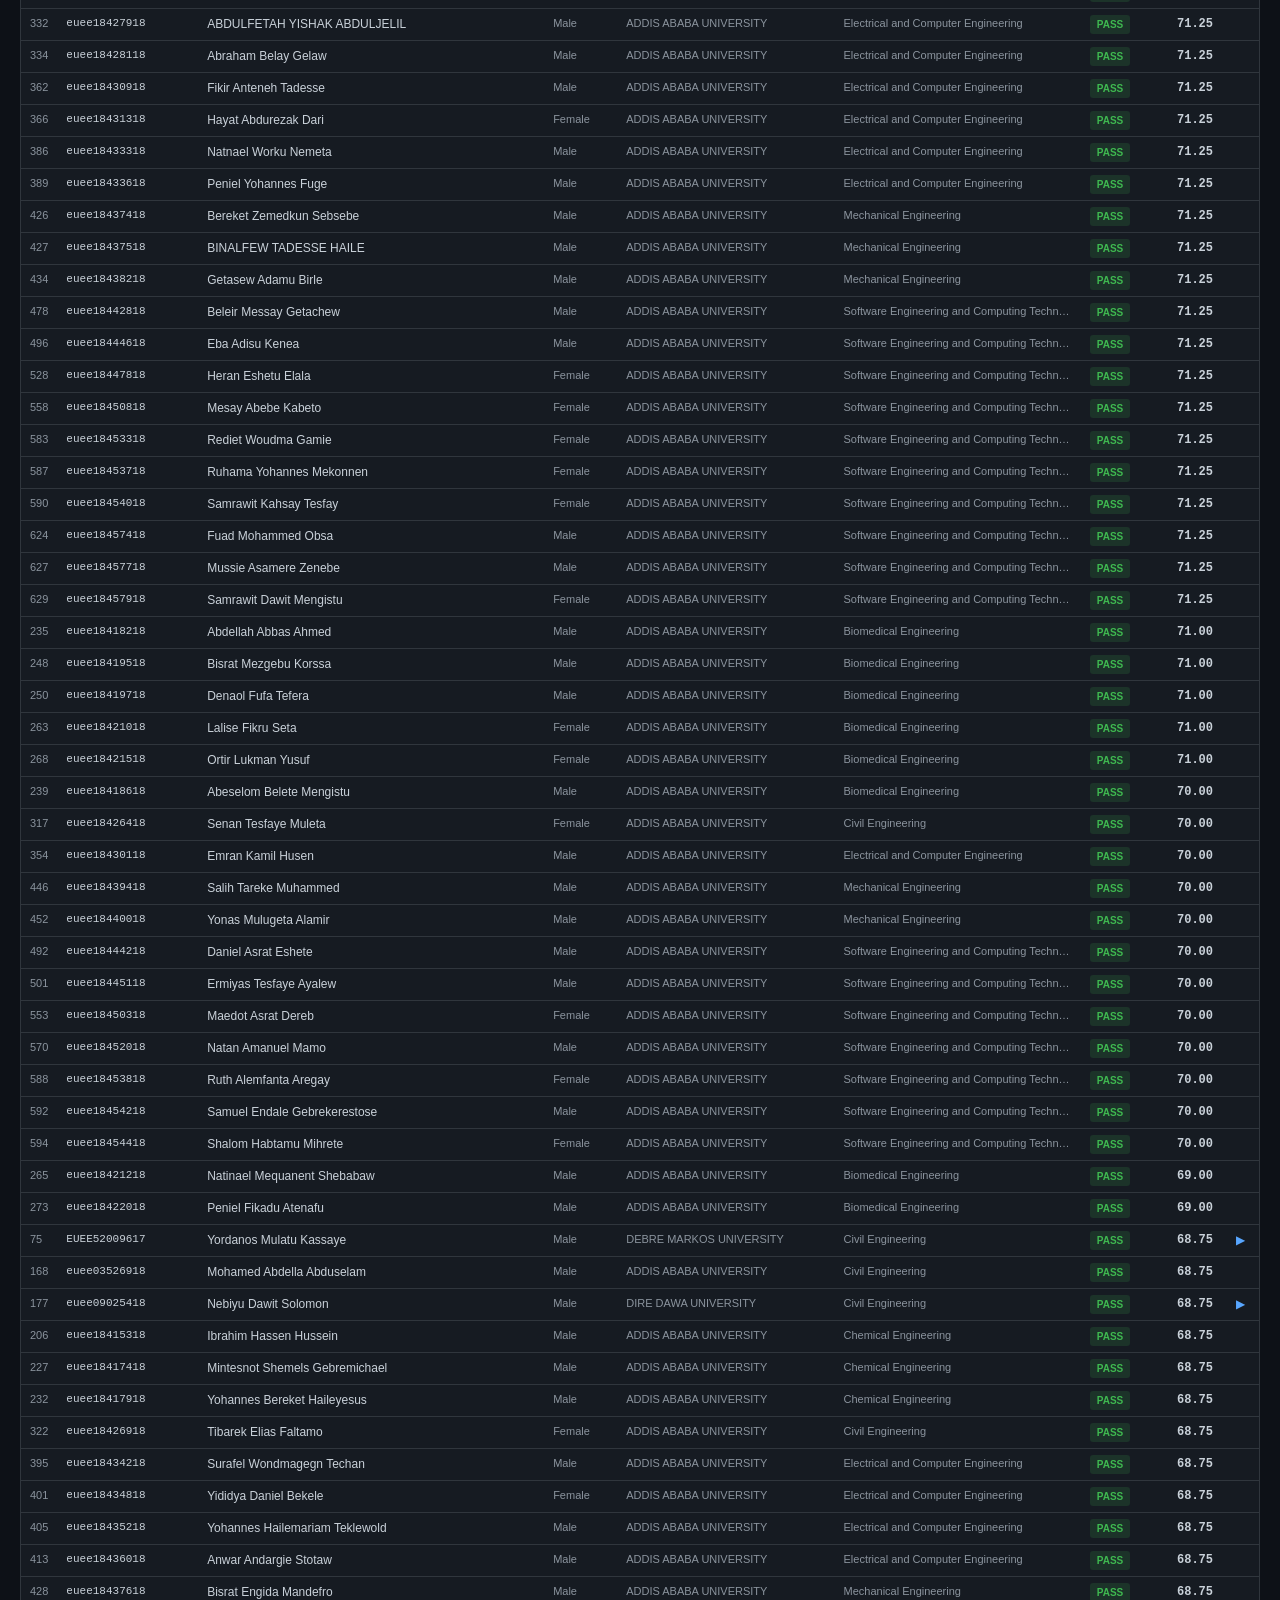
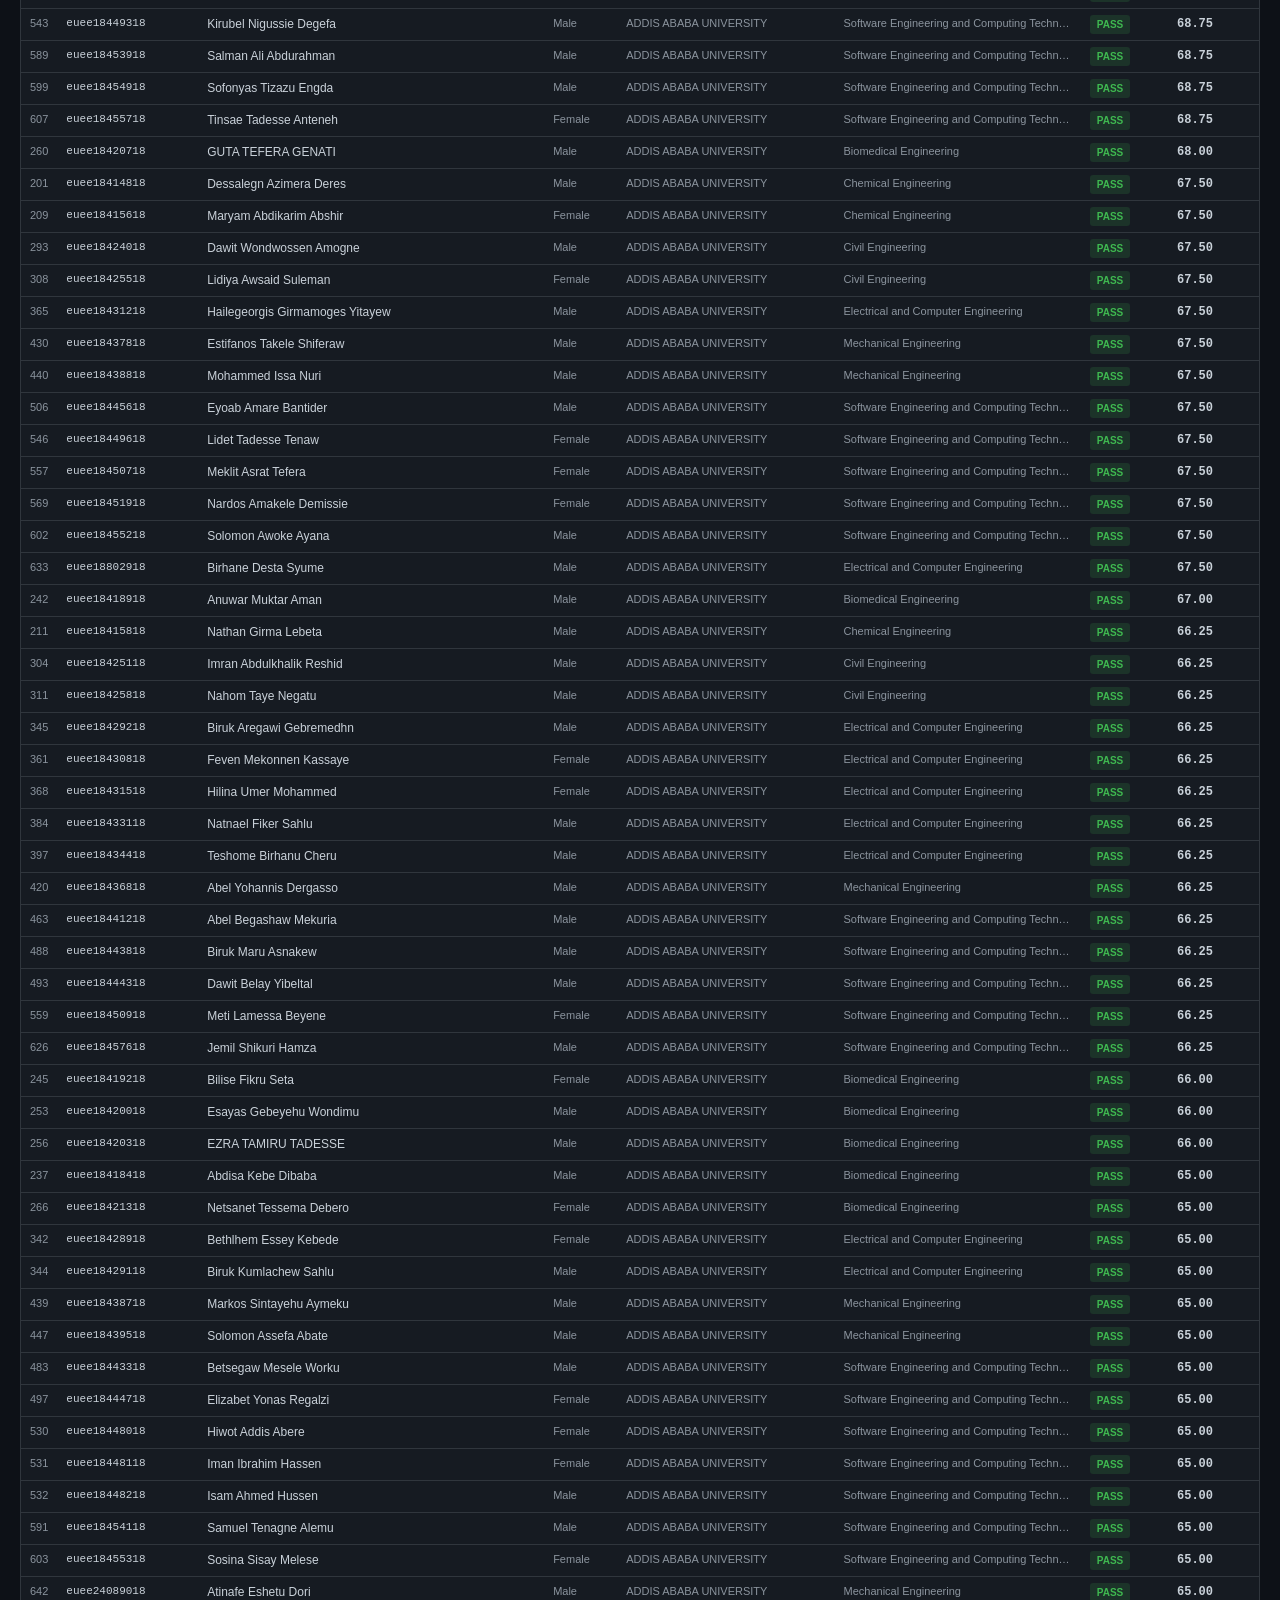
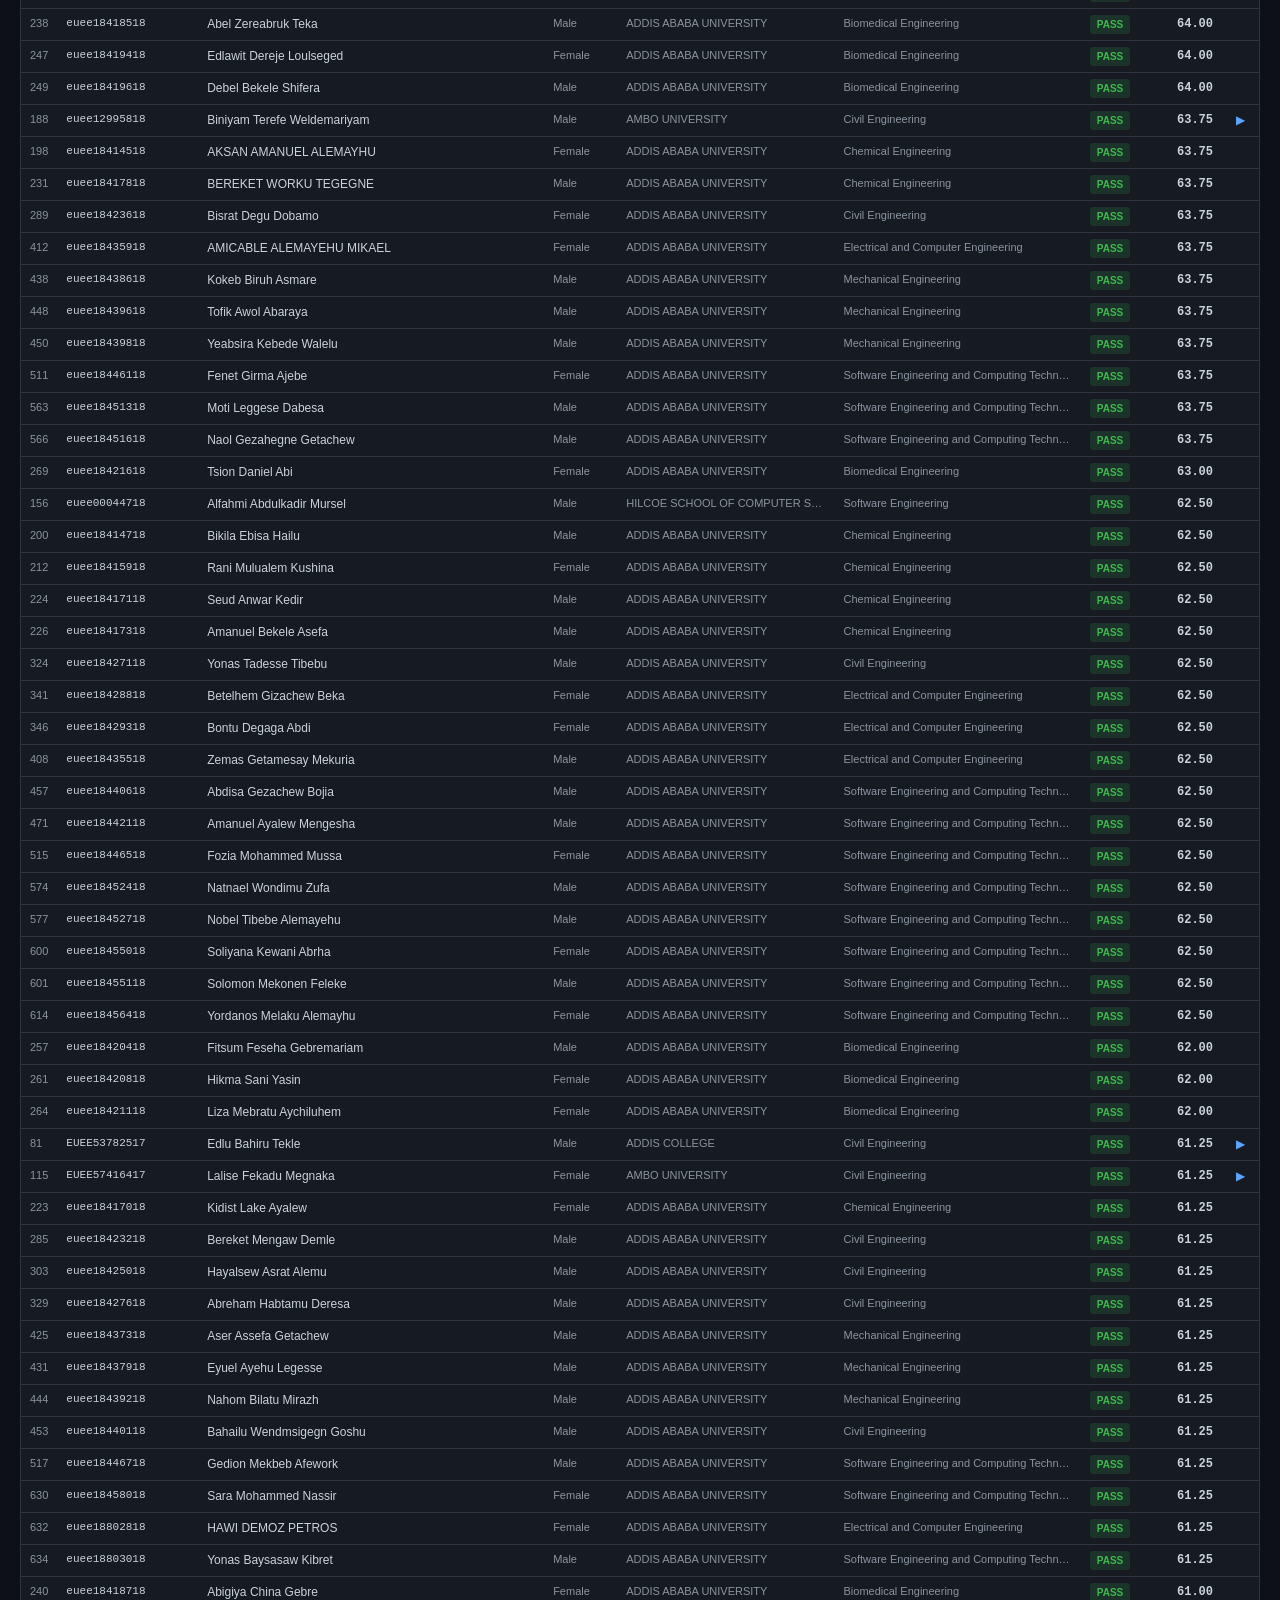
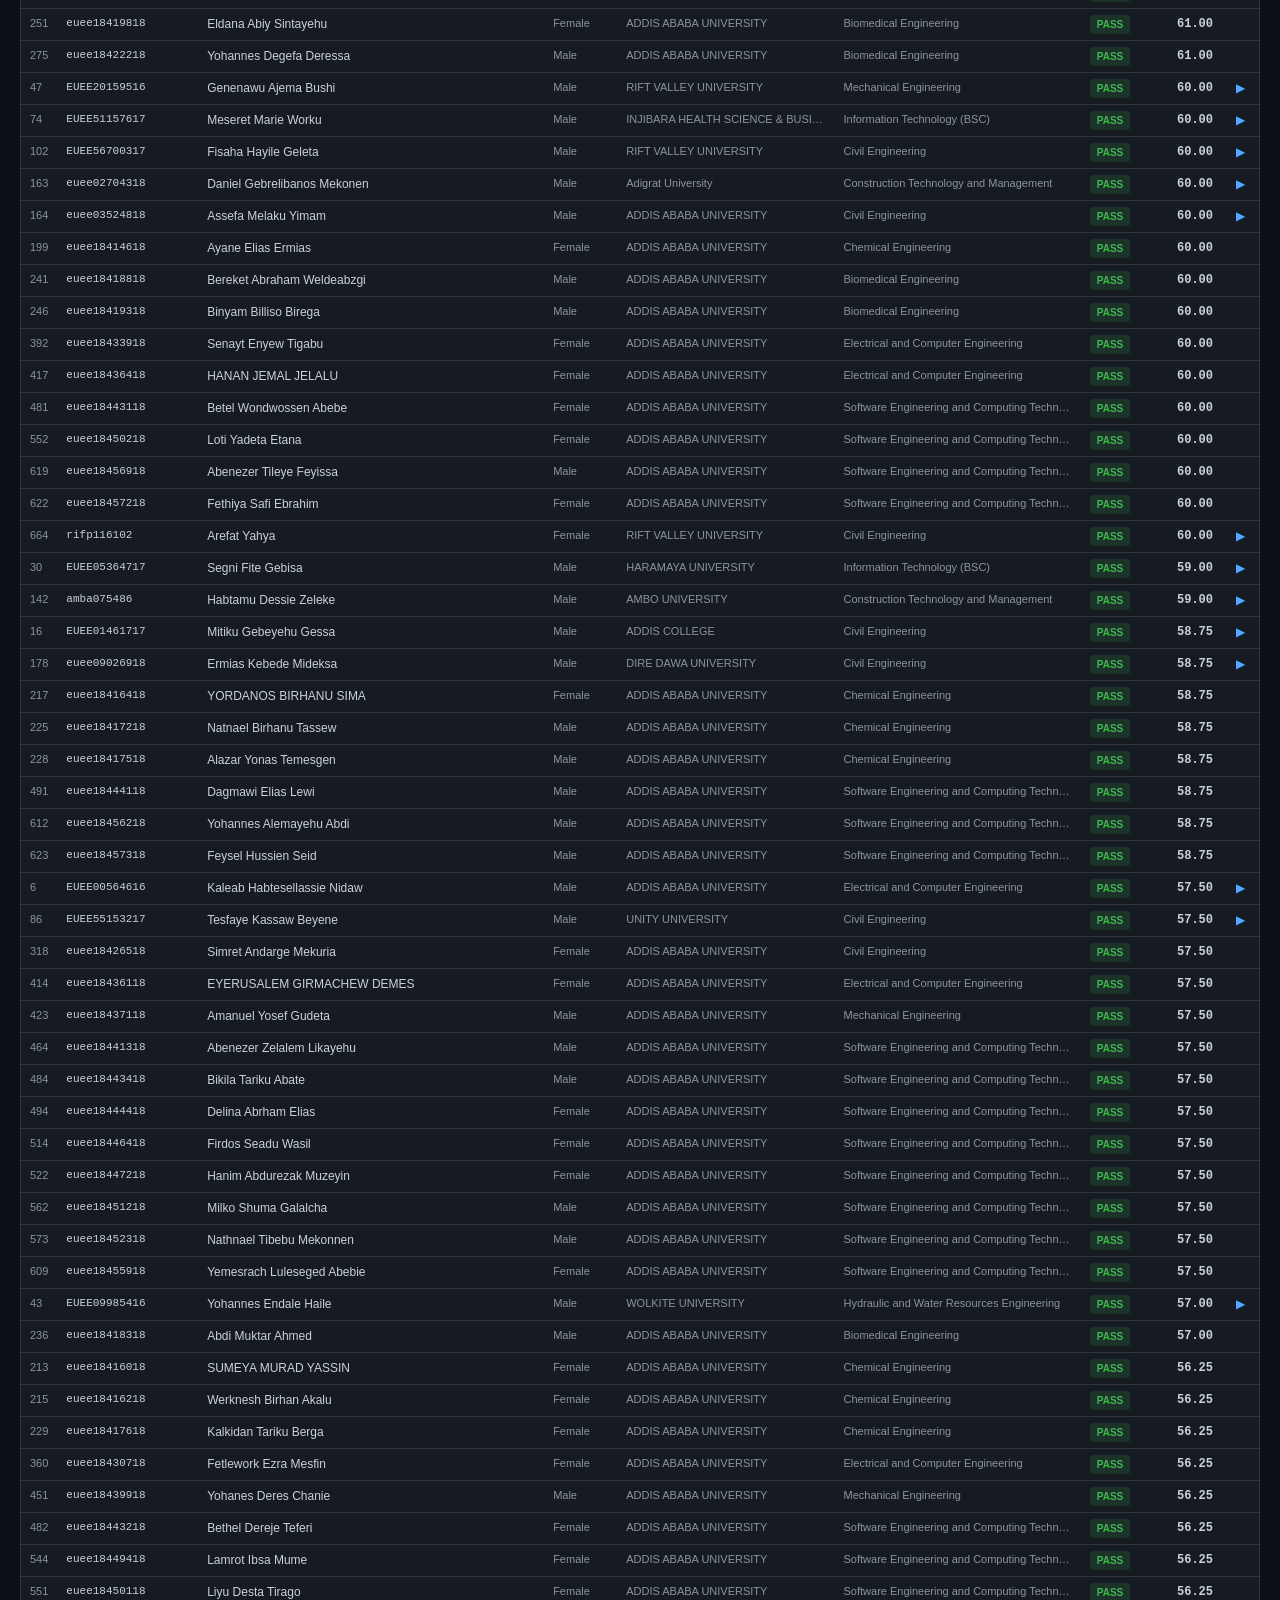
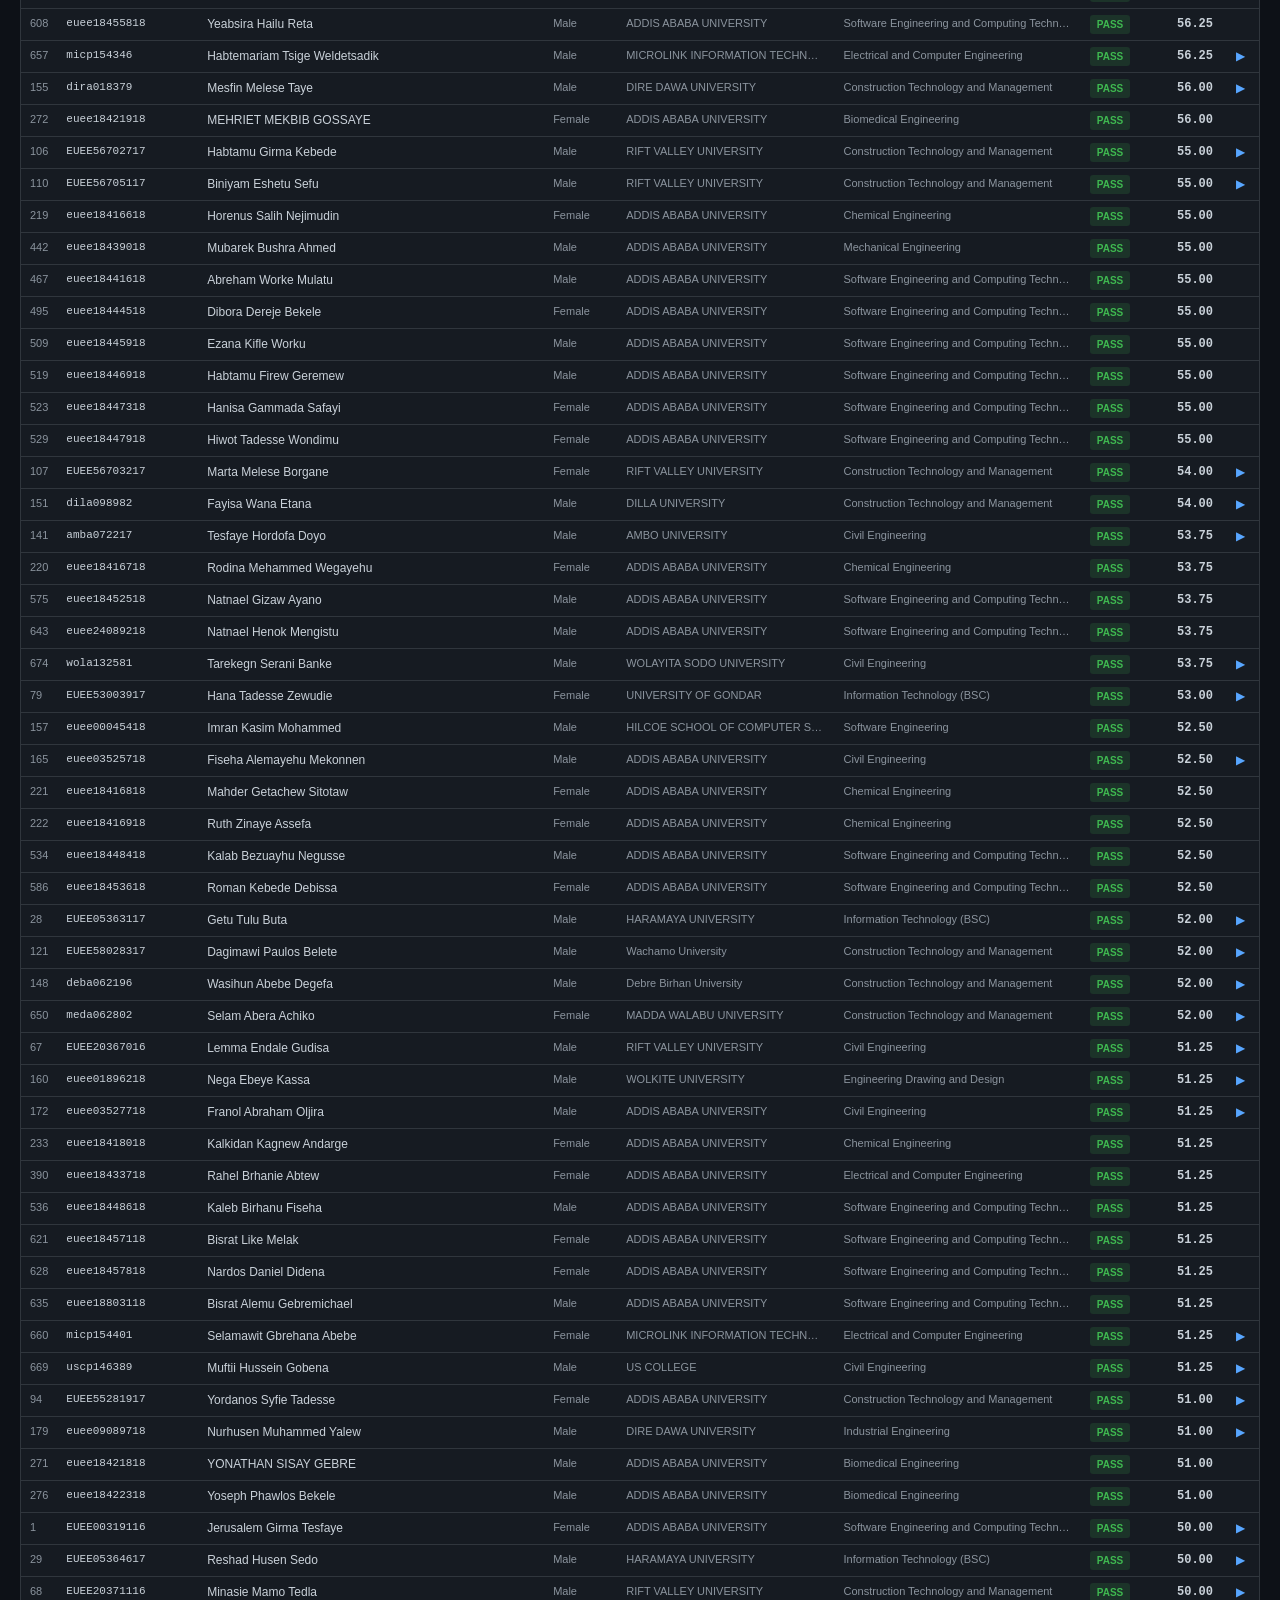
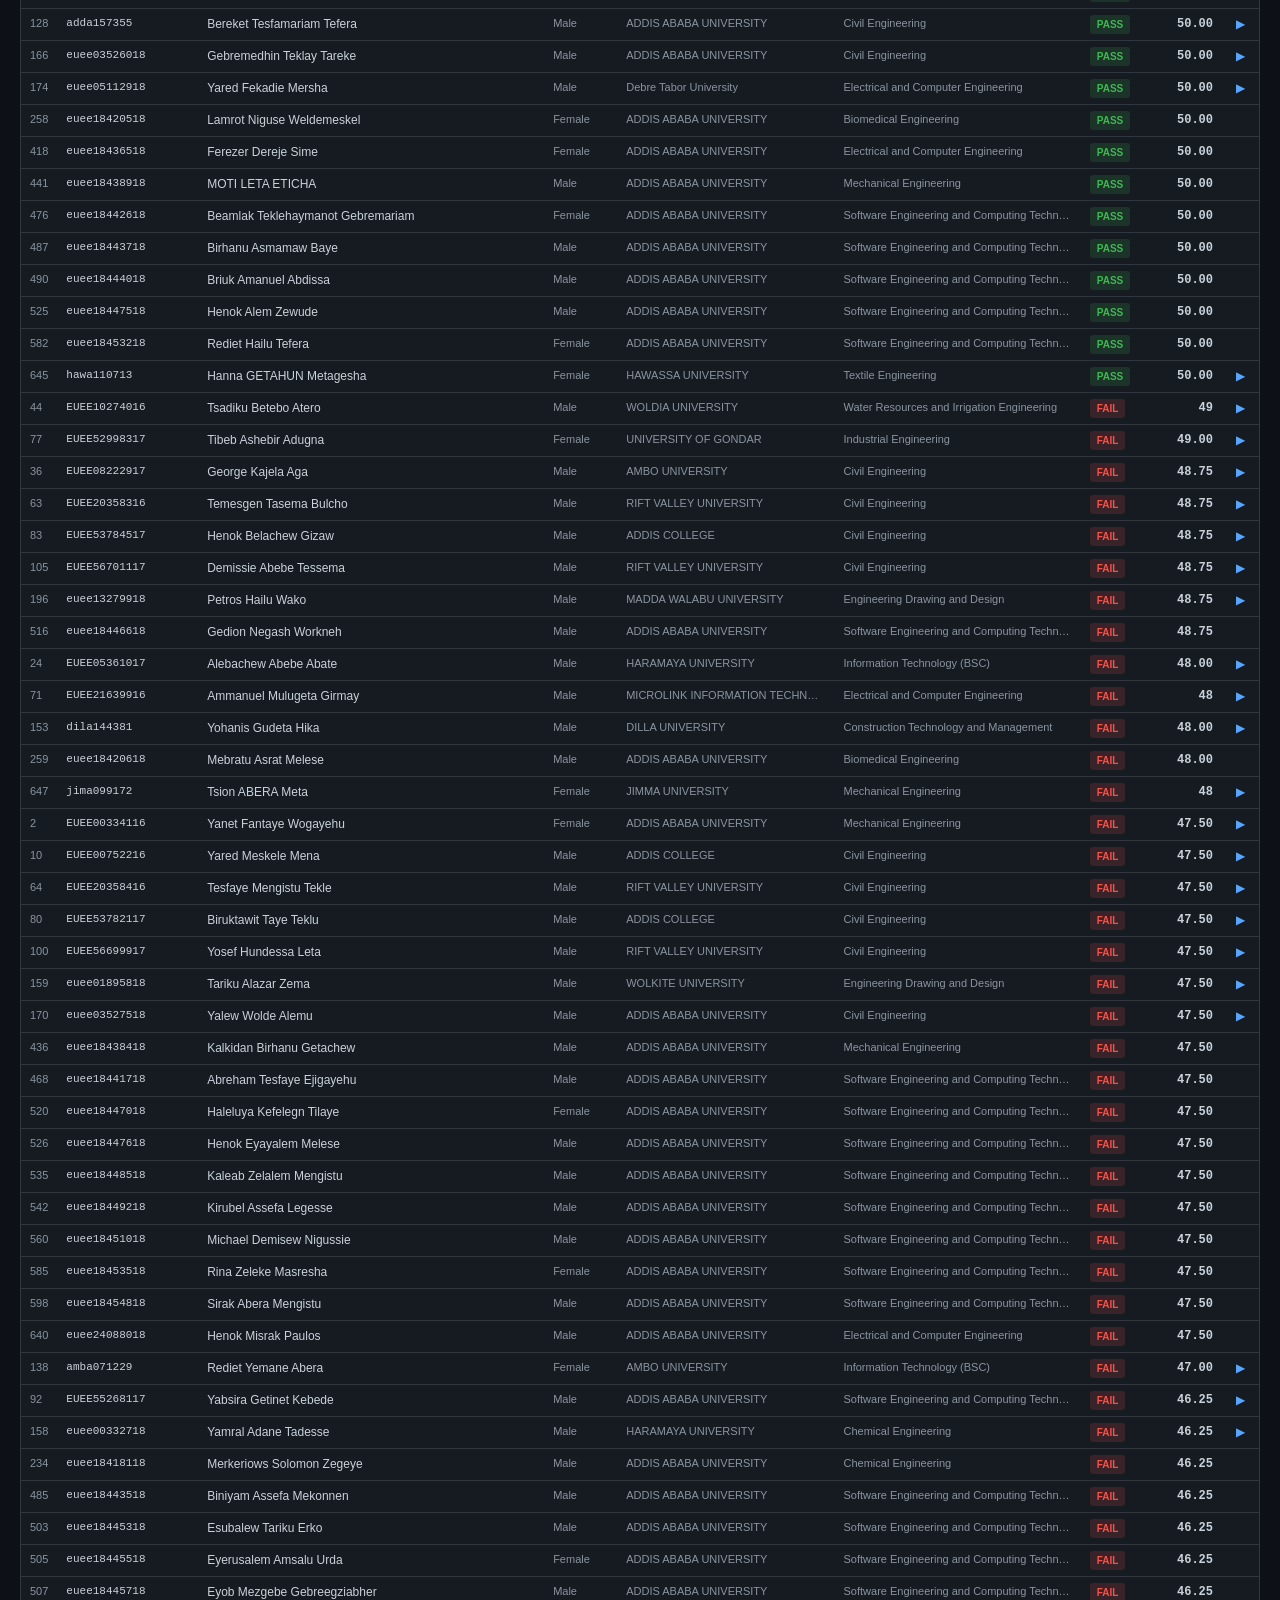
==== commit 28e4456e: "add 220 more students, 675 total, 41 schools, 22 depts" ====
--- a/exit-exam-results/index.html
+++ b/exit-exam-results/index.html
@@ -3,7 +3,7 @@
 <head>
 <meta charset="UTF-8">
 <meta name="viewport" content="width=device-width, initial-scale=1.0">
-<title>Ethiopian Exit Exam Results — 455 Students</title>
+<title>Ethiopian Exit Exam Results — 675 Students</title>
 <style>
 :root {
   --bg: #0d1117; --card: #161b22; --border: #30363d; --text: #c9d1d9;
@@ -13,58 +13,52 @@
 }
 * { margin:0; padding:0; box-sizing:border-box; }
 body { background:var(--bg); color:var(--text); font:14px/1.5 -apple-system,BlinkMacSystemFont,'Segoe UI',sans-serif; min-height:100vh; }
-header { position:sticky; top:0; z-index:20; background:var(--bg); border-bottom:1px solid var(--border); padding:14px 24px; backdrop-filter:blur(12px); display:flex; justify-content:space-between; align-items:center; flex-wrap:wrap; gap:10px; }
-header h1 { font-size:18px; }
-header .sub { color:var(--muted); font-size:12px; }
-.container { max-width:1500px; margin:0 auto; padding:16px 24px; }
-
-/* Stats */
-.stats { display:grid; grid-template-columns:repeat(auto-fit,minmax(130px,1fr)); gap:8px; margin-bottom:16px; }
-.stat { background:var(--card); border:1px solid var(--border); border-radius:8px; padding:12px 14px; cursor:pointer; user-select:none; transition:all .15s; }
+header { position:sticky; top:0; z-index:20; background:var(--bg); border-bottom:1px solid var(--border); padding:12px 20px; backdrop-filter:blur(12px); display:flex; justify-content:space-between; align-items:center; flex-wrap:wrap; gap:8px; }
+header h1 { font-size:17px; }
+header .sub { color:var(--muted); font-size:11px; }
+.container { max-width:1500px; margin:0 auto; padding:14px 20px; }
+
+.stats { display:grid; grid-template-columns:repeat(auto-fit,minmax(120px,1fr)); gap:7px; margin-bottom:14px; }
+.stat { background:var(--card); border:1px solid var(--border); border-radius:7px; padding:11px 13px; cursor:pointer; user-select:none; transition:all .15s; }
 .stat:hover { border-color:var(--accent); }
 .stat.active { border-color:var(--accent); background:var(--selected); }
-.stat .val { font-size:24px; font-weight:700; line-height:1; }
-.stat .lbl { font-size:10px; color:var(--muted); margin-top:3px; text-transform:uppercase; letter-spacing:.5px; }
+.stat .val { font-size:22px; font-weight:700; line-height:1; }
+.stat .lbl { font-size:10px; color:var(--muted); margin-top:2px; text-transform:uppercase; letter-spacing:.5px; }
 .stat.pass .val { color:var(--pass); }
 .stat.fail .val { color:var(--fail); }
 
-/* Filters */
-.filters { display:flex; gap:8px; margin-bottom:12px; flex-wrap:wrap; align-items:center; }
-.search-box { flex:1; min-width:180px; position:relative; }
-.search-box input { width:100%; padding:8px 12px 8px 32px; background:var(--card); border:1px solid var(--border); border-radius:8px; color:var(--text); font-size:13px; outline:none; }
+.filters { display:flex; gap:6px; margin-bottom:10px; flex-wrap:wrap; align-items:center; }
+.search-box { flex:1; min-width:160px; position:relative; }
+.search-box input { width:100%; padding:7px 10px 7px 30px; background:var(--card); border:1px solid var(--border); border-radius:7px; color:var(--text); font-size:12px; outline:none; }
 .search-box input:focus { border-color:var(--accent); }
-.search-box .icon { position:absolute; left:10px; top:50%; transform:translateY(-50%); font-size:13px; }
-select { padding:8px 28px 8px 10px; background:var(--card); border:1px solid var(--border); border-radius:8px; color:var(--text); font-size:12px; cursor:pointer; outline:none; appearance:none; background-image:url("data:image/svg+xml,%3Csvg xmlns='http://www.w3.org/2000/svg' width='10' height='10' viewBox='0 0 10 10'%3E%3Cpath fill='%238b949e' d='M5 7L1 3h8z'/%3E%3C/svg%3E"); background-repeat:no-repeat; background-position:right 8px center; max-width:200px; }
+.search-box .icon { position:absolute; left:9px; top:50%; transform:translateY(-50%); font-size:12px; }
+select { padding:7px 26px 7px 9px; background:var(--card); border:1px solid var(--border); border-radius:7px; color:var(--text); font-size:11px; cursor:pointer; outline:none; appearance:none; background-image:url("data:image/svg+xml,%3Csvg xmlns='http://www.w3.org/2000/svg' width='10' height='10' viewBox='0 0 10 10'%3E%3Cpath fill='%238b949e' d='M5 7L1 3h8z'/%3E%3C/svg%3E"); background-repeat:no-repeat; background-position:right 7px center; max-width:190px; }
 select:focus { border-color:var(--accent); }
 .chips { display:flex; gap:4px; flex-wrap:wrap; }
-.chip { padding:5px 11px; border-radius:16px; font-size:11px; font-weight:600; cursor:pointer; border:1px solid var(--border); background:transparent; color:var(--muted); transition:all .12s; user-select:none; white-space:nowrap; }
+.chip { padding:4px 10px; border-radius:14px; font-size:10px; font-weight:600; cursor:pointer; border:1px solid var(--border); background:transparent; color:var(--muted); transition:all .12s; user-select:none; white-space:nowrap; }
 .chip:hover { border-color:var(--accent); color:var(--text); }
 .chip.active { background:var(--accent); color:#fff; border-color:var(--accent); }
-.chip .count { opacity:.7; font-size:10px; margin-left:3px; }
-.btn { padding:8px 14px; border-radius:8px; font-size:12px; font-weight:600; cursor:pointer; border:1px solid var(--border); background:var(--card); color:var(--text); transition:all .12s; white-space:nowrap; }
+.btn { padding:7px 12px; border-radius:7px; font-size:11px; font-weight:600; cursor:pointer; border:1px solid var(--border); background:var(--card); color:var(--text); transition:all .12s; white-space:nowrap; }
 .btn:hover { border-color:var(--accent); background:var(--hover); }
 .btn.primary { background:var(--accent); color:#fff; border-color:var(--accent); }
 
-/* Range */
-.range-group { display:flex; align-items:center; gap:6px; }
+.range-group { display:flex; align-items:center; gap:5px; }
 .range-group label { font-size:10px; color:var(--muted); text-transform:uppercase; white-space:nowrap; }
-.range-group input[type=range] { width:80px; accent-color:var(--accent); }
-.range-group .range-val { font-size:12px; color:var(--accent); min-width:30px; font-weight:600; }
-
-/* Table */
-.table-wrap { background:var(--card); border:1px solid var(--border); border-radius:10px; overflow-x:auto; }
-table { width:100%; border-collapse:collapse; min-width:900px; }
-thead { position:sticky; top:0; z-index:1; }
-th { text-align:left; padding:9px 10px; background:var(--card); border-bottom:2px solid var(--border); color:var(--muted); font-size:10px; text-transform:uppercase; letter-spacing:.5px; cursor:pointer; user-select:none; white-space:nowrap; position:sticky; top:0; }
+.range-group input[type=range] { width:70px; accent-color:var(--accent); }
+.range-group .range-val { font-size:11px; color:var(--accent); min-width:26px; font-weight:600; }
+
+.table-wrap { background:var(--card); border:1px solid var(--border); border-radius:9px; overflow-x:auto; }
+table { width:100%; border-collapse:collapse; min-width:920px; }
+th { text-align:left; padding:8px 9px; background:var(--card); border-bottom:2px solid var(--border); color:var(--muted); font-size:10px; text-transform:uppercase; letter-spacing:.5px; cursor:pointer; user-select:none; white-space:nowrap; }
 th:hover { color:var(--text); }
-th .arr { opacity:0; font-size:10px; margin-left:2px; }
+th .arr { opacity:0; font-size:9px; margin-left:1px; }
 th:hover .arr, th.sorted .arr { opacity:1; }
 th.sorted { color:var(--accent); }
-td { padding:7px 10px; border-bottom:1px solid var(--border); font-size:12px; vertical-align:top; }
+td { padding:6px 9px; border-bottom:1px solid var(--border); font-size:12px; vertical-align:top; }
 tr { transition:background .1s; }
 tr:hover { background:var(--hover); }
 tr.expanded { background:var(--selected); }
-.badge { display:inline-block; padding:2px 8px; border-radius:3px; font-size:10px; font-weight:600; }
+.badge { display:inline-block; padding:2px 7px; border-radius:3px; font-size:10px; font-weight:600; }
 .badge-pass { background:rgba(63,185,80,0.15); color:var(--pass); }
 .badge-fail { background:rgba(248,81,73,0.15); color:var(--fail); }
 .badge-absent { background:rgba(210,153,29,0.15); color:var(--warn); }
@@ -72,26 +66,23 @@
 .mono { font-family:'SF Mono',SFMono-Regular,Consolas,monospace; font-size:11px; }
 .muted { color:var(--muted); font-size:11px; }
 .score { font-family:'SF Mono',SFMono-Regular,Consolas,monospace; text-align:right; font-weight:600; }
-.expand-btn { cursor:pointer; color:var(--accent); font-size:13px; user-select:none; padding:2px 6px; border-radius:4px; }
+.expand-btn { cursor:pointer; color:var(--accent); font-size:12px; user-select:none; padding:1px 5px; border-radius:3px; }
 .expand-btn:hover { background:var(--hover); }
-.attempts-row td { padding:0 0 12px 40px; border-bottom:1px solid var(--border); background:rgba(88,166,255,0.03); }
-.attempts-table { width:100%; font-size:11px; }
-.attempts-table td { padding:3px 8px; border:none; font-size:11px; }
-.attempts-table .ah { color:var(--muted); font-size:10px; }
-
-/* Footer */
-.footer { padding:16px; text-align:center; color:var(--muted); font-size:11px; }
+.attempts-row td { padding:0 0 10px 38px; border-bottom:1px solid var(--border); background:rgba(88,166,255,0.03); }
+.attempts-table { width:100%; font-size:10px; }
+.attempts-table td { padding:2px 7px; border:none; font-size:10px; }
+.attempts-table .ah { color:var(--muted); font-size:9px; }
+
+.footer { padding:14px; text-align:center; color:var(--muted); font-size:11px; }
 .footer span { color:var(--accent); font-weight:600; }
 
-/* Anim */
 @keyframes fadeIn { from { opacity:0; transform:translateY(3px); } to { opacity:1; transform:translateY(0); } }
 tr { animation:fadeIn .15s ease; }
 
 @media (max-width:768px) {
   .filters { flex-direction:column; }
   .search-box { min-width:100%; }
-  .container { padding:10px; }
-  header { padding:10px 14px; }
+  .container { padding:8px; }
 }
 </style>
 </head>
@@ -99,9 +90,9 @@
 <header>
   <div>
     <h1>🎓 Ethiopian Exit Exam Results</h1>
-    <p class="sub">result.ethernet.edu.et • 455 students • 34 schools • 13 departments</p>
-  </div>
-  <div style="display:flex;gap:8px">
+    <p class="sub">result.ethernet.edu.et • 675 students • 41 schools • 22 departments</p>
+  </div>
+  <div style="display:flex;gap:6px">
     <button class="btn primary" onclick="exportCSV()">📥 CSV</button>
     <button class="btn" onclick="resetAll()">↻ Reset</button>
     <button class="btn" id="expandAllBtn" onclick="toggleExpandAll()">⊞ Expand All</button>
@@ -123,11 +114,11 @@
     </div>
     <select id="schoolFilter" onchange="onFilter()">
       <option value="">🏫 All Schools</option>
-      <option value="ADDIS ABABA UNIVERSITY">ADDIS ABABA UNIVERSITY</option><option value="ADDIS COLLEGE">ADDIS COLLEGE</option><option value="ALKAN HSBT COLLEGE">ALKAN HSBT COLLEGE</option><option value="AMBO UNIVERSITY">AMBO UNIVERSITY</option><option value="Arbaminch University">Arbaminch University</option><option value="Bule Hora University">Bule Hora University</option><option value="DEBRE MARKOS UNIVERSITY">DEBRE MARKOS UNIVERSITY</option><option value="DIRE DAWA UNIVERSITY">DIRE DAWA UNIVERSITY</option><option value="Debre Birhan University">Debre Birhan University</option><option value="Debre Tabor University">Debre Tabor University</option><option value="FINOTE BIRHAN COLLEGE">FINOTE BIRHAN COLLEGE</option><option value="GAMBELLA UNIVERSITY">GAMBELLA UNIVERSITY</option><option value="HARAMAYA UNIVERSITY">HARAMAYA UNIVERSITY</option><option value="HIBRE BIHER COLLEGE">HIBRE BIHER COLLEGE</option><option value="HILCOE SCHOOL OF COMPUTER SCIENCE & TECHNOLOGY">HILCOE SCHOOL OF COMPUTER SCIENCE & TECHNOLOGY</option><option value="INFOLINK UNIVERSITY COLLEGE">INFOLINK UNIVERSITY COLLEGE</option><option value="INJIBARA HEALTH SCIENCE & BUSINESS COLLEGE">INJIBARA HEALTH SCIENCE & BUSINESS COLLEGE</option><option value="JIGJIGA UNIVERSITY">JIGJIGA UNIVERSITY</option><option value="JIMMA UNIVERSITY">JIMMA UNIVERSITY</option><option value="MADDA WALABU UNIVERSITY">MADDA WALABU UNIVERSITY</option><option value="MATTU UNIVERSITY">MATTU UNIVERSITY</option><option value="MEKELLE UNIVERSITY">MEKELLE UNIVERSITY</option><option value="MICROLINK INFORMATION TECHNOLOGY COLLEGE">MICROLINK INFORMATION TECHNOLOGY COLLEGE</option><option value="Mizan Tepi University">Mizan Tepi University</option><option value="NETWORK COLLEGE">NETWORK COLLEGE</option><option value="Power College">Power College</option><option value="RIFT VALLEY UNIVERSITY">RIFT VALLEY UNIVERSITY</option><option value="UNIVERSITY OF GONDAR">UNIVERSITY OF GONDAR</option><option value="WOLAYITA SODO UNIVERSITY">WOLAYITA SODO UNIVERSITY</option><option value="WOLDIA UNIVERSITY">WOLDIA UNIVERSITY</option><option value="WOLKITE UNIVERSITY">WOLKITE UNIVERSITY</option><option value="Wachamo University">Wachamo University</option><option value="Wollega University">Wollega University</option><option value="Wollo University">Wollo University</option>
+      <option value="ADDIS ABABA UNIVERSITY">ADDIS ABABA UNIVERSITY</option><option value="ADDIS COLLEGE">ADDIS COLLEGE</option><option value="ALKAN HSBT COLLEGE">ALKAN HSBT COLLEGE</option><option value="AMBO UNIVERSITY">AMBO UNIVERSITY</option><option value="Adigrat University">Adigrat University</option><option value="Aksum University">Aksum University</option><option value="Arbaminch University">Arbaminch University</option><option value="BAHIR DAR UNIVERSITY">BAHIR DAR UNIVERSITY</option><option value="Bule Hora University">Bule Hora University</option><option value="DEBRE MARKOS UNIVERSITY">DEBRE MARKOS UNIVERSITY</option><option value="DILLA UNIVERSITY">DILLA UNIVERSITY</option><option value="DIRE DAWA UNIVERSITY">DIRE DAWA UNIVERSITY</option><option value="Debre Birhan University">Debre Birhan University</option><option value="Debre Tabor University">Debre Tabor University</option><option value="FINOTE BIRHAN COLLEGE">FINOTE BIRHAN COLLEGE</option><option value="GAMBELLA UNIVERSITY">GAMBELLA UNIVERSITY</option><option value="HARAMAYA UNIVERSITY">HARAMAYA UNIVERSITY</option><option value="HAWASSA UNIVERSITY">HAWASSA UNIVERSITY</option><option value="HIBRE BIHER COLLEGE">HIBRE BIHER COLLEGE</option><option value="HILCOE SCHOOL OF COMPUTER SCIENCE & TECHNOLOGY">HILCOE SCHOOL OF COMPUTER SCIENCE & TECHNOLOGY</option><option value="INFOLINK UNIVERSITY COLLEGE">INFOLINK UNIVERSITY COLLEGE</option><option value="INJIBARA HEALTH SCIENCE & BUSINESS COLLEGE">INJIBARA HEALTH SCIENCE & BUSINESS COLLEGE</option><option value="JIGJIGA UNIVERSITY">JIGJIGA UNIVERSITY</option><option value="JIMMA UNIVERSITY">JIMMA UNIVERSITY</option><option value="MADDA WALABU UNIVERSITY">MADDA WALABU UNIVERSITY</option><option value="MATTU UNIVERSITY">MATTU UNIVERSITY</option><option value="MEKELLE UNIVERSITY">MEKELLE UNIVERSITY</option><option value="MICROLINK INFORMATION TECHNOLOGY COLLEGE">MICROLINK INFORMATION TECHNOLOGY COLLEGE</option><option value="Mizan Tepi University">Mizan Tepi University</option><option value="NETWORK COLLEGE">NETWORK COLLEGE</option><option value="Power College">Power College</option><option value="RIFT VALLEY UNIVERSITY">RIFT VALLEY UNIVERSITY</option><option value="UNITY UNIVERSITY">UNITY UNIVERSITY</option><option value="UNIVERSITY OF GONDAR">UNIVERSITY OF GONDAR</option><option value="US COLLEGE">US COLLEGE</option><option value="WOLAYITA SODO UNIVERSITY">WOLAYITA SODO UNIVERSITY</option><option value="WOLDIA UNIVERSITY">WOLDIA UNIVERSITY</option><option value="WOLKITE UNIVERSITY">WOLKITE UNIVERSITY</option><option value="Wachamo University">Wachamo University</option><option value="Wollega University">Wollega University</option><option value="Wollo University">Wollo University</option>
     </select>
     <select id="deptFilter" onchange="onFilter()">
       <option value="">📚 All Departments</option>
-      <option value="Automotive Technology and Vehicle Management">Automotive Technology and Vehicle Management</option><option value="Biomedical Engineering">Biomedical Engineering</option><option value="Electrical and Computer Engineering">Electrical and Computer Engineering</option><option value="Engineering Drawing and Design">Engineering Drawing and Design</option><option value="Food Engineering / Food processing Engineering / Food technology and process engineering">Food Engineering / Food processing Engineerin</option><option value="Hydraulic and Water Resources Engineering">Hydraulic and Water Resources Engineering</option><option value="Industrial Engineering">Industrial Engineering</option><option value="Information Technology (BSC)">Information Technology (BSC)</option><option value="Mechanical Engineering">Mechanical Engineering</option><option value="Software Engineering">Software Engineering</option><option value="Software Engineering and Computing Technology">Software Engineering and Computing Technology</option><option value="Surveying Engineering / Surveying Technology">Surveying Engineering / Surveying Technology</option><option value="Water Resources and Irrigation Engineering">Water Resources and Irrigation Engineering</option>
+      <option value="Architecture">Architecture</option><option value="Automotive Technology and Vehicle Management">Automotive Technology and Vehicle Management</option><option value="Biomedical Engineering">Biomedical Engineering</option><option value="Chemical Engineering">Chemical Engineering</option><option value="Civil Engineering">Civil Engineering</option><option value="Construction Technology and Management">Construction Technology and Management</option><option value="Electrical and Computer Engineering">Electrical and Computer Engineering</option><option value="Engineering Drawing and Design">Engineering Drawing and Design</option><option value="Food Engineering / Food processing Engineering / Food technology and process engineering">Food Engineering / Food processing Engineerin</option><option value="Hydraulic and Water Resources Engineering">Hydraulic and Water Resources Engineering</option><option value="Industrial Engineering">Industrial Engineering</option><option value="Information Science">Information Science</option><option value="Information System">Information System</option><option value="Information Technology (BSC)">Information Technology (BSC)</option><option value="Mechanical Engineering">Mechanical Engineering</option><option value="Software Engineering">Software Engineering</option><option value="Software Engineering and Computing Technology">Software Engineering and Computing Technology</option><option value="Surveying Engineering / Surveying Technology">Surveying Engineering / Surveying Technology</option><option value="Textile Engineering">Textile Engineering</option><option value="Urban planning / Urban planning and design">Urban planning / Urban planning and design</option><option value="Water Resources and Irrigation Engineering">Water Resources and Irrigation Engineering</option><option value="Water Supply and Environmental Engineering">Water Supply and Environmental Engineering</option>
     </select>
     <select id="genderFilter" onchange="onFilter()">
       <option value="">⚥ All Genders</option>
@@ -144,15 +135,15 @@
     <table>
       <thead>
         <tr>
-          <th onclick="sortBy('idx')" id="th-idx" style="width:40px"># <span class="arr">↕</span></th>
+          <th onclick="sortBy('idx')" id="th-idx" style="width:36px"># <span class="arr">↕</span></th>
           <th onclick="sortBy('username')" id="th-username">Student ID <span class="arr">↕</span></th>
           <th onclick="sortBy('name')" id="th-name">Full Name <span class="arr">↕</span></th>
-          <th onclick="sortBy('gender')" id="th-gender" style="width:60px">Gender <span class="arr">↕</span></th>
+          <th onclick="sortBy('gender')" id="th-gender" style="width:55px">Gender <span class="arr">↕</span></th>
           <th onclick="sortBy('school')" id="th-school">School <span class="arr">↕</span></th>
           <th onclick="sortBy('dept')" id="th-dept">Department <span class="arr">↕</span></th>
-          <th onclick="sortBy('result')" id="th-result" style="width:60px">Result <span class="arr">↕</span></th>
-          <th onclick="sortBy('score')" id="th-score" class="sorted" data-dir="desc" style="width:70px">Score <span class="arr">▼</span></th>
-          <th style="width:30px"></th>
+          <th onclick="sortBy('result')" id="th-result" style="width:55px">Result <span class="arr">↕</span></th>
+          <th onclick="sortBy('score')" id="th-score" class="sorted" data-dir="desc" style="width:60px">Score <span class="arr">▼</span></th>
+          <th style="width:24px"></th>
         </tr>
       </thead>
       <tbody id="tbody"></tbody>
@@ -160,16 +151,15 @@
   </div>
 
   <div class="footer">
-    Showing <span id="showingCount">455</span> of 455 students
+    Showing <span id="showingCount">675</span> of 675 students
   </div>
 </div>
 
 <script>
-const RAW = [{"u": "EUEE00319116", "n": "Jerusalem Girma Tesfaye", "s": "ADDIS ABABA UNIVERSITY", "d": "Software Engineering and Computing Technology", "g": "Female", "attempts": [{"year": "2017 End Year", "score": "0", "status": "Fail", "absent": 0, "disqualified": 0}, {"year": "2017 Mid Year", "score": "N/A", "status": "Fail", "absent": 0, "disqualified": 0}, {"year": "2016 End Year", "score": 47, "status": "Fail", "absent": 0, "disqualified": 0}, {"year": "2018 End Year", "score": "50.00", "status": "Pass", "absent": 0, "disqualified": 0}]}, {"u": "EUEE00334116", "n": "Yanet Fantaye Wogayehu", "s": "ADDIS ABABA UNIVERSITY", "d": "Mechanical Engineering", "g": "Female", "attempts": [{"year": "2017 End Year", "score": "48", "status": "Fail", "absent": 0, "disqualified": 0}, {"year": "2016 End Year", "score": 37, "status": "Fail", "absent": 0, "disqualified": 0}, {"year": "2018 End Year", "score": "47.50", "status": "Fail", "absent": 0, "disqualified": 0}]}, {"u": "EUEE00561216", "n": "Eyuel Mesfin Worke", "s": "ADDIS ABABA UNIVERSITY", "d": "Electrical and Computer Engineering", "g": "Male", "attempts": [{"year": "2017 End Year", "score": "NG", "status": "Fail", "absent": 0, "disqualified": 1}, {"year": "2017 Mid Year", "score": "43.00", "status": "Fail", "absent": 0, "disqualified": 0}, {"year": "2016 End Year", "score": 45, "status": "Fail", "absent": 0, "disqualified": 0}, {"year": "2018 End Year", "score": "43.75", "status": "Fail", "absent": 0, "disqualified": 0}]}, {"u": "EUEE00564616", "n": "Kaleab Habtesellassie Nidaw", "s": "ADDIS ABABA UNIVERSITY", "d": "Electrical and Computer Engineering", "g": "Male", "attempts": [{"year": "2017 End Year", "score": "45", "status": "Fail", "absent": 0, "disqualified": 0}, {"year": "2017 Mid Year", "score": "45.00", "status": "Fail", "absent": 0, "disqualified": 0}, {"year": "2016 End Year", "score": 40, "status": "Fail", "absent": 0, "disqualified": 0}, {"year": "2018 Mid Year", "score": "NG", "status": "Fail", "absent": 0, "disqualified": 1}, {"year": "2018 End Year", "score": "57.50", "status": "Pass", "absent": 0, "disqualified": 0}]}, {"u": "EUEE00567316", "n": "Mahemmed Shehussen Eshetu", "s": "ADDIS ABABA UNIVERSITY", "d": "Software Engineering and Computing Technology", "g": "Male", "attempts": [{"year": "2017 Mid Year", "score": "39.00", "status": "Fail", "absent": 0, "disqualified": 0}, {"year": "2016 End Year", "score": 45, "status": "Fail", "absent": 0, "disqualified": 0}, {"year": "2018 Mid Year", "score": "NG", "status": "Fail", "absent": 0, "disqualified": 1}, {"year": "2018 End Year", "score": "42.50", "status": "Fail", "absent": 0, "disqualified": 0}]}, {"u": "EUEE00914017", "n": "Temesgen Yimenu Mekonen", "s": "FINOTE BIRHAN COLLEGE", "d": "Information Technology (BSC)", "g": "Male", "attempts": [{"year": "2017 Mid Year", "score": "N/A", "status": "Fail", "absent": 0, "disqualified": 0}, {"year": "2018 Mid Year", "score": "NG", "status": "Fail", "absent": 0, "disqualified": 1}, {"year": "2018 End Year", "score": "91.00", "status": "Pass", "absent": 0, "disqualified": 0}]}, {"u": "EUEE01046816", "n": "Rediet Mekonnen Tolosa", "s": "AMBO UNIVERSITY", "d": "Mechanical Engineering", "g": "Female", "attempts": [{"year": "2017 End Year", "score": "46", "status": "Fail", "absent": 0, "disqualified": 0}, {"year": "2017 Mid Year", "score": "44.00", "status": "Fail", "absent": 0, "disqualified": 0}, {"year": "2016 End Year", "score": 47, "status": "Fail", "absent": 0, "disqualified": 0}, {"year": "2018 End Year", "score": "33.75", "status": "Fail", "absent": 0, "disqualified": 0}]}, {"u": "EUEE01360016", "n": "Jonsa Eticha Gemeda", "s": "Arbaminch University", "d": "Engineering Drawing and Design", "g": "Male", "attempts": [{"year": "2017 End Year", "score": "45", "status": "Fail", "absent": 0, "disqualified": 0}, {"year": "2016 End Year", "score": 41, "status": "Fail", "absent": 0, "disqualified": 0}, {"year": "2018 End Year", "score": "36.25", "status": "Fail", "absent": 0, "disqualified": 0}]}, {"u": "EUEE01518616", "n": "Yohanes Taye Ngussie", "s": "Arbaminch University", "d": "Water Resources and Irrigation Engineering", "g": "Male", "attempts": [{"year": "2017 End Year", "score": "44", "status": "Fail", "absent": 0, "disqualified": 0}, {"year": "2017 Mid Year", "score": "36.00", "status": "Fail", "absent": 0, "disqualified": 0}, {"year": "2016 End Year", "score": 37, "status": "Fail", "absent": 0, "disqualified": 0}, {"year": "2018 Mid Year", "score": "NG", "status": "Fail", "absent": 0, "disqualified": 1}, {"year": "2018 End Year", "score": "11.00", "status": "Fail", "absent": 0, "disqualified": 0}]}, {"u": "EUEE02342117", "n": "Alemayehu Tasew Bali", "s": "Debre Tabor University", "d": "Information Technology (BSC)", "g": "Male", "attempts": [{"year": "2017 End Year", "score": "43", "status": "Fail", "absent": 0, "disqualified": 0}, {"year": "2017 Mid Year", "score": "46.00", "status": "Fail", "absent": 0, "disqualified": 0}, {"year": "2018 End Year", "score": "36.00", "status": "Fail", "absent": 0, "disqualified": 0}]}, {"u": "EUEE02342617", "n": "Ashetu Bayisa Tafa", "s": "Debre Tabor University", "d": "Information Technology (BSC)", "g": "Male", "attempts": [{"year": "2017 End Year", "score": "45", "status": "Fail", "absent": 0, "disqualified": 0}, {"year": "2017 Mid Year", "score": "43.00", "status": "Fail", "absent": 0, "disqualified": 0}, {"year": "2018 Mid Year", "score": "38", "status": "Fail", "absent": 0, "disqualified": 0}, {"year": "2018 End Year", "score": "45.00", "status": "Fail", "absent": 0, "disqualified": 0}]}, {"u": "EUEE03589116", "n": "Habtamu Litigeb Nega", "s": "DEBRE MARKOS UNIVERSITY", "d": "Information Technology (BSC)", "g": "Male", "attempts": [{"year": "2017 End Year", "score": "48", "status": "Fail", "absent": 0, "disqualified": 0}, {"year": "2017 Mid Year", "score": "38.00", "status": "Fail", "absent": 0, "disqualified": 0}, {"year": "2016 End Year", "score": 45, "status": "Fail", "absent": 0, "disqualified": 0}]}, {"u": "EUEE04252616", "n": "Gojjam Tibebu Mengist", "s": "DIRE DAWA UNIVERSITY", "d": "Information Technology (BSC)", "g": "Female", "attempts": [{"year": "2017 End Year", "score": "37", "status": "Fail", "absent": 0, "disqualified": 0}, {"year": "2017 Mid Year", "score": "37.00", "status": "Fail", "absent": 0, "disqualified": 0}, {"year": "2016 End Year", "score": 37, "status": "Fail", "absent": 0, "disqualified": 0}, {"year": "2018 Mid Year", "score": "28", "status": "Fail", "absent": 0, "disqualified": 0}, {"year": "2018 End Year", "score": "38.00", "status": "Fail", "absent": 0, "disqualified": 0}]}, {"u": "EUEE05361017", "n": "Alebachew Abebe Abate", "s": "HARAMAYA UNIVERSITY", "d": "Information Technology (BSC)", "g": "Male", "attempts": [{"year": "2017 End Year", "score": "42", "status": "Fail", "absent": 0, "disqualified": 0}, {"year": "2017 Mid Year", "score": "43.00", "status": "Fail", "absent": 0, "disqualified": 0}, {"year": "2018 Mid Year", "score": "41", "status": "Fail", "absent": 0, "disqualified": 0}, {"year": "2018 End Year", "score": "48.00", "status": "Fail", "absent": 0, "disqualified": 0}]}, {"u": "EUEE05362017", "n": "Deme Tolesa Baje", "s": "HARAMAYA UNIVERSITY", "d": "Information Technology (BSC)", "g": "Male", "attempts": [{"year": "2017 End Year", "score": "44", "status": "Fail", "absent": 0, "disqualified": 0}, {"year": "2017 Mid Year", "score": "36.00", "status": "Fail", "absent": 0, "disqualified": 0}, {"year": "2018 Mid Year", "score": "36", "status": "Fail", "absent": 0, "disqualified": 0}, {"year": "2018 End Year", "score": "37.00", "status": "Fail", "absent": 0, "disqualified": 0}]}, {"u": "EUEE05362217", "n": "Dereje Addisu Mohabba", "s": "HARAMAYA UNIVERSITY", "d": "Information Technology (BSC)", "g": "Male", "attempts": [{"year": "2017 Mid Year", "score": "N/A", "status": "Fail", "absent": 0, "disqualified": 0}]}, {"u": "EUEE05362617", "n": "Emebet Kasaye Kebede", "s": "HARAMAYA UNIVERSITY", "d": "Information Technology (BSC)", "g": "Female", "attempts": [{"year": "2017 End Year", "score": "43", "status": "Fail", "absent": 0, "disqualified": 0}, {"year": "2017 Mid Year", "score": "40.00", "status": "Fail", "absent": 0, "disqualified": 0}, {"year": "2018 Mid Year", "score": "34", "status": "Fail", "absent": 0, "disqualified": 0}, {"year": "2018 End Year", "score": "41.00", "status": "Fail", "absent": 0, "disqualified": 0}]}, {"u": "EUEE05363117", "n": "Getu Tulu Buta", "s": "HARAMAYA UNIVERSITY", "d": "Information Technology (BSC)", "g": "Male", "attempts": [{"year": "2017 End Year", "score": "48", "status": "Fail", "absent": 0, "disqualified": 0}, {"year": "2017 Mid Year", "score": "33.00", "status": "Fail", "absent": 0, "disqualified": 0}, {"year": "2018 Mid Year", "score": "46", "status": "Fail", "absent": 0, "disqualified": 0}, {"year": "2018 End Year", "score": "52.00", "status": "Pass", "absent": 0, "disqualified": 0}]}, {"u": "EUEE05364617", "n": "Reshad Husen Sedo", "s": "HARAMAYA UNIVERSITY", "d": "Information Technology (BSC)", "g": "Male", "attempts": [{"year": "2017 Mid Year", "score": "N/A", "status": "Fail", "absent": 0, "disqualified": 0}, {"year": "2018 Mid Year", "score": "45", "status": "Fail", "absent": 0, "disqualified": 0}, {"year": "2018 End Year", "score": "50.00", "status": "Pass", "absent": 0, "disqualified": 0}]}, {"u": "EUEE05364717", "n": "Segni Fite Gebisa", "s": "HARAMAYA UNIVERSITY", "d": "Information Technology (BSC)", "g": "Male", "attempts": [{"year": "2017 End Year", "score": "0", "status": "Fail", "absent": 0, "disqualified": 0}, {"year": "2017 Mid Year", "score": "48.00", "status": "Fail", "absent": 0, "disqualified": 0}, {"year": "2018 End Year", "score": "59.00", "status": "Pass", "absent": 0, "disqualified": 0}]}, {"u": "EUEE06296616", "n": "Mulat Shibabaw Mekcha", "s": "JIGJIGA UNIVERSITY", "d": "Information Technology (BSC)", "g": "Male", "attempts": [{"year": "2017 End Year", "score": "36", "status": "Fail", "absent": 0, "disqualified": 0}, {"year": "2017 Mid Year", "score": "On Hold", "status": "Fail", "absent": 0, "disqualified": 0}, {"year": "2016 End Year", "score": 40, "status": "Fail", "absent": 0, "disqualified": 0}, {"year": "2018 Mid Year", "score": "36", "status": "Fail", "absent": 0, "disqualified": 0}, {"year": "2018 End Year", "score": "35.00", "status": "Fail", "absent": 0, "disqualified": 0}]}, {"u": "EUEE07032917", "n": "Nahom Tilahun Gebeyehu", "s": "DIRE DAWA UNIVERSITY", "d": "Industrial Engineering", "g": "Male", "attempts": [{"year": "2017 End Year", "score": "30", "status": "Fail", "absent": 0, "disqualified": 0}, {"year": "2017 Mid Year", "score": "46.00", "status": "Fail", "absent": 0, "disqualified": 0}, {"year": "2018 End Year", "score": "35.00", "status": "Fail", "absent": 0, "disqualified": 0}]}, {"u": "EUEE07471116", "n": "Dagem Getu Molla", "s": "MEKELLE UNIVERSITY", "d": "Software Engineering", "g": "Male", "attempts": [{"year": "2017 End Year", "score": "0", "status": "Fail", "absent": 0, "disqualified": 0}, {"year": "2016 End Year", "score": 46, "status": "Fail", "absent": 0, "disqualified": 0}, {"year": "2018 Mid Year", "score": "NG", "status": "Fail", "absent": 0, "disqualified": 1}]}, {"u": "EUEE07703217", "n": "Tena Linger Gashu", "s": "HIBRE BIHER COLLEGE", "d": "Information Technology (BSC)", "g": "Female", "attempts": [{"year": "2017 End Year", "score": "NG", "status": "Fail", "absent": 0, "disqualified": 1}, {"year": "2017 Mid Year", "score": "30", "status": "Fail", "absent": 0, "disqualified": 0}]}, {"u": "EUEE08240717", "n": "Daba Duguma Bejena", "s": "AMBO UNIVERSITY", "d": "Mechanical Engineering", "g": "Male", "attempts": [{"year": "2017 End Year", "score": "38", "status": "Fail", "absent": 0, "disqualified": 0}, {"year": "2017 Mid Year", "score": "41.00", "status": "Fail", "absent": 0, "disqualified": 0}, {"year": "2018 Mid Year", "score": "25", "status": "Fail", "absent": 0, "disqualified": 0}, {"year": "2018 End Year", "score": "40.00", "status": "Fail", "absent": 0, "disqualified": 0}]}, {"u": "EUEE08240917", "n": "Mesfin Dagne Kelea", "s": "AMBO UNIVERSITY", "d": "Mechanical Engineering", "g": "Male", "attempts": [{"year": "2017 End Year", "score": "38", "status": "Fail", "absent": 0, "disqualified": 0}, {"year": "2017 Mid Year", "score": "31.00", "status": "Fail", "absent": 0, "disqualified": 0}, {"year": "2018 Mid Year", "score": "NG", "status": "Fail", "absent": 0, "disqualified": 1}, {"year": "2018 End Year", "score": "30.00", "status": "Fail", "absent": 0, "disqualified": 0}]}, {"u": "EUEE08248017", "n": "Debelo Abebe Dorsis", "s": "AMBO UNIVERSITY", "d": "Information Technology (BSC)", "g": "Male", "attempts": [{"year": "2017 End Year", "score": "39", "status": "Fail", "absent": 0, "disqualified": 0}, {"year": "2017 Mid Year", "score": "38.00", "status": "Fail", "absent": 0, "disqualified": 0}, {"year": "2018 Mid Year", "score": "39", "status": "Fail", "absent": 0, "disqualified": 0}, {"year": "2018 End Year", "score": "39.00", "status": "Fail", "absent": 0, "disqualified": 0}]}, {"u": "EUEE08252117", "n": "Kuma Desisa Dabela", "s": "AMBO UNIVERSITY", "d": "Information Technology (BSC)", "g": "Male", "attempts": [{"year": "2017 End Year", "score": "48", "status": "Fail", "absent": 0, "disqualified": 0}, {"year": "2017 Mid Year", "score": "41.00", "status": "Fail", "absent": 0, "disqualified": 0}, {"year": "2018 End Year", "score": "31.00", "status": "Fail", "absent": 0, "disqualified": 0}]}, {"u": "EUEE08254617", "n": "Muluneh Milkessa Kurushe", "s": "AMBO UNIVERSITY", "d": "Information Technology (BSC)", "g": "Male", "attempts": [{"year": "2017 End Year", "score": "32", "status": "Fail", "absent": 0, "disqualified": 0}, {"year": "2017 Mid Year", "score": "38.00", "status": "Fail", "absent": 0, "disqualified": 0}, {"year": "2018 End Year", "score": "28.00", "status": "Fail", "absent": 0, "disqualified": 0}]}, {"u": "EUEE09981816", "n": "Eleni Ambachew Hadis", "s": "WOLKITE UNIVERSITY", "d": "Food Engineering / Food processing Engineering / Food technology and process engineering", "g": "Female", "attempts": [{"year": "2017 End Year", "score": "44", "status": "Fail", "absent": 0, "disqualified": 0}, {"year": "2017 Mid Year", "score": "40.00", "status": "Fail", "absent": 0, "disqualified": 0}, {"year": "2016 End Year", "score": 49, "status": "Fail", "absent": 0, "disqualified": 0}, {"year": "2018 End Year", "score": "33.00", "status": "Fail", "absent": 0, "disqualified": 0}]}, {"u": "EUEE09985416", "n": "Yohannes Endale Haile", "s": "WOLKITE UNIVERSITY", "d": "Hydraulic and Water Resources Engineering", "g": "Male", "attempts": [{"year": "2017 End Year", "score": "46", "status": "Fail", "absent": 0, "disqualified": 0}, {"year": "2017 Mid Year", "score": "47.00", "status": "Fail", "absent": 0, "disqualified": 0}, {"year": "2016 End Year", "score": 45, "status": "Fail", "absent": 0, "disqualified": 0}, {"year": "2018 End Year", "score": "57.00", "status": "Pass", "absent": 0, "disqualified": 0}]}, {"u": "EUEE10274016", "n": "Tsadiku Betebo Atero", "s": "WOLDIA UNIVERSITY", "d": "Water Resources and Irrigation Engineering", "g": "Male", "attempts": [{"year": "2017 End Year", "score": "41", "status": "Fail", "absent": 0, "disqualified": 0}, {"year": "2017 Mid Year", "score": "41", "status": "Fail", "absent": 0, "disqualified": 0}, {"year": "2016 End Year", "score": 47, "status": "Fail", "absent": 0, "disqualified": 0}, {"year": "2018 Mid Year", "score": "49", "status": "Fail", "absent": 0, "disqualified": 0}]}, {"u": "EUEE20159516", "n": "Genenawu Ajema Bushi", "s": "RIFT VALLEY UNIVERSITY", "d": "Mechanical Engineering", "g": "Male", "attempts": [{"year": "2016 End Year", "score": 35, "status": "Fail", "absent": 0, "disqualified": 0}, {"year": "2018 Mid Year", "score": "29", "status": "Fail", "absent": 0, "disqualified": 0}, {"year": "2018 End Year", "score": "60.00", "status": "Pass", "absent": 0, "disqualified": 0}]}, {"u": "EUEE20164416", "n": "Tamirat Mekonnen Wanibera", "s": "RIFT VALLEY UNIVERSITY", "d": "Mechanical Engineering", "g": "Male", "attempts": [{"year": "2017 End Year", "score": "0", "status": "Fail", "absent": 0, "disqualified": 0}, {"year": "2017 Mid Year", "score": "37", "status": "Fail", "absent": 0, "disqualified": 0}, {"year": "2016 End Year", "score": 36, "status": "Fail", "absent": 0, "disqualified": 0}, {"year": "2018 Mid Year", "score": "39", "status": "Fail", "absent": 0, "disqualified": 0}, {"year": "2018 End Year", "score": "37.50", "status": "Fail", "absent": 0, "disqualified": 0}]}, {"u": "EUEE20164716", "n": "Werkeneh Admassu Gizachew", "s": "RIFT VALLEY UNIVERSITY", "d": "Mechanical Engineering", "g": "Male", "attempts": [{"year": "2017 End Year", "score": "0", "status": "Fail", "absent": 0, "disqualified": 0}, {"year": "2017 Mid Year", "score": "43", "status": "Fail", "absent": 0, "disqualified": 0}, {"year": "2016 End Year", "score": 41, "status": "Fail", "absent": 0, "disqualified": 0}, {"year": "2018 Mid Year", "score": "32", "status": "Fail", "absent": 0, "disqualified": 0}, {"year": "2018 End Year", "score": "32.50", "status": "Fail", "absent": 0, "disqualified": 0}]}, {"u": "EUEE20521816", "n": "Melkame Tsagaye Belihu", "s": "RIFT VALLEY UNIVERSITY", "d": "Surveying Engineering / Surveying Technology", "g": "Female", "attempts": [{"year": "2017 End Year", "score": "43", "status": "Fail", "absent": 0, "disqualified": 0}, {"year": "2017 Mid Year", "score": "32", "status": "Fail", "absent": 0, "disqualified": 0}, {"year": "2016 End Year", "score": 35, "status": "Fail", "absent": 0, "disqualified": 0}, {"year": "2018 Mid Year", "score": "42", "status": "Fail", "absent": 0, "disqualified": 0}, {"year": "2018 End Year", "score": "42.00", "status": "Fail", "absent": 0, "disqualified": 0}]}, {"u": "EUEE21639916", "n": "Ammanuel Mulugeta Girmay", "s": "MICROLINK INFORMATION TECHNOLOGY COLLEGE", "d": "Electrical and Computer Engineering", "g": "Male", "attempts": [{"year": "2017 Mid Year", "score": "35", "status": "Fail", "absent": 0, "disqualified": 0}, {"year": "2016 End Year", "score": 48, "status": "Fail", "absent": 0, "disqualified": 0}]}, {"u": "EUEE21643016", "n": "Bizuayehu Bancha Bergena", "s": "MICROLINK INFORMATION TECHNOLOGY COLLEGE", "d": "Electrical and Computer Engineering", "g": "Male", "attempts": [{"year": "2017 End Year", "score": "38", "status": "Fail", "absent": 0, "disqualified": 0}, {"year": "2017 Mid Year", "score": "38", "status": "Fail", "absent": 0, "disqualified": 0}, {"year": "2016 End Year", "score": 39, "status": "Fail", "absent": 0, "disqualified": 0}]}, {"u": "EUEE51157617", "n": "Meseret Marie Worku", "s": "INJIBARA HEALTH SCIENCE & BUSINESS COLLEGE", "d": "Information Technology (BSC)", "g": "Male", "attempts": [{"year": "2017 End Year", "score": "46", "status": "Fail", "absent": 0, "disqualified": 0}, {"year": "2018 Mid Year", "score": "NG", "status": "Fail", "absent": 0, "disqualified": 1}, {"year": "2018 End Year", "score": "60.00", "status": "Pass", "absent": 0, "disqualified": 0}]}, {"u": "EUEE52998317", "n": "Tibeb Ashebir Adugna", "s": "UNIVERSITY OF GONDAR", "d": "Industrial Engineering", "g": "Female", "attempts": [{"year": "2017 End Year", "score": "40", "status": "Fail", "absent": 0, "disqualified": 0}, {"year": "2018 End Year", "score": "49.00", "status": "Fail", "absent": 0, "disqualified": 0}]}, {"u": "EUEE52998617", "n": "Yosef Alemayehu Hailu", "s": "UNIVERSITY OF GONDAR", "d": "Industrial Engineering", "g": "Male", "attempts": [{"year": "2017 End Year", "score": "45", "status": "Fail", "absent": 0, "disqualified": 0}, {"year": "2018 Mid Year", "score": "NG", "status": "Fail", "absent": 0, "disqualified": 1}, {"year": "2018 End Year", "score": "72.00", "status": "Pass", "absent": 0, "disqualified": 0}]}, {"u": "EUEE53003917", "n": "Hana Tadesse Zewudie", "s": "UNIVERSITY OF GONDAR", "d": "Information Technology (BSC)", "g": "Female", "attempts": [{"year": "2017 End Year", "score": "29", "status": "Fail", "absent": 0, "disqualified": 0}, {"year": "2018 Mid Year", "score": "NG", "status": "Fail", "absent": 0, "disqualified": 1}, {"year": "2018 End Year", "score": "53.00", "status": "Pass", "absent": 0, "disqualified": 0}]}, {"u": "EUEE54083317", "n": "Dawit Asfaw Ayele", "s": "Wollo University", "d": "Water Resources and Irrigation Engineering", "g": "Male", "attempts": [{"year": "2017 End Year", "score": "35", "status": "Fail", "absent": 0, "disqualified": 0}, {"year": "2018 Mid Year", "score": "35", "status": "Fail", "absent": 0, "disqualified": 0}, {"year": "2018 End Year", "score": "91.00", "status": "Pass", "absent": 0, "disqualified": 0}]}, {"u": "EUEE55264817", "n": "Abebe Mihiertu Demessa", "s": "ADDIS ABABA UNIVERSITY", "d": "Software Engineering and Computing Technology", "g": "Male", "attempts": [{"year": "2017 End Year", "score": "49", "status": "Fail", "absent": 0, "disqualified": 0}, {"year": "2018 Mid Year", "score": "NG", "status": "Fail", "absent": 0, "disqualified": 1}, {"year": "2018 End Year", "score": "43.75", "status": "Fail", "absent": 0, "disqualified": 0}]}, {"u": "EUEE55265617", "n": "Berhan Negusse Addis", "s": "ADDIS ABABA UNIVERSITY", "d": "Software Engineering and Computing Technology", "g": "Female", "attempts": [{"year": "2017 End Year", "score": "32", "status": "Fail", "absent": 0, "disqualified": 0}, {"year": "2018 Mid Year", "score": "NG", "status": "Fail", "absent": 0, "disqualified": 1}, {"year": "2018 End Year", "score": "30.00", "status": "Fail", "absent": 0, "disqualified": 0}]}, {"u": "EUEE55265817", "n": "Emebet Sisay Dessie", "s": "ADDIS ABABA UNIVERSITY", "d": "Software Engineering and Computing Technology", "g": "Female", "attempts": [{"year": "2017 End Year", "score": "42", "status": "Fail", "absent": 0, "disqualified": 0}, {"year": "2018 End Year", "score": "30.00", "status": "Fail", "absent": 0, "disqualified": 0}]}, {"u": "EUEE55266117", "n": "Geremew Derese Tefera", "s": "ADDIS ABABA UNIVERSITY", "d": "Software Engineering and Computing Technology", "g": "Male", "attempts": [{"year": "2017 End Year", "score": "34", "status": "Fail", "absent": 0, "disqualified": 0}, {"year": "2018 Mid Year", "score": "NG", "status": "Fail", "absent": 0, "disqualified": 1}, {"year": "2018 End Year", "score": "28.75", "status": "Fail", "absent": 0, "disqualified": 0}]}, {"u": "EUEE55268117", "n": "Yabsira Getinet Kebede", "s": "ADDIS ABABA UNIVERSITY", "d": "Software Engineering and Computing Technology", "g": "Male", "attempts": [{"year": "2017 End Year", "score": "42", "status": "Fail", "absent": 0, "disqualified": 0}, {"year": "2018 Mid Year", "score": "NG", "status": "Fail", "absent": 0, "disqualified": 1}, {"year": "2018 End Year", "score": "46.25", "status": "Fail", "absent": 0, "disqualified": 0}]}, {"u": "EUEE55268617", "n": "Yonatan Megersa Haile", "s": "ADDIS ABABA UNIVERSITY", "d": "Software Engineering and Computing Technology", "g": "Male", "attempts": [{"year": "2017 End Year", "score": "41", "status": "Fail", "absent": 0, "disqualified": 0}, {"year": "2018 Mid Year", "score": "NG", "status": "Fail", "absent": 0, "disqualified": 1}, {"year": "2018 End Year", "score": "33.75", "status": "Fail", "absent": 0, "disqualified": 0}]}, {"u": "EUEE56024917", "n": "Mengistu Belayneh Akalu", "s": "Wollega University", "d": "Mechanical Engineering", "g": "Male", "attempts": [{"year": "2017 End Year", "score": "39", "status": "Fail", "absent": 0, "disqualified": 0}, {"year": "2018 Mid Year", "score": "NG", "status": "Fail", "absent": 0, "disqualified": 1}, {"year": "2018 End Year", "score": "31.25", "status": "Fail", "absent": 0, "disqualified": 0}]}, {"u": "EUEE56058717", "n": "Sifan Tamene Feyisa", "s": "Wollega University", "d": "Electrical and Computer Engineering", "g": "Female", "attempts": [{"year": "2017 End Year", "score": "47", "status": "Fail", "absent": 0, "disqualified": 0}, {"year": "2018 Mid Year", "score": "NG", "status": "Fail", "absent": 0, "disqualified": 1}, {"year": "2018 End Year", "score": "36.25", "status": "Fail", "absent": 0, "disqualified": 0}]}, {"u": "EUEE57462617", "n": "Berutawit Belayneh Tucho", "s": "DIRE DAWA UNIVERSITY", "d": "Industrial Engineering", "g": "Female", "attempts": [{"year": "2017 End Year", "score": "41", "status": "Fail", "absent": 0, "disqualified": 0}, {"year": "2018 End Year", "score": "32.00", "status": "Fail", "absent": 0, "disqualified": 0}]}, {"u": "EUEE57463417", "n": "Fasil Nugusu Asfaw", "s": "DIRE DAWA UNIVERSITY", "d": "Industrial Engineering", "g": "Male", "attempts": [{"year": "2017 End Year", "score": "36", "status": "Fail", "absent": 0, "disqualified": 0}, {"year": "2018 Mid Year", "score": "45", "status": "Fail", "absent": 0, "disqualified": 0}, {"year": "2018 End Year", "score": "46.00", "status": "Fail", "absent": 0, "disqualified": 0}]}, {"u": "EUEE57465717", "n": "Tirualem Getahun Necho", "s": "DIRE DAWA UNIVERSITY", "d": "Industrial Engineering", "g": "Female", "attempts": [{"year": "2017 End Year", "score": "46", "status": "Fail", "absent": 0, "disqualified": 0}, {"year": "2018 Mid Year", "score": "39", "status": "Fail", "absent": 0, "disqualified": 0}, {"year": "2018 End Year", "score": "40.00", "status": "Fail", "absent": 0, "disqualified": 0}]}, {"u": "EUEE58041117", "n": "Degesew Abera Alemayehu", "s": "Wachamo University", "d": "Hydraulic and Water Resources Engineering", "g": "Male", "attempts": [{"year": "2017 End Year", "score": "37", "status": "Fail", "absent": 0, "disqualified": 0}, {"year": "2018 Mid Year", "score": "28", "status": "Fail", "absent": 0, "disqualified": 0}]}, {"u": "EUEE59930817", "n": "Gemechu Chemeda Gudeta", "s": "MATTU UNIVERSITY", "d": "Information Technology (BSC)", "g": "Male", "attempts": [{"year": "2017 End Year", "score": "47", "status": "Fail", "absent": 0, "disqualified": 0}, {"year": "2018 Mid Year", "score": "32", "status": "Fail", "absent": 0, "disqualified": 0}, {"year": "2018 End Year", "score": "40.00", "status": "Fail", "absent": 0, "disqualified": 0}]}, {"u": "addp0276316", "n": "Fekadu Birhanu Turra", "s": "ADDIS COLLEGE", "d": "Automotive Technology and Vehicle Management", "g": "Male", "attempts": [{"year": "2017 End Year", "score": "40", "status": "Fail", "absent": 0, "disqualified": 0}, {"year": "2017 Mid Year", "score": "30", "status": "Fail", "absent": 0, "disqualified": 0}, {"year": "2016 End Year", "score": 28, "status": "Fail", "absent": 0, "disqualified": 0}, {"year": "2016 Mid Year", "score": "33", "status": "Fail", "absent": 0, "disqualified": 0}, {"year": "2018 Mid Year", "score": "32", "status": "Fail", "absent": 0, "disqualified": 0}, {"year": "2018 End Year", "score": "34.00", "status": "Fail", "absent": 0, "disqualified": 0}]}, {"u": "alkp049166", "n": "Temesgen Amsalu MESFIN", "s": "ALKAN HSBT COLLEGE", "d": "Information Technology (BSC)", "g": "Male", "attempts": [{"year": "2016 Mid Year", "score": "23", "status": "Fail", "absent": 0, "disqualified": 0}, {"year": "2018 End Year", "score": "26.00", "status": "Fail", "absent": 0, "disqualified": 0}]}, {"u": "amba071229", "n": "Rediet Yemane Abera", "s": "AMBO UNIVERSITY", "d": "Information Technology (BSC)", "g": "Female", "attempts": [{"year": "2017 End Year", "score": "41", "status": "Fail", "absent": 0, "disqualified": 0}, {"year": "2017 Mid Year", "score": "42.00", "status": "Fail", "absent": 0, "disqualified": 0}, {"year": "2016 Mid Year", "score": "41", "status": "Fail", "absent": 0, "disqualified": 0}, {"year": "2018 End Year", "score": "47.00", "status": "Fail", "absent": 0, "disqualified": 0}]}, {"u": "arba062317", "n": "Fentaye Benti Beyene", "s": "Arbaminch University", "d": "Software Engineering", "g": "Female", "attempts": [{"year": "2017 End Year", "score": "40", "status": "Fail", "absent": 0, "disqualified": 0}, {"year": "2017 Mid Year", "score": "N/A", "status": "Fail", "absent": 0, "disqualified": 0}, {"year": "2016 End Year", "score": 46, "status": "Fail", "absent": 0, "disqualified": 0}, {"year": "2016 Mid Year", "score": "49", "status": "Fail", "absent": 0, "disqualified": 0}, {"year": "2018 Mid Year", "score": "46", "status": "Fail", "absent": 0, "disqualified": 0}, {"year": "2018 End Year", "score": "36.25", "status": "Fail", "absent": 0, "disqualified": 0}]}, {"u": "bula118010", "n": "Eleni Efa Gemechu", "s": "Bule Hora University", "d": "Mechanical Engineering", "g": "Female", "attempts": [{"year": "2017 End Year", "score": "37", "status": "Fail", "absent": 0, "disqualified": 0}, {"year": "2017 Mid Year", "score": "36.00", "status": "Fail", "absent": 0, "disqualified": 0}, {"year": "2016 End Year", "score": 37, "status": "Fail", "absent": 0, "disqualified": 0}, {"year": "2016 Mid Year", "score": "32", "status": "Fail", "absent": 0, "disqualified": 0}, {"year": "2018 Mid Year", "score": "31", "status": "Fail", "absent": 0, "disqualified": 0}, {"year": "2018 End Year", "score": "32.50", "status": "Fail", "absent": 0, "disqualified": 0}]}, {"u": "deba116237", "n": "Tantigegn Gedefaw Aycheh", "s": "DEBRE MARKOS UNIVERSITY", "d": "Software Engineering", "g": "Male", "attempts": [{"year": "2017 End Year", "score": "45", "status": "Fail", "absent": 0, "disqualified": 0}, {"year": "2017 Mid Year", "score": "30.00", "status": "Fail", "absent": 0, "disqualified": 0}, {"year": "2016 End Year", "score": 36, "status": "Fail", "absent": 0, "disqualified": 0}, {"year": "2016 Mid Year", "score": "49", "status": "Fail", "absent": 0, "disqualified": 0}, {"year": "2018 Mid Year", "score": "34", "status": "Fail", "absent": 0, "disqualified": 0}, {"year": "2018 End Year", "score": "31.25", "status": "Fail", "absent": 0, "disqualified": 0}]}, {"u": "euee00044718", "n": "Alfahmi Abdulkadir Mursel", "s": "HILCOE SCHOOL OF COMPUTER SCIENCE & TECHNOLOGY", "d": "Software Engineering", "g": "Male", "attempts": [{"year": "2018 End Year", "score": "62.50", "status": "Pass", "absent": 0, "disqualified": 0}]}, {"u": "euee00045418", "n": "Imran Kasim Mohammed", "s": "HILCOE SCHOOL OF COMPUTER SCIENCE & TECHNOLOGY", "d": "Software Engineering", "g": "Male", "attempts": [{"year": "2018 End Year", "score": "52.50", "status": "Pass", "absent": 0, "disqualified": 0}]}, {"u": "euee01895818", "n": "Tariku Alazar Zema", "s": "WOLKITE UNIVERSITY", "d": "Engineering Drawing and Design", "g": "Male", "attempts": [{"year": "2018 Mid Year", "score": "41", "status": "Fail", "absent": 0, "disqualified": 0}, {"year": "2018 End Year", "score": "47.50", "status": "Fail", "absent": 0, "disqualified": 0}]}, {"u": "euee01896218", "n": "Nega Ebeye Kassa", "s": "WOLKITE UNIVERSITY", "d": "Engineering Drawing and Design", "g": "Male", "attempts": [{"year": "2018 Mid Year", "score": "49", "status": "Fail", "absent": 0, "disqualified": 0}, {"year": "2018 End Year", "score": "51.25", "status": "Pass", "absent": 0, "disqualified": 0}]}, {"u": "euee01896418", "n": "Tizazu Bireda Asara", "s": "WOLKITE UNIVERSITY", "d": "Engineering Drawing and Design", "g": "Male", "attempts": [{"year": "2018 Mid Year", "score": "45", "status": "Fail", "absent": 0, "disqualified": 0}, {"year": "2018 End Year", "score": "40.00", "status": "Fail", "absent": 0, "disqualified": 0}]}, {"u": "euee02041718", "n": "Yabsira Nurie Alem", "s": "Power College", "d": "Information Technology (BSC)", "g": "Female", "attempts": [{"year": "2018 Mid Year", "score": "37", "status": "Fail", "absent": 0, "disqualified": 0}, {"year": "2018 End Year", "score": "30.00", "status": "Fail", "absent": 0, "disqualified": 0}]}, {"u": "euee03740018", "n": "Efirem Esayas Alto", "s": "INFOLINK UNIVERSITY COLLEGE", "d": "Information Technology (BSC)", "g": "Male", "attempts": [{"year": "2018 Mid Year", "score": "29", "status": "Fail", "absent": 0, "disqualified": 0}, {"year": "2018 End Year", "score": "35.00", "status": "Fail", "absent": 0, "disqualified": 0}]}, {"u": "euee05112918", "n": "Yared Fekadie Mersha", "s": "Debre Tabor University", "d": "Electrical and Computer Engineering", "g": "Male", "attempts": [{"year": "2018 Mid Year", "score": "46", "status": "Fail", "absent": 0, "disqualified": 0}, {"year": "2018 End Year", "score": "50.00", "status": "Pass", "absent": 0, "disqualified": 0}]}, {"u": "euee05114918", "n": "Milkesa Dagne Asefa", "s": "Debre Tabor University", "d": "Electrical and Computer Engineering", "g": "Male", "attempts": [{"year": "2018 Mid Year", "score": "45", "status": "Fail", "absent": 0, "disqualified": 0}, {"year": "2018 End Year", "score": "43.75", "status": "Fail", "absent": 0, "disqualified": 0}]}, {"u": "euee08678818", "n": "Nanati Mengistu Gezahegn", "s": "JIMMA UNIVERSITY", "d": "Software Engineering", "g": "Female", "attempts": [{"year": "2018 Mid Year", "score": "28", "status": "Fail", "absent": 0, "disqualified": 0}, {"year": "2018 End Year", "score": "27.50", "status": "Fail", "absent": 0, "disqualified": 0}]}, {"u": "euee09089718", "n": "Nurhusen Muhammed Yalew", "s": "DIRE DAWA UNIVERSITY", "d": "Industrial Engineering", "g": "Male", "attempts": [{"year": "2018 Mid Year", "score": "47", "status": "Fail", "absent": 0, "disqualified": 0}, {"year": "2018 End Year", "score": "51.00", "status": "Pass", "absent": 0, "disqualified": 0}]}, {"u": "euee09113718", "n": "Yonatan Fisha Mule", "s": "DIRE DAWA UNIVERSITY", "d": "Information Technology (BSC)", "g": "Male", "attempts": [{"year": "2018 Mid Year", "score": "35", "status": "Fail", "absent": 0, "disqualified": 0}, {"year": "2018 End Year", "score": "43.00", "status": "Fail", "absent": 0, "disqualified": 0}]}, {"u": "euee09323218", "n": "Hussen Jundi Kedir", "s": "Debre Birhan University", "d": "Engineering Drawing and Design", "g": "Male", "attempts": [{"year": "2018 Mid Year", "score": "32", "status": "Fail", "absent": 0, "disqualified": 0}, {"year": "2018 End Year", "score": "33.75", "status": "Fail", "absent": 0, "disqualified": 0}]}, {"u": "euee09692018", "n": "Alemu Jabesa Fayisa", "s": "MADDA WALABU UNIVERSITY", "d": "Engineering Drawing and Design", "g": "Male", "attempts": [{"year": "2018 Mid Year", "score": "32", "status": "Fail", "absent": 0, "disqualified": 0}]}, {"u": "euee13009318", "n": "Alemnesh Balcha Birru", "s": "AMBO UNIVERSITY", "d": "Electrical and Computer Engineering", "g": "Female", "attempts": [{"year": "2018 Mid Year", "score": "45", "status": "Fail", "absent": 0, "disqualified": 0}, {"year": "2018 End Year", "score": "36.25", "status": "Fail", "absent": 0, "disqualified": 0}]}, {"u": "euee13041218", "n": "Neda Ahmed Oumer", "s": "AMBO UNIVERSITY", "d": "Information Technology (BSC)", "g": "Female", "attempts": [{"year": "2018 Mid Year", "score": "NG", "status": "Fail", "absent": 0, "disqualified": 1}, {"year": "2018 End Year", "score": "43.00", "status": "Fail", "absent": 0, "disqualified": 0}]}, {"u": "euee13049018", "n": "Meron Mekonnin Abosetugn", "s": "AMBO UNIVERSITY", "d": "Information Technology (BSC)", "g": "Female", "attempts": [{"year": "2018 Mid Year", "score": "42", "status": "Fail", "absent": 0, "disqualified": 0}, {"year": "2018 End Year", "score": "45.00", "status": "Fail", "absent": 0, "disqualified": 0}]}, {"u": "euee13267018", "n": "China Bizuneh Buro", "s": "WOLKITE UNIVERSITY", "d": "Engineering Drawing and Design", "g": "Male", "attempts": [{"year": "2018 Mid Year", "score": "42", "status": "Fail", "absent": 0, "disqualified": 0}, {"year": "2018 End Year", "score": "43.75", "status": "Fail", "absent": 0, "disqualified": 0}]}, {"u": "euee13267818", "n": "Mesay Fikre Gezahegn", "s": "WOLKITE UNIVERSITY", "d": "Engineering Drawing and Design", "g": "Female", "attempts": [{"year": "2018 Mid Year", "score": "41", "status": "Fail", "absent": 0, "disqualified": 0}, {"year": "2018 End Year", "score": "43.75", "status": "Fail", "absent": 0, "disqualified": 0}]}, {"u": "euee13268318", "n": "Tewabech Tilahun Serte", "s": "WOLKITE UNIVERSITY", "d": "Engineering Drawing and Design", "g": "Female", "attempts": [{"year": "2018 Mid Year", "score": "40", "status": "Fail", "absent": 0, "disqualified": 0}, {"year": "2018 End Year", "score": "41.25", "status": "Fail", "absent": 0, "disqualified": 0}]}, {"u": "euee13279918", "n": "Petros Hailu Wako", "s": "MADDA WALABU UNIVERSITY", "d": "Engineering Drawing and Design", "g": "Male", "attempts": [{"year": "2018 Mid Year", "score": "49", "status": "Fail", "absent": 0, "disqualified": 0}, {"year": "2018 End Year", "score": "48.75", "status": "Fail", "absent": 0, "disqualified": 0}]}, {"u": "euee18418218", "n": "Abdellah Abbas Ahmed", "s": "ADDIS ABABA UNIVERSITY", "d": "Biomedical Engineering", "g": "Male", "attempts": [{"year": "2018 End Year", "score": "71.00", "status": "Pass", "absent": 0, "disqualified": 0}]}, {"u": "euee18418318", "n": "Abdi Muktar Ahmed", "s": "ADDIS ABABA UNIVERSITY", "d": "Biomedical Engineering", "g": "Male", "attempts": [{"year": "2018 End Year", "score": "57.00", "status": "Pass", "absent": 0, "disqualified": 0}]}, {"u": "euee18418418", "n": "Abdisa Kebe Dibaba", "s": "ADDIS ABABA UNIVERSITY", "d": "Biomedical Engineering", "g": "Male", "attempts": [{"year": "2018 End Year", "score": "65.00", "status": "Pass", "absent": 0, "disqualified": 0}]}, {"u": "euee18418518", "n": "Abel Zereabruk Teka", "s": "ADDIS ABABA UNIVERSITY", "d": "Biomedical Engineering", "g": "Male", "attempts": [{"year": "2018 End Year", "score": "64.00", "status": "Pass", "absent": 0, "disqualified": 0}]}, {"u": "euee18418618", "n": "Abeselom Belete Mengistu", "s": "ADDIS ABABA UNIVERSITY", "d": "Biomedical Engineering", "g": "Male", "attempts": [{"year": "2018 End Year", "score": "70.00", "status": "Pass", "absent": 0, "disqualified": 0}]}, {"u": "euee18418718", "n": "Abigiya China Gebre", "s": "ADDIS ABABA UNIVERSITY", "d": "Biomedical Engineering", "g": "Female", "attempts": [{"year": "2018 End Year", "score": "61.00", "status": "Pass", "absent": 0, "disqualified": 0}]}, {"u": "euee18418818", "n": "Bereket Abraham Weldeabzgi", "s": "ADDIS ABABA UNIVERSITY", "d": "Biomedical Engineering", "g": "Male", "attempts": [{"year": "2018 End Year", "score": "60.00", "status": "Pass", "absent": 0, "disqualified": 0}]}, {"u": "euee18418918", "n": "Anuwar Muktar Aman", "s": "ADDIS ABABA UNIVERSITY", "d": "Biomedical Engineering", "g": "Male", "attempts": [{"year": "2018 End Year", "score": "67.00", "status": "Pass", "absent": 0, "disqualified": 0}]}, {"u": "euee18419018", "n": "Beamlak Fekadu Argawe", "s": "ADDIS ABABA UNIVERSITY", "d": "Biomedical Engineering", "g": "Male", "attempts": [{"year": "2018 End Year", "score": "75.00", "status": "Pass", "absent": 0, "disqualified": 0}]}, {"u": "euee18419118", "n": "Bethlehem Tamrat Biru", "s": "ADDIS ABABA UNIVERSITY", "d": "Biomedical Engineering", "g": "Female", "attempts": [{"year": "2018 End Year", "score": "73.00", "status": "Pass", "absent": 0, "disqualified": 0}]}, {"u": "euee18419218", "n": "Bilise Fikru Seta", "s": "ADDIS ABABA UNIVERSITY", "d": "Biomedical Engineering", "g": "Female", "attempts": [{"year": "2018 End Year", "score": "66.00", "status": "Pass", "absent": 0, "disqualified": 0}]}, {"u": "euee18419318", "n": "Binyam Billiso Birega", "s": "ADDIS ABABA UNIVERSITY", "d": "Biomedical Engineering", "g": "Male", "attempts": [{"year": "2018 End Year", "score": "60.00", "status": "Pass", "absent": 0, "disqualified": 0}]}, {"u": "euee18419418", "n": "Edlawit Dereje Loulseged", "s": "ADDIS ABABA UNIVERSITY", "d": "Biomedical Engineering", "g": "Female", "attempts": [{"year": "2018 End Year", "score": "64.00", "status": "Pass", "absent": 0, "disqualified": 0}]}, {"u": "euee18419518", "n": "Bisrat Mezgebu Korssa", "s": "ADDIS ABABA UNIVERSITY", "d": "Biomedical Engineering", "g": "Male", "attempts": [{"year": "2018 End Year", "score": "71.00", "status": "Pass", "absent": 0, "disqualified": 0}]}, {"u": "euee18419618", "n": "Debel Bekele Shifera", "s": "ADDIS ABABA UNIVERSITY", "d": "Biomedical Engineering", "g": "Male", "attempts": [{"year": "2018 End Year", "score": "64.00", "status": "Pass", "absent": 0, "disqualified": 0}]}, {"u": "euee18419718", "n": "Denaol Fufa Tefera", "s": "ADDIS ABABA UNIVERSITY", "d": "Biomedical Engineering", "g": "Male", "attempts": [{"year": "2018 End Year", "score": "71.00", "status": "Pass", "absent": 0, "disqualified": 0}]}, {"u": "euee18419818", "n": "Eldana Abiy Sintayehu", "s": "ADDIS ABABA UNIVERSITY", "d": "Biomedical Engineering", "g": "Female", "attempts": [{"year": "2018 End Year", "score": "61.00", "status": "Pass", "absent": 0, "disqualified": 0}]}, {"u": "euee18419918", "n": "Ermias Gezahegn Girma", "s": "ADDIS ABABA UNIVERSITY", "d": "Biomedical Engineering", "g": "Male", "attempts": [{"year": "2018 End Year", "score": "84.00", "status": "Pass", "absent": 0, "disqualified": 0}]}, {"u": "euee18420018", "n": "Esayas Gebeyehu Wondimu", "s": "ADDIS ABABA UNIVERSITY", "d": "Biomedical Engineering", "g": "Male", "attempts": [{"year": "2018 End Year", "score": "66.00", "status": "Pass", "absent": 0, "disqualified": 0}]}, {"u": "euee18420118", "n": "Etsubtsega Abebe Hirgato", "s": "ADDIS ABABA UNIVERSITY", "d": "Biomedical Engineering", "g": "Female", "attempts": [{"year": "2018 End Year", "score": "72.00", "status": "Pass", "absent": 0, "disqualified": 0}]}, {"u": "euee18420218", "n": "Hindiya Mohammed Hussen", "s": "ADDIS ABABA UNIVERSITY", "d": "Biomedical Engineering", "g": "Female", "attempts": [{"year": "2018 End Year", "score": "37.00", "status": "Fail", "absent": 0, "disqualified": 0}]}, {"u": "euee18420318", "n": "EZRA TAMIRU TADESSE", "s": "ADDIS ABABA UNIVERSITY", "d": "Biomedical Engineering", "g": "Male", "attempts": [{"year": "2018 End Year", "score": "66.00", "status": "Pass", "absent": 0, "disqualified": 0}]}, {"u": "euee18420418", "n": "Fitsum Feseha Gebremariam", "s": "ADDIS ABABA UNIVERSITY", "d": "Biomedical Engineering", "g": "Male", "attempts": [{"year": "2018 End Year", "score": "62.00", "status": "Pass", "absent": 0, "disqualified": 0}]}, {"u": "euee18420518", "n": "Lamrot Niguse Weldemeskel", "s": "ADDIS ABABA UNIVERSITY", "d": "Biomedical Engineering", "g": "Female", "attempts": [{"year": "2018 End Year", "score": "50.00", "status": "Pass", "absent": 0, "disqualified": 0}]}, {"u": "euee18420618", "n": "Mebratu Asrat Melese", "s": "ADDIS ABABA UNIVERSITY", "d": "Biomedical Engineering", "g": "Male", "attempts": [{"year": "2018 End Year", "score": "48.00", "status": "Fail", "absent": 0, "disqualified": 0}]}, {"u": "euee18420718", "n": "GUTA TEFERA GENATI", "s": "ADDIS ABABA UNIVERSITY", "d": "Biomedical Engineering", "g": "Male", "attempts": [{"year": "2018 End Year", "score": "68.00", "status": "Pass", "absent": 0, "disqualified": 0}]}, {"u": "euee18420818", "n": "Hikma Sani Yasin", "s": "ADDIS ABABA UNIVERSITY", "d": "Biomedical Engineering", "g": "Female", "attempts": [{"year": "2018 End Year", "score": "62.00", "status": "Pass", "absent": 0, "disqualified": 0}]}, {"u": "euee18420918", "n": "Hunde Teferi Oli", "s": "ADDIS ABABA UNIVERSITY", "d": "Biomedical Engineering", "g": "Male", "attempts": [{"year": "2018 End Year", "score": "77.00", "status": "Pass", "absent": 0, "disqualified": 0}]}, {"u": "euee18421018", "n": "Lalise Fikru Seta", "s": "ADDIS ABABA UNIVERSITY", "d": "Biomedical Engineering", "g": "Female", "attempts": [{"year": "2018 End Year", "score": "71.00", "status": "Pass", "absent": 0, "disqualified": 0}]}, {"u": "euee18421118", "n": "Liza Mebratu Aychiluhem", "s": "ADDIS ABABA UNIVERSITY", "d": "Biomedical Engineering", "g": "Female", "attempts": [{"year": "2018 End Year", "score": "62.00", "status": "Pass", "absent": 0, "disqualified": 0}]}, {"u": "euee18421218", "n": "Natinael Mequanent Shebabaw", "s": "ADDIS ABABA UNIVERSITY", "d": "Biomedical Engineering", "g": "Male", "attempts": [{"year": "2018 End Year", "score": "69.00", "status": "Pass", "absent": 0, "disqualified": 0}]}, {"u": "euee18421318", "n": "Netsanet Tessema Debero", "s": "ADDIS ABABA UNIVERSITY", "d": "Biomedical Engineering", "g": "Female", "attempts": [{"year": "2018 End Year", "score": "65.00", "status": "Pass", "absent": 0, "disqualified": 0}]}, {"u": "euee18421418", "n": "Nuredin Kassaw Hussien", "s": "ADDIS ABABA UNIVERSITY", "d": "Biomedical Engineering", "g": "Male", "attempts": [{"year": "2018 End Year", "score": "75.00", "status": "Pass", "absent": 0, "disqualified": 0}]}, {"u": "euee18421518", "n": "Ortir Lukman Yusuf", "s": "ADDIS ABABA UNIVERSITY", "d": "Biomedical Engineering", "g": "Female", "attempts": [{"year": "2018 End Year", "score": "71.00", "status": "Pass", "absent": 0, "disqualified": 0}]}, {"u": "euee18421618", "n": "Tsion Daniel Abi", "s": "ADDIS ABABA UNIVERSITY", "d": "Biomedical Engineering", "g": "Female", "attempts": [{"year": "2018 End Year", "score": "63.00", "status": "Pass", "absent": 0, "disqualified": 0}]}, {"u": "euee18421718", "n": "Yared Getu Berihun", "s": "ADDIS ABABA UNIVERSITY", "d": "Biomedical Engineering", "g": "Male", "attempts": [{"year": "2018 End Year", "score": "73.00", "status": "Pass", "absent": 0, "disqualified": 0}]}, {"u": "euee18421818", "n": "YONATHAN SISAY GEBRE", "s": "ADDIS ABABA UNIVERSITY", "d": "Biomedical Engineering", "g": "Male", "attempts": [{"year": "2018 End Year", "score": "51.00", "status": "Pass", "absent": 0, "disqualified": 0}]}, {"u": "euee18421918", "n": "MEHRIET MEKBIB GOSSAYE", "s": "ADDIS ABABA UNIVERSITY", "d": "Biomedical Engineering", "g": "Female", "attempts": [{"year": "2018 End Year", "score": "56.00", "status": "Pass", "absent": 0, "disqualified": 0}]}, {"u": "euee18422018", "n": "Peniel Fikadu Atenafu", "s": "ADDIS ABABA UNIVERSITY", "d": "Biomedical Engineering", "g": "Male", "attempts": [{"year": "2018 End Year", "score": "69.00", "status": "Pass", "absent": 0, "disqualified": 0}]}, {"u": "euee18422118", "n": "Yodit Almaw Mekonnen", "s": "ADDIS ABABA UNIVERSITY", "d": "Biomedical Engineering", "g": "Female", "attempts": [{"year": "2018 End Year", "score": "74.00", "status": "Pass", "absent": 0, "disqualified": 0}]}, {"u": "euee18422218", "n": "Yohannes Degefa Deressa", "s": "ADDIS ABABA UNIVERSITY", "d": "Biomedical Engineering", "g": "Male", "attempts": [{"year": "2018 End Year", "score": "61.00", "status": "Pass", "absent": 0, "disqualified": 0}]}, {"u": "euee18422318", "n": "Yoseph Phawlos Bekele", "s": "ADDIS ABABA UNIVERSITY", "d": "Biomedical Engineering", "g": "Male", "attempts": [{"year": "2018 End Year", "score": "51.00", "status": "Pass", "absent": 0, "disqualified": 0}]}, {"u": "euee18427718", "n": "Aaron Yemisrach Adamu", "s": "ADDIS ABABA UNIVERSITY", "d": "Electrical and Computer Engineering", "g": "Male", "attempts": [{"year": "2018 End Year", "score": "78.75", "status": "Pass", "absent": 0, "disqualified": 0}]}, {"u": "euee18427818", "n": "Abdelah Mohammed Aliy", "s": "ADDIS ABABA UNIVERSITY", "d": "Electrical and Computer Engineering", "g": "Male", "attempts": [{"year": "2018 End Year", "score": "73.75", "status": "Pass", "absent": 0, "disqualified": 0}]}, {"u": "euee18427918", "n": "ABDULFETAH YISHAK ABDULJELIL", "s": "ADDIS ABABA UNIVERSITY", "d": "Electrical and Computer Engineering", "g": "Male", "attempts": [{"year": "2018 End Year", "score": "71.25", "status": "Pass", "absent": 0, "disqualified": 0}]}, {"u": "euee18428018", "n": "Abdulselam Taye Gutema", "s": "ADDIS ABABA UNIVERSITY", "d": "Electrical and Computer Engineering", "g": "Male", "attempts": [{"year": "2018 End Year", "score": "75.00", "status": "Pass", "absent": 0, "disqualified": 0}]}, {"u": "euee18428118", "n": "Abraham Belay Gelaw", "s": "ADDIS ABABA UNIVERSITY", "d": "Electrical and Computer Engineering", "g": "Male", "attempts": [{"year": "2018 End Year", "score": "71.25", "status": "Pass", "absent": 0, "disqualified": 0}]}, {"u": "euee18428218", "n": "Abreham Mekuria Direse", "s": "ADDIS ABABA UNIVERSITY", "d": "Electrical and Computer Engineering", "g": "Male", "attempts": [{"year": "2018 End Year", "score": "72.50", "status": "Pass", "absent": 0, "disqualified": 0}]}, {"u": "euee18428318", "n": "ALEMISA ARARSA DILGASU", "s": "ADDIS ABABA UNIVERSITY", "d": "Electrical and Computer Engineering", "g": "Male", "attempts": [{"year": "2018 End Year", "score": "87.50", "status": "Pass", "absent": 0, "disqualified": 0}]}, {"u": "euee18428418", "n": "Amanuel Fikre Abegaz", "s": "ADDIS ABABA UNIVERSITY", "d": "Electrical and Computer Engineering", "g": "Male", "attempts": [{"year": "2018 End Year", "score": "81.25", "status": "Pass", "absent": 0, "disqualified": 0}]}, {"u": "euee18428518", "n": "Amha Mersha Abebe", "s": "ADDIS ABABA UNIVERSITY", "d": "Electrical and Computer Engineering", "g": "Male", "attempts": [{"year": "2018 End Year", "score": "80.00", "status": "Pass", "absent": 0, "disqualified": 0}]}, {"u": "euee18428618", "n": "Amir Fasil Shibru", "s": "ADDIS ABABA UNIVERSITY", "d": "Electrical and Computer Engineering", "g": "Male", "attempts": [{"year": "2018 End Year", "score": "77.50", "status": "Pass", "absent": 0, "disqualified": 0}]}, {"u": "euee18428718", "n": "Ashenafi Tsegaye Weldemikael", "s": "ADDIS ABABA UNIVERSITY", "d": "Electrical and Computer Engineering", "g": "Male", "attempts": [{"year": "2018 End Year", "score": "75.00", "status": "Pass", "absent": 0, "disqualified": 0}]}, {"u": "euee18428818", "n": "Betelhem Gizachew Beka", "s": "ADDIS ABABA UNIVERSITY", "d": "Electrical and Computer Engineering", "g": "Female", "attempts": [{"year": "2018 End Year", "score": "62.50", "status": "Pass", "absent": 0, "disqualified": 0}]}, {"u": "euee18428918", "n": "Bethlhem Essey Kebede", "s": "ADDIS ABABA UNIVERSITY", "d": "Electrical and Computer Engineering", "g": "Female", "attempts": [{"year": "2018 End Year", "score": "65.00", "status": "Pass", "absent": 0, "disqualified": 0}]}, {"u": "euee18429018", "n": "Biruk Tesfaye Eliso", "s": "ADDIS ABABA UNIVERSITY", "d": "Electrical and Computer Engineering", "g": "Male", "attempts": [{"year": "2018 End Year", "score": "75.00", "status": "Pass", "absent": 0, "disqualified": 0}]}, {"u": "euee18429118", "n": "Biruk Kumlachew Sahlu", "s": "ADDIS ABABA UNIVERSITY", "d": "Electrical and Computer Engineering", "g": "Male", "attempts": [{"year": "2018 End Year", "score": "65.00", "status": "Pass", "absent": 0, "disqualified": 0}]}, {"u": "euee18429218", "n": "Biruk Aregawi Gebremedhn", "s": "ADDIS ABABA UNIVERSITY", "d": "Electrical and Computer Engineering", "g": "Male", "attempts": [{"year": "2018 End Year", "score": "66.25", "status": "Pass", "absent": 0, "disqualified": 0}]}, {"u": "euee18429318", "n": "Bontu Degaga Abdi", "s": "ADDIS ABABA UNIVERSITY", "d": "Electrical and Computer Engineering", "g": "Female", "attempts": [{"year": "2018 End Year", "score": "62.50", "status": "Pass", "absent": 0, "disqualified": 0}]}, {"u": "euee18429418", "n": "Chernet Mekuria Gemede", "s": "ADDIS ABABA UNIVERSITY", "d": "Electrical and Computer Engineering", "g": "Male", "attempts": [{"year": "2018 End Year", "score": "75.00", "status": "Pass", "absent": 0, "disqualified": 0}]}, {"u": "euee18429518", "n": "Dagem Girum Elias", "s": "ADDIS ABABA UNIVERSITY", "d": "Electrical and Computer Engineering", "g": "Male", "attempts": [{"year": "2018 End Year", "score": "85.00", "status": "Pass", "absent": 0, "disqualified": 0}]}, {"u": "euee18429618", "n": "Dagim Teshome Kassa", "s": "ADDIS ABABA UNIVERSITY", "d": "Electrical and Computer Engineering", "g": "Male", "attempts": [{"year": "2018 End Year", "score": "77.50", "status": "Pass", "absent": 0, "disqualified": 0}]}, {"u": "euee18429718", "n": "Dagmawi Getye Tefera", "s": "ADDIS ABABA UNIVERSITY", "d": "Electrical and Computer Engineering", "g": "Male", "attempts": [{"year": "2018 End Year", "score": "77.50", "status": "Pass", "absent": 0, "disqualified": 0}]}, {"u": "euee18429818", "n": "Daniel Melaku Fiseha", "s": "ADDIS ABABA UNIVERSITY", "d": "Electrical and Computer Engineering", "g": "Male", "attempts": [{"year": "2018 End Year", "score": "72.50", "status": "Pass", "absent": 0, "disqualified": 0}]}, {"u": "euee18429918", "n": "Dawit Getnet Melkaw", "s": "ADDIS ABABA UNIVERSITY", "d": "Electrical and Computer Engineering", "g": "Male", "attempts": [{"year": "2018 End Year", "score": "82.50", "status": "Pass", "absent": 0, "disqualified": 0}]}, {"u": "euee18430018", "n": "Dereje Bazie Awoke", "s": "ADDIS ABABA UNIVERSITY", "d": "Electrical and Computer Engineering", "g": "Male", "attempts": [{"year": "2018 End Year", "score": "78.75", "status": "Pass", "absent": 0, "disqualified": 0}]}, {"u": "euee18430118", "n": "Emran Kamil Husen", "s": "ADDIS ABABA UNIVERSITY", "d": "Electrical and Computer Engineering", "g": "Male", "attempts": [{"year": "2018 End Year", "score": "70.00", "status": "Pass", "absent": 0, "disqualified": 0}]}, {"u": "euee18430218", "n": "Ephrem Woldemichael Hailemariam", "s": "ADDIS ABABA UNIVERSITY", "d": "Electrical and Computer Engineering", "g": "Male", "attempts": [{"year": "2018 End Year", "score": "77.50", "status": "Pass", "absent": 0, "disqualified": 0}]}, {"u": "euee18430318", "n": "Ermiyas Birhanu Assefa", "s": "ADDIS ABABA UNIVERSITY", "d": "Electrical and Computer Engineering", "g": "Male", "attempts": [{"year": "2018 End Year", "score": "73.75", "status": "Pass", "absent": 0, "disqualified": 0}]}, {"u": "euee18430418", "n": "Esubalew Tamirat Koyra", "s": "ADDIS ABABA UNIVERSITY", "d": "Electrical and Computer Engineering", "g": "Male", "attempts": [{"year": "2018 End Year", "score": "83.75", "status": "Pass", "absent": 0, "disqualified": 0}]}, {"u": "euee18430518", "n": "Eyasu Kerie Alamrew", "s": "ADDIS ABABA UNIVERSITY", "d": "Electrical and Computer Engineering", "g": "Male", "attempts": [{"year": "2018 End Year", "score": "78.75", "status": "Pass", "absent": 0, "disqualified": 0}]}, {"u": "euee18430618", "n": "Eyoel Getahun Tadesse", "s": "ADDIS ABABA UNIVERSITY", "d": "Electrical and Computer Engineering", "g": "Male", "attempts": [{"year": "2018 End Year", "score": "81.25", "status": "Pass", "absent": 0, "disqualified": 0}]}, {"u": "euee18430718", "n": "Fetlework Ezra Mesfin", "s": "ADDIS ABABA UNIVERSITY", "d": "Electrical and Computer Engineering", "g": "Female", "attempts": [{"year": "2018 End Year", "score": "56.25", "status": "Pass", "absent": 0, "disqualified": 0}]}, {"u": "euee18430818", "n": "Feven Mekonnen Kassaye", "s": "ADDIS ABABA UNIVERSITY", "d": "Electrical and Computer Engineering", "g": "Female", "attempts": [{"year": "2018 End Year", "score": "66.25", "status": "Pass", "absent": 0, "disqualified": 0}]}, {"u": "euee18430918", "n": "Fikir Anteneh Tadesse", "s": "ADDIS ABABA UNIVERSITY", "d": "Electrical and Computer Engineering", "g": "Male", "attempts": [{"year": "2018 End Year", "score": "71.25", "status": "Pass", "absent": 0, "disqualified": 0}]}, {"u": "euee18431018", "n": "Geletom Workineh Abebe", "s": "ADDIS ABABA UNIVERSITY", "d": "Electrical and Computer Engineering", "g": "Male", "attempts": [{"year": "2018 End Year", "score": "75.00", "status": "Pass", "absent": 0, "disqualified": 0}]}, {"u": "euee18431118", "n": "Gemechu Gebisa Kunbi", "s": "ADDIS ABABA UNIVERSITY", "d": "Electrical and Computer Engineering", "g": "Male", "attempts": [{"year": "2018 End Year", "score": "80.00", "status": "Pass", "absent": 0, "disqualified": 0}]}, {"u": "euee18431218", "n": "Hailegeorgis Girmamoges Yitayew", "s": "ADDIS ABABA UNIVERSITY", "d": "Electrical and Computer Engineering", "g": "Male", "attempts": [{"year": "2018 End Year", "score": "67.50", "status": "Pass", "absent": 0, "disqualified": 0}]}, {"u": "euee18431318", "n": "Hayat Abdurezak Dari", "s": "ADDIS ABABA UNIVERSITY", "d": "Electrical and Computer Engineering", "g": "Female", "attempts": [{"year": "2018 End Year", "score": "71.25", "status": "Pass", "absent": 0, "disqualified": 0}]}, {"u": "euee18431418", "n": "Henok Belayneh Bitew", "s": "ADDIS ABABA UNIVERSITY", "d": "Electrical and Computer Engineering", "g": "Male", "attempts": [{"year": "2018 End Year", "score": "77.50", "status": "Pass", "absent": 0, "disqualified": 0}]}, {"u": "euee18431518", "n": "Hilina Umer Mohammed", "s": "ADDIS ABABA UNIVERSITY", "d": "Electrical and Computer Engineering", "g": "Female", "attempts": [{"year": "2018 End Year", "score": "66.25", "status": "Pass", "absent": 0, "disqualified": 0}]}, {"u": "euee18431618", "n": "Hillary Mengesha Mamo", "s": "ADDIS ABABA UNIVERSITY", "d": "Electrical and Computer Engineering", "g": "Female", "attempts": [{"year": "2018 End Year", "score": "76.25", "status": "Pass", "absent": 0, "disqualified": 0}]}, {"u": "euee18431718", "n": "Hundara Adamu Sekata", "s": "ADDIS ABABA UNIVERSITY", "d": "Electrical and Computer Engineering", "g": "Male", "attempts": [{"year": "2018 End Year", "score": "86.25", "status": "Pass", "absent": 0, "disqualified": 0}]}, {"u": "euee18431818", "n": "Keneni Abebe Gelmesa", "s": "ADDIS ABABA UNIVERSITY", "d": "Electrical and Computer Engineering", "g": "Female", "attempts": [{"year": "2018 End Year", "score": "82.50", "status": "Pass", "absent": 0, "disqualified": 0}]}, {"u": "euee18431918", "n": "Kirubel Girma Adugna", "s": "ADDIS ABABA UNIVERSITY", "d": "Electrical and Computer Engineering", "g": "Male", "attempts": [{"year": "2018 End Year", "score": "77.50", "status": "Pass", "absent": 0, "disqualified": 0}]}, {"u": "euee18432018", "n": "Leul Dagnachew Kifle", "s": "ADDIS ABABA UNIVERSITY", "d": "Electrical and Computer Engineering", "g": "Male", "attempts": [{"year": "2018 End Year", "score": "72.50", "status": "Pass", "absent": 0, "disqualified": 0}]}, {"u": "euee18432118", "n": "Mahder Tesfaye Abebe", "s": "ADDIS ABABA UNIVERSITY", "d": "Electrical and Computer Engineering", "g": "Male", "attempts": [{"year": "2018 End Year", "score": "77.50", "status": "Pass", "absent": 0, "disqualified": 0}]}, {"u": "euee18432218", "n": "Mahfuz Negash Abdo", "s": "ADDIS ABABA UNIVERSITY", "d": "Electrical and Computer Engineering", "g": "Male", "attempts": [{"year": "2018 End Year", "score": "76.25", "status": "Pass", "absent": 0, "disqualified": 0}]}, {"u": "euee18432318", "n": "Mahilet Demeke Abebayehu", "s": "ADDIS ABABA UNIVERSITY", "d": "Electrical and Computer Engineering", "g": "Female", "attempts": [{"year": "2018 End Year", "score": "75.00", "status": "Pass", "absent": 0, "disqualified": 0}]}, {"u": "euee18432418", "n": "Mikias Berhanu Sima", "s": "ADDIS ABABA UNIVERSITY", "d": "Electrical and Computer Engineering", "g": "Male", "attempts": [{"year": "2018 End Year", "score": "80.00", "status": "Pass", "absent": 0, "disqualified": 0}]}, {"u": "euee18432518", "n": "Muhammed Muhammedbeshir Abdulaziz", "s": "ADDIS ABABA UNIVERSITY", "d": "Electrical and Computer Engineering", "g": "Male", "attempts": [{"year": "2018 End Year", "score": "73.75", "status": "Pass", "absent": 0, "disqualified": 0}]}, {"u": "euee18432618", "n": "Naol Aboma Tiki", "s": "ADDIS ABABA UNIVERSITY", "d": "Electrical and Computer Engineering", "g": "Male", "attempts": [{"year": "2018 End Year", "score": "76.25", "status": "Pass", "absent": 0, "disqualified": 0}]}, {"u": "euee18432718", "n": "Natan Tesfaye Atire", "s": "ADDIS ABABA UNIVERSITY", "d": "Electrical and Computer Engineering", "g": "Male", "attempts": [{"year": "2018 End Year", "score": "82.50", "status": "Pass", "absent": 0, "disqualified": 0}]}, {"u": "euee18432818", "n": "Natan Samuel Herega", "s": "ADDIS ABABA UNIVERSITY", "d": "Electrical and Computer Engineering", "g": "Male", "attempts": [{"year": "2018 End Year", "score": "83.75", "status": "Pass", "absent": 0, "disqualified": 0}]}, {"u": "euee18432918", "n": "Nathnael Tadesse Alemu", "s": "ADDIS ABABA UNIVERSITY", "d": "Electrical and Computer Engineering", "g": "Male", "attempts": [{"year": "2018 End Year", "score": "82.50", "status": "Pass", "absent": 0, "disqualified": 0}]}, {"u": "euee18433018", "n": "Natnael Messay Tizazu", "s": "ADDIS ABABA UNIVERSITY", "d": "Electrical and Computer Engineering", "g": "Male", "attempts": [{"year": "2018 End Year", "score": "86.25", "status": "Pass", "absent": 0, "disqualified": 0}]}, {"u": "euee18433118", "n": "Natnael Fiker Sahlu", "s": "ADDIS ABABA UNIVERSITY", "d": "Electrical and Computer Engineering", "g": "Male", "attempts": [{"year": "2018 End Year", "score": "66.25", "status": "Pass", "absent": 0, "disqualified": 0}]}, {"u": "euee18433218", "n": "Natnael Belay Teklemariam", "s": "ADDIS ABABA UNIVERSITY", "d": "Electrical and Computer Engineering", "g": "Male", "attempts": [{"year": "2018 End Year", "score": "77.50", "status": "Pass", "absent": 0, "disqualified": 0}]}, {"u": "euee18433318", "n": "Natnael Worku Nemeta", "s": "ADDIS ABABA UNIVERSITY", "d": "Electrical and Computer Engineering", "g": "Male", "attempts": [{"year": "2018 End Year", "score": "71.25", "status": "Pass", "absent": 0, "disqualified": 0}]}, {"u": "euee18433418", "n": "Natnael Abdissa Lemma", "s": "ADDIS ABABA UNIVERSITY", "d": "Electrical and Computer Engineering", "g": "Male", "attempts": [{"year": "2018 End Year", "score": "86.25", "status": "Pass", "absent": 0, "disqualified": 0}]}, {"u": "euee18433518", "n": "Nebiyu Esayas Hailu", "s": "ADDIS ABABA UNIVERSITY", "d": "Electrical and Computer Engineering", "g": "Male", "attempts": [{"year": "2018 End Year", "score": "83.75", "status": "Pass", "absent": 0, "disqualified": 0}]}, {"u": "euee18433618", "n": "Peniel Yohannes Fuge", "s": "ADDIS ABABA UNIVERSITY", "d": "Electrical and Computer Engineering", "g": "Male", "attempts": [{"year": "2018 End Year", "score": "71.25", "status": "Pass", "absent": 0, "disqualified": 0}]}, {"u": "euee18433718", "n": "Rahel Brhanie Abtew", "s": "ADDIS ABABA UNIVERSITY", "d": "Electrical and Computer Engineering", "g": "Female", "attempts": [{"year": "2018 End Year", "score": "51.25", "status": "Pass", "absent": 0, "disqualified": 0}]}, {"u": "euee18433818", "n": "Semalign Markos Nuno", "s": "ADDIS ABABA UNIVERSITY", "d": "Electrical and Computer Engineering", "g": "Male", "attempts": [{"year": "2018 End Year", "score": "78.75", "status": "Pass", "absent": 0, "disqualified": 0}]}, {"u": "euee18433918", "n": "Senayt Enyew Tigabu", "s": "ADDIS ABABA UNIVERSITY", "d": "Electrical and Computer Engineering", "g": "Female", "attempts": [{"year": "2018 End Year", "score": "60.00", "status": "Pass", "absent": 0, "disqualified": 0}]}, {"u": "euee18434018", "n": "Solomon Mulaw Terefe", "s": "ADDIS ABABA UNIVERSITY", "d": "Electrical and Computer Engineering", "g": "Male", "attempts": [{"year": "2018 End Year", "score": "77.50", "status": "Pass", "absent": 0, "disqualified": 0}]}, {"u": "euee18434118", "n": "Sophonias Demiss Biru", "s": "ADDIS ABABA UNIVERSITY", "d": "Electrical and Computer Engineering", "g": "Male", "attempts": [{"year": "2018 End Year", "score": "83.75", "status": "Pass", "absent": 0, "disqualified": 0}]}, {"u": "euee18434218", "n": "Surafel Wondmagegn Techan", "s": "ADDIS ABABA UNIVERSITY", "d": "Electrical and Computer Engineering", "g": "Male", "attempts": [{"year": "2018 End Year", "score": "68.75", "status": "Pass", "absent": 0, "disqualified": 0}]}, {"u": "euee18434318", "n": "Temesgen Ayele Mamo", "s": "ADDIS ABABA UNIVERSITY", "d": "Electrical and Computer Engineering", "g": "Male", "attempts": [{"year": "2018 End Year", "score": "75.00", "status": "Pass", "absent": 0, "disqualified": 0}]}, {"u": "euee18434418", "n": "Teshome Birhanu Cheru", "s": "ADDIS ABABA UNIVERSITY", "d": "Electrical and Computer Engineering", "g": "Male", "attempts": [{"year": "2018 End Year", "score": "66.25", "status": "Pass", "absent": 0, "disqualified": 0}]}, {"u": "euee18434518", "n": "Walelign Tagese Handiso", "s": "ADDIS ABABA UNIVERSITY", "d": "Electrical and Computer Engineering", "g": "Male", "attempts": [{"year": "2018 End Year", "score": "72.50", "status": "Pass", "absent": 0, "disqualified": 0}]}, {"u": "euee18434618", "n": "Yafet Daniel Haileselassie", "s": "ADDIS ABABA UNIVERSITY", "d": "Electrical and Computer Engineering", "g": "Male", "attempts": [{"year": "2018 End Year", "score": "78.75", "status": "Pass", "absent": 0, "disqualified": 0}]}, {"u": "euee18434718", "n": "Yedidia Sisay Wudus", "s": "ADDIS ABABA UNIVERSITY", "d": "Electrical and Computer Engineering", "g": "Male", "attempts": [{"year": "2018 End Year", "score": "85.00", "status": "Pass", "absent": 0, "disqualified": 0}]}, {"u": "euee18434818", "n": "Yididya Daniel Bekele", "s": "ADDIS ABABA UNIVERSITY", "d": "Electrical and Computer Engineering", "g": "Female", "attempts": [{"year": "2018 End Year", "score": "68.75", "status": "Pass", "absent": 0, "disqualified": 0}]}, {"u": "euee18434918", "n": "Yilkal Eniyew Getnet", "s": "ADDIS ABABA UNIVERSITY", "d": "Electrical and Computer Engineering", "g": "Male", "attempts": [{"year": "2018 End Year", "score": "77.50", "status": "Pass", "absent": 0, "disqualified": 0}]}, {"u": "euee18435018", "n": "Yohannes Mengistie Kindu", "s": "ADDIS ABABA UNIVERSITY", "d": "Electrical and Computer Engineering", "g": "Male", "attempts": [{"year": "2018 End Year", "score": "82.50", "status": "Pass", "absent": 0, "disqualified": 0}]}, {"u": "euee18435118", "n": "Yohannes Temesgen Belay", "s": "ADDIS ABABA UNIVERSITY", "d": "Electrical and Computer Engineering", "g": "Male", "attempts": [{"year": "2018 End Year", "score": "77.50", "status": "Pass", "absent": 0, "disqualified": 0}]}, {"u": "euee18435218", "n": "Yohannes Hailemariam Teklewold", "s": "ADDIS ABABA UNIVERSITY", "d": "Electrical and Computer Engineering", "g": "Male", "attempts": [{"year": "2018 End Year", "score": "68.75", "status": "Pass", "absent": 0, "disqualified": 0}]}, {"u": "euee18435318", "n": "Yonathan Tenaye Tadesse", "s": "ADDIS ABABA UNIVERSITY", "d": "Electrical and Computer Engineering", "g": "Male", "attempts": [{"year": "2018 End Year", "score": "73.75", "status": "Pass", "absent": 0, "disqualified": 0}]}, {"u": "euee18435418", "n": "Yosef Birhanu Haile", "s": "ADDIS ABABA UNIVERSITY", "d": "Electrical and Computer Engineering", "g": "Male", "attempts": [{"year": "2018 End Year", "score": "77.50", "status": "Pass", "absent": 0, "disqualified": 0}]}, {"u": "euee18435518", "n": "Zemas Getamesay Mekuria", "s": "ADDIS ABABA UNIVERSITY", "d": "Electrical and Computer Engineering", "g": "Male", "attempts": [{"year": "2018 End Year", "score": "62.50", "status": "Pass", "absent": 0, "disqualified": 0}]}, {"u": "euee18435618", "n": "Yelekal Fekreselassie Ketsela", "s": "ADDIS ABABA UNIVERSITY", "d": "Electrical and Computer Engineering", "g": "Male", "attempts": [{"year": "2018 End Year", "score": "78.75", "status": "Pass", "absent": 0, "disqualified": 0}]}, {"u": "euee18435718", "n": "MENGISTU TARKO TESFA", "s": "ADDIS ABABA UNIVERSITY", "d": "Electrical and Computer Engineering", "g": "Male", "attempts": [{"year": "2018 End Year", "score": "72.50", "status": "Pass", "absent": 0, "disqualified": 0}]}, {"u": "euee18435818", "n": "LEYKUN BIRHANU ABERA", "s": "ADDIS ABABA UNIVERSITY", "d": "Electrical and Computer Engineering", "g": "Male", "attempts": [{"year": "2018 End Year", "score": "80.00", "status": "Pass", "absent": 0, "disqualified": 0}]}, {"u": "euee18435918", "n": "AMICABLE ALEMAYEHU MIKAEL", "s": "ADDIS ABABA UNIVERSITY", "d": "Electrical and Computer Engineering", "g": "Female", "attempts": [{"year": "2018 End Year", "score": "63.75", "status": "Pass", "absent": 0, "disqualified": 0}]}, {"u": "euee18436018", "n": "Anwar Andargie Stotaw", "s": "ADDIS ABABA UNIVERSITY", "d": "Electrical and Computer Engineering", "g": "Male", "attempts": [{"year": "2018 End Year", "score": "68.75", "status": "Pass", "absent": 0, "disqualified": 0}]}, {"u": "euee18436118", "n": "EYERUSALEM GIRMACHEW DEMES", "s": "ADDIS ABABA UNIVERSITY", "d": "Electrical and Computer Engineering", "g": "Female", "attempts": [{"year": "2018 End Year", "score": "57.50", "status": "Pass", "absent": 0, "disqualified": 0}]}, {"u": "euee18436218", "n": "YOHANNES ASSEFA GAREDEW", "s": "ADDIS ABABA UNIVERSITY", "d": "Electrical and Computer Engineering", "g": "Male", "attempts": [{"year": "2018 End Year", "score": "76.25", "status": "Pass", "absent": 0, "disqualified": 0}]}, {"u": "euee18436318", "n": "TEMESGEN BIRHANU MENGSTE", "s": "ADDIS ABABA UNIVERSITY", "d": "Electrical and Computer Engineering", "g": "Male", "attempts": [{"year": "2018 End Year", "score": "76.25", "status": "Pass", "absent": 0, "disqualified": 0}]}, {"u": "euee18436418", "n": "HANAN JEMAL JELALU", "s": "ADDIS ABABA UNIVERSITY", "d": "Electrical and Computer Engineering", "g": "Female", "attempts": [{"year": "2018 End Year", "score": "60.00", "status": "Pass", "absent": 0, "disqualified": 0}]}, {"u": "euee18436518", "n": "Ferezer Dereje Sime", "s": "ADDIS ABABA UNIVERSITY", "d": "Electrical and Computer Engineering", "g": "Female", "attempts": [{"year": "2018 End Year", "score": "50.00", "status": "Pass", "absent": 0, "disqualified": 0}]}, {"u": "euee18436618", "n": "Musie Merseeahazen Yeshitila", "s": "ADDIS ABABA UNIVERSITY", "d": "Electrical and Computer Engineering", "g": "Male", "attempts": [{"year": "2018 End Year", "score": "77.50", "status": "Pass", "absent": 0, "disqualified": 0}]}, {"u": "euee18436818", "n": "Abel Yohannis Dergasso", "s": "ADDIS ABABA UNIVERSITY", "d": "Mechanical Engineering", "g": "Male", "attempts": [{"year": "2018 End Year", "score": "66.25", "status": "Pass", "absent": 0, "disqualified": 0}]}, {"u": "euee18436918", "n": "Adisu Ayele Getachew", "s": "ADDIS ABABA UNIVERSITY", "d": "Mechanical Engineering", "g": "Male", "attempts": [{"year": "2018 End Year", "score": "72.50", "status": "Pass", "absent": 0, "disqualified": 0}]}, {"u": "euee18437018", "n": "ALI ABDULHAKIM ALI", "s": "ADDIS ABABA UNIVERSITY", "d": "Mechanical Engineering", "g": "Male", "attempts": [{"year": "2018 End Year", "score": "83.75", "status": "Pass", "absent": 0, "disqualified": 0}]}, {"u": "euee18437118", "n": "Amanuel Yosef Gudeta", "s": "ADDIS ABABA UNIVERSITY", "d": "Mechanical Engineering", "g": "Male", "attempts": [{"year": "2018 End Year", "score": "57.50", "status": "Pass", "absent": 0, "disqualified": 0}]}, {"u": "euee18437218", "n": "ANWAR SEID HUSSIEN", "s": "ADDIS ABABA UNIVERSITY", "d": "Mechanical Engineering", "g": "Male", "attempts": [{"year": "2018 End Year", "score": "73.75", "status": "Pass", "absent": 0, "disqualified": 0}]}, {"u": "euee18437318", "n": "Aser Assefa Getachew", "s": "ADDIS ABABA UNIVERSITY", "d": "Mechanical Engineering", "g": "Male", "attempts": [{"year": "2018 End Year", "score": "61.25", "status": "Pass", "absent": 0, "disqualified": 0}]}, {"u": "euee18437418", "n": "Bereket Zemedkun Sebsebe", "s": "ADDIS ABABA UNIVERSITY", "d": "Mechanical Engineering", "g": "Male", "attempts": [{"year": "2018 End Year", "score": "71.25", "status": "Pass", "absent": 0, "disqualified": 0}]}, {"u": "euee18437518", "n": "BINALFEW TADESSE HAILE", "s": "ADDIS ABABA UNIVERSITY", "d": "Mechanical Engineering", "g": "Male", "attempts": [{"year": "2018 End Year", "score": "71.25", "status": "Pass", "absent": 0, "disqualified": 0}]}, {"u": "euee18437618", "n": "Bisrat Engida Mandefro", "s": "ADDIS ABABA UNIVERSITY", "d": "Mechanical Engineering", "g": "Male", "attempts": [{"year": "2018 End Year", "score": "68.75", "status": "Pass", "absent": 0, "disqualified": 0}]}, {"u": "euee18437718", "n": "Bokena Abdi Erena", "s": "ADDIS ABABA UNIVERSITY", "d": "Mechanical Engineering", "g": "Male", "attempts": [{"year": "2018 End Year", "score": "80.00", "status": "Pass", "absent": 0, "disqualified": 0}]}, {"u": "euee18437818", "n": "Estifanos Takele Shiferaw", "s": "ADDIS ABABA UNIVERSITY", "d": "Mechanical Engineering", "g": "Male", "attempts": [{"year": "2018 End Year", "score": "67.50", "status": "Pass", "absent": 0, "disqualified": 0}]}, {"u": "euee18437918", "n": "Eyuel Ayehu Legesse", "s": "ADDIS ABABA UNIVERSITY", "d": "Mechanical Engineering", "g": "Male", "attempts": [{"year": "2018 End Year", "score": "61.25", "status": "Pass", "absent": 0, "disqualified": 0}]}, {"u": "euee18438018", "n": "Fitsum Fikre Fissa", "s": "ADDIS ABABA UNIVERSITY", "d": "Mechanical Engineering", "g": "Male", "attempts": [{"year": "2018 End Year", "score": "82.50", "status": "Pass", "absent": 0, "disqualified": 0}]}, {"u": "euee18438118", "n": "GELILA KEBEBEW KASSA", "s": "ADDIS ABABA UNIVERSITY", "d": "Mechanical Engineering", "g": "Female", "attempts": [{"year": "2018 End Year", "score": "72.50", "status": "Pass", "absent": 0, "disqualified": 0}]}, {"u": "euee18438218", "n": "Getasew Adamu Birle", "s": "ADDIS ABABA UNIVERSITY", "d": "Mechanical Engineering", "g": "Male", "attempts": [{"year": "2018 End Year", "score": "71.25", "status": "Pass", "absent": 0, "disqualified": 0}]}, {"u": "euee18438318", "n": "Kaleab Bahta Debru", "s": "ADDIS ABABA UNIVERSITY", "d": "Mechanical Engineering", "g": "Male", "attempts": [{"year": "2018 End Year", "score": "72.50", "status": "Pass", "absent": 0, "disqualified": 0}]}, {"u": "euee18438418", "n": "Kalkidan Birhanu Getachew", "s": "ADDIS ABABA UNIVERSITY", "d": "Mechanical Engineering", "g": "Male", "attempts": [{"year": "2018 End Year", "score": "47.50", "status": "Fail", "absent": 0, "disqualified": 0}]}, {"u": "euee18438518", "n": "Kirubel Teshome Hailu", "s": "ADDIS ABABA UNIVERSITY", "d": "Mechanical Engineering", "g": "Male", "attempts": [{"year": "2018 End Year", "score": "85.00", "status": "Pass", "absent": 0, "disqualified": 0}]}, {"u": "euee18438618", "n": "Kokeb Biruh Asmare", "s": "ADDIS ABABA UNIVERSITY", "d": "Mechanical Engineering", "g": "Male", "attempts": [{"year": "2018 End Year", "score": "63.75", "status": "Pass", "absent": 0, "disqualified": 0}]}, {"u": "euee18438718", "n": "Markos Sintayehu Aymeku", "s": "ADDIS ABABA UNIVERSITY", "d": "Mechanical Engineering", "g": "Male", "attempts": [{"year": "2018 End Year", "score": "65.00", "status": "Pass", "absent": 0, "disqualified": 0}]}, {"u": "euee18438818", "n": "Mohammed Issa Nuri", "s": "ADDIS ABABA UNIVERSITY", "d": "Mechanical Engineering", "g": "Male", "attempts": [{"year": "2018 End Year", "score": "67.50", "status": "Pass", "absent": 0, "disqualified": 0}]}, {"u": "euee18438918", "n": "MOTI LETA ETICHA", "s": "ADDIS ABABA UNIVERSITY", "d": "Mechanical Engineering", "g": "Male", "attempts": [{"year": "2018 End Year", "score": "50.00", "status": "Pass", "absent": 0, "disqualified": 0}]}, {"u": "euee18439018", "n": "Mubarek Bushra Ahmed", "s": "ADDIS ABABA UNIVERSITY", "d": "Mechanical Engineering", "g": "Male", "attempts": [{"year": "2018 End Year", "score": "55.00", "status": "Pass", "absent": 0, "disqualified": 0}]}, {"u": "euee18439118", "n": "Muluken Aragaw Alamrew", "s": "ADDIS ABABA UNIVERSITY", "d": "Mechanical Engineering", "g": "Male", "attempts": [{"year": "2018 End Year", "score": "72.50", "status": "Pass", "absent": 0, "disqualified": 0}]}, {"u": "euee18439218", "n": "Nahom Bilatu Mirazh", "s": "ADDIS ABABA UNIVERSITY", "d": "Mechanical Engineering", "g": "Male", "attempts": [{"year": "2018 End Year", "score": "61.25", "status": "Pass", "absent": 0, "disqualified": 0}]}, {"u": "euee18439318", "n": "Nahom Merkebu Techane", "s": "ADDIS ABABA UNIVERSITY", "d": "Mechanical Engineering", "g": "Male", "attempts": [{"year": "2018 End Year", "score": "81.25", "status": "Pass", "absent": 0, "disqualified": 0}]}, {"u": "euee18439418", "n": "Salih Tareke Muhammed", "s": "ADDIS ABABA UNIVERSITY", "d": "Mechanical Engineering", "g": "Male", "attempts": [{"year": "2018 End Year", "score": "70.00", "status": "Pass", "absent": 0, "disqualified": 0}]}, {"u": "euee18439518", "n": "Solomon Assefa Abate", "s": "ADDIS ABABA UNIVERSITY", "d": "Mechanical Engineering", "g": "Male", "attempts": [{"year": "2018 End Year", "score": "65.00", "status": "Pass", "absent": 0, "disqualified": 0}]}, {"u": "euee18439618", "n": "Tofik Awol Abaraya", "s": "ADDIS ABABA UNIVERSITY", "d": "Mechanical Engineering", "g": "Male", "attempts": [{"year": "2018 End Year", "score": "63.75", "status": "Pass", "absent": 0, "disqualified": 0}]}, {"u": "euee18439718", "n": "Yared Tekle Wonji", "s": "ADDIS ABABA UNIVERSITY", "d": "Mechanical Engineering", "g": "Male", "attempts": [{"year": "2018 End Year", "score": "81.25", "status": "Pass", "absent": 0, "disqualified": 0}]}, {"u": "euee18439818", "n": "Yeabsira Kebede Walelu", "s": "ADDIS ABABA UNIVERSITY", "d": "Mechanical Engineering", "g": "Male", "attempts": [{"year": "2018 End Year", "score": "63.75", "status": "Pass", "absent": 0, "disqualified": 0}]}, {"u": "euee18439918", "n": "Yohanes Deres Chanie", "s": "ADDIS ABABA UNIVERSITY", "d": "Mechanical Engineering", "g": "Male", "attempts": [{"year": "2018 End Year", "score": "56.25", "status": "Pass", "absent": 0, "disqualified": 0}]}, {"u": "euee18440018", "n": "Yonas Mulugeta Alamir", "s": "ADDIS ABABA UNIVERSITY", "d": "Mechanical Engineering", "g": "Male", "attempts": [{"year": "2018 End Year", "score": "70.00", "status": "Pass", "absent": 0, "disqualified": 0}]}, {"u": "euee18440418", "n": "Abdellah Teshome Fita", "s": "ADDIS ABABA UNIVERSITY", "d": "Software Engineering and Computing Technology", "g": "Male", "attempts": [{"year": "2018 End Year", "score": "90.00", "status": "Pass", "absent": 0, "disqualified": 0}]}, {"u": "euee18440518", "n": "Abdisa Melkamu Haile", "s": "ADDIS ABABA UNIVERSITY", "d": "Software Engineering and Computing Technology", "g": "Male", "attempts": [{"year": "2018 End Year", "score": "40.00", "status": "Fail", "absent": 0, "disqualified": 0}]}, {"u": "euee18440618", "n": "Abdisa Gezachew Bojia", "s": "ADDIS ABABA UNIVERSITY", "d": "Software Engineering and Computing Technology", "g": "Male", "attempts": [{"year": "2018 End Year", "score": "62.50", "status": "Pass", "absent": 0, "disqualified": 0}]}, {"u": "euee18440718", "n": "Abdlrezak Zeynu Abdlneja", "s": "ADDIS ABABA UNIVERSITY", "d": "Software Engineering and Computing Technology", "g": "Male", "attempts": [{"year": "2018 End Year", "score": "36.25", "status": "Fail", "absent": 0, "disqualified": 0}]}, {"u": "euee18440818", "n": "Abdulazez Zeinu Ali", "s": "ADDIS ABABA UNIVERSITY", "d": "Software Engineering and Computing Technology", "g": "Male", "attempts": [{"year": "2018 End Year", "score": "75.00", "status": "Pass", "absent": 0, "disqualified": 0}]}, {"u": "euee18440918", "n": "Abdulmunim Jundurahman Jemal", "s": "ADDIS ABABA UNIVERSITY", "d": "Software Engineering and Computing Technology", "g": "Male", "attempts": [{"year": "2018 End Year", "score": "75.00", "status": "Pass", "absent": 0, "disqualified": 0}]}, {"u": "euee18441018", "n": "Abdulselam Abdurehman Hussen", "s": "ADDIS ABABA UNIVERSITY", "d": "Software Engineering and Computing Technology", "g": "Male", "attempts": [{"year": "2018 End Year", "score": "80.00", "status": "Pass", "absent": 0, "disqualified": 0}]}, {"u": "euee18441118", "n": "Abdurahman Mohammed Sultan", "s": "ADDIS ABABA UNIVERSITY", "d": "Software Engineering and Computing Technology", "g": "Male", "attempts": [{"year": "2018 End Year", "score": "45.00", "status": "Fail", "absent": 0, "disqualified": 0}]}, {"u": "euee18441218", "n": "Abel Begashaw Mekuria", "s": "ADDIS ABABA UNIVERSITY", "d": "Software Engineering and Computing Technology", "g": "Male", "attempts": [{"year": "2018 End Year", "score": "66.25", "status": "Pass", "absent": 0, "disqualified": 0}]}, {"u": "euee18441318", "n": "Abenezer Zelalem Likayehu", "s": "ADDIS ABABA UNIVERSITY", "d": "Software Engineering and Computing Technology", "g": "Male", "attempts": [{"year": "2018 End Year", "score": "57.50", "status": "Pass", "absent": 0, "disqualified": 0}]}, {"u": "euee18441418", "n": "Abenezer Seifu Dula", "s": "ADDIS ABABA UNIVERSITY", "d": "Software Engineering and Computing Technology", "g": "Male", "attempts": [{"year": "2018 End Year", "score": "77.50", "status": "Pass", "absent": 0, "disqualified": 0}]}, {"u": "euee18441518", "n": "Abiy Yilma Chemisa", "s": "ADDIS ABABA UNIVERSITY", "d": "Software Engineering and Computing Technology", "g": "Male", "attempts": [{"year": "2018 End Year", "score": "43.75", "status": "Fail", "absent": 0, "disqualified": 0}]}, {"u": "euee18441618", "n": "Abreham Worke Mulatu", "s": "ADDIS ABABA UNIVERSITY", "d": "Software Engineering and Computing Technology", "g": "Male", "attempts": [{"year": "2018 End Year", "score": "55.00", "status": "Pass", "absent": 0, "disqualified": 0}]}, {"u": "euee18441718", "n": "Abreham Tesfaye Ejigayehu", "s": "ADDIS ABABA UNIVERSITY", "d": "Software Engineering and Computing Technology", "g": "Male", "attempts": [{"year": "2018 End Year", "score": "47.50", "status": "Fail", "absent": 0, "disqualified": 0}]}, {"u": "euee18441818", "n": "Abrham Abebe Fenti", "s": "ADDIS ABABA UNIVERSITY", "d": "Software Engineering and Computing Technology", "g": "Male", "attempts": [{"year": "2018 End Year", "score": "45.00", "status": "Fail", "absent": 0, "disqualified": 0}]}, {"u": "euee18441918", "n": "Aderajew Yeshiwendm Goshu", "s": "ADDIS ABABA UNIVERSITY", "d": "Software Engineering and Computing Technology", "g": "Male", "attempts": [{"year": "2018 End Year", "score": "76.25", "status": "Pass", "absent": 0, "disqualified": 0}]}, {"u": "euee18442118", "n": "Amanuel Ayalew Mengesha", "s": "ADDIS ABABA UNIVERSITY", "d": "Software Engineering and Computing Technology", "g": "Male", "attempts": [{"year": "2018 End Year", "score": "62.50", "status": "Pass", "absent": 0, "disqualified": 0}]}, {"u": "euee18442218", "n": "Amanuel Tsehay Wondim", "s": "ADDIS ABABA UNIVERSITY", "d": "Software Engineering and Computing Technology", "g": "Male", "attempts": [{"year": "2018 End Year", "score": "73.75", "status": "Pass", "absent": 0, "disqualified": 0}]}, {"u": "euee18442318", "n": "Anatoli Derese Bekele", "s": "ADDIS ABABA UNIVERSITY", "d": "Software Engineering and Computing Technology", "g": "Male", "attempts": [{"year": "2018 End Year", "score": "77.50", "status": "Pass", "absent": 0, "disqualified": 0}]}, {"u": "euee18442418", "n": "Aregawi Fikre Abebe", "s": "ADDIS ABABA UNIVERSITY", "d": "Software Engineering and Computing Technology", "g": "Male", "attempts": [{"year": "2018 End Year", "score": "72.50", "status": "Pass", "absent": 0, "disqualified": 0}]}, {"u": "euee18442518", "n": "Basliel Selamu Ertero", "s": "ADDIS ABABA UNIVERSITY", "d": "Software Engineering and Computing Technology", "g": "Male", "attempts": [{"year": "2018 End Year", "score": "77.50", "status": "Pass", "absent": 0, "disqualified": 0}]}, {"u": "euee18442618", "n": "Beamlak Teklehaymanot Gebremariam", "s": "ADDIS ABABA UNIVERSITY", "d": "Software Engineering and Computing Technology", "g": "Female", "attempts": [{"year": "2018 End Year", "score": "50.00", "status": "Pass", "absent": 0, "disqualified": 0}]}, {"u": "euee18442718", "n": "Beka Birhanu Atomsa", "s": "ADDIS ABABA UNIVERSITY", "d": "Software Engineering and Computing Technology", "g": "Male", "attempts": [{"year": "2018 End Year", "score": "76.25", "status": "Pass", "absent": 0, "disqualified": 0}]}, {"u": "euee18442818", "n": "Beleir Messay Getachew", "s": "ADDIS ABABA UNIVERSITY", "d": "Software Engineering and Computing Technology", "g": "Male", "attempts": [{"year": "2018 End Year", "score": "71.25", "status": "Pass", "absent": 0, "disqualified": 0}]}, {"u": "euee18442918", "n": "Bemnet Aschalew Wodaj", "s": "ADDIS ABABA UNIVERSITY", "d": "Software Engineering and Computing Technology", "g": "Male", "attempts": [{"year": "2018 End Year", "score": "76.25", "status": "Pass", "absent": 0, "disqualified": 0}]}, {"u": "euee18443018", "n": "Bereket Kelay Belihu", "s": "ADDIS ABABA UNIVERSITY", "d": "Software Engineering and Computing Technology", "g": "Male", "attempts": [{"year": "2018 End Year", "score": "72.50", "status": "Pass", "absent": 0, "disqualified": 0}]}, {"u": "euee18443118", "n": "Betel Wondwossen Abebe", "s": "ADDIS ABABA UNIVERSITY", "d": "Software Engineering and Computing Technology", "g": "Female", "attempts": [{"year": "2018 End Year", "score": "60.00", "status": "Pass", "absent": 0, "disqualified": 0}]}, {"u": "euee18443218", "n": "Bethel Dereje Teferi", "s": "ADDIS ABABA UNIVERSITY", "d": "Software Engineering and Computing Technology", "g": "Female", "attempts": [{"year": "2018 End Year", "score": "56.25", "status": "Pass", "absent": 0, "disqualified": 0}]}, {"u": "euee18443318", "n": "Betsegaw Mesele Worku", "s": "ADDIS ABABA UNIVERSITY", "d": "Software Engineering and Computing Technology", "g": "Male", "attempts": [{"year": "2018 End Year", "score": "65.00", "status": "Pass", "absent": 0, "disqualified": 0}]}, {"u": "euee18443418", "n": "Bikila Tariku Abate", "s": "ADDIS ABABA UNIVERSITY", "d": "Software Engineering and Computing Technology", "g": "Male", "attempts": [{"year": "2018 End Year", "score": "57.50", "status": "Pass", "absent": 0, "disqualified": 0}]}, {"u": "euee18443518", "n": "Biniyam Assefa Mekonnen", "s": "ADDIS ABABA UNIVERSITY", "d": "Software Engineering and Computing Technology", "g": "Male", "attempts": [{"year": "2018 End Year", "score": "46.25", "status": "Fail", "absent": 0, "disqualified": 0}]}, {"u": "euee18443618", "n": "Biniyam Dagne Feyera", "s": "ADDIS ABABA UNIVERSITY", "d": "Software Engineering and Computing Technology", "g": "Male", "attempts": [{"year": "2018 End Year", "score": "40.00", "status": "Fail", "absent": 0, "disqualified": 0}]}, {"u": "euee18443718", "n": "Birhanu Asmamaw Baye", "s": "ADDIS ABABA UNIVERSITY", "d": "Software Engineering and Computing Technology", "g": "Male", "attempts": [{"year": "2018 End Year", "score": "50.00", "status": "Pass", "absent": 0, "disqualified": 0}]}, {"u": "euee18443818", "n": "Biruk Maru Asnakew", "s": "ADDIS ABABA UNIVERSITY", "d": "Software Engineering and Computing Technology", "g": "Male", "attempts": [{"year": "2018 End Year", "score": "66.25", "status": "Pass", "absent": 0, "disqualified": 0}]}, {"u": "euee18443918", "n": "Bisrat Asaye Alemayehu", "s": "ADDIS ABABA UNIVERSITY", "d": "Software Engineering and Computing Technology", "g": "Male", "attempts": [{"year": "2018 End Year", "score": "81.25", "status": "Pass", "absent": 0, "disqualified": 0}]}, {"u": "euee18444018", "n": "Briuk Amanuel Abdissa", "s": "ADDIS ABABA UNIVERSITY", "d": "Software Engineering and Computing Technology", "g": "Male", "attempts": [{"year": "2018 End Year", "score": "50.00", "status": "Pass", "absent": 0, "disqualified": 0}]}, {"u": "euee18444118", "n": "Dagmawi Elias Lewi", "s": "ADDIS ABABA UNIVERSITY", "d": "Software Engineering and Computing Technology", "g": "Male", "attempts": [{"year": "2018 End Year", "score": "58.75", "status": "Pass", "absent": 0, "disqualified": 0}]}, {"u": "euee18444218", "n": "Daniel Asrat Eshete", "s": "ADDIS ABABA UNIVERSITY", "d": "Software Engineering and Computing Technology", "g": "Male", "attempts": [{"year": "2018 End Year", "score": "70.00", "status": "Pass", "absent": 0, "disqualified": 0}]}, {"u": "euee18444318", "n": "Dawit Belay Yibeltal", "s": "ADDIS ABABA UNIVERSITY", "d": "Software Engineering and Computing Technology", "g": "Male", "attempts": [{"year": "2018 End Year", "score": "66.25", "status": "Pass", "absent": 0, "disqualified": 0}]}, {"u": "euee18444418", "n": "Delina Abrham Elias", "s": "ADDIS ABABA UNIVERSITY", "d": "Software Engineering and Computing Technology", "g": "Female", "attempts": [{"year": "2018 End Year", "score": "57.50", "status": "Pass", "absent": 0, "disqualified": 0}]}, {"u": "euee18444518", "n": "Dibora Dereje Bekele", "s": "ADDIS ABABA UNIVERSITY", "d": "Software Engineering and Computing Technology", "g": "Female", "attempts": [{"year": "2018 End Year", "score": "55.00", "status": "Pass", "absent": 0, "disqualified": 0}]}, {"u": "euee18444618", "n": "Eba Adisu Kenea", "s": "ADDIS ABABA UNIVERSITY", "d": "Software Engineering and Computing Technology", "g": "Male", "attempts": [{"year": "2018 End Year", "score": "71.25", "status": "Pass", "absent": 0, "disqualified": 0}]}, {"u": "euee18444718", "n": "Elizabet Yonas Regalzi", "s": "ADDIS ABABA UNIVERSITY", "d": "Software Engineering and Computing Technology", "g": "Female", "attempts": [{"year": "2018 End Year", "score": "65.00", "status": "Pass", "absent": 0, "disqualified": 0}]}, {"u": "euee18444818", "n": "Emran Yonas Yimer", "s": "ADDIS ABABA UNIVERSITY", "d": "Software Engineering and Computing Technology", "g": "Male", "attempts": [{"year": "2018 End Year", "score": "75.00", "status": "Pass", "absent": 0, "disqualified": 0}]}, {"u": "euee18444918", "n": "Ephrem Tesfaye Assefa", "s": "ADDIS ABABA UNIVERSITY", "d": "Software Engineering and Computing Technology", "g": "Male", "attempts": [{"year": "2018 End Year", "score": "33.75", "status": "Fail", "absent": 0, "disqualified": 0}]}, {"u": "euee18445018", "n": "Ephrem Mamo Tora", "s": "ADDIS ABABA UNIVERSITY", "d": "Software Engineering and Computing Technology", "g": "Male", "attempts": [{"year": "2018 End Year", "score": "72.50", "status": "Pass", "absent": 0, "disqualified": 0}]}, {"u": "euee18445118", "n": "Ermiyas Tesfaye Ayalew", "s": "ADDIS ABABA UNIVERSITY", "d": "Software Engineering and Computing Technology", "g": "Male", "attempts": [{"year": "2018 End Year", "score": "70.00", "status": "Pass", "absent": 0, "disqualified": 0}]}, {"u": "euee18445218", "n": "Estifanos Taye Tamirat", "s": "ADDIS ABABA UNIVERSITY", "d": "Software Engineering and Computing Technology", "g": "Male", "attempts": [{"year": "2018 End Year", "score": "73.75", "status": "Pass", "absent": 0, "disqualified": 0}]}, {"u": "euee18445318", "n": "Esubalew Tariku Erko", "s": "ADDIS ABABA UNIVERSITY", "d": "Software Engineering and Computing Technology", "g": "Male", "attempts": [{"year": "2018 End Year", "score": "46.25", "status": "Fail", "absent": 0, "disqualified": 0}]}, {"u": "euee18445418", "n": "Etsubdink Belay Bonke", "s": "ADDIS ABABA UNIVERSITY", "d": "Software Engineering and Computing Technology", "g": "Female", "attempts": [{"year": "2018 End Year", "score": "37.50", "status": "Fail", "absent": 0, "disqualified": 0}]}, {"u": "euee18445518", "n": "Eyerusalem Amsalu Urda", "s": "ADDIS ABABA UNIVERSITY", "d": "Software Engineering and Computing Technology", "g": "Female", "attempts": [{"year": "2018 End Year", "score": "46.25", "status": "Fail", "absent": 0, "disqualified": 0}]}, {"u": "euee18445618", "n": "Eyoab Amare Bantider", "s": "ADDIS ABABA UNIVERSITY", "d": "Software Engineering and Computing Technology", "g": "Male", "attempts": [{"year": "2018 End Year", "score": "67.50", "status": "Pass", "absent": 0, "disqualified": 0}]}, {"u": "euee18445718", "n": "Eyob Mezgebe Gebreegziabher", "s": "ADDIS ABABA UNIVERSITY", "d": "Software Engineering and Computing Technology", "g": "Male", "attempts": [{"year": "2018 End Year", "score": "46.25", "status": "Fail", "absent": 0, "disqualified": 0}]}, {"u": "euee18445818", "n": "Eyob Derese Asefa", "s": "ADDIS ABABA UNIVERSITY", "d": "Software Engineering and Computing Technology", "g": "Male", "attempts": [{"year": "2018 End Year", "score": "77.50", "status": "Pass", "absent": 0, "disqualified": 0}]}, {"u": "euee18445918", "n": "Ezana Kifle Worku", "s": "ADDIS ABABA UNIVERSITY", "d": "Software Engineering and Computing Technology", "g": "Male", "attempts": [{"year": "2018 End Year", "score": "55.00", "status": "Pass", "absent": 0, "disqualified": 0}]}, {"u": "euee18446018", "n": "Fenet Mulugeta Ejeta", "s": "ADDIS ABABA UNIVERSITY", "d": "Software Engineering and Computing Technology", "g": "Female", "attempts": [{"year": "2018 End Year", "score": "76.25", "status": "Pass", "absent": 0, "disqualified": 0}]}, {"u": "euee18446118", "n": "Fenet Girma Ajebe", "s": "ADDIS ABABA UNIVERSITY", "d": "Software Engineering and Computing Technology", "g": "Female", "attempts": [{"year": "2018 End Year", "score": "63.75", "status": "Pass", "absent": 0, "disqualified": 0}]}, {"u": "euee18446218", "n": "Feven Lendu Eroso", "s": "ADDIS ABABA UNIVERSITY", "d": "Software Engineering and Computing Technology", "g": "Female", "attempts": [{"year": "2018 End Year", "score": "36.25", "status": "Fail", "absent": 0, "disqualified": 0}]}, {"u": "euee18446318", "n": "Fikreyohanes Abera Shibru", "s": "ADDIS ABABA UNIVERSITY", "d": "Software Engineering and Computing Technology", "g": "Male", "attempts": [{"year": "2018 End Year", "score": "75.00", "status": "Pass", "absent": 0, "disqualified": 0}]}, {"u": "euee18446418", "n": "Firdos Seadu Wasil", "s": "ADDIS ABABA UNIVERSITY", "d": "Software Engineering and Computing Technology", "g": "Female", "attempts": [{"year": "2018 End Year", "score": "57.50", "status": "Pass", "absent": 0, "disqualified": 0}]}, {"u": "euee18446518", "n": "Fozia Mohammed Mussa", "s": "ADDIS ABABA UNIVERSITY", "d": "Software Engineering and Computing Technology", "g": "Female", "attempts": [{"year": "2018 End Year", "score": "62.50", "status": "Pass", "absent": 0, "disqualified": 0}]}, {"u": "euee18446618", "n": "Gedion Negash Workneh", "s": "ADDIS ABABA UNIVERSITY", "d": "Software Engineering and Computing Technology", "g": "Male", "attempts": [{"year": "2018 End Year", "score": "48.75", "status": "Fail", "absent": 0, "disqualified": 0}]}, {"u": "euee18446718", "n": "Gedion Mekbeb Afework", "s": "ADDIS ABABA UNIVERSITY", "d": "Software Engineering and Computing Technology", "g": "Male", "attempts": [{"year": "2018 End Year", "score": "61.25", "status": "Pass", "absent": 0, "disqualified": 0}]}, {"u": "euee18446818", "n": "Habtamu Lemessa Tolera", "s": "ADDIS ABABA UNIVERSITY", "d": "Software Engineering and Computing Technology", "g": "Male", "attempts": [{"year": "2018 End Year", "score": "32.50", "status": "Fail", "absent": 0, "disqualified": 0}]}, {"u": "euee18446918", "n": "Habtamu Firew Geremew", "s": "ADDIS ABABA UNIVERSITY", "d": "Software Engineering and Computing Technology", "g": "Male", "attempts": [{"year": "2018 End Year", "score": "55.00", "status": "Pass", "absent": 0, "disqualified": 0}]}, {"u": "euee18447018", "n": "Haleluya Kefelegn Tilaye", "s": "ADDIS ABABA UNIVERSITY", "d": "Software Engineering and Computing Technology", "g": "Female", "attempts": [{"year": "2018 End Year", "score": "47.50", "status": "Fail", "absent": 0, "disqualified": 0}]}, {"u": "euee18447118", "n": "Hamdi Mohammed Yunis", "s": "ADDIS ABABA UNIVERSITY", "d": "Software Engineering and Computing Technology", "g": "Male", "attempts": [{"year": "2018 End Year", "score": "77.50", "status": "Pass", "absent": 0, "disqualified": 0}]}, {"u": "euee18447218", "n": "Hanim Abdurezak Muzeyin", "s": "ADDIS ABABA UNIVERSITY", "d": "Software Engineering and Computing Technology", "g": "Female", "attempts": [{"year": "2018 End Year", "score": "57.50", "status": "Pass", "absent": 0, "disqualified": 0}]}, {"u": "euee18447318", "n": "Hanisa Gammada Safayi", "s": "ADDIS ABABA UNIVERSITY", "d": "Software Engineering and Computing Technology", "g": "Female", "attempts": [{"year": "2018 End Year", "score": "55.00", "status": "Pass", "absent": 0, "disqualified": 0}]}, {"u": "euee18447418", "n": "Helen Kedir Gelassa", "s": "ADDIS ABABA UNIVERSITY", "d": "Software Engineering and Computing Technology", "g": "Female", "attempts": [{"year": "2018 End Year", "score": "38.75", "status": "Fail", "absent": 0, "disqualified": 0}]}, {"u": "euee18447518", "n": "Henok Alem Zewude", "s": "ADDIS ABABA UNIVERSITY", "d": "Software Engineering and Computing Technology", "g": "Male", "attempts": [{"year": "2018 End Year", "score": "50.00", "status": "Pass", "absent": 0, "disqualified": 0}]}, {"u": "euee18447618", "n": "Henok Eyayalem Melese", "s": "ADDIS ABABA UNIVERSITY", "d": "Software Engineering and Computing Technology", "g": "Male", "attempts": [{"year": "2018 End Year", "score": "47.50", "status": "Fail", "absent": 0, "disqualified": 0}]}, {"u": "euee18447718", "n": "Henok Tilahun Abebe", "s": "ADDIS ABABA UNIVERSITY", "d": "Software Engineering and Computing Technology", "g": "Male", "attempts": [{"year": "2018 End Year", "score": "75.00", "status": "Pass", "absent": 0, "disqualified": 0}]}, {"u": "euee18447818", "n": "Heran Eshetu Elala", "s": "ADDIS ABABA UNIVERSITY", "d": "Software Engineering and Computing Technology", "g": "Female", "attempts": [{"year": "2018 End Year", "score": "71.25", "status": "Pass", "absent": 0, "disqualified": 0}]}, {"u": "euee18447918", "n": "Hiwot Tadesse Wondimu", "s": "ADDIS ABABA UNIVERSITY", "d": "Software Engineering and Computing Technology", "g": "Female", "attempts": [{"year": "2018 End Year", "score": "55.00", "status": "Pass", "absent": 0, "disqualified": 0}]}, {"u": "euee18448018", "n": "Hiwot Addis Abere", "s": "ADDIS ABABA UNIVERSITY", "d": "Software Engineering and Computing Technology", "g": "Female", "attempts": [{"year": "2018 End Year", "score": "65.00", "status": "Pass", "absent": 0, "disqualified": 0}]}, {"u": "euee18448118", "n": "Iman Ibrahim Hassen", "s": "ADDIS ABABA UNIVERSITY", "d": "Software Engineering and Computing Technology", "g": "Female", "attempts": [{"year": "2018 End Year", "score": "65.00", "status": "Pass", "absent": 0, "disqualified": 0}]}, {"u": "euee18448218", "n": "Isam Ahmed Hussen", "s": "ADDIS ABABA UNIVERSITY", "d": "Software Engineering and Computing Technology", "g": "Male", "attempts": [{"year": "2018 End Year", "score": "65.00", "status": "Pass", "absent": 0, "disqualified": 0}]}, {"u": "euee18448318", "n": "Joshua Taye Alemayehu", "s": "ADDIS ABABA UNIVERSITY", "d": "Software Engineering and Computing Technology", "g": "Male", "attempts": [{"year": "2018 End Year", "score": "72.50", "status": "Pass", "absent": 0, "disqualified": 0}]}, {"u": "euee18448418", "n": "Kalab Bezuayhu Negusse", "s": "ADDIS ABABA UNIVERSITY", "d": "Software Engineering and Computing Technology", "g": "Male", "attempts": [{"year": "2018 End Year", "score": "52.50", "status": "Pass", "absent": 0, "disqualified": 0}]}, {"u": "euee18448518", "n": "Kaleab Zelalem Mengistu", "s": "ADDIS ABABA UNIVERSITY", "d": "Software Engineering and Computing Technology", "g": "Male", "attempts": [{"year": "2018 End Year", "score": "47.50", "status": "Fail", "absent": 0, "disqualified": 0}]}, {"u": "euee18448618", "n": "Kaleb Birhanu Fiseha", "s": "ADDIS ABABA UNIVERSITY", "d": "Software Engineering and Computing Technology", "g": "Male", "attempts": [{"year": "2018 End Year", "score": "51.25", "status": "Pass", "absent": 0, "disqualified": 0}]}, {"u": "euee18448718", "n": "Kaleb Asratemedhin Bekele", "s": "ADDIS ABABA UNIVERSITY", "d": "Software Engineering and Computing Technology", "g": "Male", "attempts": [{"year": "2018 End Year", "score": "77.50", "status": "Pass", "absent": 0, "disqualified": 0}]}, {"u": "euee18448818", "n": "Kalkidan Teklehaimanot Gebremedhin", "s": "ADDIS ABABA UNIVERSITY", "d": "Software Engineering and Computing Technology", "g": "Female", "attempts": [{"year": "2018 End Year", "score": "76.25", "status": "Pass", "absent": 0, "disqualified": 0}]}, {"u": "euee18448918", "n": "Kidist Kinfu Tadesse", "s": "ADDIS ABABA UNIVERSITY", "d": "Software Engineering and Computing Technology", "g": "Female", "attempts": [{"year": "2018 End Year", "score": "36.25", "status": "Fail", "absent": 0, "disqualified": 0}]}, {"u": "euee18449018", "n": "Kidus Aklog Tesema", "s": "ADDIS ABABA UNIVERSITY", "d": "Software Engineering and Computing Technology", "g": "Male", "attempts": [{"year": "2018 End Year", "score": "NG", "status": "Fail", "absent": 0, "disqualified": 1}]}, {"u": "euee18449118", "n": "Kidus Tadesse Kidane", "s": "ADDIS ABABA UNIVERSITY", "d": "Software Engineering and Computing Technology", "g": "Male", "attempts": [{"year": "2018 End Year", "score": "46.25", "status": "Fail", "absent": 0, "disqualified": 0}]}, {"u": "euee18449218", "n": "Kirubel Assefa Legesse", "s": "ADDIS ABABA UNIVERSITY", "d": "Software Engineering and Computing Technology", "g": "Male", "attempts": [{"year": "2018 End Year", "score": "47.50", "status": "Fail", "absent": 0, "disqualified": 0}]}, {"u": "euee18449318", "n": "Kirubel Nigussie Degefa", "s": "ADDIS ABABA UNIVERSITY", "d": "Software Engineering and Computing Technology", "g": "Male", "attempts": [{"year": "2018 End Year", "score": "68.75", "status": "Pass", "absent": 0, "disqualified": 0}]}, {"u": "euee18449418", "n": "Lamrot Ibsa Mume", "s": "ADDIS ABABA UNIVERSITY", "d": "Software Engineering and Computing Technology", "g": "Female", "attempts": [{"year": "2018 End Year", "score": "56.25", "status": "Pass", "absent": 0, "disqualified": 0}]}, {"u": "euee18449518", "n": "Lemi Dinku Gilo", "s": "ADDIS ABABA UNIVERSITY", "d": "Software Engineering and Computing Technology", "g": "Male", "attempts": [{"year": "2018 End Year", "score": "73.75", "status": "Pass", "absent": 0, "disqualified": 0}]}, {"u": "euee18449618", "n": "Lidet Tadesse Tenaw", "s": "ADDIS ABABA UNIVERSITY", "d": "Software Engineering and Computing Technology", "g": "Female", "attempts": [{"year": "2018 End Year", "score": "67.50", "status": "Pass", "absent": 0, "disqualified": 0}]}, {"u": "euee18449718", "n": "Lidiya Tsegaye Assefa", "s": "ADDIS ABABA UNIVERSITY", "d": "Software Engineering and Computing Technology", "g": "Female", "attempts": [{"year": "2018 End Year", "score": "42.50", "status": "Fail", "absent": 0, "disqualified": 0}]}, {"u": "euee18449818", "n": "Lidiya Mamo Kibret", "s": "ADDIS ABABA UNIVERSITY", "d": "Software Engineering and Computing Technology", "g": "Female", "attempts": [{"year": "2018 End Year", "score": "72.50", "status": "Pass", "absent": 0, "disqualified": 0}]}, {"u": "euee18449918", "n": "Lidya Gebretsadik Woldegebriel", "s": "ADDIS ABABA UNIVERSITY", "d": "Software Engineering and Computing Technology", "g": "Female", "attempts": [{"year": "2018 End Year", "score": "75.00", "status": "Pass", "absent": 0, "disqualified": 0}]}, {"u": "euee18450018", "n": "Liya Daniel Zeleke", "s": "ADDIS ABABA UNIVERSITY", "d": "Software Engineering and Computing Technology", "g": "Female", "attempts": [{"year": "2018 End Year", "score": "76.25", "status": "Pass", "absent": 0, "disqualified": 0}]}, {"u": "euee18450118", "n": "Liyu Desta Tirago", "s": "ADDIS ABABA UNIVERSITY", "d": "Software Engineering and Computing Technology", "g": "Female", "attempts": [{"year": "2018 End Year", "score": "56.25", "status": "Pass", "absent": 0, "disqualified": 0}]}, {"u": "euee18450218", "n": "Loti Yadeta Etana", "s": "ADDIS ABABA UNIVERSITY", "d": "Software Engineering and Computing Technology", "g": "Female", "attempts": [{"year": "2018 End Year", "score": "60.00", "status": "Pass", "absent": 0, "disqualified": 0}]}, {"u": "euee18450318", "n": "Maedot Asrat Dereb", "s": "ADDIS ABABA UNIVERSITY", "d": "Software Engineering and Computing Technology", "g": "Female", "attempts": [{"year": "2018 End Year", "score": "70.00", "status": "Pass", "absent": 0, "disqualified": 0}]}, {"u": "euee18450418", "n": "Mahlet Asrat Tefera", "s": "ADDIS ABABA UNIVERSITY", "d": "Software Engineering and Computing Technology", "g": "Female", "attempts": [{"year": "2018 End Year", "score": "73.75", "status": "Pass", "absent": 0, "disqualified": 0}]}, {"u": "euee18450518", "n": "Mati Milkessa Ensermu", "s": "ADDIS ABABA UNIVERSITY", "d": "Software Engineering and Computing Technology", "g": "Male", "attempts": [{"year": "2018 End Year", "score": "72.50", "status": "Pass", "absent": 0, "disqualified": 0}]}, {"u": "euee18450618", "n": "Meaza Tadele Alemayehu", "s": "ADDIS ABABA UNIVERSITY", "d": "Software Engineering and Computing Technology", "g": "Female", "attempts": [{"year": "2018 End Year", "score": "72.50", "status": "Pass", "absent": 0, "disqualified": 0}]}, {"u": "euee18450718", "n": "Meklit Asrat Tefera", "s": "ADDIS ABABA UNIVERSITY", "d": "Software Engineering and Computing Technology", "g": "Female", "attempts": [{"year": "2018 End Year", "score": "67.50", "status": "Pass", "absent": 0, "disqualified": 0}]}, {"u": "euee18450818", "n": "Mesay Abebe Kabeto", "s": "ADDIS ABABA UNIVERSITY", "d": "Software Engineering and Computing Technology", "g": "Female", "attempts": [{"year": "2018 End Year", "score": "71.25", "status": "Pass", "absent": 0, "disqualified": 0}]}, {"u": "euee18450918", "n": "Meti Lamessa Beyene", "s": "ADDIS ABABA UNIVERSITY", "d": "Software Engineering and Computing Technology", "g": "Female", "attempts": [{"year": "2018 End Year", "score": "66.25", "status": "Pass", "absent": 0, "disqualified": 0}]}, {"u": "euee18451018", "n": "Michael Demisew Nigussie", "s": "ADDIS ABABA UNIVERSITY", "d": "Software Engineering and Computing Technology", "g": "Male", "attempts": [{"year": "2018 End Year", "score": "47.50", "status": "Fail", "absent": 0, "disqualified": 0}]}, {"u": "euee18451118", "n": "Mickyas Worku Alebel", "s": "ADDIS ABABA UNIVERSITY", "d": "Software Engineering and Computing Technology", "g": "Male", "attempts": [{"year": "2018 End Year", "score": "41.25", "status": "Fail", "absent": 0, "disqualified": 0}]}, {"u": "euee18451218", "n": "Milko Shuma Galalcha", "s": "ADDIS ABABA UNIVERSITY", "d": "Software Engineering and Computing Technology", "g": "Male", "attempts": [{"year": "2018 End Year", "score": "57.50", "status": "Pass", "absent": 0, "disqualified": 0}]}, {"u": "euee18451318", "n": "Moti Leggese Dabesa", "s": "ADDIS ABABA UNIVERSITY", "d": "Software Engineering and Computing Technology", "g": "Male", "attempts": [{"year": "2018 End Year", "score": "63.75", "status": "Pass", "absent": 0, "disqualified": 0}]}, {"u": "euee18451418", "n": "Nahom Talimos Tantu", "s": "ADDIS ABABA UNIVERSITY", "d": "Software Engineering and Computing Technology", "g": "Male", "attempts": [{"year": "2018 End Year", "score": "40.00", "status": "Fail", "absent": 0, "disqualified": 0}]}, {"u": "euee18451518", "n": "Nahom Garefo Gebito", "s": "ADDIS ABABA UNIVERSITY", "d": "Software Engineering and Computing Technology", "g": "Male", "attempts": [{"year": "2018 End Year", "score": "77.50", "status": "Pass", "absent": 0, "disqualified": 0}]}, {"u": "euee18451618", "n": "Naol Gezahegne Getachew", "s": "ADDIS ABABA UNIVERSITY", "d": "Software Engineering and Computing Technology", "g": "Male", "attempts": [{"year": "2018 End Year", "score": "63.75", "status": "Pass", "absent": 0, "disqualified": 0}]}, {"u": "euee18451718", "n": "Naol Kumela Sima", "s": "ADDIS ABABA UNIVERSITY", "d": "Software Engineering and Computing Technology", "g": "Male", "attempts": [{"year": "2018 End Year", "score": "72.50", "status": "Pass", "absent": 0, "disqualified": 0}]}, {"u": "euee18451818", "n": "Naol Daba Mulleta", "s": "ADDIS ABABA UNIVERSITY", "d": "Software Engineering and Computing Technology", "g": "Male", "attempts": [{"year": "2018 End Year", "score": "73.75", "status": "Pass", "absent": 0, "disqualified": 0}]}, {"u": "euee18451918", "n": "Nardos Amakele Demissie", "s": "ADDIS ABABA UNIVERSITY", "d": "Software Engineering and Computing Technology", "g": "Female", "attempts": [{"year": "2018 End Year", "score": "67.50", "status": "Pass", "absent": 0, "disqualified": 0}]}, {"u": "euee18452018", "n": "Natan Amanuel Mamo", "s": "ADDIS ABABA UNIVERSITY", "d": "Software Engineering and Computing Technology", "g": "Male", "attempts": [{"year": "2018 End Year", "score": "70.00", "status": "Pass", "absent": 0, "disqualified": 0}]}, {"u": "euee18452118", "n": "Natanim Kemal Abdela", "s": "ADDIS ABABA UNIVERSITY", "d": "Software Engineering and Computing Technology", "g": "Male", "attempts": [{"year": "2018 End Year", "score": "72.50", "status": "Pass", "absent": 0, "disqualified": 0}]}, {"u": "euee18452218", "n": "Nathan Mesfin Shiferaw", "s": "ADDIS ABABA UNIVERSITY", "d": "Software Engineering and Computing Technology", "g": "Male", "attempts": [{"year": "2018 End Year", "score": "83.75", "status": "Pass", "absent": 0, "disqualified": 0}]}, {"u": "euee18452318", "n": "Nathnael Tibebu Mekonnen", "s": "ADDIS ABABA UNIVERSITY", "d": "Software Engineering and Computing Technology", "g": "Male", "attempts": [{"year": "2018 End Year", "score": "57.50", "status": "Pass", "absent": 0, "disqualified": 0}]}, {"u": "euee18452418", "n": "Natnael Wondimu Zufa", "s": "ADDIS ABABA UNIVERSITY", "d": "Software Engineering and Computing Technology", "g": "Male", "attempts": [{"year": "2018 End Year", "score": "62.50", "status": "Pass", "absent": 0, "disqualified": 0}]}, {"u": "euee18452518", "n": "Natnael Gizaw Ayano", "s": "ADDIS ABABA UNIVERSITY", "d": "Software Engineering and Computing Technology", "g": "Male", "attempts": [{"year": "2018 End Year", "score": "53.75", "status": "Pass", "absent": 0, "disqualified": 0}]}, {"u": "euee18452618", "n": "Niyat Debesay Kibreab", "s": "ADDIS ABABA UNIVERSITY", "d": "Software Engineering and Computing Technology", "g": "Female", "attempts": [{"year": "2018 End Year", "score": "73.75", "status": "Pass", "absent": 0, "disqualified": 0}]}, {"u": "euee18452718", "n": "Nobel Tibebe Alemayehu", "s": "ADDIS ABABA UNIVERSITY", "d": "Software Engineering and Computing Technology", "g": "Male", "attempts": [{"year": "2018 End Year", "score": "62.50", "status": "Pass", "absent": 0, "disqualified": 0}]}, {"u": "euee18452818", "n": "Obsu Kebede Neda", "s": "ADDIS ABABA UNIVERSITY", "d": "Software Engineering and Computing Technology", "g": "Male", "attempts": [{"year": "2018 End Year", "score": "41.25", "status": "Fail", "absent": 0, "disqualified": 0}]}, {"u": "euee18452918", "n": "Oliyad Mulugeta Negassa", "s": "ADDIS ABABA UNIVERSITY", "d": "Software Engineering and Computing Technology", "g": "Male", "attempts": [{"year": "2018 End Year", "score": "73.75", "status": "Pass", "absent": 0, "disqualified": 0}]}, {"u": "euee18453018", "n": "Owalabu Tolessa Gamachu", "s": "ADDIS ABABA UNIVERSITY", "d": "Software Engineering and Computing Technology", "g": "Male", "attempts": [{"year": "2018 End Year", "score": "46.25", "status": "Fail", "absent": 0, "disqualified": 0}]}, {"u": "euee18453118", "n": "Rediet Abayneh Asfaw", "s": "ADDIS ABABA UNIVERSITY", "d": "Software Engineering and Computing Technology", "g": "Female", "attempts": [{"year": "2018 End Year", "score": "45.00", "status": "Fail", "absent": 0, "disqualified": 0}]}, {"u": "euee18453218", "n": "Rediet Hailu Tefera", "s": "ADDIS ABABA UNIVERSITY", "d": "Software Engineering and Computing Technology", "g": "Female", "attempts": [{"year": "2018 End Year", "score": "50.00", "status": "Pass", "absent": 0, "disqualified": 0}]}, {"u": "euee18453318", "n": "Rediet Woudma Gamie", "s": "ADDIS ABABA UNIVERSITY", "d": "Software Engineering and Computing Technology", "g": "Female", "attempts": [{"year": "2018 End Year", "score": "71.25", "status": "Pass", "absent": 0, "disqualified": 0}]}, {"u": "euee18453418", "n": "Rehoboth Melaku Gebissa", "s": "ADDIS ABABA UNIVERSITY", "d": "Software Engineering and Computing Technology", "g": "Female", "attempts": [{"year": "2018 End Year", "score": "36.25", "status": "Fail", "absent": 0, "disqualified": 0}]}, {"u": "euee18453518", "n": "Rina Zeleke Masresha", "s": "ADDIS ABABA UNIVERSITY", "d": "Software Engineering and Computing Technology", "g": "Female", "attempts": [{"year": "2018 End Year", "score": "47.50", "status": "Fail", "absent": 0, "disqualified": 0}]}, {"u": "euee18453618", "n": "Roman Kebede Debissa", "s": "ADDIS ABABA UNIVERSITY", "d": "Software Engineering and Computing Technology", "g": "Female", "attempts": [{"year": "2018 End Year", "score": "52.50", "status": "Pass", "absent": 0, "disqualified": 0}]}, {"u": "euee18453718", "n": "Ruhama Yohannes Mekonnen", "s": "ADDIS ABABA UNIVERSITY", "d": "Software Engineering and Computing Technology", "g": "Female", "attempts": [{"year": "2018 End Year", "score": "71.25", "status": "Pass", "absent": 0, "disqualified": 0}]}, {"u": "euee18453818", "n": "Ruth Alemfanta Aregay", "s": "ADDIS ABABA UNIVERSITY", "d": "Software Engineering and Computing Technology", "g": "Female", "attempts": [{"year": "2018 End Year", "score": "70.00", "status": "Pass", "absent": 0, "disqualified": 0}]}, {"u": "euee18453918", "n": "Salman Ali Abdurahman", "s": "ADDIS ABABA UNIVERSITY", "d": "Software Engineering and Computing Technology", "g": "Male", "attempts": [{"year": "2018 End Year", "score": "68.75", "status": "Pass", "absent": 0, "disqualified": 0}]}, {"u": "euee18454018", "n": "Samrawit Kahsay Tesfay", "s": "ADDIS ABABA UNIVERSITY", "d": "Software Engineering and Computing Technology", "g": "Female", "attempts": [{"year": "2018 End Year", "score": "71.25", "status": "Pass", "absent": 0, "disqualified": 0}]}, {"u": "euee18454118", "n": "Samuel Tenagne Alemu", "s": "ADDIS ABABA UNIVERSITY", "d": "Software Engineering and Computing Technology", "g": "Male", "attempts": [{"year": "2018 End Year", "score": "65.00", "status": "Pass", "absent": 0, "disqualified": 0}]}, {"u": "euee18454218", "n": "Samuel Endale Gebrekerestose", "s": "ADDIS ABABA UNIVERSITY", "d": "Software Engineering and Computing Technology", "g": "Male", "attempts": [{"year": "2018 End Year", "score": "70.00", "status": "Pass", "absent": 0, "disqualified": 0}]}, {"u": "euee18454318", "n": "Seada Adnan Mohammed", "s": "ADDIS ABABA UNIVERSITY", "d": "Software Engineering and Computing Technology", "g": "Female", "attempts": [{"year": "2018 End Year", "score": "37.50", "status": "Fail", "absent": 0, "disqualified": 0}]}, {"u": "euee18454418", "n": "Shalom Habtamu Mihrete", "s": "ADDIS ABABA UNIVERSITY", "d": "Software Engineering and Computing Technology", "g": "Female", "attempts": [{"year": "2018 End Year", "score": "70.00", "status": "Pass", "absent": 0, "disqualified": 0}]}, {"u": "euee18454518", "n": "Sifan Fita Hika", "s": "ADDIS ABABA UNIVERSITY", "d": "Software Engineering and Computing Technology", "g": "Female", "attempts": [{"year": "2018 End Year", "score": "72.50", "status": "Pass", "absent": 0, "disqualified": 0}]}, {"u": "euee18454618", "n": "Sifen Beshada Balcha", "s": "ADDIS ABABA UNIVERSITY", "d": "Software Engineering and Computing Technology", "g": "Female", "attempts": [{"year": "2018 End Year", "score": "78.75", "status": "Pass", "absent": 0, "disqualified": 0}]}, {"u": "euee18454718", "n": "Simon Dereje Woldearegay", "s": "ADDIS ABABA UNIVERSITY", "d": "Software Engineering and Computing Technology", "g": "Male", "attempts": [{"year": "2018 End Year", "score": "72.50", "status": "Pass", "absent": 0, "disqualified": 0}]}, {"u": "euee18454818", "n": "Sirak Abera Mengistu", "s": "ADDIS ABABA UNIVERSITY", "d": "Software Engineering and Computing Technology", "g": "Male", "attempts": [{"year": "2018 End Year", "score": "47.50", "status": "Fail", "absent": 0, "disqualified": 0}]}, {"u": "euee18454918", "n": "Sofonyas Tizazu Engda", "s": "ADDIS ABABA UNIVERSITY", "d": "Software Engineering and Computing Technology", "g": "Male", "attempts": [{"year": "2018 End Year", "score": "68.75", "status": "Pass", "absent": 0, "disqualified": 0}]}, {"u": "euee18455018", "n": "Soliyana Kewani Abrha", "s": "ADDIS ABABA UNIVERSITY", "d": "Software Engineering and Computing Technology", "g": "Female", "attempts": [{"year": "2018 End Year", "score": "62.50", "status": "Pass", "absent": 0, "disqualified": 0}]}, {"u": "euee18455118", "n": "Solomon Mekonen Feleke", "s": "ADDIS ABABA UNIVERSITY", "d": "Software Engineering and Computing Technology", "g": "Male", "attempts": [{"year": "2018 End Year", "score": "62.50", "status": "Pass", "absent": 0, "disqualified": 0}]}, {"u": "euee18455218", "n": "Solomon Awoke Ayana", "s": "ADDIS ABABA UNIVERSITY", "d": "Software Engineering and Computing Technology", "g": "Male", "attempts": [{"year": "2018 End Year", "score": "67.50", "status": "Pass", "absent": 0, "disqualified": 0}]}, {"u": "euee18455318", "n": "Sosina Sisay Melese", "s": "ADDIS ABABA UNIVERSITY", "d": "Software Engineering and Computing Technology", "g": "Female", "attempts": [{"year": "2018 End Year", "score": "65.00", "status": "Pass", "absent": 0, "disqualified": 0}]}, {"u": "euee18455418", "n": "Sura Itana Wage", "s": "ADDIS ABABA UNIVERSITY", "d": "Software Engineering and Computing Technology", "g": "Male", "attempts": [{"year": "2018 End Year", "score": "75.00", "status": "Pass", "absent": 0, "disqualified": 0}]}, {"u": "euee18455518", "n": "Tamiru Alemnew Abebe", "s": "ADDIS ABABA UNIVERSITY", "d": "Software Engineering and Computing Technology", "g": "Male", "attempts": [{"year": "2018 End Year", "score": "75.00", "status": "Pass", "absent": 0, "disqualified": 0}]}, {"u": "euee18455618", "n": "Tamrat Hordofa Daka", "s": "ADDIS ABABA UNIVERSITY", "d": "Software Engineering and Computing Technology", "g": "Male", "attempts": [{"year": "2018 End Year", "score": "21.25", "status": "Fail", "absent": 0, "disqualified": 0}]}, {"u": "euee18455718", "n": "Tinsae Tadesse Anteneh", "s": "ADDIS ABABA UNIVERSITY", "d": "Software Engineering and Computing Technology", "g": "Female", "attempts": [{"year": "2018 End Year", "score": "68.75", "status": "Pass", "absent": 0, "disqualified": 0}]}, {"u": "euee18455818", "n": "Yeabsira Hailu Reta", "s": "ADDIS ABABA UNIVERSITY", "d": "Software Engineering and Computing Technology", "g": "Male", "attempts": [{"year": "2018 End Year", "score": "56.25", "status": "Pass", "absent": 0, "disqualified": 0}]}, {"u": "euee18455918", "n": "Yemesrach Luleseged Abebie", "s": "ADDIS ABABA UNIVERSITY", "d": "Software Engineering and Computing Technology", "g": "Female", "attempts": [{"year": "2018 End Year", "score": "57.50", "status": "Pass", "absent": 0, "disqualified": 0}]}, {"u": "euee18456018", "n": "Yididiya Tamirat Hailemichael", "s": "ADDIS ABABA UNIVERSITY", "d": "Software Engineering and Computing Technology", "g": "Male", "attempts": [{"year": "2018 End Year", "score": "45.00", "status": "Fail", "absent": 0, "disqualified": 0}]}, {"u": "euee18456118", "n": "Yohannes Solomon Legesse", "s": "ADDIS ABABA UNIVERSITY", "d": "Software Engineering and Computing Technology", "g": "Male", "attempts": [{"year": "2018 End Year", "score": "72.50", "status": "Pass", "absent": 0, "disqualified": 0}]}, {"u": "euee18456218", "n": "Yohannes Alemayehu Abdi", "s": "ADDIS ABABA UNIVERSITY", "d": "Software Engineering and Computing Technology", "g": "Male", "attempts": [{"year": "2018 End Year", "score": "58.75", "status": "Pass", "absent": 0, "disqualified": 0}]}, {"u": "euee18456318", "n": "Yonatan Alebachew Zewde", "s": "ADDIS ABABA UNIVERSITY", "d": "Software Engineering and Computing Technology", "g": "Male", "attempts": [{"year": "2018 End Year", "score": "82.50", "status": "Pass", "absent": 0, "disqualified": 0}]}, {"u": "euee18456418", "n": "Yordanos Melaku Alemayhu", "s": "ADDIS ABABA UNIVERSITY", "d": "Software Engineering and Computing Technology", "g": "Female", "attempts": [{"year": "2018 End Year", "score": "62.50", "status": "Pass", "absent": 0, "disqualified": 0}]}, {"u": "euee18456518", "n": "Yordanos Zegeye Muluye", "s": "ADDIS ABABA UNIVERSITY", "d": "Software Engineering and Computing Technology", "g": "Male", "attempts": [{"year": "2018 End Year", "score": "78.75", "status": "Pass", "absent": 0, "disqualified": 0}]}, {"u": "euee18456618", "n": "Yosef Demis Feleke", "s": "ADDIS ABABA UNIVERSITY", "d": "Software Engineering and Computing Technology", "g": "Male", "attempts": [{"year": "2018 End Year", "score": "41.25", "status": "Fail", "absent": 0, "disqualified": 0}]}, {"u": "euee18456718", "n": "Zeamanuel Admasu Shibru", "s": "ADDIS ABABA UNIVERSITY", "d": "Software Engineering and Computing Technology", "g": "Male", "attempts": [{"year": "2018 End Year", "score": "72.50", "status": "Pass", "absent": 0, "disqualified": 0}]}, {"u": "euee18456818", "n": "Zemenu Mekuria Embiale", "s": "ADDIS ABABA UNIVERSITY", "d": "Software Engineering and Computing Technology", "g": "Male", "attempts": [{"year": "2018 End Year", "score": "76.25", "status": "Pass", "absent": 0, "disqualified": 0}]}, {"u": "euee18456918", "n": "Abenezer Tileye Feyissa", "s": "ADDIS ABABA UNIVERSITY", "d": "Software Engineering and Computing Technology", "g": "Male", "attempts": [{"year": "2018 End Year", "score": "60.00", "status": "Pass", "absent": 0, "disqualified": 0}]}, {"u": "euee18457018", "n": "Bethlehem Getachew Beyoro", "s": "ADDIS ABABA UNIVERSITY", "d": "Software Engineering and Computing Technology", "g": "Female", "attempts": [{"year": "2018 End Year", "score": "76.25", "status": "Pass", "absent": 0, "disqualified": 0}]}, {"u": "euee18457118", "n": "Bisrat Like Melak", "s": "ADDIS ABABA UNIVERSITY", "d": "Software Engineering and Computing Technology", "g": "Female", "attempts": [{"year": "2018 End Year", "score": "51.25", "status": "Pass", "absent": 0, "disqualified": 0}]}, {"u": "euee18457218", "n": "Fethiya Safi Ebrahim", "s": "ADDIS ABABA UNIVERSITY", "d": "Software Engineering and Computing Technology", "g": "Female", "attempts": [{"year": "2018 End Year", "score": "60.00", "status": "Pass", "absent": 0, "disqualified": 0}]}, {"u": "euee18457318", "n": "Feysel Hussien Seid", "s": "ADDIS ABABA UNIVERSITY", "d": "Software Engineering and Computing Technology", "g": "Male", "attempts": [{"year": "2018 End Year", "score": "58.75", "status": "Pass", "absent": 0, "disqualified": 0}]}, {"u": "euee18457418", "n": "Fuad Mohammed Obsa", "s": "ADDIS ABABA UNIVERSITY", "d": "Software Engineering and Computing Technology", "g": "Male", "attempts": [{"year": "2018 End Year", "score": "71.25", "status": "Pass", "absent": 0, "disqualified": 0}]}, {"u": "euee18457518", "n": "Hanna Nigussie Mitku", "s": "ADDIS ABABA UNIVERSITY", "d": "Software Engineering and Computing Technology", "g": "Female", "attempts": [{"year": "2018 End Year", "score": "45.00", "status": "Fail", "absent": 0, "disqualified": 0}]}, {"u": "euee18457618", "n": "Jemil Shikuri Hamza", "s": "ADDIS ABABA UNIVERSITY", "d": "Software Engineering and Computing Technology", "g": "Male", "attempts": [{"year": "2018 End Year", "score": "66.25", "status": "Pass", "absent": 0, "disqualified": 0}]}, {"u": "euee18457718", "n": "Mussie Asamere Zenebe", "s": "ADDIS ABABA UNIVERSITY", "d": "Software Engineering and Computing Technology", "g": "Male", "attempts": [{"year": "2018 End Year", "score": "71.25", "status": "Pass", "absent": 0, "disqualified": 0}]}, {"u": "euee18457818", "n": "Nardos Daniel Didena", "s": "ADDIS ABABA UNIVERSITY", "d": "Software Engineering and Computing Technology", "g": "Female", "attempts": [{"year": "2018 End Year", "score": "51.25", "status": "Pass", "absent": 0, "disqualified": 0}]}, {"u": "euee18457918", "n": "Samrawit Dawit Mengistu", "s": "ADDIS ABABA UNIVERSITY", "d": "Software Engineering and Computing Technology", "g": "Female", "attempts": [{"year": "2018 End Year", "score": "71.25", "status": "Pass", "absent": 0, "disqualified": 0}]}, {"u": "euee18458018", "n": "Sara Mohammed Nassir", "s": "ADDIS ABABA UNIVERSITY", "d": "Software Engineering and Computing Technology", "g": "Female", "attempts": [{"year": "2018 End Year", "score": "61.25", "status": "Pass", "absent": 0, "disqualified": 0}]}, {"u": "euee18458118", "n": "Tsion Melese Asfaw", "s": "ADDIS ABABA UNIVERSITY", "d": "Software Engineering and Computing Technology", "g": "Female", "attempts": [{"year": "2018 End Year", "score": "76.25", "status": "Pass", "absent": 0, "disqualified": 0}]}, {"u": "euee18802818", "n": "HAWI DEMOZ PETROS", "s": "ADDIS ABABA UNIVERSITY", "d": "Electrical and Computer Engineering", "g": "Female", "attempts": [{"year": "2018 End Year", "score": "61.25", "status": "Pass", "absent": 0, "disqualified": 0}]}, {"u": "euee18802918", "n": "Birhane Desta Syume", "s": "ADDIS ABABA UNIVERSITY", "d": "Electrical and Computer Engineering", "g": "Male", "attempts": [{"year": "2018 End Year", "score": "67.50", "status": "Pass", "absent": 0, "disqualified": 0}]}, {"u": "euee18803018", "n": "Yonas Baysasaw Kibret", "s": "ADDIS ABABA UNIVERSITY", "d": "Software Engineering and Computing Technology", "g": "Male", "attempts": [{"year": "2018 End Year", "score": "61.25", "status": "Pass", "absent": 0, "disqualified": 0}]}, {"u": "euee18803118", "n": "Bisrat Alemu Gebremichael", "s": "ADDIS ABABA UNIVERSITY", "d": "Software Engineering and Computing Technology", "g": "Male", "attempts": [{"year": "2018 End Year", "score": "51.25", "status": "Pass", "absent": 0, "disqualified": 0}]}, {"u": "euee18803218", "n": "Tamene Behailu Alemayehu", "s": "ADDIS ABABA UNIVERSITY", "d": "Software Engineering and Computing Technology", "g": "Male", "attempts": [{"year": "2018 End Year", "score": "43.75", "status": "Fail", "absent": 0, "disqualified": 0}]}, {"u": "euee18803318", "n": "Eskedar Tafa Debele", "s": "ADDIS ABABA UNIVERSITY", "d": "Software Engineering and Computing Technology", "g": "Female", "attempts": [{"year": "2018 End Year", "score": "38.75", "status": "Fail", "absent": 0, "disqualified": 0}]}, {"u": "euee20071718", "n": "Nebiyou Girma Wale", "s": "MEKELLE UNIVERSITY", "d": "Software Engineering", "g": "Male", "attempts": [{"year": "2018 End Year", "score": "Result on pending", "status": "Pending", "absent": 0, "disqualified": 0}]}, {"u": "euee24088018", "n": "Henok Misrak Paulos", "s": "ADDIS ABABA UNIVERSITY", "d": "Electrical and Computer Engineering", "g": "Male", "attempts": [{"year": "2018 End Year", "score": "47.50", "status": "Fail", "absent": 0, "disqualified": 0}]}, {"u": "euee24088818", "n": "Yared Menda Abebe", "s": "ADDIS ABABA UNIVERSITY", "d": "Biomedical Engineering", "g": "Male", "attempts": [{"year": "2018 End Year", "score": "40.00", "status": "Fail", "absent": 0, "disqualified": 0}]}, {"u": "euee24089018", "n": "Atinafe Eshetu Dori", "s": "ADDIS ABABA UNIVERSITY", "d": "Mechanical Engineering", "g": "Male", "attempts": [{"year": "2018 End Year", "score": "65.00", "status": "Pass", "absent": 0, "disqualified": 0}]}, {"u": "euee24089218", "n": "Natnael Henok Mengistu", "s": "ADDIS ABABA UNIVERSITY", "d": "Software Engineering and Computing Technology", "g": "Male", "attempts": [{"year": "2018 End Year", "score": "53.75", "status": "Pass", "absent": 0, "disqualified": 0}]}, {"u": "gama119474", "n": "Ayantu Merga Tadese", "s": "GAMBELLA UNIVERSITY", "d": "Food Engineering / Food processing Engineering / Food technology and process engineering", "g": "Female", "attempts": [{"year": "2017 End Year", "score": "45", "status": "Fail", "absent": 0, "disqualified": 0}, {"year": "2017 Mid Year", "score": "43", "status": "Fail", "absent": 0, "disqualified": 0}, {"year": "2016 End Year", "score": 42, "status": "Fail", "absent": 0, "disqualified": 0}, {"year": "2016 Mid Year", "score": "44", "status": "Fail", "absent": 0, "disqualified": 0}, {"year": "2018 Mid Year", "score": "45", "status": "Fail", "absent": 0, "disqualified": 0}, {"year": "2018 End Year", "score": "35.00", "status": "Fail", "absent": 0, "disqualified": 0}]}, {"u": "jima085985", "n": "Nimona Damene Adugna", "s": "JIMMA UNIVERSITY", "d": "Mechanical Engineering", "g": "Male", "attempts": [{"year": "2017 End Year", "score": "41", "status": "Fail", "absent": 0, "disqualified": 0}, {"year": "2017 Mid Year", "score": "46.00", "status": "Fail", "absent": 0, "disqualified": 0}, {"year": "2016 End Year", "score": 42, "status": "Fail", "absent": 0, "disqualified": 0}, {"year": "2016 Mid Year", "score": "45", "status": "Fail", "absent": 0, "disqualified": 0}, {"year": "2018 End Year", "score": "27.50", "status": "Fail", "absent": 0, "disqualified": 0}]}, {"u": "jima099172", "n": "Tsion ABERA Meta", "s": "JIMMA UNIVERSITY", "d": "Mechanical Engineering", "g": "Female", "attempts": [{"year": "2016 End Year", "score": 40, "status": "Fail", "absent": 0, "disqualified": 0}, {"year": "2016 Mid Year", "score": "48", "status": "Fail", "absent": 0, "disqualified": 0}]}, {"u": "mata116276", "n": "Mihiret Ashebir Meshesha", "s": "MATTU UNIVERSITY", "d": "Information Technology (BSC)", "g": "Female", "attempts": [{"year": "2017 End Year", "score": "45", "status": "Fail", "absent": 0, "disqualified": 0}, {"year": "2017 Mid Year", "score": "48.00", "status": "Fail", "absent": 0, "disqualified": 0}, {"year": "2016 End Year", "score": 48, "status": "Fail", "absent": 0, "disqualified": 0}, {"year": "2016 Mid Year", "score": "35", "status": "Fail", "absent": 0, "disqualified": 0}, {"year": "2018 Mid Year", "score": "38", "status": "Fail", "absent": 0, "disqualified": 0}, {"year": "2018 End Year", "score": "40.00", "status": "Fail", "absent": 0, "disqualified": 0}]}, {"u": "mata126534", "n": "Nurilgn Alemayehu Alasho", "s": "MATTU UNIVERSITY", "d": "Information Technology (BSC)", "g": "Male", "attempts": [{"year": "2016 End Year", "score": 48, "status": "Fail", "absent": 0, "disqualified": 0}, {"year": "2016 Mid Year", "score": "38", "status": "Fail", "absent": 0, "disqualified": 0}, {"year": "2018 Mid Year", "score": "36", "status": "Fail", "absent": 0, "disqualified": 0}, {"year": "2018 End Year", "score": "44.00", "status": "Fail", "absent": 0, "disqualified": 0}]}, {"u": "micp153198", "n": "Mennaseh Kassahun Mamo", "s": "MICROLINK INFORMATION TECHNOLOGY COLLEGE", "d": "Electrical and Computer Engineering", "g": "Male", "attempts": [{"year": "2017 End Year", "score": "43", "status": "Fail", "absent": 0, "disqualified": 0}, {"year": "2017 Mid Year", "score": "31", "status": "Fail", "absent": 0, "disqualified": 0}, {"year": "2016 End Year", "score": 47, "status": "Fail", "absent": 0, "disqualified": 0}, {"year": "2016 Mid Year", "score": "38", "status": "Fail", "absent": 0, "disqualified": 0}, {"year": "2018 Mid Year", "score": "41", "status": "Fail", "absent": 0, "disqualified": 0}, {"year": "2018 End Year", "score": "43.75", "status": "Fail", "absent": 0, "disqualified": 0}]}, {"u": "micp153273", "n": "Abey Meseret Taye", "s": "MICROLINK INFORMATION TECHNOLOGY COLLEGE", "d": "Electrical and Computer Engineering", "g": "Male", "attempts": [{"year": "2017 End Year", "score": "38", "status": "Fail", "absent": 0, "disqualified": 0}, {"year": "2017 Mid Year", "score": "30", "status": "Fail", "absent": 0, "disqualified": 0}, {"year": "2016 End Year", "score": 29, "status": "Fail", "absent": 0, "disqualified": 0}, {"year": "2016 Mid Year", "score": "38", "status": "Fail", "absent": 0, "disqualified": 0}, {"year": "2018 Mid Year", "score": "32", "status": "Fail", "absent": 0, "disqualified": 0}, {"year": "2018 End Year", "score": "40.00", "status": "Fail", "absent": 0, "disqualified": 0}]}, {"u": "micp154286", "n": "Eyasu Gebeyehu Ali", "s": "MICROLINK INFORMATION TECHNOLOGY COLLEGE", "d": "Electrical and Computer Engineering", "g": "Male", "attempts": [{"year": "2017 End Year", "score": "39", "status": "Fail", "absent": 0, "disqualified": 0}, {"year": "2016 End Year", "score": 42, "status": "Fail", "absent": 0, "disqualified": 0}, {"year": "2016 Mid Year", "score": "33", "status": "Fail", "absent": 0, "disqualified": 0}, {"year": "2018 End Year", "score": "40.00", "status": "Fail", "absent": 0, "disqualified": 0}]}, {"u": "micp154310", "n": "Daniel Girma Kebede", "s": "MICROLINK INFORMATION TECHNOLOGY COLLEGE", "d": "Electrical and Computer Engineering", "g": "Male", "attempts": [{"year": "2017 End Year", "score": "0", "status": "Fail", "absent": 0, "disqualified": 0}, {"year": "2016 End Year", "score": 43, "status": "Fail", "absent": 0, "disqualified": 0}, {"year": "2016 Mid Year", "score": "46", "status": "Fail", "absent": 0, "disqualified": 0}]}, {"u": "micp154346", "n": "Habtemariam Tsige Weldetsadik", "s": "MICROLINK INFORMATION TECHNOLOGY COLLEGE", "d": "Electrical and Computer Engineering", "g": "Male", "attempts": [{"year": "2016 End Year", "score": 37, "status": "Fail", "absent": 0, "disqualified": 0}, {"year": "2018 End Year", "score": "56.25", "status": "Pass", "absent": 0, "disqualified": 0}]}, {"u": "micp154354", "n": "Hailu Adugna Deresa", "s": "MICROLINK INFORMATION TECHNOLOGY COLLEGE", "d": "Electrical and Computer Engineering", "g": "Male", "attempts": [{"year": "2017 End Year", "score": "38", "status": "Fail", "absent": 0, "disqualified": 0}, {"year": "2017 Mid Year", "score": "33", "status": "Fail", "absent": 0, "disqualified": 0}, {"year": "2016 End Year", "score": 29, "status": "Fail", "absent": 0, "disqualified": 0}, {"year": "2016 Mid Year", "score": "38", "status": "Fail", "absent": 0, "disqualified": 0}, {"year": "2018 Mid Year", "score": "42", "status": "Fail", "absent": 0, "disqualified": 0}, {"year": "2018 End Year", "score": "42.50", "status": "Fail", "absent": 0, "disqualified": 0}]}, {"u": "micp154391", "n": "Nardos Getachw", "s": "MICROLINK INFORMATION TECHNOLOGY COLLEGE", "d": "Electrical and Computer Engineering", "g": "Female", "attempts": [{"year": "2016 Mid Year", "score": "32", "status": "Fail", "absent": 0, "disqualified": 0}, {"year": "2018 Mid Year", "score": "36", "status": "Fail", "absent": 0, "disqualified": 0}]}, {"u": "micp154401", "n": "Selamawit Gbrehana Abebe", "s": "MICROLINK INFORMATION TECHNOLOGY COLLEGE", "d": "Electrical and Computer Engineering", "g": "Female", "attempts": [{"year": "2017 End Year", "score": "43", "status": "Fail", "absent": 0, "disqualified": 0}, {"year": "2017 Mid Year", "score": "49", "status": "Fail", "absent": 0, "disqualified": 0}, {"year": "2016 End Year", "score": 47, "status": "Fail", "absent": 0, "disqualified": 0}, {"year": "2016 Mid Year", "score": "45", "status": "Fail", "absent": 0, "disqualified": 0}, {"year": "2018 Mid Year", "score": "46", "status": "Fail", "absent": 0, "disqualified": 0}, {"year": "2018 End Year", "score": "51.25", "status": "Pass", "absent": 0, "disqualified": 0}]}, {"u": "miza085446", "n": "Tewodros Dessalegn Mengstie", "s": "Mizan Tepi University", "d": "Mechanical Engineering", "g": "Male", "attempts": [{"year": "2017 End Year", "score": "43", "status": "Fail", "absent": 0, "disqualified": 0}, {"year": "2017 Mid Year", "score": "35.00", "status": "Fail", "absent": 0, "disqualified": 0}, {"year": "2016 End Year", "score": 36, "status": "Fail", "absent": 0, "disqualified": 0}, {"year": "2016 Mid Year", "score": "47", "status": "Fail", "absent": 0, "disqualified": 0}, {"year": "2018 End Year", "score": "38.75", "status": "Fail", "absent": 0, "disqualified": 0}]}, {"u": "netp3034816", "n": "Seranesh Setie Zewude", "s": "NETWORK COLLEGE", "d": "Information Technology (BSC)", "g": "Female", "attempts": [{"year": "2016 End Year", "score": 26, "status": "Fail", "absent": 0, "disqualified": 0}, {"year": "2016 Mid Year", "score": "30", "status": "Fail", "absent": 0, "disqualified": 0}, {"year": "2018 End Year", "score": "29.00", "status": "Fail", "absent": 0, "disqualified": 0}]}, {"u": "rifp080988", "n": "Abdulkider Hussen Ahmed", "s": "RIFT VALLEY UNIVERSITY", "d": "Mechanical Engineering", "g": "Male", "attempts": [{"year": "2017 Mid Year", "score": "39", "status": "Fail", "absent": 0, "disqualified": 0}, {"year": "2016 End Year", "score": 35, "status": "Fail", "absent": 0, "disqualified": 0}, {"year": "2016 Mid Year", "score": "32", "status": "Fail", "absent": 0, "disqualified": 0}, {"year": "2018 End Year", "score": "31.25", "status": "Fail", "absent": 0, "disqualified": 0}]}, {"u": "unia139137", "n": "Tsigereda Kindie Yigzaw", "s": "UNIVERSITY OF GONDAR", "d": "Information Technology (BSC)", "g": "Female", "attempts": [{"year": "2017 End Year", "score": "44", "status": "Fail", "absent": 0, "disqualified": 0}, {"year": "2017 Mid Year", "score": "N/A", "status": "Fail", "absent": 0, "disqualified": 0}, {"year": "2016 End Year", "score": 44, "status": "Fail", "absent": 0, "disqualified": 0}, {"year": "2016 Mid Year", "score": "42", "status": "Fail", "absent": 0, "disqualified": 0}, {"year": "2018 End Year", "score": "46.00", "status": "Fail", "absent": 0, "disqualified": 0}]}, {"u": "wola010984", "n": "Daniel Mezigebe Abrham", "s": "WOLDIA UNIVERSITY", "d": "Mechanical Engineering", "g": "Male", "attempts": [{"year": "2017 Mid Year", "score": "29.00", "status": "Fail", "absent": 0, "disqualified": 0}, {"year": "2016 End Year", "score": 44, "status": "Fail", "absent": 0, "disqualified": 0}, {"year": "2016 Mid Year", "score": "43", "status": "Fail", "absent": 0, "disqualified": 0}, {"year": "2018 End Year", "score": "42.50", "status": "Fail", "absent": 0, "disqualified": 0}]}, {"u": "wola043825", "n": "Hiwot Mekbib Kebede", "s": "WOLAYITA SODO UNIVERSITY", "d": "Information Technology (BSC)", "g": "Female", "attempts": [{"year": "2017 End Year", "score": "0", "status": "Fail", "absent": 0, "disqualified": 0}, {"year": "2016 End Year", "score": 44, "status": "Fail", "absent": 0, "disqualified": 0}, {"year": "2016 Mid Year", "score": "43", "status": "Fail", "absent": 0, "disqualified": 0}, {"year": "2018 Mid Year", "score": "34", "status": "Fail", "absent": 0, "disqualified": 0}, {"year": "2018 End Year", "score": "35.00", "status": "Fail", "absent": 0, "disqualified": 0}]}];
+const RAW = [{"u": "EUEE00319116", "n": "Jerusalem Girma Tesfaye", "s": "ADDIS ABABA UNIVERSITY", "d": "Software Engineering and Computing Technology", "g": "Female", "attempts": [{"year": "2017 End Year", "score": "0", "status": "Fail", "absent": 0, "disqualified": 0}, {"year": "2017 Mid Year", "score": "N/A", "status": "Fail", "absent": 0, "disqualified": 0}, {"year": "2016 End Year", "score": 47, "status": "Fail", "absent": 0, "disqualified": 0}, {"year": "2018 End Year", "score": "50.00", "status": "Pass", "absent": 0, "disqualified": 0}]}, {"u": "EUEE00334116", "n": "Yanet Fantaye Wogayehu", "s": "ADDIS ABABA UNIVERSITY", "d": "Mechanical Engineering", "g": "Female", "attempts": [{"year": "2017 End Year", "score": "48", "status": "Fail", "absent": 0, "disqualified": 0}, {"year": "2016 End Year", "score": 37, "status": "Fail", "absent": 0, "disqualified": 0}, {"year": "2018 End Year", "score": "47.50", "status": "Fail", "absent": 0, "disqualified": 0}]}, {"u": "EUEE00557316", "n": "Kiflemariam Nigatu Abera", "s": "ADDIS ABABA UNIVERSITY", "d": "Civil Engineering", "g": "Male", "attempts": [{"year": "2017 End Year", "score": "40", "status": "Fail", "absent": 0, "disqualified": 0}, {"year": "2017 Mid Year", "score": "35.00", "status": "Fail", "absent": 0, "disqualified": 0}, {"year": "2016 End Year", "score": 44, "status": "Fail", "absent": 0, "disqualified": 0}, {"year": "2018 End Year", "score": "35.00", "status": "Fail", "absent": 0, "disqualified": 0}]}, {"u": "EUEE00558916", "n": "Tekalegn Girma Wagaye", "s": "ADDIS ABABA UNIVERSITY", "d": "Civil Engineering", "g": "Male", "attempts": [{"year": "2017 End Year", "score": "34", "status": "Fail", "absent": 0, "disqualified": 0}, {"year": "2016 End Year", "score": 39, "status": "Fail", "absent": 0, "disqualified": 0}, {"year": "2018 End Year", "score": "42.50", "status": "Fail", "absent": 0, "disqualified": 0}]}, {"u": "EUEE00561216", "n": "Eyuel Mesfin Worke", "s": "ADDIS ABABA UNIVERSITY", "d": "Electrical and Computer Engineering", "g": "Male", "attempts": [{"year": "2017 End Year", "score": "NG", "status": "Fail", "absent": 0, "disqualified": 1}, {"year": "2017 Mid Year", "score": "43.00", "status": "Fail", "absent": 0, "disqualified": 0}, {"year": "2016 End Year", "score": 45, "status": "Fail", "absent": 0, "disqualified": 0}, {"year": "2018 End Year", "score": "43.75", "status": "Fail", "absent": 0, "disqualified": 0}]}, {"u": "EUEE00564616", "n": "Kaleab Habtesellassie Nidaw", "s": "ADDIS ABABA UNIVERSITY", "d": "Electrical and Computer Engineering", "g": "Male", "attempts": [{"year": "2017 End Year", "score": "45", "status": "Fail", "absent": 0, "disqualified": 0}, {"year": "2017 Mid Year", "score": "45.00", "status": "Fail", "absent": 0, "disqualified": 0}, {"year": "2016 End Year", "score": 40, "status": "Fail", "absent": 0, "disqualified": 0}, {"year": "2018 Mid Year", "score": "NG", "status": "Fail", "absent": 0, "disqualified": 1}, {"year": "2018 End Year", "score": "57.50", "status": "Pass", "absent": 0, "disqualified": 0}]}, {"u": "EUEE00567316", "n": "Mahemmed Shehussen Eshetu", "s": "ADDIS ABABA UNIVERSITY", "d": "Software Engineering and Computing Technology", "g": "Male", "attempts": [{"year": "2017 Mid Year", "score": "39.00", "status": "Fail", "absent": 0, "disqualified": 0}, {"year": "2016 End Year", "score": 45, "status": "Fail", "absent": 0, "disqualified": 0}, {"year": "2018 Mid Year", "score": "NG", "status": "Fail", "absent": 0, "disqualified": 1}, {"year": "2018 End Year", "score": "42.50", "status": "Fail", "absent": 0, "disqualified": 0}]}, {"u": "EUEE00748016", "n": "Eskender Masresha Mulate", "s": "ADDIS COLLEGE", "d": "Architecture", "g": "Male", "attempts": [{"year": "2017 End Year", "score": "40", "status": "Fail", "absent": 0, "disqualified": 0}, {"year": "2017 Mid Year", "score": "42", "status": "Fail", "absent": 0, "disqualified": 0}, {"year": "2016 End Year", "score": 48, "status": "Fail", "absent": 0, "disqualified": 0}, {"year": "2018 Mid Year", "score": "49", "status": "Fail", "absent": 0, "disqualified": 0}, {"year": "2018 End Year", "score": "40.00", "status": "Fail", "absent": 0, "disqualified": 0}]}, {"u": "EUEE00750416", "n": "Eyob Kebede Asefa", "s": "ADDIS COLLEGE", "d": "Civil Engineering", "g": "Male", "attempts": [{"year": "2017 End Year", "score": "29", "status": "Fail", "absent": 0, "disqualified": 0}, {"year": "2017 Mid Year", "score": "37", "status": "Fail", "absent": 0, "disqualified": 0}, {"year": "2016 End Year", "score": 39, "status": "Fail", "absent": 0, "disqualified": 0}, {"year": "2018 End Year", "score": "31.25", "status": "Fail", "absent": 0, "disqualified": 0}]}, {"u": "EUEE00752216", "n": "Yared Meskele Mena", "s": "ADDIS COLLEGE", "d": "Civil Engineering", "g": "Male", "attempts": [{"year": "2017 End Year", "score": "35", "status": "Fail", "absent": 0, "disqualified": 0}, {"year": "2016 End Year", "score": "N/A", "status": "Fail", "absent": 0, "disqualified": 0}, {"year": "2018 Mid Year", "score": "NG", "status": "Fail", "absent": 0, "disqualified": 1}, {"year": "2018 End Year", "score": "47.50", "status": "Fail", "absent": 0, "disqualified": 0}]}, {"u": "EUEE00755116", "n": "Hiwot Million Fanta", "s": "ADDIS COLLEGE", "d": "Construction Technology and Management", "g": "Female", "attempts": [{"year": "2017 End Year", "score": "29", "status": "Fail", "absent": 0, "disqualified": 0}, {"year": "2016 End Year", "score": 33, "status": "Fail", "absent": 0, "disqualified": 0}]}, {"u": "EUEE00914017", "n": "Temesgen Yimenu Mekonen", "s": "FINOTE BIRHAN COLLEGE", "d": "Information Technology (BSC)", "g": "Male", "attempts": [{"year": "2017 Mid Year", "score": "N/A", "status": "Fail", "absent": 0, "disqualified": 0}, {"year": "2018 Mid Year", "score": "NG", "status": "Fail", "absent": 0, "disqualified": 1}, {"year": "2018 End Year", "score": "91.00", "status": "Pass", "absent": 0, "disqualified": 0}]}, {"u": "EUEE01041316", "n": "Lidya Woubeshet Goshu", "s": "AMBO UNIVERSITY", "d": "Urban planning / Urban planning and design", "g": "Female", "attempts": [{"year": "2017 Mid Year", "score": "41.00", "status": "Fail", "absent": 0, "disqualified": 0}, {"year": "2016 End Year", "score": 48, "status": "Fail", "absent": 0, "disqualified": 0}, {"year": "2018 End Year", "score": "36.00", "status": "Fail", "absent": 0, "disqualified": 0}]}, {"u": "EUEE01046816", "n": "Rediet Mekonnen Tolosa", "s": "AMBO UNIVERSITY", "d": "Mechanical Engineering", "g": "Female", "attempts": [{"year": "2017 End Year", "score": "46", "status": "Fail", "absent": 0, "disqualified": 0}, {"year": "2017 Mid Year", "score": "44.00", "status": "Fail", "absent": 0, "disqualified": 0}, {"year": "2016 End Year", "score": 47, "status": "Fail", "absent": 0, "disqualified": 0}, {"year": "2018 End Year", "score": "33.75", "status": "Fail", "absent": 0, "disqualified": 0}]}, {"u": "EUEE01360016", "n": "Jonsa Eticha Gemeda", "s": "Arbaminch University", "d": "Engineering Drawing and Design", "g": "Male", "attempts": [{"year": "2017 End Year", "score": "45", "status": "Fail", "absent": 0, "disqualified": 0}, {"year": "2016 End Year", "score": 41, "status": "Fail", "absent": 0, "disqualified": 0}, {"year": "2018 End Year", "score": "36.25", "status": "Fail", "absent": 0, "disqualified": 0}]}, {"u": "EUEE01461717", "n": "Mitiku Gebeyehu Gessa", "s": "ADDIS COLLEGE", "d": "Civil Engineering", "g": "Male", "attempts": [{"year": "2017 End Year", "score": "45", "status": "Fail", "absent": 0, "disqualified": 0}, {"year": "2017 Mid Year", "score": "41", "status": "Fail", "absent": 0, "disqualified": 0}, {"year": "2018 Mid Year", "score": "NG", "status": "Fail", "absent": 0, "disqualified": 1}, {"year": "2018 End Year", "score": "58.75", "status": "Pass", "absent": 0, "disqualified": 0}]}, {"u": "EUEE01518616", "n": "Yohanes Taye Ngussie", "s": "Arbaminch University", "d": "Water Resources and Irrigation Engineering", "g": "Male", "attempts": [{"year": "2017 End Year", "score": "44", "status": "Fail", "absent": 0, "disqualified": 0}, {"year": "2017 Mid Year", "score": "36.00", "status": "Fail", "absent": 0, "disqualified": 0}, {"year": "2016 End Year", "score": 37, "status": "Fail", "absent": 0, "disqualified": 0}, {"year": "2018 Mid Year", "score": "NG", "status": "Fail", "absent": 0, "disqualified": 1}, {"year": "2018 End Year", "score": "11.00", "status": "Fail", "absent": 0, "disqualified": 0}]}, {"u": "EUEE02342117", "n": "Alemayehu Tasew Bali", "s": "Debre Tabor University", "d": "Information Technology (BSC)", "g": "Male", "attempts": [{"year": "2017 End Year", "score": "43", "status": "Fail", "absent": 0, "disqualified": 0}, {"year": "2017 Mid Year", "score": "46.00", "status": "Fail", "absent": 0, "disqualified": 0}, {"year": "2018 End Year", "score": "36.00", "status": "Fail", "absent": 0, "disqualified": 0}]}, {"u": "EUEE02342617", "n": "Ashetu Bayisa Tafa", "s": "Debre Tabor University", "d": "Information Technology (BSC)", "g": "Male", "attempts": [{"year": "2017 End Year", "score": "45", "status": "Fail", "absent": 0, "disqualified": 0}, {"year": "2017 Mid Year", "score": "43.00", "status": "Fail", "absent": 0, "disqualified": 0}, {"year": "2018 Mid Year", "score": "38", "status": "Fail", "absent": 0, "disqualified": 0}, {"year": "2018 End Year", "score": "45.00", "status": "Fail", "absent": 0, "disqualified": 0}]}, {"u": "EUEE03589116", "n": "Habtamu Litigeb Nega", "s": "DEBRE MARKOS UNIVERSITY", "d": "Information Technology (BSC)", "g": "Male", "attempts": [{"year": "2017 End Year", "score": "48", "status": "Fail", "absent": 0, "disqualified": 0}, {"year": "2017 Mid Year", "score": "38.00", "status": "Fail", "absent": 0, "disqualified": 0}, {"year": "2016 End Year", "score": 45, "status": "Fail", "absent": 0, "disqualified": 0}]}, {"u": "EUEE03654316", "n": "Edom Asrat Nigusie", "s": "Debre Tabor University", "d": "Chemical Engineering", "g": "Female", "attempts": [{"year": "2017 End Year", "score": "42", "status": "Fail", "absent": 0, "disqualified": 0}, {"year": "2017 Mid Year", "score": "47.00", "status": "Fail", "absent": 0, "disqualified": 0}, {"year": "2016 End Year", "score": 47, "status": "Fail", "absent": 0, "disqualified": 0}, {"year": "2018 End Year", "score": "42.50", "status": "Fail", "absent": 0, "disqualified": 0}]}, {"u": "EUEE04252616", "n": "Gojjam Tibebu Mengist", "s": "DIRE DAWA UNIVERSITY", "d": "Information Technology (BSC)", "g": "Female", "attempts": [{"year": "2017 End Year", "score": "37", "status": "Fail", "absent": 0, "disqualified": 0}, {"year": "2017 Mid Year", "score": "37.00", "status": "Fail", "absent": 0, "disqualified": 0}, {"year": "2016 End Year", "score": 37, "status": "Fail", "absent": 0, "disqualified": 0}, {"year": "2018 Mid Year", "score": "28", "status": "Fail", "absent": 0, "disqualified": 0}, {"year": "2018 End Year", "score": "38.00", "status": "Fail", "absent": 0, "disqualified": 0}]}, {"u": "EUEE05073716", "n": "Tsion Teferi Hailu", "s": "HARAMAYA UNIVERSITY", "d": "Information Science", "g": "Female", "attempts": [{"year": "2017 End Year", "score": "0", "status": "Fail", "absent": 0, "disqualified": 0}, {"year": "2016 End Year", "score": 40, "status": "Fail", "absent": 0, "disqualified": 0}, {"year": "2018 End Year", "score": "27.00", "status": "Fail", "absent": 0, "disqualified": 0}]}, {"u": "EUEE05361017", "n": "Alebachew Abebe Abate", "s": "HARAMAYA UNIVERSITY", "d": "Information Technology (BSC)", "g": "Male", "attempts": [{"year": "2017 End Year", "score": "42", "status": "Fail", "absent": 0, "disqualified": 0}, {"year": "2017 Mid Year", "score": "43.00", "status": "Fail", "absent": 0, "disqualified": 0}, {"year": "2018 Mid Year", "score": "41", "status": "Fail", "absent": 0, "disqualified": 0}, {"year": "2018 End Year", "score": "48.00", "status": "Fail", "absent": 0, "disqualified": 0}]}, {"u": "EUEE05362017", "n": "Deme Tolesa Baje", "s": "HARAMAYA UNIVERSITY", "d": "Information Technology (BSC)", "g": "Male", "attempts": [{"year": "2017 End Year", "score": "44", "status": "Fail", "absent": 0, "disqualified": 0}, {"year": "2017 Mid Year", "score": "36.00", "status": "Fail", "absent": 0, "disqualified": 0}, {"year": "2018 Mid Year", "score": "36", "status": "Fail", "absent": 0, "disqualified": 0}, {"year": "2018 End Year", "score": "37.00", "status": "Fail", "absent": 0, "disqualified": 0}]}, {"u": "EUEE05362217", "n": "Dereje Addisu Mohabba", "s": "HARAMAYA UNIVERSITY", "d": "Information Technology (BSC)", "g": "Male", "attempts": [{"year": "2017 Mid Year", "score": "N/A", "status": "Fail", "absent": 0, "disqualified": 0}]}, {"u": "EUEE05362617", "n": "Emebet Kasaye Kebede", "s": "HARAMAYA UNIVERSITY", "d": "Information Technology (BSC)", "g": "Female", "attempts": [{"year": "2017 End Year", "score": "43", "status": "Fail", "absent": 0, "disqualified": 0}, {"year": "2017 Mid Year", "score": "40.00", "status": "Fail", "absent": 0, "disqualified": 0}, {"year": "2018 Mid Year", "score": "34", "status": "Fail", "absent": 0, "disqualified": 0}, {"year": "2018 End Year", "score": "41.00", "status": "Fail", "absent": 0, "disqualified": 0}]}, {"u": "EUEE05363117", "n": "Getu Tulu Buta", "s": "HARAMAYA UNIVERSITY", "d": "Information Technology (BSC)", "g": "Male", "attempts": [{"year": "2017 End Year", "score": "48", "status": "Fail", "absent": 0, "disqualified": 0}, {"year": "2017 Mid Year", "score": "33.00", "status": "Fail", "absent": 0, "disqualified": 0}, {"year": "2018 Mid Year", "score": "46", "status": "Fail", "absent": 0, "disqualified": 0}, {"year": "2018 End Year", "score": "52.00", "status": "Pass", "absent": 0, "disqualified": 0}]}, {"u": "EUEE05364617", "n": "Reshad Husen Sedo", "s": "HARAMAYA UNIVERSITY", "d": "Information Technology (BSC)", "g": "Male", "attempts": [{"year": "2017 Mid Year", "score": "N/A", "status": "Fail", "absent": 0, "disqualified": 0}, {"year": "2018 Mid Year", "score": "45", "status": "Fail", "absent": 0, "disqualified": 0}, {"year": "2018 End Year", "score": "50.00", "status": "Pass", "absent": 0, "disqualified": 0}]}, {"u": "EUEE05364717", "n": "Segni Fite Gebisa", "s": "HARAMAYA UNIVERSITY", "d": "Information Technology (BSC)", "g": "Male", "attempts": [{"year": "2017 End Year", "score": "0", "status": "Fail", "absent": 0, "disqualified": 0}, {"year": "2017 Mid Year", "score": "48.00", "status": "Fail", "absent": 0, "disqualified": 0}, {"year": "2018 End Year", "score": "59.00", "status": "Pass", "absent": 0, "disqualified": 0}]}, {"u": "EUEE06296616", "n": "Mulat Shibabaw Mekcha", "s": "JIGJIGA UNIVERSITY", "d": "Information Technology (BSC)", "g": "Male", "attempts": [{"year": "2017 End Year", "score": "36", "status": "Fail", "absent": 0, "disqualified": 0}, {"year": "2017 Mid Year", "score": "On Hold", "status": "Fail", "absent": 0, "disqualified": 0}, {"year": "2016 End Year", "score": 40, "status": "Fail", "absent": 0, "disqualified": 0}, {"year": "2018 Mid Year", "score": "36", "status": "Fail", "absent": 0, "disqualified": 0}, {"year": "2018 End Year", "score": "35.00", "status": "Fail", "absent": 0, "disqualified": 0}]}, {"u": "EUEE07032917", "n": "Nahom Tilahun Gebeyehu", "s": "DIRE DAWA UNIVERSITY", "d": "Industrial Engineering", "g": "Male", "attempts": [{"year": "2017 End Year", "score": "30", "status": "Fail", "absent": 0, "disqualified": 0}, {"year": "2017 Mid Year", "score": "46.00", "status": "Fail", "absent": 0, "disqualified": 0}, {"year": "2018 End Year", "score": "35.00", "status": "Fail", "absent": 0, "disqualified": 0}]}, {"u": "EUEE07153817", "n": "Inbakom Fikru Sahile", "s": "UNITY UNIVERSITY", "d": "Civil Engineering", "g": "Male", "attempts": [{"year": "2017 End Year", "score": "48", "status": "Fail", "absent": 0, "disqualified": 0}, {"year": "2017 Mid Year", "score": "N/A", "status": "Fail", "absent": 0, "disqualified": 0}, {"year": "2018 Mid Year", "score": "NG", "status": "Fail", "absent": 0, "disqualified": 1}, {"year": "2018 End Year", "score": "72.50", "status": "Pass", "absent": 0, "disqualified": 0}]}, {"u": "EUEE07471116", "n": "Dagem Getu Molla", "s": "MEKELLE UNIVERSITY", "d": "Software Engineering", "g": "Male", "attempts": [{"year": "2017 End Year", "score": "0", "status": "Fail", "absent": 0, "disqualified": 0}, {"year": "2016 End Year", "score": 46, "status": "Fail", "absent": 0, "disqualified": 0}, {"year": "2018 Mid Year", "score": "NG", "status": "Fail", "absent": 0, "disqualified": 1}]}, {"u": "EUEE07703217", "n": "Tena Linger Gashu", "s": "HIBRE BIHER COLLEGE", "d": "Information Technology (BSC)", "g": "Female", "attempts": [{"year": "2017 End Year", "score": "NG", "status": "Fail", "absent": 0, "disqualified": 1}, {"year": "2017 Mid Year", "score": "30", "status": "Fail", "absent": 0, "disqualified": 0}]}, {"u": "EUEE08222917", "n": "George Kajela Aga", "s": "AMBO UNIVERSITY", "d": "Civil Engineering", "g": "Male", "attempts": [{"year": "2017 End Year", "score": "40", "status": "Fail", "absent": 0, "disqualified": 0}, {"year": "2017 Mid Year", "score": "46.00", "status": "Fail", "absent": 0, "disqualified": 0}, {"year": "2018 End Year", "score": "48.75", "status": "Fail", "absent": 0, "disqualified": 0}]}, {"u": "EUEE08240717", "n": "Daba Duguma Bejena", "s": "AMBO UNIVERSITY", "d": "Mechanical Engineering", "g": "Male", "attempts": [{"year": "2017 End Year", "score": "38", "status": "Fail", "absent": 0, "disqualified": 0}, {"year": "2017 Mid Year", "score": "41.00", "status": "Fail", "absent": 0, "disqualified": 0}, {"year": "2018 Mid Year", "score": "25", "status": "Fail", "absent": 0, "disqualified": 0}, {"year": "2018 End Year", "score": "40.00", "status": "Fail", "absent": 0, "disqualified": 0}]}, {"u": "EUEE08240917", "n": "Mesfin Dagne Kelea", "s": "AMBO UNIVERSITY", "d": "Mechanical Engineering", "g": "Male", "attempts": [{"year": "2017 End Year", "score": "38", "status": "Fail", "absent": 0, "disqualified": 0}, {"year": "2017 Mid Year", "score": "31.00", "status": "Fail", "absent": 0, "disqualified": 0}, {"year": "2018 Mid Year", "score": "NG", "status": "Fail", "absent": 0, "disqualified": 1}, {"year": "2018 End Year", "score": "30.00", "status": "Fail", "absent": 0, "disqualified": 0}]}, {"u": "EUEE08248017", "n": "Debelo Abebe Dorsis", "s": "AMBO UNIVERSITY", "d": "Information Technology (BSC)", "g": "Male", "attempts": [{"year": "2017 End Year", "score": "39", "status": "Fail", "absent": 0, "disqualified": 0}, {"year": "2017 Mid Year", "score": "38.00", "status": "Fail", "absent": 0, "disqualified": 0}, {"year": "2018 Mid Year", "score": "39", "status": "Fail", "absent": 0, "disqualified": 0}, {"year": "2018 End Year", "score": "39.00", "status": "Fail", "absent": 0, "disqualified": 0}]}, {"u": "EUEE08252117", "n": "Kuma Desisa Dabela", "s": "AMBO UNIVERSITY", "d": "Information Technology (BSC)", "g": "Male", "attempts": [{"year": "2017 End Year", "score": "48", "status": "Fail", "absent": 0, "disqualified": 0}, {"year": "2017 Mid Year", "score": "41.00", "status": "Fail", "absent": 0, "disqualified": 0}, {"year": "2018 End Year", "score": "31.00", "status": "Fail", "absent": 0, "disqualified": 0}]}, {"u": "EUEE08254617", "n": "Muluneh Milkessa Kurushe", "s": "AMBO UNIVERSITY", "d": "Information Technology (BSC)", "g": "Male", "attempts": [{"year": "2017 End Year", "score": "32", "status": "Fail", "absent": 0, "disqualified": 0}, {"year": "2017 Mid Year", "score": "38.00", "status": "Fail", "absent": 0, "disqualified": 0}, {"year": "2018 End Year", "score": "28.00", "status": "Fail", "absent": 0, "disqualified": 0}]}, {"u": "EUEE09981816", "n": "Eleni Ambachew Hadis", "s": "WOLKITE UNIVERSITY", "d": "Food Engineering / Food processing Engineering / Food technology and process engineering", "g": "Female", "attempts": [{"year": "2017 End Year", "score": "44", "status": "Fail", "absent": 0, "disqualified": 0}, {"year": "2017 Mid Year", "score": "40.00", "status": "Fail", "absent": 0, "disqualified": 0}, {"year": "2016 End Year", "score": 49, "status": "Fail", "absent": 0, "disqualified": 0}, {"year": "2018 End Year", "score": "33.00", "status": "Fail", "absent": 0, "disqualified": 0}]}, {"u": "EUEE09985416", "n": "Yohannes Endale Haile", "s": "WOLKITE UNIVERSITY", "d": "Hydraulic and Water Resources Engineering", "g": "Male", "attempts": [{"year": "2017 End Year", "score": "46", "status": "Fail", "absent": 0, "disqualified": 0}, {"year": "2017 Mid Year", "score": "47.00", "status": "Fail", "absent": 0, "disqualified": 0}, {"year": "2016 End Year", "score": 45, "status": "Fail", "absent": 0, "disqualified": 0}, {"year": "2018 End Year", "score": "57.00", "status": "Pass", "absent": 0, "disqualified": 0}]}, {"u": "EUEE10274016", "n": "Tsadiku Betebo Atero", "s": "WOLDIA UNIVERSITY", "d": "Water Resources and Irrigation Engineering", "g": "Male", "attempts": [{"year": "2017 End Year", "score": "41", "status": "Fail", "absent": 0, "disqualified": 0}, {"year": "2017 Mid Year", "score": "41", "status": "Fail", "absent": 0, "disqualified": 0}, {"year": "2016 End Year", "score": 47, "status": "Fail", "absent": 0, "disqualified": 0}, {"year": "2018 Mid Year", "score": "49", "status": "Fail", "absent": 0, "disqualified": 0}]}, {"u": "EUEE10657617", "n": "Dinkitu Dabesa Etae", "s": "RIFT VALLEY UNIVERSITY", "d": "Civil Engineering", "g": "Female", "attempts": [{"year": "2017 End Year", "score": "27", "status": "Fail", "absent": 0, "disqualified": 0}, {"year": "2017 Mid Year", "score": "40", "status": "Fail", "absent": 0, "disqualified": 0}, {"year": "2018 Mid Year", "score": "NG", "status": "Fail", "absent": 0, "disqualified": 1}, {"year": "2018 End Year", "score": "32.50", "status": "Fail", "absent": 0, "disqualified": 0}]}, {"u": "EUEE10657717", "n": "Netsanet Adugna Geleta", "s": "RIFT VALLEY UNIVERSITY", "d": "Civil Engineering", "g": "Female", "attempts": [{"year": "2017 End Year", "score": "19", "status": "Fail", "absent": 0, "disqualified": 0}, {"year": "2017 Mid Year", "score": "30", "status": "Fail", "absent": 0, "disqualified": 0}, {"year": "2018 Mid Year", "score": "NG", "status": "Fail", "absent": 0, "disqualified": 1}, {"year": "2018 End Year", "score": "31.25", "status": "Fail", "absent": 0, "disqualified": 0}]}, {"u": "EUEE20159516", "n": "Genenawu Ajema Bushi", "s": "RIFT VALLEY UNIVERSITY", "d": "Mechanical Engineering", "g": "Male", "attempts": [{"year": "2016 End Year", "score": 35, "status": "Fail", "absent": 0, "disqualified": 0}, {"year": "2018 Mid Year", "score": "29", "status": "Fail", "absent": 0, "disqualified": 0}, {"year": "2018 End Year", "score": "60.00", "status": "Pass", "absent": 0, "disqualified": 0}]}, {"u": "EUEE20164416", "n": "Tamirat Mekonnen Wanibera", "s": "RIFT VALLEY UNIVERSITY", "d": "Mechanical Engineering", "g": "Male", "attempts": [{"year": "2017 End Year", "score": "0", "status": "Fail", "absent": 0, "disqualified": 0}, {"year": "2017 Mid Year", "score": "37", "status": "Fail", "absent": 0, "disqualified": 0}, {"year": "2016 End Year", "score": 36, "status": "Fail", "absent": 0, "disqualified": 0}, {"year": "2018 Mid Year", "score": "39", "status": "Fail", "absent": 0, "disqualified": 0}, {"year": "2018 End Year", "score": "37.50", "status": "Fail", "absent": 0, "disqualified": 0}]}, {"u": "EUEE20164716", "n": "Werkeneh Admassu Gizachew", "s": "RIFT VALLEY UNIVERSITY", "d": "Mechanical Engineering", "g": "Male", "attempts": [{"year": "2017 End Year", "score": "0", "status": "Fail", "absent": 0, "disqualified": 0}, {"year": "2017 Mid Year", "score": "43", "status": "Fail", "absent": 0, "disqualified": 0}, {"year": "2016 End Year", "score": 41, "status": "Fail", "absent": 0, "disqualified": 0}, {"year": "2018 Mid Year", "score": "32", "status": "Fail", "absent": 0, "disqualified": 0}, {"year": "2018 End Year", "score": "32.50", "status": "Fail", "absent": 0, "disqualified": 0}]}, {"u": "EUEE20344216", "n": "Abyot Seyoum Belachew", "s": "RIFT VALLEY UNIVERSITY", "d": "Civil Engineering", "g": "Male", "attempts": [{"year": "2017 End Year", "score": "30", "status": "Fail", "absent": 0, "disqualified": 0}, {"year": "2017 Mid Year", "score": "34", "status": "Fail", "absent": 0, "disqualified": 0}, {"year": "2016 End Year", "score": 37, "status": "Fail", "absent": 0, "disqualified": 0}, {"year": "2018 Mid Year", "score": "28", "status": "Fail", "absent": 0, "disqualified": 0}, {"year": "2018 End Year", "score": "28.75", "status": "Fail", "absent": 0, "disqualified": 0}]}, {"u": "EUEE20344916", "n": "Ayalnesh Zewdie Abdi", "s": "RIFT VALLEY UNIVERSITY", "d": "Civil Engineering", "g": "Female", "attempts": [{"year": "2017 End Year", "score": "31", "status": "Fail", "absent": 0, "disqualified": 0}, {"year": "2017 Mid Year", "score": "46", "status": "Fail", "absent": 0, "disqualified": 0}, {"year": "2016 End Year", "score": 48, "status": "Fail", "absent": 0, "disqualified": 0}, {"year": "2018 End Year", "score": "42.50", "status": "Fail", "absent": 0, "disqualified": 0}]}, {"u": "EUEE20345716", "n": "Bizuayehu Asefa Hailemichael", "s": "RIFT VALLEY UNIVERSITY", "d": "Civil Engineering", "g": "Female", "attempts": [{"year": "2017 End Year", "score": "33", "status": "Fail", "absent": 0, "disqualified": 0}, {"year": "2017 Mid Year", "score": "38", "status": "Fail", "absent": 0, "disqualified": 0}, {"year": "2016 End Year", "score": 41, "status": "Fail", "absent": 0, "disqualified": 0}, {"year": "2018 Mid Year", "score": "41", "status": "Fail", "absent": 0, "disqualified": 0}, {"year": "2018 End Year", "score": "37.50", "status": "Fail", "absent": 0, "disqualified": 0}]}, {"u": "EUEE20346716", "n": "Ejgayehu Alamayehu Geleta", "s": "RIFT VALLEY UNIVERSITY", "d": "Civil Engineering", "g": "Female", "attempts": [{"year": "2017 End Year", "score": "32", "status": "Fail", "absent": 0, "disqualified": 0}, {"year": "2017 Mid Year", "score": "28", "status": "Fail", "absent": 0, "disqualified": 0}, {"year": "2016 End Year", "score": 45, "status": "Fail", "absent": 0, "disqualified": 0}, {"year": "2018 Mid Year", "score": "NG", "status": "Fail", "absent": 0, "disqualified": 1}, {"year": "2018 End Year", "score": "42.50", "status": "Fail", "absent": 0, "disqualified": 0}]}, {"u": "EUEE20346816", "n": "Elias Bekele Biratu", "s": "RIFT VALLEY UNIVERSITY", "d": "Civil Engineering", "g": "Male", "attempts": [{"year": "2017 Mid Year", "score": "29", "status": "Fail", "absent": 0, "disqualified": 0}, {"year": "2016 End Year", "score": 42, "status": "Fail", "absent": 0, "disqualified": 0}, {"year": "2018 Mid Year", "score": "NG", "status": "Fail", "absent": 0, "disqualified": 1}]}, {"u": "EUEE20347416", "n": "Teshome Heyi Edao", "s": "RIFT VALLEY UNIVERSITY", "d": "Civil Engineering", "g": "Male", "attempts": [{"year": "2016 End Year", "score": 35, "status": "Fail", "absent": 0, "disqualified": 0}, {"year": "2018 End Year", "score": "28.75", "status": "Fail", "absent": 0, "disqualified": 0}]}, {"u": "EUEE20349716", "n": "Getinet Niguse Haile", "s": "RIFT VALLEY UNIVERSITY", "d": "Civil Engineering", "g": "Male", "attempts": [{"year": "2017 End Year", "score": "34", "status": "Fail", "absent": 0, "disqualified": 0}, {"year": "2017 Mid Year", "score": "32", "status": "Fail", "absent": 0, "disqualified": 0}, {"year": "2016 End Year", "score": 40, "status": "Fail", "absent": 0, "disqualified": 0}, {"year": "2018 Mid Year", "score": "NG", "status": "Fail", "absent": 0, "disqualified": 1}]}, {"u": "EUEE20350616", "n": "Kidest Assefa Dadi", "s": "RIFT VALLEY UNIVERSITY", "d": "Civil Engineering", "g": "Female", "attempts": [{"year": "2017 End Year", "score": "30", "status": "Fail", "absent": 0, "disqualified": 0}, {"year": "2017 Mid Year", "score": "28", "status": "Fail", "absent": 0, "disqualified": 0}, {"year": "2016 End Year", "score": 38, "status": "Fail", "absent": 0, "disqualified": 0}, {"year": "2018 Mid Year", "score": "38", "status": "Fail", "absent": 0, "disqualified": 0}, {"year": "2018 End Year", "score": "38.75", "status": "Fail", "absent": 0, "disqualified": 0}]}, {"u": "EUEE20351716", "n": "Mesfin Mekonen Beyene", "s": "RIFT VALLEY UNIVERSITY", "d": "Civil Engineering", "g": "Male", "attempts": [{"year": "2017 End Year", "score": "35", "status": "Fail", "absent": 0, "disqualified": 0}, {"year": "2017 Mid Year", "score": "33", "status": "Fail", "absent": 0, "disqualified": 0}, {"year": "2016 End Year", "score": 35, "status": "Fail", "absent": 0, "disqualified": 0}, {"year": "2018 End Year", "score": "25.00", "status": "Fail", "absent": 0, "disqualified": 0}]}, {"u": "EUEE20352716", "n": "Tadesse Guta Benti", "s": "RIFT VALLEY UNIVERSITY", "d": "Civil Engineering", "g": "Male", "attempts": [{"year": "2017 End Year", "score": "35", "status": "Fail", "absent": 0, "disqualified": 0}, {"year": "2017 Mid Year", "score": "38", "status": "Fail", "absent": 0, "disqualified": 0}, {"year": "2016 End Year", "score": 46, "status": "Fail", "absent": 0, "disqualified": 0}, {"year": "2018 Mid Year", "score": "NG", "status": "Fail", "absent": 0, "disqualified": 1}, {"year": "2018 End Year", "score": "45.00", "status": "Fail", "absent": 0, "disqualified": 0}]}, {"u": "EUEE20353016", "n": "Tsehay Tamrat Shawul", "s": "RIFT VALLEY UNIVERSITY", "d": "Civil Engineering", "g": "Female", "attempts": [{"year": "2017 End Year", "score": "41", "status": "Fail", "absent": 0, "disqualified": 0}, {"year": "2016 End Year", "score": 37, "status": "Fail", "absent": 0, "disqualified": 0}, {"year": "2018 End Year", "score": "26.25", "status": "Fail", "absent": 0, "disqualified": 0}]}, {"u": "EUEE20353616", "n": "Behailu Yirba Desta", "s": "RIFT VALLEY UNIVERSITY", "d": "Civil Engineering", "g": "Male", "attempts": [{"year": "2017 End Year", "score": "27", "status": "Fail", "absent": 0, "disqualified": 0}, {"year": "2017 Mid Year", "score": "34", "status": "Fail", "absent": 0, "disqualified": 0}, {"year": "2016 End Year", "score": 40, "status": "Fail", "absent": 0, "disqualified": 0}, {"year": "2018 End Year", "score": "35.00", "status": "Fail", "absent": 0, "disqualified": 0}]}, {"u": "EUEE20355916", "n": "Mekete Dejenee Hailu", "s": "RIFT VALLEY UNIVERSITY", "d": "Civil Engineering", "g": "Male", "attempts": [{"year": "2017 End Year", "score": "34", "status": "Fail", "absent": 0, "disqualified": 0}, {"year": "2016 End Year", "score": 37, "status": "Fail", "absent": 0, "disqualified": 0}, {"year": "2018 Mid Year", "score": "31", "status": "Fail", "absent": 0, "disqualified": 0}, {"year": "2018 End Year", "score": "27.50", "status": "Fail", "absent": 0, "disqualified": 0}]}, {"u": "EUEE20358316", "n": "Temesgen Tasema Bulcho", "s": "RIFT VALLEY UNIVERSITY", "d": "Civil Engineering", "g": "Male", "attempts": [{"year": "2017 End Year", "score": "31", "status": "Fail", "absent": 0, "disqualified": 0}, {"year": "2017 Mid Year", "score": "43", "status": "Fail", "absent": 0, "disqualified": 0}, {"year": "2016 End Year", "score": 43, "status": "Fail", "absent": 0, "disqualified": 0}, {"year": "2018 Mid Year", "score": "40", "status": "Fail", "absent": 0, "disqualified": 0}, {"year": "2018 End Year", "score": "48.75", "status": "Fail", "absent": 0, "disqualified": 0}]}, {"u": "EUEE20358416", "n": "Tesfaye Mengistu Tekle", "s": "RIFT VALLEY UNIVERSITY", "d": "Civil Engineering", "g": "Male", "attempts": [{"year": "2017 End Year", "score": "40", "status": "Fail", "absent": 0, "disqualified": 0}, {"year": "2017 Mid Year", "score": "49", "status": "Fail", "absent": 0, "disqualified": 0}, {"year": "2016 End Year", "score": 48, "status": "Fail", "absent": 0, "disqualified": 0}, {"year": "2018 Mid Year", "score": "49", "status": "Fail", "absent": 0, "disqualified": 0}, {"year": "2018 End Year", "score": "47.50", "status": "Fail", "absent": 0, "disqualified": 0}]}, {"u": "EUEE20364416", "n": "Moges Tesfaye Seble", "s": "RIFT VALLEY UNIVERSITY", "d": "Civil Engineering", "g": "Male", "attempts": [{"year": "2017 End Year", "score": "33", "status": "Fail", "absent": 0, "disqualified": 0}, {"year": "2017 Mid Year", "score": "41", "status": "Fail", "absent": 0, "disqualified": 0}, {"year": "2016 End Year", "score": 36, "status": "Fail", "absent": 0, "disqualified": 0}, {"year": "2018 End Year", "score": "45.00", "status": "Fail", "absent": 0, "disqualified": 0}]}, {"u": "EUEE20365316", "n": "Taddege Tiruneh Afework", "s": "RIFT VALLEY UNIVERSITY", "d": "Civil Engineering", "g": "Male", "attempts": [{"year": "2016 End Year", "score": "N/A", "status": "Fail", "absent": 0, "disqualified": 0}, {"year": "2018 End Year", "score": "41.25", "status": "Fail", "absent": 0, "disqualified": 0}]}, {"u": "EUEE20367016", "n": "Lemma Endale Gudisa", "s": "RIFT VALLEY UNIVERSITY", "d": "Civil Engineering", "g": "Male", "attempts": [{"year": "2017 End Year", "score": "NG", "status": "Fail", "absent": 0, "disqualified": 1}, {"year": "2017 Mid Year", "score": "48", "status": "Fail", "absent": 0, "disqualified": 0}, {"year": "2016 End Year", "score": 48, "status": "Fail", "absent": 0, "disqualified": 0}, {"year": "2018 Mid Year", "score": "39", "status": "Fail", "absent": 0, "disqualified": 0}, {"year": "2018 End Year", "score": "51.25", "status": "Pass", "absent": 0, "disqualified": 0}]}, {"u": "EUEE20371116", "n": "Minasie Mamo Tedla", "s": "RIFT VALLEY UNIVERSITY", "d": "Construction Technology and Management", "g": "Male", "attempts": [{"year": "2017 End Year", "score": "42", "status": "Fail", "absent": 0, "disqualified": 0}, {"year": "2017 Mid Year", "score": "36", "status": "Fail", "absent": 0, "disqualified": 0}, {"year": "2016 End Year", "score": "N/A", "status": "Fail", "absent": 0, "disqualified": 0}, {"year": "2018 End Year", "score": "50.00", "status": "Pass", "absent": 0, "disqualified": 0}]}, {"u": "EUEE20376716", "n": "Misganaw Tamire Misker", "s": "RIFT VALLEY UNIVERSITY", "d": "Construction Technology and Management", "g": "Male", "attempts": [{"year": "2017 Mid Year", "score": "29", "status": "Fail", "absent": 0, "disqualified": 0}, {"year": "2016 End Year", "score": 28, "status": "Fail", "absent": 0, "disqualified": 0}, {"year": "2018 End Year", "score": "90.00", "status": "Pass", "absent": 0, "disqualified": 0}]}, {"u": "EUEE20521816", "n": "Melkame Tsagaye Belihu", "s": "RIFT VALLEY UNIVERSITY", "d": "Surveying Engineering / Surveying Technology", "g": "Female", "attempts": [{"year": "2017 End Year", "score": "43", "status": "Fail", "absent": 0, "disqualified": 0}, {"year": "2017 Mid Year", "score": "32", "status": "Fail", "absent": 0, "disqualified": 0}, {"year": "2016 End Year", "score": 35, "status": "Fail", "absent": 0, "disqualified": 0}, {"year": "2018 Mid Year", "score": "42", "status": "Fail", "absent": 0, "disqualified": 0}, {"year": "2018 End Year", "score": "42.00", "status": "Fail", "absent": 0, "disqualified": 0}]}, {"u": "EUEE21639916", "n": "Ammanuel Mulugeta Girmay", "s": "MICROLINK INFORMATION TECHNOLOGY COLLEGE", "d": "Electrical and Computer Engineering", "g": "Male", "attempts": [{"year": "2017 Mid Year", "score": "35", "status": "Fail", "absent": 0, "disqualified": 0}, {"year": "2016 End Year", "score": 48, "status": "Fail", "absent": 0, "disqualified": 0}]}, {"u": "EUEE21643016", "n": "Bizuayehu Bancha Bergena", "s": "MICROLINK INFORMATION TECHNOLOGY COLLEGE", "d": "Electrical and Computer Engineering", "g": "Male", "attempts": [{"year": "2017 End Year", "score": "38", "status": "Fail", "absent": 0, "disqualified": 0}, {"year": "2017 Mid Year", "score": "38", "status": "Fail", "absent": 0, "disqualified": 0}, {"year": "2016 End Year", "score": 39, "status": "Fail", "absent": 0, "disqualified": 0}]}, {"u": "EUEE22022116", "n": "Surafel Yerga Salilih", "s": "ADDIS ABABA UNIVERSITY", "d": "Civil Engineering", "g": "Male", "attempts": [{"year": "2017 End Year", "score": "41", "status": "Fail", "absent": 0, "disqualified": 0}, {"year": "2017 Mid Year", "score": "44.00", "status": "Fail", "absent": 0, "disqualified": 0}, {"year": "2016 End Year", "score": 42, "status": "Fail", "absent": 0, "disqualified": 0}, {"year": "2018 Mid Year", "score": "NG", "status": "Fail", "absent": 0, "disqualified": 1}, {"year": "2018 End Year", "score": "42.50", "status": "Fail", "absent": 0, "disqualified": 0}]}, {"u": "EUEE51157617", "n": "Meseret Marie Worku", "s": "INJIBARA HEALTH SCIENCE & BUSINESS COLLEGE", "d": "Information Technology (BSC)", "g": "Male", "attempts": [{"year": "2017 End Year", "score": "46", "status": "Fail", "absent": 0, "disqualified": 0}, {"year": "2018 Mid Year", "score": "NG", "status": "Fail", "absent": 0, "disqualified": 1}, {"year": "2018 End Year", "score": "60.00", "status": "Pass", "absent": 0, "disqualified": 0}]}, {"u": "EUEE52009617", "n": "Yordanos Mulatu Kassaye", "s": "DEBRE MARKOS UNIVERSITY", "d": "Civil Engineering", "g": "Male", "attempts": [{"year": "2017 End Year", "score": "49", "status": "Fail", "absent": 0, "disqualified": 0}, {"year": "2018 Mid Year", "score": "NG", "status": "Fail", "absent": 0, "disqualified": 1}, {"year": "2018 End Year", "score": "68.75", "status": "Pass", "absent": 0, "disqualified": 0}]}, {"u": "EUEE52987417", "n": "Elbethel Beyene Demie", "s": "UNIVERSITY OF GONDAR", "d": "Civil Engineering", "g": "Female", "attempts": [{"year": "2017 End Year", "score": "47", "status": "Fail", "absent": 0, "disqualified": 0}, {"year": "2018 Mid Year", "score": "NG", "status": "Fail", "absent": 0, "disqualified": 1}, {"year": "2018 End Year", "score": "31.25", "status": "Fail", "absent": 0, "disqualified": 0}]}, {"u": "EUEE52998317", "n": "Tibeb Ashebir Adugna", "s": "UNIVERSITY OF GONDAR", "d": "Industrial Engineering", "g": "Female", "attempts": [{"year": "2017 End Year", "score": "40", "status": "Fail", "absent": 0, "disqualified": 0}, {"year": "2018 End Year", "score": "49.00", "status": "Fail", "absent": 0, "disqualified": 0}]}, {"u": "EUEE52998617", "n": "Yosef Alemayehu Hailu", "s": "UNIVERSITY OF GONDAR", "d": "Industrial Engineering", "g": "Male", "attempts": [{"year": "2017 End Year", "score": "45", "status": "Fail", "absent": 0, "disqualified": 0}, {"year": "2018 Mid Year", "score": "NG", "status": "Fail", "absent": 0, "disqualified": 1}, {"year": "2018 End Year", "score": "72.00", "status": "Pass", "absent": 0, "disqualified": 0}]}, {"u": "EUEE53003917", "n": "Hana Tadesse Zewudie", "s": "UNIVERSITY OF GONDAR", "d": "Information Technology (BSC)", "g": "Female", "attempts": [{"year": "2017 End Year", "score": "29", "status": "Fail", "absent": 0, "disqualified": 0}, {"year": "2018 Mid Year", "score": "NG", "status": "Fail", "absent": 0, "disqualified": 1}, {"year": "2018 End Year", "score": "53.00", "status": "Pass", "absent": 0, "disqualified": 0}]}, {"u": "EUEE53782117", "n": "Biruktawit Taye Teklu", "s": "ADDIS COLLEGE", "d": "Civil Engineering", "g": "Male", "attempts": [{"year": "2017 End Year", "score": "24", "status": "Fail", "absent": 0, "disqualified": 0}, {"year": "2018 Mid Year", "score": "NG", "status": "Fail", "absent": 0, "disqualified": 1}, {"year": "2018 End Year", "score": "47.50", "status": "Fail", "absent": 0, "disqualified": 0}]}, {"u": "EUEE53782517", "n": "Edlu Bahiru Tekle", "s": "ADDIS COLLEGE", "d": "Civil Engineering", "g": "Male", "attempts": [{"year": "2017 End Year", "score": "46", "status": "Fail", "absent": 0, "disqualified": 0}, {"year": "2018 Mid Year", "score": "NG", "status": "Fail", "absent": 0, "disqualified": 1}, {"year": "2018 End Year", "score": "61.25", "status": "Pass", "absent": 0, "disqualified": 0}]}, {"u": "EUEE53782717", "n": "Fisha Gebremeskel Teklehaymanot", "s": "ADDIS COLLEGE", "d": "Civil Engineering", "g": "Male", "attempts": [{"year": "2017 End Year", "score": "38", "status": "Fail", "absent": 0, "disqualified": 0}, {"year": "2018 Mid Year", "score": "NG", "status": "Fail", "absent": 0, "disqualified": 1}, {"year": "2018 End Year", "score": "37.50", "status": "Fail", "absent": 0, "disqualified": 0}]}, {"u": "EUEE53784517", "n": "Henok Belachew Gizaw", "s": "ADDIS COLLEGE", "d": "Civil Engineering", "g": "Male", "attempts": [{"year": "2017 End Year", "score": "33", "status": "Fail", "absent": 0, "disqualified": 0}, {"year": "2018 Mid Year", "score": "40", "status": "Fail", "absent": 0, "disqualified": 0}, {"year": "2018 End Year", "score": "48.75", "status": "Fail", "absent": 0, "disqualified": 0}]}, {"u": "EUEE53784817", "n": "Getaneh Tadele Moges", "s": "ADDIS COLLEGE", "d": "Civil Engineering", "g": "Male", "attempts": [{"year": "2017 End Year", "score": "33", "status": "Fail", "absent": 0, "disqualified": 0}, {"year": "2018 Mid Year", "score": "34", "status": "Fail", "absent": 0, "disqualified": 0}, {"year": "2018 End Year", "score": "43.75", "status": "Fail", "absent": 0, "disqualified": 0}]}, {"u": "EUEE54083317", "n": "Dawit Asfaw Ayele", "s": "Wollo University", "d": "Water Resources and Irrigation Engineering", "g": "Male", "attempts": [{"year": "2017 End Year", "score": "35", "status": "Fail", "absent": 0, "disqualified": 0}, {"year": "2018 Mid Year", "score": "35", "status": "Fail", "absent": 0, "disqualified": 0}, {"year": "2018 End Year", "score": "91.00", "status": "Pass", "absent": 0, "disqualified": 0}]}, {"u": "EUEE55153217", "n": "Tesfaye Kassaw Beyene", "s": "UNITY UNIVERSITY", "d": "Civil Engineering", "g": "Male", "attempts": [{"year": "2017 End Year", "score": "39", "status": "Fail", "absent": 0, "disqualified": 0}, {"year": "2018 Mid Year", "score": "45", "status": "Fail", "absent": 0, "disqualified": 0}, {"year": "2018 End Year", "score": "57.50", "status": "Pass", "absent": 0, "disqualified": 0}]}, {"u": "EUEE55153717", "n": "Matiwos Yesak Tefera", "s": "UNITY UNIVERSITY", "d": "Civil Engineering", "g": "Male", "attempts": [{"year": "2017 End Year", "score": "36", "status": "Fail", "absent": 0, "disqualified": 0}, {"year": "2018 End Year", "score": "38.75", "status": "Fail", "absent": 0, "disqualified": 0}]}, {"u": "EUEE55264817", "n": "Abebe Mihiertu Demessa", "s": "ADDIS ABABA UNIVERSITY", "d": "Software Engineering and Computing Technology", "g": "Male", "attempts": [{"year": "2017 End Year", "score": "49", "status": "Fail", "absent": 0, "disqualified": 0}, {"year": "2018 Mid Year", "score": "NG", "status": "Fail", "absent": 0, "disqualified": 1}, {"year": "2018 End Year", "score": "43.75", "status": "Fail", "absent": 0, "disqualified": 0}]}, {"u": "EUEE55265617", "n": "Berhan Negusse Addis", "s": "ADDIS ABABA UNIVERSITY", "d": "Software Engineering and Computing Technology", "g": "Female", "attempts": [{"year": "2017 End Year", "score": "32", "status": "Fail", "absent": 0, "disqualified": 0}, {"year": "2018 Mid Year", "score": "NG", "status": "Fail", "absent": 0, "disqualified": 1}, {"year": "2018 End Year", "score": "30.00", "status": "Fail", "absent": 0, "disqualified": 0}]}, {"u": "EUEE55265817", "n": "Emebet Sisay Dessie", "s": "ADDIS ABABA UNIVERSITY", "d": "Software Engineering and Computing Technology", "g": "Female", "attempts": [{"year": "2017 End Year", "score": "42", "status": "Fail", "absent": 0, "disqualified": 0}, {"year": "2018 End Year", "score": "30.00", "status": "Fail", "absent": 0, "disqualified": 0}]}, {"u": "EUEE55266117", "n": "Geremew Derese Tefera", "s": "ADDIS ABABA UNIVERSITY", "d": "Software Engineering and Computing Technology", "g": "Male", "attempts": [{"year": "2017 End Year", "score": "34", "status": "Fail", "absent": 0, "disqualified": 0}, {"year": "2018 Mid Year", "score": "NG", "status": "Fail", "absent": 0, "disqualified": 1}, {"year": "2018 End Year", "score": "28.75", "status": "Fail", "absent": 0, "disqualified": 0}]}, {"u": "EUEE55268117", "n": "Yabsira Getinet Kebede", "s": "ADDIS ABABA UNIVERSITY", "d": "Software Engineering and Computing Technology", "g": "Male", "attempts": [{"year": "2017 End Year", "score": "42", "status": "Fail", "absent": 0, "disqualified": 0}, {"year": "2018 Mid Year", "score": "NG", "status": "Fail", "absent": 0, "disqualified": 1}, {"year": "2018 End Year", "score": "46.25", "status": "Fail", "absent": 0, "disqualified": 0}]}, {"u": "EUEE55268617", "n": "Yonatan Megersa Haile", "s": "ADDIS ABABA UNIVERSITY", "d": "Software Engineering and Computing Technology", "g": "Male", "attempts": [{"year": "2017 End Year", "score": "41", "status": "Fail", "absent": 0, "disqualified": 0}, {"year": "2018 Mid Year", "score": "NG", "status": "Fail", "absent": 0, "disqualified": 1}, {"year": "2018 End Year", "score": "33.75", "status": "Fail", "absent": 0, "disqualified": 0}]}, {"u": "EUEE55281917", "n": "Yordanos Syfie Tadesse", "s": "ADDIS ABABA UNIVERSITY", "d": "Construction Technology and Management", "g": "Female", "attempts": [{"year": "2017 End Year", "score": "41", "status": "Fail", "absent": 0, "disqualified": 0}, {"year": "2018 End Year", "score": "51.00", "status": "Pass", "absent": 0, "disqualified": 0}]}, {"u": "EUEE56024917", "n": "Mengistu Belayneh Akalu", "s": "Wollega University", "d": "Mechanical Engineering", "g": "Male", "attempts": [{"year": "2017 End Year", "score": "39", "status": "Fail", "absent": 0, "disqualified": 0}, {"year": "2018 Mid Year", "score": "NG", "status": "Fail", "absent": 0, "disqualified": 1}, {"year": "2018 End Year", "score": "31.25", "status": "Fail", "absent": 0, "disqualified": 0}]}, {"u": "EUEE56051017", "n": "Firomsa Hirpa Doboch", "s": "Wollega University", "d": "Construction Technology and Management", "g": "Male", "attempts": [{"year": "2017 End Year", "score": "45", "status": "Fail", "absent": 0, "disqualified": 0}, {"year": "2018 Mid Year", "score": "44", "status": "Fail", "absent": 0, "disqualified": 0}, {"year": "2018 End Year", "score": "44.00", "status": "Fail", "absent": 0, "disqualified": 0}]}, {"u": "EUEE56058717", "n": "Sifan Tamene Feyisa", "s": "Wollega University", "d": "Electrical and Computer Engineering", "g": "Female", "attempts": [{"year": "2017 End Year", "score": "47", "status": "Fail", "absent": 0, "disqualified": 0}, {"year": "2018 Mid Year", "score": "NG", "status": "Fail", "absent": 0, "disqualified": 1}, {"year": "2018 End Year", "score": "36.25", "status": "Fail", "absent": 0, "disqualified": 0}]}, {"u": "EUEE56695517", "n": "Dibaba Begna Biftu", "s": "RIFT VALLEY UNIVERSITY", "d": "Civil Engineering", "g": "Male", "attempts": [{"year": "2017 End Year", "score": "25", "status": "Fail", "absent": 0, "disqualified": 0}, {"year": "2018 End Year", "score": "83.75", "status": "Pass", "absent": 0, "disqualified": 0}]}, {"u": "EUEE56699017", "n": "Tefera Oljira Akesa", "s": "RIFT VALLEY UNIVERSITY", "d": "Civil Engineering", "g": "Male", "attempts": [{"year": "2017 End Year", "score": "0", "status": "Fail", "absent": 0, "disqualified": 0}, {"year": "2018 End Year", "score": "12.50", "status": "Fail", "absent": 0, "disqualified": 0}]}, {"u": "EUEE56699917", "n": "Yosef Hundessa Leta", "s": "RIFT VALLEY UNIVERSITY", "d": "Civil Engineering", "g": "Male", "attempts": [{"year": "2017 End Year", "score": "32", "status": "Fail", "absent": 0, "disqualified": 0}, {"year": "2018 End Year", "score": "47.50", "status": "Fail", "absent": 0, "disqualified": 0}]}, {"u": "EUEE56700217", "n": "Teferi Delesa Badane", "s": "RIFT VALLEY UNIVERSITY", "d": "Civil Engineering", "g": "Male", "attempts": [{"year": "2017 End Year", "score": "38", "status": "Fail", "absent": 0, "disqualified": 0}]}, {"u": "EUEE56700317", "n": "Fisaha Hayile Geleta", "s": "RIFT VALLEY UNIVERSITY", "d": "Civil Engineering", "g": "Male", "attempts": [{"year": "2017 End Year", "score": "45", "status": "Fail", "absent": 0, "disqualified": 0}, {"year": "2018 Mid Year", "score": "NG", "status": "Fail", "absent": 0, "disqualified": 1}, {"year": "2018 End Year", "score": "60.00", "status": "Pass", "absent": 0, "disqualified": 0}]}, {"u": "EUEE56700417", "n": "Eristu Birhane Tadele", "s": "RIFT VALLEY UNIVERSITY", "d": "Civil Engineering", "g": "Male", "attempts": [{"year": "2017 End Year", "score": "35", "status": "Fail", "absent": 0, "disqualified": 0}, {"year": "2018 End Year", "score": "15.00", "status": "Fail", "absent": 0, "disqualified": 0}]}, {"u": "EUEE56701017", "n": "Yosef Senbetu Abate", "s": "RIFT VALLEY UNIVERSITY", "d": "Civil Engineering", "g": "Male", "attempts": [{"year": "2017 End Year", "score": "44", "status": "Fail", "absent": 0, "disqualified": 0}, {"year": "2018 End Year", "score": "43.75", "status": "Fail", "absent": 0, "disqualified": 0}]}, {"u": "EUEE56701117", "n": "Demissie Abebe Tessema", "s": "RIFT VALLEY UNIVERSITY", "d": "Civil Engineering", "g": "Male", "attempts": [{"year": "2017 End Year", "score": "35", "status": "Fail", "absent": 0, "disqualified": 0}, {"year": "2018 End Year", "score": "48.75", "status": "Fail", "absent": 0, "disqualified": 0}]}, {"u": "EUEE56702717", "n": "Habtamu Girma Kebede", "s": "RIFT VALLEY UNIVERSITY", "d": "Construction Technology and Management", "g": "Male", "attempts": [{"year": "2017 End Year", "score": "35", "status": "Fail", "absent": 0, "disqualified": 0}, {"year": "2018 End Year", "score": "55.00", "status": "Pass", "absent": 0, "disqualified": 0}]}, {"u": "EUEE56703217", "n": "Marta Melese Borgane", "s": "RIFT VALLEY UNIVERSITY", "d": "Construction Technology and Management", "g": "Female", "attempts": [{"year": "2017 End Year", "score": "41", "status": "Fail", "absent": 0, "disqualified": 0}, {"year": "2018 End Year", "score": "54.00", "status": "Pass", "absent": 0, "disqualified": 0}]}, {"u": "EUEE56703917", "n": "Sultan Kemal Halid", "s": "RIFT VALLEY UNIVERSITY", "d": "Construction Technology and Management", "g": "Male", "attempts": [{"year": "2017 End Year", "score": "28", "status": "Fail", "absent": 0, "disqualified": 0}, {"year": "2018 Mid Year", "score": "NG", "status": "Fail", "absent": 0, "disqualified": 1}, {"year": "2018 End Year", "score": "44.00", "status": "Fail", "absent": 0, "disqualified": 0}]}, {"u": "EUEE56704117", "n": "Terefe Adugna Gurara", "s": "RIFT VALLEY UNIVERSITY", "d": "Construction Technology and Management", "g": "Male", "attempts": [{"year": "2017 End Year", "score": "24", "status": "Fail", "absent": 0, "disqualified": 0}, {"year": "2018 End Year", "score": "37.00", "status": "Fail", "absent": 0, "disqualified": 0}]}, {"u": "EUEE56705117", "n": "Biniyam Eshetu Sefu", "s": "RIFT VALLEY UNIVERSITY", "d": "Construction Technology and Management", "g": "Male", "attempts": [{"year": "2017 End Year", "score": "45", "status": "Fail", "absent": 0, "disqualified": 0}, {"year": "2018 End Year", "score": "55.00", "status": "Pass", "absent": 0, "disqualified": 0}]}, {"u": "EUEE56705317", "n": "Meshesha Endashie Kefla", "s": "RIFT VALLEY UNIVERSITY", "d": "Construction Technology and Management", "g": "Male", "attempts": [{"year": "2017 End Year", "score": "31", "status": "Fail", "absent": 0, "disqualified": 0}, {"year": "2018 Mid Year", "score": "35", "status": "Fail", "absent": 0, "disqualified": 0}, {"year": "2018 End Year", "score": "42.00", "status": "Fail", "absent": 0, "disqualified": 0}]}, {"u": "EUEE57414417", "n": "Simale Nabe Woliyi", "s": "AMBO UNIVERSITY", "d": "Construction Technology and Management", "g": "Female", "attempts": [{"year": "2017 End Year", "score": "41", "status": "Fail", "absent": 0, "disqualified": 0}]}, {"u": "EUEE57414617", "n": "Yohannes Getachew Teklu", "s": "AMBO UNIVERSITY", "d": "Construction Technology and Management", "g": "Male", "attempts": [{"year": "2017 End Year", "score": "39", "status": "Fail", "absent": 0, "disqualified": 0}, {"year": "2018 Mid Year", "score": "33", "status": "Fail", "absent": 0, "disqualified": 0}, {"year": "2018 End Year", "score": "36.00", "status": "Fail", "absent": 0, "disqualified": 0}]}, {"u": "EUEE57415217", "n": "Leul Bihon Befo", "s": "AMBO UNIVERSITY", "d": "Civil Engineering", "g": "Male", "attempts": [{"year": "2017 End Year", "score": "34", "status": "Fail", "absent": 0, "disqualified": 0}, {"year": "2018 Mid Year", "score": "41", "status": "Fail", "absent": 0, "disqualified": 0}, {"year": "2018 End Year", "score": "80.00", "status": "Pass", "absent": 0, "disqualified": 0}]}, {"u": "EUEE57416417", "n": "Lalise Fekadu Megnaka", "s": "AMBO UNIVERSITY", "d": "Civil Engineering", "g": "Female", "attempts": [{"year": "2017 End Year", "score": "30", "status": "Fail", "absent": 0, "disqualified": 0}, {"year": "2018 Mid Year", "score": "35", "status": "Fail", "absent": 0, "disqualified": 0}, {"year": "2018 End Year", "score": "61.25", "status": "Pass", "absent": 0, "disqualified": 0}]}, {"u": "EUEE57416917", "n": "Obsa Tilahun Boyosa", "s": "AMBO UNIVERSITY", "d": "Civil Engineering", "g": "Male", "attempts": [{"year": "2017 End Year", "score": "35", "status": "Fail", "absent": 0, "disqualified": 0}, {"year": "2018 Mid Year", "score": "29", "status": "Fail", "absent": 0, "disqualified": 0}, {"year": "2018 End Year", "score": "80.00", "status": "Pass", "absent": 0, "disqualified": 0}]}, {"u": "EUEE57462617", "n": "Berutawit Belayneh Tucho", "s": "DIRE DAWA UNIVERSITY", "d": "Industrial Engineering", "g": "Female", "attempts": [{"year": "2017 End Year", "score": "41", "status": "Fail", "absent": 0, "disqualified": 0}, {"year": "2018 End Year", "score": "32.00", "status": "Fail", "absent": 0, "disqualified": 0}]}, {"u": "EUEE57463417", "n": "Fasil Nugusu Asfaw", "s": "DIRE DAWA UNIVERSITY", "d": "Industrial Engineering", "g": "Male", "attempts": [{"year": "2017 End Year", "score": "36", "status": "Fail", "absent": 0, "disqualified": 0}, {"year": "2018 Mid Year", "score": "45", "status": "Fail", "absent": 0, "disqualified": 0}, {"year": "2018 End Year", "score": "46.00", "status": "Fail", "absent": 0, "disqualified": 0}]}, {"u": "EUEE57465717", "n": "Tirualem Getahun Necho", "s": "DIRE DAWA UNIVERSITY", "d": "Industrial Engineering", "g": "Female", "attempts": [{"year": "2017 End Year", "score": "46", "status": "Fail", "absent": 0, "disqualified": 0}, {"year": "2018 Mid Year", "score": "39", "status": "Fail", "absent": 0, "disqualified": 0}, {"year": "2018 End Year", "score": "40.00", "status": "Fail", "absent": 0, "disqualified": 0}]}, {"u": "EUEE57708217", "n": "Noah Terefe Aychew", "s": "HAWASSA UNIVERSITY", "d": "Water Supply and Environmental Engineering", "g": "Male", "attempts": [{"year": "2017 End Year", "score": "36", "status": "Fail", "absent": 0, "disqualified": 0}, {"year": "2018 Mid Year", "score": "47", "status": "Fail", "absent": 0, "disqualified": 0}, {"year": "2018 End Year", "score": "42.00", "status": "Fail", "absent": 0, "disqualified": 0}]}, {"u": "EUEE58028317", "n": "Dagimawi Paulos Belete", "s": "Wachamo University", "d": "Construction Technology and Management", "g": "Male", "attempts": [{"year": "2017 End Year", "score": "49", "status": "Fail", "absent": 0, "disqualified": 0}, {"year": "2018 Mid Year", "score": "3", "status": "Fail", "absent": 0, "disqualified": 0}, {"year": "2018 End Year", "score": "52.00", "status": "Pass", "absent": 0, "disqualified": 0}]}, {"u": "EUEE58028717", "n": "Doka Tuli Deresa", "s": "Wachamo University", "d": "Construction Technology and Management", "g": "Female", "attempts": [{"year": "2017 End Year", "score": "47", "status": "Fail", "absent": 0, "disqualified": 0}, {"year": "2018 Mid Year", "score": "47", "status": "Fail", "absent": 0, "disqualified": 0}, {"year": "2018 End Year", "score": "41.00", "status": "Fail", "absent": 0, "disqualified": 0}]}, {"u": "EUEE58030017", "n": "Natnael Debalkie Belayneh", "s": "Wachamo University", "d": "Construction Technology and Management", "g": "Male", "attempts": [{"year": "2017 End Year", "score": "43", "status": "Fail", "absent": 0, "disqualified": 0}, {"year": "2018 Mid Year", "score": "38", "status": "Fail", "absent": 0, "disqualified": 0}, {"year": "2018 End Year", "score": "39.00", "status": "Fail", "absent": 0, "disqualified": 0}]}, {"u": "EUEE58041117", "n": "Degesew Abera Alemayehu", "s": "Wachamo University", "d": "Hydraulic and Water Resources Engineering", "g": "Male", "attempts": [{"year": "2017 End Year", "score": "37", "status": "Fail", "absent": 0, "disqualified": 0}, {"year": "2018 Mid Year", "score": "28", "status": "Fail", "absent": 0, "disqualified": 0}]}, {"u": "EUEE58631517", "n": "Wolika Girma Bedasa", "s": "HARAMAYA UNIVERSITY", "d": "Chemical Engineering", "g": "Male", "attempts": [{"year": "2017 End Year", "score": "35", "status": "Fail", "absent": 0, "disqualified": 0}, {"year": "2018 Mid Year", "score": "31", "status": "Fail", "absent": 0, "disqualified": 0}, {"year": "2018 End Year", "score": "30.00", "status": "Fail", "absent": 0, "disqualified": 0}]}, {"u": "EUEE59930817", "n": "Gemechu Chemeda Gudeta", "s": "MATTU UNIVERSITY", "d": "Information Technology (BSC)", "g": "Male", "attempts": [{"year": "2017 End Year", "score": "47", "status": "Fail", "absent": 0, "disqualified": 0}, {"year": "2018 Mid Year", "score": "32", "status": "Fail", "absent": 0, "disqualified": 0}, {"year": "2018 End Year", "score": "40.00", "status": "Fail", "absent": 0, "disqualified": 0}]}, {"u": "adda0161216", "n": "Bezawit Shiferaw Garomssa", "s": "ADDIS ABABA UNIVERSITY", "d": "Construction Technology and Management", "g": "Female", "attempts": [{"year": "2017 End Year", "score": "37", "status": "Fail", "absent": 0, "disqualified": 0}, {"year": "2016 End Year", "score": 38, "status": "Fail", "absent": 0, "disqualified": 0}, {"year": "2016 Mid Year", "score": "29", "status": "Fail", "absent": 0, "disqualified": 0}, {"year": "2018 Mid Year", "score": "NG", "status": "Fail", "absent": 0, "disqualified": 1}, {"year": "2018 End Year", "score": "42.00", "status": "Fail", "absent": 0, "disqualified": 0}]}, {"u": "adda157355", "n": "Bereket Tesfamariam Tefera", "s": "ADDIS ABABA UNIVERSITY", "d": "Civil Engineering", "g": "Male", "attempts": [{"year": "2018 Mid Year", "score": "NG", "status": "Fail", "absent": 0, "disqualified": 1}, {"year": "2018 End Year", "score": "50.00", "status": "Pass", "absent": 0, "disqualified": 0}]}, {"u": "addp0261116", "n": "Selesh Demelash Beire", "s": "ADDIS COLLEGE", "d": "Civil Engineering", "g": "Male", "attempts": [{"year": "2017 End Year", "score": "36", "status": "Fail", "absent": 0, "disqualified": 0}, {"year": "2017 Mid Year", "score": "43", "status": "Fail", "absent": 0, "disqualified": 0}, {"year": "2016 End Year", "score": 40, "status": "Fail", "absent": 0, "disqualified": 0}, {"year": "2016 Mid Year", "score": "28", "status": "Fail", "absent": 0, "disqualified": 0}, {"year": "2018 Mid Year", "score": "31", "status": "Fail", "absent": 0, "disqualified": 0}, {"year": "2018 End Year", "score": "30.00", "status": "Fail", "absent": 0, "disqualified": 0}]}, {"u": "addp0271516", "n": "Getahun Belay Yalew", "s": "ADDIS COLLEGE", "d": "Construction Technology and Management", "g": "Male", "attempts": [{"year": "2017 Mid Year", "score": "32", "status": "Fail", "absent": 0, "disqualified": 0}, {"year": "2016 End Year", "score": 31, "status": "Fail", "absent": 0, "disqualified": 0}, {"year": "2016 Mid Year", "score": "34", "status": "Fail", "absent": 0, "disqualified": 0}, {"year": "2018 End Year", "score": "38.00", "status": "Fail", "absent": 0, "disqualified": 0}]}, {"u": "addp0272516", "n": "Mesfin Haile Arega", "s": "ADDIS COLLEGE", "d": "Construction Technology and Management", "g": "Male", "attempts": [{"year": "2016 End Year", "score": 39, "status": "Fail", "absent": 0, "disqualified": 0}, {"year": "2016 Mid Year", "score": "43", "status": "Fail", "absent": 0, "disqualified": 0}, {"year": "2018 End Year", "score": "43.00", "status": "Fail", "absent": 0, "disqualified": 0}]}, {"u": "addp0273916", "n": "Biruk Seyfu", "s": "ADDIS COLLEGE", "d": "Architecture", "g": "Male", "attempts": [{"year": "2016 Mid Year", "score": "42", "status": "Fail", "absent": 0, "disqualified": 0}]}, {"u": "addp0276316", "n": "Fekadu Birhanu Turra", "s": "ADDIS COLLEGE", "d": "Automotive Technology and Vehicle Management", "g": "Male", "attempts": [{"year": "2017 End Year", "score": "40", "status": "Fail", "absent": 0, "disqualified": 0}, {"year": "2017 Mid Year", "score": "30", "status": "Fail", "absent": 0, "disqualified": 0}, {"year": "2016 End Year", "score": 28, "status": "Fail", "absent": 0, "disqualified": 0}, {"year": "2016 Mid Year", "score": "33", "status": "Fail", "absent": 0, "disqualified": 0}, {"year": "2018 Mid Year", "score": "32", "status": "Fail", "absent": 0, "disqualified": 0}, {"year": "2018 End Year", "score": "34.00", "status": "Fail", "absent": 0, "disqualified": 0}]}, {"u": "addp0282016", "n": "Kasahun Shitahun Abebe", "s": "ADDIS COLLEGE", "d": "Civil Engineering", "g": "Male", "attempts": [{"year": "2017 End Year", "score": "33", "status": "Fail", "absent": 0, "disqualified": 0}, {"year": "2017 Mid Year", "score": "40", "status": "Fail", "absent": 0, "disqualified": 0}, {"year": "2016 End Year", "score": 47, "status": "Fail", "absent": 0, "disqualified": 0}, {"year": "2016 Mid Year", "score": "32", "status": "Fail", "absent": 0, "disqualified": 0}, {"year": "2018 Mid Year", "score": "NG", "status": "Fail", "absent": 0, "disqualified": 1}, {"year": "2018 End Year", "score": "72.50", "status": "Pass", "absent": 0, "disqualified": 0}]}, {"u": "addp164383", "n": "Mesekere Teshome Teklu", "s": "ADDIS COLLEGE", "d": "Construction Technology and Management", "g": "Male", "attempts": [{"year": "2017 End Year", "score": "38", "status": "Fail", "absent": 0, "disqualified": 0}, {"year": "2017 Mid Year", "score": "N/A", "status": "Fail", "absent": 0, "disqualified": 0}, {"year": "2016 Mid Year", "score": "31", "status": "Fail", "absent": 0, "disqualified": 0}]}, {"u": "alkp049166", "n": "Temesgen Amsalu MESFIN", "s": "ALKAN HSBT COLLEGE", "d": "Information Technology (BSC)", "g": "Male", "attempts": [{"year": "2016 Mid Year", "score": "23", "status": "Fail", "absent": 0, "disqualified": 0}, {"year": "2018 End Year", "score": "26.00", "status": "Fail", "absent": 0, "disqualified": 0}]}, {"u": "amba0421416", "n": "Lema Gadisa Gemechu", "s": "AMBO UNIVERSITY", "d": "Civil Engineering", "g": "Male", "attempts": [{"year": "2017 Mid Year", "score": "45.00", "status": "Fail", "absent": 0, "disqualified": 0}, {"year": "2016 End Year", "score": 42, "status": "Fail", "absent": 0, "disqualified": 0}, {"year": "2016 Mid Year", "score": "43", "status": "Fail", "absent": 0, "disqualified": 0}, {"year": "2018 End Year", "score": "31.25", "status": "Fail", "absent": 0, "disqualified": 0}]}, {"u": "amba071229", "n": "Rediet Yemane Abera", "s": "AMBO UNIVERSITY", "d": "Information Technology (BSC)", "g": "Female", "attempts": [{"year": "2017 End Year", "score": "41", "status": "Fail", "absent": 0, "disqualified": 0}, {"year": "2017 Mid Year", "score": "42.00", "status": "Fail", "absent": 0, "disqualified": 0}, {"year": "2016 Mid Year", "score": "41", "status": "Fail", "absent": 0, "disqualified": 0}, {"year": "2018 End Year", "score": "47.00", "status": "Fail", "absent": 0, "disqualified": 0}]}, {"u": "amba071498", "n": "Mikias Tamene Mulat", "s": "AMBO UNIVERSITY", "d": "Civil Engineering", "g": "Male", "attempts": [{"year": "2017 Mid Year", "score": "37", "status": "Fail", "absent": 0, "disqualified": 0}, {"year": "2016 End Year", "score": 48, "status": "Fail", "absent": 0, "disqualified": 0}, {"year": "2016 Mid Year", "score": "31", "status": "Fail", "absent": 0, "disqualified": 0}]}, {"u": "amba071503", "n": "Maritu Eyayu Mesele", "s": "AMBO UNIVERSITY", "d": "Civil Engineering", "g": "Female", "attempts": [{"year": "2017 End Year", "score": "0", "status": "Fail", "absent": 0, "disqualified": 0}, {"year": "2017 Mid Year", "score": "27", "status": "Fail", "absent": 0, "disqualified": 0}, {"year": "2016 End Year", "score": 38, "status": "Fail", "absent": 0, "disqualified": 0}, {"year": "2016 Mid Year", "score": "29", "status": "Fail", "absent": 0, "disqualified": 0}, {"year": "2018 End Year", "score": "28.75", "status": "Fail", "absent": 0, "disqualified": 0}]}, {"u": "amba072217", "n": "Tesfaye Hordofa Doyo", "s": "AMBO UNIVERSITY", "d": "Civil Engineering", "g": "Male", "attempts": [{"year": "2017 End Year", "score": "41", "status": "Fail", "absent": 0, "disqualified": 0}, {"year": "2017 Mid Year", "score": "43.00", "status": "Fail", "absent": 0, "disqualified": 0}, {"year": "2016 End Year", "score": 48, "status": "Fail", "absent": 0, "disqualified": 0}, {"year": "2016 Mid Year", "score": "41", "status": "Fail", "absent": 0, "disqualified": 0}, {"year": "2018 Mid Year", "score": "NG", "status": "Fail", "absent": 0, "disqualified": 1}, {"year": "2018 End Year", "score": "53.75", "status": "Pass", "absent": 0, "disqualified": 0}]}, {"u": "amba075486", "n": "Habtamu Dessie Zeleke", "s": "AMBO UNIVERSITY", "d": "Construction Technology and Management", "g": "Male", "attempts": [{"year": "2017 End Year", "score": "49", "status": "Fail", "absent": 0, "disqualified": 0}, {"year": "2016 End Year", "score": 43, "status": "Fail", "absent": 0, "disqualified": 0}, {"year": "2016 Mid Year", "score": "44", "status": "Fail", "absent": 0, "disqualified": 0}, {"year": "2018 Mid Year", "score": "48", "status": "Fail", "absent": 0, "disqualified": 0}, {"year": "2018 End Year", "score": "59.00", "status": "Pass", "absent": 0, "disqualified": 0}]}, {"u": "arba0487016", "n": "Eyob Sime Alengo", "s": "Arbaminch University", "d": "Civil Engineering", "g": "Male", "attempts": [{"year": "2017 End Year", "score": "38", "status": "Fail", "absent": 0, "disqualified": 0}, {"year": "2017 Mid Year", "score": "44", "status": "Fail", "absent": 0, "disqualified": 0}, {"year": "2016 End Year", "score": 48, "status": "Fail", "absent": 0, "disqualified": 0}, {"year": "2016 Mid Year", "score": "49", "status": "Fail", "absent": 0, "disqualified": 0}, {"year": "2018 Mid Year", "score": "41", "status": "Fail", "absent": 0, "disqualified": 0}, {"year": "2018 End Year", "score": "40.00", "status": "Fail", "absent": 0, "disqualified": 0}]}, {"u": "arba062317", "n": "Fentaye Benti Beyene", "s": "Arbaminch University", "d": "Software Engineering", "g": "Female", "attempts": [{"year": "2017 End Year", "score": "40", "status": "Fail", "absent": 0, "disqualified": 0}, {"year": "2017 Mid Year", "score": "N/A", "status": "Fail", "absent": 0, "disqualified": 0}, {"year": "2016 End Year", "score": 46, "status": "Fail", "absent": 0, "disqualified": 0}, {"year": "2016 Mid Year", "score": "49", "status": "Fail", "absent": 0, "disqualified": 0}, {"year": "2018 Mid Year", "score": "46", "status": "Fail", "absent": 0, "disqualified": 0}, {"year": "2018 End Year", "score": "36.25", "status": "Fail", "absent": 0, "disqualified": 0}]}, {"u": "baha014949", "n": "Amanuel Admasu Zewudu", "s": "BAHIR DAR UNIVERSITY", "d": "Chemical Engineering", "g": "Male", "attempts": [{"year": "2017 Mid Year", "score": "39.00", "status": "Fail", "absent": 0, "disqualified": 0}, {"year": "2016 End Year", "score": 46, "status": "Fail", "absent": 0, "disqualified": 0}, {"year": "2016 Mid Year", "score": "40", "status": "Fail", "absent": 0, "disqualified": 0}]}, {"u": "bula118010", "n": "Eleni Efa Gemechu", "s": "Bule Hora University", "d": "Mechanical Engineering", "g": "Female", "attempts": [{"year": "2017 End Year", "score": "37", "status": "Fail", "absent": 0, "disqualified": 0}, {"year": "2017 Mid Year", "score": "36.00", "status": "Fail", "absent": 0, "disqualified": 0}, {"year": "2016 End Year", "score": 37, "status": "Fail", "absent": 0, "disqualified": 0}, {"year": "2016 Mid Year", "score": "32", "status": "Fail", "absent": 0, "disqualified": 0}, {"year": "2018 Mid Year", "score": "31", "status": "Fail", "absent": 0, "disqualified": 0}, {"year": "2018 End Year", "score": "32.50", "status": "Fail", "absent": 0, "disqualified": 0}]}, {"u": "bula1293516", "n": "Mulugeta Mekonnen Mulugeta mekonnen", "s": "Bule Hora University", "d": "Civil Engineering", "g": "Male", "attempts": [{"year": "2016 End Year", "score": 42, "status": "Fail", "absent": 0, "disqualified": 0}, {"year": "2016 Mid Year", "score": "44", "status": "Fail", "absent": 0, "disqualified": 0}]}, {"u": "deba062196", "n": "Wasihun Abebe Degefa", "s": "Debre Birhan University", "d": "Construction Technology and Management", "g": "Male", "attempts": [{"year": "2017 End Year", "score": "0", "status": "Fail", "absent": 0, "disqualified": 0}, {"year": "2017 Mid Year", "score": "38.00", "status": "Fail", "absent": 0, "disqualified": 0}, {"year": "2016 End Year", "score": 49, "status": "Fail", "absent": 0, "disqualified": 0}, {"year": "2016 Mid Year", "score": "44", "status": "Fail", "absent": 0, "disqualified": 0}, {"year": "2018 End Year", "score": "52.00", "status": "Pass", "absent": 0, "disqualified": 0}]}, {"u": "deba067502", "n": "Samuel Tesfu Bekele", "s": "Debre Birhan University", "d": "Construction Technology and Management", "g": "Male", "attempts": [{"year": "2017 End Year", "score": "49", "status": "Fail", "absent": 0, "disqualified": 0}, {"year": "2017 Mid Year", "score": "39.00", "status": "Fail", "absent": 0, "disqualified": 0}, {"year": "2016 End Year", "score": 36, "status": "Fail", "absent": 0, "disqualified": 0}, {"year": "2016 Mid Year", "score": "36", "status": "Fail", "absent": 0, "disqualified": 0}, {"year": "2018 End Year", "score": "42.00", "status": "Fail", "absent": 0, "disqualified": 0}]}, {"u": "deba116237", "n": "Tantigegn Gedefaw Aycheh", "s": "DEBRE MARKOS UNIVERSITY", "d": "Software Engineering", "g": "Male", "attempts": [{"year": "2017 End Year", "score": "45", "status": "Fail", "absent": 0, "disqualified": 0}, {"year": "2017 Mid Year", "score": "30.00", "status": "Fail", "absent": 0, "disqualified": 0}, {"year": "2016 End Year", "score": 36, "status": "Fail", "absent": 0, "disqualified": 0}, {"year": "2016 Mid Year", "score": "49", "status": "Fail", "absent": 0, "disqualified": 0}, {"year": "2018 Mid Year", "score": "34", "status": "Fail", "absent": 0, "disqualified": 0}, {"year": "2018 End Year", "score": "31.25", "status": "Fail", "absent": 0, "disqualified": 0}]}, {"u": "dila098982", "n": "Fayisa Wana Etana", "s": "DILLA UNIVERSITY", "d": "Construction Technology and Management", "g": "Male", "attempts": [{"year": "2017 End Year", "score": "44", "status": "Fail", "absent": 0, "disqualified": 0}, {"year": "2017 Mid Year", "score": "33", "status": "Fail", "absent": 0, "disqualified": 0}, {"year": "2016 End Year", "score": 38, "status": "Fail", "absent": 0, "disqualified": 0}, {"year": "2016 Mid Year", "score": "37", "status": "Fail", "absent": 0, "disqualified": 0}, {"year": "2018 End Year", "score": "54.00", "status": "Pass", "absent": 0, "disqualified": 0}]}, {"u": "dila128051", "n": "Fayera Tadele Abera", "s": "DILLA UNIVERSITY", "d": "Construction Technology and Management", "g": "Male", "attempts": [{"year": "2017 End Year", "score": "33", "status": "Fail", "absent": 0, "disqualified": 0}, {"year": "2017 Mid Year", "score": "25", "status": "Fail", "absent": 0, "disqualified": 0}, {"year": "2016 Mid Year", "score": "35", "status": "Fail", "absent": 0, "disqualified": 0}, {"year": "2018 End Year", "score": "37.00", "status": "Fail", "absent": 0, "disqualified": 0}]}, {"u": "dila144381", "n": "Yohanis Gudeta Hika", "s": "DILLA UNIVERSITY", "d": "Construction Technology and Management", "g": "Male", "attempts": [{"year": "2017 End Year", "score": "37", "status": "Fail", "absent": 0, "disqualified": 0}, {"year": "2017 Mid Year", "score": "35", "status": "Fail", "absent": 0, "disqualified": 0}, {"year": "2016 End Year", "score": 31, "status": "Fail", "absent": 0, "disqualified": 0}, {"year": "2016 Mid Year", "score": "42", "status": "Fail", "absent": 0, "disqualified": 0}, {"year": "2018 End Year", "score": "48.00", "status": "Fail", "absent": 0, "disqualified": 0}]}, {"u": "dira018343", "n": "Meseretu Biliso Biramo", "s": "DIRE DAWA UNIVERSITY", "d": "Construction Technology and Management", "g": "Male", "attempts": [{"year": "2017 End Year", "score": "43", "status": "Fail", "absent": 0, "disqualified": 0}, {"year": "2017 Mid Year", "score": "27", "status": "Fail", "absent": 0, "disqualified": 0}, {"year": "2016 End Year", "score": 46, "status": "Fail", "absent": 0, "disqualified": 0}, {"year": "2016 Mid Year", "score": "31", "status": "Fail", "absent": 0, "disqualified": 0}, {"year": "2018 End Year", "score": "43.00", "status": "Fail", "absent": 0, "disqualified": 0}]}, {"u": "dira018379", "n": "Mesfin Melese Taye", "s": "DIRE DAWA UNIVERSITY", "d": "Construction Technology and Management", "g": "Male", "attempts": [{"year": "2017 End Year", "score": "48", "status": "Fail", "absent": 0, "disqualified": 0}, {"year": "2017 Mid Year", "score": "29.00", "status": "Fail", "absent": 0, "disqualified": 0}, {"year": "2016 End Year", "score": 45, "status": "Fail", "absent": 0, "disqualified": 0}, {"year": "2016 Mid Year", "score": "37", "status": "Fail", "absent": 0, "disqualified": 0}, {"year": "2018 Mid Year", "score": "46", "status": "Fail", "absent": 0, "disqualified": 0}, {"year": "2018 End Year", "score": "56.00", "status": "Pass", "absent": 0, "disqualified": 0}]}, {"u": "euee00044718", "n": "Alfahmi Abdulkadir Mursel", "s": "HILCOE SCHOOL OF COMPUTER SCIENCE & TECHNOLOGY", "d": "Software Engineering", "g": "Male", "attempts": [{"year": "2018 End Year", "score": "62.50", "status": "Pass", "absent": 0, "disqualified": 0}]}, {"u": "euee00045418", "n": "Imran Kasim Mohammed", "s": "HILCOE SCHOOL OF COMPUTER SCIENCE & TECHNOLOGY", "d": "Software Engineering", "g": "Male", "attempts": [{"year": "2018 End Year", "score": "52.50", "status": "Pass", "absent": 0, "disqualified": 0}]}, {"u": "euee00332718", "n": "Yamral Adane Tadesse", "s": "HARAMAYA UNIVERSITY", "d": "Chemical Engineering", "g": "Male", "attempts": [{"year": "2018 Mid Year", "score": "49", "status": "Fail", "absent": 0, "disqualified": 0}, {"year": "2018 End Year", "score": "46.25", "status": "Fail", "absent": 0, "disqualified": 0}]}, {"u": "euee01895818", "n": "Tariku Alazar Zema", "s": "WOLKITE UNIVERSITY", "d": "Engineering Drawing and Design", "g": "Male", "attempts": [{"year": "2018 Mid Year", "score": "41", "status": "Fail", "absent": 0, "disqualified": 0}, {"year": "2018 End Year", "score": "47.50", "status": "Fail", "absent": 0, "disqualified": 0}]}, {"u": "euee01896218", "n": "Nega Ebeye Kassa", "s": "WOLKITE UNIVERSITY", "d": "Engineering Drawing and Design", "g": "Male", "attempts": [{"year": "2018 Mid Year", "score": "49", "status": "Fail", "absent": 0, "disqualified": 0}, {"year": "2018 End Year", "score": "51.25", "status": "Pass", "absent": 0, "disqualified": 0}]}, {"u": "euee01896418", "n": "Tizazu Bireda Asara", "s": "WOLKITE UNIVERSITY", "d": "Engineering Drawing and Design", "g": "Male", "attempts": [{"year": "2018 Mid Year", "score": "45", "status": "Fail", "absent": 0, "disqualified": 0}, {"year": "2018 End Year", "score": "40.00", "status": "Fail", "absent": 0, "disqualified": 0}]}, {"u": "euee02041718", "n": "Yabsira Nurie Alem", "s": "Power College", "d": "Information Technology (BSC)", "g": "Female", "attempts": [{"year": "2018 Mid Year", "score": "37", "status": "Fail", "absent": 0, "disqualified": 0}, {"year": "2018 End Year", "score": "30.00", "status": "Fail", "absent": 0, "disqualified": 0}]}, {"u": "euee02704318", "n": "Daniel Gebrelibanos Mekonen", "s": "Adigrat University", "d": "Construction Technology and Management", "g": "Male", "attempts": [{"year": "2018 Mid Year", "score": "36", "status": "Fail", "absent": 0, "disqualified": 0}, {"year": "2018 End Year", "score": "60.00", "status": "Pass", "absent": 0, "disqualified": 0}]}, {"u": "euee03524818", "n": "Assefa Melaku Yimam", "s": "ADDIS ABABA UNIVERSITY", "d": "Civil Engineering", "g": "Male", "attempts": [{"year": "2018 Mid Year", "score": "49", "status": "Fail", "absent": 0, "disqualified": 0}, {"year": "2018 End Year", "score": "60.00", "status": "Pass", "absent": 0, "disqualified": 0}]}, {"u": "euee03525718", "n": "Fiseha Alemayehu Mekonnen", "s": "ADDIS ABABA UNIVERSITY", "d": "Civil Engineering", "g": "Male", "attempts": [{"year": "2018 Mid Year", "score": "39", "status": "Fail", "absent": 0, "disqualified": 0}, {"year": "2018 End Year", "score": "52.50", "status": "Pass", "absent": 0, "disqualified": 0}]}, {"u": "euee03526018", "n": "Gebremedhin Teklay Tareke", "s": "ADDIS ABABA UNIVERSITY", "d": "Civil Engineering", "g": "Male", "attempts": [{"year": "2018 Mid Year", "score": "48", "status": "Fail", "absent": 0, "disqualified": 0}, {"year": "2018 End Year", "score": "50.00", "status": "Pass", "absent": 0, "disqualified": 0}]}, {"u": "euee03526718", "n": "Million Lemmi Haile", "s": "ADDIS ABABA UNIVERSITY", "d": "Civil Engineering", "g": "Male", "attempts": [{"year": "2018 Mid Year", "score": "46", "status": "Fail", "absent": 0, "disqualified": 0}, {"year": "2018 End Year", "score": "30.00", "status": "Fail", "absent": 0, "disqualified": 0}]}, {"u": "euee03526918", "n": "Mohamed Abdella Abduselam", "s": "ADDIS ABABA UNIVERSITY", "d": "Civil Engineering", "g": "Male", "attempts": [{"year": "2018 End Year", "score": "68.75", "status": "Pass", "absent": 0, "disqualified": 0}]}, {"u": "euee03527418", "n": "Yabets Kifle Woldehana", "s": "ADDIS ABABA UNIVERSITY", "d": "Civil Engineering", "g": "Male", "attempts": [{"year": "2018 Mid Year", "score": "46", "status": "Fail", "absent": 0, "disqualified": 0}, {"year": "2018 End Year", "score": "43.75", "status": "Fail", "absent": 0, "disqualified": 0}]}, {"u": "euee03527518", "n": "Yalew Wolde Alemu", "s": "ADDIS ABABA UNIVERSITY", "d": "Civil Engineering", "g": "Male", "attempts": [{"year": "2018 Mid Year", "score": "41", "status": "Fail", "absent": 0, "disqualified": 0}, {"year": "2018 End Year", "score": "47.50", "status": "Fail", "absent": 0, "disqualified": 0}]}, {"u": "euee03527618", "n": "Yosef Wondimu Tafesse", "s": "ADDIS ABABA UNIVERSITY", "d": "Civil Engineering", "g": "Male", "attempts": [{"year": "2018 Mid Year", "score": "NG", "status": "Fail", "absent": 0, "disqualified": 1}, {"year": "2018 End Year", "score": "37.50", "status": "Fail", "absent": 0, "disqualified": 0}]}, {"u": "euee03527718", "n": "Franol Abraham Oljira", "s": "ADDIS ABABA UNIVERSITY", "d": "Civil Engineering", "g": "Male", "attempts": [{"year": "2018 Mid Year", "score": "42", "status": "Fail", "absent": 0, "disqualified": 0}, {"year": "2018 End Year", "score": "51.25", "status": "Pass", "absent": 0, "disqualified": 0}]}, {"u": "euee03740018", "n": "Efirem Esayas Alto", "s": "INFOLINK UNIVERSITY COLLEGE", "d": "Information Technology (BSC)", "g": "Male", "attempts": [{"year": "2018 Mid Year", "score": "29", "status": "Fail", "absent": 0, "disqualified": 0}, {"year": "2018 End Year", "score": "35.00", "status": "Fail", "absent": 0, "disqualified": 0}]}, {"u": "euee05112918", "n": "Yared Fekadie Mersha", "s": "Debre Tabor University", "d": "Electrical and Computer Engineering", "g": "Male", "attempts": [{"year": "2018 Mid Year", "score": "46", "status": "Fail", "absent": 0, "disqualified": 0}, {"year": "2018 End Year", "score": "50.00", "status": "Pass", "absent": 0, "disqualified": 0}]}, {"u": "euee05114918", "n": "Milkesa Dagne Asefa", "s": "Debre Tabor University", "d": "Electrical and Computer Engineering", "g": "Male", "attempts": [{"year": "2018 Mid Year", "score": "45", "status": "Fail", "absent": 0, "disqualified": 0}, {"year": "2018 End Year", "score": "43.75", "status": "Fail", "absent": 0, "disqualified": 0}]}, {"u": "euee08678818", "n": "Nanati Mengistu Gezahegn", "s": "JIMMA UNIVERSITY", "d": "Software Engineering", "g": "Female", "attempts": [{"year": "2018 Mid Year", "score": "28", "status": "Fail", "absent": 0, "disqualified": 0}, {"year": "2018 End Year", "score": "27.50", "status": "Fail", "absent": 0, "disqualified": 0}]}, {"u": "euee09025418", "n": "Nebiyu Dawit Solomon", "s": "DIRE DAWA UNIVERSITY", "d": "Civil Engineering", "g": "Male", "attempts": [{"year": "2018 Mid Year", "score": "44", "status": "Fail", "absent": 0, "disqualified": 0}, {"year": "2018 End Year", "score": "68.75", "status": "Pass", "absent": 0, "disqualified": 0}]}, {"u": "euee09026918", "n": "Ermias Kebede Mideksa", "s": "DIRE DAWA UNIVERSITY", "d": "Civil Engineering", "g": "Male", "attempts": [{"year": "2018 Mid Year", "score": "40", "status": "Fail", "absent": 0, "disqualified": 0}, {"year": "2018 End Year", "score": "58.75", "status": "Pass", "absent": 0, "disqualified": 0}]}, {"u": "euee09089718", "n": "Nurhusen Muhammed Yalew", "s": "DIRE DAWA UNIVERSITY", "d": "Industrial Engineering", "g": "Male", "attempts": [{"year": "2018 Mid Year", "score": "47", "status": "Fail", "absent": 0, "disqualified": 0}, {"year": "2018 End Year", "score": "51.00", "status": "Pass", "absent": 0, "disqualified": 0}]}, {"u": "euee09113718", "n": "Yonatan Fisha Mule", "s": "DIRE DAWA UNIVERSITY", "d": "Information Technology (BSC)", "g": "Male", "attempts": [{"year": "2018 Mid Year", "score": "35", "status": "Fail", "absent": 0, "disqualified": 0}, {"year": "2018 End Year", "score": "43.00", "status": "Fail", "absent": 0, "disqualified": 0}]}, {"u": "euee09323218", "n": "Hussen Jundi Kedir", "s": "Debre Birhan University", "d": "Engineering Drawing and Design", "g": "Male", "attempts": [{"year": "2018 Mid Year", "score": "32", "status": "Fail", "absent": 0, "disqualified": 0}, {"year": "2018 End Year", "score": "33.75", "status": "Fail", "absent": 0, "disqualified": 0}]}, {"u": "euee09674918", "n": "Bitshit Tolosa Zeleke", "s": "MADDA WALABU UNIVERSITY", "d": "Information Science", "g": "Female", "attempts": [{"year": "2018 Mid Year", "score": "24", "status": "Fail", "absent": 0, "disqualified": 0}, {"year": "2018 End Year", "score": "34.00", "status": "Fail", "absent": 0, "disqualified": 0}]}, {"u": "euee09676218", "n": "Zerihun Yohannse Alemayehu", "s": "MADDA WALABU UNIVERSITY", "d": "Information Science", "g": "Male", "attempts": [{"year": "2018 Mid Year", "score": "42", "status": "Fail", "absent": 0, "disqualified": 0}, {"year": "2018 End Year", "score": "45.00", "status": "Fail", "absent": 0, "disqualified": 0}]}, {"u": "euee09692018", "n": "Alemu Jabesa Fayisa", "s": "MADDA WALABU UNIVERSITY", "d": "Engineering Drawing and Design", "g": "Male", "attempts": [{"year": "2018 Mid Year", "score": "32", "status": "Fail", "absent": 0, "disqualified": 0}]}, {"u": "euee10509618", "n": "Shewa Reta Feleke", "s": "ADDIS COLLEGE", "d": "Civil Engineering", "g": "Male", "attempts": [{"year": "2018 Mid Year", "score": "NG", "status": "Fail", "absent": 0, "disqualified": 1}]}, {"u": "euee11716218", "n": "Alemu Tefa Dibaba", "s": "RIFT VALLEY UNIVERSITY", "d": "Civil Engineering", "g": "Male", "attempts": [{"year": "2018 Mid Year", "score": "NG", "status": "Fail", "absent": 0, "disqualified": 1}, {"year": "2018 End Year", "score": "36.25", "status": "Fail", "absent": 0, "disqualified": 0}]}, {"u": "euee11716918", "n": "Sisay Abera Urgesa", "s": "RIFT VALLEY UNIVERSITY", "d": "Civil Engineering", "g": "Male", "attempts": [{"year": "2018 End Year", "score": "85.00", "status": "Pass", "absent": 0, "disqualified": 0}]}, {"u": "euee12995818", "n": "Biniyam Terefe Weldemariyam", "s": "AMBO UNIVERSITY", "d": "Civil Engineering", "g": "Male", "attempts": [{"year": "2018 Mid Year", "score": "41", "status": "Fail", "absent": 0, "disqualified": 0}, {"year": "2018 End Year", "score": "63.75", "status": "Pass", "absent": 0, "disqualified": 0}]}, {"u": "euee12996318", "n": "Sura Tekile Melka", "s": "AMBO UNIVERSITY", "d": "Construction Technology and Management", "g": "Male", "attempts": [{"year": "2018 Mid Year", "score": "41", "status": "Fail", "absent": 0, "disqualified": 0}, {"year": "2018 End Year", "score": "NG", "status": "Fail", "absent": 0, "disqualified": 1}]}, {"u": "euee13009318", "n": "Alemnesh Balcha Birru", "s": "AMBO UNIVERSITY", "d": "Electrical and Computer Engineering", "g": "Female", "attempts": [{"year": "2018 Mid Year", "score": "45", "status": "Fail", "absent": 0, "disqualified": 0}, {"year": "2018 End Year", "score": "36.25", "status": "Fail", "absent": 0, "disqualified": 0}]}, {"u": "euee13041218", "n": "Neda Ahmed Oumer", "s": "AMBO UNIVERSITY", "d": "Information Technology (BSC)", "g": "Female", "attempts": [{"year": "2018 Mid Year", "score": "NG", "status": "Fail", "absent": 0, "disqualified": 1}, {"year": "2018 End Year", "score": "43.00", "status": "Fail", "absent": 0, "disqualified": 0}]}, {"u": "euee13049018", "n": "Meron Mekonnin Abosetugn", "s": "AMBO UNIVERSITY", "d": "Information Technology (BSC)", "g": "Female", "attempts": [{"year": "2018 Mid Year", "score": "42", "status": "Fail", "absent": 0, "disqualified": 0}, {"year": "2018 End Year", "score": "45.00", "status": "Fail", "absent": 0, "disqualified": 0}]}, {"u": "euee13267018", "n": "China Bizuneh Buro", "s": "WOLKITE UNIVERSITY", "d": "Engineering Drawing and Design", "g": "Male", "attempts": [{"year": "2018 Mid Year", "score": "42", "status": "Fail", "absent": 0, "disqualified": 0}, {"year": "2018 End Year", "score": "43.75", "status": "Fail", "absent": 0, "disqualified": 0}]}, {"u": "euee13267818", "n": "Mesay Fikre Gezahegn", "s": "WOLKITE UNIVERSITY", "d": "Engineering Drawing and Design", "g": "Female", "attempts": [{"year": "2018 Mid Year", "score": "41", "status": "Fail", "absent": 0, "disqualified": 0}, {"year": "2018 End Year", "score": "43.75", "status": "Fail", "absent": 0, "disqualified": 0}]}, {"u": "euee13268318", "n": "Tewabech Tilahun Serte", "s": "WOLKITE UNIVERSITY", "d": "Engineering Drawing and Design", "g": "Female", "attempts": [{"year": "2018 Mid Year", "score": "40", "status": "Fail", "absent": 0, "disqualified": 0}, {"year": "2018 End Year", "score": "41.25", "status": "Fail", "absent": 0, "disqualified": 0}]}, {"u": "euee13279918", "n": "Petros Hailu Wako", "s": "MADDA WALABU UNIVERSITY", "d": "Engineering Drawing and Design", "g": "Male", "attempts": [{"year": "2018 Mid Year", "score": "49", "status": "Fail", "absent": 0, "disqualified": 0}, {"year": "2018 End Year", "score": "48.75", "status": "Fail", "absent": 0, "disqualified": 0}]}, {"u": "euee18414418", "n": "Abdulmueen Sulyman Ahmed", "s": "ADDIS ABABA UNIVERSITY", "d": "Chemical Engineering", "g": "Male", "attempts": [{"year": "2018 End Year", "score": "77.50", "status": "Pass", "absent": 0, "disqualified": 0}]}, {"u": "euee18414518", "n": "AKSAN AMANUEL ALEMAYHU", "s": "ADDIS ABABA UNIVERSITY", "d": "Chemical Engineering", "g": "Female", "attempts": [{"year": "2018 End Year", "score": "63.75", "status": "Pass", "absent": 0, "disqualified": 0}]}, {"u": "euee18414618", "n": "Ayane Elias Ermias", "s": "ADDIS ABABA UNIVERSITY", "d": "Chemical Engineering", "g": "Female", "attempts": [{"year": "2018 End Year", "score": "60.00", "status": "Pass", "absent": 0, "disqualified": 0}]}, {"u": "euee18414718", "n": "Bikila Ebisa Hailu", "s": "ADDIS ABABA UNIVERSITY", "d": "Chemical Engineering", "g": "Male", "attempts": [{"year": "2018 End Year", "score": "62.50", "status": "Pass", "absent": 0, "disqualified": 0}]}, {"u": "euee18414818", "n": "Dessalegn Azimera Deres", "s": "ADDIS ABABA UNIVERSITY", "d": "Chemical Engineering", "g": "Male", "attempts": [{"year": "2018 End Year", "score": "67.50", "status": "Pass", "absent": 0, "disqualified": 0}]}, {"u": "euee18414918", "n": "Emadudin Omer Yirga", "s": "ADDIS ABABA UNIVERSITY", "d": "Chemical Engineering", "g": "Male", "attempts": [{"year": "2018 End Year", "score": "77.50", "status": "Pass", "absent": 0, "disqualified": 0}]}, {"u": "euee18415018", "n": "Endale Dejene Zewde", "s": "ADDIS ABABA UNIVERSITY", "d": "Chemical Engineering", "g": "Male", "attempts": [{"year": "2018 End Year", "score": "78.75", "status": "Pass", "absent": 0, "disqualified": 0}]}, {"u": "euee18415118", "n": "GIRUM TESFAYE TIRFE", "s": "ADDIS ABABA UNIVERSITY", "d": "Chemical Engineering", "g": "Male", "attempts": [{"year": "2018 End Year", "score": "73.75", "status": "Pass", "absent": 0, "disqualified": 0}]}, {"u": "euee18415218", "n": "Hayat Jemal Seid", "s": "ADDIS ABABA UNIVERSITY", "d": "Chemical Engineering", "g": "Female", "attempts": [{"year": "2018 End Year", "score": "42.50", "status": "Fail", "absent": 0, "disqualified": 0}]}, {"u": "euee18415318", "n": "Ibrahim Hassen Hussein", "s": "ADDIS ABABA UNIVERSITY", "d": "Chemical Engineering", "g": "Male", "attempts": [{"year": "2018 End Year", "score": "68.75", "status": "Pass", "absent": 0, "disqualified": 0}]}, {"u": "euee18415418", "n": "Israel Semunigus Tezera", "s": "ADDIS ABABA UNIVERSITY", "d": "Chemical Engineering", "g": "Male", "attempts": [{"year": "2018 End Year", "score": "77.50", "status": "Pass", "absent": 0, "disqualified": 0}]}, {"u": "euee18415518", "n": "Kidus Mulugeta Hailu", "s": "ADDIS ABABA UNIVERSITY", "d": "Chemical Engineering", "g": "Male", "attempts": [{"year": "2018 End Year", "score": "78.75", "status": "Pass", "absent": 0, "disqualified": 0}]}, {"u": "euee18415618", "n": "Maryam Abdikarim Abshir", "s": "ADDIS ABABA UNIVERSITY", "d": "Chemical Engineering", "g": "Female", "attempts": [{"year": "2018 End Year", "score": "67.50", "status": "Pass", "absent": 0, "disqualified": 0}]}, {"u": "euee18415718", "n": "Mohammed Abdela Hussen", "s": "ADDIS ABABA UNIVERSITY", "d": "Chemical Engineering", "g": "Male", "attempts": [{"year": "2018 End Year", "score": "76.25", "status": "Pass", "absent": 0, "disqualified": 0}]}, {"u": "euee18415818", "n": "Nathan Girma Lebeta", "s": "ADDIS ABABA UNIVERSITY", "d": "Chemical Engineering", "g": "Male", "attempts": [{"year": "2018 End Year", "score": "66.25", "status": "Pass", "absent": 0, "disqualified": 0}]}, {"u": "euee18415918", "n": "Rani Mulualem Kushina", "s": "ADDIS ABABA UNIVERSITY", "d": "Chemical Engineering", "g": "Female", "attempts": [{"year": "2018 End Year", "score": "62.50", "status": "Pass", "absent": 0, "disqualified": 0}]}, {"u": "euee18416018", "n": "SUMEYA MURAD YASSIN", "s": "ADDIS ABABA UNIVERSITY", "d": "Chemical Engineering", "g": "Female", "attempts": [{"year": "2018 End Year", "score": "56.25", "status": "Pass", "absent": 0, "disqualified": 0}]}, {"u": "euee18416118", "n": "Teme Dawit Asale", "s": "ADDIS ABABA UNIVERSITY", "d": "Chemical Engineering", "g": "Male", "attempts": [{"year": "2018 End Year", "score": "35.00", "status": "Fail", "absent": 0, "disqualified": 0}]}, {"u": "euee18416218", "n": "Werknesh Birhan Akalu", "s": "ADDIS ABABA UNIVERSITY", "d": "Chemical Engineering", "g": "Female", "attempts": [{"year": "2018 End Year", "score": "56.25", "status": "Pass", "absent": 0, "disqualified": 0}]}, {"u": "euee18416318", "n": "Yohannes Berhanu Degu", "s": "ADDIS ABABA UNIVERSITY", "d": "Chemical Engineering", "g": "Male", "attempts": [{"year": "2018 End Year", "score": "81.25", "status": "Pass", "absent": 0, "disqualified": 0}]}, {"u": "euee18416418", "n": "YORDANOS BIRHANU SIMA", "s": "ADDIS ABABA UNIVERSITY", "d": "Chemical Engineering", "g": "Female", "attempts": [{"year": "2018 End Year", "score": "58.75", "status": "Pass", "absent": 0, "disqualified": 0}]}, {"u": "euee18416518", "n": "Yordanos Seyfu Ketema", "s": "ADDIS ABABA UNIVERSITY", "d": "Chemical Engineering", "g": "Female", "attempts": [{"year": "2018 End Year", "score": "71.25", "status": "Pass", "absent": 0, "disqualified": 0}]}, {"u": "euee18416618", "n": "Horenus Salih Nejimudin", "s": "ADDIS ABABA UNIVERSITY", "d": "Chemical Engineering", "g": "Female", "attempts": [{"year": "2018 End Year", "score": "55.00", "status": "Pass", "absent": 0, "disqualified": 0}]}, {"u": "euee18416718", "n": "Rodina Mehammed Wegayehu", "s": "ADDIS ABABA UNIVERSITY", "d": "Chemical Engineering", "g": "Female", "attempts": [{"year": "2018 End Year", "score": "53.75", "status": "Pass", "absent": 0, "disqualified": 0}]}, {"u": "euee18416818", "n": "Mahder Getachew Sitotaw", "s": "ADDIS ABABA UNIVERSITY", "d": "Chemical Engineering", "g": "Female", "attempts": [{"year": "2018 End Year", "score": "52.50", "status": "Pass", "absent": 0, "disqualified": 0}]}, {"u": "euee18416918", "n": "Ruth Zinaye Assefa", "s": "ADDIS ABABA UNIVERSITY", "d": "Chemical Engineering", "g": "Female", "attempts": [{"year": "2018 End Year", "score": "52.50", "status": "Pass", "absent": 0, "disqualified": 0}]}, {"u": "euee18417018", "n": "Kidist Lake Ayalew", "s": "ADDIS ABABA UNIVERSITY", "d": "Chemical Engineering", "g": "Female", "attempts": [{"year": "2018 End Year", "score": "61.25", "status": "Pass", "absent": 0, "disqualified": 0}]}, {"u": "euee18417118", "n": "Seud Anwar Kedir", "s": "ADDIS ABABA UNIVERSITY", "d": "Chemical Engineering", "g": "Male", "attempts": [{"year": "2018 End Year", "score": "62.50", "status": "Pass", "absent": 0, "disqualified": 0}]}, {"u": "euee18417218", "n": "Natnael Birhanu Tassew", "s": "ADDIS ABABA UNIVERSITY", "d": "Chemical Engineering", "g": "Male", "attempts": [{"year": "2018 End Year", "score": "58.75", "status": "Pass", "absent": 0, "disqualified": 0}]}, {"u": "euee18417318", "n": "Amanuel Bekele Asefa", "s": "ADDIS ABABA UNIVERSITY", "d": "Chemical Engineering", "g": "Male", "attempts": [{"year": "2018 End Year", "score": "62.50", "status": "Pass", "absent": 0, "disqualified": 0}]}, {"u": "euee18417418", "n": "Mintesnot Shemels Gebremichael", "s": "ADDIS ABABA UNIVERSITY", "d": "Chemical Engineering", "g": "Male", "attempts": [{"year": "2018 End Year", "score": "68.75", "status": "Pass", "absent": 0, "disqualified": 0}]}, {"u": "euee18417518", "n": "Alazar Yonas Temesgen", "s": "ADDIS ABABA UNIVERSITY", "d": "Chemical Engineering", "g": "Male", "attempts": [{"year": "2018 End Year", "score": "58.75", "status": "Pass", "absent": 0, "disqualified": 0}]}, {"u": "euee18417618", "n": "Kalkidan Tariku Berga", "s": "ADDIS ABABA UNIVERSITY", "d": "Chemical Engineering", "g": "Female", "attempts": [{"year": "2018 End Year", "score": "56.25", "status": "Pass", "absent": 0, "disqualified": 0}]}, {"u": "euee18417718", "n": "Henok Tariku Alemayehu", "s": "ADDIS ABABA UNIVERSITY", "d": "Chemical Engineering", "g": "Male", "attempts": [{"year": "2018 End Year", "score": "85.00", "status": "Pass", "absent": 0, "disqualified": 0}]}, {"u": "euee18417818", "n": "BEREKET WORKU TEGEGNE", "s": "ADDIS ABABA UNIVERSITY", "d": "Chemical Engineering", "g": "Male", "attempts": [{"year": "2018 End Year", "score": "63.75", "status": "Pass", "absent": 0, "disqualified": 0}]}, {"u": "euee18417918", "n": "Yohannes Bereket Haileyesus", "s": "ADDIS ABABA UNIVERSITY", "d": "Chemical Engineering", "g": "Male", "attempts": [{"year": "2018 End Year", "score": "68.75", "status": "Pass", "absent": 0, "disqualified": 0}]}, {"u": "euee18418018", "n": "Kalkidan Kagnew Andarge", "s": "ADDIS ABABA UNIVERSITY", "d": "Chemical Engineering", "g": "Female", "attempts": [{"year": "2018 End Year", "score": "51.25", "status": "Pass", "absent": 0, "disqualified": 0}]}, {"u": "euee18418118", "n": "Merkeriows Solomon Zegeye", "s": "ADDIS ABABA UNIVERSITY", "d": "Chemical Engineering", "g": "Male", "attempts": [{"year": "2018 End Year", "score": "46.25", "status": "Fail", "absent": 0, "disqualified": 0}]}, {"u": "euee18418218", "n": "Abdellah Abbas Ahmed", "s": "ADDIS ABABA UNIVERSITY", "d": "Biomedical Engineering", "g": "Male", "attempts": [{"year": "2018 End Year", "score": "71.00", "status": "Pass", "absent": 0, "disqualified": 0}]}, {"u": "euee18418318", "n": "Abdi Muktar Ahmed", "s": "ADDIS ABABA UNIVERSITY", "d": "Biomedical Engineering", "g": "Male", "attempts": [{"year": "2018 End Year", "score": "57.00", "status": "Pass", "absent": 0, "disqualified": 0}]}, {"u": "euee18418418", "n": "Abdisa Kebe Dibaba", "s": "ADDIS ABABA UNIVERSITY", "d": "Biomedical Engineering", "g": "Male", "attempts": [{"year": "2018 End Year", "score": "65.00", "status": "Pass", "absent": 0, "disqualified": 0}]}, {"u": "euee18418518", "n": "Abel Zereabruk Teka", "s": "ADDIS ABABA UNIVERSITY", "d": "Biomedical Engineering", "g": "Male", "attempts": [{"year": "2018 End Year", "score": "64.00", "status": "Pass", "absent": 0, "disqualified": 0}]}, {"u": "euee18418618", "n": "Abeselom Belete Mengistu", "s": "ADDIS ABABA UNIVERSITY", "d": "Biomedical Engineering", "g": "Male", "attempts": [{"year": "2018 End Year", "score": "70.00", "status": "Pass", "absent": 0, "disqualified": 0}]}, {"u": "euee18418718", "n": "Abigiya China Gebre", "s": "ADDIS ABABA UNIVERSITY", "d": "Biomedical Engineering", "g": "Female", "attempts": [{"year": "2018 End Year", "score": "61.00", "status": "Pass", "absent": 0, "disqualified": 0}]}, {"u": "euee18418818", "n": "Bereket Abraham Weldeabzgi", "s": "ADDIS ABABA UNIVERSITY", "d": "Biomedical Engineering", "g": "Male", "attempts": [{"year": "2018 End Year", "score": "60.00", "status": "Pass", "absent": 0, "disqualified": 0}]}, {"u": "euee18418918", "n": "Anuwar Muktar Aman", "s": "ADDIS ABABA UNIVERSITY", "d": "Biomedical Engineering", "g": "Male", "attempts": [{"year": "2018 End Year", "score": "67.00", "status": "Pass", "absent": 0, "disqualified": 0}]}, {"u": "euee18419018", "n": "Beamlak Fekadu Argawe", "s": "ADDIS ABABA UNIVERSITY", "d": "Biomedical Engineering", "g": "Male", "attempts": [{"year": "2018 End Year", "score": "75.00", "status": "Pass", "absent": 0, "disqualified": 0}]}, {"u": "euee18419118", "n": "Bethlehem Tamrat Biru", "s": "ADDIS ABABA UNIVERSITY", "d": "Biomedical Engineering", "g": "Female", "attempts": [{"year": "2018 End Year", "score": "73.00", "status": "Pass", "absent": 0, "disqualified": 0}]}, {"u": "euee18419218", "n": "Bilise Fikru Seta", "s": "ADDIS ABABA UNIVERSITY", "d": "Biomedical Engineering", "g": "Female", "attempts": [{"year": "2018 End Year", "score": "66.00", "status": "Pass", "absent": 0, "disqualified": 0}]}, {"u": "euee18419318", "n": "Binyam Billiso Birega", "s": "ADDIS ABABA UNIVERSITY", "d": "Biomedical Engineering", "g": "Male", "attempts": [{"year": "2018 End Year", "score": "60.00", "status": "Pass", "absent": 0, "disqualified": 0}]}, {"u": "euee18419418", "n": "Edlawit Dereje Loulseged", "s": "ADDIS ABABA UNIVERSITY", "d": "Biomedical Engineering", "g": "Female", "attempts": [{"year": "2018 End Year", "score": "64.00", "status": "Pass", "absent": 0, "disqualified": 0}]}, {"u": "euee18419518", "n": "Bisrat Mezgebu Korssa", "s": "ADDIS ABABA UNIVERSITY", "d": "Biomedical Engineering", "g": "Male", "attempts": [{"year": "2018 End Year", "score": "71.00", "status": "Pass", "absent": 0, "disqualified": 0}]}, {"u": "euee18419618", "n": "Debel Bekele Shifera", "s": "ADDIS ABABA UNIVERSITY", "d": "Biomedical Engineering", "g": "Male", "attempts": [{"year": "2018 End Year", "score": "64.00", "status": "Pass", "absent": 0, "disqualified": 0}]}, {"u": "euee18419718", "n": "Denaol Fufa Tefera", "s": "ADDIS ABABA UNIVERSITY", "d": "Biomedical Engineering", "g": "Male", "attempts": [{"year": "2018 End Year", "score": "71.00", "status": "Pass", "absent": 0, "disqualified": 0}]}, {"u": "euee18419818", "n": "Eldana Abiy Sintayehu", "s": "ADDIS ABABA UNIVERSITY", "d": "Biomedical Engineering", "g": "Female", "attempts": [{"year": "2018 End Year", "score": "61.00", "status": "Pass", "absent": 0, "disqualified": 0}]}, {"u": "euee18419918", "n": "Ermias Gezahegn Girma", "s": "ADDIS ABABA UNIVERSITY", "d": "Biomedical Engineering", "g": "Male", "attempts": [{"year": "2018 End Year", "score": "84.00", "status": "Pass", "absent": 0, "disqualified": 0}]}, {"u": "euee18420018", "n": "Esayas Gebeyehu Wondimu", "s": "ADDIS ABABA UNIVERSITY", "d": "Biomedical Engineering", "g": "Male", "attempts": [{"year": "2018 End Year", "score": "66.00", "status": "Pass", "absent": 0, "disqualified": 0}]}, {"u": "euee18420118", "n": "Etsubtsega Abebe Hirgato", "s": "ADDIS ABABA UNIVERSITY", "d": "Biomedical Engineering", "g": "Female", "attempts": [{"year": "2018 End Year", "score": "72.00", "status": "Pass", "absent": 0, "disqualified": 0}]}, {"u": "euee18420218", "n": "Hindiya Mohammed Hussen", "s": "ADDIS ABABA UNIVERSITY", "d": "Biomedical Engineering", "g": "Female", "attempts": [{"year": "2018 End Year", "score": "37.00", "status": "Fail", "absent": 0, "disqualified": 0}]}, {"u": "euee18420318", "n": "EZRA TAMIRU TADESSE", "s": "ADDIS ABABA UNIVERSITY", "d": "Biomedical Engineering", "g": "Male", "attempts": [{"year": "2018 End Year", "score": "66.00", "status": "Pass", "absent": 0, "disqualified": 0}]}, {"u": "euee18420418", "n": "Fitsum Feseha Gebremariam", "s": "ADDIS ABABA UNIVERSITY", "d": "Biomedical Engineering", "g": "Male", "attempts": [{"year": "2018 End Year", "score": "62.00", "status": "Pass", "absent": 0, "disqualified": 0}]}, {"u": "euee18420518", "n": "Lamrot Niguse Weldemeskel", "s": "ADDIS ABABA UNIVERSITY", "d": "Biomedical Engineering", "g": "Female", "attempts": [{"year": "2018 End Year", "score": "50.00", "status": "Pass", "absent": 0, "disqualified": 0}]}, {"u": "euee18420618", "n": "Mebratu Asrat Melese", "s": "ADDIS ABABA UNIVERSITY", "d": "Biomedical Engineering", "g": "Male", "attempts": [{"year": "2018 End Year", "score": "48.00", "status": "Fail", "absent": 0, "disqualified": 0}]}, {"u": "euee18420718", "n": "GUTA TEFERA GENATI", "s": "ADDIS ABABA UNIVERSITY", "d": "Biomedical Engineering", "g": "Male", "attempts": [{"year": "2018 End Year", "score": "68.00", "status": "Pass", "absent": 0, "disqualified": 0}]}, {"u": "euee18420818", "n": "Hikma Sani Yasin", "s": "ADDIS ABABA UNIVERSITY", "d": "Biomedical Engineering", "g": "Female", "attempts": [{"year": "2018 End Year", "score": "62.00", "status": "Pass", "absent": 0, "disqualified": 0}]}, {"u": "euee18420918", "n": "Hunde Teferi Oli", "s": "ADDIS ABABA UNIVERSITY", "d": "Biomedical Engineering", "g": "Male", "attempts": [{"year": "2018 End Year", "score": "77.00", "status": "Pass", "absent": 0, "disqualified": 0}]}, {"u": "euee18421018", "n": "Lalise Fikru Seta", "s": "ADDIS ABABA UNIVERSITY", "d": "Biomedical Engineering", "g": "Female", "attempts": [{"year": "2018 End Year", "score": "71.00", "status": "Pass", "absent": 0, "disqualified": 0}]}, {"u": "euee18421118", "n": "Liza Mebratu Aychiluhem", "s": "ADDIS ABABA UNIVERSITY", "d": "Biomedical Engineering", "g": "Female", "attempts": [{"year": "2018 End Year", "score": "62.00", "status": "Pass", "absent": 0, "disqualified": 0}]}, {"u": "euee18421218", "n": "Natinael Mequanent Shebabaw", "s": "ADDIS ABABA UNIVERSITY", "d": "Biomedical Engineering", "g": "Male", "attempts": [{"year": "2018 End Year", "score": "69.00", "status": "Pass", "absent": 0, "disqualified": 0}]}, {"u": "euee18421318", "n": "Netsanet Tessema Debero", "s": "ADDIS ABABA UNIVERSITY", "d": "Biomedical Engineering", "g": "Female", "attempts": [{"year": "2018 End Year", "score": "65.00", "status": "Pass", "absent": 0, "disqualified": 0}]}, {"u": "euee18421418", "n": "Nuredin Kassaw Hussien", "s": "ADDIS ABABA UNIVERSITY", "d": "Biomedical Engineering", "g": "Male", "attempts": [{"year": "2018 End Year", "score": "75.00", "status": "Pass", "absent": 0, "disqualified": 0}]}, {"u": "euee18421518", "n": "Ortir Lukman Yusuf", "s": "ADDIS ABABA UNIVERSITY", "d": "Biomedical Engineering", "g": "Female", "attempts": [{"year": "2018 End Year", "score": "71.00", "status": "Pass", "absent": 0, "disqualified": 0}]}, {"u": "euee18421618", "n": "Tsion Daniel Abi", "s": "ADDIS ABABA UNIVERSITY", "d": "Biomedical Engineering", "g": "Female", "attempts": [{"year": "2018 End Year", "score": "63.00", "status": "Pass", "absent": 0, "disqualified": 0}]}, {"u": "euee18421718", "n": "Yared Getu Berihun", "s": "ADDIS ABABA UNIVERSITY", "d": "Biomedical Engineering", "g": "Male", "attempts": [{"year": "2018 End Year", "score": "73.00", "status": "Pass", "absent": 0, "disqualified": 0}]}, {"u": "euee18421818", "n": "YONATHAN SISAY GEBRE", "s": "ADDIS ABABA UNIVERSITY", "d": "Biomedical Engineering", "g": "Male", "attempts": [{"year": "2018 End Year", "score": "51.00", "status": "Pass", "absent": 0, "disqualified": 0}]}, {"u": "euee18421918", "n": "MEHRIET MEKBIB GOSSAYE", "s": "ADDIS ABABA UNIVERSITY", "d": "Biomedical Engineering", "g": "Female", "attempts": [{"year": "2018 End Year", "score": "56.00", "status": "Pass", "absent": 0, "disqualified": 0}]}, {"u": "euee18422018", "n": "Peniel Fikadu Atenafu", "s": "ADDIS ABABA UNIVERSITY", "d": "Biomedical Engineering", "g": "Male", "attempts": [{"year": "2018 End Year", "score": "69.00", "status": "Pass", "absent": 0, "disqualified": 0}]}, {"u": "euee18422118", "n": "Yodit Almaw Mekonnen", "s": "ADDIS ABABA UNIVERSITY", "d": "Biomedical Engineering", "g": "Female", "attempts": [{"year": "2018 End Year", "score": "74.00", "status": "Pass", "absent": 0, "disqualified": 0}]}, {"u": "euee18422218", "n": "Yohannes Degefa Deressa", "s": "ADDIS ABABA UNIVERSITY", "d": "Biomedical Engineering", "g": "Male", "attempts": [{"year": "2018 End Year", "score": "61.00", "status": "Pass", "absent": 0, "disqualified": 0}]}, {"u": "euee18422318", "n": "Yoseph Phawlos Bekele", "s": "ADDIS ABABA UNIVERSITY", "d": "Biomedical Engineering", "g": "Male", "attempts": [{"year": "2018 End Year", "score": "51.00", "status": "Pass", "absent": 0, "disqualified": 0}]}, {"u": "euee18422418", "n": "Abbas Reshad Hussien", "s": "ADDIS ABABA UNIVERSITY", "d": "Civil Engineering", "g": "Male", "attempts": [{"year": "2018 End Year", "score": "83.75", "status": "Pass", "absent": 0, "disqualified": 0}]}, {"u": "euee18422518", "n": "Abdi Alemayehu Tadese", "s": "ADDIS ABABA UNIVERSITY", "d": "Civil Engineering", "g": "Male", "attempts": [{"year": "2018 End Year", "score": "72.50", "status": "Pass", "absent": 0, "disqualified": 0}]}, {"u": "euee18422618", "n": "Abdurahman Aman Temam", "s": "ADDIS ABABA UNIVERSITY", "d": "Civil Engineering", "g": "Male", "attempts": [{"year": "2018 End Year", "score": "82.50", "status": "Pass", "absent": 0, "disqualified": 0}]}, {"u": "euee18422718", "n": "ABEL TADESSE ABERA", "s": "ADDIS ABABA UNIVERSITY", "d": "Civil Engineering", "g": "Male", "attempts": [{"year": "2018 End Year", "score": "85.00", "status": "Pass", "absent": 0, "disqualified": 0}]}, {"u": "euee18422818", "n": "Abishet Aragaw Dejen", "s": "ADDIS ABABA UNIVERSITY", "d": "Civil Engineering", "g": "Male", "attempts": [{"year": "2018 End Year", "score": "83.75", "status": "Pass", "absent": 0, "disqualified": 0}]}, {"u": "euee18422918", "n": "Addisu Aleka Chanie", "s": "ADDIS ABABA UNIVERSITY", "d": "Civil Engineering", "g": "Male", "attempts": [{"year": "2018 End Year", "score": "71.25", "status": "Pass", "absent": 0, "disqualified": 0}]}, {"u": "euee18423018", "n": "Ararsa Fayisa Darara", "s": "ADDIS ABABA UNIVERSITY", "d": "Civil Engineering", "g": "Male", "attempts": [{"year": "2018 End Year", "score": "86.25", "status": "Pass", "absent": 0, "disqualified": 0}]}, {"u": "euee18423118", "n": "Ashenafi Girma Fita", "s": "ADDIS ABABA UNIVERSITY", "d": "Civil Engineering", "g": "Male", "attempts": [{"year": "2018 End Year", "score": "90.00", "status": "Pass", "absent": 0, "disqualified": 0}]}, {"u": "euee18423218", "n": "Bereket Mengaw Demle", "s": "ADDIS ABABA UNIVERSITY", "d": "Civil Engineering", "g": "Male", "attempts": [{"year": "2018 End Year", "score": "61.25", "status": "Pass", "absent": 0, "disqualified": 0}]}, {"u": "euee18423318", "n": "Birhanemeskel Million Tadesse", "s": "ADDIS ABABA UNIVERSITY", "d": "Civil Engineering", "g": "Male", "attempts": [{"year": "2018 End Year", "score": "77.50", "status": "Pass", "absent": 0, "disqualified": 0}]}, {"u": "euee18423418", "n": "Biruk Tamire Gasiye", "s": "ADDIS ABABA UNIVERSITY", "d": "Civil Engineering", "g": "Male", "attempts": [{"year": "2018 End Year", "score": "77.50", "status": "Pass", "absent": 0, "disqualified": 0}]}, {"u": "euee18423518", "n": "Biruktawit Seifu Temesgen", "s": "ADDIS ABABA UNIVERSITY", "d": "Civil Engineering", "g": "Female", "attempts": [{"year": "2018 End Year", "score": "71.25", "status": "Pass", "absent": 0, "disqualified": 0}]}, {"u": "euee18423618", "n": "Bisrat Degu Dobamo", "s": "ADDIS ABABA UNIVERSITY", "d": "Civil Engineering", "g": "Female", "attempts": [{"year": "2018 End Year", "score": "63.75", "status": "Pass", "absent": 0, "disqualified": 0}]}, {"u": "euee18423718", "n": "Dagmawi Getachew Delele", "s": "ADDIS ABABA UNIVERSITY", "d": "Civil Engineering", "g": "Male", "attempts": [{"year": "2018 End Year", "score": "77.50", "status": "Pass", "absent": 0, "disqualified": 0}]}, {"u": "euee18423818", "n": "Daniel Alemu Fite", "s": "ADDIS ABABA UNIVERSITY", "d": "Civil Engineering", "g": "Male", "attempts": [{"year": "2018 End Year", "score": "93.75", "status": "Pass", "absent": 0, "disqualified": 0}]}, {"u": "euee18423918", "n": "Daniel Amare Sewnet", "s": "ADDIS ABABA UNIVERSITY", "d": "Civil Engineering", "g": "Male", "attempts": [{"year": "2018 End Year", "score": "71.25", "status": "Pass", "absent": 0, "disqualified": 0}]}, {"u": "euee18424018", "n": "Dawit Wondwossen Amogne", "s": "ADDIS ABABA UNIVERSITY", "d": "Civil Engineering", "g": "Male", "attempts": [{"year": "2018 End Year", "score": "67.50", "status": "Pass", "absent": 0, "disqualified": 0}]}, {"u": "euee18424118", "n": "Desalegn Tafese Gula", "s": "ADDIS ABABA UNIVERSITY", "d": "Civil Engineering", "g": "Male", "attempts": [{"year": "2018 End Year", "score": "75.00", "status": "Pass", "absent": 0, "disqualified": 0}]}, {"u": "euee18424218", "n": "Eyob Abebe Bekele", "s": "ADDIS ABABA UNIVERSITY", "d": "Civil Engineering", "g": "Male", "attempts": [{"year": "2018 End Year", "score": "81.25", "status": "Pass", "absent": 0, "disqualified": 0}]}, {"u": "euee18424318", "n": "Galata Magarsa Lamessa", "s": "ADDIS ABABA UNIVERSITY", "d": "Civil Engineering", "g": "Male", "attempts": [{"year": "2018 End Year", "score": "86.25", "status": "Pass", "absent": 0, "disqualified": 0}]}, {"u": "euee18424418", "n": "GUTEMA FEYISA KEDIR", "s": "ADDIS ABABA UNIVERSITY", "d": "Civil Engineering", "g": "Male", "attempts": [{"year": "2018 End Year", "score": "80.00", "status": "Pass", "absent": 0, "disqualified": 0}]}, {"u": "euee18424518", "n": "Guya Tolesa Alemu", "s": "ADDIS ABABA UNIVERSITY", "d": "Civil Engineering", "g": "Male", "attempts": [{"year": "2018 End Year", "score": "87.50", "status": "Pass", "absent": 0, "disqualified": 0}]}, {"u": "euee18424618", "n": "Hailemichael Assefa Wonde", "s": "ADDIS ABABA UNIVERSITY", "d": "Civil Engineering", "g": "Male", "attempts": [{"year": "2018 End Year", "score": "82.50", "status": "Pass", "absent": 0, "disqualified": 0}]}, {"u": "euee18424718", "n": "Haleluya Demissu Lemma", "s": "ADDIS ABABA UNIVERSITY", "d": "Civil Engineering", "g": "Female", "attempts": [{"year": "2018 End Year", "score": "77.50", "status": "Pass", "absent": 0, "disqualified": 0}]}, {"u": "euee18424818", "n": "Hamdi Ahmed Musa", "s": "ADDIS ABABA UNIVERSITY", "d": "Civil Engineering", "g": "Male", "attempts": [{"year": "2018 End Year", "score": "90.00", "status": "Pass", "absent": 0, "disqualified": 0}]}, {"u": "euee18424918", "n": "Harun Shome Shehusen", "s": "ADDIS ABABA UNIVERSITY", "d": "Civil Engineering", "g": "Male", "attempts": [{"year": "2018 End Year", "score": "88.75", "status": "Pass", "absent": 0, "disqualified": 0}]}, {"u": "euee18425018", "n": "Hayalsew Asrat Alemu", "s": "ADDIS ABABA UNIVERSITY", "d": "Civil Engineering", "g": "Male", "attempts": [{"year": "2018 End Year", "score": "61.25", "status": "Pass", "absent": 0, "disqualified": 0}]}, {"u": "euee18425118", "n": "Imran Abdulkhalik Reshid", "s": "ADDIS ABABA UNIVERSITY", "d": "Civil Engineering", "g": "Male", "attempts": [{"year": "2018 End Year", "score": "66.25", "status": "Pass", "absent": 0, "disqualified": 0}]}, {"u": "euee18425218", "n": "Jafer Seid Zeinu", "s": "ADDIS ABABA UNIVERSITY", "d": "Civil Engineering", "g": "Male", "attempts": [{"year": "2018 End Year", "score": "71.25", "status": "Pass", "absent": 0, "disqualified": 0}]}, {"u": "euee18425318", "n": "KALEAB BEKELE MERSHA", "s": "ADDIS ABABA UNIVERSITY", "d": "Civil Engineering", "g": "Male", "attempts": [{"year": "2018 End Year", "score": "86.25", "status": "Pass", "absent": 0, "disqualified": 0}]}, {"u": "euee18425418", "n": "Kuma Takele Ayana", "s": "ADDIS ABABA UNIVERSITY", "d": "Civil Engineering", "g": "Male", "attempts": [{"year": "2018 End Year", "score": "81.25", "status": "Pass", "absent": 0, "disqualified": 0}]}, {"u": "euee18425518", "n": "Lidiya Awsaid Suleman", "s": "ADDIS ABABA UNIVERSITY", "d": "Civil Engineering", "g": "Female", "attempts": [{"year": "2018 End Year", "score": "67.50", "status": "Pass", "absent": 0, "disqualified": 0}]}, {"u": "euee18425618", "n": "Michael Gulilat Eshete", "s": "ADDIS ABABA UNIVERSITY", "d": "Civil Engineering", "g": "Male", "attempts": [{"year": "2018 End Year", "score": "76.25", "status": "Pass", "absent": 0, "disqualified": 0}]}, {"u": "euee18425718", "n": "Moa Keneni Woga", "s": "ADDIS ABABA UNIVERSITY", "d": "Civil Engineering", "g": "Male", "attempts": [{"year": "2018 End Year", "score": "90.00", "status": "Pass", "absent": 0, "disqualified": 0}]}, {"u": "euee18425818", "n": "Nahom Taye Negatu", "s": "ADDIS ABABA UNIVERSITY", "d": "Civil Engineering", "g": "Male", "attempts": [{"year": "2018 End Year", "score": "66.25", "status": "Pass", "absent": 0, "disqualified": 0}]}, {"u": "euee18425918", "n": "Naod Lulu Mena", "s": "ADDIS ABABA UNIVERSITY", "d": "Civil Engineering", "g": "Male", "attempts": [{"year": "2018 End Year", "score": "76.25", "status": "Pass", "absent": 0, "disqualified": 0}]}, {"u": "euee18426018", "n": "Nathnael Wondwosen Alemu", "s": "ADDIS ABABA UNIVERSITY", "d": "Civil Engineering", "g": "Male", "attempts": [{"year": "2018 End Year", "score": "80.00", "status": "Pass", "absent": 0, "disqualified": 0}]}, {"u": "euee18426118", "n": "Natnael Tesfaye Lulseged", "s": "ADDIS ABABA UNIVERSITY", "d": "Civil Engineering", "g": "Male", "attempts": [{"year": "2018 End Year", "score": "85.00", "status": "Pass", "absent": 0, "disqualified": 0}]}, {"u": "euee18426218", "n": "Robel Gossaye Kassa", "s": "ADDIS ABABA UNIVERSITY", "d": "Civil Engineering", "g": "Male", "attempts": [{"year": "2018 End Year", "score": "78.75", "status": "Pass", "absent": 0, "disqualified": 0}]}, {"u": "euee18426318", "n": "Selahadin Jemal Taddese", "s": "ADDIS ABABA UNIVERSITY", "d": "Civil Engineering", "g": "Male", "attempts": [{"year": "2018 End Year", "score": "91.25", "status": "Pass", "absent": 0, "disqualified": 0}]}, {"u": "euee18426418", "n": "Senan Tesfaye Muleta", "s": "ADDIS ABABA UNIVERSITY", "d": "Civil Engineering", "g": "Female", "attempts": [{"year": "2018 End Year", "score": "70.00", "status": "Pass", "absent": 0, "disqualified": 0}]}, {"u": "euee18426518", "n": "Simret Andarge Mekuria", "s": "ADDIS ABABA UNIVERSITY", "d": "Civil Engineering", "g": "Female", "attempts": [{"year": "2018 End Year", "score": "57.50", "status": "Pass", "absent": 0, "disqualified": 0}]}, {"u": "euee18426618", "n": "Sinobsen Tadesse Erenso", "s": "ADDIS ABABA UNIVERSITY", "d": "Civil Engineering", "g": "Male", "attempts": [{"year": "2018 End Year", "score": "85.00", "status": "Pass", "absent": 0, "disqualified": 0}]}, {"u": "euee18426718", "n": "Tarekegn Tesfaye Abebe", "s": "ADDIS ABABA UNIVERSITY", "d": "Civil Engineering", "g": "Male", "attempts": [{"year": "2018 End Year", "score": "73.75", "status": "Pass", "absent": 0, "disqualified": 0}]}, {"u": "euee18426818", "n": "Tebarek Fikru Lubiso", "s": "ADDIS ABABA UNIVERSITY", "d": "Civil Engineering", "g": "Male", "attempts": [{"year": "2018 End Year", "score": "72.50", "status": "Pass", "absent": 0, "disqualified": 0}]}, {"u": "euee18426918", "n": "Tibarek Elias Faltamo", "s": "ADDIS ABABA UNIVERSITY", "d": "Civil Engineering", "g": "Female", "attempts": [{"year": "2018 End Year", "score": "68.75", "status": "Pass", "absent": 0, "disqualified": 0}]}, {"u": "euee18427018", "n": "Umer Abdulkehar Bedru", "s": "ADDIS ABABA UNIVERSITY", "d": "Civil Engineering", "g": "Male", "attempts": [{"year": "2018 End Year", "score": "75.00", "status": "Pass", "absent": 0, "disqualified": 0}]}, {"u": "euee18427118", "n": "Yonas Tadesse Tibebu", "s": "ADDIS ABABA UNIVERSITY", "d": "Civil Engineering", "g": "Male", "attempts": [{"year": "2018 End Year", "score": "62.50", "status": "Pass", "absent": 0, "disqualified": 0}]}, {"u": "euee18427218", "n": "Yonas Areda Balcha", "s": "ADDIS ABABA UNIVERSITY", "d": "Civil Engineering", "g": "Male", "attempts": [{"year": "2018 End Year", "score": "83.75", "status": "Pass", "absent": 0, "disqualified": 0}]}, {"u": "euee18427318", "n": "Yonas Getachew Gebeyehu", "s": "ADDIS ABABA UNIVERSITY", "d": "Civil Engineering", "g": "Male", "attempts": [{"year": "2018 End Year", "score": "83.75", "status": "Pass", "absent": 0, "disqualified": 0}]}, {"u": "euee18427418", "n": "Yonathan Abush Habte", "s": "ADDIS ABABA UNIVERSITY", "d": "Civil Engineering", "g": "Male", "attempts": [{"year": "2018 End Year", "score": "75.00", "status": "Pass", "absent": 0, "disqualified": 0}]}, {"u": "euee18427518", "n": "Yonathan Yohannes Bekele", "s": "ADDIS ABABA UNIVERSITY", "d": "Civil Engineering", "g": "Male", "attempts": [{"year": "2018 End Year", "score": "77.50", "status": "Pass", "absent": 0, "disqualified": 0}]}, {"u": "euee18427618", "n": "Abreham Habtamu Deresa", "s": "ADDIS ABABA UNIVERSITY", "d": "Civil Engineering", "g": "Male", "attempts": [{"year": "2018 End Year", "score": "61.25", "status": "Pass", "absent": 0, "disqualified": 0}]}, {"u": "euee18427718", "n": "Aaron Yemisrach Adamu", "s": "ADDIS ABABA UNIVERSITY", "d": "Electrical and Computer Engineering", "g": "Male", "attempts": [{"year": "2018 End Year", "score": "78.75", "status": "Pass", "absent": 0, "disqualified": 0}]}, {"u": "euee18427818", "n": "Abdelah Mohammed Aliy", "s": "ADDIS ABABA UNIVERSITY", "d": "Electrical and Computer Engineering", "g": "Male", "attempts": [{"year": "2018 End Year", "score": "73.75", "status": "Pass", "absent": 0, "disqualified": 0}]}, {"u": "euee18427918", "n": "ABDULFETAH YISHAK ABDULJELIL", "s": "ADDIS ABABA UNIVERSITY", "d": "Electrical and Computer Engineering", "g": "Male", "attempts": [{"year": "2018 End Year", "score": "71.25", "status": "Pass", "absent": 0, "disqualified": 0}]}, {"u": "euee18428018", "n": "Abdulselam Taye Gutema", "s": "ADDIS ABABA UNIVERSITY", "d": "Electrical and Computer Engineering", "g": "Male", "attempts": [{"year": "2018 End Year", "score": "75.00", "status": "Pass", "absent": 0, "disqualified": 0}]}, {"u": "euee18428118", "n": "Abraham Belay Gelaw", "s": "ADDIS ABABA UNIVERSITY", "d": "Electrical and Computer Engineering", "g": "Male", "attempts": [{"year": "2018 End Year", "score": "71.25", "status": "Pass", "absent": 0, "disqualified": 0}]}, {"u": "euee18428218", "n": "Abreham Mekuria Direse", "s": "ADDIS ABABA UNIVERSITY", "d": "Electrical and Computer Engineering", "g": "Male", "attempts": [{"year": "2018 End Year", "score": "72.50", "status": "Pass", "absent": 0, "disqualified": 0}]}, {"u": "euee18428318", "n": "ALEMISA ARARSA DILGASU", "s": "ADDIS ABABA UNIVERSITY", "d": "Electrical and Computer Engineering", "g": "Male", "attempts": [{"year": "2018 End Year", "score": "87.50", "status": "Pass", "absent": 0, "disqualified": 0}]}, {"u": "euee18428418", "n": "Amanuel Fikre Abegaz", "s": "ADDIS ABABA UNIVERSITY", "d": "Electrical and Computer Engineering", "g": "Male", "attempts": [{"year": "2018 End Year", "score": "81.25", "status": "Pass", "absent": 0, "disqualified": 0}]}, {"u": "euee18428518", "n": "Amha Mersha Abebe", "s": "ADDIS ABABA UNIVERSITY", "d": "Electrical and Computer Engineering", "g": "Male", "attempts": [{"year": "2018 End Year", "score": "80.00", "status": "Pass", "absent": 0, "disqualified": 0}]}, {"u": "euee18428618", "n": "Amir Fasil Shibru", "s": "ADDIS ABABA UNIVERSITY", "d": "Electrical and Computer Engineering", "g": "Male", "attempts": [{"year": "2018 End Year", "score": "77.50", "status": "Pass", "absent": 0, "disqualified": 0}]}, {"u": "euee18428718", "n": "Ashenafi Tsegaye Weldemikael", "s": "ADDIS ABABA UNIVERSITY", "d": "Electrical and Computer Engineering", "g": "Male", "attempts": [{"year": "2018 End Year", "score": "75.00", "status": "Pass", "absent": 0, "disqualified": 0}]}, {"u": "euee18428818", "n": "Betelhem Gizachew Beka", "s": "ADDIS ABABA UNIVERSITY", "d": "Electrical and Computer Engineering", "g": "Female", "attempts": [{"year": "2018 End Year", "score": "62.50", "status": "Pass", "absent": 0, "disqualified": 0}]}, {"u": "euee18428918", "n": "Bethlhem Essey Kebede", "s": "ADDIS ABABA UNIVERSITY", "d": "Electrical and Computer Engineering", "g": "Female", "attempts": [{"year": "2018 End Year", "score": "65.00", "status": "Pass", "absent": 0, "disqualified": 0}]}, {"u": "euee18429018", "n": "Biruk Tesfaye Eliso", "s": "ADDIS ABABA UNIVERSITY", "d": "Electrical and Computer Engineering", "g": "Male", "attempts": [{"year": "2018 End Year", "score": "75.00", "status": "Pass", "absent": 0, "disqualified": 0}]}, {"u": "euee18429118", "n": "Biruk Kumlachew Sahlu", "s": "ADDIS ABABA UNIVERSITY", "d": "Electrical and Computer Engineering", "g": "Male", "attempts": [{"year": "2018 End Year", "score": "65.00", "status": "Pass", "absent": 0, "disqualified": 0}]}, {"u": "euee18429218", "n": "Biruk Aregawi Gebremedhn", "s": "ADDIS ABABA UNIVERSITY", "d": "Electrical and Computer Engineering", "g": "Male", "attempts": [{"year": "2018 End Year", "score": "66.25", "status": "Pass", "absent": 0, "disqualified": 0}]}, {"u": "euee18429318", "n": "Bontu Degaga Abdi", "s": "ADDIS ABABA UNIVERSITY", "d": "Electrical and Computer Engineering", "g": "Female", "attempts": [{"year": "2018 End Year", "score": "62.50", "status": "Pass", "absent": 0, "disqualified": 0}]}, {"u": "euee18429418", "n": "Chernet Mekuria Gemede", "s": "ADDIS ABABA UNIVERSITY", "d": "Electrical and Computer Engineering", "g": "Male", "attempts": [{"year": "2018 End Year", "score": "75.00", "status": "Pass", "absent": 0, "disqualified": 0}]}, {"u": "euee18429518", "n": "Dagem Girum Elias", "s": "ADDIS ABABA UNIVERSITY", "d": "Electrical and Computer Engineering", "g": "Male", "attempts": [{"year": "2018 End Year", "score": "85.00", "status": "Pass", "absent": 0, "disqualified": 0}]}, {"u": "euee18429618", "n": "Dagim Teshome Kassa", "s": "ADDIS ABABA UNIVERSITY", "d": "Electrical and Computer Engineering", "g": "Male", "attempts": [{"year": "2018 End Year", "score": "77.50", "status": "Pass", "absent": 0, "disqualified": 0}]}, {"u": "euee18429718", "n": "Dagmawi Getye Tefera", "s": "ADDIS ABABA UNIVERSITY", "d": "Electrical and Computer Engineering", "g": "Male", "attempts": [{"year": "2018 End Year", "score": "77.50", "status": "Pass", "absent": 0, "disqualified": 0}]}, {"u": "euee18429818", "n": "Daniel Melaku Fiseha", "s": "ADDIS ABABA UNIVERSITY", "d": "Electrical and Computer Engineering", "g": "Male", "attempts": [{"year": "2018 End Year", "score": "72.50", "status": "Pass", "absent": 0, "disqualified": 0}]}, {"u": "euee18429918", "n": "Dawit Getnet Melkaw", "s": "ADDIS ABABA UNIVERSITY", "d": "Electrical and Computer Engineering", "g": "Male", "attempts": [{"year": "2018 End Year", "score": "82.50", "status": "Pass", "absent": 0, "disqualified": 0}]}, {"u": "euee18430018", "n": "Dereje Bazie Awoke", "s": "ADDIS ABABA UNIVERSITY", "d": "Electrical and Computer Engineering", "g": "Male", "attempts": [{"year": "2018 End Year", "score": "78.75", "status": "Pass", "absent": 0, "disqualified": 0}]}, {"u": "euee18430118", "n": "Emran Kamil Husen", "s": "ADDIS ABABA UNIVERSITY", "d": "Electrical and Computer Engineering", "g": "Male", "attempts": [{"year": "2018 End Year", "score": "70.00", "status": "Pass", "absent": 0, "disqualified": 0}]}, {"u": "euee18430218", "n": "Ephrem Woldemichael Hailemariam", "s": "ADDIS ABABA UNIVERSITY", "d": "Electrical and Computer Engineering", "g": "Male", "attempts": [{"year": "2018 End Year", "score": "77.50", "status": "Pass", "absent": 0, "disqualified": 0}]}, {"u": "euee18430318", "n": "Ermiyas Birhanu Assefa", "s": "ADDIS ABABA UNIVERSITY", "d": "Electrical and Computer Engineering", "g": "Male", "attempts": [{"year": "2018 End Year", "score": "73.75", "status": "Pass", "absent": 0, "disqualified": 0}]}, {"u": "euee18430418", "n": "Esubalew Tamirat Koyra", "s": "ADDIS ABABA UNIVERSITY", "d": "Electrical and Computer Engineering", "g": "Male", "attempts": [{"year": "2018 End Year", "score": "83.75", "status": "Pass", "absent": 0, "disqualified": 0}]}, {"u": "euee18430518", "n": "Eyasu Kerie Alamrew", "s": "ADDIS ABABA UNIVERSITY", "d": "Electrical and Computer Engineering", "g": "Male", "attempts": [{"year": "2018 End Year", "score": "78.75", "status": "Pass", "absent": 0, "disqualified": 0}]}, {"u": "euee18430618", "n": "Eyoel Getahun Tadesse", "s": "ADDIS ABABA UNIVERSITY", "d": "Electrical and Computer Engineering", "g": "Male", "attempts": [{"year": "2018 End Year", "score": "81.25", "status": "Pass", "absent": 0, "disqualified": 0}]}, {"u": "euee18430718", "n": "Fetlework Ezra Mesfin", "s": "ADDIS ABABA UNIVERSITY", "d": "Electrical and Computer Engineering", "g": "Female", "attempts": [{"year": "2018 End Year", "score": "56.25", "status": "Pass", "absent": 0, "disqualified": 0}]}, {"u": "euee18430818", "n": "Feven Mekonnen Kassaye", "s": "ADDIS ABABA UNIVERSITY", "d": "Electrical and Computer Engineering", "g": "Female", "attempts": [{"year": "2018 End Year", "score": "66.25", "status": "Pass", "absent": 0, "disqualified": 0}]}, {"u": "euee18430918", "n": "Fikir Anteneh Tadesse", "s": "ADDIS ABABA UNIVERSITY", "d": "Electrical and Computer Engineering", "g": "Male", "attempts": [{"year": "2018 End Year", "score": "71.25", "status": "Pass", "absent": 0, "disqualified": 0}]}, {"u": "euee18431018", "n": "Geletom Workineh Abebe", "s": "ADDIS ABABA UNIVERSITY", "d": "Electrical and Computer Engineering", "g": "Male", "attempts": [{"year": "2018 End Year", "score": "75.00", "status": "Pass", "absent": 0, "disqualified": 0}]}, {"u": "euee18431118", "n": "Gemechu Gebisa Kunbi", "s": "ADDIS ABABA UNIVERSITY", "d": "Electrical and Computer Engineering", "g": "Male", "attempts": [{"year": "2018 End Year", "score": "80.00", "status": "Pass", "absent": 0, "disqualified": 0}]}, {"u": "euee18431218", "n": "Hailegeorgis Girmamoges Yitayew", "s": "ADDIS ABABA UNIVERSITY", "d": "Electrical and Computer Engineering", "g": "Male", "attempts": [{"year": "2018 End Year", "score": "67.50", "status": "Pass", "absent": 0, "disqualified": 0}]}, {"u": "euee18431318", "n": "Hayat Abdurezak Dari", "s": "ADDIS ABABA UNIVERSITY", "d": "Electrical and Computer Engineering", "g": "Female", "attempts": [{"year": "2018 End Year", "score": "71.25", "status": "Pass", "absent": 0, "disqualified": 0}]}, {"u": "euee18431418", "n": "Henok Belayneh Bitew", "s": "ADDIS ABABA UNIVERSITY", "d": "Electrical and Computer Engineering", "g": "Male", "attempts": [{"year": "2018 End Year", "score": "77.50", "status": "Pass", "absent": 0, "disqualified": 0}]}, {"u": "euee18431518", "n": "Hilina Umer Mohammed", "s": "ADDIS ABABA UNIVERSITY", "d": "Electrical and Computer Engineering", "g": "Female", "attempts": [{"year": "2018 End Year", "score": "66.25", "status": "Pass", "absent": 0, "disqualified": 0}]}, {"u": "euee18431618", "n": "Hillary Mengesha Mamo", "s": "ADDIS ABABA UNIVERSITY", "d": "Electrical and Computer Engineering", "g": "Female", "attempts": [{"year": "2018 End Year", "score": "76.25", "status": "Pass", "absent": 0, "disqualified": 0}]}, {"u": "euee18431718", "n": "Hundara Adamu Sekata", "s": "ADDIS ABABA UNIVERSITY", "d": "Electrical and Computer Engineering", "g": "Male", "attempts": [{"year": "2018 End Year", "score": "86.25", "status": "Pass", "absent": 0, "disqualified": 0}]}, {"u": "euee18431818", "n": "Keneni Abebe Gelmesa", "s": "ADDIS ABABA UNIVERSITY", "d": "Electrical and Computer Engineering", "g": "Female", "attempts": [{"year": "2018 End Year", "score": "82.50", "status": "Pass", "absent": 0, "disqualified": 0}]}, {"u": "euee18431918", "n": "Kirubel Girma Adugna", "s": "ADDIS ABABA UNIVERSITY", "d": "Electrical and Computer Engineering", "g": "Male", "attempts": [{"year": "2018 End Year", "score": "77.50", "status": "Pass", "absent": 0, "disqualified": 0}]}, {"u": "euee18432018", "n": "Leul Dagnachew Kifle", "s": "ADDIS ABABA UNIVERSITY", "d": "Electrical and Computer Engineering", "g": "Male", "attempts": [{"year": "2018 End Year", "score": "72.50", "status": "Pass", "absent": 0, "disqualified": 0}]}, {"u": "euee18432118", "n": "Mahder Tesfaye Abebe", "s": "ADDIS ABABA UNIVERSITY", "d": "Electrical and Computer Engineering", "g": "Male", "attempts": [{"year": "2018 End Year", "score": "77.50", "status": "Pass", "absent": 0, "disqualified": 0}]}, {"u": "euee18432218", "n": "Mahfuz Negash Abdo", "s": "ADDIS ABABA UNIVERSITY", "d": "Electrical and Computer Engineering", "g": "Male", "attempts": [{"year": "2018 End Year", "score": "76.25", "status": "Pass", "absent": 0, "disqualified": 0}]}, {"u": "euee18432318", "n": "Mahilet Demeke Abebayehu", "s": "ADDIS ABABA UNIVERSITY", "d": "Electrical and Computer Engineering", "g": "Female", "attempts": [{"year": "2018 End Year", "score": "75.00", "status": "Pass", "absent": 0, "disqualified": 0}]}, {"u": "euee18432418", "n": "Mikias Berhanu Sima", "s": "ADDIS ABABA UNIVERSITY", "d": "Electrical and Computer Engineering", "g": "Male", "attempts": [{"year": "2018 End Year", "score": "80.00", "status": "Pass", "absent": 0, "disqualified": 0}]}, {"u": "euee18432518", "n": "Muhammed Muhammedbeshir Abdulaziz", "s": "ADDIS ABABA UNIVERSITY", "d": "Electrical and Computer Engineering", "g": "Male", "attempts": [{"year": "2018 End Year", "score": "73.75", "status": "Pass", "absent": 0, "disqualified": 0}]}, {"u": "euee18432618", "n": "Naol Aboma Tiki", "s": "ADDIS ABABA UNIVERSITY", "d": "Electrical and Computer Engineering", "g": "Male", "attempts": [{"year": "2018 End Year", "score": "76.25", "status": "Pass", "absent": 0, "disqualified": 0}]}, {"u": "euee18432718", "n": "Natan Tesfaye Atire", "s": "ADDIS ABABA UNIVERSITY", "d": "Electrical and Computer Engineering", "g": "Male", "attempts": [{"year": "2018 End Year", "score": "82.50", "status": "Pass", "absent": 0, "disqualified": 0}]}, {"u": "euee18432818", "n": "Natan Samuel Herega", "s": "ADDIS ABABA UNIVERSITY", "d": "Electrical and Computer Engineering", "g": "Male", "attempts": [{"year": "2018 End Year", "score": "83.75", "status": "Pass", "absent": 0, "disqualified": 0}]}, {"u": "euee18432918", "n": "Nathnael Tadesse Alemu", "s": "ADDIS ABABA UNIVERSITY", "d": "Electrical and Computer Engineering", "g": "Male", "attempts": [{"year": "2018 End Year", "score": "82.50", "status": "Pass", "absent": 0, "disqualified": 0}]}, {"u": "euee18433018", "n": "Natnael Messay Tizazu", "s": "ADDIS ABABA UNIVERSITY", "d": "Electrical and Computer Engineering", "g": "Male", "attempts": [{"year": "2018 End Year", "score": "86.25", "status": "Pass", "absent": 0, "disqualified": 0}]}, {"u": "euee18433118", "n": "Natnael Fiker Sahlu", "s": "ADDIS ABABA UNIVERSITY", "d": "Electrical and Computer Engineering", "g": "Male", "attempts": [{"year": "2018 End Year", "score": "66.25", "status": "Pass", "absent": 0, "disqualified": 0}]}, {"u": "euee18433218", "n": "Natnael Belay Teklemariam", "s": "ADDIS ABABA UNIVERSITY", "d": "Electrical and Computer Engineering", "g": "Male", "attempts": [{"year": "2018 End Year", "score": "77.50", "status": "Pass", "absent": 0, "disqualified": 0}]}, {"u": "euee18433318", "n": "Natnael Worku Nemeta", "s": "ADDIS ABABA UNIVERSITY", "d": "Electrical and Computer Engineering", "g": "Male", "attempts": [{"year": "2018 End Year", "score": "71.25", "status": "Pass", "absent": 0, "disqualified": 0}]}, {"u": "euee18433418", "n": "Natnael Abdissa Lemma", "s": "ADDIS ABABA UNIVERSITY", "d": "Electrical and Computer Engineering", "g": "Male", "attempts": [{"year": "2018 End Year", "score": "86.25", "status": "Pass", "absent": 0, "disqualified": 0}]}, {"u": "euee18433518", "n": "Nebiyu Esayas Hailu", "s": "ADDIS ABABA UNIVERSITY", "d": "Electrical and Computer Engineering", "g": "Male", "attempts": [{"year": "2018 End Year", "score": "83.75", "status": "Pass", "absent": 0, "disqualified": 0}]}, {"u": "euee18433618", "n": "Peniel Yohannes Fuge", "s": "ADDIS ABABA UNIVERSITY", "d": "Electrical and Computer Engineering", "g": "Male", "attempts": [{"year": "2018 End Year", "score": "71.25", "status": "Pass", "absent": 0, "disqualified": 0}]}, {"u": "euee18433718", "n": "Rahel Brhanie Abtew", "s": "ADDIS ABABA UNIVERSITY", "d": "Electrical and Computer Engineering", "g": "Female", "attempts": [{"year": "2018 End Year", "score": "51.25", "status": "Pass", "absent": 0, "disqualified": 0}]}, {"u": "euee18433818", "n": "Semalign Markos Nuno", "s": "ADDIS ABABA UNIVERSITY", "d": "Electrical and Computer Engineering", "g": "Male", "attempts": [{"year": "2018 End Year", "score": "78.75", "status": "Pass", "absent": 0, "disqualified": 0}]}, {"u": "euee18433918", "n": "Senayt Enyew Tigabu", "s": "ADDIS ABABA UNIVERSITY", "d": "Electrical and Computer Engineering", "g": "Female", "attempts": [{"year": "2018 End Year", "score": "60.00", "status": "Pass", "absent": 0, "disqualified": 0}]}, {"u": "euee18434018", "n": "Solomon Mulaw Terefe", "s": "ADDIS ABABA UNIVERSITY", "d": "Electrical and Computer Engineering", "g": "Male", "attempts": [{"year": "2018 End Year", "score": "77.50", "status": "Pass", "absent": 0, "disqualified": 0}]}, {"u": "euee18434118", "n": "Sophonias Demiss Biru", "s": "ADDIS ABABA UNIVERSITY", "d": "Electrical and Computer Engineering", "g": "Male", "attempts": [{"year": "2018 End Year", "score": "83.75", "status": "Pass", "absent": 0, "disqualified": 0}]}, {"u": "euee18434218", "n": "Surafel Wondmagegn Techan", "s": "ADDIS ABABA UNIVERSITY", "d": "Electrical and Computer Engineering", "g": "Male", "attempts": [{"year": "2018 End Year", "score": "68.75", "status": "Pass", "absent": 0, "disqualified": 0}]}, {"u": "euee18434318", "n": "Temesgen Ayele Mamo", "s": "ADDIS ABABA UNIVERSITY", "d": "Electrical and Computer Engineering", "g": "Male", "attempts": [{"year": "2018 End Year", "score": "75.00", "status": "Pass", "absent": 0, "disqualified": 0}]}, {"u": "euee18434418", "n": "Teshome Birhanu Cheru", "s": "ADDIS ABABA UNIVERSITY", "d": "Electrical and Computer Engineering", "g": "Male", "attempts": [{"year": "2018 End Year", "score": "66.25", "status": "Pass", "absent": 0, "disqualified": 0}]}, {"u": "euee18434518", "n": "Walelign Tagese Handiso", "s": "ADDIS ABABA UNIVERSITY", "d": "Electrical and Computer Engineering", "g": "Male", "attempts": [{"year": "2018 End Year", "score": "72.50", "status": "Pass", "absent": 0, "disqualified": 0}]}, {"u": "euee18434618", "n": "Yafet Daniel Haileselassie", "s": "ADDIS ABABA UNIVERSITY", "d": "Electrical and Computer Engineering", "g": "Male", "attempts": [{"year": "2018 End Year", "score": "78.75", "status": "Pass", "absent": 0, "disqualified": 0}]}, {"u": "euee18434718", "n": "Yedidia Sisay Wudus", "s": "ADDIS ABABA UNIVERSITY", "d": "Electrical and Computer Engineering", "g": "Male", "attempts": [{"year": "2018 End Year", "score": "85.00", "status": "Pass", "absent": 0, "disqualified": 0}]}, {"u": "euee18434818", "n": "Yididya Daniel Bekele", "s": "ADDIS ABABA UNIVERSITY", "d": "Electrical and Computer Engineering", "g": "Female", "attempts": [{"year": "2018 End Year", "score": "68.75", "status": "Pass", "absent": 0, "disqualified": 0}]}, {"u": "euee18434918", "n": "Yilkal Eniyew Getnet", "s": "ADDIS ABABA UNIVERSITY", "d": "Electrical and Computer Engineering", "g": "Male", "attempts": [{"year": "2018 End Year", "score": "77.50", "status": "Pass", "absent": 0, "disqualified": 0}]}, {"u": "euee18435018", "n": "Yohannes Mengistie Kindu", "s": "ADDIS ABABA UNIVERSITY", "d": "Electrical and Computer Engineering", "g": "Male", "attempts": [{"year": "2018 End Year", "score": "82.50", "status": "Pass", "absent": 0, "disqualified": 0}]}, {"u": "euee18435118", "n": "Yohannes Temesgen Belay", "s": "ADDIS ABABA UNIVERSITY", "d": "Electrical and Computer Engineering", "g": "Male", "attempts": [{"year": "2018 End Year", "score": "77.50", "status": "Pass", "absent": 0, "disqualified": 0}]}, {"u": "euee18435218", "n": "Yohannes Hailemariam Teklewold", "s": "ADDIS ABABA UNIVERSITY", "d": "Electrical and Computer Engineering", "g": "Male", "attempts": [{"year": "2018 End Year", "score": "68.75", "status": "Pass", "absent": 0, "disqualified": 0}]}, {"u": "euee18435318", "n": "Yonathan Tenaye Tadesse", "s": "ADDIS ABABA UNIVERSITY", "d": "Electrical and Computer Engineering", "g": "Male", "attempts": [{"year": "2018 End Year", "score": "73.75", "status": "Pass", "absent": 0, "disqualified": 0}]}, {"u": "euee18435418", "n": "Yosef Birhanu Haile", "s": "ADDIS ABABA UNIVERSITY", "d": "Electrical and Computer Engineering", "g": "Male", "attempts": [{"year": "2018 End Year", "score": "77.50", "status": "Pass", "absent": 0, "disqualified": 0}]}, {"u": "euee18435518", "n": "Zemas Getamesay Mekuria", "s": "ADDIS ABABA UNIVERSITY", "d": "Electrical and Computer Engineering", "g": "Male", "attempts": [{"year": "2018 End Year", "score": "62.50", "status": "Pass", "absent": 0, "disqualified": 0}]}, {"u": "euee18435618", "n": "Yelekal Fekreselassie Ketsela", "s": "ADDIS ABABA UNIVERSITY", "d": "Electrical and Computer Engineering", "g": "Male", "attempts": [{"year": "2018 End Year", "score": "78.75", "status": "Pass", "absent": 0, "disqualified": 0}]}, {"u": "euee18435718", "n": "MENGISTU TARKO TESFA", "s": "ADDIS ABABA UNIVERSITY", "d": "Electrical and Computer Engineering", "g": "Male", "attempts": [{"year": "2018 End Year", "score": "72.50", "status": "Pass", "absent": 0, "disqualified": 0}]}, {"u": "euee18435818", "n": "LEYKUN BIRHANU ABERA", "s": "ADDIS ABABA UNIVERSITY", "d": "Electrical and Computer Engineering", "g": "Male", "attempts": [{"year": "2018 End Year", "score": "80.00", "status": "Pass", "absent": 0, "disqualified": 0}]}, {"u": "euee18435918", "n": "AMICABLE ALEMAYEHU MIKAEL", "s": "ADDIS ABABA UNIVERSITY", "d": "Electrical and Computer Engineering", "g": "Female", "attempts": [{"year": "2018 End Year", "score": "63.75", "status": "Pass", "absent": 0, "disqualified": 0}]}, {"u": "euee18436018", "n": "Anwar Andargie Stotaw", "s": "ADDIS ABABA UNIVERSITY", "d": "Electrical and Computer Engineering", "g": "Male", "attempts": [{"year": "2018 End Year", "score": "68.75", "status": "Pass", "absent": 0, "disqualified": 0}]}, {"u": "euee18436118", "n": "EYERUSALEM GIRMACHEW DEMES", "s": "ADDIS ABABA UNIVERSITY", "d": "Electrical and Computer Engineering", "g": "Female", "attempts": [{"year": "2018 End Year", "score": "57.50", "status": "Pass", "absent": 0, "disqualified": 0}]}, {"u": "euee18436218", "n": "YOHANNES ASSEFA GAREDEW", "s": "ADDIS ABABA UNIVERSITY", "d": "Electrical and Computer Engineering", "g": "Male", "attempts": [{"year": "2018 End Year", "score": "76.25", "status": "Pass", "absent": 0, "disqualified": 0}]}, {"u": "euee18436318", "n": "TEMESGEN BIRHANU MENGSTE", "s": "ADDIS ABABA UNIVERSITY", "d": "Electrical and Computer Engineering", "g": "Male", "attempts": [{"year": "2018 End Year", "score": "76.25", "status": "Pass", "absent": 0, "disqualified": 0}]}, {"u": "euee18436418", "n": "HANAN JEMAL JELALU", "s": "ADDIS ABABA UNIVERSITY", "d": "Electrical and Computer Engineering", "g": "Female", "attempts": [{"year": "2018 End Year", "score": "60.00", "status": "Pass", "absent": 0, "disqualified": 0}]}, {"u": "euee18436518", "n": "Ferezer Dereje Sime", "s": "ADDIS ABABA UNIVERSITY", "d": "Electrical and Computer Engineering", "g": "Female", "attempts": [{"year": "2018 End Year", "score": "50.00", "status": "Pass", "absent": 0, "disqualified": 0}]}, {"u": "euee18436618", "n": "Musie Merseeahazen Yeshitila", "s": "ADDIS ABABA UNIVERSITY", "d": "Electrical and Computer Engineering", "g": "Male", "attempts": [{"year": "2018 End Year", "score": "77.50", "status": "Pass", "absent": 0, "disqualified": 0}]}, {"u": "euee18436818", "n": "Abel Yohannis Dergasso", "s": "ADDIS ABABA UNIVERSITY", "d": "Mechanical Engineering", "g": "Male", "attempts": [{"year": "2018 End Year", "score": "66.25", "status": "Pass", "absent": 0, "disqualified": 0}]}, {"u": "euee18436918", "n": "Adisu Ayele Getachew", "s": "ADDIS ABABA UNIVERSITY", "d": "Mechanical Engineering", "g": "Male", "attempts": [{"year": "2018 End Year", "score": "72.50", "status": "Pass", "absent": 0, "disqualified": 0}]}, {"u": "euee18437018", "n": "ALI ABDULHAKIM ALI", "s": "ADDIS ABABA UNIVERSITY", "d": "Mechanical Engineering", "g": "Male", "attempts": [{"year": "2018 End Year", "score": "83.75", "status": "Pass", "absent": 0, "disqualified": 0}]}, {"u": "euee18437118", "n": "Amanuel Yosef Gudeta", "s": "ADDIS ABABA UNIVERSITY", "d": "Mechanical Engineering", "g": "Male", "attempts": [{"year": "2018 End Year", "score": "57.50", "status": "Pass", "absent": 0, "disqualified": 0}]}, {"u": "euee18437218", "n": "ANWAR SEID HUSSIEN", "s": "ADDIS ABABA UNIVERSITY", "d": "Mechanical Engineering", "g": "Male", "attempts": [{"year": "2018 End Year", "score": "73.75", "status": "Pass", "absent": 0, "disqualified": 0}]}, {"u": "euee18437318", "n": "Aser Assefa Getachew", "s": "ADDIS ABABA UNIVERSITY", "d": "Mechanical Engineering", "g": "Male", "attempts": [{"year": "2018 End Year", "score": "61.25", "status": "Pass", "absent": 0, "disqualified": 0}]}, {"u": "euee18437418", "n": "Bereket Zemedkun Sebsebe", "s": "ADDIS ABABA UNIVERSITY", "d": "Mechanical Engineering", "g": "Male", "attempts": [{"year": "2018 End Year", "score": "71.25", "status": "Pass", "absent": 0, "disqualified": 0}]}, {"u": "euee18437518", "n": "BINALFEW TADESSE HAILE", "s": "ADDIS ABABA UNIVERSITY", "d": "Mechanical Engineering", "g": "Male", "attempts": [{"year": "2018 End Year", "score": "71.25", "status": "Pass", "absent": 0, "disqualified": 0}]}, {"u": "euee18437618", "n": "Bisrat Engida Mandefro", "s": "ADDIS ABABA UNIVERSITY", "d": "Mechanical Engineering", "g": "Male", "attempts": [{"year": "2018 End Year", "score": "68.75", "status": "Pass", "absent": 0, "disqualified": 0}]}, {"u": "euee18437718", "n": "Bokena Abdi Erena", "s": "ADDIS ABABA UNIVERSITY", "d": "Mechanical Engineering", "g": "Male", "attempts": [{"year": "2018 End Year", "score": "80.00", "status": "Pass", "absent": 0, "disqualified": 0}]}, {"u": "euee18437818", "n": "Estifanos Takele Shiferaw", "s": "ADDIS ABABA UNIVERSITY", "d": "Mechanical Engineering", "g": "Male", "attempts": [{"year": "2018 End Year", "score": "67.50", "status": "Pass", "absent": 0, "disqualified": 0}]}, {"u": "euee18437918", "n": "Eyuel Ayehu Legesse", "s": "ADDIS ABABA UNIVERSITY", "d": "Mechanical Engineering", "g": "Male", "attempts": [{"year": "2018 End Year", "score": "61.25", "status": "Pass", "absent": 0, "disqualified": 0}]}, {"u": "euee18438018", "n": "Fitsum Fikre Fissa", "s": "ADDIS ABABA UNIVERSITY", "d": "Mechanical Engineering", "g": "Male", "attempts": [{"year": "2018 End Year", "score": "82.50", "status": "Pass", "absent": 0, "disqualified": 0}]}, {"u": "euee18438118", "n": "GELILA KEBE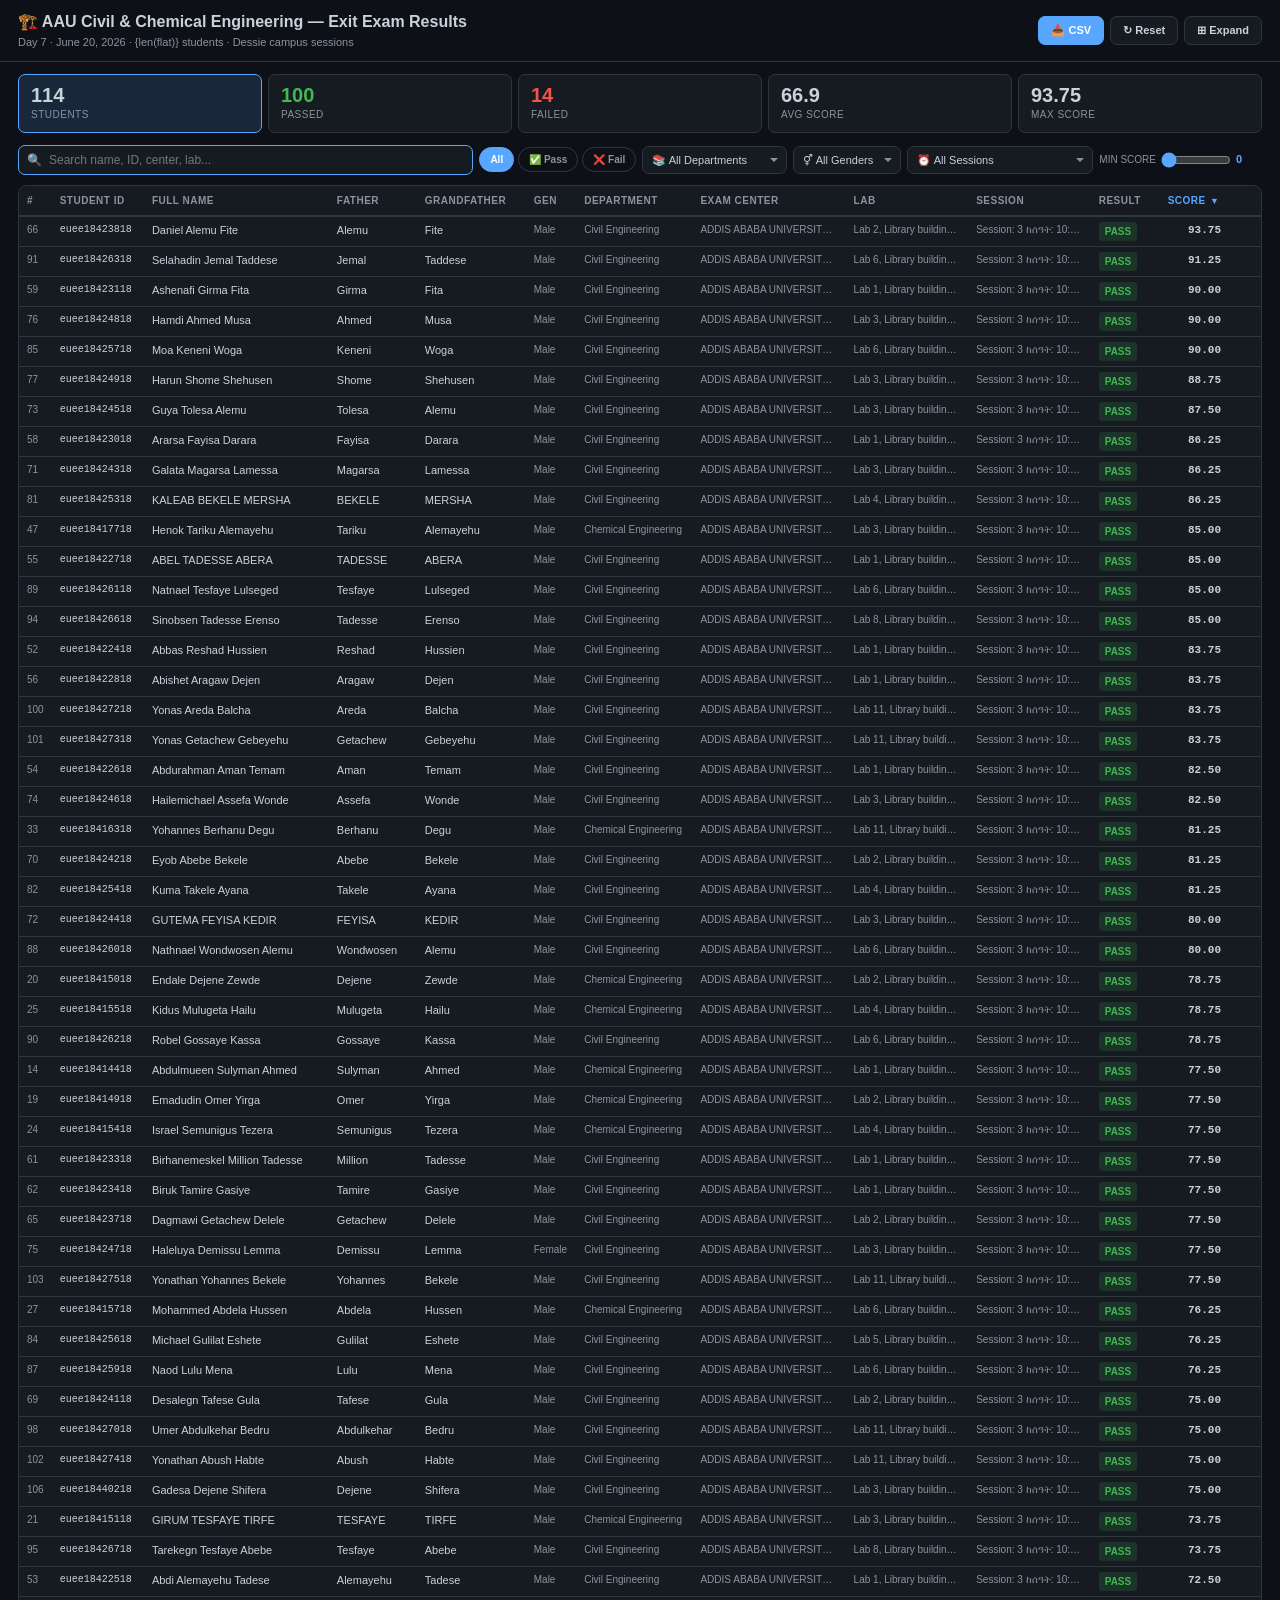
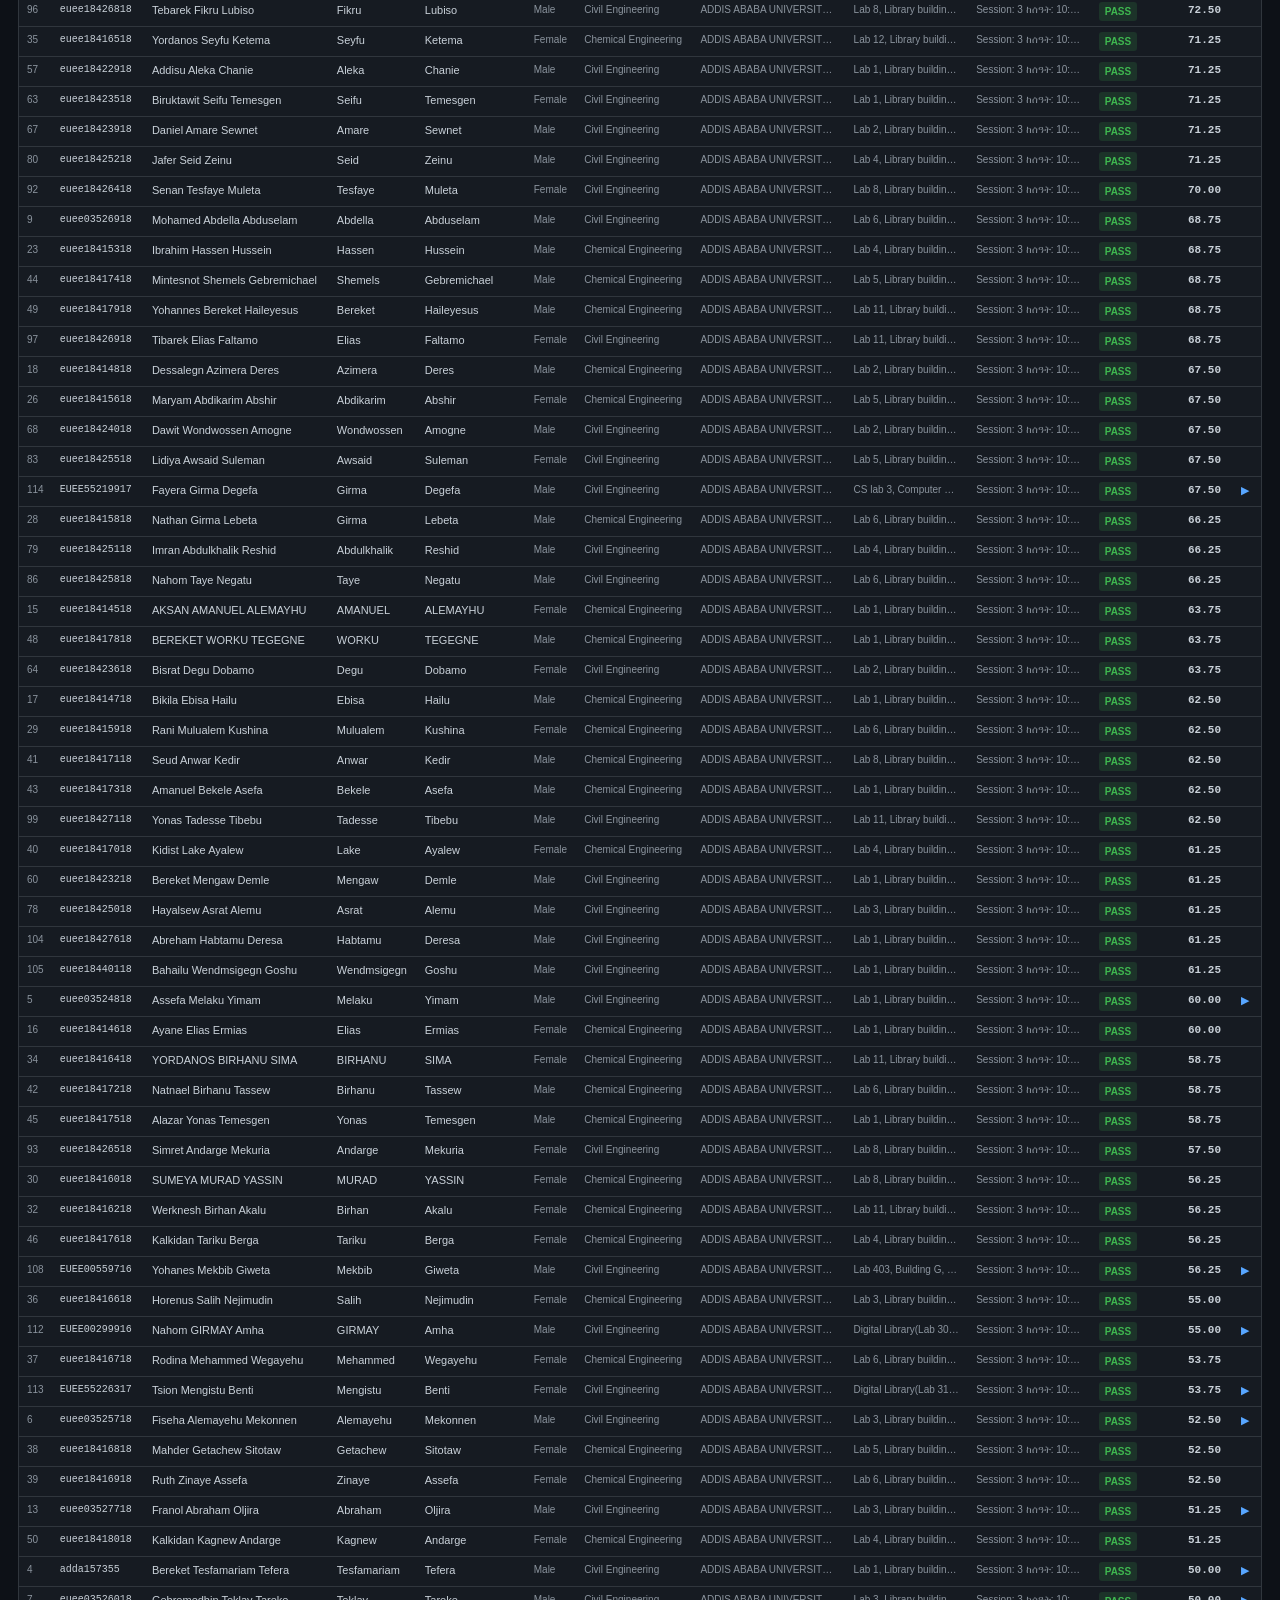
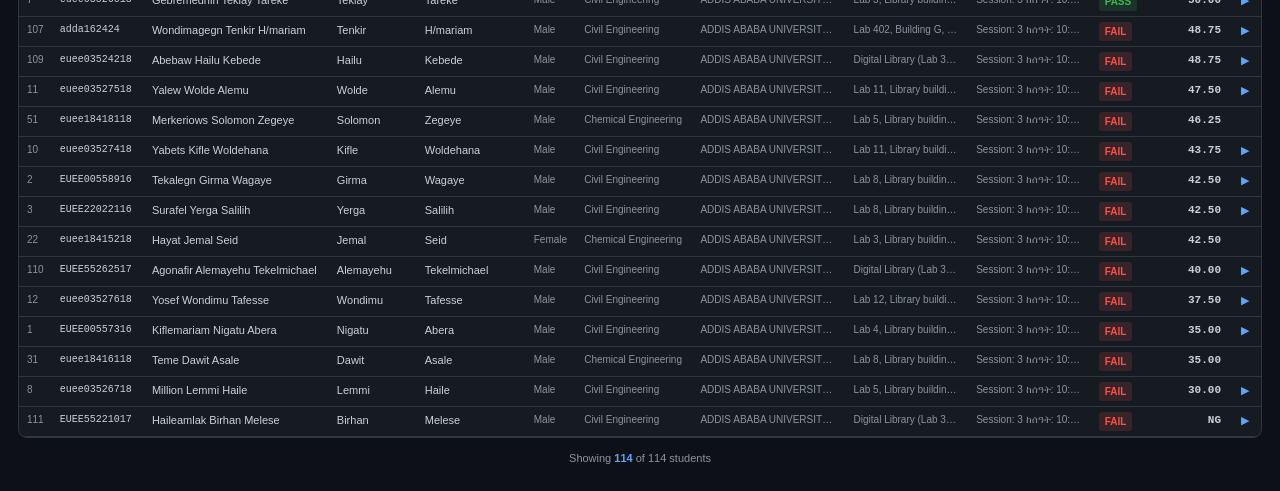
==== commit 308775a1: "AAU Civil & Chemical Engineering only — 114 students with enrichment (father, center, lab, session)" ====
--- a/exit-exam-results/index.html
+++ b/exit-exam-results/index.html
@@ -3,7 +3,7 @@
 <head>
 <meta charset="UTF-8">
 <meta name="viewport" content="width=device-width, initial-scale=1.0">
-<title>Ethiopian Exit Exam Results — 675 Students</title>
+<title>AAU Civil & Chemical Engineering — Exit Exam Results</title>
 <style>
 :root {
   --bg: #0d1117; --card: #161b22; --border: #30363d; --text: #c9d1d9;
@@ -13,22 +13,22 @@
 }
 * { margin:0; padding:0; box-sizing:border-box; }
 body { background:var(--bg); color:var(--text); font:14px/1.5 -apple-system,BlinkMacSystemFont,'Segoe UI',sans-serif; min-height:100vh; }
-header { position:sticky; top:0; z-index:20; background:var(--bg); border-bottom:1px solid var(--border); padding:12px 20px; backdrop-filter:blur(12px); display:flex; justify-content:space-between; align-items:center; flex-wrap:wrap; gap:8px; }
-header h1 { font-size:17px; }
+header { position:sticky; top:0; z-index:20; background:var(--bg); border-bottom:1px solid var(--border); padding:10px 18px; backdrop-filter:blur(12px); display:flex; justify-content:space-between; align-items:center; flex-wrap:wrap; gap:6px; }
+header h1 { font-size:16px; }
 header .sub { color:var(--muted); font-size:11px; }
-.container { max-width:1500px; margin:0 auto; padding:14px 20px; }
-
-.stats { display:grid; grid-template-columns:repeat(auto-fit,minmax(120px,1fr)); gap:7px; margin-bottom:14px; }
-.stat { background:var(--card); border:1px solid var(--border); border-radius:7px; padding:11px 13px; cursor:pointer; user-select:none; transition:all .15s; }
+.container { max-width:1600px; margin:0 auto; padding:12px 18px; }
+
+.stats { display:grid; grid-template-columns:repeat(auto-fit,minmax(110px,1fr)); gap:6px; margin-bottom:12px; }
+.stat { background:var(--card); border:1px solid var(--border); border-radius:7px; padding:10px 12px; cursor:pointer; user-select:none; transition:all .15s; }
 .stat:hover { border-color:var(--accent); }
 .stat.active { border-color:var(--accent); background:var(--selected); }
-.stat .val { font-size:22px; font-weight:700; line-height:1; }
+.stat .val { font-size:20px; font-weight:700; line-height:1; }
 .stat .lbl { font-size:10px; color:var(--muted); margin-top:2px; text-transform:uppercase; letter-spacing:.5px; }
 .stat.pass .val { color:var(--pass); }
 .stat.fail .val { color:var(--fail); }
 
 .filters { display:flex; gap:6px; margin-bottom:10px; flex-wrap:wrap; align-items:center; }
-.search-box { flex:1; min-width:160px; position:relative; }
+.search-box { flex:1; min-width:150px; position:relative; }
 .search-box input { width:100%; padding:7px 10px 7px 30px; background:var(--card); border:1px solid var(--border); border-radius:7px; color:var(--text); font-size:12px; outline:none; }
 .search-box input:focus { border-color:var(--accent); }
 .search-box .icon { position:absolute; left:9px; top:50%; transform:translateY(-50%); font-size:12px; }
@@ -48,54 +48,48 @@
 .range-group .range-val { font-size:11px; color:var(--accent); min-width:26px; font-weight:600; }
 
 .table-wrap { background:var(--card); border:1px solid var(--border); border-radius:9px; overflow-x:auto; }
-table { width:100%; border-collapse:collapse; min-width:920px; }
-th { text-align:left; padding:8px 9px; background:var(--card); border-bottom:2px solid var(--border); color:var(--muted); font-size:10px; text-transform:uppercase; letter-spacing:.5px; cursor:pointer; user-select:none; white-space:nowrap; }
+table { width:100%; border-collapse:collapse; min-width:1100px; }
+th { text-align:left; padding:7px 8px; background:var(--card); border-bottom:2px solid var(--border); color:var(--muted); font-size:10px; text-transform:uppercase; letter-spacing:.5px; cursor:pointer; user-select:none; white-space:nowrap; }
 th:hover { color:var(--text); }
 th .arr { opacity:0; font-size:9px; margin-left:1px; }
 th:hover .arr, th.sorted .arr { opacity:1; }
 th.sorted { color:var(--accent); }
-td { padding:6px 9px; border-bottom:1px solid var(--border); font-size:12px; vertical-align:top; }
+td { padding:5px 8px; border-bottom:1px solid var(--border); font-size:11px; vertical-align:top; }
 tr { transition:background .1s; }
 tr:hover { background:var(--hover); }
 tr.expanded { background:var(--selected); }
-.badge { display:inline-block; padding:2px 7px; border-radius:3px; font-size:10px; font-weight:600; }
+.badge { display:inline-block; padding:2px 6px; border-radius:3px; font-size:10px; font-weight:600; }
 .badge-pass { background:rgba(63,185,80,0.15); color:var(--pass); }
 .badge-fail { background:rgba(248,81,73,0.15); color:var(--fail); }
 .badge-absent { background:rgba(210,153,29,0.15); color:var(--warn); }
 .badge-dq { background:rgba(163,113,247,0.15); color:var(--purple); }
-.mono { font-family:'SF Mono',SFMono-Regular,Consolas,monospace; font-size:11px; }
-.muted { color:var(--muted); font-size:11px; }
+.mono { font-family:'SF Mono',SFMono-Regular,Consolas,monospace; font-size:10px; }
+.muted { color:var(--muted); font-size:10px; }
 .score { font-family:'SF Mono',SFMono-Regular,Consolas,monospace; text-align:right; font-weight:600; }
-.expand-btn { cursor:pointer; color:var(--accent); font-size:12px; user-select:none; padding:1px 5px; border-radius:3px; }
+.expand-btn { cursor:pointer; color:var(--accent); font-size:11px; user-select:none; padding:1px 4px; border-radius:3px; }
 .expand-btn:hover { background:var(--hover); }
-.attempts-row td { padding:0 0 10px 38px; border-bottom:1px solid var(--border); background:rgba(88,166,255,0.03); }
+.attempts-row td { padding:0 0 8px 35px; border-bottom:1px solid var(--border); background:rgba(88,166,255,0.03); }
 .attempts-table { width:100%; font-size:10px; }
-.attempts-table td { padding:2px 7px; border:none; font-size:10px; }
+.attempts-table td { padding:2px 6px; border:none; font-size:10px; }
 .attempts-table .ah { color:var(--muted); font-size:9px; }
 
-.footer { padding:14px; text-align:center; color:var(--muted); font-size:11px; }
+.footer { padding:12px; text-align:center; color:var(--muted); font-size:11px; }
 .footer span { color:var(--accent); font-weight:600; }
 
 @keyframes fadeIn { from { opacity:0; transform:translateY(3px); } to { opacity:1; transform:translateY(0); } }
 tr { animation:fadeIn .15s ease; }
-
-@media (max-width:768px) {
-  .filters { flex-direction:column; }
-  .search-box { min-width:100%; }
-  .container { padding:8px; }
-}
 </style>
 </head>
 <body>
 <header>
   <div>
-    <h1>🎓 Ethiopian Exit Exam Results</h1>
-    <p class="sub">result.ethernet.edu.et • 675 students • 41 schools • 22 departments</p>
+    <h1>🏗️ AAU Civil & Chemical Engineering — Exit Exam Results</h1>
+    <p class="sub">Day 7 · June 20, 2026 · {len(flat)} students · Dessie campus sessions</p>
   </div>
   <div style="display:flex;gap:6px">
     <button class="btn primary" onclick="exportCSV()">📥 CSV</button>
     <button class="btn" onclick="resetAll()">↻ Reset</button>
-    <button class="btn" id="expandAllBtn" onclick="toggleExpandAll()">⊞ Expand All</button>
+    <button class="btn" id="expandAllBtn" onclick="toggleExpandAll()">⊞ Expand</button>
   </div>
 </header>
 
@@ -105,24 +99,23 @@
   <div class="filters">
     <div class="search-box">
       <span class="icon">🔍</span>
-      <input type="text" id="search" placeholder="Search name, ID, school, department..." oninput="onFilter()" autofocus>
+      <input type="text" id="search" placeholder="Search name, ID, center, lab..." oninput="onFilter()" autofocus>
     </div>
     <div class="chips" id="resultChips">
       <span class="chip active" data-filter="all" onclick="setResult('all')">All</span>
       <span class="chip" data-filter="pass" onclick="setResult('pass')">✅ Pass</span>
       <span class="chip" data-filter="fail" onclick="setResult('fail')">❌ Fail</span>
     </div>
-    <select id="schoolFilter" onchange="onFilter()">
-      <option value="">🏫 All Schools</option>
-      <option value="ADDIS ABABA UNIVERSITY">ADDIS ABABA UNIVERSITY</option><option value="ADDIS COLLEGE">ADDIS COLLEGE</option><option value="ALKAN HSBT COLLEGE">ALKAN HSBT COLLEGE</option><option value="AMBO UNIVERSITY">AMBO UNIVERSITY</option><option value="Adigrat University">Adigrat University</option><option value="Aksum University">Aksum University</option><option value="Arbaminch University">Arbaminch University</option><option value="BAHIR DAR UNIVERSITY">BAHIR DAR UNIVERSITY</option><option value="Bule Hora University">Bule Hora University</option><option value="DEBRE MARKOS UNIVERSITY">DEBRE MARKOS UNIVERSITY</option><option value="DILLA UNIVERSITY">DILLA UNIVERSITY</option><option value="DIRE DAWA UNIVERSITY">DIRE DAWA UNIVERSITY</option><option value="Debre Birhan University">Debre Birhan University</option><option value="Debre Tabor University">Debre Tabor University</option><option value="FINOTE BIRHAN COLLEGE">FINOTE BIRHAN COLLEGE</option><option value="GAMBELLA UNIVERSITY">GAMBELLA UNIVERSITY</option><option value="HARAMAYA UNIVERSITY">HARAMAYA UNIVERSITY</option><option value="HAWASSA UNIVERSITY">HAWASSA UNIVERSITY</option><option value="HIBRE BIHER COLLEGE">HIBRE BIHER COLLEGE</option><option value="HILCOE SCHOOL OF COMPUTER SCIENCE & TECHNOLOGY">HILCOE SCHOOL OF COMPUTER SCIENCE & TECHNOLOGY</option><option value="INFOLINK UNIVERSITY COLLEGE">INFOLINK UNIVERSITY COLLEGE</option><option value="INJIBARA HEALTH SCIENCE & BUSINESS COLLEGE">INJIBARA HEALTH SCIENCE & BUSINESS COLLEGE</option><option value="JIGJIGA UNIVERSITY">JIGJIGA UNIVERSITY</option><option value="JIMMA UNIVERSITY">JIMMA UNIVERSITY</option><option value="MADDA WALABU UNIVERSITY">MADDA WALABU UNIVERSITY</option><option value="MATTU UNIVERSITY">MATTU UNIVERSITY</option><option value="MEKELLE UNIVERSITY">MEKELLE UNIVERSITY</option><option value="MICROLINK INFORMATION TECHNOLOGY COLLEGE">MICROLINK INFORMATION TECHNOLOGY COLLEGE</option><option value="Mizan Tepi University">Mizan Tepi University</option><option value="NETWORK COLLEGE">NETWORK COLLEGE</option><option value="Power College">Power College</option><option value="RIFT VALLEY UNIVERSITY">RIFT VALLEY UNIVERSITY</option><option value="UNITY UNIVERSITY">UNITY UNIVERSITY</option><option value="UNIVERSITY OF GONDAR">UNIVERSITY OF GONDAR</option><option value="US COLLEGE">US COLLEGE</option><option value="WOLAYITA SODO UNIVERSITY">WOLAYITA SODO UNIVERSITY</option><option value="WOLDIA UNIVERSITY">WOLDIA UNIVERSITY</option><option value="WOLKITE UNIVERSITY">WOLKITE UNIVERSITY</option><option value="Wachamo University">Wachamo University</option><option value="Wollega University">Wollega University</option><option value="Wollo University">Wollo University</option>
-    </select>
     <select id="deptFilter" onchange="onFilter()">
       <option value="">📚 All Departments</option>
-      <option value="Architecture">Architecture</option><option value="Automotive Technology and Vehicle Management">Automotive Technology and Vehicle Management</option><option value="Biomedical Engineering">Biomedical Engineering</option><option value="Chemical Engineering">Chemical Engineering</option><option value="Civil Engineering">Civil Engineering</option><option value="Construction Technology and Management">Construction Technology and Management</option><option value="Electrical and Computer Engineering">Electrical and Computer Engineering</option><option value="Engineering Drawing and Design">Engineering Drawing and Design</option><option value="Food Engineering / Food processing Engineering / Food technology and process engineering">Food Engineering / Food processing Engineerin</option><option value="Hydraulic and Water Resources Engineering">Hydraulic and Water Resources Engineering</option><option value="Industrial Engineering">Industrial Engineering</option><option value="Information Science">Information Science</option><option value="Information System">Information System</option><option value="Information Technology (BSC)">Information Technology (BSC)</option><option value="Mechanical Engineering">Mechanical Engineering</option><option value="Software Engineering">Software Engineering</option><option value="Software Engineering and Computing Technology">Software Engineering and Computing Technology</option><option value="Surveying Engineering / Surveying Technology">Surveying Engineering / Surveying Technology</option><option value="Textile Engineering">Textile Engineering</option><option value="Urban planning / Urban planning and design">Urban planning / Urban planning and design</option><option value="Water Resources and Irrigation Engineering">Water Resources and Irrigation Engineering</option><option value="Water Supply and Environmental Engineering">Water Supply and Environmental Engineering</option>
+      <option value="Chemical Engineering">Chemical Engineering</option><option value="Civil Engineering">Civil Engineering</option>
     </select>
     <select id="genderFilter" onchange="onFilter()">
       <option value="">⚥ All Genders</option>
       <option value="Female">Female</option><option value="Male">Male</option>
+    </select>
+    <select id="sessionFilter" onchange="onFilter()">
+      <option value="">⏰ All Sessions</option>
     </select>
     <div class="range-group">
       <label>Min Score</label>
@@ -135,68 +128,67 @@
     <table>
       <thead>
         <tr>
-          <th onclick="sortBy('idx')" id="th-idx" style="width:36px"># <span class="arr">↕</span></th>
+          <th onclick="sortBy('idx')" id="th-idx" style="width:30px"># <span class="arr">↕</span></th>
           <th onclick="sortBy('username')" id="th-username">Student ID <span class="arr">↕</span></th>
           <th onclick="sortBy('name')" id="th-name">Full Name <span class="arr">↕</span></th>
-          <th onclick="sortBy('gender')" id="th-gender" style="width:55px">Gender <span class="arr">↕</span></th>
-          <th onclick="sortBy('school')" id="th-school">School <span class="arr">↕</span></th>
+          <th onclick="sortBy('father')" id="th-father">Father <span class="arr">↕</span></th>
+          <th onclick="sortBy('gfather')" id="th-gfather">Grandfather <span class="arr">↕</span></th>
+          <th onclick="sortBy('gender')" id="th-gender">Gen <span class="arr">↕</span></th>
           <th onclick="sortBy('dept')" id="th-dept">Department <span class="arr">↕</span></th>
-          <th onclick="sortBy('result')" id="th-result" style="width:55px">Result <span class="arr">↕</span></th>
-          <th onclick="sortBy('score')" id="th-score" class="sorted" data-dir="desc" style="width:60px">Score <span class="arr">▼</span></th>
-          <th style="width:24px"></th>
+          <th onclick="sortBy('center')" id="th-center">Exam Center <span class="arr">↕</span></th>
+          <th onclick="sortBy('lab')" id="th-lab">Lab <span class="arr">↕</span></th>
+          <th onclick="sortBy('session')" id="th-session">Session <span class="arr">↕</span></th>
+          <th onclick="sortBy('result')" id="th-result">Result <span class="arr">↕</span></th>
+          <th onclick="sortBy('score')" id="th-score" class="sorted" data-dir="desc">Score <span class="arr">▼</span></th>
+          <th style="width:20px"></th>
         </tr>
       </thead>
       <tbody id="tbody"></tbody>
     </table>
   </div>
 
-  <div class="footer">
-    Showing <span id="showingCount">675</span> of 675 students
-  </div>
+  <div class="footer">Showing <span id="showingCount">114</span> of 114 students</div>
 </div>
 
 <script>
-const RAW = [{"u": "EUEE00319116", "n": "Jerusalem Girma Tesfaye", "s": "ADDIS ABABA UNIVERSITY", "d": "Software Engineering and Computing Technology", "g": "Female", "attempts": [{"year": "2017 End Year", "score": "0", "status": "Fail", "absent": 0, "disqualified": 0}, {"year": "2017 Mid Year", "score": "N/A", "status": "Fail", "absent": 0, "disqualified": 0}, {"year": "2016 End Year", "score": 47, "status": "Fail", "absent": 0, "disqualified": 0}, {"year": "2018 End Year", "score": "50.00", "status": "Pass", "absent": 0, "disqualified": 0}]}, {"u": "EUEE00334116", "n": "Yanet Fantaye Wogayehu", "s": "ADDIS ABABA UNIVERSITY", "d": "Mechanical Engineering", "g": "Female", "attempts": [{"year": "2017 End Year", "score": "48", "status": "Fail", "absent": 0, "disqualified": 0}, {"year": "2016 End Year", "score": 37, "status": "Fail", "absent": 0, "disqualified": 0}, {"year": "2018 End Year", "score": "47.50", "status": "Fail", "absent": 0, "disqualified": 0}]}, {"u": "EUEE00557316", "n": "Kiflemariam Nigatu Abera", "s": "ADDIS ABABA UNIVERSITY", "d": "Civil Engineering", "g": "Male", "attempts": [{"year": "2017 End Year", "score": "40", "status": "Fail", "absent": 0, "disqualified": 0}, {"year": "2017 Mid Year", "score": "35.00", "status": "Fail", "absent": 0, "disqualified": 0}, {"year": "2016 End Year", "score": 44, "status": "Fail", "absent": 0, "disqualified": 0}, {"year": "2018 End Year", "score": "35.00", "status": "Fail", "absent": 0, "disqualified": 0}]}, {"u": "EUEE00558916", "n": "Tekalegn Girma Wagaye", "s": "ADDIS ABABA UNIVERSITY", "d": "Civil Engineering", "g": "Male", "attempts": [{"year": "2017 End Year", "score": "34", "status": "Fail", "absent": 0, "disqualified": 0}, {"year": "2016 End Year", "score": 39, "status": "Fail", "absent": 0, "disqualified": 0}, {"year": "2018 End Year", "score": "42.50", "status": "Fail", "absent": 0, "disqualified": 0}]}, {"u": "EUEE00561216", "n": "Eyuel Mesfin Worke", "s": "ADDIS ABABA UNIVERSITY", "d": "Electrical and Computer Engineering", "g": "Male", "attempts": [{"year": "2017 End Year", "score": "NG", "status": "Fail", "absent": 0, "disqualified": 1}, {"year": "2017 Mid Year", "score": "43.00", "status": "Fail", "absent": 0, "disqualified": 0}, {"year": "2016 End Year", "score": 45, "status": "Fail", "absent": 0, "disqualified": 0}, {"year": "2018 End Year", "score": "43.75", "status": "Fail", "absent": 0, "disqualified": 0}]}, {"u": "EUEE00564616", "n": "Kaleab Habtesellassie Nidaw", "s": "ADDIS ABABA UNIVERSITY", "d": "Electrical and Computer Engineering", "g": "Male", "attempts": [{"year": "2017 End Year", "score": "45", "status": "Fail", "absent": 0, "disqualified": 0}, {"year": "2017 Mid Year", "score": "45.00", "status": "Fail", "absent": 0, "disqualified": 0}, {"year": "2016 End Year", "score": 40, "status": "Fail", "absent": 0, "disqualified": 0}, {"year": "2018 Mid Year", "score": "NG", "status": "Fail", "absent": 0, "disqualified": 1}, {"year": "2018 End Year", "score": "57.50", "status": "Pass", "absent": 0, "disqualified": 0}]}, {"u": "EUEE00567316", "n": "Mahemmed Shehussen Eshetu", "s": "ADDIS ABABA UNIVERSITY", "d": "Software Engineering and Computing Technology", "g": "Male", "attempts": [{"year": "2017 Mid Year", "score": "39.00", "status": "Fail", "absent": 0, "disqualified": 0}, {"year": "2016 End Year", "score": 45, "status": "Fail", "absent": 0, "disqualified": 0}, {"year": "2018 Mid Year", "score": "NG", "status": "Fail", "absent": 0, "disqualified": 1}, {"year": "2018 End Year", "score": "42.50", "status": "Fail", "absent": 0, "disqualified": 0}]}, {"u": "EUEE00748016", "n": "Eskender Masresha Mulate", "s": "ADDIS COLLEGE", "d": "Architecture", "g": "Male", "attempts": [{"year": "2017 End Year", "score": "40", "status": "Fail", "absent": 0, "disqualified": 0}, {"year": "2017 Mid Year", "score": "42", "status": "Fail", "absent": 0, "disqualified": 0}, {"year": "2016 End Year", "score": 48, "status": "Fail", "absent": 0, "disqualified": 0}, {"year": "2018 Mid Year", "score": "49", "status": "Fail", "absent": 0, "disqualified": 0}, {"year": "2018 End Year", "score": "40.00", "status": "Fail", "absent": 0, "disqualified": 0}]}, {"u": "EUEE00750416", "n": "Eyob Kebede Asefa", "s": "ADDIS COLLEGE", "d": "Civil Engineering", "g": "Male", "attempts": [{"year": "2017 End Year", "score": "29", "status": "Fail", "absent": 0, "disqualified": 0}, {"year": "2017 Mid Year", "score": "37", "status": "Fail", "absent": 0, "disqualified": 0}, {"year": "2016 End Year", "score": 39, "status": "Fail", "absent": 0, "disqualified": 0}, {"year": "2018 End Year", "score": "31.25", "status": "Fail", "absent": 0, "disqualified": 0}]}, {"u": "EUEE00752216", "n": "Yared Meskele Mena", "s": "ADDIS COLLEGE", "d": "Civil Engineering", "g": "Male", "attempts": [{"year": "2017 End Year", "score": "35", "status": "Fail", "absent": 0, "disqualified": 0}, {"year": "2016 End Year", "score": "N/A", "status": "Fail", "absent": 0, "disqualified": 0}, {"year": "2018 Mid Year", "score": "NG", "status": "Fail", "absent": 0, "disqualified": 1}, {"year": "2018 End Year", "score": "47.50", "status": "Fail", "absent": 0, "disqualified": 0}]}, {"u": "EUEE00755116", "n": "Hiwot Million Fanta", "s": "ADDIS COLLEGE", "d": "Construction Technology and Management", "g": "Female", "attempts": [{"year": "2017 End Year", "score": "29", "status": "Fail", "absent": 0, "disqualified": 0}, {"year": "2016 End Year", "score": 33, "status": "Fail", "absent": 0, "disqualified": 0}]}, {"u": "EUEE00914017", "n": "Temesgen Yimenu Mekonen", "s": "FINOTE BIRHAN COLLEGE", "d": "Information Technology (BSC)", "g": "Male", "attempts": [{"year": "2017 Mid Year", "score": "N/A", "status": "Fail", "absent": 0, "disqualified": 0}, {"year": "2018 Mid Year", "score": "NG", "status": "Fail", "absent": 0, "disqualified": 1}, {"year": "2018 End Year", "score": "91.00", "status": "Pass", "absent": 0, "disqualified": 0}]}, {"u": "EUEE01041316", "n": "Lidya Woubeshet Goshu", "s": "AMBO UNIVERSITY", "d": "Urban planning / Urban planning and design", "g": "Female", "attempts": [{"year": "2017 Mid Year", "score": "41.00", "status": "Fail", "absent": 0, "disqualified": 0}, {"year": "2016 End Year", "score": 48, "status": "Fail", "absent": 0, "disqualified": 0}, {"year": "2018 End Year", "score": "36.00", "status": "Fail", "absent": 0, "disqualified": 0}]}, {"u": "EUEE01046816", "n": "Rediet Mekonnen Tolosa", "s": "AMBO UNIVERSITY", "d": "Mechanical Engineering", "g": "Female", "attempts": [{"year": "2017 End Year", "score": "46", "status": "Fail", "absent": 0, "disqualified": 0}, {"year": "2017 Mid Year", "score": "44.00", "status": "Fail", "absent": 0, "disqualified": 0}, {"year": "2016 End Year", "score": 47, "status": "Fail", "absent": 0, "disqualified": 0}, {"year": "2018 End Year", "score": "33.75", "status": "Fail", "absent": 0, "disqualified": 0}]}, {"u": "EUEE01360016", "n": "Jonsa Eticha Gemeda", "s": "Arbaminch University", "d": "Engineering Drawing and Design", "g": "Male", "attempts": [{"year": "2017 End Year", "score": "45", "status": "Fail", "absent": 0, "disqualified": 0}, {"year": "2016 End Year", "score": 41, "status": "Fail", "absent": 0, "disqualified": 0}, {"year": "2018 End Year", "score": "36.25", "status": "Fail", "absent": 0, "disqualified": 0}]}, {"u": "EUEE01461717", "n": "Mitiku Gebeyehu Gessa", "s": "ADDIS COLLEGE", "d": "Civil Engineering", "g": "Male", "attempts": [{"year": "2017 End Year", "score": "45", "status": "Fail", "absent": 0, "disqualified": 0}, {"year": "2017 Mid Year", "score": "41", "status": "Fail", "absent": 0, "disqualified": 0}, {"year": "2018 Mid Year", "score": "NG", "status": "Fail", "absent": 0, "disqualified": 1}, {"year": "2018 End Year", "score": "58.75", "status": "Pass", "absent": 0, "disqualified": 0}]}, {"u": "EUEE01518616", "n": "Yohanes Taye Ngussie", "s": "Arbaminch University", "d": "Water Resources and Irrigation Engineering", "g": "Male", "attempts": [{"year": "2017 End Year", "score": "44", "status": "Fail", "absent": 0, "disqualified": 0}, {"year": "2017 Mid Year", "score": "36.00", "status": "Fail", "absent": 0, "disqualified": 0}, {"year": "2016 End Year", "score": 37, "status": "Fail", "absent": 0, "disqualified": 0}, {"year": "2018 Mid Year", "score": "NG", "status": "Fail", "absent": 0, "disqualified": 1}, {"year": "2018 End Year", "score": "11.00", "status": "Fail", "absent": 0, "disqualified": 0}]}, {"u": "EUEE02342117", "n": "Alemayehu Tasew Bali", "s": "Debre Tabor University", "d": "Information Technology (BSC)", "g": "Male", "attempts": [{"year": "2017 End Year", "score": "43", "status": "Fail", "absent": 0, "disqualified": 0}, {"year": "2017 Mid Year", "score": "46.00", "status": "Fail", "absent": 0, "disqualified": 0}, {"year": "2018 End Year", "score": "36.00", "status": "Fail", "absent": 0, "disqualified": 0}]}, {"u": "EUEE02342617", "n": "Ashetu Bayisa Tafa", "s": "Debre Tabor University", "d": "Information Technology (BSC)", "g": "Male", "attempts": [{"year": "2017 End Year", "score": "45", "status": "Fail", "absent": 0, "disqualified": 0}, {"year": "2017 Mid Year", "score": "43.00", "status": "Fail", "absent": 0, "disqualified": 0}, {"year": "2018 Mid Year", "score": "38", "status": "Fail", "absent": 0, "disqualified": 0}, {"year": "2018 End Year", "score": "45.00", "status": "Fail", "absent": 0, "disqualified": 0}]}, {"u": "EUEE03589116", "n": "Habtamu Litigeb Nega", "s": "DEBRE MARKOS UNIVERSITY", "d": "Information Technology (BSC)", "g": "Male", "attempts": [{"year": "2017 End Year", "score": "48", "status": "Fail", "absent": 0, "disqualified": 0}, {"year": "2017 Mid Year", "score": "38.00", "status": "Fail", "absent": 0, "disqualified": 0}, {"year": "2016 End Year", "score": 45, "status": "Fail", "absent": 0, "disqualified": 0}]}, {"u": "EUEE03654316", "n": "Edom Asrat Nigusie", "s": "Debre Tabor University", "d": "Chemical Engineering", "g": "Female", "attempts": [{"year": "2017 End Year", "score": "42", "status": "Fail", "absent": 0, "disqualified": 0}, {"year": "2017 Mid Year", "score": "47.00", "status": "Fail", "absent": 0, "disqualified": 0}, {"year": "2016 End Year", "score": 47, "status": "Fail", "absent": 0, "disqualified": 0}, {"year": "2018 End Year", "score": "42.50", "status": "Fail", "absent": 0, "disqualified": 0}]}, {"u": "EUEE04252616", "n": "Gojjam Tibebu Mengist", "s": "DIRE DAWA UNIVERSITY", "d": "Information Technology (BSC)", "g": "Female", "attempts": [{"year": "2017 End Year", "score": "37", "status": "Fail", "absent": 0, "disqualified": 0}, {"year": "2017 Mid Year", "score": "37.00", "status": "Fail", "absent": 0, "disqualified": 0}, {"year": "2016 End Year", "score": 37, "status": "Fail", "absent": 0, "disqualified": 0}, {"year": "2018 Mid Year", "score": "28", "status": "Fail", "absent": 0, "disqualified": 0}, {"year": "2018 End Year", "score": "38.00", "status": "Fail", "absent": 0, "disqualified": 0}]}, {"u": "EUEE05073716", "n": "Tsion Teferi Hailu", "s": "HARAMAYA UNIVERSITY", "d": "Information Science", "g": "Female", "attempts": [{"year": "2017 End Year", "score": "0", "status": "Fail", "absent": 0, "disqualified": 0}, {"year": "2016 End Year", "score": 40, "status": "Fail", "absent": 0, "disqualified": 0}, {"year": "2018 End Year", "score": "27.00", "status": "Fail", "absent": 0, "disqualified": 0}]}, {"u": "EUEE05361017", "n": "Alebachew Abebe Abate", "s": "HARAMAYA UNIVERSITY", "d": "Information Technology (BSC)", "g": "Male", "attempts": [{"year": "2017 End Year", "score": "42", "status": "Fail", "absent": 0, "disqualified": 0}, {"year": "2017 Mid Year", "score": "43.00", "status": "Fail", "absent": 0, "disqualified": 0}, {"year": "2018 Mid Year", "score": "41", "status": "Fail", "absent": 0, "disqualified": 0}, {"year": "2018 End Year", "score": "48.00", "status": "Fail", "absent": 0, "disqualified": 0}]}, {"u": "EUEE05362017", "n": "Deme Tolesa Baje", "s": "HARAMAYA UNIVERSITY", "d": "Information Technology (BSC)", "g": "Male", "attempts": [{"year": "2017 End Year", "score": "44", "status": "Fail", "absent": 0, "disqualified": 0}, {"year": "2017 Mid Year", "score": "36.00", "status": "Fail", "absent": 0, "disqualified": 0}, {"year": "2018 Mid Year", "score": "36", "status": "Fail", "absent": 0, "disqualified": 0}, {"year": "2018 End Year", "score": "37.00", "status": "Fail", "absent": 0, "disqualified": 0}]}, {"u": "EUEE05362217", "n": "Dereje Addisu Mohabba", "s": "HARAMAYA UNIVERSITY", "d": "Information Technology (BSC)", "g": "Male", "attempts": [{"year": "2017 Mid Year", "score": "N/A", "status": "Fail", "absent": 0, "disqualified": 0}]}, {"u": "EUEE05362617", "n": "Emebet Kasaye Kebede", "s": "HARAMAYA UNIVERSITY", "d": "Information Technology (BSC)", "g": "Female", "attempts": [{"year": "2017 End Year", "score": "43", "status": "Fail", "absent": 0, "disqualified": 0}, {"year": "2017 Mid Year", "score": "40.00", "status": "Fail", "absent": 0, "disqualified": 0}, {"year": "2018 Mid Year", "score": "34", "status": "Fail", "absent": 0, "disqualified": 0}, {"year": "2018 End Year", "score": "41.00", "status": "Fail", "absent": 0, "disqualified": 0}]}, {"u": "EUEE05363117", "n": "Getu Tulu Buta", "s": "HARAMAYA UNIVERSITY", "d": "Information Technology (BSC)", "g": "Male", "attempts": [{"year": "2017 End Year", "score": "48", "status": "Fail", "absent": 0, "disqualified": 0}, {"year": "2017 Mid Year", "score": "33.00", "status": "Fail", "absent": 0, "disqualified": 0}, {"year": "2018 Mid Year", "score": "46", "status": "Fail", "absent": 0, "disqualified": 0}, {"year": "2018 End Year", "score": "52.00", "status": "Pass", "absent": 0, "disqualified": 0}]}, {"u": "EUEE05364617", "n": "Reshad Husen Sedo", "s": "HARAMAYA UNIVERSITY", "d": "Information Technology (BSC)", "g": "Male", "attempts": [{"year": "2017 Mid Year", "score": "N/A", "status": "Fail", "absent": 0, "disqualified": 0}, {"year": "2018 Mid Year", "score": "45", "status": "Fail", "absent": 0, "disqualified": 0}, {"year": "2018 End Year", "score": "50.00", "status": "Pass", "absent": 0, "disqualified": 0}]}, {"u": "EUEE05364717", "n": "Segni Fite Gebisa", "s": "HARAMAYA UNIVERSITY", "d": "Information Technology (BSC)", "g": "Male", "attempts": [{"year": "2017 End Year", "score": "0", "status": "Fail", "absent": 0, "disqualified": 0}, {"year": "2017 Mid Year", "score": "48.00", "status": "Fail", "absent": 0, "disqualified": 0}, {"year": "2018 End Year", "score": "59.00", "status": "Pass", "absent": 0, "disqualified": 0}]}, {"u": "EUEE06296616", "n": "Mulat Shibabaw Mekcha", "s": "JIGJIGA UNIVERSITY", "d": "Information Technology (BSC)", "g": "Male", "attempts": [{"year": "2017 End Year", "score": "36", "status": "Fail", "absent": 0, "disqualified": 0}, {"year": "2017 Mid Year", "score": "On Hold", "status": "Fail", "absent": 0, "disqualified": 0}, {"year": "2016 End Year", "score": 40, "status": "Fail", "absent": 0, "disqualified": 0}, {"year": "2018 Mid Year", "score": "36", "status": "Fail", "absent": 0, "disqualified": 0}, {"year": "2018 End Year", "score": "35.00", "status": "Fail", "absent": 0, "disqualified": 0}]}, {"u": "EUEE07032917", "n": "Nahom Tilahun Gebeyehu", "s": "DIRE DAWA UNIVERSITY", "d": "Industrial Engineering", "g": "Male", "attempts": [{"year": "2017 End Year", "score": "30", "status": "Fail", "absent": 0, "disqualified": 0}, {"year": "2017 Mid Year", "score": "46.00", "status": "Fail", "absent": 0, "disqualified": 0}, {"year": "2018 End Year", "score": "35.00", "status": "Fail", "absent": 0, "disqualified": 0}]}, {"u": "EUEE07153817", "n": "Inbakom Fikru Sahile", "s": "UNITY UNIVERSITY", "d": "Civil Engineering", "g": "Male", "attempts": [{"year": "2017 End Year", "score": "48", "status": "Fail", "absent": 0, "disqualified": 0}, {"year": "2017 Mid Year", "score": "N/A", "status": "Fail", "absent": 0, "disqualified": 0}, {"year": "2018 Mid Year", "score": "NG", "status": "Fail", "absent": 0, "disqualified": 1}, {"year": "2018 End Year", "score": "72.50", "status": "Pass", "absent": 0, "disqualified": 0}]}, {"u": "EUEE07471116", "n": "Dagem Getu Molla", "s": "MEKELLE UNIVERSITY", "d": "Software Engineering", "g": "Male", "attempts": [{"year": "2017 End Year", "score": "0", "status": "Fail", "absent": 0, "disqualified": 0}, {"year": "2016 End Year", "score": 46, "status": "Fail", "absent": 0, "disqualified": 0}, {"year": "2018 Mid Year", "score": "NG", "status": "Fail", "absent": 0, "disqualified": 1}]}, {"u": "EUEE07703217", "n": "Tena Linger Gashu", "s": "HIBRE BIHER COLLEGE", "d": "Information Technology (BSC)", "g": "Female", "attempts": [{"year": "2017 End Year", "score": "NG", "status": "Fail", "absent": 0, "disqualified": 1}, {"year": "2017 Mid Year", "score": "30", "status": "Fail", "absent": 0, "disqualified": 0}]}, {"u": "EUEE08222917", "n": "George Kajela Aga", "s": "AMBO UNIVERSITY", "d": "Civil Engineering", "g": "Male", "attempts": [{"year": "2017 End Year", "score": "40", "status": "Fail", "absent": 0, "disqualified": 0}, {"year": "2017 Mid Year", "score": "46.00", "status": "Fail", "absent": 0, "disqualified": 0}, {"year": "2018 End Year", "score": "48.75", "status": "Fail", "absent": 0, "disqualified": 0}]}, {"u": "EUEE08240717", "n": "Daba Duguma Bejena", "s": "AMBO UNIVERSITY", "d": "Mechanical Engineering", "g": "Male", "attempts": [{"year": "2017 End Year", "score": "38", "status": "Fail", "absent": 0, "disqualified": 0}, {"year": "2017 Mid Year", "score": "41.00", "status": "Fail", "absent": 0, "disqualified": 0}, {"year": "2018 Mid Year", "score": "25", "status": "Fail", "absent": 0, "disqualified": 0}, {"year": "2018 End Year", "score": "40.00", "status": "Fail", "absent": 0, "disqualified": 0}]}, {"u": "EUEE08240917", "n": "Mesfin Dagne Kelea", "s": "AMBO UNIVERSITY", "d": "Mechanical Engineering", "g": "Male", "attempts": [{"year": "2017 End Year", "score": "38", "status": "Fail", "absent": 0, "disqualified": 0}, {"year": "2017 Mid Year", "score": "31.00", "status": "Fail", "absent": 0, "disqualified": 0}, {"year": "2018 Mid Year", "score": "NG", "status": "Fail", "absent": 0, "disqualified": 1}, {"year": "2018 End Year", "score": "30.00", "status": "Fail", "absent": 0, "disqualified": 0}]}, {"u": "EUEE08248017", "n": "Debelo Abebe Dorsis", "s": "AMBO UNIVERSITY", "d": "Information Technology (BSC)", "g": "Male", "attempts": [{"year": "2017 End Year", "score": "39", "status": "Fail", "absent": 0, "disqualified": 0}, {"year": "2017 Mid Year", "score": "38.00", "status": "Fail", "absent": 0, "disqualified": 0}, {"year": "2018 Mid Year", "score": "39", "status": "Fail", "absent": 0, "disqualified": 0}, {"year": "2018 End Year", "score": "39.00", "status": "Fail", "absent": 0, "disqualified": 0}]}, {"u": "EUEE08252117", "n": "Kuma Desisa Dabela", "s": "AMBO UNIVERSITY", "d": "Information Technology (BSC)", "g": "Male", "attempts": [{"year": "2017 End Year", "score": "48", "status": "Fail", "absent": 0, "disqualified": 0}, {"year": "2017 Mid Year", "score": "41.00", "status": "Fail", "absent": 0, "disqualified": 0}, {"year": "2018 End Year", "score": "31.00", "status": "Fail", "absent": 0, "disqualified": 0}]}, {"u": "EUEE08254617", "n": "Muluneh Milkessa Kurushe", "s": "AMBO UNIVERSITY", "d": "Information Technology (BSC)", "g": "Male", "attempts": [{"year": "2017 End Year", "score": "32", "status": "Fail", "absent": 0, "disqualified": 0}, {"year": "2017 Mid Year", "score": "38.00", "status": "Fail", "absent": 0, "disqualified": 0}, {"year": "2018 End Year", "score": "28.00", "status": "Fail", "absent": 0, "disqualified": 0}]}, {"u": "EUEE09981816", "n": "Eleni Ambachew Hadis", "s": "WOLKITE UNIVERSITY", "d": "Food Engineering / Food processing Engineering / Food technology and process engineering", "g": "Female", "attempts": [{"year": "2017 End Year", "score": "44", "status": "Fail", "absent": 0, "disqualified": 0}, {"year": "2017 Mid Year", "score": "40.00", "status": "Fail", "absent": 0, "disqualified": 0}, {"year": "2016 End Year", "score": 49, "status": "Fail", "absent": 0, "disqualified": 0}, {"year": "2018 End Year", "score": "33.00", "status": "Fail", "absent": 0, "disqualified": 0}]}, {"u": "EUEE09985416", "n": "Yohannes Endale Haile", "s": "WOLKITE UNIVERSITY", "d": "Hydraulic and Water Resources Engineering", "g": "Male", "attempts": [{"year": "2017 End Year", "score": "46", "status": "Fail", "absent": 0, "disqualified": 0}, {"year": "2017 Mid Year", "score": "47.00", "status": "Fail", "absent": 0, "disqualified": 0}, {"year": "2016 End Year", "score": 45, "status": "Fail", "absent": 0, "disqualified": 0}, {"year": "2018 End Year", "score": "57.00", "status": "Pass", "absent": 0, "disqualified": 0}]}, {"u": "EUEE10274016", "n": "Tsadiku Betebo Atero", "s": "WOLDIA UNIVERSITY", "d": "Water Resources and Irrigation Engineering", "g": "Male", "attempts": [{"year": "2017 End Year", "score": "41", "status": "Fail", "absent": 0, "disqualified": 0}, {"year": "2017 Mid Year", "score": "41", "status": "Fail", "absent": 0, "disqualified": 0}, {"year": "2016 End Year", "score": 47, "status": "Fail", "absent": 0, "disqualified": 0}, {"year": "2018 Mid Year", "score": "49", "status": "Fail", "absent": 0, "disqualified": 0}]}, {"u": "EUEE10657617", "n": "Dinkitu Dabesa Etae", "s": "RIFT VALLEY UNIVERSITY", "d": "Civil Engineering", "g": "Female", "attempts": [{"year": "2017 End Year", "score": "27", "status": "Fail", "absent": 0, "disqualified": 0}, {"year": "2017 Mid Year", "score": "40", "status": "Fail", "absent": 0, "disqualified": 0}, {"year": "2018 Mid Year", "score": "NG", "status": "Fail", "absent": 0, "disqualified": 1}, {"year": "2018 End Year", "score": "32.50", "status": "Fail", "absent": 0, "disqualified": 0}]}, {"u": "EUEE10657717", "n": "Netsanet Adugna Geleta", "s": "RIFT VALLEY UNIVERSITY", "d": "Civil Engineering", "g": "Female", "attempts": [{"year": "2017 End Year", "score": "19", "status": "Fail", "absent": 0, "disqualified": 0}, {"year": "2017 Mid Year", "score": "30", "status": "Fail", "absent": 0, "disqualified": 0}, {"year": "2018 Mid Year", "score": "NG", "status": "Fail", "absent": 0, "disqualified": 1}, {"year": "2018 End Year", "score": "31.25", "status": "Fail", "absent": 0, "disqualified": 0}]}, {"u": "EUEE20159516", "n": "Genenawu Ajema Bushi", "s": "RIFT VALLEY UNIVERSITY", "d": "Mechanical Engineering", "g": "Male", "attempts": [{"year": "2016 End Year", "score": 35, "status": "Fail", "absent": 0, "disqualified": 0}, {"year": "2018 Mid Year", "score": "29", "status": "Fail", "absent": 0, "disqualified": 0}, {"year": "2018 End Year", "score": "60.00", "status": "Pass", "absent": 0, "disqualified": 0}]}, {"u": "EUEE20164416", "n": "Tamirat Mekonnen Wanibera", "s": "RIFT VALLEY UNIVERSITY", "d": "Mechanical Engineering", "g": "Male", "attempts": [{"year": "2017 End Year", "score": "0", "status": "Fail", "absent": 0, "disqualified": 0}, {"year": "2017 Mid Year", "score": "37", "status": "Fail", "absent": 0, "disqualified": 0}, {"year": "2016 End Year", "score": 36, "status": "Fail", "absent": 0, "disqualified": 0}, {"year": "2018 Mid Year", "score": "39", "status": "Fail", "absent": 0, "disqualified": 0}, {"year": "2018 End Year", "score": "37.50", "status": "Fail", "absent": 0, "disqualified": 0}]}, {"u": "EUEE20164716", "n": "Werkeneh Admassu Gizachew", "s": "RIFT VALLEY UNIVERSITY", "d": "Mechanical Engineering", "g": "Male", "attempts": [{"year": "2017 End Year", "score": "0", "status": "Fail", "absent": 0, "disqualified": 0}, {"year": "2017 Mid Year", "score": "43", "status": "Fail", "absent": 0, "disqualified": 0}, {"year": "2016 End Year", "score": 41, "status": "Fail", "absent": 0, "disqualified": 0}, {"year": "2018 Mid Year", "score": "32", "status": "Fail", "absent": 0, "disqualified": 0}, {"year": "2018 End Year", "score": "32.50", "status": "Fail", "absent": 0, "disqualified": 0}]}, {"u": "EUEE20344216", "n": "Abyot Seyoum Belachew", "s": "RIFT VALLEY UNIVERSITY", "d": "Civil Engineering", "g": "Male", "attempts": [{"year": "2017 End Year", "score": "30", "status": "Fail", "absent": 0, "disqualified": 0}, {"year": "2017 Mid Year", "score": "34", "status": "Fail", "absent": 0, "disqualified": 0}, {"year": "2016 End Year", "score": 37, "status": "Fail", "absent": 0, "disqualified": 0}, {"year": "2018 Mid Year", "score": "28", "status": "Fail", "absent": 0, "disqualified": 0}, {"year": "2018 End Year", "score": "28.75", "status": "Fail", "absent": 0, "disqualified": 0}]}, {"u": "EUEE20344916", "n": "Ayalnesh Zewdie Abdi", "s": "RIFT VALLEY UNIVERSITY", "d": "Civil Engineering", "g": "Female", "attempts": [{"year": "2017 End Year", "score": "31", "status": "Fail", "absent": 0, "disqualified": 0}, {"year": "2017 Mid Year", "score": "46", "status": "Fail", "absent": 0, "disqualified": 0}, {"year": "2016 End Year", "score": 48, "status": "Fail", "absent": 0, "disqualified": 0}, {"year": "2018 End Year", "score": "42.50", "status": "Fail", "absent": 0, "disqualified": 0}]}, {"u": "EUEE20345716", "n": "Bizuayehu Asefa Hailemichael", "s": "RIFT VALLEY UNIVERSITY", "d": "Civil Engineering", "g": "Female", "attempts": [{"year": "2017 End Year", "score": "33", "status": "Fail", "absent": 0, "disqualified": 0}, {"year": "2017 Mid Year", "score": "38", "status": "Fail", "absent": 0, "disqualified": 0}, {"year": "2016 End Year", "score": 41, "status": "Fail", "absent": 0, "disqualified": 0}, {"year": "2018 Mid Year", "score": "41", "status": "Fail", "absent": 0, "disqualified": 0}, {"year": "2018 End Year", "score": "37.50", "status": "Fail", "absent": 0, "disqualified": 0}]}, {"u": "EUEE20346716", "n": "Ejgayehu Alamayehu Geleta", "s": "RIFT VALLEY UNIVERSITY", "d": "Civil Engineering", "g": "Female", "attempts": [{"year": "2017 End Year", "score": "32", "status": "Fail", "absent": 0, "disqualified": 0}, {"year": "2017 Mid Year", "score": "28", "status": "Fail", "absent": 0, "disqualified": 0}, {"year": "2016 End Year", "score": 45, "status": "Fail", "absent": 0, "disqualified": 0}, {"year": "2018 Mid Year", "score": "NG", "status": "Fail", "absent": 0, "disqualified": 1}, {"year": "2018 End Year", "score": "42.50", "status": "Fail", "absent": 0, "disqualified": 0}]}, {"u": "EUEE20346816", "n": "Elias Bekele Biratu", "s": "RIFT VALLEY UNIVERSITY", "d": "Civil Engineering", "g": "Male", "attempts": [{"year": "2017 Mid Year", "score": "29", "status": "Fail", "absent": 0, "disqualified": 0}, {"year": "2016 End Year", "score": 42, "status": "Fail", "absent": 0, "disqualified": 0}, {"year": "2018 Mid Year", "score": "NG", "status": "Fail", "absent": 0, "disqualified": 1}]}, {"u": "EUEE20347416", "n": "Teshome Heyi Edao", "s": "RIFT VALLEY UNIVERSITY", "d": "Civil Engineering", "g": "Male", "attempts": [{"year": "2016 End Year", "score": 35, "status": "Fail", "absent": 0, "disqualified": 0}, {"year": "2018 End Year", "score": "28.75", "status": "Fail", "absent": 0, "disqualified": 0}]}, {"u": "EUEE20349716", "n": "Getinet Niguse Haile", "s": "RIFT VALLEY UNIVERSITY", "d": "Civil Engineering", "g": "Male", "attempts": [{"year": "2017 End Year", "score": "34", "status": "Fail", "absent": 0, "disqualified": 0}, {"year": "2017 Mid Year", "score": "32", "status": "Fail", "absent": 0, "disqualified": 0}, {"year": "2016 End Year", "score": 40, "status": "Fail", "absent": 0, "disqualified": 0}, {"year": "2018 Mid Year", "score": "NG", "status": "Fail", "absent": 0, "disqualified": 1}]}, {"u": "EUEE20350616", "n": "Kidest Assefa Dadi", "s": "RIFT VALLEY UNIVERSITY", "d": "Civil Engineering", "g": "Female", "attempts": [{"year": "2017 End Year", "score": "30", "status": "Fail", "absent": 0, "disqualified": 0}, {"year": "2017 Mid Year", "score": "28", "status": "Fail", "absent": 0, "disqualified": 0}, {"year": "2016 End Year", "score": 38, "status": "Fail", "absent": 0, "disqualified": 0}, {"year": "2018 Mid Year", "score": "38", "status": "Fail", "absent": 0, "disqualified": 0}, {"year": "2018 End Year", "score": "38.75", "status": "Fail", "absent": 0, "disqualified": 0}]}, {"u": "EUEE20351716", "n": "Mesfin Mekonen Beyene", "s": "RIFT VALLEY UNIVERSITY", "d": "Civil Engineering", "g": "Male", "attempts": [{"year": "2017 End Year", "score": "35", "status": "Fail", "absent": 0, "disqualified": 0}, {"year": "2017 Mid Year", "score": "33", "status": "Fail", "absent": 0, "disqualified": 0}, {"year": "2016 End Year", "score": 35, "status": "Fail", "absent": 0, "disqualified": 0}, {"year": "2018 End Year", "score": "25.00", "status": "Fail", "absent": 0, "disqualified": 0}]}, {"u": "EUEE20352716", "n": "Tadesse Guta Benti", "s": "RIFT VALLEY UNIVERSITY", "d": "Civil Engineering", "g": "Male", "attempts": [{"year": "2017 End Year", "score": "35", "status": "Fail", "absent": 0, "disqualified": 0}, {"year": "2017 Mid Year", "score": "38", "status": "Fail", "absent": 0, "disqualified": 0}, {"year": "2016 End Year", "score": 46, "status": "Fail", "absent": 0, "disqualified": 0}, {"year": "2018 Mid Year", "score": "NG", "status": "Fail", "absent": 0, "disqualified": 1}, {"year": "2018 End Year", "score": "45.00", "status": "Fail", "absent": 0, "disqualified": 0}]}, {"u": "EUEE20353016", "n": "Tsehay Tamrat Shawul", "s": "RIFT VALLEY UNIVERSITY", "d": "Civil Engineering", "g": "Female", "attempts": [{"year": "2017 End Year", "score": "41", "status": "Fail", "absent": 0, "disqualified": 0}, {"year": "2016 End Year", "score": 37, "status": "Fail", "absent": 0, "disqualified": 0}, {"year": "2018 End Year", "score": "26.25", "status": "Fail", "absent": 0, "disqualified": 0}]}, {"u": "EUEE20353616", "n": "Behailu Yirba Desta", "s": "RIFT VALLEY UNIVERSITY", "d": "Civil Engineering", "g": "Male", "attempts": [{"year": "2017 End Year", "score": "27", "status": "Fail", "absent": 0, "disqualified": 0}, {"year": "2017 Mid Year", "score": "34", "status": "Fail", "absent": 0, "disqualified": 0}, {"year": "2016 End Year", "score": 40, "status": "Fail", "absent": 0, "disqualified": 0}, {"year": "2018 End Year", "score": "35.00", "status": "Fail", "absent": 0, "disqualified": 0}]}, {"u": "EUEE20355916", "n": "Mekete Dejenee Hailu", "s": "RIFT VALLEY UNIVERSITY", "d": "Civil Engineering", "g": "Male", "attempts": [{"year": "2017 End Year", "score": "34", "status": "Fail", "absent": 0, "disqualified": 0}, {"year": "2016 End Year", "score": 37, "status": "Fail", "absent": 0, "disqualified": 0}, {"year": "2018 Mid Year", "score": "31", "status": "Fail", "absent": 0, "disqualified": 0}, {"year": "2018 End Year", "score": "27.50", "status": "Fail", "absent": 0, "disqualified": 0}]}, {"u": "EUEE20358316", "n": "Temesgen Tasema Bulcho", "s": "RIFT VALLEY UNIVERSITY", "d": "Civil Engineering", "g": "Male", "attempts": [{"year": "2017 End Year", "score": "31", "status": "Fail", "absent": 0, "disqualified": 0}, {"year": "2017 Mid Year", "score": "43", "status": "Fail", "absent": 0, "disqualified": 0}, {"year": "2016 End Year", "score": 43, "status": "Fail", "absent": 0, "disqualified": 0}, {"year": "2018 Mid Year", "score": "40", "status": "Fail", "absent": 0, "disqualified": 0}, {"year": "2018 End Year", "score": "48.75", "status": "Fail", "absent": 0, "disqualified": 0}]}, {"u": "EUEE20358416", "n": "Tesfaye Mengistu Tekle", "s": "RIFT VALLEY UNIVERSITY", "d": "Civil Engineering", "g": "Male", "attempts": [{"year": "2017 End Year", "score": "40", "status": "Fail", "absent": 0, "disqualified": 0}, {"year": "2017 Mid Year", "score": "49", "status": "Fail", "absent": 0, "disqualified": 0}, {"year": "2016 End Year", "score": 48, "status": "Fail", "absent": 0, "disqualified": 0}, {"year": "2018 Mid Year", "score": "49", "status": "Fail", "absent": 0, "disqualified": 0}, {"year": "2018 End Year", "score": "47.50", "status": "Fail", "absent": 0, "disqualified": 0}]}, {"u": "EUEE20364416", "n": "Moges Tesfaye Seble", "s": "RIFT VALLEY UNIVERSITY", "d": "Civil Engineering", "g": "Male", "attempts": [{"year": "2017 End Year", "score": "33", "status": "Fail", "absent": 0, "disqualified": 0}, {"year": "2017 Mid Year", "score": "41", "status": "Fail", "absent": 0, "disqualified": 0}, {"year": "2016 End Year", "score": 36, "status": "Fail", "absent": 0, "disqualified": 0}, {"year": "2018 End Year", "score": "45.00", "status": "Fail", "absent": 0, "disqualified": 0}]}, {"u": "EUEE20365316", "n": "Taddege Tiruneh Afework", "s": "RIFT VALLEY UNIVERSITY", "d": "Civil Engineering", "g": "Male", "attempts": [{"year": "2016 End Year", "score": "N/A", "status": "Fail", "absent": 0, "disqualified": 0}, {"year": "2018 End Year", "score": "41.25", "status": "Fail", "absent": 0, "disqualified": 0}]}, {"u": "EUEE20367016", "n": "Lemma Endale Gudisa", "s": "RIFT VALLEY UNIVERSITY", "d": "Civil Engineering", "g": "Male", "attempts": [{"year": "2017 End Year", "score": "NG", "status": "Fail", "absent": 0, "disqualified": 1}, {"year": "2017 Mid Year", "score": "48", "status": "Fail", "absent": 0, "disqualified": 0}, {"year": "2016 End Year", "score": 48, "status": "Fail", "absent": 0, "disqualified": 0}, {"year": "2018 Mid Year", "score": "39", "status": "Fail", "absent": 0, "disqualified": 0}, {"year": "2018 End Year", "score": "51.25", "status": "Pass", "absent": 0, "disqualified": 0}]}, {"u": "EUEE20371116", "n": "Minasie Mamo Tedla", "s": "RIFT VALLEY UNIVERSITY", "d": "Construction Technology and Management", "g": "Male", "attempts": [{"year": "2017 End Year", "score": "42", "status": "Fail", "absent": 0, "disqualified": 0}, {"year": "2017 Mid Year", "score": "36", "status": "Fail", "absent": 0, "disqualified": 0}, {"year": "2016 End Year", "score": "N/A", "status": "Fail", "absent": 0, "disqualified": 0}, {"year": "2018 End Year", "score": "50.00", "status": "Pass", "absent": 0, "disqualified": 0}]}, {"u": "EUEE20376716", "n": "Misganaw Tamire Misker", "s": "RIFT VALLEY UNIVERSITY", "d": "Construction Technology and Management", "g": "Male", "attempts": [{"year": "2017 Mid Year", "score": "29", "status": "Fail", "absent": 0, "disqualified": 0}, {"year": "2016 End Year", "score": 28, "status": "Fail", "absent": 0, "disqualified": 0}, {"year": "2018 End Year", "score": "90.00", "status": "Pass", "absent": 0, "disqualified": 0}]}, {"u": "EUEE20521816", "n": "Melkame Tsagaye Belihu", "s": "RIFT VALLEY UNIVERSITY", "d": "Surveying Engineering / Surveying Technology", "g": "Female", "attempts": [{"year": "2017 End Year", "score": "43", "status": "Fail", "absent": 0, "disqualified": 0}, {"year": "2017 Mid Year", "score": "32", "status": "Fail", "absent": 0, "disqualified": 0}, {"year": "2016 End Year", "score": 35, "status": "Fail", "absent": 0, "disqualified": 0}, {"year": "2018 Mid Year", "score": "42", "status": "Fail", "absent": 0, "disqualified": 0}, {"year": "2018 End Year", "score": "42.00", "status": "Fail", "absent": 0, "disqualified": 0}]}, {"u": "EUEE21639916", "n": "Ammanuel Mulugeta Girmay", "s": "MICROLINK INFORMATION TECHNOLOGY COLLEGE", "d": "Electrical and Computer Engineering", "g": "Male", "attempts": [{"year": "2017 Mid Year", "score": "35", "status": "Fail", "absent": 0, "disqualified": 0}, {"year": "2016 End Year", "score": 48, "status": "Fail", "absent": 0, "disqualified": 0}]}, {"u": "EUEE21643016", "n": "Bizuayehu Bancha Bergena", "s": "MICROLINK INFORMATION TECHNOLOGY COLLEGE", "d": "Electrical and Computer Engineering", "g": "Male", "attempts": [{"year": "2017 End Year", "score": "38", "status": "Fail", "absent": 0, "disqualified": 0}, {"year": "2017 Mid Year", "score": "38", "status": "Fail", "absent": 0, "disqualified": 0}, {"year": "2016 End Year", "score": 39, "status": "Fail", "absent": 0, "disqualified": 0}]}, {"u": "EUEE22022116", "n": "Surafel Yerga Salilih", "s": "ADDIS ABABA UNIVERSITY", "d": "Civil Engineering", "g": "Male", "attempts": [{"year": "2017 End Year", "score": "41", "status": "Fail", "absent": 0, "disqualified": 0}, {"year": "2017 Mid Year", "score": "44.00", "status": "Fail", "absent": 0, "disqualified": 0}, {"year": "2016 End Year", "score": 42, "status": "Fail", "absent": 0, "disqualified": 0}, {"year": "2018 Mid Year", "score": "NG", "status": "Fail", "absent": 0, "disqualified": 1}, {"year": "2018 End Year", "score": "42.50", "status": "Fail", "absent": 0, "disqualified": 0}]}, {"u": "EUEE51157617", "n": "Meseret Marie Worku", "s": "INJIBARA HEALTH SCIENCE & BUSINESS COLLEGE", "d": "Information Technology (BSC)", "g": "Male", "attempts": [{"year": "2017 End Year", "score": "46", "status": "Fail", "absent": 0, "disqualified": 0}, {"year": "2018 Mid Year", "score": "NG", "status": "Fail", "absent": 0, "disqualified": 1}, {"year": "2018 End Year", "score": "60.00", "status": "Pass", "absent": 0, "disqualified": 0}]}, {"u": "EUEE52009617", "n": "Yordanos Mulatu Kassaye", "s": "DEBRE MARKOS UNIVERSITY", "d": "Civil Engineering", "g": "Male", "attempts": [{"year": "2017 End Year", "score": "49", "status": "Fail", "absent": 0, "disqualified": 0}, {"year": "2018 Mid Year", "score": "NG", "status": "Fail", "absent": 0, "disqualified": 1}, {"year": "2018 End Year", "score": "68.75", "status": "Pass", "absent": 0, "disqualified": 0}]}, {"u": "EUEE52987417", "n": "Elbethel Beyene Demie", "s": "UNIVERSITY OF GONDAR", "d": "Civil Engineering", "g": "Female", "attempts": [{"year": "2017 End Year", "score": "47", "status": "Fail", "absent": 0, "disqualified": 0}, {"year": "2018 Mid Year", "score": "NG", "status": "Fail", "absent": 0, "disqualified": 1}, {"year": "2018 End Year", "score": "31.25", "status": "Fail", "absent": 0, "disqualified": 0}]}, {"u": "EUEE52998317", "n": "Tibeb Ashebir Adugna", "s": "UNIVERSITY OF GONDAR", "d": "Industrial Engineering", "g": "Female", "attempts": [{"year": "2017 End Year", "score": "40", "status": "Fail", "absent": 0, "disqualified": 0}, {"year": "2018 End Year", "score": "49.00", "status": "Fail", "absent": 0, "disqualified": 0}]}, {"u": "EUEE52998617", "n": "Yosef Alemayehu Hailu", "s": "UNIVERSITY OF GONDAR", "d": "Industrial Engineering", "g": "Male", "attempts": [{"year": "2017 End Year", "score": "45", "status": "Fail", "absent": 0, "disqualified": 0}, {"year": "2018 Mid Year", "score": "NG", "status": "Fail", "absent": 0, "disqualified": 1}, {"year": "2018 End Year", "score": "72.00", "status": "Pass", "absent": 0, "disqualified": 0}]}, {"u": "EUEE53003917", "n": "Hana Tadesse Zewudie", "s": "UNIVERSITY OF GONDAR", "d": "Information Technology (BSC)", "g": "Female", "attempts": [{"year": "2017 End Year", "score": "29", "status": "Fail", "absent": 0, "disqualified": 0}, {"year": "2018 Mid Year", "score": "NG", "status": "Fail", "absent": 0, "disqualified": 1}, {"year": "2018 End Year", "score": "53.00", "status": "Pass", "absent": 0, "disqualified": 0}]}, {"u": "EUEE53782117", "n": "Biruktawit Taye Teklu", "s": "ADDIS COLLEGE", "d": "Civil Engineering", "g": "Male", "attempts": [{"year": "2017 End Year", "score": "24", "status": "Fail", "absent": 0, "disqualified": 0}, {"year": "2018 Mid Year", "score": "NG", "status": "Fail", "absent": 0, "disqualified": 1}, {"year": "2018 End Year", "score": "47.50", "status": "Fail", "absent": 0, "disqualified": 0}]}, {"u": "EUEE53782517", "n": "Edlu Bahiru Tekle", "s": "ADDIS COLLEGE", "d": "Civil Engineering", "g": "Male", "attempts": [{"year": "2017 End Year", "score": "46", "status": "Fail", "absent": 0, "disqualified": 0}, {"year": "2018 Mid Year", "score": "NG", "status": "Fail", "absent": 0, "disqualified": 1}, {"year": "2018 End Year", "score": "61.25", "status": "Pass", "absent": 0, "disqualified": 0}]}, {"u": "EUEE53782717", "n": "Fisha Gebremeskel Teklehaymanot", "s": "ADDIS COLLEGE", "d": "Civil Engineering", "g": "Male", "attempts": [{"year": "2017 End Year", "score": "38", "status": "Fail", "absent": 0, "disqualified": 0}, {"year": "2018 Mid Year", "score": "NG", "status": "Fail", "absent": 0, "disqualified": 1}, {"year": "2018 End Year", "score": "37.50", "status": "Fail", "absent": 0, "disqualified": 0}]}, {"u": "EUEE53784517", "n": "Henok Belachew Gizaw", "s": "ADDIS COLLEGE", "d": "Civil Engineering", "g": "Male", "attempts": [{"year": "2017 End Year", "score": "33", "status": "Fail", "absent": 0, "disqualified": 0}, {"year": "2018 Mid Year", "score": "40", "status": "Fail", "absent": 0, "disqualified": 0}, {"year": "2018 End Year", "score": "48.75", "status": "Fail", "absent": 0, "disqualified": 0}]}, {"u": "EUEE53784817", "n": "Getaneh Tadele Moges", "s": "ADDIS COLLEGE", "d": "Civil Engineering", "g": "Male", "attempts": [{"year": "2017 End Year", "score": "33", "status": "Fail", "absent": 0, "disqualified": 0}, {"year": "2018 Mid Year", "score": "34", "status": "Fail", "absent": 0, "disqualified": 0}, {"year": "2018 End Year", "score": "43.75", "status": "Fail", "absent": 0, "disqualified": 0}]}, {"u": "EUEE54083317", "n": "Dawit Asfaw Ayele", "s": "Wollo University", "d": "Water Resources and Irrigation Engineering", "g": "Male", "attempts": [{"year": "2017 End Year", "score": "35", "status": "Fail", "absent": 0, "disqualified": 0}, {"year": "2018 Mid Year", "score": "35", "status": "Fail", "absent": 0, "disqualified": 0}, {"year": "2018 End Year", "score": "91.00", "status": "Pass", "absent": 0, "disqualified": 0}]}, {"u": "EUEE55153217", "n": "Tesfaye Kassaw Beyene", "s": "UNITY UNIVERSITY", "d": "Civil Engineering", "g": "Male", "attempts": [{"year": "2017 End Year", "score": "39", "status": "Fail", "absent": 0, "disqualified": 0}, {"year": "2018 Mid Year", "score": "45", "status": "Fail", "absent": 0, "disqualified": 0}, {"year": "2018 End Year", "score": "57.50", "status": "Pass", "absent": 0, "disqualified": 0}]}, {"u": "EUEE55153717", "n": "Matiwos Yesak Tefera", "s": "UNITY UNIVERSITY", "d": "Civil Engineering", "g": "Male", "attempts": [{"year": "2017 End Year", "score": "36", "status": "Fail", "absent": 0, "disqualified": 0}, {"year": "2018 End Year", "score": "38.75", "status": "Fail", "absent": 0, "disqualified": 0}]}, {"u": "EUEE55264817", "n": "Abebe Mihiertu Demessa", "s": "ADDIS ABABA UNIVERSITY", "d": "Software Engineering and Computing Technology", "g": "Male", "attempts": [{"year": "2017 End Year", "score": "49", "status": "Fail", "absent": 0, "disqualified": 0}, {"year": "2018 Mid Year", "score": "NG", "status": "Fail", "absent": 0, "disqualified": 1}, {"year": "2018 End Year", "score": "43.75", "status": "Fail", "absent": 0, "disqualified": 0}]}, {"u": "EUEE55265617", "n": "Berhan Negusse Addis", "s": "ADDIS ABABA UNIVERSITY", "d": "Software Engineering and Computing Technology", "g": "Female", "attempts": [{"year": "2017 End Year", "score": "32", "status": "Fail", "absent": 0, "disqualified": 0}, {"year": "2018 Mid Year", "score": "NG", "status": "Fail", "absent": 0, "disqualified": 1}, {"year": "2018 End Year", "score": "30.00", "status": "Fail", "absent": 0, "disqualified": 0}]}, {"u": "EUEE55265817", "n": "Emebet Sisay Dessie", "s": "ADDIS ABABA UNIVERSITY", "d": "Software Engineering and Computing Technology", "g": "Female", "attempts": [{"year": "2017 End Year", "score": "42", "status": "Fail", "absent": 0, "disqualified": 0}, {"year": "2018 End Year", "score": "30.00", "status": "Fail", "absent": 0, "disqualified": 0}]}, {"u": "EUEE55266117", "n": "Geremew Derese Tefera", "s": "ADDIS ABABA UNIVERSITY", "d": "Software Engineering and Computing Technology", "g": "Male", "attempts": [{"year": "2017 End Year", "score": "34", "status": "Fail", "absent": 0, "disqualified": 0}, {"year": "2018 Mid Year", "score": "NG", "status": "Fail", "absent": 0, "disqualified": 1}, {"year": "2018 End Year", "score": "28.75", "status": "Fail", "absent": 0, "disqualified": 0}]}, {"u": "EUEE55268117", "n": "Yabsira Getinet Kebede", "s": "ADDIS ABABA UNIVERSITY", "d": "Software Engineering and Computing Technology", "g": "Male", "attempts": [{"year": "2017 End Year", "score": "42", "status": "Fail", "absent": 0, "disqualified": 0}, {"year": "2018 Mid Year", "score": "NG", "status": "Fail", "absent": 0, "disqualified": 1}, {"year": "2018 End Year", "score": "46.25", "status": "Fail", "absent": 0, "disqualified": 0}]}, {"u": "EUEE55268617", "n": "Yonatan Megersa Haile", "s": "ADDIS ABABA UNIVERSITY", "d": "Software Engineering and Computing Technology", "g": "Male", "attempts": [{"year": "2017 End Year", "score": "41", "status": "Fail", "absent": 0, "disqualified": 0}, {"year": "2018 Mid Year", "score": "NG", "status": "Fail", "absent": 0, "disqualified": 1}, {"year": "2018 End Year", "score": "33.75", "status": "Fail", "absent": 0, "disqualified": 0}]}, {"u": "EUEE55281917", "n": "Yordanos Syfie Tadesse", "s": "ADDIS ABABA UNIVERSITY", "d": "Construction Technology and Management", "g": "Female", "attempts": [{"year": "2017 End Year", "score": "41", "status": "Fail", "absent": 0, "disqualified": 0}, {"year": "2018 End Year", "score": "51.00", "status": "Pass", "absent": 0, "disqualified": 0}]}, {"u": "EUEE56024917", "n": "Mengistu Belayneh Akalu", "s": "Wollega University", "d": "Mechanical Engineering", "g": "Male", "attempts": [{"year": "2017 End Year", "score": "39", "status": "Fail", "absent": 0, "disqualified": 0}, {"year": "2018 Mid Year", "score": "NG", "status": "Fail", "absent": 0, "disqualified": 1}, {"year": "2018 End Year", "score": "31.25", "status": "Fail", "absent": 0, "disqualified": 0}]}, {"u": "EUEE56051017", "n": "Firomsa Hirpa Doboch", "s": "Wollega University", "d": "Construction Technology and Management", "g": "Male", "attempts": [{"year": "2017 End Year", "score": "45", "status": "Fail", "absent": 0, "disqualified": 0}, {"year": "2018 Mid Year", "score": "44", "status": "Fail", "absent": 0, "disqualified": 0}, {"year": "2018 End Year", "score": "44.00", "status": "Fail", "absent": 0, "disqualified": 0}]}, {"u": "EUEE56058717", "n": "Sifan Tamene Feyisa", "s": "Wollega University", "d": "Electrical and Computer Engineering", "g": "Female", "attempts": [{"year": "2017 End Year", "score": "47", "status": "Fail", "absent": 0, "disqualified": 0}, {"year": "2018 Mid Year", "score": "NG", "status": "Fail", "absent": 0, "disqualified": 1}, {"year": "2018 End Year", "score": "36.25", "status": "Fail", "absent": 0, "disqualified": 0}]}, {"u": "EUEE56695517", "n": "Dibaba Begna Biftu", "s": "RIFT VALLEY UNIVERSITY", "d": "Civil Engineering", "g": "Male", "attempts": [{"year": "2017 End Year", "score": "25", "status": "Fail", "absent": 0, "disqualified": 0}, {"year": "2018 End Year", "score": "83.75", "status": "Pass", "absent": 0, "disqualified": 0}]}, {"u": "EUEE56699017", "n": "Tefera Oljira Akesa", "s": "RIFT VALLEY UNIVERSITY", "d": "Civil Engineering", "g": "Male", "attempts": [{"year": "2017 End Year", "score": "0", "status": "Fail", "absent": 0, "disqualified": 0}, {"year": "2018 End Year", "score": "12.50", "status": "Fail", "absent": 0, "disqualified": 0}]}, {"u": "EUEE56699917", "n": "Yosef Hundessa Leta", "s": "RIFT VALLEY UNIVERSITY", "d": "Civil Engineering", "g": "Male", "attempts": [{"year": "2017 End Year", "score": "32", "status": "Fail", "absent": 0, "disqualified": 0}, {"year": "2018 End Year", "score": "47.50", "status": "Fail", "absent": 0, "disqualified": 0}]}, {"u": "EUEE56700217", "n": "Teferi Delesa Badane", "s": "RIFT VALLEY UNIVERSITY", "d": "Civil Engineering", "g": "Male", "attempts": [{"year": "2017 End Year", "score": "38", "status": "Fail", "absent": 0, "disqualified": 0}]}, {"u": "EUEE56700317", "n": "Fisaha Hayile Geleta", "s": "RIFT VALLEY UNIVERSITY", "d": "Civil Engineering", "g": "Male", "attempts": [{"year": "2017 End Year", "score": "45", "status": "Fail", "absent": 0, "disqualified": 0}, {"year": "2018 Mid Year", "score": "NG", "status": "Fail", "absent": 0, "disqualified": 1}, {"year": "2018 End Year", "score": "60.00", "status": "Pass", "absent": 0, "disqualified": 0}]}, {"u": "EUEE56700417", "n": "Eristu Birhane Tadele", "s": "RIFT VALLEY UNIVERSITY", "d": "Civil Engineering", "g": "Male", "attempts": [{"year": "2017 End Year", "score": "35", "status": "Fail", "absent": 0, "disqualified": 0}, {"year": "2018 End Year", "score": "15.00", "status": "Fail", "absent": 0, "disqualified": 0}]}, {"u": "EUEE56701017", "n": "Yosef Senbetu Abate", "s": "RIFT VALLEY UNIVERSITY", "d": "Civil Engineering", "g": "Male", "attempts": [{"year": "2017 End Year", "score": "44", "status": "Fail", "absent": 0, "disqualified": 0}, {"year": "2018 End Year", "score": "43.75", "status": "Fail", "absent": 0, "disqualified": 0}]}, {"u": "EUEE56701117", "n": "Demissie Abebe Tessema", "s": "RIFT VALLEY UNIVERSITY", "d": "Civil Engineering", "g": "Male", "attempts": [{"year": "2017 End Year", "score": "35", "status": "Fail", "absent": 0, "disqualified": 0}, {"year": "2018 End Year", "score": "48.75", "status": "Fail", "absent": 0, "disqualified": 0}]}, {"u": "EUEE56702717", "n": "Habtamu Girma Kebede", "s": "RIFT VALLEY UNIVERSITY", "d": "Construction Technology and Management", "g": "Male", "attempts": [{"year": "2017 End Year", "score": "35", "status": "Fail", "absent": 0, "disqualified": 0}, {"year": "2018 End Year", "score": "55.00", "status": "Pass", "absent": 0, "disqualified": 0}]}, {"u": "EUEE56703217", "n": "Marta Melese Borgane", "s": "RIFT VALLEY UNIVERSITY", "d": "Construction Technology and Management", "g": "Female", "attempts": [{"year": "2017 End Year", "score": "41", "status": "Fail", "absent": 0, "disqualified": 0}, {"year": "2018 End Year", "score": "54.00", "status": "Pass", "absent": 0, "disqualified": 0}]}, {"u": "EUEE56703917", "n": "Sultan Kemal Halid", "s": "RIFT VALLEY UNIVERSITY", "d": "Construction Technology and Management", "g": "Male", "attempts": [{"year": "2017 End Year", "score": "28", "status": "Fail", "absent": 0, "disqualified": 0}, {"year": "2018 Mid Year", "score": "NG", "status": "Fail", "absent": 0, "disqualified": 1}, {"year": "2018 End Year", "score": "44.00", "status": "Fail", "absent": 0, "disqualified": 0}]}, {"u": "EUEE56704117", "n": "Terefe Adugna Gurara", "s": "RIFT VALLEY UNIVERSITY", "d": "Construction Technology and Management", "g": "Male", "attempts": [{"year": "2017 End Year", "score": "24", "status": "Fail", "absent": 0, "disqualified": 0}, {"year": "2018 End Year", "score": "37.00", "status": "Fail", "absent": 0, "disqualified": 0}]}, {"u": "EUEE56705117", "n": "Biniyam Eshetu Sefu", "s": "RIFT VALLEY UNIVERSITY", "d": "Construction Technology and Management", "g": "Male", "attempts": [{"year": "2017 End Year", "score": "45", "status": "Fail", "absent": 0, "disqualified": 0}, {"year": "2018 End Year", "score": "55.00", "status": "Pass", "absent": 0, "disqualified": 0}]}, {"u": "EUEE56705317", "n": "Meshesha Endashie Kefla", "s": "RIFT VALLEY UNIVERSITY", "d": "Construction Technology and Management", "g": "Male", "attempts": [{"year": "2017 End Year", "score": "31", "status": "Fail", "absent": 0, "disqualified": 0}, {"year": "2018 Mid Year", "score": "35", "status": "Fail", "absent": 0, "disqualified": 0}, {"year": "2018 End Year", "score": "42.00", "status": "Fail", "absent": 0, "disqualified": 0}]}, {"u": "EUEE57414417", "n": "Simale Nabe Woliyi", "s": "AMBO UNIVERSITY", "d": "Construction Technology and Management", "g": "Female", "attempts": [{"year": "2017 End Year", "score": "41", "status": "Fail", "absent": 0, "disqualified": 0}]}, {"u": "EUEE57414617", "n": "Yohannes Getachew Teklu", "s": "AMBO UNIVERSITY", "d": "Construction Technology and Management", "g": "Male", "attempts": [{"year": "2017 End Year", "score": "39", "status": "Fail", "absent": 0, "disqualified": 0}, {"year": "2018 Mid Year", "score": "33", "status": "Fail", "absent": 0, "disqualified": 0}, {"year": "2018 End Year", "score": "36.00", "status": "Fail", "absent": 0, "disqualified": 0}]}, {"u": "EUEE57415217", "n": "Leul Bihon Befo", "s": "AMBO UNIVERSITY", "d": "Civil Engineering", "g": "Male", "attempts": [{"year": "2017 End Year", "score": "34", "status": "Fail", "absent": 0, "disqualified": 0}, {"year": "2018 Mid Year", "score": "41", "status": "Fail", "absent": 0, "disqualified": 0}, {"year": "2018 End Year", "score": "80.00", "status": "Pass", "absent": 0, "disqualified": 0}]}, {"u": "EUEE57416417", "n": "Lalise Fekadu Megnaka", "s": "AMBO UNIVERSITY", "d": "Civil Engineering", "g": "Female", "attempts": [{"year": "2017 End Year", "score": "30", "status": "Fail", "absent": 0, "disqualified": 0}, {"year": "2018 Mid Year", "score": "35", "status": "Fail", "absent": 0, "disqualified": 0}, {"year": "2018 End Year", "score": "61.25", "status": "Pass", "absent": 0, "disqualified": 0}]}, {"u": "EUEE57416917", "n": "Obsa Tilahun Boyosa", "s": "AMBO UNIVERSITY", "d": "Civil Engineering", "g": "Male", "attempts": [{"year": "2017 End Year", "score": "35", "status": "Fail", "absent": 0, "disqualified": 0}, {"year": "2018 Mid Year", "score": "29", "status": "Fail", "absent": 0, "disqualified": 0}, {"year": "2018 End Year", "score": "80.00", "status": "Pass", "absent": 0, "disqualified": 0}]}, {"u": "EUEE57462617", "n": "Berutawit Belayneh Tucho", "s": "DIRE DAWA UNIVERSITY", "d": "Industrial Engineering", "g": "Female", "attempts": [{"year": "2017 End Year", "score": "41", "status": "Fail", "absent": 0, "disqualified": 0}, {"year": "2018 End Year", "score": "32.00", "status": "Fail", "absent": 0, "disqualified": 0}]}, {"u": "EUEE57463417", "n": "Fasil Nugusu Asfaw", "s": "DIRE DAWA UNIVERSITY", "d": "Industrial Engineering", "g": "Male", "attempts": [{"year": "2017 End Year", "score": "36", "status": "Fail", "absent": 0, "disqualified": 0}, {"year": "2018 Mid Year", "score": "45", "status": "Fail", "absent": 0, "disqualified": 0}, {"year": "2018 End Year", "score": "46.00", "status": "Fail", "absent": 0, "disqualified": 0}]}, {"u": "EUEE57465717", "n": "Tirualem Getahun Necho", "s": "DIRE DAWA UNIVERSITY", "d": "Industrial Engineering", "g": "Female", "attempts": [{"year": "2017 End Year", "score": "46", "status": "Fail", "absent": 0, "disqualified": 0}, {"year": "2018 Mid Year", "score": "39", "status": "Fail", "absent": 0, "disqualified": 0}, {"year": "2018 End Year", "score": "40.00", "status": "Fail", "absent": 0, "disqualified": 0}]}, {"u": "EUEE57708217", "n": "Noah Terefe Aychew", "s": "HAWASSA UNIVERSITY", "d": "Water Supply and Environmental Engineering", "g": "Male", "attempts": [{"year": "2017 End Year", "score": "36", "status": "Fail", "absent": 0, "disqualified": 0}, {"year": "2018 Mid Year", "score": "47", "status": "Fail", "absent": 0, "disqualified": 0}, {"year": "2018 End Year", "score": "42.00", "status": "Fail", "absent": 0, "disqualified": 0}]}, {"u": "EUEE58028317", "n": "Dagimawi Paulos Belete", "s": "Wachamo University", "d": "Construction Technology and Management", "g": "Male", "attempts": [{"year": "2017 End Year", "score": "49", "status": "Fail", "absent": 0, "disqualified": 0}, {"year": "2018 Mid Year", "score": "3", "status": "Fail", "absent": 0, "disqualified": 0}, {"year": "2018 End Year", "score": "52.00", "status": "Pass", "absent": 0, "disqualified": 0}]}, {"u": "EUEE58028717", "n": "Doka Tuli Deresa", "s": "Wachamo University", "d": "Construction Technology and Management", "g": "Female", "attempts": [{"year": "2017 End Year", "score": "47", "status": "Fail", "absent": 0, "disqualified": 0}, {"year": "2018 Mid Year", "score": "47", "status": "Fail", "absent": 0, "disqualified": 0}, {"year": "2018 End Year", "score": "41.00", "status": "Fail", "absent": 0, "disqualified": 0}]}, {"u": "EUEE58030017", "n": "Natnael Debalkie Belayneh", "s": "Wachamo University", "d": "Construction Technology and Management", "g": "Male", "attempts": [{"year": "2017 End Year", "score": "43", "status": "Fail", "absent": 0, "disqualified": 0}, {"year": "2018 Mid Year", "score": "38", "status": "Fail", "absent": 0, "disqualified": 0}, {"year": "2018 End Year", "score": "39.00", "status": "Fail", "absent": 0, "disqualified": 0}]}, {"u": "EUEE58041117", "n": "Degesew Abera Alemayehu", "s": "Wachamo University", "d": "Hydraulic and Water Resources Engineering", "g": "Male", "attempts": [{"year": "2017 End Year", "score": "37", "status": "Fail", "absent": 0, "disqualified": 0}, {"year": "2018 Mid Year", "score": "28", "status": "Fail", "absent": 0, "disqualified": 0}]}, {"u": "EUEE58631517", "n": "Wolika Girma Bedasa", "s": "HARAMAYA UNIVERSITY", "d": "Chemical Engineering", "g": "Male", "attempts": [{"year": "2017 End Year", "score": "35", "status": "Fail", "absent": 0, "disqualified": 0}, {"year": "2018 Mid Year", "score": "31", "status": "Fail", "absent": 0, "disqualified": 0}, {"year": "2018 End Year", "score": "30.00", "status": "Fail", "absent": 0, "disqualified": 0}]}, {"u": "EUEE59930817", "n": "Gemechu Chemeda Gudeta", "s": "MATTU UNIVERSITY", "d": "Information Technology (BSC)", "g": "Male", "attempts": [{"year": "2017 End Year", "score": "47", "status": "Fail", "absent": 0, "disqualified": 0}, {"year": "2018 Mid Year", "score": "32", "status": "Fail", "absent": 0, "disqualified": 0}, {"year": "2018 End Year", "score": "40.00", "status": "Fail", "absent": 0, "disqualified": 0}]}, {"u": "adda0161216", "n": "Bezawit Shiferaw Garomssa", "s": "ADDIS ABABA UNIVERSITY", "d": "Construction Technology and Management", "g": "Female", "attempts": [{"year": "2017 End Year", "score": "37", "status": "Fail", "absent": 0, "disqualified": 0}, {"year": "2016 End Year", "score": 38, "status": "Fail", "absent": 0, "disqualified": 0}, {"year": "2016 Mid Year", "score": "29", "status": "Fail", "absent": 0, "disqualified": 0}, {"year": "2018 Mid Year", "score": "NG", "status": "Fail", "absent": 0, "disqualified": 1}, {"year": "2018 End Year", "score": "42.00", "status": "Fail", "absent": 0, "disqualified": 0}]}, {"u": "adda157355", "n": "Bereket Tesfamariam Tefera", "s": "ADDIS ABABA UNIVERSITY", "d": "Civil Engineering", "g": "Male", "attempts": [{"year": "2018 Mid Year", "score": "NG", "status": "Fail", "absent": 0, "disqualified": 1}, {"year": "2018 End Year", "score": "50.00", "status": "Pass", "absent": 0, "disqualified": 0}]}, {"u": "addp0261116", "n": "Selesh Demelash Beire", "s": "ADDIS COLLEGE", "d": "Civil Engineering", "g": "Male", "attempts": [{"year": "2017 End Year", "score": "36", "status": "Fail", "absent": 0, "disqualified": 0}, {"year": "2017 Mid Year", "score": "43", "status": "Fail", "absent": 0, "disqualified": 0}, {"year": "2016 End Year", "score": 40, "status": "Fail", "absent": 0, "disqualified": 0}, {"year": "2016 Mid Year", "score": "28", "status": "Fail", "absent": 0, "disqualified": 0}, {"year": "2018 Mid Year", "score": "31", "status": "Fail", "absent": 0, "disqualified": 0}, {"year": "2018 End Year", "score": "30.00", "status": "Fail", "absent": 0, "disqualified": 0}]}, {"u": "addp0271516", "n": "Getahun Belay Yalew", "s": "ADDIS COLLEGE", "d": "Construction Technology and Management", "g": "Male", "attempts": [{"year": "2017 Mid Year", "score": "32", "status": "Fail", "absent": 0, "disqualified": 0}, {"year": "2016 End Year", "score": 31, "status": "Fail", "absent": 0, "disqualified": 0}, {"year": "2016 Mid Year", "score": "34", "status": "Fail", "absent": 0, "disqualified": 0}, {"year": "2018 End Year", "score": "38.00", "status": "Fail", "absent": 0, "disqualified": 0}]}, {"u": "addp0272516", "n": "Mesfin Haile Arega", "s": "ADDIS COLLEGE", "d": "Construction Technology and Management", "g": "Male", "attempts": [{"year": "2016 End Year", "score": 39, "status": "Fail", "absent": 0, "disqualified": 0}, {"year": "2016 Mid Year", "score": "43", "status": "Fail", "absent": 0, "disqualified": 0}, {"year": "2018 End Year", "score": "43.00", "status": "Fail", "absent": 0, "disqualified": 0}]}, {"u": "addp0273916", "n": "Biruk Seyfu", "s": "ADDIS COLLEGE", "d": "Architecture", "g": "Male", "attempts": [{"year": "2016 Mid Year", "score": "42", "status": "Fail", "absent": 0, "disqualified": 0}]}, {"u": "addp0276316", "n": "Fekadu Birhanu Turra", "s": "ADDIS COLLEGE", "d": "Automotive Technology and Vehicle Management", "g": "Male", "attempts": [{"year": "2017 End Year", "score": "40", "status": "Fail", "absent": 0, "disqualified": 0}, {"year": "2017 Mid Year", "score": "30", "status": "Fail", "absent": 0, "disqualified": 0}, {"year": "2016 End Year", "score": 28, "status": "Fail", "absent": 0, "disqualified": 0}, {"year": "2016 Mid Year", "score": "33", "status": "Fail", "absent": 0, "disqualified": 0}, {"year": "2018 Mid Year", "score": "32", "status": "Fail", "absent": 0, "disqualified": 0}, {"year": "2018 End Year", "score": "34.00", "status": "Fail", "absent": 0, "disqualified": 0}]}, {"u": "addp0282016", "n": "Kasahun Shitahun Abebe", "s": "ADDIS COLLEGE", "d": "Civil Engineering", "g": "Male", "attempts": [{"year": "2017 End Year", "score": "33", "status": "Fail", "absent": 0, "disqualified": 0}, {"year": "2017 Mid Year", "score": "40", "status": "Fail", "absent": 0, "disqualified": 0}, {"year": "2016 End Year", "score": 47, "status": "Fail", "absent": 0, "disqualified": 0}, {"year": "2016 Mid Year", "score": "32", "status": "Fail", "absent": 0, "disqualified": 0}, {"year": "2018 Mid Year", "score": "NG", "status": "Fail", "absent": 0, "disqualified": 1}, {"year": "2018 End Year", "score": "72.50", "status": "Pass", "absent": 0, "disqualified": 0}]}, {"u": "addp164383", "n": "Mesekere Teshome Teklu", "s": "ADDIS COLLEGE", "d": "Construction Technology and Management", "g": "Male", "attempts": [{"year": "2017 End Year", "score": "38", "status": "Fail", "absent": 0, "disqualified": 0}, {"year": "2017 Mid Year", "score": "N/A", "status": "Fail", "absent": 0, "disqualified": 0}, {"year": "2016 Mid Year", "score": "31", "status": "Fail", "absent": 0, "disqualified": 0}]}, {"u": "alkp049166", "n": "Temesgen Amsalu MESFIN", "s": "ALKAN HSBT COLLEGE", "d": "Information Technology (BSC)", "g": "Male", "attempts": [{"year": "2016 Mid Year", "score": "23", "status": "Fail", "absent": 0, "disqualified": 0}, {"year": "2018 End Year", "score": "26.00", "status": "Fail", "absent": 0, "disqualified": 0}]}, {"u": "amba0421416", "n": "Lema Gadisa Gemechu", "s": "AMBO UNIVERSITY", "d": "Civil Engineering", "g": "Male", "attempts": [{"year": "2017 Mid Year", "score": "45.00", "status": "Fail", "absent": 0, "disqualified": 0}, {"year": "2016 End Year", "score": 42, "status": "Fail", "absent": 0, "disqualified": 0}, {"year": "2016 Mid Year", "score": "43", "status": "Fail", "absent": 0, "disqualified": 0}, {"year": "2018 End Year", "score": "31.25", "status": "Fail", "absent": 0, "disqualified": 0}]}, {"u": "amba071229", "n": "Rediet Yemane Abera", "s": "AMBO UNIVERSITY", "d": "Information Technology (BSC)", "g": "Female", "attempts": [{"year": "2017 End Year", "score": "41", "status": "Fail", "absent": 0, "disqualified": 0}, {"year": "2017 Mid Year", "score": "42.00", "status": "Fail", "absent": 0, "disqualified": 0}, {"year": "2016 Mid Year", "score": "41", "status": "Fail", "absent": 0, "disqualified": 0}, {"year": "2018 End Year", "score": "47.00", "status": "Fail", "absent": 0, "disqualified": 0}]}, {"u": "amba071498", "n": "Mikias Tamene Mulat", "s": "AMBO UNIVERSITY", "d": "Civil Engineering", "g": "Male", "attempts": [{"year": "2017 Mid Year", "score": "37", "status": "Fail", "absent": 0, "disqualified": 0}, {"year": "2016 End Year", "score": 48, "status": "Fail", "absent": 0, "disqualified": 0}, {"year": "2016 Mid Year", "score": "31", "status": "Fail", "absent": 0, "disqualified": 0}]}, {"u": "amba071503", "n": "Maritu Eyayu Mesele", "s": "AMBO UNIVERSITY", "d": "Civil Engineering", "g": "Female", "attempts": [{"year": "2017 End Year", "score": "0", "status": "Fail", "absent": 0, "disqualified": 0}, {"year": "2017 Mid Year", "score": "27", "status": "Fail", "absent": 0, "disqualified": 0}, {"year": "2016 End Year", "score": 38, "status": "Fail", "absent": 0, "disqualified": 0}, {"year": "2016 Mid Year", "score": "29", "status": "Fail", "absent": 0, "disqualified": 0}, {"year": "2018 End Year", "score": "28.75", "status": "Fail", "absent": 0, "disqualified": 0}]}, {"u": "amba072217", "n": "Tesfaye Hordofa Doyo", "s": "AMBO UNIVERSITY", "d": "Civil Engineering", "g": "Male", "attempts": [{"year": "2017 End Year", "score": "41", "status": "Fail", "absent": 0, "disqualified": 0}, {"year": "2017 Mid Year", "score": "43.00", "status": "Fail", "absent": 0, "disqualified": 0}, {"year": "2016 End Year", "score": 48, "status": "Fail", "absent": 0, "disqualified": 0}, {"year": "2016 Mid Year", "score": "41", "status": "Fail", "absent": 0, "disqualified": 0}, {"year": "2018 Mid Year", "score": "NG", "status": "Fail", "absent": 0, "disqualified": 1}, {"year": "2018 End Year", "score": "53.75", "status": "Pass", "absent": 0, "disqualified": 0}]}, {"u": "amba075486", "n": "Habtamu Dessie Zeleke", "s": "AMBO UNIVERSITY", "d": "Construction Technology and Management", "g": "Male", "attempts": [{"year": "2017 End Year", "score": "49", "status": "Fail", "absent": 0, "disqualified": 0}, {"year": "2016 End Year", "score": 43, "status": "Fail", "absent": 0, "disqualified": 0}, {"year": "2016 Mid Year", "score": "44", "status": "Fail", "absent": 0, "disqualified": 0}, {"year": "2018 Mid Year", "score": "48", "status": "Fail", "absent": 0, "disqualified": 0}, {"year": "2018 End Year", "score": "59.00", "status": "Pass", "absent": 0, "disqualified": 0}]}, {"u": "arba0487016", "n": "Eyob Sime Alengo", "s": "Arbaminch University", "d": "Civil Engineering", "g": "Male", "attempts": [{"year": "2017 End Year", "score": "38", "status": "Fail", "absent": 0, "disqualified": 0}, {"year": "2017 Mid Year", "score": "44", "status": "Fail", "absent": 0, "disqualified": 0}, {"year": "2016 End Year", "score": 48, "status": "Fail", "absent": 0, "disqualified": 0}, {"year": "2016 Mid Year", "score": "49", "status": "Fail", "absent": 0, "disqualified": 0}, {"year": "2018 Mid Year", "score": "41", "status": "Fail", "absent": 0, "disqualified": 0}, {"year": "2018 End Year", "score": "40.00", "status": "Fail", "absent": 0, "disqualified": 0}]}, {"u": "arba062317", "n": "Fentaye Benti Beyene", "s": "Arbaminch University", "d": "Software Engineering", "g": "Female", "attempts": [{"year": "2017 End Year", "score": "40", "status": "Fail", "absent": 0, "disqualified": 0}, {"year": "2017 Mid Year", "score": "N/A", "status": "Fail", "absent": 0, "disqualified": 0}, {"year": "2016 End Year", "score": 46, "status": "Fail", "absent": 0, "disqualified": 0}, {"year": "2016 Mid Year", "score": "49", "status": "Fail", "absent": 0, "disqualified": 0}, {"year": "2018 Mid Year", "score": "46", "status": "Fail", "absent": 0, "disqualified": 0}, {"year": "2018 End Year", "score": "36.25", "status": "Fail", "absent": 0, "disqualified": 0}]}, {"u": "baha014949", "n": "Amanuel Admasu Zewudu", "s": "BAHIR DAR UNIVERSITY", "d": "Chemical Engineering", "g": "Male", "attempts": [{"year": "2017 Mid Year", "score": "39.00", "status": "Fail", "absent": 0, "disqualified": 0}, {"year": "2016 End Year", "score": 46, "status": "Fail", "absent": 0, "disqualified": 0}, {"year": "2016 Mid Year", "score": "40", "status": "Fail", "absent": 0, "disqualified": 0}]}, {"u": "bula118010", "n": "Eleni Efa Gemechu", "s": "Bule Hora University", "d": "Mechanical Engineering", "g": "Female", "attempts": [{"year": "2017 End Year", "score": "37", "status": "Fail", "absent": 0, "disqualified": 0}, {"year": "2017 Mid Year", "score": "36.00", "status": "Fail", "absent": 0, "disqualified": 0}, {"year": "2016 End Year", "score": 37, "status": "Fail", "absent": 0, "disqualified": 0}, {"year": "2016 Mid Year", "score": "32", "status": "Fail", "absent": 0, "disqualified": 0}, {"year": "2018 Mid Year", "score": "31", "status": "Fail", "absent": 0, "disqualified": 0}, {"year": "2018 End Year", "score": "32.50", "status": "Fail", "absent": 0, "disqualified": 0}]}, {"u": "bula1293516", "n": "Mulugeta Mekonnen Mulugeta mekonnen", "s": "Bule Hora University", "d": "Civil Engineering", "g": "Male", "attempts": [{"year": "2016 End Year", "score": 42, "status": "Fail", "absent": 0, "disqualified": 0}, {"year": "2016 Mid Year", "score": "44", "status": "Fail", "absent": 0, "disqualified": 0}]}, {"u": "deba062196", "n": "Wasihun Abebe Degefa", "s": "Debre Birhan University", "d": "Construction Technology and Management", "g": "Male", "attempts": [{"year": "2017 End Year", "score": "0", "status": "Fail", "absent": 0, "disqualified": 0}, {"year": "2017 Mid Year", "score": "38.00", "status": "Fail", "absent": 0, "disqualified": 0}, {"year": "2016 End Year", "score": 49, "status": "Fail", "absent": 0, "disqualified": 0}, {"year": "2016 Mid Year", "score": "44", "status": "Fail", "absent": 0, "disqualified": 0}, {"year": "2018 End Year", "score": "52.00", "status": "Pass", "absent": 0, "disqualified": 0}]}, {"u": "deba067502", "n": "Samuel Tesfu Bekele", "s": "Debre Birhan University", "d": "Construction Technology and Management", "g": "Male", "attempts": [{"year": "2017 End Year", "score": "49", "status": "Fail", "absent": 0, "disqualified": 0}, {"year": "2017 Mid Year", "score": "39.00", "status": "Fail", "absent": 0, "disqualified": 0}, {"year": "2016 End Year", "score": 36, "status": "Fail", "absent": 0, "disqualified": 0}, {"year": "2016 Mid Year", "score": "36", "status": "Fail", "absent": 0, "disqualified": 0}, {"year": "2018 End Year", "score": "42.00", "status": "Fail", "absent": 0, "disqualified": 0}]}, {"u": "deba116237", "n": "Tantigegn Gedefaw Aycheh", "s": "DEBRE MARKOS UNIVERSITY", "d": "Software Engineering", "g": "Male", "attempts": [{"year": "2017 End Year", "score": "45", "status": "Fail", "absent": 0, "disqualified": 0}, {"year": "2017 Mid Year", "score": "30.00", "status": "Fail", "absent": 0, "disqualified": 0}, {"year": "2016 End Year", "score": 36, "status": "Fail", "absent": 0, "disqualified": 0}, {"year": "2016 Mid Year", "score": "49", "status": "Fail", "absent": 0, "disqualified": 0}, {"year": "2018 Mid Year", "score": "34", "status": "Fail", "absent": 0, "disqualified": 0}, {"year": "2018 End Year", "score": "31.25", "status": "Fail", "absent": 0, "disqualified": 0}]}, {"u": "dila098982", "n": "Fayisa Wana Etana", "s": "DILLA UNIVERSITY", "d": "Construction Technology and Management", "g": "Male", "attempts": [{"year": "2017 End Year", "score": "44", "status": "Fail", "absent": 0, "disqualified": 0}, {"year": "2017 Mid Year", "score": "33", "status": "Fail", "absent": 0, "disqualified": 0}, {"year": "2016 End Year", "score": 38, "status": "Fail", "absent": 0, "disqualified": 0}, {"year": "2016 Mid Year", "score": "37", "status": "Fail", "absent": 0, "disqualified": 0}, {"year": "2018 End Year", "score": "54.00", "status": "Pass", "absent": 0, "disqualified": 0}]}, {"u": "dila128051", "n": "Fayera Tadele Abera", "s": "DILLA UNIVERSITY", "d": "Construction Technology and Management", "g": "Male", "attempts": [{"year": "2017 End Year", "score": "33", "status": "Fail", "absent": 0, "disqualified": 0}, {"year": "2017 Mid Year", "score": "25", "status": "Fail", "absent": 0, "disqualified": 0}, {"year": "2016 Mid Year", "score": "35", "status": "Fail", "absent": 0, "disqualified": 0}, {"year": "2018 End Year", "score": "37.00", "status": "Fail", "absent": 0, "disqualified": 0}]}, {"u": "dila144381", "n": "Yohanis Gudeta Hika", "s": "DILLA UNIVERSITY", "d": "Construction Technology and Management", "g": "Male", "attempts": [{"year": "2017 End Year", "score": "37", "status": "Fail", "absent": 0, "disqualified": 0}, {"year": "2017 Mid Year", "score": "35", "status": "Fail", "absent": 0, "disqualified": 0}, {"year": "2016 End Year", "score": 31, "status": "Fail", "absent": 0, "disqualified": 0}, {"year": "2016 Mid Year", "score": "42", "status": "Fail", "absent": 0, "disqualified": 0}, {"year": "2018 End Year", "score": "48.00", "status": "Fail", "absent": 0, "disqualified": 0}]}, {"u": "dira018343", "n": "Meseretu Biliso Biramo", "s": "DIRE DAWA UNIVERSITY", "d": "Construction Technology and Management", "g": "Male", "attempts": [{"year": "2017 End Year", "score": "43", "status": "Fail", "absent": 0, "disqualified": 0}, {"year": "2017 Mid Year", "score": "27", "status": "Fail", "absent": 0, "disqualified": 0}, {"year": "2016 End Year", "score": 46, "status": "Fail", "absent": 0, "disqualified": 0}, {"year": "2016 Mid Year", "score": "31", "status": "Fail", "absent": 0, "disqualified": 0}, {"year": "2018 End Year", "score": "43.00", "status": "Fail", "absent": 0, "disqualified": 0}]}, {"u": "dira018379", "n": "Mesfin Melese Taye", "s": "DIRE DAWA UNIVERSITY", "d": "Construction Technology and Management", "g": "Male", "attempts": [{"year": "2017 End Year", "score": "48", "status": "Fail", "absent": 0, "disqualified": 0}, {"year": "2017 Mid Year", "score": "29.00", "status": "Fail", "absent": 0, "disqualified": 0}, {"year": "2016 End Year", "score": 45, "status": "Fail", "absent": 0, "disqualified": 0}, {"year": "2016 Mid Year", "score": "37", "status": "Fail", "absent": 0, "disqualified": 0}, {"year": "2018 Mid Year", "score": "46", "status": "Fail", "absent": 0, "disqualified": 0}, {"year": "2018 End Year", "score": "56.00", "status": "Pass", "absent": 0, "disqualified": 0}]}, {"u": "euee00044718", "n": "Alfahmi Abdulkadir Mursel", "s": "HILCOE SCHOOL OF COMPUTER SCIENCE & TECHNOLOGY", "d": "Software Engineering", "g": "Male", "attempts": [{"year": "2018 End Year", "score": "62.50", "status": "Pass", "absent": 0, "disqualified": 0}]}, {"u": "euee00045418", "n": "Imran Kasim Mohammed", "s": "HILCOE SCHOOL OF COMPUTER SCIENCE & TECHNOLOGY", "d": "Software Engineering", "g": "Male", "attempts": [{"year": "2018 End Year", "score": "52.50", "status": "Pass", "absent": 0, "disqualified": 0}]}, {"u": "euee00332718", "n": "Yamral Adane Tadesse", "s": "HARAMAYA UNIVERSITY", "d": "Chemical Engineering", "g": "Male", "attempts": [{"year": "2018 Mid Year", "score": "49", "status": "Fail", "absent": 0, "disqualified": 0}, {"year": "2018 End Year", "score": "46.25", "status": "Fail", "absent": 0, "disqualified": 0}]}, {"u": "euee01895818", "n": "Tariku Alazar Zema", "s": "WOLKITE UNIVERSITY", "d": "Engineering Drawing and Design", "g": "Male", "attempts": [{"year": "2018 Mid Year", "score": "41", "status": "Fail", "absent": 0, "disqualified": 0}, {"year": "2018 End Year", "score": "47.50", "status": "Fail", "absent": 0, "disqualified": 0}]}, {"u": "euee01896218", "n": "Nega Ebeye Kassa", "s": "WOLKITE UNIVERSITY", "d": "Engineering Drawing and Design", "g": "Male", "attempts": [{"year": "2018 Mid Year", "score": "49", "status": "Fail", "absent": 0, "disqualified": 0}, {"year": "2018 End Year", "score": "51.25", "status": "Pass", "absent": 0, "disqualified": 0}]}, {"u": "euee01896418", "n": "Tizazu Bireda Asara", "s": "WOLKITE UNIVERSITY", "d": "Engineering Drawing and Design", "g": "Male", "attempts": [{"year": "2018 Mid Year", "score": "45", "status": "Fail", "absent": 0, "disqualified": 0}, {"year": "2018 End Year", "score": "40.00", "status": "Fail", "absent": 0, "disqualified": 0}]}, {"u": "euee02041718", "n": "Yabsira Nurie Alem", "s": "Power College", "d": "Information Technology (BSC)", "g": "Female", "attempts": [{"year": "2018 Mid Year", "score": "37", "status": "Fail", "absent": 0, "disqualified": 0}, {"year": "2018 End Year", "score": "30.00", "status": "Fail", "absent": 0, "disqualified": 0}]}, {"u": "euee02704318", "n": "Daniel Gebrelibanos Mekonen", "s": "Adigrat University", "d": "Construction Technology and Management", "g": "Male", "attempts": [{"year": "2018 Mid Year", "score": "36", "status": "Fail", "absent": 0, "disqualified": 0}, {"year": "2018 End Year", "score": "60.00", "status": "Pass", "absent": 0, "disqualified": 0}]}, {"u": "euee03524818", "n": "Assefa Melaku Yimam", "s": "ADDIS ABABA UNIVERSITY", "d": "Civil Engineering", "g": "Male", "attempts": [{"year": "2018 Mid Year", "score": "49", "status": "Fail", "absent": 0, "disqualified": 0}, {"year": "2018 End Year", "score": "60.00", "status": "Pass", "absent": 0, "disqualified": 0}]}, {"u": "euee03525718", "n": "Fiseha Alemayehu Mekonnen", "s": "ADDIS ABABA UNIVERSITY", "d": "Civil Engineering", "g": "Male", "attempts": [{"year": "2018 Mid Year", "score": "39", "status": "Fail", "absent": 0, "disqualified": 0}, {"year": "2018 End Year", "score": "52.50", "status": "Pass", "absent": 0, "disqualified": 0}]}, {"u": "euee03526018", "n": "Gebremedhin Teklay Tareke", "s": "ADDIS ABABA UNIVERSITY", "d": "Civil Engineering", "g": "Male", "attempts": [{"year": "2018 Mid Year", "score": "48", "status": "Fail", "absent": 0, "disqualified": 0}, {"year": "2018 End Year", "score": "50.00", "status": "Pass", "absent": 0, "disqualified": 0}]}, {"u": "euee03526718", "n": "Million Lemmi Haile", "s": "ADDIS ABABA UNIVERSITY", "d": "Civil Engineering", "g": "Male", "attempts": [{"year": "2018 Mid Year", "score": "46", "status": "Fail", "absent": 0, "disqualified": 0}, {"year": "2018 End Year", "score": "30.00", "status": "Fail", "absent": 0, "disqualified": 0}]}, {"u": "euee03526918", "n": "Mohamed Abdella Abduselam", "s": "ADDIS ABABA UNIVERSITY", "d": "Civil Engineering", "g": "Male", "attempts": [{"year": "2018 End Year", "score": "68.75", "status": "Pass", "absent": 0, "disqualified": 0}]}, {"u": "euee03527418", "n": "Yabets Kifle Woldehana", "s": "ADDIS ABABA UNIVERSITY", "d": "Civil Engineering", "g": "Male", "attempts": [{"year": "2018 Mid Year", "score": "46", "status": "Fail", "absent": 0, "disqualified": 0}, {"year": "2018 End Year", "score": "43.75", "status": "Fail", "absent": 0, "disqualified": 0}]}, {"u": "euee03527518", "n": "Yalew Wolde Alemu", "s": "ADDIS ABABA UNIVERSITY", "d": "Civil Engineering", "g": "Male", "attempts": [{"year": "2018 Mid Year", "score": "41", "status": "Fail", "absent": 0, "disqualified": 0}, {"year": "2018 End Year", "score": "47.50", "status": "Fail", "absent": 0, "disqualified": 0}]}, {"u": "euee03527618", "n": "Yosef Wondimu Tafesse", "s": "ADDIS ABABA UNIVERSITY", "d": "Civil Engineering", "g": "Male", "attempts": [{"year": "2018 Mid Year", "score": "NG", "status": "Fail", "absent": 0, "disqualified": 1}, {"year": "2018 End Year", "score": "37.50", "status": "Fail", "absent": 0, "disqualified": 0}]}, {"u": "euee03527718", "n": "Franol Abraham Oljira", "s": "ADDIS ABABA UNIVERSITY", "d": "Civil Engineering", "g": "Male", "attempts": [{"year": "2018 Mid Year", "score": "42", "status": "Fail", "absent": 0, "disqualified": 0}, {"year": "2018 End Year", "score": "51.25", "status": "Pass", "absent": 0, "disqualified": 0}]}, {"u": "euee03740018", "n": "Efirem Esayas Alto", "s": "INFOLINK UNIVERSITY COLLEGE", "d": "Information Technology (BSC)", "g": "Male", "attempts": [{"year": "2018 Mid Year", "score": "29", "status": "Fail", "absent": 0, "disqualified": 0}, {"year": "2018 End Year", "score": "35.00", "status": "Fail", "absent": 0, "disqualified": 0}]}, {"u": "euee05112918", "n": "Yared Fekadie Mersha", "s": "Debre Tabor University", "d": "Electrical and Computer Engineering", "g": "Male", "attempts": [{"year": "2018 Mid Year", "score": "46", "status": "Fail", "absent": 0, "disqualified": 0}, {"year": "2018 End Year", "score": "50.00", "status": "Pass", "absent": 0, "disqualified": 0}]}, {"u": "euee05114918", "n": "Milkesa Dagne Asefa", "s": "Debre Tabor University", "d": "Electrical and Computer Engineering", "g": "Male", "attempts": [{"year": "2018 Mid Year", "score": "45", "status": "Fail", "absent": 0, "disqualified": 0}, {"year": "2018 End Year", "score": "43.75", "status": "Fail", "absent": 0, "disqualified": 0}]}, {"u": "euee08678818", "n": "Nanati Mengistu Gezahegn", "s": "JIMMA UNIVERSITY", "d": "Software Engineering", "g": "Female", "attempts": [{"year": "2018 Mid Year", "score": "28", "status": "Fail", "absent": 0, "disqualified": 0}, {"year": "2018 End Year", "score": "27.50", "status": "Fail", "absent": 0, "disqualified": 0}]}, {"u": "euee09025418", "n": "Nebiyu Dawit Solomon", "s": "DIRE DAWA UNIVERSITY", "d": "Civil Engineering", "g": "Male", "attempts": [{"year": "2018 Mid Year", "score": "44", "status": "Fail", "absent": 0, "disqualified": 0}, {"year": "2018 End Year", "score": "68.75", "status": "Pass", "absent": 0, "disqualified": 0}]}, {"u": "euee09026918", "n": "Ermias Kebede Mideksa", "s": "DIRE DAWA UNIVERSITY", "d": "Civil Engineering", "g": "Male", "attempts": [{"year": "2018 Mid Year", "score": "40", "status": "Fail", "absent": 0, "disqualified": 0}, {"year": "2018 End Year", "score": "58.75", "status": "Pass", "absent": 0, "disqualified": 0}]}, {"u": "euee09089718", "n": "Nurhusen Muhammed Yalew", "s": "DIRE DAWA UNIVERSITY", "d": "Industrial Engineering", "g": "Male", "attempts": [{"year": "2018 Mid Year", "score": "47", "status": "Fail", "absent": 0, "disqualified": 0}, {"year": "2018 End Year", "score": "51.00", "status": "Pass", "absent": 0, "disqualified": 0}]}, {"u": "euee09113718", "n": "Yonatan Fisha Mule", "s": "DIRE DAWA UNIVERSITY", "d": "Information Technology (BSC)", "g": "Male", "attempts": [{"year": "2018 Mid Year", "score": "35", "status": "Fail", "absent": 0, "disqualified": 0}, {"year": "2018 End Year", "score": "43.00", "status": "Fail", "absent": 0, "disqualified": 0}]}, {"u": "euee09323218", "n": "Hussen Jundi Kedir", "s": "Debre Birhan University", "d": "Engineering Drawing and Design", "g": "Male", "attempts": [{"year": "2018 Mid Year", "score": "32", "status": "Fail", "absent": 0, "disqualified": 0}, {"year": "2018 End Year", "score": "33.75", "status": "Fail", "absent": 0, "disqualified": 0}]}, {"u": "euee09674918", "n": "Bitshit Tolosa Zeleke", "s": "MADDA WALABU UNIVERSITY", "d": "Information Science", "g": "Female", "attempts": [{"year": "2018 Mid Year", "score": "24", "status": "Fail", "absent": 0, "disqualified": 0}, {"year": "2018 End Year", "score": "34.00", "status": "Fail", "absent": 0, "disqualified": 0}]}, {"u": "euee09676218", "n": "Zerihun Yohannse Alemayehu", "s": "MADDA WALABU UNIVERSITY", "d": "Information Science", "g": "Male", "attempts": [{"year": "2018 Mid Year", "score": "42", "status": "Fail", "absent": 0, "disqualified": 0}, {"year": "2018 End Year", "score": "45.00", "status": "Fail", "absent": 0, "disqualified": 0}]}, {"u": "euee09692018", "n": "Alemu Jabesa Fayisa", "s": "MADDA WALABU UNIVERSITY", "d": "Engineering Drawing and Design", "g": "Male", "attempts": [{"year": "2018 Mid Year", "score": "32", "status": "Fail", "absent": 0, "disqualified": 0}]}, {"u": "euee10509618", "n": "Shewa Reta Feleke", "s": "ADDIS COLLEGE", "d": "Civil Engineering", "g": "Male", "attempts": [{"year": "2018 Mid Year", "score": "NG", "status": "Fail", "absent": 0, "disqualified": 1}]}, {"u": "euee11716218", "n": "Alemu Tefa Dibaba", "s": "RIFT VALLEY UNIVERSITY", "d": "Civil Engineering", "g": "Male", "attempts": [{"year": "2018 Mid Year", "score": "NG", "status": "Fail", "absent": 0, "disqualified": 1}, {"year": "2018 End Year", "score": "36.25", "status": "Fail", "absent": 0, "disqualified": 0}]}, {"u": "euee11716918", "n": "Sisay Abera Urgesa", "s": "RIFT VALLEY UNIVERSITY", "d": "Civil Engineering", "g": "Male", "attempts": [{"year": "2018 End Year", "score": "85.00", "status": "Pass", "absent": 0, "disqualified": 0}]}, {"u": "euee12995818", "n": "Biniyam Terefe Weldemariyam", "s": "AMBO UNIVERSITY", "d": "Civil Engineering", "g": "Male", "attempts": [{"year": "2018 Mid Year", "score": "41", "status": "Fail", "absent": 0, "disqualified": 0}, {"year": "2018 End Year", "score": "63.75", "status": "Pass", "absent": 0, "disqualified": 0}]}, {"u": "euee12996318", "n": "Sura Tekile Melka", "s": "AMBO UNIVERSITY", "d": "Construction Technology and Management", "g": "Male", "attempts": [{"year": "2018 Mid Year", "score": "41", "status": "Fail", "absent": 0, "disqualified": 0}, {"year": "2018 End Year", "score": "NG", "status": "Fail", "absent": 0, "disqualified": 1}]}, {"u": "euee13009318", "n": "Alemnesh Balcha Birru", "s": "AMBO UNIVERSITY", "d": "Electrical and Computer Engineering", "g": "Female", "attempts": [{"year": "2018 Mid Year", "score": "45", "status": "Fail", "absent": 0, "disqualified": 0}, {"year": "2018 End Year", "score": "36.25", "status": "Fail", "absent": 0, "disqualified": 0}]}, {"u": "euee13041218", "n": "Neda Ahmed Oumer", "s": "AMBO UNIVERSITY", "d": "Information Technology (BSC)", "g": "Female", "attempts": [{"year": "2018 Mid Year", "score": "NG", "status": "Fail", "absent": 0, "disqualified": 1}, {"year": "2018 End Year", "score": "43.00", "status": "Fail", "absent": 0, "disqualified": 0}]}, {"u": "euee13049018", "n": "Meron Mekonnin Abosetugn", "s": "AMBO UNIVERSITY", "d": "Information Technology (BSC)", "g": "Female", "attempts": [{"year": "2018 Mid Year", "score": "42", "status": "Fail", "absent": 0, "disqualified": 0}, {"year": "2018 End Year", "score": "45.00", "status": "Fail", "absent": 0, "disqualified": 0}]}, {"u": "euee13267018", "n": "China Bizuneh Buro", "s": "WOLKITE UNIVERSITY", "d": "Engineering Drawing and Design", "g": "Male", "attempts": [{"year": "2018 Mid Year", "score": "42", "status": "Fail", "absent": 0, "disqualified": 0}, {"year": "2018 End Year", "score": "43.75", "status": "Fail", "absent": 0, "disqualified": 0}]}, {"u": "euee13267818", "n": "Mesay Fikre Gezahegn", "s": "WOLKITE UNIVERSITY", "d": "Engineering Drawing and Design", "g": "Female", "attempts": [{"year": "2018 Mid Year", "score": "41", "status": "Fail", "absent": 0, "disqualified": 0}, {"year": "2018 End Year", "score": "43.75", "status": "Fail", "absent": 0, "disqualified": 0}]}, {"u": "euee13268318", "n": "Tewabech Tilahun Serte", "s": "WOLKITE UNIVERSITY", "d": "Engineering Drawing and Design", "g": "Female", "attempts": [{"year": "2018 Mid Year", "score": "40", "status": "Fail", "absent": 0, "disqualified": 0}, {"year": "2018 End Year", "score": "41.25", "status": "Fail", "absent": 0, "disqualified": 0}]}, {"u": "euee13279918", "n": "Petros Hailu Wako", "s": "MADDA WALABU UNIVERSITY", "d": "Engineering Drawing and Design", "g": "Male", "attempts": [{"year": "2018 Mid Year", "score": "49", "status": "Fail", "absent": 0, "disqualified": 0}, {"year": "2018 End Year", "score": "48.75", "status": "Fail", "absent": 0, "disqualified": 0}]}, {"u": "euee18414418", "n": "Abdulmueen Sulyman Ahmed", "s": "ADDIS ABABA UNIVERSITY", "d": "Chemical Engineering", "g": "Male", "attempts": [{"year": "2018 End Year", "score": "77.50", "status": "Pass", "absent": 0, "disqualified": 0}]}, {"u": "euee18414518", "n": "AKSAN AMANUEL ALEMAYHU", "s": "ADDIS ABABA UNIVERSITY", "d": "Chemical Engineering", "g": "Female", "attempts": [{"year": "2018 End Year", "score": "63.75", "status": "Pass", "absent": 0, "disqualified": 0}]}, {"u": "euee18414618", "n": "Ayane Elias Ermias", "s": "ADDIS ABABA UNIVERSITY", "d": "Chemical Engineering", "g": "Female", "attempts": [{"year": "2018 End Year", "score": "60.00", "status": "Pass", "absent": 0, "disqualified": 0}]}, {"u": "euee18414718", "n": "Bikila Ebisa Hailu", "s": "ADDIS ABABA UNIVERSITY", "d": "Chemical Engineering", "g": "Male", "attempts": [{"year": "2018 End Year", "score": "62.50", "status": "Pass", "absent": 0, "disqualified": 0}]}, {"u": "euee18414818", "n": "Dessalegn Azimera Deres", "s": "ADDIS ABABA UNIVERSITY", "d": "Chemical Engineering", "g": "Male", "attempts": [{"year": "2018 End Year", "score": "67.50", "status": "Pass", "absent": 0, "disqualified": 0}]}, {"u": "euee18414918", "n": "Emadudin Omer Yirga", "s": "ADDIS ABABA UNIVERSITY", "d": "Chemical Engineering", "g": "Male", "attempts": [{"year": "2018 End Year", "score": "77.50", "status": "Pass", "absent": 0, "disqualified": 0}]}, {"u": "euee18415018", "n": "Endale Dejene Zewde", "s": "ADDIS ABABA UNIVERSITY", "d": "Chemical Engineering", "g": "Male", "attempts": [{"year": "2018 End Year", "score": "78.75", "status": "Pass", "absent": 0, "disqualified": 0}]}, {"u": "euee18415118", "n": "GIRUM TESFAYE TIRFE", "s": "ADDIS ABABA UNIVERSITY", "d": "Chemical Engineering", "g": "Male", "attempts": [{"year": "2018 End Year", "score": "73.75", "status": "Pass", "absent": 0, "disqualified": 0}]}, {"u": "euee18415218", "n": "Hayat Jemal Seid", "s": "ADDIS ABABA UNIVERSITY", "d": "Chemical Engineering", "g": "Female", "attempts": [{"year": "2018 End Year", "score": "42.50", "status": "Fail", "absent": 0, "disqualified": 0}]}, {"u": "euee18415318", "n": "Ibrahim Hassen Hussein", "s": "ADDIS ABABA UNIVERSITY", "d": "Chemical Engineering", "g": "Male", "attempts": [{"year": "2018 End Year", "score": "68.75", "status": "Pass", "absent": 0, "disqualified": 0}]}, {"u": "euee18415418", "n": "Israel Semunigus Tezera", "s": "ADDIS ABABA UNIVERSITY", "d": "Chemical Engineering", "g": "Male", "attempts": [{"year": "2018 End Year", "score": "77.50", "status": "Pass", "absent": 0, "disqualified": 0}]}, {"u": "euee18415518", "n": "Kidus Mulugeta Hailu", "s": "ADDIS ABABA UNIVERSITY", "d": "Chemical Engineering", "g": "Male", "attempts": [{"year": "2018 End Year", "score": "78.75", "status": "Pass", "absent": 0, "disqualified": 0}]}, {"u": "euee18415618", "n": "Maryam Abdikarim Abshir", "s": "ADDIS ABABA UNIVERSITY", "d": "Chemical Engineering", "g": "Female", "attempts": [{"year": "2018 End Year", "score": "67.50", "status": "Pass", "absent": 0, "disqualified": 0}]}, {"u": "euee18415718", "n": "Mohammed Abdela Hussen", "s": "ADDIS ABABA UNIVERSITY", "d": "Chemical Engineering", "g": "Male", "attempts": [{"year": "2018 End Year", "score": "76.25", "status": "Pass", "absent": 0, "disqualified": 0}]}, {"u": "euee18415818", "n": "Nathan Girma Lebeta", "s": "ADDIS ABABA UNIVERSITY", "d": "Chemical Engineering", "g": "Male", "attempts": [{"year": "2018 End Year", "score": "66.25", "status": "Pass", "absent": 0, "disqualified": 0}]}, {"u": "euee18415918", "n": "Rani Mulualem Kushina", "s": "ADDIS ABABA UNIVERSITY", "d": "Chemical Engineering", "g": "Female", "attempts": [{"year": "2018 End Year", "score": "62.50", "status": "Pass", "absent": 0, "disqualified": 0}]}, {"u": "euee18416018", "n": "SUMEYA MURAD YASSIN", "s": "ADDIS ABABA UNIVERSITY", "d": "Chemical Engineering", "g": "Female", "attempts": [{"year": "2018 End Year", "score": "56.25", "status": "Pass", "absent": 0, "disqualified": 0}]}, {"u": "euee18416118", "n": "Teme Dawit Asale", "s": "ADDIS ABABA UNIVERSITY", "d": "Chemical Engineering", "g": "Male", "attempts": [{"year": "2018 End Year", "score": "35.00", "status": "Fail", "absent": 0, "disqualified": 0}]}, {"u": "euee18416218", "n": "Werknesh Birhan Akalu", "s": "ADDIS ABABA UNIVERSITY", "d": "Chemical Engineering", "g": "Female", "attempts": [{"year": "2018 End Year", "score": "56.25", "status": "Pass", "absent": 0, "disqualified": 0}]}, {"u": "euee18416318", "n": "Yohannes Berhanu Degu", "s": "ADDIS ABABA UNIVERSITY", "d": "Chemical Engineering", "g": "Male", "attempts": [{"year": "2018 End Year", "score": "81.25", "status": "Pass", "absent": 0, "disqualified": 0}]}, {"u": "euee18416418", "n": "YORDANOS BIRHANU SIMA", "s": "ADDIS ABABA UNIVERSITY", "d": "Chemical Engineering", "g": "Female", "attempts": [{"year": "2018 End Year", "score": "58.75", "status": "Pass", "absent": 0, "disqualified": 0}]}, {"u": "euee18416518", "n": "Yordanos Seyfu Ketema", "s": "ADDIS ABABA UNIVERSITY", "d": "Chemical Engineering", "g": "Female", "attempts": [{"year": "2018 End Year", "score": "71.25", "status": "Pass", "absent": 0, "disqualified": 0}]}, {"u": "euee18416618", "n": "Horenus Salih Nejimudin", "s": "ADDIS ABABA UNIVERSITY", "d": "Chemical Engineering", "g": "Female", "attempts": [{"year": "2018 End Year", "score": "55.00", "status": "Pass", "absent": 0, "disqualified": 0}]}, {"u": "euee18416718", "n": "Rodina Mehammed Wegayehu", "s": "ADDIS ABABA UNIVERSITY", "d": "Chemical Engineering", "g": "Female", "attempts": [{"year": "2018 End Year", "score": "53.75", "status": "Pass", "absent": 0, "disqualified": 0}]}, {"u": "euee18416818", "n": "Mahder Getachew Sitotaw", "s": "ADDIS ABABA UNIVERSITY", "d": "Chemical Engineering", "g": "Female", "attempts": [{"year": "2018 End Year", "score": "52.50", "status": "Pass", "absent": 0, "disqualified": 0}]}, {"u": "euee18416918", "n": "Ruth Zinaye Assefa", "s": "ADDIS ABABA UNIVERSITY", "d": "Chemical Engineering", "g": "Female", "attempts": [{"year": "2018 End Year", "score": "52.50", "status": "Pass", "absent": 0, "disqualified": 0}]}, {"u": "euee18417018", "n": "Kidist Lake Ayalew", "s": "ADDIS ABABA UNIVERSITY", "d": "Chemical Engineering", "g": "Female", "attempts": [{"year": "2018 End Year", "score": "61.25", "status": "Pass", "absent": 0, "disqualified": 0}]}, {"u": "euee18417118", "n": "Seud Anwar Kedir", "s": "ADDIS ABABA UNIVERSITY", "d": "Chemical Engineering", "g": "Male", "attempts": [{"year": "2018 End Year", "score": "62.50", "status": "Pass", "absent": 0, "disqualified": 0}]}, {"u": "euee18417218", "n": "Natnael Birhanu Tassew", "s": "ADDIS ABABA UNIVERSITY", "d": "Chemical Engineering", "g": "Male", "attempts": [{"year": "2018 End Year", "score": "58.75", "status": "Pass", "absent": 0, "disqualified": 0}]}, {"u": "euee18417318", "n": "Amanuel Bekele Asefa", "s": "ADDIS ABABA UNIVERSITY", "d": "Chemical Engineering", "g": "Male", "attempts": [{"year": "2018 End Year", "score": "62.50", "status": "Pass", "absent": 0, "disqualified": 0}]}, {"u": "euee18417418", "n": "Mintesnot Shemels Gebremichael", "s": "ADDIS ABABA UNIVERSITY", "d": "Chemical Engineering", "g": "Male", "attempts": [{"year": "2018 End Year", "score": "68.75", "status": "Pass", "absent": 0, "disqualified": 0}]}, {"u": "euee18417518", "n": "Alazar Yonas Temesgen", "s": "ADDIS ABABA UNIVERSITY", "d": "Chemical Engineering", "g": "Male", "attempts": [{"year": "2018 End Year", "score": "58.75", "status": "Pass", "absent": 0, "disqualified": 0}]}, {"u": "euee18417618", "n": "Kalkidan Tariku Berga", "s": "ADDIS ABABA UNIVERSITY", "d": "Chemical Engineering", "g": "Female", "attempts": [{"year": "2018 End Year", "score": "56.25", "status": "Pass", "absent": 0, "disqualified": 0}]}, {"u": "euee18417718", "n": "Henok Tariku Alemayehu", "s": "ADDIS ABABA UNIVERSITY", "d": "Chemical Engineering", "g": "Male", "attempts": [{"year": "2018 End Year", "score": "85.00", "status": "Pass", "absent": 0, "disqualified": 0}]}, {"u": "euee18417818", "n": "BEREKET WORKU TEGEGNE", "s": "ADDIS ABABA UNIVERSITY", "d": "Chemical Engineering", "g": "Male", "attempts": [{"year": "2018 End Year", "score": "63.75", "status": "Pass", "absent": 0, "disqualified": 0}]}, {"u": "euee18417918", "n": "Yohannes Bereket Haileyesus", "s": "ADDIS ABABA UNIVERSITY", "d": "Chemical Engineering", "g": "Male", "attempts": [{"year": "2018 End Year", "score": "68.75", "status": "Pass", "absent": 0, "disqualified": 0}]}, {"u": "euee18418018", "n": "Kalkidan Kagnew Andarge", "s": "ADDIS ABABA UNIVERSITY", "d": "Chemical Engineering", "g": "Female", "attempts": [{"year": "2018 End Year", "score": "51.25", "status": "Pass", "absent": 0, "disqualified": 0}]}, {"u": "euee18418118", "n": "Merkeriows Solomon Zegeye", "s": "ADDIS ABABA UNIVERSITY", "d": "Chemical Engineering", "g": "Male", "attempts": [{"year": "2018 End Year", "score": "46.25", "status": "Fail", "absent": 0, "disqualified": 0}]}, {"u": "euee18418218", "n": "Abdellah Abbas Ahmed", "s": "ADDIS ABABA UNIVERSITY", "d": "Biomedical Engineering", "g": "Male", "attempts": [{"year": "2018 End Year", "score": "71.00", "status": "Pass", "absent": 0, "disqualified": 0}]}, {"u": "euee18418318", "n": "Abdi Muktar Ahmed", "s": "ADDIS ABABA UNIVERSITY", "d": "Biomedical Engineering", "g": "Male", "attempts": [{"year": "2018 End Year", "score": "57.00", "status": "Pass", "absent": 0, "disqualified": 0}]}, {"u": "euee18418418", "n": "Abdisa Kebe Dibaba", "s": "ADDIS ABABA UNIVERSITY", "d": "Biomedical Engineering", "g": "Male", "attempts": [{"year": "2018 End Year", "score": "65.00", "status": "Pass", "absent": 0, "disqualified": 0}]}, {"u": "euee18418518", "n": "Abel Zereabruk Teka", "s": "ADDIS ABABA UNIVERSITY", "d": "Biomedical Engineering", "g": "Male", "attempts": [{"year": "2018 End Year", "score": "64.00", "status": "Pass", "absent": 0, "disqualified": 0}]}, {"u": "euee18418618", "n": "Abeselom Belete Mengistu", "s": "ADDIS ABABA UNIVERSITY", "d": "Biomedical Engineering", "g": "Male", "attempts": [{"year": "2018 End Year", "score": "70.00", "status": "Pass", "absent": 0, "disqualified": 0}]}, {"u": "euee18418718", "n": "Abigiya China Gebre", "s": "ADDIS ABABA UNIVERSITY", "d": "Biomedical Engineering", "g": "Female", "attempts": [{"year": "2018 End Year", "score": "61.00", "status": "Pass", "absent": 0, "disqualified": 0}]}, {"u": "euee18418818", "n": "Bereket Abraham Weldeabzgi", "s": "ADDIS ABABA UNIVERSITY", "d": "Biomedical Engineering", "g": "Male", "attempts": [{"year": "2018 End Year", "score": "60.00", "status": "Pass", "absent": 0, "disqualified": 0}]}, {"u": "euee18418918", "n": "Anuwar Muktar Aman", "s": "ADDIS ABABA UNIVERSITY", "d": "Biomedical Engineering", "g": "Male", "attempts": [{"year": "2018 End Year", "score": "67.00", "status": "Pass", "absent": 0, "disqualified": 0}]}, {"u": "euee18419018", "n": "Beamlak Fekadu Argawe", "s": "ADDIS ABABA UNIVERSITY", "d": "Biomedical Engineering", "g": "Male", "attempts": [{"year": "2018 End Year", "score": "75.00", "status": "Pass", "absent": 0, "disqualified": 0}]}, {"u": "euee18419118", "n": "Bethlehem Tamrat Biru", "s": "ADDIS ABABA UNIVERSITY", "d": "Biomedical Engineering", "g": "Female", "attempts": [{"year": "2018 End Year", "score": "73.00", "status": "Pass", "absent": 0, "disqualified": 0}]}, {"u": "euee18419218", "n": "Bilise Fikru Seta", "s": "ADDIS ABABA UNIVERSITY", "d": "Biomedical Engineering", "g": "Female", "attempts": [{"year": "2018 End Year", "score": "66.00", "status": "Pass", "absent": 0, "disqualified": 0}]}, {"u": "euee18419318", "n": "Binyam Billiso Birega", "s": "ADDIS ABABA UNIVERSITY", "d": "Biomedical Engineering", "g": "Male", "attempts": [{"year": "2018 End Year", "score": "60.00", "status": "Pass", "absent": 0, "disqualified": 0}]}, {"u": "euee18419418", "n": "Edlawit Dereje Loulseged", "s": "ADDIS ABABA UNIVERSITY", "d": "Biomedical Engineering", "g": "Female", "attempts": [{"year": "2018 End Year", "score": "64.00", "status": "Pass", "absent": 0, "disqualified": 0}]}, {"u": "euee18419518", "n": "Bisrat Mezgebu Korssa", "s": "ADDIS ABABA UNIVERSITY", "d": "Biomedical Engineering", "g": "Male", "attempts": [{"year": "2018 End Year", "score": "71.00", "status": "Pass", "absent": 0, "disqualified": 0}]}, {"u": "euee18419618", "n": "Debel Bekele Shifera", "s": "ADDIS ABABA UNIVERSITY", "d": "Biomedical Engineering", "g": "Male", "attempts": [{"year": "2018 End Year", "score": "64.00", "status": "Pass", "absent": 0, "disqualified": 0}]}, {"u": "euee18419718", "n": "Denaol Fufa Tefera", "s": "ADDIS ABABA UNIVERSITY", "d": "Biomedical Engineering", "g": "Male", "attempts": [{"year": "2018 End Year", "score": "71.00", "status": "Pass", "absent": 0, "disqualified": 0}]}, {"u": "euee18419818", "n": "Eldana Abiy Sintayehu", "s": "ADDIS ABABA UNIVERSITY", "d": "Biomedical Engineering", "g": "Female", "attempts": [{"year": "2018 End Year", "score": "61.00", "status": "Pass", "absent": 0, "disqualified": 0}]}, {"u": "euee18419918", "n": "Ermias Gezahegn Girma", "s": "ADDIS ABABA UNIVERSITY", "d": "Biomedical Engineering", "g": "Male", "attempts": [{"year": "2018 End Year", "score": "84.00", "status": "Pass", "absent": 0, "disqualified": 0}]}, {"u": "euee18420018", "n": "Esayas Gebeyehu Wondimu", "s": "ADDIS ABABA UNIVERSITY", "d": "Biomedical Engineering", "g": "Male", "attempts": [{"year": "2018 End Year", "score": "66.00", "status": "Pass", "absent": 0, "disqualified": 0}]}, {"u": "euee18420118", "n": "Etsubtsega Abebe Hirgato", "s": "ADDIS ABABA UNIVERSITY", "d": "Biomedical Engineering", "g": "Female", "attempts": [{"year": "2018 End Year", "score": "72.00", "status": "Pass", "absent": 0, "disqualified": 0}]}, {"u": "euee18420218", "n": "Hindiya Mohammed Hussen", "s": "ADDIS ABABA UNIVERSITY", "d": "Biomedical Engineering", "g": "Female", "attempts": [{"year": "2018 End Year", "score": "37.00", "status": "Fail", "absent": 0, "disqualified": 0}]}, {"u": "euee18420318", "n": "EZRA TAMIRU TADESSE", "s": "ADDIS ABABA UNIVERSITY", "d": "Biomedical Engineering", "g": "Male", "attempts": [{"year": "2018 End Year", "score": "66.00", "status": "Pass", "absent": 0, "disqualified": 0}]}, {"u": "euee18420418", "n": "Fitsum Feseha Gebremariam", "s": "ADDIS ABABA UNIVERSITY", "d": "Biomedical Engineering", "g": "Male", "attempts": [{"year": "2018 End Year", "score": "62.00", "status": "Pass", "absent": 0, "disqualified": 0}]}, {"u": "euee18420518", "n": "Lamrot Niguse Weldemeskel", "s": "ADDIS ABABA UNIVERSITY", "d": "Biomedical Engineering", "g": "Female", "attempts": [{"year": "2018 End Year", "score": "50.00", "status": "Pass", "absent": 0, "disqualified": 0}]}, {"u": "euee18420618", "n": "Mebratu Asrat Melese", "s": "ADDIS ABABA UNIVERSITY", "d": "Biomedical Engineering", "g": "Male", "attempts": [{"year": "2018 End Year", "score": "48.00", "status": "Fail", "absent": 0, "disqualified": 0}]}, {"u": "euee18420718", "n": "GUTA TEFERA GENATI", "s": "ADDIS ABABA UNIVERSITY", "d": "Biomedical Engineering", "g": "Male", "attempts": [{"year": "2018 End Year", "score": "68.00", "status": "Pass", "absent": 0, "disqualified": 0}]}, {"u": "euee18420818", "n": "Hikma Sani Yasin", "s": "ADDIS ABABA UNIVERSITY", "d": "Biomedical Engineering", "g": "Female", "attempts": [{"year": "2018 End Year", "score": "62.00", "status": "Pass", "absent": 0, "disqualified": 0}]}, {"u": "euee18420918", "n": "Hunde Teferi Oli", "s": "ADDIS ABABA UNIVERSITY", "d": "Biomedical Engineering", "g": "Male", "attempts": [{"year": "2018 End Year", "score": "77.00", "status": "Pass", "absent": 0, "disqualified": 0}]}, {"u": "euee18421018", "n": "Lalise Fikru Seta", "s": "ADDIS ABABA UNIVERSITY", "d": "Biomedical Engineering", "g": "Female", "attempts": [{"year": "2018 End Year", "score": "71.00", "status": "Pass", "absent": 0, "disqualified": 0}]}, {"u": "euee18421118", "n": "Liza Mebratu Aychiluhem", "s": "ADDIS ABABA UNIVERSITY", "d": "Biomedical Engineering", "g": "Female", "attempts": [{"year": "2018 End Year", "score": "62.00", "status": "Pass", "absent": 0, "disqualified": 0}]}, {"u": "euee18421218", "n": "Natinael Mequanent Shebabaw", "s": "ADDIS ABABA UNIVERSITY", "d": "Biomedical Engineering", "g": "Male", "attempts": [{"year": "2018 End Year", "score": "69.00", "status": "Pass", "absent": 0, "disqualified": 0}]}, {"u": "euee18421318", "n": "Netsanet Tessema Debero", "s": "ADDIS ABABA UNIVERSITY", "d": "Biomedical Engineering", "g": "Female", "attempts": [{"year": "2018 End Year", "score": "65.00", "status": "Pass", "absent": 0, "disqualified": 0}]}, {"u": "euee18421418", "n": "Nuredin Kassaw Hussien", "s": "ADDIS ABABA UNIVERSITY", "d": "Biomedical Engineering", "g": "Male", "attempts": [{"year": "2018 End Year", "score": "75.00", "status": "Pass", "absent": 0, "disqualified": 0}]}, {"u": "euee18421518", "n": "Ortir Lukman Yusuf", "s": "ADDIS ABABA UNIVERSITY", "d": "Biomedical Engineering", "g": "Female", "attempts": [{"year": "2018 End Year", "score": "71.00", "status": "Pass", "absent": 0, "disqualified": 0}]}, {"u": "euee18421618", "n": "Tsion Daniel Abi", "s": "ADDIS ABABA UNIVERSITY", "d": "Biomedical Engineering", "g": "Female", "attempts": [{"year": "2018 End Year", "score": "63.00", "status": "Pass", "absent": 0, "disqualified": 0}]}, {"u": "euee18421718", "n": "Yared Getu Berihun", "s": "ADDIS ABABA UNIVERSITY", "d": "Biomedical Engineering", "g": "Male", "attempts": [{"year": "2018 End Year", "score": "73.00", "status": "Pass", "absent": 0, "disqualified": 0}]}, {"u": "euee18421818", "n": "YONATHAN SISAY GEBRE", "s": "ADDIS ABABA UNIVERSITY", "d": "Biomedical Engineering", "g": "Male", "attempts": [{"year": "2018 End Year", "score": "51.00", "status": "Pass", "absent": 0, "disqualified": 0}]}, {"u": "euee18421918", "n": "MEHRIET MEKBIB GOSSAYE", "s": "ADDIS ABABA UNIVERSITY", "d": "Biomedical Engineering", "g": "Female", "attempts": [{"year": "2018 End Year", "score": "56.00", "status": "Pass", "absent": 0, "disqualified": 0}]}, {"u": "euee18422018", "n": "Peniel Fikadu Atenafu", "s": "ADDIS ABABA UNIVERSITY", "d": "Biomedical Engineering", "g": "Male", "attempts": [{"year": "2018 End Year", "score": "69.00", "status": "Pass", "absent": 0, "disqualified": 0}]}, {"u": "euee18422118", "n": "Yodit Almaw Mekonnen", "s": "ADDIS ABABA UNIVERSITY", "d": "Biomedical Engineering", "g": "Female", "attempts": [{"year": "2018 End Year", "score": "74.00", "status": "Pass", "absent": 0, "disqualified": 0}]}, {"u": "euee18422218", "n": "Yohannes Degefa Deressa", "s": "ADDIS ABABA UNIVERSITY", "d": "Biomedical Engineering", "g": "Male", "attempts": [{"year": "2018 End Year", "score": "61.00", "status": "Pass", "absent": 0, "disqualified": 0}]}, {"u": "euee18422318", "n": "Yoseph Phawlos Bekele", "s": "ADDIS ABABA UNIVERSITY", "d": "Biomedical Engineering", "g": "Male", "attempts": [{"year": "2018 End Year", "score": "51.00", "status": "Pass", "absent": 0, "disqualified": 0}]}, {"u": "euee18422418", "n": "Abbas Reshad Hussien", "s": "ADDIS ABABA UNIVERSITY", "d": "Civil Engineering", "g": "Male", "attempts": [{"year": "2018 End Year", "score": "83.75", "status": "Pass", "absent": 0, "disqualified": 0}]}, {"u": "euee18422518", "n": "Abdi Alemayehu Tadese", "s": "ADDIS ABABA UNIVERSITY", "d": "Civil Engineering", "g": "Male", "attempts": [{"year": "2018 End Year", "score": "72.50", "status": "Pass", "absent": 0, "disqualified": 0}]}, {"u": "euee18422618", "n": "Abdurahman Aman Temam", "s": "ADDIS ABABA UNIVERSITY", "d": "Civil Engineering", "g": "Male", "attempts": [{"year": "2018 End Year", "score": "82.50", "status": "Pass", "absent": 0, "disqualified": 0}]}, {"u": "euee18422718", "n": "ABEL TADESSE ABERA", "s": "ADDIS ABABA UNIVERSITY", "d": "Civil Engineering", "g": "Male", "attempts": [{"year": "2018 End Year", "score": "85.00", "status": "Pass", "absent": 0, "disqualified": 0}]}, {"u": "euee18422818", "n": "Abishet Aragaw Dejen", "s": "ADDIS ABABA UNIVERSITY", "d": "Civil Engineering", "g": "Male", "attempts": [{"year": "2018 End Year", "score": "83.75", "status": "Pass", "absent": 0, "disqualified": 0}]}, {"u": "euee18422918", "n": "Addisu Aleka Chanie", "s": "ADDIS ABABA UNIVERSITY", "d": "Civil Engineering", "g": "Male", "attempts": [{"year": "2018 End Year", "score": "71.25", "status": "Pass", "absent": 0, "disqualified": 0}]}, {"u": "euee18423018", "n": "Ararsa Fayisa Darara", "s": "ADDIS ABABA UNIVERSITY", "d": "Civil Engineering", "g": "Male", "attempts": [{"year": "2018 End Year", "score": "86.25", "status": "Pass", "absent": 0, "disqualified": 0}]}, {"u": "euee18423118", "n": "Ashenafi Girma Fita", "s": "ADDIS ABABA UNIVERSITY", "d": "Civil Engineering", "g": "Male", "attempts": [{"year": "2018 End Year", "score": "90.00", "status": "Pass", "absent": 0, "disqualified": 0}]}, {"u": "euee18423218", "n": "Bereket Mengaw Demle", "s": "ADDIS ABABA UNIVERSITY", "d": "Civil Engineering", "g": "Male", "attempts": [{"year": "2018 End Year", "score": "61.25", "status": "Pass", "absent": 0, "disqualified": 0}]}, {"u": "euee18423318", "n": "Birhanemeskel Million Tadesse", "s": "ADDIS ABABA UNIVERSITY", "d": "Civil Engineering", "g": "Male", "attempts": [{"year": "2018 End Year", "score": "77.50", "status": "Pass", "absent": 0, "disqualified": 0}]}, {"u": "euee18423418", "n": "Biruk Tamire Gasiye", "s": "ADDIS ABABA UNIVERSITY", "d": "Civil Engineering", "g": "Male", "attempts": [{"year": "2018 End Year", "score": "77.50", "status": "Pass", "absent": 0, "disqualified": 0}]}, {"u": "euee18423518", "n": "Biruktawit Seifu Temesgen", "s": "ADDIS ABABA UNIVERSITY", "d": "Civil Engineering", "g": "Female", "attempts": [{"year": "2018 End Year", "score": "71.25", "status": "Pass", "absent": 0, "disqualified": 0}]}, {"u": "euee18423618", "n": "Bisrat Degu Dobamo", "s": "ADDIS ABABA UNIVERSITY", "d": "Civil Engineering", "g": "Female", "attempts": [{"year": "2018 End Year", "score": "63.75", "status": "Pass", "absent": 0, "disqualified": 0}]}, {"u": "euee18423718", "n": "Dagmawi Getachew Delele", "s": "ADDIS ABABA UNIVERSITY", "d": "Civil Engineering", "g": "Male", "attempts": [{"year": "2018 End Year", "score": "77.50", "status": "Pass", "absent": 0, "disqualified": 0}]}, {"u": "euee18423818", "n": "Daniel Alemu Fite", "s": "ADDIS ABABA UNIVERSITY", "d": "Civil Engineering", "g": "Male", "attempts": [{"year": "2018 End Year", "score": "93.75", "status": "Pass", "absent": 0, "disqualified": 0}]}, {"u": "euee18423918", "n": "Daniel Amare Sewnet", "s": "ADDIS ABABA UNIVERSITY", "d": "Civil Engineering", "g": "Male", "attempts": [{"year": "2018 End Year", "score": "71.25", "status": "Pass", "absent": 0, "disqualified": 0}]}, {"u": "euee18424018", "n": "Dawit Wondwossen Amogne", "s": "ADDIS ABABA UNIVERSITY", "d": "Civil Engineering", "g": "Male", "attempts": [{"year": "2018 End Year", "score": "67.50", "status": "Pass", "absent": 0, "disqualified": 0}]}, {"u": "euee18424118", "n": "Desalegn Tafese Gula", "s": "ADDIS ABABA UNIVERSITY", "d": "Civil Engineering", "g": "Male", "attempts": [{"year": "2018 End Year", "score": "75.00", "status": "Pass", "absent": 0, "disqualified": 0}]}, {"u": "euee18424218", "n": "Eyob Abebe Bekele", "s": "ADDIS ABABA UNIVERSITY", "d": "Civil Engineering", "g": "Male", "attempts": [{"year": "2018 End Year", "score": "81.25", "status": "Pass", "absent": 0, "disqualified": 0}]}, {"u": "euee18424318", "n": "Galata Magarsa Lamessa", "s": "ADDIS ABABA UNIVERSITY", "d": "Civil Engineering", "g": "Male", "attempts": [{"year": "2018 End Year", "score": "86.25", "status": "Pass", "absent": 0, "disqualified": 0}]}, {"u": "euee18424418", "n": "GUTEMA FEYISA KEDIR", "s": "ADDIS ABABA UNIVERSITY", "d": "Civil Engineering", "g": "Male", "attempts": [{"year": "2018 End Year", "score": "80.00", "status": "Pass", "absent": 0, "disqualified": 0}]}, {"u": "euee18424518", "n": "Guya Tolesa Alemu", "s": "ADDIS ABABA UNIVERSITY", "d": "Civil Engineering", "g": "Male", "attempts": [{"year": "2018 End Year", "score": "87.50", "status": "Pass", "absent": 0, "disqualified": 0}]}, {"u": "euee18424618", "n": "Hailemichael Assefa Wonde", "s": "ADDIS ABABA UNIVERSITY", "d": "Civil Engineering", "g": "Male", "attempts": [{"year": "2018 End Year", "score": "82.50", "status": "Pass", "absent": 0, "disqualified": 0}]}, {"u": "euee18424718", "n": "Haleluya Demissu Lemma", "s": "ADDIS ABABA UNIVERSITY", "d": "Civil Engineering", "g": "Female", "attempts": [{"year": "2018 End Year", "score": "77.50", "status": "Pass", "absent": 0, "disqualified": 0}]}, {"u": "euee18424818", "n": "Hamdi Ahmed Musa", "s": "ADDIS ABABA UNIVERSITY", "d": "Civil Engineering", "g": "Male", "attempts": [{"year": "2018 End Year", "score": "90.00", "status": "Pass", "absent": 0, "disqualified": 0}]}, {"u": "euee18424918", "n": "Harun Shome Shehusen", "s": "ADDIS ABABA UNIVERSITY", "d": "Civil Engineering", "g": "Male", "attempts": [{"year": "2018 End Year", "score": "88.75", "status": "Pass", "absent": 0, "disqualified": 0}]}, {"u": "euee18425018", "n": "Hayalsew Asrat Alemu", "s": "ADDIS ABABA UNIVERSITY", "d": "Civil Engineering", "g": "Male", "attempts": [{"year": "2018 End Year", "score": "61.25", "status": "Pass", "absent": 0, "disqualified": 0}]}, {"u": "euee18425118", "n": "Imran Abdulkhalik Reshid", "s": "ADDIS ABABA UNIVERSITY", "d": "Civil Engineering", "g": "Male", "attempts": [{"year": "2018 End Year", "score": "66.25", "status": "Pass", "absent": 0, "disqualified": 0}]}, {"u": "euee18425218", "n": "Jafer Seid Zeinu", "s": "ADDIS ABABA UNIVERSITY", "d": "Civil Engineering", "g": "Male", "attempts": [{"year": "2018 End Year", "score": "71.25", "status": "Pass", "absent": 0, "disqualified": 0}]}, {"u": "euee18425318", "n": "KALEAB BEKELE MERSHA", "s": "ADDIS ABABA UNIVERSITY", "d": "Civil Engineering", "g": "Male", "attempts": [{"year": "2018 End Year", "score": "86.25", "status": "Pass", "absent": 0, "disqualified": 0}]}, {"u": "euee18425418", "n": "Kuma Takele Ayana", "s": "ADDIS ABABA UNIVERSITY", "d": "Civil Engineering", "g": "Male", "attempts": [{"year": "2018 End Year", "score": "81.25", "status": "Pass", "absent": 0, "disqualified": 0}]}, {"u": "euee18425518", "n": "Lidiya Awsaid Suleman", "s": "ADDIS ABABA UNIVERSITY", "d": "Civil Engineering", "g": "Female", "attempts": [{"year": "2018 End Year", "score": "67.50", "status": "Pass", "absent": 0, "disqualified": 0}]}, {"u": "euee18425618", "n": "Michael Gulilat Eshete", "s": "ADDIS ABABA UNIVERSITY", "d": "Civil Engineering", "g": "Male", "attempts": [{"year": "2018 End Year", "score": "76.25", "status": "Pass", "absent": 0, "disqualified": 0}]}, {"u": "euee18425718", "n": "Moa Keneni Woga", "s": "ADDIS ABABA UNIVERSITY", "d": "Civil Engineering", "g": "Male", "attempts": [{"year": "2018 End Year", "score": "90.00", "status": "Pass", "absent": 0, "disqualified": 0}]}, {"u": "euee18425818", "n": "Nahom Taye Negatu", "s": "ADDIS ABABA UNIVERSITY", "d": "Civil Engineering", "g": "Male", "attempts": [{"year": "2018 End Year", "score": "66.25", "status": "Pass", "absent": 0, "disqualified": 0}]}, {"u": "euee18425918", "n": "Naod Lulu Mena", "s": "ADDIS ABABA UNIVERSITY", "d": "Civil Engineering", "g": "Male", "attempts": [{"year": "2018 End Year", "score": "76.25", "status": "Pass", "absent": 0, "disqualified": 0}]}, {"u": "euee18426018", "n": "Nathnael Wondwosen Alemu", "s": "ADDIS ABABA UNIVERSITY", "d": "Civil Engineering", "g": "Male", "attempts": [{"year": "2018 End Year", "score": "80.00", "status": "Pass", "absent": 0, "disqualified": 0}]}, {"u": "euee18426118", "n": "Natnael Tesfaye Lulseged", "s": "ADDIS ABABA UNIVERSITY", "d": "Civil Engineering", "g": "Male", "attempts": [{"year": "2018 End Year", "score": "85.00", "status": "Pass", "absent": 0, "disqualified": 0}]}, {"u": "euee18426218", "n": "Robel Gossaye Kassa", "s": "ADDIS ABABA UNIVERSITY", "d": "Civil Engineering", "g": "Male", "attempts": [{"year": "2018 End Year", "score": "78.75", "status": "Pass", "absent": 0, "disqualified": 0}]}, {"u": "euee18426318", "n": "Selahadin Jemal Taddese", "s": "ADDIS ABABA UNIVERSITY", "d": "Civil Engineering", "g": "Male", "attempts": [{"year": "2018 End Year", "score": "91.25", "status": "Pass", "absent": 0, "disqualified": 0}]}, {"u": "euee18426418", "n": "Senan Tesfaye Muleta", "s": "ADDIS ABABA UNIVERSITY", "d": "Civil Engineering", "g": "Female", "attempts": [{"year": "2018 End Year", "score": "70.00", "status": "Pass", "absent": 0, "disqualified": 0}]}, {"u": "euee18426518", "n": "Simret Andarge Mekuria", "s": "ADDIS ABABA UNIVERSITY", "d": "Civil Engineering", "g": "Female", "attempts": [{"year": "2018 End Year", "score": "57.50", "status": "Pass", "absent": 0, "disqualified": 0}]}, {"u": "euee18426618", "n": "Sinobsen Tadesse Erenso", "s": "ADDIS ABABA UNIVERSITY", "d": "Civil Engineering", "g": "Male", "attempts": [{"year": "2018 End Year", "score": "85.00", "status": "Pass", "absent": 0, "disqualified": 0}]}, {"u": "euee18426718", "n": "Tarekegn Tesfaye Abebe", "s": "ADDIS ABABA UNIVERSITY", "d": "Civil Engineering", "g": "Male", "attempts": [{"year": "2018 End Year", "score": "73.75", "status": "Pass", "absent": 0, "disqualified": 0}]}, {"u": "euee18426818", "n": "Tebarek Fikru Lubiso", "s": "ADDIS ABABA UNIVERSITY", "d": "Civil Engineering", "g": "Male", "attempts": [{"year": "2018 End Year", "score": "72.50", "status": "Pass", "absent": 0, "disqualified": 0}]}, {"u": "euee18426918", "n": "Tibarek Elias Faltamo", "s": "ADDIS ABABA UNIVERSITY", "d": "Civil Engineering", "g": "Female", "attempts": [{"year": "2018 End Year", "score": "68.75", "status": "Pass", "absent": 0, "disqualified": 0}]}, {"u": "euee18427018", "n": "Umer Abdulkehar Bedru", "s": "ADDIS ABABA UNIVERSITY", "d": "Civil Engineering", "g": "Male", "attempts": [{"year": "2018 End Year", "score": "75.00", "status": "Pass", "absent": 0, "disqualified": 0}]}, {"u": "euee18427118", "n": "Yonas Tadesse Tibebu", "s": "ADDIS ABABA UNIVERSITY", "d": "Civil Engineering", "g": "Male", "attempts": [{"year": "2018 End Year", "score": "62.50", "status": "Pass", "absent": 0, "disqualified": 0}]}, {"u": "euee18427218", "n": "Yonas Areda Balcha", "s": "ADDIS ABABA UNIVERSITY", "d": "Civil Engineering", "g": "Male", "attempts": [{"year": "2018 End Year", "score": "83.75", "status": "Pass", "absent": 0, "disqualified": 0}]}, {"u": "euee18427318", "n": "Yonas Getachew Gebeyehu", "s": "ADDIS ABABA UNIVERSITY", "d": "Civil Engineering", "g": "Male", "attempts": [{"year": "2018 End Year", "score": "83.75", "status": "Pass", "absent": 0, "disqualified": 0}]}, {"u": "euee18427418", "n": "Yonathan Abush Habte", "s": "ADDIS ABABA UNIVERSITY", "d": "Civil Engineering", "g": "Male", "attempts": [{"year": "2018 End Year", "score": "75.00", "status": "Pass", "absent": 0, "disqualified": 0}]}, {"u": "euee18427518", "n": "Yonathan Yohannes Bekele", "s": "ADDIS ABABA UNIVERSITY", "d": "Civil Engineering", "g": "Male", "attempts": [{"year": "2018 End Year", "score": "77.50", "status": "Pass", "absent": 0, "disqualified": 0}]}, {"u": "euee18427618", "n": "Abreham Habtamu Deresa", "s": "ADDIS ABABA UNIVERSITY", "d": "Civil Engineering", "g": "Male", "attempts": [{"year": "2018 End Year", "score": "61.25", "status": "Pass", "absent": 0, "disqualified": 0}]}, {"u": "euee18427718", "n": "Aaron Yemisrach Adamu", "s": "ADDIS ABABA UNIVERSITY", "d": "Electrical and Computer Engineering", "g": "Male", "attempts": [{"year": "2018 End Year", "score": "78.75", "status": "Pass", "absent": 0, "disqualified": 0}]}, {"u": "euee18427818", "n": "Abdelah Mohammed Aliy", "s": "ADDIS ABABA UNIVERSITY", "d": "Electrical and Computer Engineering", "g": "Male", "attempts": [{"year": "2018 End Year", "score": "73.75", "status": "Pass", "absent": 0, "disqualified": 0}]}, {"u": "euee18427918", "n": "ABDULFETAH YISHAK ABDULJELIL", "s": "ADDIS ABABA UNIVERSITY", "d": "Electrical and Computer Engineering", "g": "Male", "attempts": [{"year": "2018 End Year", "score": "71.25", "status": "Pass", "absent": 0, "disqualified": 0}]}, {"u": "euee18428018", "n": "Abdulselam Taye Gutema", "s": "ADDIS ABABA UNIVERSITY", "d": "Electrical and Computer Engineering", "g": "Male", "attempts": [{"year": "2018 End Year", "score": "75.00", "status": "Pass", "absent": 0, "disqualified": 0}]}, {"u": "euee18428118", "n": "Abraham Belay Gelaw", "s": "ADDIS ABABA UNIVERSITY", "d": "Electrical and Computer Engineering", "g": "Male", "attempts": [{"year": "2018 End Year", "score": "71.25", "status": "Pass", "absent": 0, "disqualified": 0}]}, {"u": "euee18428218", "n": "Abreham Mekuria Direse", "s": "ADDIS ABABA UNIVERSITY", "d": "Electrical and Computer Engineering", "g": "Male", "attempts": [{"year": "2018 End Year", "score": "72.50", "status": "Pass", "absent": 0, "disqualified": 0}]}, {"u": "euee18428318", "n": "ALEMISA ARARSA DILGASU", "s": "ADDIS ABABA UNIVERSITY", "d": "Electrical and Computer Engineering", "g": "Male", "attempts": [{"year": "2018 End Year", "score": "87.50", "status": "Pass", "absent": 0, "disqualified": 0}]}, {"u": "euee18428418", "n": "Amanuel Fikre Abegaz", "s": "ADDIS ABABA UNIVERSITY", "d": "Electrical and Computer Engineering", "g": "Male", "attempts": [{"year": "2018 End Year", "score": "81.25", "status": "Pass", "absent": 0, "disqualified": 0}]}, {"u": "euee18428518", "n": "Amha Mersha Abebe", "s": "ADDIS ABABA UNIVERSITY", "d": "Electrical and Computer Engineering", "g": "Male", "attempts": [{"year": "2018 End Year", "score": "80.00", "status": "Pass", "absent": 0, "disqualified": 0}]}, {"u": "euee18428618", "n": "Amir Fasil Shibru", "s": "ADDIS ABABA UNIVERSITY", "d": "Electrical and Computer Engineering", "g": "Male", "attempts": [{"year": "2018 End Year", "score": "77.50", "status": "Pass", "absent": 0, "disqualified": 0}]}, {"u": "euee18428718", "n": "Ashenafi Tsegaye Weldemikael", "s": "ADDIS ABABA UNIVERSITY", "d": "Electrical and Computer Engineering", "g": "Male", "attempts": [{"year": "2018 End Year", "score": "75.00", "status": "Pass", "absent": 0, "disqualified": 0}]}, {"u": "euee18428818", "n": "Betelhem Gizachew Beka", "s": "ADDIS ABABA UNIVERSITY", "d": "Electrical and Computer Engineering", "g": "Female", "attempts": [{"year": "2018 End Year", "score": "62.50", "status": "Pass", "absent": 0, "disqualified": 0}]}, {"u": "euee18428918", "n": "Bethlhem Essey Kebede", "s": "ADDIS ABABA UNIVERSITY", "d": "Electrical and Computer Engineering", "g": "Female", "attempts": [{"year": "2018 End Year", "score": "65.00", "status": "Pass", "absent": 0, "disqualified": 0}]}, {"u": "euee18429018", "n": "Biruk Tesfaye Eliso", "s": "ADDIS ABABA UNIVERSITY", "d": "Electrical and Computer Engineering", "g": "Male", "attempts": [{"year": "2018 End Year", "score": "75.00", "status": "Pass", "absent": 0, "disqualified": 0}]}, {"u": "euee18429118", "n": "Biruk Kumlachew Sahlu", "s": "ADDIS ABABA UNIVERSITY", "d": "Electrical and Computer Engineering", "g": "Male", "attempts": [{"year": "2018 End Year", "score": "65.00", "status": "Pass", "absent": 0, "disqualified": 0}]}, {"u": "euee18429218", "n": "Biruk Aregawi Gebremedhn", "s": "ADDIS ABABA UNIVERSITY", "d": "Electrical and Computer Engineering", "g": "Male", "attempts": [{"year": "2018 End Year", "score": "66.25", "status": "Pass", "absent": 0, "disqualified": 0}]}, {"u": "euee18429318", "n": "Bontu Degaga Abdi", "s": "ADDIS ABABA UNIVERSITY", "d": "Electrical and Computer Engineering", "g": "Female", "attempts": [{"year": "2018 End Year", "score": "62.50", "status": "Pass", "absent": 0, "disqualified": 0}]}, {"u": "euee18429418", "n": "Chernet Mekuria Gemede", "s": "ADDIS ABABA UNIVERSITY", "d": "Electrical and Computer Engineering", "g": "Male", "attempts": [{"year": "2018 End Year", "score": "75.00", "status": "Pass", "absent": 0, "disqualified": 0}]}, {"u": "euee18429518", "n": "Dagem Girum Elias", "s": "ADDIS ABABA UNIVERSITY", "d": "Electrical and Computer Engineering", "g": "Male", "attempts": [{"year": "2018 End Year", "score": "85.00", "status": "Pass", "absent": 0, "disqualified": 0}]}, {"u": "euee18429618", "n": "Dagim Teshome Kassa", "s": "ADDIS ABABA UNIVERSITY", "d": "Electrical and Computer Engineering", "g": "Male", "attempts": [{"year": "2018 End Year", "score": "77.50", "status": "Pass", "absent": 0, "disqualified": 0}]}, {"u": "euee18429718", "n": "Dagmawi Getye Tefera", "s": "ADDIS ABABA UNIVERSITY", "d": "Electrical and Computer Engineering", "g": "Male", "attempts": [{"year": "2018 End Year", "score": "77.50", "status": "Pass", "absent": 0, "disqualified": 0}]}, {"u": "euee18429818", "n": "Daniel Melaku Fiseha", "s": "ADDIS ABABA UNIVERSITY", "d": "Electrical and Computer Engineering", "g": "Male", "attempts": [{"year": "2018 End Year", "score": "72.50", "status": "Pass", "absent": 0, "disqualified": 0}]}, {"u": "euee18429918", "n": "Dawit Getnet Melkaw", "s": "ADDIS ABABA UNIVERSITY", "d": "Electrical and Computer Engineering", "g": "Male", "attempts": [{"year": "2018 End Year", "score": "82.50", "status": "Pass", "absent": 0, "disqualified": 0}]}, {"u": "euee18430018", "n": "Dereje Bazie Awoke", "s": "ADDIS ABABA UNIVERSITY", "d": "Electrical and Computer Engineering", "g": "Male", "attempts": [{"year": "2018 End Year", "score": "78.75", "status": "Pass", "absent": 0, "disqualified": 0}]}, {"u": "euee18430118", "n": "Emran Kamil Husen", "s": "ADDIS ABABA UNIVERSITY", "d": "Electrical and Computer Engineering", "g": "Male", "attempts": [{"year": "2018 End Year", "score": "70.00", "status": "Pass", "absent": 0, "disqualified": 0}]}, {"u": "euee18430218", "n": "Ephrem Woldemichael Hailemariam", "s": "ADDIS ABABA UNIVERSITY", "d": "Electrical and Computer Engineering", "g": "Male", "attempts": [{"year": "2018 End Year", "score": "77.50", "status": "Pass", "absent": 0, "disqualified": 0}]}, {"u": "euee18430318", "n": "Ermiyas Birhanu Assefa", "s": "ADDIS ABABA UNIVERSITY", "d": "Electrical and Computer Engineering", "g": "Male", "attempts": [{"year": "2018 End Year", "score": "73.75", "status": "Pass", "absent": 0, "disqualified": 0}]}, {"u": "euee18430418", "n": "Esubalew Tamirat Koyra", "s": "ADDIS ABABA UNIVERSITY", "d": "Electrical and Computer Engineering", "g": "Male", "attempts": [{"year": "2018 End Year", "score": "83.75", "status": "Pass", "absent": 0, "disqualified": 0}]}, {"u": "euee18430518", "n": "Eyasu Kerie Alamrew", "s": "ADDIS ABABA UNIVERSITY", "d": "Electrical and Computer Engineering", "g": "Male", "attempts": [{"year": "2018 End Year", "score": "78.75", "status": "Pass", "absent": 0, "disqualified": 0}]}, {"u": "euee18430618", "n": "Eyoel Getahun Tadesse", "s": "ADDIS ABABA UNIVERSITY", "d": "Electrical and Computer Engineering", "g": "Male", "attempts": [{"year": "2018 End Year", "score": "81.25", "status": "Pass", "absent": 0, "disqualified": 0}]}, {"u": "euee18430718", "n": "Fetlework Ezra Mesfin", "s": "ADDIS ABABA UNIVERSITY", "d": "Electrical and Computer Engineering", "g": "Female", "attempts": [{"year": "2018 End Year", "score": "56.25", "status": "Pass", "absent": 0, "disqualified": 0}]}, {"u": "euee18430818", "n": "Feven Mekonnen Kassaye", "s": "ADDIS ABABA UNIVERSITY", "d": "Electrical and Computer Engineering", "g": "Female", "attempts": [{"year": "2018 End Year", "score": "66.25", "status": "Pass", "absent": 0, "disqualified": 0}]}, {"u": "euee18430918", "n": "Fikir Anteneh Tadesse", "s": "ADDIS ABABA UNIVERSITY", "d": "Electrical and Computer Engineering", "g": "Male", "attempts": [{"year": "2018 End Year", "score": "71.25", "status": "Pass", "absent": 0, "disqualified": 0}]}, {"u": "euee18431018", "n": "Geletom Workineh Abebe", "s": "ADDIS ABABA UNIVERSITY", "d": "Electrical and Computer Engineering", "g": "Male", "attempts": [{"year": "2018 End Year", "score": "75.00", "status": "Pass", "absent": 0, "disqualified": 0}]}, {"u": "euee18431118", "n": "Gemechu Gebisa Kunbi", "s": "ADDIS ABABA UNIVERSITY", "d": "Electrical and Computer Engineering", "g": "Male", "attempts": [{"year": "2018 End Year", "score": "80.00", "status": "Pass", "absent": 0, "disqualified": 0}]}, {"u": "euee18431218", "n": "Hailegeorgis Girmamoges Yitayew", "s": "ADDIS ABABA UNIVERSITY", "d": "Electrical and Computer Engineering", "g": "Male", "attempts": [{"year": "2018 End Year", "score": "67.50", "status": "Pass", "absent": 0, "disqualified": 0}]}, {"u": "euee18431318", "n": "Hayat Abdurezak Dari", "s": "ADDIS ABABA UNIVERSITY", "d": "Electrical and Computer Engineering", "g": "Female", "attempts": [{"year": "2018 End Year", "score": "71.25", "status": "Pass", "absent": 0, "disqualified": 0}]}, {"u": "euee18431418", "n": "Henok Belayneh Bitew", "s": "ADDIS ABABA UNIVERSITY", "d": "Electrical and Computer Engineering", "g": "Male", "attempts": [{"year": "2018 End Year", "score": "77.50", "status": "Pass", "absent": 0, "disqualified": 0}]}, {"u": "euee18431518", "n": "Hilina Umer Mohammed", "s": "ADDIS ABABA UNIVERSITY", "d": "Electrical and Computer Engineering", "g": "Female", "attempts": [{"year": "2018 End Year", "score": "66.25", "status": "Pass", "absent": 0, "disqualified": 0}]}, {"u": "euee18431618", "n": "Hillary Mengesha Mamo", "s": "ADDIS ABABA UNIVERSITY", "d": "Electrical and Computer Engineering", "g": "Female", "attempts": [{"year": "2018 End Year", "score": "76.25", "status": "Pass", "absent": 0, "disqualified": 0}]}, {"u": "euee18431718", "n": "Hundara Adamu Sekata", "s": "ADDIS ABABA UNIVERSITY", "d": "Electrical and Computer Engineering", "g": "Male", "attempts": [{"year": "2018 End Year", "score": "86.25", "status": "Pass", "absent": 0, "disqualified": 0}]}, {"u": "euee18431818", "n": "Keneni Abebe Gelmesa", "s": "ADDIS ABABA UNIVERSITY", "d": "Electrical and Computer Engineering", "g": "Female", "attempts": [{"year": "2018 End Year", "score": "82.50", "status": "Pass", "absent": 0, "disqualified": 0}]}, {"u": "euee18431918", "n": "Kirubel Girma Adugna", "s": "ADDIS ABABA UNIVERSITY", "d": "Electrical and Computer Engineering", "g": "Male", "attempts": [{"year": "2018 End Year", "score": "77.50", "status": "Pass", "absent": 0, "disqualified": 0}]}, {"u": "euee18432018", "n": "Leul Dagnachew Kifle", "s": "ADDIS ABABA UNIVERSITY", "d": "Electrical and Computer Engineering", "g": "Male", "attempts": [{"year": "2018 End Year", "score": "72.50", "status": "Pass", "absent": 0, "disqualified": 0}]}, {"u": "euee18432118", "n": "Mahder Tesfaye Abebe", "s": "ADDIS ABABA UNIVERSITY", "d": "Electrical and Computer Engineering", "g": "Male", "attempts": [{"year": "2018 End Year", "score": "77.50", "status": "Pass", "absent": 0, "disqualified": 0}]}, {"u": "euee18432218", "n": "Mahfuz Negash Abdo", "s": "ADDIS ABABA UNIVERSITY", "d": "Electrical and Computer Engineering", "g": "Male", "attempts": [{"year": "2018 End Year", "score": "76.25", "status": "Pass", "absent": 0, "disqualified": 0}]}, {"u": "euee18432318", "n": "Mahilet Demeke Abebayehu", "s": "ADDIS ABABA UNIVERSITY", "d": "Electrical and Computer Engineering", "g": "Female", "attempts": [{"year": "2018 End Year", "score": "75.00", "status": "Pass", "absent": 0, "disqualified": 0}]}, {"u": "euee18432418", "n": "Mikias Berhanu Sima", "s": "ADDIS ABABA UNIVERSITY", "d": "Electrical and Computer Engineering", "g": "Male", "attempts": [{"year": "2018 End Year", "score": "80.00", "status": "Pass", "absent": 0, "disqualified": 0}]}, {"u": "euee18432518", "n": "Muhammed Muhammedbeshir Abdulaziz", "s": "ADDIS ABABA UNIVERSITY", "d": "Electrical and Computer Engineering", "g": "Male", "attempts": [{"year": "2018 End Year", "score": "73.75", "status": "Pass", "absent": 0, "disqualified": 0}]}, {"u": "euee18432618", "n": "Naol Aboma Tiki", "s": "ADDIS ABABA UNIVERSITY", "d": "Electrical and Computer Engineering", "g": "Male", "attempts": [{"year": "2018 End Year", "score": "76.25", "status": "Pass", "absent": 0, "disqualified": 0}]}, {"u": "euee18432718", "n": "Natan Tesfaye Atire", "s": "ADDIS ABABA UNIVERSITY", "d": "Electrical and Computer Engineering", "g": "Male", "attempts": [{"year": "2018 End Year", "score": "82.50", "status": "Pass", "absent": 0, "disqualified": 0}]}, {"u": "euee18432818", "n": "Natan Samuel Herega", "s": "ADDIS ABABA UNIVERSITY", "d": "Electrical and Computer Engineering", "g": "Male", "attempts": [{"year": "2018 End Year", "score": "83.75", "status": "Pass", "absent": 0, "disqualified": 0}]}, {"u": "euee18432918", "n": "Nathnael Tadesse Alemu", "s": "ADDIS ABABA UNIVERSITY", "d": "Electrical and Computer Engineering", "g": "Male", "attempts": [{"year": "2018 End Year", "score": "82.50", "status": "Pass", "absent": 0, "disqualified": 0}]}, {"u": "euee18433018", "n": "Natnael Messay Tizazu", "s": "ADDIS ABABA UNIVERSITY", "d": "Electrical and Computer Engineering", "g": "Male", "attempts": [{"year": "2018 End Year", "score": "86.25", "status": "Pass", "absent": 0, "disqualified": 0}]}, {"u": "euee18433118", "n": "Natnael Fiker Sahlu", "s": "ADDIS ABABA UNIVERSITY", "d": "Electrical and Computer Engineering", "g": "Male", "attempts": [{"year": "2018 End Year", "score": "66.25", "status": "Pass", "absent": 0, "disqualified": 0}]}, {"u": "euee18433218", "n": "Natnael Belay Teklemariam", "s": "ADDIS ABABA UNIVERSITY", "d": "Electrical and Computer Engineering", "g": "Male", "attempts": [{"year": "2018 End Year", "score": "77.50", "status": "Pass", "absent": 0, "disqualified": 0}]}, {"u": "euee18433318", "n": "Natnael Worku Nemeta", "s": "ADDIS ABABA UNIVERSITY", "d": "Electrical and Computer Engineering", "g": "Male", "attempts": [{"year": "2018 End Year", "score": "71.25", "status": "Pass", "absent": 0, "disqualified": 0}]}, {"u": "euee18433418", "n": "Natnael Abdissa Lemma", "s": "ADDIS ABABA UNIVERSITY", "d": "Electrical and Computer Engineering", "g": "Male", "attempts": [{"year": "2018 End Year", "score": "86.25", "status": "Pass", "absent": 0, "disqualified": 0}]}, {"u": "euee18433518", "n": "Nebiyu Esayas Hailu", "s": "ADDIS ABABA UNIVERSITY", "d": "Electrical and Computer Engineering", "g": "Male", "attempts": [{"year": "2018 End Year", "score": "83.75", "status": "Pass", "absent": 0, "disqualified": 0}]}, {"u": "euee18433618", "n": "Peniel Yohannes Fuge", "s": "ADDIS ABABA UNIVERSITY", "d": "Electrical and Computer Engineering", "g": "Male", "attempts": [{"year": "2018 End Year", "score": "71.25", "status": "Pass", "absent": 0, "disqualified": 0}]}, {"u": "euee18433718", "n": "Rahel Brhanie Abtew", "s": "ADDIS ABABA UNIVERSITY", "d": "Electrical and Computer Engineering", "g": "Female", "attempts": [{"year": "2018 End Year", "score": "51.25", "status": "Pass", "absent": 0, "disqualified": 0}]}, {"u": "euee18433818", "n": "Semalign Markos Nuno", "s": "ADDIS ABABA UNIVERSITY", "d": "Electrical and Computer Engineering", "g": "Male", "attempts": [{"year": "2018 End Year", "score": "78.75", "status": "Pass", "absent": 0, "disqualified": 0}]}, {"u": "euee18433918", "n": "Senayt Enyew Tigabu", "s": "ADDIS ABABA UNIVERSITY", "d": "Electrical and Computer Engineering", "g": "Female", "attempts": [{"year": "2018 End Year", "score": "60.00", "status": "Pass", "absent": 0, "disqualified": 0}]}, {"u": "euee18434018", "n": "Solomon Mulaw Terefe", "s": "ADDIS ABABA UNIVERSITY", "d": "Electrical and Computer Engineering", "g": "Male", "attempts": [{"year": "2018 End Year", "score": "77.50", "status": "Pass", "absent": 0, "disqualified": 0}]}, {"u": "euee18434118", "n": "Sophonias Demiss Biru", "s": "ADDIS ABABA UNIVERSITY", "d": "Electrical and Computer Engineering", "g": "Male", "attempts": [{"year": "2018 End Year", "score": "83.75", "status": "Pass", "absent": 0, "disqualified": 0}]}, {"u": "euee18434218", "n": "Surafel Wondmagegn Techan", "s": "ADDIS ABABA UNIVERSITY", "d": "Electrical and Computer Engineering", "g": "Male", "attempts": [{"year": "2018 End Year", "score": "68.75", "status": "Pass", "absent": 0, "disqualified": 0}]}, {"u": "euee18434318", "n": "Temesgen Ayele Mamo", "s": "ADDIS ABABA UNIVERSITY", "d": "Electrical and Computer Engineering", "g": "Male", "attempts": [{"year": "2018 End Year", "score": "75.00", "status": "Pass", "absent": 0, "disqualified": 0}]}, {"u": "euee18434418", "n": "Teshome Birhanu Cheru", "s": "ADDIS ABABA UNIVERSITY", "d": "Electrical and Computer Engineering", "g": "Male", "attempts": [{"year": "2018 End Year", "score": "66.25", "status": "Pass", "absent": 0, "disqualified": 0}]}, {"u": "euee18434518", "n": "Walelign Tagese Handiso", "s": "ADDIS ABABA UNIVERSITY", "d": "Electrical and Computer Engineering", "g": "Male", "attempts": [{"year": "2018 End Year", "score": "72.50", "status": "Pass", "absent": 0, "disqualified": 0}]}, {"u": "euee18434618", "n": "Yafet Daniel Haileselassie", "s": "ADDIS ABABA UNIVERSITY", "d": "Electrical and Computer Engineering", "g": "Male", "attempts": [{"year": "2018 End Year", "score": "78.75", "status": "Pass", "absent": 0, "disqualified": 0}]}, {"u": "euee18434718", "n": "Yedidia Sisay Wudus", "s": "ADDIS ABABA UNIVERSITY", "d": "Electrical and Computer Engineering", "g": "Male", "attempts": [{"year": "2018 End Year", "score": "85.00", "status": "Pass", "absent": 0, "disqualified": 0}]}, {"u": "euee18434818", "n": "Yididya Daniel Bekele", "s": "ADDIS ABABA UNIVERSITY", "d": "Electrical and Computer Engineering", "g": "Female", "attempts": [{"year": "2018 End Year", "score": "68.75", "status": "Pass", "absent": 0, "disqualified": 0}]}, {"u": "euee18434918", "n": "Yilkal Eniyew Getnet", "s": "ADDIS ABABA UNIVERSITY", "d": "Electrical and Computer Engineering", "g": "Male", "attempts": [{"year": "2018 End Year", "score": "77.50", "status": "Pass", "absent": 0, "disqualified": 0}]}, {"u": "euee18435018", "n": "Yohannes Mengistie Kindu", "s": "ADDIS ABABA UNIVERSITY", "d": "Electrical and Computer Engineering", "g": "Male", "attempts": [{"year": "2018 End Year", "score": "82.50", "status": "Pass", "absent": 0, "disqualified": 0}]}, {"u": "euee18435118", "n": "Yohannes Temesgen Belay", "s": "ADDIS ABABA UNIVERSITY", "d": "Electrical and Computer Engineering", "g": "Male", "attempts": [{"year": "2018 End Year", "score": "77.50", "status": "Pass", "absent": 0, "disqualified": 0}]}, {"u": "euee18435218", "n": "Yohannes Hailemariam Teklewold", "s": "ADDIS ABABA UNIVERSITY", "d": "Electrical and Computer Engineering", "g": "Male", "attempts": [{"year": "2018 End Year", "score": "68.75", "status": "Pass", "absent": 0, "disqualified": 0}]}, {"u": "euee18435318", "n": "Yonathan Tenaye Tadesse", "s": "ADDIS ABABA UNIVERSITY", "d": "Electrical and Computer Engineering", "g": "Male", "attempts": [{"year": "2018 End Year", "score": "73.75", "status": "Pass", "absent": 0, "disqualified": 0}]}, {"u": "euee18435418", "n": "Yosef Birhanu Haile", "s": "ADDIS ABABA UNIVERSITY", "d": "Electrical and Computer Engineering", "g": "Male", "attempts": [{"year": "2018 End Year", "score": "77.50", "status": "Pass", "absent": 0, "disqualified": 0}]}, {"u": "euee18435518", "n": "Zemas Getamesay Mekuria", "s": "ADDIS ABABA UNIVERSITY", "d": "Electrical and Computer Engineering", "g": "Male", "attempts": [{"year": "2018 End Year", "score": "62.50", "status": "Pass", "absent": 0, "disqualified": 0}]}, {"u": "euee18435618", "n": "Yelekal Fekreselassie Ketsela", "s": "ADDIS ABABA UNIVERSITY", "d": "Electrical and Computer Engineering", "g": "Male", "attempts": [{"year": "2018 End Year", "score": "78.75", "status": "Pass", "absent": 0, "disqualified": 0}]}, {"u": "euee18435718", "n": "MENGISTU TARKO TESFA", "s": "ADDIS ABABA UNIVERSITY", "d": "Electrical and Computer Engineering", "g": "Male", "attempts": [{"year": "2018 End Year", "score": "72.50", "status": "Pass", "absent": 0, "disqualified": 0}]}, {"u": "euee18435818", "n": "LEYKUN BIRHANU ABERA", "s": "ADDIS ABABA UNIVERSITY", "d": "Electrical and Computer Engineering", "g": "Male", "attempts": [{"year": "2018 End Year", "score": "80.00", "status": "Pass", "absent": 0, "disqualified": 0}]}, {"u": "euee18435918", "n": "AMICABLE ALEMAYEHU MIKAEL", "s": "ADDIS ABABA UNIVERSITY", "d": "Electrical and Computer Engineering", "g": "Female", "attempts": [{"year": "2018 End Year", "score": "63.75", "status": "Pass", "absent": 0, "disqualified": 0}]}, {"u": "euee18436018", "n": "Anwar Andargie Stotaw", "s": "ADDIS ABABA UNIVERSITY", "d": "Electrical and Computer Engineering", "g": "Male", "attempts": [{"year": "2018 End Year", "score": "68.75", "status": "Pass", "absent": 0, "disqualified": 0}]}, {"u": "euee18436118", "n": "EYERUSALEM GIRMACHEW DEMES", "s": "ADDIS ABABA UNIVERSITY", "d": "Electrical and Computer Engineering", "g": "Female", "attempts": [{"year": "2018 End Year", "score": "57.50", "status": "Pass", "absent": 0, "disqualified": 0}]}, {"u": "euee18436218", "n": "YOHANNES ASSEFA GAREDEW", "s": "ADDIS ABABA UNIVERSITY", "d": "Electrical and Computer Engineering", "g": "Male", "attempts": [{"year": "2018 End Year", "score": "76.25", "status": "Pass", "absent": 0, "disqualified": 0}]}, {"u": "euee18436318", "n": "TEMESGEN BIRHANU MENGSTE", "s": "ADDIS ABABA UNIVERSITY", "d": "Electrical and Computer Engineering", "g": "Male", "attempts": [{"year": "2018 End Year", "score": "76.25", "status": "Pass", "absent": 0, "disqualified": 0}]}, {"u": "euee18436418", "n": "HANAN JEMAL JELALU", "s": "ADDIS ABABA UNIVERSITY", "d": "Electrical and Computer Engineering", "g": "Female", "attempts": [{"year": "2018 End Year", "score": "60.00", "status": "Pass", "absent": 0, "disqualified": 0}]}, {"u": "euee18436518", "n": "Ferezer Dereje Sime", "s": "ADDIS ABABA UNIVERSITY", "d": "Electrical and Computer Engineering", "g": "Female", "attempts": [{"year": "2018 End Year", "score": "50.00", "status": "Pass", "absent": 0, "disqualified": 0}]}, {"u": "euee18436618", "n": "Musie Merseeahazen Yeshitila", "s": "ADDIS ABABA UNIVERSITY", "d": "Electrical and Computer Engineering", "g": "Male", "attempts": [{"year": "2018 End Year", "score": "77.50", "status": "Pass", "absent": 0, "disqualified": 0}]}, {"u": "euee18436818", "n": "Abel Yohannis Dergasso", "s": "ADDIS ABABA UNIVERSITY", "d": "Mechanical Engineering", "g": "Male", "attempts": [{"year": "2018 End Year", "score": "66.25", "status": "Pass", "absent": 0, "disqualified": 0}]}, {"u": "euee18436918", "n": "Adisu Ayele Getachew", "s": "ADDIS ABABA UNIVERSITY", "d": "Mechanical Engineering", "g": "Male", "attempts": [{"year": "2018 End Year", "score": "72.50", "status": "Pass", "absent": 0, "disqualified": 0}]}, {"u": "euee18437018", "n": "ALI ABDULHAKIM ALI", "s": "ADDIS ABABA UNIVERSITY", "d": "Mechanical Engineering", "g": "Male", "attempts": [{"year": "2018 End Year", "score": "83.75", "status": "Pass", "absent": 0, "disqualified": 0}]}, {"u": "euee18437118", "n": "Amanuel Yosef Gudeta", "s": "ADDIS ABABA UNIVERSITY", "d": "Mechanical Engineering", "g": "Male", "attempts": [{"year": "2018 End Year", "score": "57.50", "status": "Pass", "absent": 0, "disqualified": 0}]}, {"u": "euee18437218", "n": "ANWAR SEID HUSSIEN", "s": "ADDIS ABABA UNIVERSITY", "d": "Mechanical Engineering", "g": "Male", "attempts": [{"year": "2018 End Year", "score": "73.75", "status": "Pass", "absent": 0, "disqualified": 0}]}, {"u": "euee18437318", "n": "Aser Assefa Getachew", "s": "ADDIS ABABA UNIVERSITY", "d": "Mechanical Engineering", "g": "Male", "attempts": [{"year": "2018 End Year", "score": "61.25", "status": "Pass", "absent": 0, "disqualified": 0}]}, {"u": "euee18437418", "n": "Bereket Zemedkun Sebsebe", "s": "ADDIS ABABA UNIVERSITY", "d": "Mechanical Engineering", "g": "Male", "attempts": [{"year": "2018 End Year", "score": "71.25", "status": "Pass", "absent": 0, "disqualified": 0}]}, {"u": "euee18437518", "n": "BINALFEW TADESSE HAILE", "s": "ADDIS ABABA UNIVERSITY", "d": "Mechanical Engineering", "g": "Male", "attempts": [{"year": "2018 End Year", "score": "71.25", "status": "Pass", "absent": 0, "disqualified": 0}]}, {"u": "euee18437618", "n": "Bisrat Engida Mandefro", "s": "ADDIS ABABA UNIVERSITY", "d": "Mechanical Engineering", "g": "Male", "attempts": [{"year": "2018 End Year", "score": "68.75", "status": "Pass", "absent": 0, "disqualified": 0}]}, {"u": "euee18437718", "n": "Bokena Abdi Erena", "s": "ADDIS ABABA UNIVERSITY", "d": "Mechanical Engineering", "g": "Male", "attempts": [{"year": "2018 End Year", "score": "80.00", "status": "Pass", "absent": 0, "disqualified": 0}]}, {"u": "euee18437818", "n": "Estifanos Takele Shiferaw", "s": "ADDIS ABABA UNIVERSITY", "d": "Mechanical Engineering", "g": "Male", "attempts": [{"year": "2018 End Year", "score": "67.50", "status": "Pass", "absent": 0, "disqualified": 0}]}, {"u": "euee18437918", "n": "Eyuel Ayehu Legesse", "s": "ADDIS ABABA UNIVERSITY", "d": "Mechanical Engineering", "g": "Male", "attempts": [{"year": "2018 End Year", "score": "61.25", "status": "Pass", "absent": 0, "disqualified": 0}]}, {"u": "euee18438018", "n": "Fitsum Fikre Fissa", "s": "ADDIS ABABA UNIVERSITY", "d": "Mechanical Engineering", "g": "Male", "attempts": [{"year": "2018 End Year", "score": "82.50", "status": "Pass", "absent": 0, "disqualified": 0}]}, {"u": "euee18438118", "n": "GELILA KEBEBEW KASSA", "s": "ADDIS ABABA UNIVERSITY", "d": "Mechanical Engineering", "g": "Female", "attempts": [{"year": "2018 End Year", "score": "72.50", "status": "Pass", "absent": 0, "disqualified": 0}]}, {"u": "euee18438218", "n": "Getasew Adamu Birle", "s": "ADDIS ABABA UNIVERSITY", "d": "Mechanical Engineering", "g": "Male", "attempts": [{"year": "2018 End Year", "score": "71.25", "status": "Pass", "absent": 0, "disqualified": 0}]}, {"u": "euee18438318", "n": "Kaleab Bahta Debru", "s": "ADDIS ABABA UNIVERSITY", "d": "Mechanical Engineering", "g": "Male", "attempts": [{"year": "2018 End Year", "score": "72.50", "status": "Pass", "absent": 0, "disqualified": 0}]}, {"u": "euee18438418", "n": "Kalkidan Birhanu Getachew", "s": "ADDIS ABABA UNIVERSITY", "d": "Mechanical Engineering", "g": "Male", "attempts": [{"year": "2018 End Year", "score": "47.50", "status": "Fail", "absent": 0, "disqualified": 0}]}, {"u": "euee18438518", "n": "Kirubel Teshome Hailu", "s": "ADDIS ABABA UNIVERSITY", "d": "Mechanical Engineering", "g": "Male", "attempts": [{"year": "2018 End Year", "score": "85.00", "status": "Pass", "absent": 0, "disqualified": 0}]}, {"u": "euee18438618", "n": "Kokeb Biruh Asmare", "s": "ADDIS ABABA UNIVERSITY", "d": "Mechanical Engineering", "g": "Male", "attempts": [{"year": "2018 End Year", "score": "63.75", "status": "Pass", "absent": 0, "disqualified": 0}]}, {"u": "euee18438718", "n": "Markos Sintayehu Aymeku", "s": "ADDIS ABABA UNIVERSITY", "d": "Mechanical Engineering", "g": "Male", "attempts": [{"year": "2018 End Year", "score": "65.00", "status": "Pass", "absent": 0, "disqualified": 0}]}, {"u": "euee18438818", "n": "Mohammed Issa Nuri", "s": "ADDIS ABABA UNIVERSITY", "d": "Mechanical Engineering", "g": "Male", "attempts": [{"year": "2018 End Year", "score": "67.50", "status": "Pass", "absent": 0, "disqualified": 0}]}, {"u": "euee18438918", "n": "MOTI LETA ETICHA", "s": "ADDIS ABABA UNIVERSITY", "d": "Mechanical Engineering", "g": "Male", "attempts": [{"year": "2018 End Year", "score": "50.00", "status": "Pass", "absent": 0, "disqualified": 0}]}, {"u": "euee18439018", "n": "Mubarek Bushra Ahmed", "s": "ADDIS ABABA UNIVERSITY", "d": "Mechanical Engineering", "g": "Male", "attempts": [{"year": "2018 End Year", "score": "55.00", "status": "Pass", "absent": 0, "disqualified": 0}]}, {"u": "euee18439118", "n": "Muluken Aragaw Alamrew", "s": "ADDIS ABABA UNIVERSITY", "d": "Mechanical Engineering", "g": "Male", "attempts": [{"year": "2018 End Year", "score": "72.50", "status": "Pass", "absent": 0, "disqualified": 0}]}, {"u": "euee18439218", "n": "Nahom Bilatu Mirazh", "s": "ADDIS ABABA UNIVERSITY", "d": "Mechanical Engineering", "g": "Male", "attempts": [{"year": "2018 End Year", "score": "61.25", "status": "Pass", "absent": 0, "disqualified": 0}]}, {"u": "euee18439318", "n": "Nahom Merkebu Techane", "s": "ADDIS ABABA UNIVERSITY", "d": "Mechanical Engineering", "g": "Male", "attempts": [{"year": "2018 End Year", "score": "81.25", "status": "Pass", "absent": 0, "disqualified": 0}]}, {"u": "euee18439418", "n": "Salih Tareke Muhammed", "s": "ADDIS ABABA UNIVERSITY", "d": "Mechanical Engineering", "g": "Male", "attempts": [{"year": "2018 End Year", "score": "70.00", "status": "Pass", "absent": 0, "disqualified": 0}]}, {"u": "euee18439518", "n": "Solomon Assefa Abate", "s": "ADDIS ABABA UNIVERSITY", "d": "Mechanical Engineering", "g": "Male", "attempts": [{"year": "2018 End Year", "score": "65.00", "status": "Pass", "absent": 0, "disqualified": 0}]}, {"u": "euee18439618", "n": "Tofik Awol Abaraya", "s": "ADDIS ABABA UNIVERSITY", "d": "Mechanical Engineering", "g": "Male", "attempts": [{"year": "2018 End Year", "score": "63.75", "status": "Pass", "absent": 0, "disqualified": 0}]}, {"u": "euee18439718", "n": "Yared Tekle Wonji", "s": "ADDIS ABABA UNIVERSITY", "d": "Mechanical Engineering", "g": "Male", "attempts": [{"year": "2018 End Year", "score": "81.25", "status": "Pass", "absent": 0, "disqualified": 0}]}, {"u": "euee18439818", "n": "Yeabsira Kebede Walelu", "s": "ADDIS ABABA UNIVERSITY", "d": "Mechanical Engineering", "g": "Male", "attempts": [{"year": "2018 End Year", "score": "63.75", "status": "Pass", "absent": 0, "disqualified": 0}]}, {"u": "euee18439918", "n": "Yohanes Deres Chanie", "s": "ADDIS ABABA UNIVERSITY", "d": "Mechanical Engineering", "g": "Male", "attempts": [{"year": "2018 End Year", "score": "56.25", "status": "Pass", "absent": 0, "disqualified": 0}]}, {"u": "euee18440018", "n": "Yonas Mulugeta Alamir", "s": "ADDIS ABABA UNIVERSITY", "d": "Mechanical Engineering", "g": "Male", "attempts": [{"year": "2018 End Year", "score": "70.00", "status": "Pass", "absent": 0, "disqualified": 0}]}, {"u": "euee18440118", "n": "Bahailu Wendmsigegn Goshu", "s": "ADDIS ABABA UNIVERSITY", "d": "Civil Engineering", "g": "Male", "attempts": [{"year": "2018 End Year", "score": "61.25", "status": "Pass", "absent": 0, "disqualified": 0}]}, {"u": "euee18440218", "n": "Gadesa Dejene Shifera", "s": "ADDIS ABABA UNIVERSITY", "d": "Civil Engineering", "g": "Male", "attempts": [{"year": "2018 End Year", "score": "75.00", "status": "Pass", "absent": 0, "disqualified": 0}]}, {"u": "euee18440418", "n": "Abdellah Teshome Fita", "s": "ADDIS ABABA UNIVERSITY", "d": "Software Engineering and Computing Technology", "g": "Male", "attempts": [{"year": "2018 End Year", "score": "90.00", "status": "Pass", "absent": 0, "disqualified": 0}]}, {"u": "euee18440518", "n": "Abdisa Melkamu Haile", "s": "ADDIS ABABA UNIVERSITY", "d": "Software Engineering and Computing Technology", "g": "Male", "attempts": [{"year": "2018 End Year", "score": "40.00", "status": "Fail", "absent": 0, "disqualified": 0}]}, {"u": "euee18440618", "n": "Abdisa Gezachew Bojia", "s": "ADDIS ABABA UNIVERSITY", "d": "Software Engineering and Computing Technology", "g": "Male", "attempts": [{"year": "2018 End Year", "score": "62.50", "status": "Pass", "absent": 0, "disqualified": 0}]}, {"u": "euee18440718", "n": "Abdlrezak Zeynu Abdlneja", "s": "ADDIS ABABA UNIVERSITY", "d": "Software Engineering and Computing Technology", "g": "Male", "attempts": [{"year": "2018 End Year", "score": "36.25", "status": "Fail", "absent": 0, "disqualified": 0}]}, {"u": "euee18440818", "n": "Abdulazez Zeinu Ali", "s": "ADDIS ABABA UNIVERSITY", "d": "Software Engineering and Computing Technology", "g": "Male", "attempts": [{"year": "2018 End Year", "score": "75.00", "status": "Pass", "absent": 0, "disqualified": 0}]}, {"u": "euee18440918", "n": "Abdulmunim Jundurahman Jemal", "s": "ADDIS ABABA UNIVERSITY", "d": "Software Engineering and Computing Technology", "g": "Male", "attempts": [{"year": "2018 End Year", "score": "75.00", "status": "Pass", "absent": 0, "disqualified": 0}]}, {"u": "euee18441018", "n": "Abdulselam Abdurehman Hussen", "s": "ADDIS ABABA UNIVERSITY", "d": "Software Engineering and Computing Technology", "g": "Male", "attempts": [{"year": "2018 End Year", "score": "80.00", "status": "Pass", "absent": 0, "disqualified": 0}]}, {"u": "euee18441118", "n": "Abdurahman Mohammed Sultan", "s": "ADDIS ABABA UNIVERSITY", "d": "Software Engineering and Computing Technology", "g": "Male", "attempts": [{"year": "2018 End Year", "score": "45.00", "status": "Fail", "absent": 0, "disqualified": 0}]}, {"u": "euee18441218", "n": "Abel Begashaw Mekuria", "s": "ADDIS ABABA UNIVERSITY", "d": "Software Engineering and Computing Technology", "g": "Male", "attempts": [{"year": "2018 End Year", "score": "66.25", "status": "Pass", "absent": 0, "disqualified": 0}]}, {"u": "euee18441318", "n": "Abenezer Zelalem Likayehu", "s": "ADDIS ABABA UNIVERSITY", "d": "Software Engineering and Computing Technology", "g": "Male", "attempts": [{"year": "2018 End Year", "score": "57.50", "status": "Pass", "absent": 0, "disqualified": 0}]}, {"u": "euee18441418", "n": "Abenezer Seifu Dula", "s": "ADDIS ABABA UNIVERSITY", "d": "Software Engineering and Computing Technology", "g": "Male", "attempts": [{"year": "2018 End Year", "score": "77.50", "status": "Pass", "absent": 0, "disqualified": 0}]}, {"u": "euee18441518", "n": "Abiy Yilma Chemisa", "s": "ADDIS ABABA UNIVERSITY", "d": "Software Engineering and Computing Technology", "g": "Male", "attempts": [{"year": "2018 End Year", "score": "43.75", "status": "Fail", "absent": 0, "disqualified": 0}]}, {"u": "euee18441618", "n": "Abreham Worke Mulatu", "s": "ADDIS ABABA UNIVERSITY", "d": "Software Engineering and Computing Technology", "g": "Male", "attempts": [{"year": "2018 End Year", "score": "55.00", "status": "Pass", "absent": 0, "disqualified": 0}]}, {"u": "euee18441718", "n": "Abreham Tesfaye Ejigayehu", "s": "ADDIS ABABA UNIVERSITY", "d": "Software Engineering and Computing Technology", "g": "Male", "attempts": [{"year": "2018 End Year", "score": "47.50", "status": "Fail", "absent": 0, "disqualified": 0}]}, {"u": "euee18441818", "n": "Abrham Abebe Fenti", "s": "ADDIS ABABA UNIVERSITY", "d": "Software Engineering and Computing Technology", "g": "Male", "attempts": [{"year": "2018 End Year", "score": "45.00", "status": "Fail", "absent": 0, "disqualified": 0}]}, {"u": "euee18441918", "n": "Aderajew Yeshiwendm Goshu", "s": "ADDIS ABABA UNIVERSITY", "d": "Software Engineering and Computing Technology", "g": "Male", "attempts": [{"year": "2018 End Year", "score": "76.25", "status": "Pass", "absent": 0, "disqualified": 0}]}, {"u": "euee18442118", "n": "Amanuel Ayalew Mengesha", "s": "ADDIS ABABA UNIVERSITY", "d": "Software Engineering and Computing Technology", "g": "Male", "attempts": [{"year": "2018 End Year", "score": "62.50", "status": "Pass", "absent": 0, "disqualified": 0}]}, {"u": "euee18442218", "n": "Amanuel Tsehay Wondim", "s": "ADDIS ABABA UNIVERSITY", "d": "Software Engineering and Computing Technology", "g": "Male", "attempts": [{"year": "2018 End Year", "score": "73.75", "status": "Pass", "absent": 0, "disqualified": 0}]}, {"u": "euee18442318", "n": "Anatoli Derese Bekele", "s": "ADDIS ABABA UNIVERSITY", "d": "Software Engineering and Computing Technology", "g": "Male", "attempts": [{"year": "2018 End Year", "score": "77.50", "status": "Pass", "absent": 0, "disqualified": 0}]}, {"u": "euee18442418", "n": "Aregawi Fikre Abebe", "s": "ADDIS ABABA UNIVERSITY", "d": "Software Engineering and Computing Technology", "g": "Male", "attempts": [{"year": "2018 End Year", "score": "72.50", "status": "Pass", "absent": 0, "disqualified": 0}]}, {"u": "euee18442518", "n": "Basliel Selamu Ertero", "s": "ADDIS ABABA UNIVERSITY", "d": "Software Engineering and Computing Technology", "g": "Male", "attempts": [{"year": "2018 End Year", "score": "77.50", "status": "Pass", "absent": 0, "disqualified": 0}]}, {"u": "euee18442618", "n": "Beamlak Teklehaymanot Gebremariam", "s": "ADDIS ABABA UNIVERSITY", "d": "Software Engineering and Computing Technology", "g": "Female", "attempts": [{"year": "2018 End Year", "score": "50.00", "status": "Pass", "absent": 0, "disqualified": 0}]}, {"u": "euee18442718", "n": "Beka Birhanu Atomsa", "s": "ADDIS ABABA UNIVERSITY", "d": "Software Engineering and Computing Technology", "g": "Male", "attempts": [{"year": "2018 End Year", "score": "76.25", "status": "Pass", "absent": 0, "disqualified": 0}]}, {"u": "euee18442818", "n": "Beleir Messay Getachew", "s": "ADDIS ABABA UNIVERSITY", "d": "Software Engineering and Computing Technology", "g": "Male", "attempts": [{"year": "2018 End Year", "score": "71.25", "status": "Pass", "absent": 0, "disqualified": 0}]}, {"u": "euee18442918", "n": "Bemnet Aschalew Wodaj", "s": "ADDIS ABABA UNIVERSITY", "d": "Software Engineering and Computing Technology", "g": "Male", "attempts": [{"year": "2018 End Year", "score": "76.25", "status": "Pass", "absent": 0, "disqualified": 0}]}, {"u": "euee18443018", "n": "Bereket Kelay Belihu", "s": "ADDIS ABABA UNIVERSITY", "d": "Software Engineering and Computing Technology", "g": "Male", "attempts": [{"year": "2018 End Year", "score": "72.50", "status": "Pass", "absent": 0, "disqualified": 0}]}, {"u": "euee18443118", "n": "Betel Wondwossen Abebe", "s": "ADDIS ABABA UNIVERSITY", "d": "Software Engineering and Computing Technology", "g": "Female", "attempts": [{"year": "2018 End Year", "score": "60.00", "status": "Pass", "absent": 0, "disqualified": 0}]}, {"u": "euee18443218", "n": "Bethel Dereje Teferi", "s": "ADDIS ABABA UNIVERSITY", "d": "Software Engineering and Computing Technology", "g": "Female", "attempts": [{"year": "2018 End Year", "score": "56.25", "status": "Pass", "absent": 0, "disqualified": 0}]}, {"u": "euee18443318", "n": "Betsegaw Mesele Worku", "s": "ADDIS ABABA UNIVERSITY", "d": "Software Engineering and Computing Technology", "g": "Male", "attempts": [{"year": "2018 End Year", "score": "65.00", "status": "Pass", "absent": 0, "disqualified": 0}]}, {"u": "euee18443418", "n": "Bikila Tariku Abate", "s": "ADDIS ABABA UNIVERSITY", "d": "Software Engineering and Computing Technology", "g": "Male", "attempts": [{"year": "2018 End Year", "score": "57.50", "status": "Pass", "absent": 0, "disqualified": 0}]}, {"u": "euee18443518", "n": "Biniyam Assefa Mekonnen", "s": "ADDIS ABABA UNIVERSITY", "d": "Software Engineering and Computing Technology", "g": "Male", "attempts": [{"year": "2018 End Year", "score": "46.25", "status": "Fail", "absent": 0, "disqualified": 0}]}, {"u": "euee18443618", "n": "Biniyam Dagne Feyera", "s": "ADDIS ABABA UNIVERSITY", "d": "Software Engineering and Computing Technology", "g": "Male", "attempts": [{"year": "2018 End Year", "score": "40.00", "status": "Fail", "absent": 0, "disqualified": 0}]}, {"u": "euee18443718", "n": "Birhanu Asmamaw Baye", "s": "ADDIS ABABA UNIVERSITY", "d": "Software Engineering and Computing Technology", "g": "Male", "attempts": [{"year": "2018 End Year", "score": "50.00", "status": "Pass", "absent": 0, "disqualified": 0}]}, {"u": "euee18443818", "n": "Biruk Maru Asnakew", "s": "ADDIS ABABA UNIVERSITY", "d": "Software Engineering and Computing Technology", "g": "Male", "attempts": [{"year": "2018 End Year", "score": "66.25", "status": "Pass", "absent": 0, "disqualified": 0}]}, {"u": "euee18443918", "n": "Bisrat Asaye Alemayehu", "s": "ADDIS ABABA UNIVERSITY", "d": "Software Engineering and Computing Technology", "g": "Male", "attempts": [{"year": "2018 End Year", "score": "81.25", "status": "Pass", "absent": 0, "disqualified": 0}]}, {"u": "euee18444018", "n": "Briuk Amanuel Abdissa", "s": "ADDIS ABABA UNIVERSITY", "d": "Software Engineering and Computing Technology", "g": "Male", "attempts": [{"year": "2018 End Year", "score": "50.00", "status": "Pass", "absent": 0, "disqualified": 0}]}, {"u": "euee18444118", "n": "Dagmawi Elias Lewi", "s": "ADDIS ABABA UNIVERSITY", "d": "Software Engineering and Computing Technology", "g": "Male", "attempts": [{"year": "2018 End Year", "score": "58.75", "status": "Pass", "absent": 0, "disqualified": 0}]}, {"u": "euee18444218", "n": "Daniel Asrat Eshete", "s": "ADDIS ABABA UNIVERSITY", "d": "Software Engineering and Computing Technology", "g": "Male", "attempts": [{"year": "2018 End Year", "score": "70.00", "status": "Pass", "absent": 0, "disqualified": 0}]}, {"u": "euee18444318", "n": "Dawit Belay Yibeltal", "s": "ADDIS ABABA UNIVERSITY", "d": "Software Engineering and Computing Technology", "g": "Male", "attempts": [{"year": "2018 End Year", "score": "66.25", "status": "Pass", "absent": 0, "disqualified": 0}]}, {"u": "euee18444418", "n": "Delina Abrham Elias", "s": "ADDIS ABABA UNIVERSITY", "d": "Software Engineering and Computing Technology", "g": "Female", "attempts": [{"year": "2018 End Year", "score": "57.50", "status": "Pass", "absent": 0, "disqualified": 0}]}, {"u": "euee18444518", "n": "Dibora Dereje Bekele", "s": "ADDIS ABABA UNIVERSITY", "d": "Software Engineering and Computing Technology", "g": "Female", "attempts": [{"year": "2018 End Year", "score": "55.00", "status": "Pass", "absent": 0, "disqualified": 0}]}, {"u": "euee18444618", "n": "Eba Adisu Kenea", "s": "ADDIS ABABA UNIVERSITY", "d": "Software Engineering and Computing Technology", "g": "Male", "attempts": [{"year": "2018 End Year", "score": "71.25", "status": "Pass", "absent": 0, "disqualified": 0}]}, {"u": "euee18444718", "n": "Elizabet Yonas Regalzi", "s": "ADDIS ABABA UNIVERSITY", "d": "Software Engineering and Computing Technology", "g": "Female", "attempts": [{"year": "2018 End Year", "score": "65.00", "status": "Pass", "absent": 0, "disqualified": 0}]}, {"u": "euee18444818", "n": "Emran Yonas Yimer", "s": "ADDIS ABABA UNIVERSITY", "d": "Software Engineering and Computing Technology", "g": "Male", "attempts": [{"year": "2018 End Year", "score": "75.00", "status": "Pass", "absent": 0, "disqualified": 0}]}, {"u": "euee18444918", "n": "Ephrem Tesfaye Assefa", "s": "ADDIS ABABA UNIVERSITY", "d": "Software Engineering and Computing Technology", "g": "Male", "attempts": [{"year": "2018 End Year", "score": "33.75", "status": "Fail", "absent": 0, "disqualified": 0}]}, {"u": "euee18445018", "n": "Ephrem Mamo Tora", "s": "ADDIS ABABA UNIVERSITY", "d": "Software Engineering and Computing Technology", "g": "Male", "attempts": [{"year": "2018 End Year", "score": "72.50", "status": "Pass", "absent": 0, "disqualified": 0}]}, {"u": "euee18445118", "n": "Ermiyas Tesfaye Ayalew", "s": "ADDIS ABABA UNIVERSITY", "d": "Software Engineering and Computing Technology", "g": "Male", "attempts": [{"year": "2018 End Year", "score": "70.00", "status": "Pass", "absent": 0, "disqualified": 0}]}, {"u": "euee18445218", "n": "Estifanos Taye Tamirat", "s": "ADDIS ABABA UNIVERSITY", "d": "Software Engineering and Computing Technology", "g": "Male", "attempts": [{"year": "2018 End Year", "score": "73.75", "status": "Pass", "absent": 0, "disqualified": 0}]}, {"u": "euee18445318", "n": "Esubalew Tariku Erko", "s": "ADDIS ABABA UNIVERSITY", "d": "Software Engineering and Computing Technology", "g": "Male", "attempts": [{"year": "2018 End Year", "score": "46.25", "status": "Fail", "absent": 0, "disqualified": 0}]}, {"u": "euee18445418", "n": "Etsubdink Belay Bonke", "s": "ADDIS ABABA UNIVERSITY", "d": "Software Engineering and Computing Technology", "g": "Female", "attempts": [{"year": "2018 End Year", "score": "37.50", "status": "Fail", "absent": 0, "disqualified": 0}]}, {"u": "euee18445518", "n": "Eyerusalem Amsalu Urda", "s": "ADDIS ABABA UNIVERSITY", "d": "Software Engineering and Computing Technology", "g": "Female", "attempts": [{"year": "2018 End Year", "score": "46.25", "status": "Fail", "absent": 0, "disqualified": 0}]}, {"u": "euee18445618", "n": "Eyoab Amare Bantider", "s": "ADDIS ABABA UNIVERSITY", "d": "Software Engineering and Computing Technology", "g": "Male", "attempts": [{"year": "2018 End Year", "score": "67.50", "status": "Pass", "absent": 0, "disqualified": 0}]}, {"u": "euee18445718", "n": "Eyob Mezgebe Gebreegziabher", "s": "ADDIS ABABA UNIVERSITY", "d": "Software Engineering and Computing Technology", "g": "Male", "attempts": [{"year": "2018 End Year", "score": "46.25", "status": "Fail", "absent": 0, "disqualified": 0}]}, {"u": "euee18445818", "n": "Eyob Derese Asefa", "s": "ADDIS ABABA UNIVERSITY", "d": "Software Engineering and Computing Technology", "g": "Male", "attempts": [{"year": "2018 End Year", "score": "77.50", "status": "Pass", "absent": 0, "disqualified": 0}]}, {"u": "euee18445918", "n": "Ezana Kifle Worku", "s": "ADDIS ABABA UNIVERSITY", "d": "Software Engineering and Computing Technology", "g": "Male", "attempts": [{"year": "2018 End Year", "score": "55.00", "status": "Pass", "absent": 0, "disqualified": 0}]}, {"u": "euee18446018", "n": "Fenet Mulugeta Ejeta", "s": "ADDIS ABABA UNIVERSITY", "d": "Software Engineering and Computing Technology", "g": "Female", "attempts": [{"year": "2018 End Year", "score": "76.25", "status": "Pass", "absent": 0, "disqualified": 0}]}, {"u": "euee18446118", "n": "Fenet Girma Ajebe", "s": "ADDIS ABABA UNIVERSITY", "d": "Software Engineering and Computing Technology", "g": "Female", "attempts": [{"year": "2018 End Year", "score": "63.75", "status": "Pass", "absent": 0, "disqualified": 0}]}, {"u": "euee18446218", "n": "Feven Lendu Eroso", "s": "ADDIS ABABA UNIVERSITY", "d": "Software Engineering and Computing Technology", "g": "Female", "attempts": [{"year": "2018 End Year", "score": "36.25", "status": "Fail", "absent": 0, "disqualified": 0}]}, {"u": "euee18446318", "n": "Fikreyohanes Abera Shibru", "s": "ADDIS ABABA UNIVERSITY", "d": "Software Engineering and Computing Technology", "g": "Male", "attempts": [{"year": "2018 End Year", "score": "75.00", "status": "Pass", "absent": 0, "disqualified": 0}]}, {"u": "euee18446418", "n": "Firdos Seadu Wasil", "s": "ADDIS ABABA UNIVERSITY", "d": "Software Engineering and Computing Technology", "g": "Female", "attempts": [{"year": "2018 End Year", "score": "57.50", "status": "Pass", "absent": 0, "disqualified": 0}]}, {"u": "euee18446518", "n": "Fozia Mohammed Mussa", "s": "ADDIS ABABA UNIVERSITY", "d": "Software Engineering and Computing Technology", "g": "Female", "attempts": [{"year": "2018 End Year", "score": "62.50", "status": "Pass", "absent": 0, "disqualified": 0}]}, {"u": "euee18446618", "n": "Gedion Negash Workneh", "s": "ADDIS ABABA UNIVERSITY", "d": "Software Engineering and Computing Technology", "g": "Male", "attempts": [{"year": "2018 End Year", "score": "48.75", "status": "Fail", "absent": 0, "disqualified": 0}]}, {"u": "euee18446718", "n": "Gedion Mekbeb Afework", "s": "ADDIS ABABA UNIVERSITY", "d": "Software Engineering and Computing Technology", "g": "Male", "attempts": [{"year": "2018 End Year", "score": "61.25", "status": "Pass", "absent": 0, "disqualified": 0}]}, {"u": "euee18446818", "n": "Habtamu Lemessa Tolera", "s": "ADDIS ABABA UNIVERSITY", "d": "Software Engineering and Computing Technology", "g": "Male", "attempts": [{"year": "2018 End Year", "score": "32.50", "status": "Fail", "absent": 0, "disqualified": 0}]}, {"u": "euee18446918", "n": "Habtamu Firew Geremew", "s": "ADDIS ABABA UNIVERSITY", "d": "Software Engineering and Computing Technology", "g": "Male", "attempts": [{"year": "2018 End Year", "score": "55.00", "status": "Pass", "absent": 0, "disqualified": 0}]}, {"u": "euee18447018", "n": "Haleluya Kefelegn Tilaye", "s": "ADDIS ABABA UNIVERSITY", "d": "Software Engineering and Computing Technology", "g": "Female", "attempts": [{"year": "2018 End Year", "score": "47.50", "status": "Fail", "absent": 0, "disqualified": 0}]}, {"u": "euee18447118", "n": "Hamdi Mohammed Yunis", "s": "ADDIS ABABA UNIVERSITY", "d": "Software Engineering and Computing Technology", "g": "Male", "attempts": [{"year": "2018 End Year", "score": "77.50", "status": "Pass", "absent": 0, "disqualified": 0}]}, {"u": "euee18447218", "n": "Hanim Abdurezak Muzeyin", "s": "ADDIS ABABA UNIVERSITY", "d": "Software Engineering and Computing Technology", "g": "Female", "attempts": [{"year": "2018 End Year", "score": "57.50", "status": "Pass", "absent": 0, "disqualified": 0}]}, {"u": "euee18447318", "n": "Hanisa Gammada Safayi", "s": "ADDIS ABABA UNIVERSITY", "d": "Software Engineering and Computing Technology", "g": "Female", "attempts": [{"year": "2018 End Year", "score": "55.00", "status": "Pass", "absent": 0, "disqualified": 0}]}, {"u": "euee18447418", "n": "Helen Kedir Gelassa", "s": "ADDIS ABABA UNIVERSITY", "d": "Software Engineering and Computing Technology", "g": "Female", "attempts": [{"year": "2018 End Year", "score": "38.75", "status": "Fail", "absent": 0, "disqualified": 0}]}, {"u": "euee18447518", "n": "Henok Alem Zewude", "s": "ADDIS ABABA UNIVERSITY", "d": "Software Engineering and Computing Technology", "g": "Male", "attempts": [{"year": "2018 End Year", "score": "50.00", "status": "Pass", "absent": 0, "disqualified": 0}]}, {"u": "euee18447618", "n": "Henok Eyayalem Melese", "s": "ADDIS ABABA UNIVERSITY", "d": "Software Engineering and Computing Technology", "g": "Male", "attempts": [{"year": "2018 End Year", "score": "47.50", "status": "Fail", "absent": 0, "disqualified": 0}]}, {"u": "euee18447718", "n": "Henok Tilahun Abebe", "s": "ADDIS ABABA UNIVERSITY", "d": "Software Engineering and Computing Technology", "g": "Male", "attempts": [{"year": "2018 End Year", "score": "75.00", "status": "Pass", "absent": 0, "disqualified": 0}]}, {"u": "euee18447818", "n": "Heran Eshetu Elala", "s": "ADDIS ABABA UNIVERSITY", "d": "Software Engineering and Computing Technology", "g": "Female", "attempts": [{"year": "2018 End Year", "score": "71.25", "status": "Pass", "absent": 0, "disqualified": 0}]}, {"u": "euee18447918", "n": "Hiwot Tadesse Wondimu", "s": "ADDIS ABABA UNIVERSITY", "d": "Software Engineering and Computing Technology", "g": "Female", "attempts": [{"year": "2018 End Year", "score": "55.00", "status": "Pass", "absent": 0, "disqualified": 0}]}, {"u": "euee18448018", "n": "Hiwot Addis Abere", "s": "ADDIS ABABA UNIVERSITY", "d": "Software Engineering and Computing Technology", "g": "Female", "attempts": [{"year": "2018 End Year", "score": "65.00", "status": "Pass", "absent": 0, "disqualified": 0}]}, {"u": "euee18448118", "n": "Iman Ibrahim Hassen", "s": "ADDIS ABABA UNIVERSITY", "d": "Software Engineering and Computing Technology", "g": "Female", "attempts": [{"year": "2018 End Year", "score": "65.00", "status": "Pass", "absent": 0, "disqualified": 0}]}, {"u": "euee18448218", "n": "Isam Ahmed Hussen", "s": "ADDIS ABABA UNIVERSITY", "d": "Software Engineering and Computing Technology", "g": "Male", "attempts": [{"year": "2018 End Year", "score": "65.00", "status": "Pass", "absent": 0, "disqualified": 0}]}, {"u": "euee18448318", "n": "Joshua Taye Alemayehu", "s": "ADDIS ABABA UNIVERSITY", "d": "Software Engineering and Computing Technology", "g": "Male", "attempts": [{"year": "2018 End Year", "score": "72.50", "status": "Pass", "absent": 0, "disqualified": 0}]}, {"u": "euee18448418", "n": "Kalab Bezuayhu Negusse", "s": "ADDIS ABABA UNIVERSITY", "d": "Software Engineering and Computing Technology", "g": "Male", "attempts": [{"year": "2018 End Year", "score": "52.50", "status": "Pass", "absent": 0, "disqualified": 0}]}, {"u": "euee18448518", "n": "Kaleab Zelalem Mengistu", "s": "ADDIS ABABA UNIVERSITY", "d": "Software Engineering and Computing Technology", "g": "Male", "attempts": [{"year": "2018 End Year", "score": "47.50", "status": "Fail", "absent": 0, "disqualified": 0}]}, {"u": "euee18448618", "n": "Kaleb Birhanu Fiseha", "s": "ADDIS ABABA UNIVERSITY", "d": "Software Engineering and Computing Technology", "g": "Male", "attempts": [{"year": "2018 End Year", "score": "51.25", "status": "Pass", "absent": 0, "disqualified": 0}]}, {"u": "euee18448718", "n": "Kaleb Asratemedhin Bekele", "s": "ADDIS ABABA UNIVERSITY", "d": "Software Engineering and Computing Technology", "g": "Male", "attempts": [{"year": "2018 End Year", "score": "77.50", "status": "Pass", "absent": 0, "disqualified": 0}]}, {"u": "euee18448818", "n": "Kalkidan Teklehaimanot Gebremedhin", "s": "ADDIS ABABA UNIVERSITY", "d": "Software Engineering and Computing Technology", "g": "Female", "attempts": [{"year": "2018 End Year", "score": "76.25", "status": "Pass", "absent": 0, "disqualified": 0}]}, {"u": "euee18448918", "n": "Kidist Kinfu Tadesse", "s": "ADDIS ABABA UNIVERSITY", "d": "Software Engineering and Computing Technology", "g": "Female", "attempts": [{"year": "2018 End Year", "score": "36.25", "status": "Fail", "absent": 0, "disqualified": 0}]}, {"u": "euee18449018", "n": "Kidus Aklog Tesema", "s": "ADDIS ABABA UNIVERSITY", "d": "Software Engineering and Computing Technology", "g": "Male", "attempts": [{"year": "2018 End Year", "score": "NG", "status": "Fail", "absent": 0, "disqualified": 1}]}, {"u": "euee18449118", "n": "Kidus Tadesse Kidane", "s": "ADDIS ABABA UNIVERSITY", "d": "Software Engineering and Computing Technology", "g": "Male", "attempts": [{"year": "2018 End Year", "score": "46.25", "status": "Fail", "absent": 0, "disqualified": 0}]}, {"u": "euee18449218", "n": "Kirubel Assefa Legesse", "s": "ADDIS ABABA UNIVERSITY", "d": "Software Engineering and Computing Technology", "g": "Male", "attempts": [{"year": "2018 End Year", "score": "47.50", "status": "Fail", "absent": 0, "disqualified": 0}]}, {"u": "euee18449318", "n": "Kirubel Nigussie Degefa", "s": "ADDIS ABABA UNIVERSITY", "d": "Software Engineering and Computing Technology", "g": "Male", "attempts": [{"year": "2018 End Year", "score": "68.75", "status": "Pass", "absent": 0, "disqualified": 0}]}, {"u": "euee18449418", "n": "Lamrot Ibsa Mume", "s": "ADDIS ABABA UNIVERSITY", "d": "Software Engineering and Computing Technology", "g": "Female", "attempts": [{"year": "2018 End Year", "score": "56.25", "status": "Pass", "absent": 0, "disqualified": 0}]}, {"u": "euee18449518", "n": "Lemi Dinku Gilo", "s": "ADDIS ABABA UNIVERSITY", "d": "Software Engineering and Computing Technology", "g": "Male", "attempts": [{"year": "2018 End Year", "score": "73.75", "status": "Pass", "absent": 0, "disqualified": 0}]}, {"u": "euee18449618", "n": "Lidet Tadesse Tenaw", "s": "ADDIS ABABA UNIVERSITY", "d": "Software Engineering and Computing Technology", "g": "Female", "attempts": [{"year": "2018 End Year", "score": "67.50", "status": "Pass", "absent": 0, "disqualified": 0}]}, {"u": "euee18449718", "n": "Lidiya Tsegaye Assefa", "s": "ADDIS ABABA UNIVERSITY", "d": "Software Engineering and Computing Technology", "g": "Female", "attempts": [{"year": "2018 End Year", "score": "42.50", "status": "Fail", "absent": 0, "disqualified": 0}]}, {"u": "euee18449818", "n": "Lidiya Mamo Kibret", "s": "ADDIS ABABA UNIVERSITY", "d": "Software Engineering and Computing Technology", "g": "Female", "attempts": [{"year": "2018 End Year", "score": "72.50", "status": "Pass", "absent": 0, "disqualified": 0}]}, {"u": "euee18449918", "n": "Lidya Gebretsadik Woldegebriel", "s": "ADDIS ABABA UNIVERSITY", "d": "Software Engineering and Computing Technology", "g": "Female", "attempts": [{"year": "2018 End Year", "score": "75.00", "status": "Pass", "absent": 0, "disqualified": 0}]}, {"u": "euee18450018", "n": "Liya Daniel Zeleke", "s": "ADDIS ABABA UNIVERSITY", "d": "Software Engineering and Computing Technology", "g": "Female", "attempts": [{"year": "2018 End Year", "score": "76.25", "status": "Pass", "absent": 0, "disqualified": 0}]}, {"u": "euee18450118", "n": "Liyu Desta Tirago", "s": "ADDIS ABABA UNIVERSITY", "d": "Software Engineering and Computing Technology", "g": "Female", "attempts": [{"year": "2018 End Year", "score": "56.25", "status": "Pass", "absent": 0, "disqualified": 0}]}, {"u": "euee18450218", "n": "Loti Yadeta Etana", "s": "ADDIS ABABA UNIVERSITY", "d": "Software Engineering and Computing Technology", "g": "Female", "attempts": [{"year": "2018 End Year", "score": "60.00", "status": "Pass", "absent": 0, "disqualified": 0}]}, {"u": "euee18450318", "n": "Maedot Asrat Dereb", "s": "ADDIS ABABA UNIVERSITY", "d": "Software Engineering and Computing Technology", "g": "Female", "attempts": [{"year": "2018 End Year", "score": "70.00", "status": "Pass", "absent": 0, "disqualified": 0}]}, {"u": "euee18450418", "n": "Mahlet Asrat Tefera", "s": "ADDIS ABABA UNIVERSITY", "d": "Software Engineering and Computing Technology", "g": "Female", "attempts": [{"year": "2018 End Year", "score": "73.75", "status": "Pass", "absent": 0, "disqualified": 0}]}, {"u": "euee18450518", "n": "Mati Milkessa Ensermu", "s": "ADDIS ABABA UNIVERSITY", "d": "Software Engineering and Computing Technology", "g": "Male", "attempts": [{"year": "2018 End Year", "score": "72.50", "status": "Pass", "absent": 0, "disqualified": 0}]}, {"u": "euee18450618", "n": "Meaza Tadele Alemayehu", "s": "ADDIS ABABA UNIVERSITY", "d": "Software Engineering and Computing Technology", "g": "Female", "attempts": [{"year": "2018 End Year", "score": "72.50", "status": "Pass", "absent": 0, "disqualified": 0}]}, {"u": "euee18450718", "n": "Meklit Asrat Tefera", "s": "ADDIS ABABA UNIVERSITY", "d": "Software Engineering and Computing Technology", "g": "Female", "attempts": [{"year": "2018 End Year", "score": "67.50", "status": "Pass", "absent": 0, "disqualified": 0}]}, {"u": "euee18450818", "n": "Mesay Abebe Kabeto", "s": "ADDIS ABABA UNIVERSITY", "d": "Software Engineering and Computing Technology", "g": "Female", "attempts": [{"year": "2018 End Year", "score": "71.25", "status": "Pass", "absent": 0, "disqualified": 0}]}, {"u": "euee18450918", "n": "Meti Lamessa Beyene", "s": "ADDIS ABABA UNIVERSITY", "d": "Software Engineering and Computing Technology", "g": "Female", "attempts": [{"year": "2018 End Year", "score": "66.25", "status": "Pass", "absent": 0, "disqualified": 0}]}, {"u": "euee18451018", "n": "Michael Demisew Nigussie", "s": "ADDIS ABABA UNIVERSITY", "d": "Software Engineering and Computing Technology", "g": "Male", "attempts": [{"year": "2018 End Year", "score": "47.50", "status": "Fail", "absent": 0, "disqualified": 0}]}, {"u": "euee18451118", "n": "Mickyas Worku Alebel", "s": "ADDIS ABABA UNIVERSITY", "d": "Software Engineering and Computing Technology", "g": "Male", "attempts": [{"year": "2018 End Year", "score": "41.25", "status": "Fail", "absent": 0, "disqualified": 0}]}, {"u": "euee18451218", "n": "Milko Shuma Galalcha", "s": "ADDIS ABABA UNIVERSITY", "d": "Software Engineering and Computing Technology", "g": "Male", "attempts": [{"year": "2018 End Year", "score": "57.50", "status": "Pass", "absent": 0, "disqualified": 0}]}, {"u": "euee18451318", "n": "Moti Leggese Dabesa", "s": "ADDIS ABABA UNIVERSITY", "d": "Software Engineering and Computing Technology", "g": "Male", "attempts": [{"year": "2018 End Year", "score": "63.75", "status": "Pass", "absent": 0, "disqualified": 0}]}, {"u": "euee18451418", "n": "Nahom Talimos Tantu", "s": "ADDIS ABABA UNIVERSITY", "d": "Software Engineering and Computing Technology", "g": "Male", "attempts": [{"year": "2018 End Year", "score": "40.00", "status": "Fail", "absent": 0, "disqualified": 0}]}, {"u": "euee18451518", "n": "Nahom Garefo Gebito", "s": "ADDIS ABABA UNIVERSITY", "d": "Software Engineering and Computing Technology", "g": "Male", "attempts": [{"year": "2018 End Year", "score": "77.50", "status": "Pass", "absent": 0, "disqualified": 0}]}, {"u": "euee18451618", "n": "Naol Gezahegne Getachew", "s": "ADDIS ABABA UNIVERSITY", "d": "Software Engineering and Computing Technology", "g": "Male", "attempts": [{"year": "2018 End Year", "score": "63.75", "status": "Pass", "absent": 0, "disqualified": 0}]}, {"u": "euee18451718", "n": "Naol Kumela Sima", "s": "ADDIS ABABA UNIVERSITY", "d": "Software Engineering and Computing Technology", "g": "Male", "attempts": [{"year": "2018 End Year", "score": "72.50", "status": "Pass", "absent": 0, "disqualified": 0}]}, {"u": "euee18451818", "n": "Naol Daba Mulleta", "s": "ADDIS ABABA UNIVERSITY", "d": "Software Engineering and Computing Technology", "g": "Male", "attempts": [{"year": "2018 End Year", "score": "73.75", "status": "Pass", "absent": 0, "disqualified": 0}]}, {"u": "euee18451918", "n": "Nardos Amakele Demissie", "s": "ADDIS ABABA UNIVERSITY", "d": "Software Engineering and Computing Technology", "g": "Female", "attempts": [{"year": "2018 End Year", "score": "67.50", "status": "Pass", "absent": 0, "disqualified": 0}]}, {"u": "euee18452018", "n": "Natan Amanuel Mamo", "s": "ADDIS ABABA UNIVERSITY", "d": "Software Engineering and Computing Technology", "g": "Male", "attempts": [{"year": "2018 End Year", "score": "70.00", "status": "Pass", "absent": 0, "disqualified": 0}]}, {"u": "euee18452118", "n": "Natanim Kemal Abdela", "s": "ADDIS ABABA UNIVERSITY", "d": "Software Engineering and Computing Technology", "g": "Male", "attempts": [{"year": "2018 End Year", "score": "72.50", "status": "Pass", "absent": 0, "disqualified": 0}]}, {"u": "euee18452218", "n": "Nathan Mesfin Shiferaw", "s": "ADDIS ABABA UNIVERSITY", "d": "Software Engineering and Computing Technology", "g": "Male", "attempts": [{"year": "2018 End Year", "score": "83.75", "status": "Pass", "absent": 0, "disqualified": 0}]}, {"u": "euee18452318", "n": "Nathnael Tibebu Mekonnen", "s": "ADDIS ABABA UNIVERSITY", "d": "Software Engineering and Computing Technology", "g": "Male", "attempts": [{"year": "2018 End Year", "score": "57.50", "status": "Pass", "absent": 0, "disqualified": 0}]}, {"u": "euee18452418", "n": "Natnael Wondimu Zufa", "s": "ADDIS ABABA UNIVERSITY", "d": "Software Engineering and Computing Technology", "g": "Male", "attempts": [{"year": "2018 End Year", "score": "62.50", "status": "Pass", "absent": 0, "disqualified": 0}]}, {"u": "euee18452518", "n": "Natnael Gizaw Ayano", "s": "ADDIS ABABA UNIVERSITY", "d": "Software Engineering and Computing Technology", "g": "Male", "attempts": [{"year": "2018 End Year", "score": "53.75", "status": "Pass", "absent": 0, "disqualified": 0}]}, {"u": "euee18452618", "n": "Niyat Debesay Kibreab", "s": "ADDIS ABABA UNIVERSITY", "d": "Software Engineering and Computing Technology", "g": "Female", "attempts": [{"year": "2018 End Year", "score": "73.75", "status": "Pass", "absent": 0, "disqualified": 0}]}, {"u": "euee18452718", "n": "Nobel Tibebe Alemayehu", "s": "ADDIS ABABA UNIVERSITY", "d": "Software Engineering and Computing Technology", "g": "Male", "attempts": [{"year": "2018 End Year", "score": "62.50", "status": "Pass", "absent": 0, "disqualified": 0}]}, {"u": "euee18452818", "n": "Obsu Kebede Neda", "s": "ADDIS ABABA UNIVERSITY", "d": "Software Engineering and Computing Technology", "g": "Male", "attempts": [{"year": "2018 End Year", "score": "41.25", "status": "Fail", "absent": 0, "disqualified": 0}]}, {"u": "euee18452918", "n": "Oliyad Mulugeta Negassa", "s": "ADDIS ABABA UNIVERSITY", "d": "Software Engineering and Computing Technology", "g": "Male", "attempts": [{"year": "2018 End Year", "score": "73.75", "status": "Pass", "absent": 0, "disqualified": 0}]}, {"u": "euee18453018", "n": "Owalabu Tolessa Gamachu", "s": "ADDIS ABABA UNIVERSITY", "d": "Software Engineering and Computing Technology", "g": "Male", "attempts": [{"year": "2018 End Year", "score": "46.25", "status": "Fail", "absent": 0, "disqualified": 0}]}, {"u": "euee18453118", "n": "Rediet Abayneh Asfaw", "s": "ADDIS ABABA UNIVERSITY", "d": "Software Engineering and Computing Technology", "g": "Female", "attempts": [{"year": "2018 End Year", "score": "45.00", "status": "Fail", "absent": 0, "disqualified": 0}]}, {"u": "euee18453218", "n": "Rediet Hailu Tefera", "s": "ADDIS ABABA UNIVERSITY", "d": "Software Engineering and Computing Technology", "g": "Female", "attempts": [{"year": "2018 End Year", "score": "50.00", "status": "Pass", "absent": 0, "disqualified": 0}]}, {"u": "euee18453318", "n": "Rediet Woudma Gamie", "s": "ADDIS ABABA UNIVERSITY", "d": "Software Engineering and Computing Technology", "g": "Female", "attempts": [{"year": "2018 End Year", "score": "71.25", "status": "Pass", "absent": 0, "disqualified": 0}]}, {"u": "euee18453418", "n": "Rehoboth Melaku Gebissa", "s": "ADDIS ABABA UNIVERSITY", "d": "Software Engineering and Computing Technology", "g": "Female", "attempts": [{"year": "2018 End Year", "score": "36.25", "status": "Fail", "absent": 0, "disqualified": 0}]}, {"u": "euee18453518", "n": "Rina Zeleke Masresha", "s": "ADDIS ABABA UNIVERSITY", "d": "Software Engineering and Computing Technology", "g": "Female", "attempts": [{"year": "2018 End Year", "score": "47.50", "status": "Fail", "absent": 0, "disqualified": 0}]}, {"u": "euee18453618", "n": "Roman Kebede Debissa", "s": "ADDIS ABABA UNIVERSITY", "d": "Software Engineering and Computing Technology", "g": "Female", "attempts": [{"year": "2018 End Year", "score": "52.50", "status": "Pass", "absent": 0, "disqualified": 0}]}, {"u": "euee18453718", "n": "Ruhama Yohannes Mekonnen", "s": "ADDIS ABABA UNIVERSITY", "d": "Software Engineering and Computing Technology", "g": "Female", "attempts": [{"year": "2018 End Year", "score": "71.25", "status": "Pass", "absent": 0, "disqualified": 0}]}, {"u": "euee18453818", "n": "Ruth Alemfanta Aregay", "s": "ADDIS ABABA UNIVERSITY", "d": "Software Engineering and Computing Technology", "g": "Female", "attempts": [{"year": "2018 End Year", "score": "70.00", "status": "Pass", "absent": 0, "disqualified": 0}]}, {"u": "euee18453918", "n": "Salman Ali Abdurahman", "s": "ADDIS ABABA UNIVERSITY", "d": "Software Engineering and Computing Technology", "g": "Male", "attempts": [{"year": "2018 End Year", "score": "68.75", "status": "Pass", "absent": 0, "disqualified": 0}]}, {"u": "euee18454018", "n": "Samrawit Kahsay Tesfay", "s": "ADDIS ABABA UNIVERSITY", "d": "Software Engineering and Computing Technology", "g": "Female", "attempts": [{"year": "2018 End Year", "score": "71.25", "status": "Pass", "absent": 0, "disqualified": 0}]}, {"u": "euee18454118", "n": "Samuel Tenagne Alemu", "s": "ADDIS ABABA UNIVERSITY", "d": "Software Engineering and Computing Technology", "g": "Male", "attempts": [{"year": "2018 End Year", "score": "65.00", "status": "Pass", "absent": 0, "disqualified": 0}]}, {"u": "euee18454218", "n": "Samuel Endale Gebrekerestose", "s": "ADDIS ABABA UNIVERSITY", "d": "Software Engineering and Computing Technology", "g": "Male", "attempts": [{"year": "2018 End Year", "score": "70.00", "status": "Pass", "absent": 0, "disqualified": 0}]}, {"u": "euee18454318", "n": "Seada Adnan Mohammed", "s": "ADDIS ABABA UNIVERSITY", "d": "Software Engineering and Computing Technology", "g": "Female", "attempts": [{"year": "2018 End Year", "score": "37.50", "status": "Fail", "absent": 0, "disqualified": 0}]}, {"u": "euee18454418", "n": "Shalom Habtamu Mihrete", "s": "ADDIS ABABA UNIVERSITY", "d": "Software Engineering and Computing Technology", "g": "Female", "attempts": [{"year": "2018 End Year", "score": "70.00", "status": "Pass", "absent": 0, "disqualified": 0}]}, {"u": "euee18454518", "n": "Sifan Fita Hika", "s": "ADDIS ABABA UNIVERSITY", "d": "Software Engineering and Computing Technology", "g": "Female", "attempts": [{"year": "2018 End Year", "score": "72.50", "status": "Pass", "absent": 0, "disqualified": 0}]}, {"u": "euee18454618", "n": "Sifen Beshada Balcha", "s": "ADDIS ABABA UNIVERSITY", "d": "Software Engineering and Computing Technology", "g": "Female", "attempts": [{"year": "2018 End Year", "score": "78.75", "status": "Pass", "absent": 0, "disqualified": 0}]}, {"u": "euee18454718", "n": "Simon Dereje Woldearegay", "s": "ADDIS ABABA UNIVERSITY", "d": "Software Engineering and Computing Technology", "g": "Male", "attempts": [{"year": "2018 End Year", "score": "72.50", "status": "Pass", "absent": 0, "disqualified": 0}]}, {"u": "euee18454818", "n": "Sirak Abera Mengistu", "s": "ADDIS ABABA UNIVERSITY", "d": "Software Engineering and Computing Technology", "g": "Male", "attempts": [{"year": "2018 End Year", "score": "47.50", "status": "Fail", "absent": 0, "disqualified": 0}]}, {"u": "euee18454918", "n": "Sofonyas Tizazu Engda", "s": "ADDIS ABABA UNIVERSITY", "d": "Software Engineering and Computing Technology", "g": "Male", "attempts": [{"year": "2018 End Year", "score": "68.75", "status": "Pass", "absent": 0, "disqualified": 0}]}, {"u": "euee18455018", "n": "Soliyana Kewani Abrha", "s": "ADDIS ABABA UNIVERSITY", "d": "Software Engineering and Computing Technology", "g": "Female", "attempts": [{"year": "2018 End Year", "score": "62.50", "status": "Pass", "absent": 0, "disqualified": 0}]}, {"u": "euee18455118", "n": "Solomon Mekonen Feleke", "s": "ADDIS ABABA UNIVERSITY", "d": "Software Engineering and Computing Technology", "g": "Male", "attempts": [{"year": "2018 End Year", "score": "62.50", "status": "Pass", "absent": 0, "disqualified": 0}]}, {"u": "euee18455218", "n": "Solomon Awoke Ayana", "s": "ADDIS ABABA UNIVERSITY", "d": "Software Engineering and Computing Technology", "g": "Male", "attempts": [{"year": "2018 End Year", "score": "67.50", "status": "Pass", "absent": 0, "disqualified": 0}]}, {"u": "euee18455318", "n": "Sosina Sisay Melese", "s": "ADDIS ABABA UNIVERSITY", "d": "Software Engineering and Computing Technology", "g": "Female", "attempts": [{"year": "2018 End Year", "score": "65.00", "status": "Pass", "absent": 0, "disqualified": 0}]}, {"u": "euee18455418", "n": "Sura Itana Wage", "s": "ADDIS ABABA UNIVERSITY", "d": "Software Engineering and Computing Technology", "g": "Male", "attempts": [{"year": "2018 End Year", "score": "75.00", "status": "Pass", "absent": 0, "disqualified": 0}]}, {"u": "euee18455518", "n": "Tamiru Alemnew Abebe", "s": "ADDIS ABABA UNIVERSITY", "d": "Software Engineering and Computing Technology", "g": "Male", "attempts": [{"year": "2018 End Year", "score": "75.00", "status": "Pass", "absent": 0, "disqualified": 0}]}, {"u": "euee18455618", "n": "Tamrat Hordofa Daka", "s": "ADDIS ABABA UNIVERSITY", "d": "Software Engineering and Computing Technology", "g": "Male", "attempts": [{"year": "2018 End Year", "score": "21.25", "status": "Fail", "absent": 0, "disqualified": 0}]}, {"u": "euee18455718", "n": "Tinsae Tadesse Anteneh", "s": "ADDIS ABABA UNIVERSITY", "d": "Software Engineering and Computing Technology", "g": "Female", "attempts": [{"year": "2018 End Year", "score": "68.75", "status": "Pass", "absent": 0, "disqualified": 0}]}, {"u": "euee18455818", "n": "Yeabsira Hailu Reta", "s": "ADDIS ABABA UNIVERSITY", "d": "Software Engineering and Computing Technology", "g": "Male", "attempts": [{"year": "2018 End Year", "score": "56.25", "status": "Pass", "absent": 0, "disqualified": 0}]}, {"u": "euee18455918", "n": "Yemesrach Luleseged Abebie", "s": "ADDIS ABABA UNIVERSITY", "d": "Software Engineering and Computing Technology", "g": "Female", "attempts": [{"year": "2018 End Year", "score": "57.50", "status": "Pass", "absent": 0, "disqualified": 0}]}, {"u": "euee18456018", "n": "Yididiya Tamirat Hailemichael", "s": "ADDIS ABABA UNIVERSITY", "d": "Software Engineering and Computing Technology", "g": "Male", "attempts": [{"year": "2018 End Year", "score": "45.00", "status": "Fail", "absent": 0, "disqualified": 0}]}, {"u": "euee18456118", "n": "Yohannes Solomon Legesse", "s": "ADDIS ABABA UNIVERSITY", "d": "Software Engineering and Computing Technology", "g": "Male", "attempts": [{"year": "2018 End Year", "score": "72.50", "status": "Pass", "absent": 0, "disqualified": 0}]}, {"u": "euee18456218", "n": "Yohannes Alemayehu Abdi", "s": "ADDIS ABABA UNIVERSITY", "d": "Software Engineering and Computing Technology", "g": "Male", "attempts": [{"year": "2018 End Year", "score": "58.75", "status": "Pass", "absent": 0, "disqualified": 0}]}, {"u": "euee18456318", "n": "Yonatan Alebachew Zewde", "s": "ADDIS ABABA UNIVERSITY", "d": "Software Engineering and Computing Technology", "g": "Male", "attempts": [{"year": "2018 End Year", "score": "82.50", "status": "Pass", "absent": 0, "disqualified": 0}]}, {"u": "euee18456418", "n": "Yordanos Melaku Alemayhu", "s": "ADDIS ABABA UNIVERSITY", "d": "Software Engineering and Computing Technology", "g": "Female", "attempts": [{"year": "2018 End Year", "score": "62.50", "status": "Pass", "absent": 0, "disqualified": 0}]}, {"u": "euee18456518", "n": "Yordanos Zegeye Muluye", "s": "ADDIS ABABA UNIVERSITY", "d": "Software Engineering and Computing Technology", "g": "Male", "attempts": [{"year": "2018 End Year", "score": "78.75", "status": "Pass", "absent": 0, "disqualified": 0}]}, {"u": "euee18456618", "n": "Yosef Demis Feleke", "s": "ADDIS ABABA UNIVERSITY", "d": "Software Engineering and Computing Technology", "g": "Male", "attempts": [{"year": "2018 End Year", "score": "41.25", "status": "Fail", "absent": 0, "disqualified": 0}]}, {"u": "euee18456718", "n": "Zeamanuel Admasu Shibru", "s": "ADDIS ABABA UNIVERSITY", "d": "Software Engineering and Computing Technology", "g": "Male", "attempts": [{"year": "2018 End Year", "score": "72.50", "status": "Pass", "absent": 0, "disqualified": 0}]}, {"u": "euee18456818", "n": "Zemenu Mekuria Embiale", "s": "ADDIS ABABA UNIVERSITY", "d": "Software Engineering and Computing Technology", "g": "Male", "attempts": [{"year": "2018 End Year", "score": "76.25", "status": "Pass", "absent": 0, "disqualified": 0}]}, {"u": "euee18456918", "n": "Abenezer Tileye Feyissa", "s": "ADDIS ABABA UNIVERSITY", "d": "Software Engineering and Computing Technology", "g": "Male", "attempts": [{"year": "2018 End Year", "score": "60.00", "status": "Pass", "absent": 0, "disqualified": 0}]}, {"u": "euee18457018", "n": "Bethlehem Getachew Beyoro", "s": "ADDIS ABABA UNIVERSITY", "d": "Software Engineering and Computing Technology", "g": "Female", "attempts": [{"year": "2018 End Year", "score": "76.25", "status": "Pass", "absent": 0, "disqualified": 0}]}, {"u": "euee18457118", "n": "Bisrat Like Melak", "s": "ADDIS ABABA UNIVERSITY", "d": "Software Engineering and Computing Technology", "g": "Female", "attempts": [{"year": "2018 End Year", "score": "51.25", "status": "Pass", "absent": 0, "disqualified": 0}]}, {"u": "euee18457218", "n": "Fethiya Safi Ebrahim", "s": "ADDIS ABABA UNIVERSITY", "d": "Software Engineering and Computing Technology", "g": "Female", "attempts": [{"year": "2018 End Year", "score": "60.00", "status": "Pass", "absent": 0, "disqualified": 0}]}, {"u": "euee18457318", "n": "Feysel Hussien Seid", "s": "ADDIS ABABA UNIVERSITY", "d": "Software Engineering and Computing Technology", "g": "Male", "attempts": [{"year": "2018 End Year", "score": "58.75", "status": "Pass", "absent": 0, "disqualified": 0}]}, {"u": "euee18457418", "n": "Fuad Mohammed Obsa", "s": "ADDIS ABABA UNIVERSITY", "d": "Software Engineering and Computing Technology", "g": "Male", "attempts": [{"year": "2018 End Year", "score": "71.25", "status": "Pass", "absent": 0, "disqualified": 0}]}, {"u": "euee18457518", "n": "Hanna Nigussie Mitku", "s": "ADDIS ABABA UNIVERSITY", "d": "Software Engineering and Computing Technology", "g": "Female", "attempts": [{"year": "2018 End Year", "score": "45.00", "status": "Fail", "absent": 0, "disqualified": 0}]}, {"u": "euee18457618", "n": "Jemil Shikuri Hamza", "s": "ADDIS ABABA UNIVERSITY", "d": "Software Engineering and Computing Technology", "g": "Male", "attempts": [{"year": "2018 End Year", "score": "66.25", "status": "Pass", "absent": 0, "disqualified": 0}]}, {"u": "euee18457718", "n": "Mussie Asamere Zenebe", "s": "ADDIS ABABA UNIVERSITY", "d": "Software Engineering and Computing Technology", "g": "Male", "attempts": [{"year": "2018 End Year", "score": "71.25", "status": "Pass", "absent": 0, "disqualified": 0}]}, {"u": "euee18457818", "n": "Nardos Daniel Didena", "s": "ADDIS ABABA UNIVERSITY", "d": "Software Engineering and Computing Technology", "g": "Female", "attempts": [{"year": "2018 End Year", "score": "51.25", "status": "Pass", "absent": 0, "disqualified": 0}]}, {"u": "euee18457918", "n": "Samrawit Dawit Mengistu", "s": "ADDIS ABABA UNIVERSITY", "d": "Software Engineering and Computing Technology", "g": "Female", "attempts": [{"year": "2018 End Year", "score": "71.25", "status": "Pass", "absent": 0, "disqualified": 0}]}, {"u": "euee18458018", "n": "Sara Mohammed Nassir", "s": "ADDIS ABABA UNIVERSITY", "d": "Software Engineering and Computing Technology", "g": "Female", "attempts": [{"year": "2018 End Year", "score": "61.25", "status": "Pass", "absent": 0, "disqualified": 0}]}, {"u": "euee18458118", "n": "Tsion Melese Asfaw", "s": "ADDIS ABABA UNIVERSITY", "d": "Software Engineering and Computing Technology", "g": "Female", "attempts": [{"year": "2018 End Year", "score": "76.25", "status": "Pass", "absent": 0, "disqualified": 0}]}, {"u": "euee18802818", "n": "HAWI DEMOZ PETROS", "s": "ADDIS ABABA UNIVERSITY", "d": "Electrical and Computer Engineering", "g": "Female", "attempts": [{"year": "2018 End Year", "score": "61.25", "status": "Pass", "absent": 0, "disqualified": 0}]}, {"u": "euee18802918", "n": "Birhane Desta Syume", "s": "ADDIS ABABA UNIVERSITY", "d": "Electrical and Computer Engineering", "g": "Male", "attempts": [{"year": "2018 End Year", "score": "67.50", "status": "Pass", "absent": 0, "disqualified": 0}]}, {"u": "euee18803018", "n": "Yonas Baysasaw Kibret", "s": "ADDIS ABABA UNIVERSITY", "d": "Software Engineering and Computing Technology", "g": "Male", "attempts": [{"year": "2018 End Year", "score": "61.25", "status": "Pass", "absent": 0, "disqualified": 0}]}, {"u": "euee18803118", "n": "Bisrat Alemu Gebremichael", "s": "ADDIS ABABA UNIVERSITY", "d": "Software Engineering and Computing Technology", "g": "Male", "attempts": [{"year": "2018 End Year", "score": "51.25", "status": "Pass", "absent": 0, "disqualified": 0}]}, {"u": "euee18803218", "n": "Tamene Behailu Alemayehu", "s": "ADDIS ABABA UNIVERSITY", "d": "Software Engineering and Computing Technology", "g": "Male", "attempts": [{"year": "2018 End Year", "score": "43.75", "status": "Fail", "absent": 0, "disqualified": 0}]}, {"u": "euee18803318", "n": "Eskedar Tafa Debele", "s": "ADDIS ABABA UNIVERSITY", "d": "Software Engineering and Computing Technology", "g": "Female", "attempts": [{"year": "2018 End Year", "score": "38.75", "status": "Fail", "absent": 0, "disqualified": 0}]}, {"u": "euee19260618", "n": "Afewerk Assefa Gebrewahid", "s": "Aksum University", "d": "Information System", "g": "Male", "attempts": [{"year": "2018 End Year", "score": "Result on pending", "status": "Pending", "absent": 0, "disqualified": 0}]}, {"u": "euee20071718", "n": "Nebiyou Girma Wale", "s": "MEKELLE UNIVERSITY", "d": "Software Engineering", "g": "Male", "attempts": [{"year": "2018 End Year", "score": "Result on pending", "status": "Pending", "absent": 0, "disqualified": 0}]}, {"u": "euee24088018", "n": "Henok Misrak Paulos", "s": "ADDIS ABABA UNIVERSITY", "d": "Electrical and Computer Engineering", "g": "Male", "attempts": [{"year": "2018 End Year", "score": "47.50", "status": "Fail", "absent": 0, "disqualified": 0}]}, {"u": "euee24088818", "n": "Yared Menda Abebe", "s": "ADDIS ABABA UNIVERSITY", "d": "Biomedical Engineering", "g": "Male", "attempts": [{"year": "2018 End Year", "score": "40.00", "status": "Fail", "absent": 0, "disqualified": 0}]}, {"u": "euee24089018", "n": "Atinafe Eshetu Dori", "s": "ADDIS ABABA UNIVERSITY", "d": "Mechanical Engineering", "g": "Male", "attempts": [{"year": "2018 End Year", "score": "65.00", "status": "Pass", "absent": 0, "disqualified": 0}]}, {"u": "euee24089218", "n": "Natnael Henok Mengistu", "s": "ADDIS ABABA UNIVERSITY", "d": "Software Engineering and Computing Technology", "g": "Male", "attempts": [{"year": "2018 End Year", "score": "53.75", "status": "Pass", "absent": 0, "disqualified": 0}]}, {"u": "gama119474", "n": "Ayantu Merga Tadese", "s": "GAMBELLA UNIVERSITY", "d": "Food Engineering / Food processing Engineering / Food technology and process engineering", "g": "Female", "attempts": [{"year": "2017 End Year", "score": "45", "status": "Fail", "absent": 0, "disqualified": 0}, {"year": "2017 Mid Year", "score": "43", "status": "Fail", "absent": 0, "disqualified": 0}, {"year": "2016 End Year", "score": 42, "status": "Fail", "absent": 0, "disqualified": 0}, {"year": "2016 Mid Year", "score": "44", "status": "Fail", "absent": 0, "disqualified": 0}, {"year": "2018 Mid Year", "score": "45", "status": "Fail", "absent": 0, "disqualified": 0}, {"year": "2018 End Year", "score": "35.00", "status": "Fail", "absent": 0, "disqualified": 0}]}, {"u": "hawa110713", "n": "Hanna GETAHUN Metagesha", "s": "HAWASSA UNIVERSITY", "d": "Textile Engineering", "g": "Female", "attempts": [{"year": "2016 End Year", "score": 45, "status": "Fail", "absent": 0, "disqualified": 0}, {"year": "2016 Mid Year", "score": "46", "status": "Fail", "absent": 0, "disqualified": 0}, {"year": "2018 End Year", "score": "50.00", "status": "Pass", "absent": 0, "disqualified": 0}]}, {"u": "jima085985", "n": "Nimona Damene Adugna", "s": "JIMMA UNIVERSITY", "d": "Mechanical Engineering", "g": "Male", "attempts": [{"year": "2017 End Year", "score": "41", "status": "Fail", "absent": 0, "disqualified": 0}, {"year": "2017 Mid Year", "score": "46.00", "status": "Fail", "absent": 0, "disqualified": 0}, {"year": "2016 End Year", "score": 42, "status": "Fail", "absent": 0, "disqualified": 0}, {"year": "2016 Mid Year", "score": "45", "status": "Fail", "absent": 0, "disqualified": 0}, {"year": "2018 End Year", "score": "27.50", "status": "Fail", "absent": 0, "disqualified": 0}]}, {"u": "jima099172", "n": "Tsion ABERA Meta", "s": "JIMMA UNIVERSITY", "d": "Mechanical Engineering", "g": "Female", "attempts": [{"year": "2016 End Year", "score": 40, "status": "Fail", "absent": 0, "disqualified": 0}, {"year": "2016 Mid Year", "score": "48", "status": "Fail", "absent": 0, "disqualified": 0}]}, {"u": "mata116276", "n": "Mihiret Ashebir Meshesha", "s": "MATTU UNIVERSITY", "d": "Information Technology (BSC)", "g": "Female", "attempts": [{"year": "2017 End Year", "score": "45", "status": "Fail", "absent": 0, "disqualified": 0}, {"year": "2017 Mid Year", "score": "48.00", "status": "Fail", "absent": 0, "disqualified": 0}, {"year": "2016 End Year", "score": 48, "status": "Fail", "absent": 0, "disqualified": 0}, {"year": "2016 Mid Year", "score": "35", "status": "Fail", "absent": 0, "disqualified": 0}, {"year": "2018 Mid Year", "score": "38", "status": "Fail", "absent": 0, "disqualified": 0}, {"year": "2018 End Year", "score": "40.00", "status": "Fail", "absent": 0, "disqualified": 0}]}, {"u": "mata126534", "n": "Nurilgn Alemayehu Alasho", "s": "MATTU UNIVERSITY", "d": "Information Technology (BSC)", "g": "Male", "attempts": [{"year": "2016 End Year", "score": 48, "status": "Fail", "absent": 0, "disqualified": 0}, {"year": "2016 Mid Year", "score": "38", "status": "Fail", "absent": 0, "disqualified": 0}, {"year": "2018 Mid Year", "score": "36", "status": "Fail", "absent": 0, "disqualified": 0}, {"year": "2018 End Year", "score": "44.00", "status": "Fail", "absent": 0, "disqualified": 0}]}, {"u": "meda062802", "n": "Selam Abera Achiko", "s": "MADDA WALABU UNIVERSITY", "d": "Construction Technology and Management", "g": "Female", "attempts": [{"year": "2017 End Year", "score": "49", "status": "Fail", "absent": 0, "disqualified": 0}, {"year": "2017 Mid Year", "score": "26.00", "status": "Fail", "absent": 0, "disqualified": 0}, {"year": "2016 End Year", "score": 43, "status": "Fail", "absent": 0, "disqualified": 0}, {"year": "2016 Mid Year", "score": "41", "status": "Fail", "absent": 0, "disqualified": 0}, {"year": "2018 Mid Year", "score": "NG", "status": "Fail", "absent": 0, "disqualified": 1}, {"year": "2018 End Year", "score": "52.00", "status": "Pass", "absent": 0, "disqualified": 0}]}, {"u": "meda098038", "n": "Firetnsae Shibiru Alemayehu", "s": "MADDA WALABU UNIVERSITY", "d": "Construction Technology and Management", "g": "Female", "attempts": [{"year": "2017 Mid Year", "score": "20.00", "status": "Fail", "absent": 0, "disqualified": 0}, {"year": "2016 End Year", "score": 21, "status": "Fail", "absent": 0, "disqualified": 0}, {"year": "2016 Mid Year", "score": "23", "status": "Fail", "absent": 0, "disqualified": 0}, {"year": "2018 End Year", "score": "25.00", "status": "Fail", "absent": 0, "disqualified": 0}]}, {"u": "meda149133", "n": "Mihiretu Bekele Yohannes", "s": "MADDA WALABU UNIVERSITY", "d": "Construction Technology and Management", "g": "Male", "attempts": [{"year": "2017 End Year", "score": "26", "status": "Fail", "absent": 0, "disqualified": 0}, {"year": "2017 Mid Year", "score": "28.00", "status": "Fail", "absent": 0, "disqualified": 0}, {"year": "2016 End Year", "score": 31, "status": "Fail", "absent": 0, "disqualified": 0}, {"year": "2016 Mid Year", "score": "35", "status": "Fail", "absent": 0, "disqualified": 0}, {"year": "2018 Mid Year", "score": "NG", "status": "Fail", "absent": 0, "disqualified": 1}, {"year": "2018 End Year", "score": "26.00", "status": "Fail", "absent": 0, "disqualified": 0}]}, {"u": "micp153198", "n": "Mennaseh Kassahun Mamo", "s": "MICROLINK INFORMATION TECHNOLOGY COLLEGE", "d": "Electrical and Computer Engineering", "g": "Male", "attempts": [{"year": "2017 End Year", "score": "43", "status": "Fail", "absent": 0, "disqualified": 0}, {"year": "2017 Mid Year", "score": "31", "status": "Fail", "absent": 0, "disqualified": 0}, {"year": "2016 End Year", "score": 47, "status": "Fail", "absent": 0, "disqualified": 0}, {"year": "2016 Mid Year", "score": "38", "status": "Fail", "absent": 0, "disqualified": 0}, {"year": "2018 Mid Year", "score": "41", "status": "Fail", "absent": 0, "disqualified": 0}, {"year": "2018 End Year", "score": "43.75", "status": "Fail", "absent": 0, "disqualified": 0}]}, {"u": "micp153273", "n": "Abey Meseret Taye", "s": "MICROLINK INFORMATION TECHNOLOGY COLLEGE", "d": "Electrical and Computer Engineering", "g": "Male", "attempts": [{"year": "2017 End Year", "score": "38", "status": "Fail", "absent": 0, "disqualified": 0}, {"year": "2017 Mid Year", "score": "30", "status": "Fail", "absent": 0, "disqualified": 0}, {"year": "2016 End Year", "score": 29, "status": "Fail", "absent": 0, "disqualified": 0}, {"year": "2016 Mid Year", "score": "38", "status": "Fail", "absent": 0, "disqualified": 0}, {"year": "2018 Mid Year", "score": "32", "status": "Fail", "absent": 0, "disqualified": 0}, {"year": "2018 End Year", "score": "40.00", "status": "Fail", "absent": 0, "disqualified": 0}]}, {"u": "micp154286", "n": "Eyasu Gebeyehu Ali", "s": "MICROLINK INFORMATION TECHNOLOGY COLLEGE", "d": "Electrical and Computer Engineering", "g": "Male", "attempts": [{"year": "2017 End Year", "score": "39", "status": "Fail", "absent": 0, "disqualified": 0}, {"year": "2016 End Year", "score": 42, "status": "Fail", "absent": 0, "disqualified": 0}, {"year": "2016 Mid Year", "score": "33", "status": "Fail", "absent": 0, "disqualified": 0}, {"year": "2018 End Year", "score": "40.00", "status": "Fail", "absent": 0, "disqualified": 0}]}, {"u": "micp154310", "n": "Daniel Girma Kebede", "s": "MICROLINK INFORMATION TECHNOLOGY COLLEGE", "d": "Electrical and Computer Engineering", "g": "Male", "attempts": [{"year": "2017 End Year", "score": "0", "status": "Fail", "absent": 0, "disqualified": 0}, {"year": "2016 End Year", "score": 43, "status": "Fail", "absent": 0, "disqualified": 0}, {"year": "2016 Mid Year", "score": "46", "status": "Fail", "absent": 0, "disqualified": 0}]}, {"u": "micp154346", "n": "Habtemariam Tsige Weldetsadik", "s": "MICROLINK INFORMATION TECHNOLOGY COLLEGE", "d": "Electrical and Computer Engineering", "g": "Male", "attempts": [{"year": "2016 End Year", "score": 37, "status": "Fail", "absent": 0, "disqualified": 0}, {"year": "2018 End Year", "score": "56.25", "status": "Pass", "absent": 0, "disqualified": 0}]}, {"u": "micp154354", "n": "Hailu Adugna Deresa", "s": "MICROLINK INFORMATION TECHNOLOGY COLLEGE", "d": "Electrical and Computer Engineering", "g": "Male", "attempts": [{"year": "2017 End Year", "score": "38", "status": "Fail", "absent": 0, "disqualified": 0}, {"year": "2017 Mid Year", "score": "33", "status": "Fail", "absent": 0, "disqualified": 0}, {"year": "2016 End Year", "score": 29, "status": "Fail", "absent": 0, "disqualified": 0}, {"year": "2016 Mid Year", "score": "38", "status": "Fail", "absent": 0, "disqualified": 0}, {"year": "2018 Mid Year", "score": "42", "status": "Fail", "absent": 0, "disqualified": 0}, {"year": "2018 End Year", "score": "42.50", "status": "Fail", "absent": 0, "disqualified": 0}]}, {"u": "micp154391", "n": "Nardos Getachw", "s": "MICROLINK INFORMATION TECHNOLOGY COLLEGE", "d": "Electrical and Computer Engineering", "g": "Female", "attempts": [{"year": "2016 Mid Year", "score": "32", "status": "Fail", "absent": 0, "disqualified": 0}, {"year": "2018 Mid Year", "score": "36", "status": "Fail", "absent": 0, "disqualified": 0}]}, {"u": "micp154401", "n": "Selamawit Gbrehana Abebe", "s": "MICROLINK INFORMATION TECHNOLOGY COLLEGE", "d": "Electrical and Computer Engineering", "g": "Female", "attempts": [{"year": "2017 End Year", "score": "43", "status": "Fail", "absent": 0, "disqualified": 0}, {"year": "2017 Mid Year", "score": "49", "status": "Fail", "absent": 0, "disqualified": 0}, {"year": "2016 End Year", "score": 47, "status": "Fail", "absent": 0, "disqualified": 0}, {"year": "2016 Mid Year", "score": "45", "status": "Fail", "absent": 0, "disqualified": 0}, {"year": "2018 Mid Year", "score": "46", "status": "Fail", "absent": 0, "disqualified": 0}, {"year": "2018 End Year", "score": "51.25", "status": "Pass", "absent": 0, "disqualified": 0}]}, {"u": "miza085446", "n": "Tewodros Dessalegn Mengstie", "s": "Mizan Tepi University", "d": "Mechanical Engineering", "g": "Male", "attempts": [{"year": "2017 End Year", "score": "43", "status": "Fail", "absent": 0, "disqualified": 0}, {"year": "2017 Mid Year", "score": "35.00", "status": "Fail", "absent": 0, "disqualified": 0}, {"year": "2016 End Year", "score": 36, "status": "Fail", "absent": 0, "disqualified": 0}, {"year": "2016 Mid Year", "score": "47", "status": "Fail", "absent": 0, "disqualified": 0}, {"year": "2018 End Year", "score": "38.75", "status": "Fail", "absent": 0, "disqualified": 0}]}, {"u": "netp3034816", "n": "Seranesh Setie Zewude", "s": "NETWORK COLLEGE", "d": "Information Technology (BSC)", "g": "Female", "attempts": [{"year": "2016 End Year", "score": 26, "status": "Fail", "absent": 0, "disqualified": 0}, {"year": "2016 Mid Year", "score": "30", "status": "Fail", "absent": 0, "disqualified": 0}, {"year": "2018 End Year", "score": "29.00", "status": "Fail", "absent": 0, "disqualified": 0}]}, {"u": "rifp080988", "n": "Abdulkider Hussen Ahmed", "s": "RIFT VALLEY UNIVERSITY", "d": "Mechanical Engineering", "g": "Male", "attempts": [{"year": "2017 Mid Year", "score": "39", "status": "Fail", "absent": 0, "disqualified": 0}, {"year": "2016 End Year", "score": 35, "status": "Fail", "absent": 0, "disqualified": 0}, {"year": "2016 Mid Year", "score": "32", "status": "Fail", "absent": 0, "disqualified": 0}, {"year": "2018 End Year", "score": "31.25", "status": "Fail", "absent": 0, "disqualified": 0}]}, {"u": "rifp116102", "n": "Arefat Yahya", "s": "RIFT VALLEY UNIVERSITY", "d": "Civil Engineering", "g": "Female", "attempts": [{"year": "2016 Mid Year", "score": "35", "status": "Fail", "absent": 0, "disqualified": 0}, {"year": "2018 End Year", "score": "60.00", "status": "Pass", "absent": 0, "disqualified": 0}]}, {"u": "rifp116140", "n": "Leul Teshome Demeke", "s": "RIFT VALLEY UNIVERSITY", "d": "Civil Engineering", "g": "Male", "attempts": [{"year": "2017 Mid Year", "score": "37", "status": "Fail", "absent": 0, "disqualified": 0}, {"year": "2016 End Year", "score": 37, "status": "Fail", "absent": 0, "disqualified": 0}, {"year": "2016 Mid Year", "score": "27", "status": "Fail", "absent": 0, "disqualified": 0}, {"year": "2018 End Year", "score": "36.25", "status": "Fail", "absent": 0, "disqualified": 0}]}, {"u": "rifp116202", "n": "Eyob Abebe Demisse", "s": "RIFT VALLEY UNIVERSITY", "d": "Civil Engineering", "g": "Male", "attempts": [{"year": "2017 Mid Year", "score": "31", "status": "Fail", "absent": 0, "disqualified": 0}, {"year": "2016 End Year", "score": 44, "status": "Fail", "absent": 0, "disqualified": 0}, {"year": "2016 Mid Year", "score": "42", "status": "Fail", "absent": 0, "disqualified": 0}, {"year": "2018 End Year", "score": "42.50", "status": "Fail", "absent": 0, "disqualified": 0}]}, {"u": "unia085622", "n": "Mahlet Kndeya Zwolo", "s": "UNIVERSITY OF GONDAR", "d": "Construction Technology and Management", "g": "Female", "attempts": [{"year": "2017 End Year", "score": "34", "status": "Fail", "absent": 0, "disqualified": 0}, {"year": "2017 Mid Year", "score": "29.00", "status": "Fail", "absent": 0, "disqualified": 0}, {"year": "2016 End Year", "score": 35, "status": "Fail", "absent": 0, "disqualified": 0}, {"year": "2016 Mid Year", "score": "34", "status": "Fail", "absent": 0, "disqualified": 0}, {"year": "2018 Mid Year", "score": "NG", "status": "Fail", "absent": 0, "disqualified": 1}, {"year": "2018 End Year", "score": "34.00", "status": "Fail", "absent": 0, "disqualified": 0}]}, {"u": "unia139137", "n": "Tsigereda Kindie Yigzaw", "s": "UNIVERSITY OF GONDAR", "d": "Information Technology (BSC)", "g": "Female", "attempts": [{"year": "2017 End Year", "score": "44", "status": "Fail", "absent": 0, "disqualified": 0}, {"year": "2017 Mid Year", "score": "N/A", "status": "Fail", "absent": 0, "disqualified": 0}, {"year": "2016 End Year", "score": 44, "status": "Fail", "absent": 0, "disqualified": 0}, {"year": "2016 Mid Year", "score": "42", "status": "Fail", "absent": 0, "disqualified": 0}, {"year": "2018 End Year", "score": "46.00", "status": "Fail", "absent": 0, "disqualified": 0}]}, {"u": "uscp146389", "n": "Muftii Hussein Gobena", "s": "US COLLEGE", "d": "Civil Engineering", "g": "Male", "attempts": [{"year": "2017 Mid Year", "score": "39", "status": "Fail", "absent": 0, "disqualified": 0}, {"year": "2016 Mid Year", "score": "31", "status": "Fail", "absent": 0, "disqualified": 0}, {"year": "2018 Mid Year", "score": "49", "status": "Fail", "absent": 0, "disqualified": 0}, {"year": "2018 End Year", "score": "51.25", "status": "Pass", "absent": 0, "disqualified": 0}]}, {"u": "wola010984", "n": "Daniel Mezigebe Abrham", "s": "WOLDIA UNIVERSITY", "d": "Mechanical Engineering", "g": "Male", "attempts": [{"year": "2017 Mid Year", "score": "29.00", "status": "Fail", "absent": 0, "disqualified": 0}, {"year": "2016 End Year", "score": 44, "status": "Fail", "absent": 0, "disqualified": 0}, {"year": "2016 Mid Year", "score": "43", "status": "Fail", "absent": 0, "disqualified": 0}, {"year": "2018 End Year", "score": "42.50", "status": "Fail", "absent": 0, "disqualified": 0}]}, {"u": "wola043825", "n": "Hiwot Mekbib Kebede", "s": "WOLAYITA SODO UNIVERSITY", "d": "Information Technology (BSC)", "g": "Female", "attempts": [{"year": "2017 End Year", "score": "0", "status": "Fail", "absent": 0, "disqualified": 0}, {"year": "2016 End Year", "score": 44, "status": "Fail", "absent": 0, "disqualified": 0}, {"year": "2016 Mid Year", "score": "43", "status": "Fail", "absent": 0, "disqualified": 0}, {"year": "2018 Mid Year", "score": "34", "status": "Fail", "absent": 0, "disqualified": 0}, {"year": "2018 End Year", "score": "35.00", "status": "Fail", "absent": 0, "disqualified": 0}]}, {"u": "wola093490", "n": "Ruth Tesfaye Belete", "s": "WOLDIA UNIVERSITY", "d": "Construction Technology and Management", "g": "Female", "attempts": [{"year": "2017 End Year", "score": "0", "status": "Fail", "absent": 0, "disqualified": 0}, {"year": "2016 End Year", "score": 45, "status": "Fail", "absent": 0, "disqualified": 0}, {"year": "2016 Mid Year", "score": "35", "status": "Fail", "absent": 0, "disqualified": 0}, {"year": "2018 End Year", "score": "44.00", "status": "Fail", "absent": 0, "disqualified": 0}]}, {"u": "wola129661", "n": "Kaleb Fantahun Kadala", "s": "Wollega University", "d": "Construction Technology and Management", "g": "Male", "attempts": [{"year": "2017 Mid Year", "score": "18", "status": "Fail", "absent": 0, "disqualified": 0}, {"year": "2016 End Year", "score": 49, "status": "Fail", "absent": 0, "disqualified": 0}, {"year": "2016 Mid Year", "score": "44", "status": "Fail", "absent": 0, "disqualified": 0}, {"year": "2018 Mid Year", "score": "26", "status": "Fail", "absent": 0, "disqualified": 0}, {"year": "2018 End Year", "score": "27.00", "status": "Fail", "absent": 0, "disqualified": 0}]}, {"u": "wola132581", "n": "Tarekegn Serani Banke", "s": "WOLAYITA SODO UNIVERSITY", "d": "Civil Engineering", "g": "Male", "attempts": [{"year": "2017 Mid Year", "score": "41.00", "status": "Fail", "absent": 0, "disqualified": 0}, {"year": "2016 End Year", "score": 32, "status": "Fail", "absent": 0, "disqualified": 0}, {"year": "2016 Mid Year", "score": "33", "status": "Fail", "absent": 0, "disqualified": 0}, {"year": "2018 End Year", "score": "53.75", "status": "Pass", "absent": 0, "disqualified": 0}]}, {"u": "wola139745", "n": "Jomore Aman Duro", "s": "WOLAYITA SODO UNIVERSITY", "d": "Construction Technology and Management", "g": "Female", "attempts": [{"year": "2017 Mid Year", "score": "31", "status": "Fail", "absent": 0, "disqualified": 0}, {"year": "2016 End Year", "score": 34, "status": "Fail", "absent": 0, "disqualified": 0}, {"year": "2016 Mid Year", "score": "25", "status": "Fail", "absent": 0, "disqualified": 0}, {"year": "2018 End Year", "score": "33.00", "status": "Fail", "absent": 0, "disqualified": 0}]}];
+const RAW = [{"u": "EUEE00557316", "n": "Kiflemariam Nigatu Abera", "s": "ADDIS ABABA UNIVERSITY", "d": "Civil Engineering", "g": "Male", "fn": "Nigatu", "gn": "Abera", "center": "ADDIS ABABA UNIVERSITY â€” AAU - CTBE-5kilo", "lab": "Lab 4, Library building ( 2nd  floor), AAiT (5 Kilo)", "session": "Session: 3   ከሰዓት:  10:30 -12:45", "attempts": [{"year": "2017 End Year", "score": "40", "status": "Fail", "absent": 0, "disqualified": 0}, {"year": "2017 Mid Year", "score": "35.00", "status": "Fail", "absent": 0, "disqualified": 0}, {"year": "2016 End Year", "score": 44, "status": "Fail", "absent": 0, "disqualified": 0}, {"year": "2018 End Year", "score": "35.00", "status": "Fail", "absent": 0, "disqualified": 0}]}, {"u": "EUEE00558916", "n": "Tekalegn Girma Wagaye", "s": "ADDIS ABABA UNIVERSITY", "d": "Civil Engineering", "g": "Male", "fn": "Girma", "gn": "Wagaye", "center": "ADDIS ABABA UNIVERSITY â€” AAU - CTBE-5kilo", "lab": "Lab 8, Library building ( 3rd floor), AAiT (5 Kilo)", "session": "Session: 3   ከሰዓት:  10:30 -12:45", "attempts": [{"year": "2017 End Year", "score": "34", "status": "Fail", "absent": 0, "disqualified": 0}, {"year": "2016 End Year", "score": 39, "status": "Fail", "absent": 0, "disqualified": 0}, {"year": "2018 End Year", "score": "42.50", "status": "Fail", "absent": 0, "disqualified": 0}]}, {"u": "EUEE22022116", "n": "Surafel Yerga Salilih", "s": "ADDIS ABABA UNIVERSITY", "d": "Civil Engineering", "g": "Male", "fn": "Yerga", "gn": "Salilih", "center": "ADDIS ABABA UNIVERSITY â€” AAU - CTBE-5kilo", "lab": "Lab 8, Library building ( 3rd floor), AAiT (5 Kilo)", "session": "Session: 3   ከሰዓት:  10:30 -12:45", "attempts": [{"year": "2017 End Year", "score": "41", "status": "Fail", "absent": 0, "disqualified": 0}, {"year": "2017 Mid Year", "score": "44.00", "status": "Fail", "absent": 0, "disqualified": 0}, {"year": "2016 End Year", "score": 42, "status": "Fail", "absent": 0, "disqualified": 0}, {"year": "2018 Mid Year", "score": "NG", "status": "Fail", "absent": 0, "disqualified": 1}, {"year": "2018 End Year", "score": "42.50", "status": "Fail", "absent": 0, "disqualified": 0}]}, {"u": "adda157355", "n": "Bereket Tesfamariam Tefera", "s": "ADDIS ABABA UNIVERSITY", "d": "Civil Engineering", "g": "Male", "fn": "Tesfamariam", "gn": "Tefera", "center": "ADDIS ABABA UNIVERSITY â€” AAU - CTBE-5kilo", "lab": "Lab 1, Library building ( 2nd  floor), AAiT (5 Kilo)", "session": "Session: 3   ከሰዓት:  10:30 -12:45", "attempts": [{"year": "2018 Mid Year", "score": "NG", "status": "Fail", "absent": 0, "disqualified": 1}, {"year": "2018 End Year", "score": "50.00", "status": "Pass", "absent": 0, "disqualified": 0}]}, {"u": "euee03524818", "n": "Assefa Melaku Yimam", "s": "ADDIS ABABA UNIVERSITY", "d": "Civil Engineering", "g": "Male", "fn": "Melaku", "gn": "Yimam", "center": "ADDIS ABABA UNIVERSITY â€” AAU - CTBE-5kilo", "lab": "Lab 1, Library building ( 2nd  floor), AAiT (5 Kilo)", "session": "Session: 3   ከሰዓት:  10:30 -12:45", "attempts": [{"year": "2018 Mid Year", "score": "49", "status": "Fail", "absent": 0, "disqualified": 0}, {"year": "2018 End Year", "score": "60.00", "status": "Pass", "absent": 0, "disqualified": 0}]}, {"u": "euee03525718", "n": "Fiseha Alemayehu Mekonnen", "s": "ADDIS ABABA UNIVERSITY", "d": "Civil Engineering", "g": "Male", "fn": "Alemayehu", "gn": "Mekonnen", "center": "ADDIS ABABA UNIVERSITY â€” AAU - CTBE-5kilo", "lab": "Lab 3, Library building ( 2nd  floor), AAiT (5 Kilo)", "session": "Session: 3   ከሰዓት:  10:30 -12:45", "attempts": [{"year": "2018 Mid Year", "score": "39", "status": "Fail", "absent": 0, "disqualified": 0}, {"year": "2018 End Year", "score": "52.50", "status": "Pass", "absent": 0, "disqualified": 0}]}, {"u": "euee03526018", "n": "Gebremedhin Teklay Tareke", "s": "ADDIS ABABA UNIVERSITY", "d": "Civil Engineering", "g": "Male", "fn": "Teklay", "gn": "Tareke", "center": "ADDIS ABABA UNIVERSITY â€” AAU - CTBE-5kilo", "lab": "Lab 3, Library building ( 2nd  floor), AAiT (5 Kilo)", "session": "Session: 3   ከሰዓት:  10:30 -12:45", "attempts": [{"year": "2018 Mid Year", "score": "48", "status": "Fail", "absent": 0, "disqualified": 0}, {"year": "2018 End Year", "score": "50.00", "status": "Pass", "absent": 0, "disqualified": 0}]}, {"u": "euee03526718", "n": "Million Lemmi Haile", "s": "ADDIS ABABA UNIVERSITY", "d": "Civil Engineering", "g": "Male", "fn": "Lemmi", "gn": "Haile", "center": "ADDIS ABABA UNIVERSITY â€” AAU - CTBE-5kilo", "lab": "Lab 5, Library building ( 2nd  floor), AAiT (5 Kilo)", "session": "Session: 3   ከሰዓት:  10:30 -12:45", "attempts": [{"year": "2018 Mid Year", "score": "46", "status": "Fail", "absent": 0, "disqualified": 0}, {"year": "2018 End Year", "score": "30.00", "status": "Fail", "absent": 0, "disqualified": 0}]}, {"u": "euee03526918", "n": "Mohamed Abdella Abduselam", "s": "ADDIS ABABA UNIVERSITY", "d": "Civil Engineering", "g": "Male", "fn": "Abdella", "gn": "Abduselam", "center": "ADDIS ABABA UNIVERSITY â€” AAU - CTBE-5kilo", "lab": "Lab 6, Library building ( 2nd  floor), AAiT (5 Kilo)", "session": "Session: 3   ከሰዓት:  10:30 -12:45", "attempts": [{"year": "2018 End Year", "score": "68.75", "status": "Pass", "absent": 0, "disqualified": 0}]}, {"u": "euee03527418", "n": "Yabets Kifle Woldehana", "s": "ADDIS ABABA UNIVERSITY", "d": "Civil Engineering", "g": "Male", "fn": "Kifle", "gn": "Woldehana", "center": "ADDIS ABABA UNIVERSITY â€” AAU - CTBE-5kilo", "lab": "Lab 11, Library building ( 3rd floor), AAiT (5 Kilo)", "session": "Session: 3   ከሰዓት:  10:30 -12:45", "attempts": [{"year": "2018 Mid Year", "score": "46", "status": "Fail", "absent": 0, "disqualified": 0}, {"year": "2018 End Year", "score": "43.75", "status": "Fail", "absent": 0, "disqualified": 0}]}, {"u": "euee03527518", "n": "Yalew Wolde Alemu", "s": "ADDIS ABABA UNIVERSITY", "d": "Civil Engineering", "g": "Male", "fn": "Wolde", "gn": "Alemu", "center": "ADDIS ABABA UNIVERSITY â€” AAU - CTBE-5kilo", "lab": "Lab 11, Library building ( 3rd floor), AAiT (5 Kilo)", "session": "Session: 3   ከሰዓት:  10:30 -12:45", "attempts": [{"year": "2018 Mid Year", "score": "41", "status": "Fail", "absent": 0, "disqualified": 0}, {"year": "2018 End Year", "score": "47.50", "status": "Fail", "absent": 0, "disqualified": 0}]}, {"u": "euee03527618", "n": "Yosef Wondimu Tafesse", "s": "ADDIS ABABA UNIVERSITY", "d": "Civil Engineering", "g": "Male", "fn": "Wondimu", "gn": "Tafesse", "center": "ADDIS ABABA UNIVERSITY â€” AAU - CTBE-5kilo", "lab": "Lab 12, Library building ( 3rd floor), AAiT (5 Kilo)", "session": "Session: 3   ከሰዓት:  10:30 -12:45", "attempts": [{"year": "2018 Mid Year", "score": "NG", "status": "Fail", "absent": 0, "disqualified": 1}, {"year": "2018 End Year", "score": "37.50", "status": "Fail", "absent": 0, "disqualified": 0}]}, {"u": "euee03527718", "n": "Franol Abraham Oljira", "s": "ADDIS ABABA UNIVERSITY", "d": "Civil Engineering", "g": "Male", "fn": "Abraham", "gn": "Oljira", "center": "ADDIS ABABA UNIVERSITY â€” AAU - CTBE-5kilo", "lab": "Lab 3, Library building ( 2nd  floor), AAiT (5 Kilo)", "session": "Session: 3   ከሰዓት:  10:30 -12:45", "attempts": [{"year": "2018 Mid Year", "score": "42", "status": "Fail", "absent": 0, "disqualified": 0}, {"year": "2018 End Year", "score": "51.25", "status": "Pass", "absent": 0, "disqualified": 0}]}, {"u": "euee18414418", "n": "Abdulmueen Sulyman Ahmed", "s": "ADDIS ABABA UNIVERSITY", "d": "Chemical Engineering", "g": "Male", "fn": "Sulyman", "gn": "Ahmed", "center": "ADDIS ABABA UNIVERSITY â€” AAU - CTBE-5kilo", "lab": "Lab 1, Library building ( 2nd  floor), AAiT (5 Kilo)", "session": "Session: 3   ከሰዓት:  10:30 -12:45", "attempts": [{"year": "2018 End Year", "score": "77.50", "status": "Pass", "absent": 0, "disqualified": 0}]}, {"u": "euee18414518", "n": "AKSAN AMANUEL ALEMAYHU", "s": "ADDIS ABABA UNIVERSITY", "d": "Chemical Engineering", "g": "Female", "fn": "AMANUEL", "gn": "ALEMAYHU", "center": "ADDIS ABABA UNIVERSITY â€” AAU - CTBE-5kilo", "lab": "Lab 1, Library building ( 2nd  floor), AAiT (5 Kilo)", "session": "Session: 3   ከሰዓት:  10:30 -12:45", "attempts": [{"year": "2018 End Year", "score": "63.75", "status": "Pass", "absent": 0, "disqualified": 0}]}, {"u": "euee18414618", "n": "Ayane Elias Ermias", "s": "ADDIS ABABA UNIVERSITY", "d": "Chemical Engineering", "g": "Female", "fn": "Elias", "gn": "Ermias", "center": "ADDIS ABABA UNIVERSITY â€” AAU - CTBE-5kilo", "lab": "Lab 1, Library building ( 2nd  floor), AAiT (5 Kilo)", "session": "Session: 3   ከሰዓት:  10:30 -12:45", "attempts": [{"year": "2018 End Year", "score": "60.00", "status": "Pass", "absent": 0, "disqualified": 0}]}, {"u": "euee18414718", "n": "Bikila Ebisa Hailu", "s": "ADDIS ABABA UNIVERSITY", "d": "Chemical Engineering", "g": "Male", "fn": "Ebisa", "gn": "Hailu", "center": "ADDIS ABABA UNIVERSITY â€” AAU - CTBE-5kilo", "lab": "Lab 1, Library building ( 2nd  floor), AAiT (5 Kilo)", "session": "Session: 3   ከሰዓት:  10:30 -12:45", "attempts": [{"year": "2018 End Year", "score": "62.50", "status": "Pass", "absent": 0, "disqualified": 0}]}, {"u": "euee18414818", "n": "Dessalegn Azimera Deres", "s": "ADDIS ABABA UNIVERSITY", "d": "Chemical Engineering", "g": "Male", "fn": "Azimera", "gn": "Deres", "center": "ADDIS ABABA UNIVERSITY â€” AAU - CTBE-5kilo", "lab": "Lab 2, Library building ( 2nd  floor), AAiT (5 Kilo)", "session": "Session: 3   ከሰዓት:  10:30 -12:45", "attempts": [{"year": "2018 End Year", "score": "67.50", "status": "Pass", "absent": 0, "disqualified": 0}]}, {"u": "euee18414918", "n": "Emadudin Omer Yirga", "s": "ADDIS ABABA UNIVERSITY", "d": "Chemical Engineering", "g": "Male", "fn": "Omer", "gn": "Yirga", "center": "ADDIS ABABA UNIVERSITY â€” AAU - CTBE-5kilo", "lab": "Lab 2, Library building ( 2nd  floor), AAiT (5 Kilo)", "session": "Session: 3   ከሰዓት:  10:30 -12:45", "attempts": [{"year": "2018 End Year", "score": "77.50", "status": "Pass", "absent": 0, "disqualified": 0}]}, {"u": "euee18415018", "n": "Endale Dejene Zewde", "s": "ADDIS ABABA UNIVERSITY", "d": "Chemical Engineering", "g": "Male", "fn": "Dejene", "gn": "Zewde", "center": "ADDIS ABABA UNIVERSITY â€” AAU - CTBE-5kilo", "lab": "Lab 2, Library building ( 2nd  floor), AAiT (5 Kilo)", "session": "Session: 3   ከሰዓት:  10:30 -12:45", "attempts": [{"year": "2018 End Year", "score": "78.75", "status": "Pass", "absent": 0, "disqualified": 0}]}, {"u": "euee18415118", "n": "GIRUM TESFAYE TIRFE", "s": "ADDIS ABABA UNIVERSITY", "d": "Chemical Engineering", "g": "Male", "fn": "TESFAYE", "gn": "TIRFE", "center": "ADDIS ABABA UNIVERSITY â€” AAU - CTBE-5kilo", "lab": "Lab 3, Library building ( 2nd  floor), AAiT (5 Kilo)", "session": "Session: 3   ከሰዓት:  10:30 -12:45", "attempts": [{"year": "2018 End Year", "score": "73.75", "status": "Pass", "absent": 0, "disqualified": 0}]}, {"u": "euee18415218", "n": "Hayat Jemal Seid", "s": "ADDIS ABABA UNIVERSITY", "d": "Chemical Engineering", "g": "Female", "fn": "Jemal", "gn": "Seid", "center": "ADDIS ABABA UNIVERSITY â€” AAU - CTBE-5kilo", "lab": "Lab 3, Library building ( 2nd  floor), AAiT (5 Kilo)", "session": "Session: 3   ከሰዓት:  10:30 -12:45", "attempts": [{"year": "2018 End Year", "score": "42.50", "status": "Fail", "absent": 0, "disqualified": 0}]}, {"u": "euee18415318", "n": "Ibrahim Hassen Hussein", "s": "ADDIS ABABA UNIVERSITY", "d": "Chemical Engineering", "g": "Male", "fn": "Hassen", "gn": "Hussein", "center": "ADDIS ABABA UNIVERSITY â€” AAU - CTBE-5kilo", "lab": "Lab 4, Library building ( 2nd  floor), AAiT (5 Kilo)", "session": "Session: 3   ከሰዓት:  10:30 -12:45", "attempts": [{"year": "2018 End Year", "score": "68.75", "status": "Pass", "absent": 0, "disqualified": 0}]}, {"u": "euee18415418", "n": "Israel Semunigus Tezera", "s": "ADDIS ABABA UNIVERSITY", "d": "Chemical Engineering", "g": "Male", "fn": "Semunigus", "gn": "Tezera", "center": "ADDIS ABABA UNIVERSITY â€” AAU - CTBE-5kilo", "lab": "Lab 4, Library building ( 2nd  floor), AAiT (5 Kilo)", "session": "Session: 3   ከሰዓት:  10:30 -12:45", "attempts": [{"year": "2018 End Year", "score": "77.50", "status": "Pass", "absent": 0, "disqualified": 0}]}, {"u": "euee18415518", "n": "Kidus Mulugeta Hailu", "s": "ADDIS ABABA UNIVERSITY", "d": "Chemical Engineering", "g": "Male", "fn": "Mulugeta", "gn": "Hailu", "center": "ADDIS ABABA UNIVERSITY â€” AAU - CTBE-5kilo", "lab": "Lab 4, Library building ( 2nd  floor), AAiT (5 Kilo)", "session": "Session: 3   ከሰዓት:  10:30 -12:45", "attempts": [{"year": "2018 End Year", "score": "78.75", "status": "Pass", "absent": 0, "disqualified": 0}]}, {"u": "euee18415618", "n": "Maryam Abdikarim Abshir", "s": "ADDIS ABABA UNIVERSITY", "d": "Chemical Engineering", "g": "Female", "fn": "Abdikarim", "gn": "Abshir", "center": "ADDIS ABABA UNIVERSITY â€” AAU - CTBE-5kilo", "lab": "Lab 5, Library building ( 2nd  floor), AAiT (5 Kilo)", "session": "Session: 3   ከሰዓት:  10:30 -12:45", "attempts": [{"year": "2018 End Year", "score": "67.50", "status": "Pass", "absent": 0, "disqualified": 0}]}, {"u": "euee18415718", "n": "Mohammed Abdela Hussen", "s": "ADDIS ABABA UNIVERSITY", "d": "Chemical Engineering", "g": "Male", "fn": "Abdela", "gn": "Hussen", "center": "ADDIS ABABA UNIVERSITY â€” AAU - CTBE-5kilo", "lab": "Lab 6, Library building ( 2nd  floor), AAiT (5 Kilo)", "session": "Session: 3   ከሰዓት:  10:30 -12:45", "attempts": [{"year": "2018 End Year", "score": "76.25", "status": "Pass", "absent": 0, "disqualified": 0}]}, {"u": "euee18415818", "n": "Nathan Girma Lebeta", "s": "ADDIS ABABA UNIVERSITY", "d": "Chemical Engineering", "g": "Male", "fn": "Girma", "gn": "Lebeta", "center": "ADDIS ABABA UNIVERSITY â€” AAU - CTBE-5kilo", "lab": "Lab 6, Library building ( 2nd  floor), AAiT (5 Kilo)", "session": "Session: 3   ከሰዓት:  10:30 -12:45", "attempts": [{"year": "2018 End Year", "score": "66.25", "status": "Pass", "absent": 0, "disqualified": 0}]}, {"u": "euee18415918", "n": "Rani Mulualem Kushina", "s": "ADDIS ABABA UNIVERSITY", "d": "Chemical Engineering", "g": "Female", "fn": "Mulualem", "gn": "Kushina", "center": "ADDIS ABABA UNIVERSITY â€” AAU - CTBE-5kilo", "lab": "Lab 6, Library building ( 2nd  floor), AAiT (5 Kilo)", "session": "Session: 3   ከሰዓት:  10:30 -12:45", "attempts": [{"year": "2018 End Year", "score": "62.50", "status": "Pass", "absent": 0, "disqualified": 0}]}, {"u": "euee18416018", "n": "SUMEYA MURAD YASSIN", "s": "ADDIS ABABA UNIVERSITY", "d": "Chemical Engineering", "g": "Female", "fn": "MURAD", "gn": "YASSIN", "center": "ADDIS ABABA UNIVERSITY â€” AAU - CTBE-5kilo", "lab": "Lab 8, Library building ( 3rd floor), AAiT (5 Kilo)", "session": "Session: 3   ከሰዓት:  10:30 -12:45", "attempts": [{"year": "2018 End Year", "score": "56.25", "status": "Pass", "absent": 0, "disqualified": 0}]}, {"u": "euee18416118", "n": "Teme Dawit Asale", "s": "ADDIS ABABA UNIVERSITY", "d": "Chemical Engineering", "g": "Male", "fn": "Dawit", "gn": "Asale", "center": "ADDIS ABABA UNIVERSITY â€” AAU - CTBE-5kilo", "lab": "Lab 8, Library building ( 3rd floor), AAiT (5 Kilo)", "session": "Session: 3   ከሰዓት:  10:30 -12:45", "attempts": [{"year": "2018 End Year", "score": "35.00", "status": "Fail", "absent": 0, "disqualified": 0}]}, {"u": "euee18416218", "n": "Werknesh Birhan Akalu", "s": "ADDIS ABABA UNIVERSITY", "d": "Chemical Engineering", "g": "Female", "fn": "Birhan", "gn": "Akalu", "center": "ADDIS ABABA UNIVERSITY â€” AAU - CTBE-5kilo", "lab": "Lab 11, Library building ( 3rd floor), AAiT (5 Kilo)", "session": "Session: 3   ከሰዓት:  10:30 -12:45", "attempts": [{"year": "2018 End Year", "score": "56.25", "status": "Pass", "absent": 0, "disqualified": 0}]}, {"u": "euee18416318", "n": "Yohannes Berhanu Degu", "s": "ADDIS ABABA UNIVERSITY", "d": "Chemical Engineering", "g": "Male", "fn": "Berhanu", "gn": "Degu", "center": "ADDIS ABABA UNIVERSITY â€” AAU - CTBE-5kilo", "lab": "Lab 11, Library building ( 3rd floor), AAiT (5 Kilo)", "session": "Session: 3   ከሰዓት:  10:30 -12:45", "attempts": [{"year": "2018 End Year", "score": "81.25", "status": "Pass", "absent": 0, "disqualified": 0}]}, {"u": "euee18416418", "n": "YORDANOS BIRHANU SIMA", "s": "ADDIS ABABA UNIVERSITY", "d": "Chemical Engineering", "g": "Female", "fn": "BIRHANU", "gn": "SIMA", "center": "ADDIS ABABA UNIVERSITY â€” AAU - CTBE-5kilo", "lab": "Lab 11, Library building ( 3rd floor), AAiT (5 Kilo)", "session": "Session: 3   ከሰዓት:  10:30 -12:45", "attempts": [{"year": "2018 End Year", "score": "58.75", "status": "Pass", "absent": 0, "disqualified": 0}]}, {"u": "euee18416518", "n": "Yordanos Seyfu Ketema", "s": "ADDIS ABABA UNIVERSITY", "d": "Chemical Engineering", "g": "Female", "fn": "Seyfu", "gn": "Ketema", "center": "ADDIS ABABA UNIVERSITY â€” AAU - CTBE-5kilo", "lab": "Lab 12, Library building ( 3rd floor), AAiT (5 Kilo)", "session": "Session: 3   ከሰዓት:  10:30 -12:45", "attempts": [{"year": "2018 End Year", "score": "71.25", "status": "Pass", "absent": 0, "disqualified": 0}]}, {"u": "euee18416618", "n": "Horenus Salih Nejimudin", "s": "ADDIS ABABA UNIVERSITY", "d": "Chemical Engineering", "g": "Female", "fn": "Salih", "gn": "Nejimudin", "center": "ADDIS ABABA UNIVERSITY â€” AAU - CTBE-5kilo", "lab": "Lab 3, Library building ( 2nd  floor), AAiT (5 Kilo)", "session": "Session: 3   ከሰዓት:  10:30 -12:45", "attempts": [{"year": "2018 End Year", "score": "55.00", "status": "Pass", "absent": 0, "disqualified": 0}]}, {"u": "euee18416718", "n": "Rodina Mehammed Wegayehu", "s": "ADDIS ABABA UNIVERSITY", "d": "Chemical Engineering", "g": "Female", "fn": "Mehammed", "gn": "Wegayehu", "center": "ADDIS ABABA UNIVERSITY â€” AAU - CTBE-5kilo", "lab": "Lab 6, Library building ( 2nd  floor), AAiT (5 Kilo)", "session": "Session: 3   ከሰዓት:  10:30 -12:45", "attempts": [{"year": "2018 End Year", "score": "53.75", "status": "Pass", "absent": 0, "disqualified": 0}]}, {"u": "euee18416818", "n": "Mahder Getachew Sitotaw", "s": "ADDIS ABABA UNIVERSITY", "d": "Chemical Engineering", "g": "Female", "fn": "Getachew", "gn": "Sitotaw", "center": "ADDIS ABABA UNIVERSITY â€” AAU - CTBE-5kilo", "lab": "Lab 5, Library building ( 2nd  floor), AAiT (5 Kilo)", "session": "Session: 3   ከሰዓት:  10:30 -12:45", "attempts": [{"year": "2018 End Year", "score": "52.50", "status": "Pass", "absent": 0, "disqualified": 0}]}, {"u": "euee18416918", "n": "Ruth Zinaye Assefa", "s": "ADDIS ABABA UNIVERSITY", "d": "Chemical Engineering", "g": "Female", "fn": "Zinaye", "gn": "Assefa", "center": "ADDIS ABABA UNIVERSITY â€” AAU - CTBE-5kilo", "lab": "Lab 6, Library building ( 2nd  floor), AAiT (5 Kilo)", "session": "Session: 3   ከሰዓት:  10:30 -12:45", "attempts": [{"year": "2018 End Year", "score": "52.50", "status": "Pass", "absent": 0, "disqualified": 0}]}, {"u": "euee18417018", "n": "Kidist Lake Ayalew", "s": "ADDIS ABABA UNIVERSITY", "d": "Chemical Engineering", "g": "Female", "fn": "Lake", "gn": "Ayalew", "center": "ADDIS ABABA UNIVERSITY â€” AAU - CTBE-5kilo", "lab": "Lab 4, Library building ( 2nd  floor), AAiT (5 Kilo)", "session": "Session: 3   ከሰዓት:  10:30 -12:45", "attempts": [{"year": "2018 End Year", "score": "61.25", "status": "Pass", "absent": 0, "disqualified": 0}]}, {"u": "euee18417118", "n": "Seud Anwar Kedir", "s": "ADDIS ABABA UNIVERSITY", "d": "Chemical Engineering", "g": "Male", "fn": "Anwar", "gn": "Kedir", "center": "ADDIS ABABA UNIVERSITY â€” AAU - CTBE-5kilo", "lab": "Lab 8, Library building ( 3rd floor), AAiT (5 Kilo)", "session": "Session: 3   ከሰዓት:  10:30 -12:45", "attempts": [{"year": "2018 End Year", "score": "62.50", "status": "Pass", "absent": 0, "disqualified": 0}]}, {"u": "euee18417218", "n": "Natnael Birhanu Tassew", "s": "ADDIS ABABA UNIVERSITY", "d": "Chemical Engineering", "g": "Male", "fn": "Birhanu", "gn": "Tassew", "center": "ADDIS ABABA UNIVERSITY â€” AAU - CTBE-5kilo", "lab": "Lab 6, Library building ( 2nd  floor), AAiT (5 Kilo)", "session": "Session: 3   ከሰዓት:  10:30 -12:45", "attempts": [{"year": "2018 End Year", "score": "58.75", "status": "Pass", "absent": 0, "disqualified": 0}]}, {"u": "euee18417318", "n": "Amanuel Bekele Asefa", "s": "ADDIS ABABA UNIVERSITY", "d": "Chemical Engineering", "g": "Male", "fn": "Bekele", "gn": "Asefa", "center": "ADDIS ABABA UNIVERSITY â€” AAU - CTBE-5kilo", "lab": "Lab 1, Library building ( 2nd  floor), AAiT (5 Kilo)", "session": "Session: 3   ከሰዓት:  10:30 -12:45", "attempts": [{"year": "2018 End Year", "score": "62.50", "status": "Pass", "absent": 0, "disqualified": 0}]}, {"u": "euee18417418", "n": "Mintesnot Shemels Gebremichael", "s": "ADDIS ABABA UNIVERSITY", "d": "Chemical Engineering", "g": "Male", "fn": "Shemels", "gn": "Gebremichael", "center": "ADDIS ABABA UNIVERSITY â€” AAU - CTBE-5kilo", "lab": "Lab 5, Library building ( 2nd  floor), AAiT (5 Kilo)", "session": "Session: 3   ከሰዓት:  10:30 -12:45", "attempts": [{"year": "2018 End Year", "score": "68.75", "status": "Pass", "absent": 0, "disqualified": 0}]}, {"u": "euee18417518", "n": "Alazar Yonas Temesgen", "s": "ADDIS ABABA UNIVERSITY", "d": "Chemical Engineering", "g": "Male", "fn": "Yonas", "gn": "Temesgen", "center": "ADDIS ABABA UNIVERSITY â€” AAU - CTBE-5kilo", "lab": "Lab 1, Library building ( 2nd  floor), AAiT (5 Kilo)", "session": "Session: 3   ከሰዓት:  10:30 -12:45", "attempts": [{"year": "2018 End Year", "score": "58.75", "status": "Pass", "absent": 0, "disqualified": 0}]}, {"u": "euee18417618", "n": "Kalkidan Tariku Berga", "s": "ADDIS ABABA UNIVERSITY", "d": "Chemical Engineering", "g": "Female", "fn": "Tariku", "gn": "Berga", "center": "ADDIS ABABA UNIVERSITY â€” AAU - CTBE-5kilo", "lab": "Lab 4, Library building ( 2nd  floor), AAiT (5 Kilo)", "session": "Session: 3   ከሰዓት:  10:30 -12:45", "attempts": [{"year": "2018 End Year", "score": "56.25", "status": "Pass", "absent": 0, "disqualified": 0}]}, {"u": "euee18417718", "n": "Henok Tariku Alemayehu", "s": "ADDIS ABABA UNIVERSITY", "d": "Chemical Engineering", "g": "Male", "fn": "Tariku", "gn": "Alemayehu", "center": "ADDIS ABABA UNIVERSITY â€” AAU - CTBE-5kilo", "lab": "Lab 3, Library building ( 2nd  floor), AAiT (5 Kilo)", "session": "Session: 3   ከሰዓት:  10:30 -12:45", "attempts": [{"year": "2018 End Year", "score": "85.00", "status": "Pass", "absent": 0, "disqualified": 0}]}, {"u": "euee18417818", "n": "BEREKET WORKU TEGEGNE", "s": "ADDIS ABABA UNIVERSITY", "d": "Chemical Engineering", "g": "Male", "fn": "WORKU", "gn": "TEGEGNE", "center": "ADDIS ABABA UNIVERSITY â€” AAU - CTBE-5kilo", "lab": "Lab 1, Library building ( 2nd  floor), AAiT (5 Kilo)", "session": "Session: 3   ከሰዓት:  10:30 -12:45", "attempts": [{"year": "2018 End Year", "score": "63.75", "status": "Pass", "absent": 0, "disqualified": 0}]}, {"u": "euee18417918", "n": "Yohannes Bereket Haileyesus", "s": "ADDIS ABABA UNIVERSITY", "d": "Chemical Engineering", "g": "Male", "fn": "Bereket", "gn": "Haileyesus", "center": "ADDIS ABABA UNIVERSITY â€” AAU - CTBE-5kilo", "lab": "Lab 11, Library building ( 3rd floor), AAiT (5 Kilo)", "session": "Session: 3   ከሰዓት:  10:30 -12:45", "attempts": [{"year": "2018 End Year", "score": "68.75", "status": "Pass", "absent": 0, "disqualified": 0}]}, {"u": "euee18418018", "n": "Kalkidan Kagnew Andarge", "s": "ADDIS ABABA UNIVERSITY", "d": "Chemical Engineering", "g": "Female", "fn": "Kagnew", "gn": "Andarge", "center": "ADDIS ABABA UNIVERSITY â€” AAU - CTBE-5kilo", "lab": "Lab 4, Library building ( 2nd  floor), AAiT (5 Kilo)", "session": "Session: 3   ከሰዓት:  10:30 -12:45", "attempts": [{"year": "2018 End Year", "score": "51.25", "status": "Pass", "absent": 0, "disqualified": 0}]}, {"u": "euee18418118", "n": "Merkeriows Solomon Zegeye", "s": "ADDIS ABABA UNIVERSITY", "d": "Chemical Engineering", "g": "Male", "fn": "Solomon", "gn": "Zegeye", "center": "ADDIS ABABA UNIVERSITY â€” AAU - CTBE-5kilo", "lab": "Lab 5, Library building ( 2nd  floor), AAiT (5 Kilo)", "session": "Session: 3   ከሰዓት:  10:30 -12:45", "attempts": [{"year": "2018 End Year", "score": "46.25", "status": "Fail", "absent": 0, "disqualified": 0}]}, {"u": "euee18422418", "n": "Abbas Reshad Hussien", "s": "ADDIS ABABA UNIVERSITY", "d": "Civil Engineering", "g": "Male", "fn": "Reshad", "gn": "Hussien", "center": "ADDIS ABABA UNIVERSITY â€” AAU - CTBE-5kilo", "lab": "Lab 1, Library building ( 2nd  floor), AAiT (5 Kilo)", "session": "Session: 3   ከሰዓት:  10:30 -12:45", "attempts": [{"year": "2018 End Year", "score": "83.75", "status": "Pass", "absent": 0, "disqualified": 0}]}, {"u": "euee18422518", "n": "Abdi Alemayehu Tadese", "s": "ADDIS ABABA UNIVERSITY", "d": "Civil Engineering", "g": "Male", "fn": "Alemayehu", "gn": "Tadese", "center": "ADDIS ABABA UNIVERSITY â€” AAU - CTBE-5kilo", "lab": "Lab 1, Library building ( 2nd  floor), AAiT (5 Kilo)", "session": "Session: 3   ከሰዓት:  10:30 -12:45", "attempts": [{"year": "2018 End Year", "score": "72.50", "status": "Pass", "absent": 0, "disqualified": 0}]}, {"u": "euee18422618", "n": "Abdurahman Aman Temam", "s": "ADDIS ABABA UNIVERSITY", "d": "Civil Engineering", "g": "Male", "fn": "Aman", "gn": "Temam", "center": "ADDIS ABABA UNIVERSITY â€” AAU - CTBE-5kilo", "lab": "Lab 1, Library building ( 2nd  floor), AAiT (5 Kilo)", "session": "Session: 3   ከሰዓት:  10:30 -12:45", "attempts": [{"year": "2018 End Year", "score": "82.50", "status": "Pass", "absent": 0, "disqualified": 0}]}, {"u": "euee18422718", "n": "ABEL TADESSE ABERA", "s": "ADDIS ABABA UNIVERSITY", "d": "Civil Engineering", "g": "Male", "fn": "TADESSE", "gn": "ABERA", "center": "ADDIS ABABA UNIVERSITY â€” AAU - CTBE-5kilo", "lab": "Lab 1, Library building ( 2nd  floor), AAiT (5 Kilo)", "session": "Session: 3   ከሰዓት:  10:30 -12:45", "attempts": [{"year": "2018 End Year", "score": "85.00", "status": "Pass", "absent": 0, "disqualified": 0}]}, {"u": "euee18422818", "n": "Abishet Aragaw Dejen", "s": "ADDIS ABABA UNIVERSITY", "d": "Civil Engineering", "g": "Male", "fn": "Aragaw", "gn": "Dejen", "center": "ADDIS ABABA UNIVERSITY â€” AAU - CTBE-5kilo", "lab": "Lab 1, Library building ( 2nd  floor), AAiT (5 Kilo)", "session": "Session: 3   ከሰዓት:  10:30 -12:45", "attempts": [{"year": "2018 End Year", "score": "83.75", "status": "Pass", "absent": 0, "disqualified": 0}]}, {"u": "euee18422918", "n": "Addisu Aleka Chanie", "s": "ADDIS ABABA UNIVERSITY", "d": "Civil Engineering", "g": "Male", "fn": "Aleka", "gn": "Chanie", "center": "ADDIS ABABA UNIVERSITY â€” AAU - CTBE-5kilo", "lab": "Lab 1, Library building ( 2nd  floor), AAiT (5 Kilo)", "session": "Session: 3   ከሰዓት:  10:30 -12:45", "attempts": [{"year": "2018 End Year", "score": "71.25", "status": "Pass", "absent": 0, "disqualified": 0}]}, {"u": "euee18423018", "n": "Ararsa Fayisa Darara", "s": "ADDIS ABABA UNIVERSITY", "d": "Civil Engineering", "g": "Male", "fn": "Fayisa", "gn": "Darara", "center": "ADDIS ABABA UNIVERSITY â€” AAU - CTBE-5kilo", "lab": "Lab 1, Library building ( 2nd  floor), AAiT (5 Kilo)", "session": "Session: 3   ከሰዓት:  10:30 -12:45", "attempts": [{"year": "2018 End Year", "score": "86.25", "status": "Pass", "absent": 0, "disqualified": 0}]}, {"u": "euee18423118", "n": "Ashenafi Girma Fita", "s": "ADDIS ABABA UNIVERSITY", "d": "Civil Engineering", "g": "Male", "fn": "Girma", "gn": "Fita", "center": "ADDIS ABABA UNIVERSITY â€” AAU - CTBE-5kilo", "lab": "Lab 1, Library building ( 2nd  floor), AAiT (5 Kilo)", "session": "Session: 3   ከሰዓት:  10:30 -12:45", "attempts": [{"year": "2018 End Year", "score": "90.00", "status": "Pass", "absent": 0, "disqualified": 0}]}, {"u": "euee18423218", "n": "Bereket Mengaw Demle", "s": "ADDIS ABABA UNIVERSITY", "d": "Civil Engineering", "g": "Male", "fn": "Mengaw", "gn": "Demle", "center": "ADDIS ABABA UNIVERSITY â€” AAU - CTBE-5kilo", "lab": "Lab 1, Library building ( 2nd  floor), AAiT (5 Kilo)", "session": "Session: 3   ከሰዓት:  10:30 -12:45", "attempts": [{"year": "2018 End Year", "score": "61.25", "status": "Pass", "absent": 0, "disqualified": 0}]}, {"u": "euee18423318", "n": "Birhanemeskel Million Tadesse", "s": "ADDIS ABABA UNIVERSITY", "d": "Civil Engineering", "g": "Male", "fn": "Million", "gn": "Tadesse", "center": "ADDIS ABABA UNIVERSITY â€” AAU - CTBE-5kilo", "lab": "Lab 1, Library building ( 2nd  floor), AAiT (5 Kilo)", "session": "Session: 3   ከሰዓት:  10:30 -12:45", "attempts": [{"year": "2018 End Year", "score": "77.50", "status": "Pass", "absent": 0, "disqualified": 0}]}, {"u": "euee18423418", "n": "Biruk Tamire Gasiye", "s": "ADDIS ABABA UNIVERSITY", "d": "Civil Engineering", "g": "Male", "fn": "Tamire", "gn": "Gasiye", "center": "ADDIS ABABA UNIVERSITY â€” AAU - CTBE-5kilo", "lab": "Lab 1, Library building ( 2nd  floor), AAiT (5 Kilo)", "session": "Session: 3   ከሰዓት:  10:30 -12:45", "attempts": [{"year": "2018 End Year", "score": "77.50", "status": "Pass", "absent": 0, "disqualified": 0}]}, {"u": "euee18423518", "n": "Biruktawit Seifu Temesgen", "s": "ADDIS ABABA UNIVERSITY", "d": "Civil Engineering", "g": "Female", "fn": "Seifu", "gn": "Temesgen", "center": "ADDIS ABABA UNIVERSITY â€” AAU - CTBE-5kilo", "lab": "Lab 1, Library building ( 2nd  floor), AAiT (5 Kilo)", "session": "Session: 3   ከሰዓት:  10:30 -12:45", "attempts": [{"year": "2018 End Year", "score": "71.25", "status": "Pass", "absent": 0, "disqualified": 0}]}, {"u": "euee18423618", "n": "Bisrat Degu Dobamo", "s": "ADDIS ABABA UNIVERSITY", "d": "Civil Engineering", "g": "Female", "fn": "Degu", "gn": "Dobamo", "center": "ADDIS ABABA UNIVERSITY â€” AAU - CTBE-5kilo", "lab": "Lab 2, Library building ( 2nd  floor), AAiT (5 Kilo)", "session": "Session: 3   ከሰዓት:  10:30 -12:45", "attempts": [{"year": "2018 End Year", "score": "63.75", "status": "Pass", "absent": 0, "disqualified": 0}]}, {"u": "euee18423718", "n": "Dagmawi Getachew Delele", "s": "ADDIS ABABA UNIVERSITY", "d": "Civil Engineering", "g": "Male", "fn": "Getachew", "gn": "Delele", "center": "ADDIS ABABA UNIVERSITY â€” AAU - CTBE-5kilo", "lab": "Lab 2, Library building ( 2nd  floor), AAiT (5 Kilo)", "session": "Session: 3   ከሰዓት:  10:30 -12:45", "attempts": [{"year": "2018 End Year", "score": "77.50", "status": "Pass", "absent": 0, "disqualified": 0}]}, {"u": "euee18423818", "n": "Daniel Alemu Fite", "s": "ADDIS ABABA UNIVERSITY", "d": "Civil Engineering", "g": "Male", "fn": "Alemu", "gn": "Fite", "center": "ADDIS ABABA UNIVERSITY â€” AAU - CTBE-5kilo", "lab": "Lab 2, Library building ( 2nd  floor), AAiT (5 Kilo)", "session": "Session: 3   ከሰዓት:  10:30 -12:45", "attempts": [{"year": "2018 End Year", "score": "93.75", "status": "Pass", "absent": 0, "disqualified": 0}]}, {"u": "euee18423918", "n": "Daniel Amare Sewnet", "s": "ADDIS ABABA UNIVERSITY", "d": "Civil Engineering", "g": "Male", "fn": "Amare", "gn": "Sewnet", "center": "ADDIS ABABA UNIVERSITY â€” AAU - CTBE-5kilo", "lab": "Lab 2, Library building ( 2nd  floor), AAiT (5 Kilo)", "session": "Session: 3   ከሰዓት:  10:30 -12:45", "attempts": [{"year": "2018 End Year", "score": "71.25", "status": "Pass", "absent": 0, "disqualified": 0}]}, {"u": "euee18424018", "n": "Dawit Wondwossen Amogne", "s": "ADDIS ABABA UNIVERSITY", "d": "Civil Engineering", "g": "Male", "fn": "Wondwossen", "gn": "Amogne", "center": "ADDIS ABABA UNIVERSITY â€” AAU - CTBE-5kilo", "lab": "Lab 2, Library building ( 2nd  floor), AAiT (5 Kilo)", "session": "Session: 3   ከሰዓት:  10:30 -12:45", "attempts": [{"year": "2018 End Year", "score": "67.50", "status": "Pass", "absent": 0, "disqualified": 0}]}, {"u": "euee18424118", "n": "Desalegn Tafese Gula", "s": "ADDIS ABABA UNIVERSITY", "d": "Civil Engineering", "g": "Male", "fn": "Tafese", "gn": "Gula", "center": "ADDIS ABABA UNIVERSITY â€” AAU - CTBE-5kilo", "lab": "Lab 2, Library building ( 2nd  floor), AAiT (5 Kilo)", "session": "Session: 3   ከሰዓት:  10:30 -12:45", "attempts": [{"year": "2018 End Year", "score": "75.00", "status": "Pass", "absent": 0, "disqualified": 0}]}, {"u": "euee18424218", "n": "Eyob Abebe Bekele", "s": "ADDIS ABABA UNIVERSITY", "d": "Civil Engineering", "g": "Male", "fn": "Abebe", "gn": "Bekele", "center": "ADDIS ABABA UNIVERSITY â€” AAU - CTBE-5kilo", "lab": "Lab 2, Library building ( 2nd  floor), AAiT (5 Kilo)", "session": "Session: 3   ከሰዓት:  10:30 -12:45", "attempts": [{"year": "2018 End Year", "score": "81.25", "status": "Pass", "absent": 0, "disqualified": 0}]}, {"u": "euee18424318", "n": "Galata Magarsa Lamessa", "s": "ADDIS ABABA UNIVERSITY", "d": "Civil Engineering", "g": "Male", "fn": "Magarsa", "gn": "Lamessa", "center": "ADDIS ABABA UNIVERSITY â€” AAU - CTBE-5kilo", "lab": "Lab 3, Library building ( 2nd  floor), AAiT (5 Kilo)", "session": "Session: 3   ከሰዓት:  10:30 -12:45", "attempts": [{"year": "2018 End Year", "score": "86.25", "status": "Pass", "absent": 0, "disqualified": 0}]}, {"u": "euee18424418", "n": "GUTEMA FEYISA KEDIR", "s": "ADDIS ABABA UNIVERSITY", "d": "Civil Engineering", "g": "Male", "fn": "FEYISA", "gn": "KEDIR", "center": "ADDIS ABABA UNIVERSITY â€” AAU - CTBE-5kilo", "lab": "Lab 3, Library building ( 2nd  floor), AAiT (5 Kilo)", "session": "Session: 3   ከሰዓት:  10:30 -12:45", "attempts": [{"year": "2018 End Year", "score": "80.00", "status": "Pass", "absent": 0, "disqualified": 0}]}, {"u": "euee18424518", "n": "Guya Tolesa Alemu", "s": "ADDIS ABABA UNIVERSITY", "d": "Civil Engineering", "g": "Male", "fn": "Tolesa", "gn": "Alemu", "center": "ADDIS ABABA UNIVERSITY â€” AAU - CTBE-5kilo", "lab": "Lab 3, Library building ( 2nd  floor), AAiT (5 Kilo)", "session": "Session: 3   ከሰዓት:  10:30 -12:45", "attempts": [{"year": "2018 End Year", "score": "87.50", "status": "Pass", "absent": 0, "disqualified": 0}]}, {"u": "euee18424618", "n": "Hailemichael Assefa Wonde", "s": "ADDIS ABABA UNIVERSITY", "d": "Civil Engineering", "g": "Male", "fn": "Assefa", "gn": "Wonde", "center": "ADDIS ABABA UNIVERSITY â€” AAU - CTBE-5kilo", "lab": "Lab 3, Library building ( 2nd  floor), AAiT (5 Kilo)", "session": "Session: 3   ከሰዓት:  10:30 -12:45", "attempts": [{"year": "2018 End Year", "score": "82.50", "status": "Pass", "absent": 0, "disqualified": 0}]}, {"u": "euee18424718", "n": "Haleluya Demissu Lemma", "s": "ADDIS ABABA UNIVERSITY", "d": "Civil Engineering", "g": "Female", "fn": "Demissu", "gn": "Lemma", "center": "ADDIS ABABA UNIVERSITY â€” AAU - CTBE-5kilo", "lab": "Lab 3, Library building ( 2nd  floor), AAiT (5 Kilo)", "session": "Session: 3   ከሰዓት:  10:30 -12:45", "attempts": [{"year": "2018 End Year", "score": "77.50", "status": "Pass", "absent": 0, "disqualified": 0}]}, {"u": "euee18424818", "n": "Hamdi Ahmed Musa", "s": "ADDIS ABABA UNIVERSITY", "d": "Civil Engineering", "g": "Male", "fn": "Ahmed", "gn": "Musa", "center": "ADDIS ABABA UNIVERSITY â€” AAU - CTBE-5kilo", "lab": "Lab 3, Library building ( 2nd  floor), AAiT (5 Kilo)", "session": "Session: 3   ከሰዓት:  10:30 -12:45", "attempts": [{"year": "2018 End Year", "score": "90.00", "status": "Pass", "absent": 0, "disqualified": 0}]}, {"u": "euee18424918", "n": "Harun Shome Shehusen", "s": "ADDIS ABABA UNIVERSITY", "d": "Civil Engineering", "g": "Male", "fn": "Shome", "gn": "Shehusen", "center": "ADDIS ABABA UNIVERSITY â€” AAU - CTBE-5kilo", "lab": "Lab 3, Library building ( 2nd  floor), AAiT (5 Kilo)", "session": "Session: 3   ከሰዓት:  10:30 -12:45", "attempts": [{"year": "2018 End Year", "score": "88.75", "status": "Pass", "absent": 0, "disqualified": 0}]}, {"u": "euee18425018", "n": "Hayalsew Asrat Alemu", "s": "ADDIS ABABA UNIVERSITY", "d": "Civil Engineering", "g": "Male", "fn": "Asrat", "gn": "Alemu", "center": "ADDIS ABABA UNIVERSITY â€” AAU - CTBE-5kilo", "lab": "Lab 3, Library building ( 2nd  floor), AAiT (5 Kilo)", "session": "Session: 3   ከሰዓት:  10:30 -12:45", "attempts": [{"year": "2018 End Year", "score": "61.25", "status": "Pass", "absent": 0, "disqualified": 0}]}, {"u": "euee18425118", "n": "Imran Abdulkhalik Reshid", "s": "ADDIS ABABA UNIVERSITY", "d": "Civil Engineering", "g": "Male", "fn": "Abdulkhalik", "gn": "Reshid", "center": "ADDIS ABABA UNIVERSITY â€” AAU - CTBE-5kilo", "lab": "Lab 4, Library building ( 2nd  floor), AAiT (5 Kilo)", "session": "Session: 3   ከሰዓት:  10:30 -12:45", "attempts": [{"year": "2018 End Year", "score": "66.25", "status": "Pass", "absent": 0, "disqualified": 0}]}, {"u": "euee18425218", "n": "Jafer Seid Zeinu", "s": "ADDIS ABABA UNIVERSITY", "d": "Civil Engineering", "g": "Male", "fn": "Seid", "gn": "Zeinu", "center": "ADDIS ABABA UNIVERSITY â€” AAU - CTBE-5kilo", "lab": "Lab 4, Library building ( 2nd  floor), AAiT (5 Kilo)", "session": "Session: 3   ከሰዓት:  10:30 -12:45", "attempts": [{"year": "2018 End Year", "score": "71.25", "status": "Pass", "absent": 0, "disqualified": 0}]}, {"u": "euee18425318", "n": "KALEAB BEKELE MERSHA", "s": "ADDIS ABABA UNIVERSITY", "d": "Civil Engineering", "g": "Male", "fn": "BEKELE", "gn": "MERSHA", "center": "ADDIS ABABA UNIVERSITY â€” AAU - CTBE-5kilo", "lab": "Lab 4, Library building ( 2nd  floor), AAiT (5 Kilo)", "session": "Session: 3   ከሰዓት:  10:30 -12:45", "attempts": [{"year": "2018 End Year", "score": "86.25", "status": "Pass", "absent": 0, "disqualified": 0}]}, {"u": "euee18425418", "n": "Kuma Takele Ayana", "s": "ADDIS ABABA UNIVERSITY", "d": "Civil Engineering", "g": "Male", "fn": "Takele", "gn": "Ayana", "center": "ADDIS ABABA UNIVERSITY â€” AAU - CTBE-5kilo", "lab": "Lab 4, Library building ( 2nd  floor), AAiT (5 Kilo)", "session": "Session: 3   ከሰዓት:  10:30 -12:45", "attempts": [{"year": "2018 End Year", "score": "81.25", "status": "Pass", "absent": 0, "disqualified": 0}]}, {"u": "euee18425518", "n": "Lidiya Awsaid Suleman", "s": "ADDIS ABABA UNIVERSITY", "d": "Civil Engineering", "g": "Female", "fn": "Awsaid", "gn": "Suleman", "center": "ADDIS ABABA UNIVERSITY â€” AAU - CTBE-5kilo", "lab": "Lab 5, Library building ( 2nd  floor), AAiT (5 Kilo)", "session": "Session: 3   ከሰዓት:  10:30 -12:45", "attempts": [{"year": "2018 End Year", "score": "67.50", "status": "Pass", "absent": 0, "disqualified": 0}]}, {"u": "euee18425618", "n": "Michael Gulilat Eshete", "s": "ADDIS ABABA UNIVERSITY", "d": "Civil Engineering", "g": "Male", "fn": "Gulilat", "gn": "Eshete", "center": "ADDIS ABABA UNIVERSITY â€” AAU - CTBE-5kilo", "lab": "Lab 5, Library building ( 2nd  floor), AAiT (5 Kilo)", "session": "Session: 3   ከሰዓት:  10:30 -12:45", "attempts": [{"year": "2018 End Year", "score": "76.25", "status": "Pass", "absent": 0, "disqualified": 0}]}, {"u": "euee18425718", "n": "Moa Keneni Woga", "s": "ADDIS ABABA UNIVERSITY", "d": "Civil Engineering", "g": "Male", "fn": "Keneni", "gn": "Woga", "center": "ADDIS ABABA UNIVERSITY â€” AAU - CTBE-5kilo", "lab": "Lab 6, Library building ( 2nd  floor), AAiT (5 Kilo)", "session": "Session: 3   ከሰዓት:  10:30 -12:45", "attempts": [{"year": "2018 End Year", "score": "90.00", "status": "Pass", "absent": 0, "disqualified": 0}]}, {"u": "euee18425818", "n": "Nahom Taye Negatu", "s": "ADDIS ABABA UNIVERSITY", "d": "Civil Engineering", "g": "Male", "fn": "Taye", "gn": "Negatu", "center": "ADDIS ABABA UNIVERSITY â€” AAU - CTBE-5kilo", "lab": "Lab 6, Library building ( 2nd  floor), AAiT (5 Kilo)", "session": "Session: 3   ከሰዓት:  10:30 -12:45", "attempts": [{"year": "2018 End Year", "score": "66.25", "status": "Pass", "absent": 0, "disqualified": 0}]}, {"u": "euee18425918", "n": "Naod Lulu Mena", "s": "ADDIS ABABA UNIVERSITY", "d": "Civil Engineering", "g": "Male", "fn": "Lulu", "gn": "Mena", "center": "ADDIS ABABA UNIVERSITY â€” AAU - CTBE-5kilo", "lab": "Lab 6, Library building ( 2nd  floor), AAiT (5 Kilo)", "session": "Session: 3   ከሰዓት:  10:30 -12:45", "attempts": [{"year": "2018 End Year", "score": "76.25", "status": "Pass", "absent": 0, "disqualified": 0}]}, {"u": "euee18426018", "n": "Nathnael Wondwosen Alemu", "s": "ADDIS ABABA UNIVERSITY", "d": "Civil Engineering", "g": "Male", "fn": "Wondwosen", "gn": "Alemu", "center": "ADDIS ABABA UNIVERSITY â€” AAU - CTBE-5kilo", "lab": "Lab 6, Library building ( 2nd  floor), AAiT (5 Kilo)", "session": "Session: 3   ከሰዓት:  10:30 -12:45", "attempts": [{"year": "2018 End Year", "score": "80.00", "status": "Pass", "absent": 0, "disqualified": 0}]}, {"u": "euee18426118", "n": "Natnael Tesfaye Lulseged", "s": "ADDIS ABABA UNIVERSITY", "d": "Civil Engineering", "g": "Male", "fn": "Tesfaye", "gn": "Lulseged", "center": "ADDIS ABABA UNIVERSITY â€” AAU - CTBE-5kilo", "lab": "Lab 6, Library building ( 2nd  floor), AAiT (5 Kilo)", "session": "Session: 3   ከሰዓት:  10:30 -12:45", "attempts": [{"year": "2018 End Year", "score": "85.00", "status": "Pass", "absent": 0, "disqualified": 0}]}, {"u": "euee18426218", "n": "Robel Gossaye Kassa", "s": "ADDIS ABABA UNIVERSITY", "d": "Civil Engineering", "g": "Male", "fn": "Gossaye", "gn": "Kassa", "center": "ADDIS ABABA UNIVERSITY â€” AAU - CTBE-5kilo", "lab": "Lab 6, Library building ( 2nd  floor), AAiT (5 Kilo)", "session": "Session: 3   ከሰዓት:  10:30 -12:45", "attempts": [{"year": "2018 End Year", "score": "78.75", "status": "Pass", "absent": 0, "disqualified": 0}]}, {"u": "euee18426318", "n": "Selahadin Jemal Taddese", "s": "ADDIS ABABA UNIVERSITY", "d": "Civil Engineering", "g": "Male", "fn": "Jemal", "gn": "Taddese", "center": "ADDIS ABABA UNIVERSITY â€” AAU - CTBE-5kilo", "lab": "Lab 6, Library building ( 2nd  floor), AAiT (5 Kilo)", "session": "Session: 3   ከሰዓት:  10:30 -12:45", "attempts": [{"year": "2018 End Year", "score": "91.25", "status": "Pass", "absent": 0, "disqualified": 0}]}, {"u": "euee18426418", "n": "Senan Tesfaye Muleta", "s": "ADDIS ABABA UNIVERSITY", "d": "Civil Engineering", "g": "Female", "fn": "Tesfaye", "gn": "Muleta", "center": "ADDIS ABABA UNIVERSITY â€” AAU - CTBE-5kilo", "lab": "Lab 8, Library building ( 3rd floor), AAiT (5 Kilo)", "session": "Session: 3   ከሰዓት:  10:30 -12:45", "attempts": [{"year": "2018 End Year", "score": "70.00", "status": "Pass", "absent": 0, "disqualified": 0}]}, {"u": "euee18426518", "n": "Simret Andarge Mekuria", "s": "ADDIS ABABA UNIVERSITY", "d": "Civil Engineering", "g": "Female", "fn": "Andarge", "gn": "Mekuria", "center": "ADDIS ABABA UNIVERSITY â€” AAU - CTBE-5kilo", "lab": "Lab 8, Library building ( 3rd floor), AAiT (5 Kilo)", "session": "Session: 3   ከሰዓት:  10:30 -12:45", "attempts": [{"year": "2018 End Year", "score": "57.50", "status": "Pass", "absent": 0, "disqualified": 0}]}, {"u": "euee18426618", "n": "Sinobsen Tadesse Erenso", "s": "ADDIS ABABA UNIVERSITY", "d": "Civil Engineering", "g": "Male", "fn": "Tadesse", "gn": "Erenso", "center": "ADDIS ABABA UNIVERSITY â€” AAU - CTBE-5kilo", "lab": "Lab 8, Library building ( 3rd floor), AAiT (5 Kilo)", "session": "Session: 3   ከሰዓት:  10:30 -12:45", "attempts": [{"year": "2018 End Year", "score": "85.00", "status": "Pass", "absent": 0, "disqualified": 0}]}, {"u": "euee18426718", "n": "Tarekegn Tesfaye Abebe", "s": "ADDIS ABABA UNIVERSITY", "d": "Civil Engineering", "g": "Male", "fn": "Tesfaye", "gn": "Abebe", "center": "ADDIS ABABA UNIVERSITY â€” AAU - CTBE-5kilo", "lab": "Lab 8, Library building ( 3rd floor), AAiT (5 Kilo)", "session": "Session: 3   ከሰዓት:  10:30 -12:45", "attempts": [{"year": "2018 End Year", "score": "73.75", "status": "Pass", "absent": 0, "disqualified": 0}]}, {"u": "euee18426818", "n": "Tebarek Fikru Lubiso", "s": "ADDIS ABABA UNIVERSITY", "d": "Civil Engineering", "g": "Male", "fn": "Fikru", "gn": "Lubiso", "center": "ADDIS ABABA UNIVERSITY â€” AAU - CTBE-5kilo", "lab": "Lab 8, Library building ( 3rd floor), AAiT (5 Kilo)", "session": "Session: 3   ከሰዓት:  10:30 -12:45", "attempts": [{"year": "2018 End Year", "score": "72.50", "status": "Pass", "absent": 0, "disqualified": 0}]}, {"u": "euee18426918", "n": "Tibarek Elias Faltamo", "s": "ADDIS ABABA UNIVERSITY", "d": "Civil Engineering", "g": "Female", "fn": "Elias", "gn": "Faltamo", "center": "ADDIS ABABA UNIVERSITY â€” AAU - CTBE-5kilo", "lab": "Lab 11, Library building ( 3rd floor), AAiT (5 Kilo)", "session": "Session: 3   ከሰዓት:  10:30 -12:45", "attempts": [{"year": "2018 End Year", "score": "68.75", "status": "Pass", "absent": 0, "disqualified": 0}]}, {"u": "euee18427018", "n": "Umer Abdulkehar Bedru", "s": "ADDIS ABABA UNIVERSITY", "d": "Civil Engineering", "g": "Male", "fn": "Abdulkehar", "gn": "Bedru", "center": "ADDIS ABABA UNIVERSITY â€” AAU - CTBE-5kilo", "lab": "Lab 11, Library building ( 3rd floor), AAiT (5 Kilo)", "session": "Session: 3   ከሰዓት:  10:30 -12:45", "attempts": [{"year": "2018 End Year", "score": "75.00", "status": "Pass", "absent": 0, "disqualified": 0}]}, {"u": "euee18427118", "n": "Yonas Tadesse Tibebu", "s": "ADDIS ABABA UNIVERSITY", "d": "Civil Engineering", "g": "Male", "fn": "Tadesse", "gn": "Tibebu", "center": "ADDIS ABABA UNIVERSITY â€” AAU - CTBE-5kilo", "lab": "Lab 11, Library building ( 3rd floor), AAiT (5 Kilo)", "session": "Session: 3   ከሰዓት:  10:30 -12:45", "attempts": [{"year": "2018 End Year", "score": "62.50", "status": "Pass", "absent": 0, "disqualified": 0}]}, {"u": "euee18427218", "n": "Yonas Areda Balcha", "s": "ADDIS ABABA UNIVERSITY", "d": "Civil Engineering", "g": "Male", "fn": "Areda", "gn": "Balcha", "center": "ADDIS ABABA UNIVERSITY â€” AAU - CTBE-5kilo", "lab": "Lab 11, Library building ( 3rd floor), AAiT (5 Kilo)", "session": "Session: 3   ከሰዓት:  10:30 -12:45", "attempts": [{"year": "2018 End Year", "score": "83.75", "status": "Pass", "absent": 0, "disqualified": 0}]}, {"u": "euee18427318", "n": "Yonas Getachew Gebeyehu", "s": "ADDIS ABABA UNIVERSITY", "d": "Civil Engineering", "g": "Male", "fn": "Getachew", "gn": "Gebeyehu", "center": "ADDIS ABABA UNIVERSITY â€” AAU - CTBE-5kilo", "lab": "Lab 11, Library building ( 3rd floor), AAiT (5 Kilo)", "session": "Session: 3   ከሰዓት:  10:30 -12:45", "attempts": [{"year": "2018 End Year", "score": "83.75", "status": "Pass", "absent": 0, "disqualified": 0}]}, {"u": "euee18427418", "n": "Yonathan Abush Habte", "s": "ADDIS ABABA UNIVERSITY", "d": "Civil Engineering", "g": "Male", "fn": "Abush", "gn": "Habte", "center": "ADDIS ABABA UNIVERSITY â€” AAU - CTBE-5kilo", "lab": "Lab 11, Library building ( 3rd floor), AAiT (5 Kilo)", "session": "Session: 3   ከሰዓት:  10:30 -12:45", "attempts": [{"year": "2018 End Year", "score": "75.00", "status": "Pass", "absent": 0, "disqualified": 0}]}, {"u": "euee18427518", "n": "Yonathan Yohannes Bekele", "s": "ADDIS ABABA UNIVERSITY", "d": "Civil Engineering", "g": "Male", "fn": "Yohannes", "gn": "Bekele", "center": "ADDIS ABABA UNIVERSITY â€” AAU - CTBE-5kilo", "lab": "Lab 11, Library building ( 3rd floor), AAiT (5 Kilo)", "session": "Session: 3   ከሰዓት:  10:30 -12:45", "attempts": [{"year": "2018 End Year", "score": "77.50", "status": "Pass", "absent": 0, "disqualified": 0}]}, {"u": "euee18427618", "n": "Abreham Habtamu Deresa", "s": "ADDIS ABABA UNIVERSITY", "d": "Civil Engineering", "g": "Male", "fn": "Habtamu", "gn": "Deresa", "center": "ADDIS ABABA UNIVERSITY â€” AAU - CTBE-5kilo", "lab": "Lab 1, Library building ( 2nd  floor), AAiT (5 Kilo)", "session": "Session: 3   ከሰዓት:  10:30 -12:45", "attempts": [{"year": "2018 End Year", "score": "61.25", "status": "Pass", "absent": 0, "disqualified": 0}]}, {"u": "euee18440118", "n": "Bahailu Wendmsigegn Goshu", "s": "ADDIS ABABA UNIVERSITY", "d": "Civil Engineering", "g": "Male", "fn": "Wendmsigegn", "gn": "Goshu", "center": "ADDIS ABABA UNIVERSITY â€” AAU - CTBE-5kilo", "lab": "Lab 1, Library building ( 2nd  floor), AAiT (5 Kilo)", "session": "Session: 3   ከሰዓት:  10:30 -12:45", "attempts": [{"year": "2018 End Year", "score": "61.25", "status": "Pass", "absent": 0, "disqualified": 0}]}, {"u": "euee18440218", "n": "Gadesa Dejene Shifera", "s": "ADDIS ABABA UNIVERSITY", "d": "Civil Engineering", "g": "Male", "fn": "Dejene", "gn": "Shifera", "center": "ADDIS ABABA UNIVERSITY â€” AAU - CTBE-5kilo", "lab": "Lab 3, Library building ( 2nd  floor), AAiT (5 Kilo)", "session": "Session: 3   ከሰዓት:  10:30 -12:45", "attempts": [{"year": "2018 End Year", "score": "75.00", "status": "Pass", "absent": 0, "disqualified": 0}]}, {"u": "adda162424", "n": "Wondimagegn Tenkir H/mariam", "s": "ADDIS ABABA UNIVERSITY", "d": "Civil Engineering", "g": "Male", "fn": "Tenkir", "gn": "H/mariam", "center": "ADDIS ABABA UNIVERSITY â€” AAU - SCHOOL OF COMMERCE", "lab": "Lab 402, Building G, School of Commerce campus (Mexico)", "session": "Session: 3   ከሰዓት:  10:30 -12:45", "attempts": [{"year": "2017 End Year", "score": "41", "status": "Fail", "absent": 0, "disqualified": 0}, {"year": "2017 Mid Year", "score": "44.00", "status": "Fail", "absent": 0, "disqualified": 0}, {"year": "2016 End Year", "score": 48, "status": "Fail", "absent": 0, "disqualified": 0}, {"year": "2016 Mid Year", "score": "44", "status": "Fail", "absent": 0, "disqualified": 0}, {"year": "2018 Mid Year", "score": "NG", "status": "Fail", "absent": 0, "disqualified": 1}, {"year": "2018 End Year", "score": "48.75", "status": "Fail", "absent": 0, "disqualified": 0}]}, {"u": "EUEE00559716", "n": "Yohanes Mekbib Giweta", "s": "ADDIS ABABA UNIVERSITY", "d": "Civil Engineering", "g": "Male", "fn": "Mekbib", "gn": "Giweta", "center": "ADDIS ABABA UNIVERSITY â€” AAU - SCHOOL OF COMMERCE", "lab": "Lab 403, Building G, School of Commerce campus (Mexico)", "session": "Session: 3   ከሰዓት:  10:30 -12:45", "attempts": [{"year": "2017 End Year", "score": "40", "status": "Fail", "absent": 0, "disqualified": 0}, {"year": "2017 Mid Year", "score": "39.00", "status": "Fail", "absent": 0, "disqualified": 0}, {"year": "2016 End Year", "score": 47, "status": "Fail", "absent": 0, "disqualified": 0}, {"year": "2018 Mid Year", "score": "45", "status": "Fail", "absent": 0, "disqualified": 0}, {"year": "2018 End Year", "score": "56.25", "status": "Pass", "absent": 0, "disqualified": 0}]}, {"u": "euee03524218", "n": "Abebaw Hailu Kebede", "s": "ADDIS ABABA UNIVERSITY", "d": "Civil Engineering", "g": "Male", "fn": "Hailu", "gn": "Kebede", "center": "ADDIS ABABA UNIVERSITY â€” AAU - MAIN", "lab": "Digital Library (Lab 301), Main campus (6 kilo)", "session": "Session: 3   ከሰዓት:  10:30 -12:45", "attempts": [{"year": "2018 Mid Year", "score": "48", "status": "Fail", "absent": 0, "disqualified": 0}, {"year": "2018 End Year", "score": "48.75", "status": "Fail", "absent": 0, "disqualified": 0}]}, {"u": "EUEE55262517", "n": "Agonafir Alemayehu Tekelmichael", "s": "ADDIS ABABA UNIVERSITY", "d": "Civil Engineering", "g": "Male", "fn": "Alemayehu", "gn": "Tekelmichael", "center": "ADDIS ABABA UNIVERSITY â€” AAU - MAIN", "lab": "Digital Library (Lab 301), Main campus (6 kilo)", "session": "Session: 3   ከሰዓት:  10:30 -12:45", "attempts": [{"year": "2017 End Year", "score": "37", "status": "Fail", "absent": 0, "disqualified": 0}, {"year": "2018 Mid Year", "score": "NG", "status": "Fail", "absent": 0, "disqualified": 1}, {"year": "2018 End Year", "score": "40.00", "status": "Fail", "absent": 0, "disqualified": 0}]}, {"u": "EUEE55221017", "n": "Haileamlak Birhan Melese", "s": "ADDIS ABABA UNIVERSITY", "d": "Civil Engineering", "g": "Male", "fn": "Birhan", "gn": "Melese", "center": "ADDIS ABABA UNIVERSITY â€” AAU - MAIN", "lab": "Digital Library (Lab 302), Main campus (6 kilo)", "session": "Session: 3   ከሰዓት:  10:30 -12:45", "attempts": [{"year": "2017 End Year", "score": "44", "status": "Fail", "absent": 0, "disqualified": 0}, {"year": "2018 End Year", "score": "NG", "status": "Fail", "absent": 1, "disqualified": 1}]}, {"u": "EUEE00299916", "n": "Nahom GIRMAY Amha", "s": "ADDIS ABABA UNIVERSITY", "d": "Civil Engineering", "g": "Male", "fn": "GIRMAY", "gn": "Amha", "center": "ADDIS ABABA UNIVERSITY â€” AAU - MAIN", "lab": "Digital Library(Lab 304), Main campus (6 kilo)", "session": "Session: 3   ከሰዓት:  10:30 -12:45", "attempts": [{"year": "2016 End Year", "score": 49, "status": "Fail", "absent": 0, "disqualified": 0}, {"year": "2018 End Year", "score": "55.00", "status": "Pass", "absent": 0, "disqualified": 0}]}, {"u": "EUEE55226317", "n": "Tsion Mengistu Benti", "s": "ADDIS ABABA UNIVERSITY", "d": "Civil Engineering", "g": "Female", "fn": "Mengistu", "gn": "Benti", "center": "ADDIS ABABA UNIVERSITY â€” AAU - MAIN", "lab": "Digital Library(Lab 311), Main campus (6 kilo)", "session": "Session: 3   ከሰዓት:  10:30 -12:45", "attempts": [{"year": "2017 End Year", "score": "40", "status": "Fail", "absent": 0, "disqualified": 0}, {"year": "2018 Mid Year", "score": "NG", "status": "Fail", "absent": 0, "disqualified": 1}, {"year": "2018 End Year", "score": "53.75", "status": "Pass", "absent": 0, "disqualified": 0}]}, {"u": "EUEE55219917", "n": "Fayera Girma Degefa", "s": "ADDIS ABABA UNIVERSITY", "d": "Civil Engineering", "g": "Male", "fn": "Girma", "gn": "Degefa", "center": "ADDIS ABABA UNIVERSITY â€” AAU - CNCS", "lab": "CS lab 3, Computer Science (4 kilo Campus)", "session": "Session: 3   ከሰዓት:  10:30 -12:45", "attempts": [{"year": "2017 End Year", "score": "49", "status": "Fail", "absent": 0, "disqualified": 0}, {"year": "2018 Mid Year", "score": "NG", "status": "Fail", "absent": 0, "disqualified": 1}, {"year": "2018 End Year", "score": "67.50", "status": "Pass", "absent": 0, "disqualified": 0}]}];
 
 const DATA = RAW.map((r, i) => {
   const latest = r.attempts.length ? r.attempts[r.attempts.length - 1] : {};
   return {
     idx: i + 1,
-    username: r.u,
-    name: r.n,
-    school: r.s,
-    dept: r.d || 'Unknown',
-    gender: r.g || 'Unknown',
-    result: latest.status || 'N/A',
-    score: parseFloat(latest.score) || 0,
-    scoreDisplay: latest.score || '-',
-    attempts: r.attempts,
+    username: r.u, name: r.n, school: r.s, dept: r.d || 'Unknown',
+    gender: r.g || 'Unknown', father: r.fn || '', gfather: r.gn || '',
+    center: r.center || '', lab: r.lab || '', session: r.session || '',
+    result: latest.status || 'N/A', score: parseFloat(latest.score) || 0,
+    scoreDisplay: latest.score || '-', attempts: r.attempts,
     status: (latest.status || '').toLowerCase().includes('pass') ? 'pass' :
             (latest.status || '').toLowerCase().includes('fail') ? 'fail' : 'other'
   };
 });
 
+// Populate session filter
+const sessions = [...new Set(DATA.map(d => d.session).filter(Boolean))].sort();
+const sf = document.getElementById('sessionFilter');
+sessions.forEach(s => { const o = document.createElement('option'); o.value = s; o.textContent = s.slice(0,40); sf.appendChild(o); });
+
 let sortCol = 'score', sortDir = 'desc', resultFilter = 'all';
-let minScoreFilter = 0, searchQuery = '', schoolFilter = '', deptFilter = '', genderFilter = '';
+let minScoreFilter = 0, searchQuery = '', deptFilter = '', genderFilter = '', sessionFilter = '';
 let expandedAll = false;
 
-function init() {
-  updateStats(); render();
-  document.getElementById('search').addEventListener('input', debounce(onFilter, 200));
-}
-
+function init() { updateStats(); render(); document.getElementById('search').addEventListener('input', debounce(onFilter, 200)); }
 function debounce(fn, ms) { let t; return function() { clearTimeout(t); t = setTimeout(fn, ms); }; }
 
 function getFiltered() {
   let d = DATA;
   if (resultFilter !== 'all') d = d.filter(r => r.status === resultFilter);
   if (minScoreFilter > 0) d = d.filter(r => r.score >= minScoreFilter);
-  if (schoolFilter) d = d.filter(r => r.school === schoolFilter);
   if (deptFilter) d = d.filter(r => r.dept === deptFilter);
   if (genderFilter) d = d.filter(r => r.gender === genderFilter);
+  if (sessionFilter) d = d.filter(r => r.session === sessionFilter);
   if (searchQuery) {
     const q = searchQuery.toLowerCase();
-    d = d.filter(r => r.username.toLowerCase().includes(q) || r.name.toLowerCase().includes(q) || r.school.toLowerCase().includes(q) || r.dept.toLowerCase().includes(q) || r.result.toLowerCase().includes(q));
+    d = d.filter(r => r.username.toLowerCase().includes(q) || r.name.toLowerCase().includes(q) || r.center.toLowerCase().includes(q) || r.lab.toLowerCase().includes(q) || r.father.toLowerCase().includes(q));
   }
   return d;
 }
@@ -208,9 +200,13 @@
       case 'idx': va=a.idx; vb=b.idx; break;
       case 'username': va=a.username.toLowerCase(); vb=b.username.toLowerCase(); break;
       case 'name': va=a.name.toLowerCase(); vb=b.name.toLowerCase(); break;
+      case 'father': va=a.father.toLowerCase(); vb=b.father.toLowerCase(); break;
+      case 'gfather': va=a.gfather.toLowerCase(); vb=b.gfather.toLowerCase(); break;
       case 'gender': va=a.gender; vb=b.gender; break;
-      case 'school': va=a.school.toLowerCase(); vb=b.school.toLowerCase(); break;
       case 'dept': va=a.dept.toLowerCase(); vb=b.dept.toLowerCase(); break;
+      case 'center': va=a.center.toLowerCase(); vb=b.center.toLowerCase(); break;
+      case 'lab': va=a.lab.toLowerCase(); vb=b.lab.toLowerCase(); break;
+      case 'session': va=a.session.toLowerCase(); vb=b.session.toLowerCase(); break;
       case 'result': va=a.status; vb=b.status; break;
       case 'score': va=a.score; vb=b.score; break;
       default: return 0;
@@ -226,24 +222,12 @@
   const pass = f.filter(d => d.status === 'pass').length;
   const fail = f.filter(d => d.status === 'fail').length;
   const avg = f.length ? (f.reduce((s,d)=>s+d.score,0)/f.length).toFixed(1) : 0;
-  const max = f.length ? Math.max(...f.map(d=>d.score)) : 0;
-  const min = f.length ? Math.min(...f.map(d=>d.score)) : 0;
-  
   document.getElementById('stats').innerHTML = `
-    <div class="stat ${resultFilter==='all'?'active':''}" onclick="setResult('all')">
-      <div class="val">${f.length}</div><div class="lbl">Students</div>
-    </div>
-    <div class="stat pass ${resultFilter==='pass'?'active':''}" onclick="setResult('pass')">
-      <div class="val">${pass}</div><div class="lbl">Passed (${f.length?Math.round(pass/f.length*100):0}%)</div>
-    </div>
-    <div class="stat fail ${resultFilter==='fail'?'active':''}" onclick="setResult('fail')">
-      <div class="val">${fail}</div><div class="lbl">Failed (${f.length?Math.round(fail/f.length*100):0}%)</div>
-    </div>
+    <div class="stat ${resultFilter==='all'?'active':''}" onclick="setResult('all')"><div class="val">${f.length}</div><div class="lbl">Students</div></div>
+    <div class="stat pass ${resultFilter==='pass'?'active':''}" onclick="setResult('pass')"><div class="val">${pass}</div><div class="lbl">Passed</div></div>
+    <div class="stat fail ${resultFilter==='fail'?'active':''}" onclick="setResult('fail')"><div class="val">${fail}</div><div class="lbl">Failed</div></div>
     <div class="stat"><div class="val">${avg}</div><div class="lbl">Avg Score</div></div>
-    <div class="stat"><div class="val">${max}</div><div class="lbl">Max Score</div></div>
-    <div class="stat"><div class="val">${min}</div><div class="lbl">Min Score</div></div>
-    <div class="stat"><div class="val">${new Set(f.map(d=>d.school)).size}</div><div class="lbl">Schools</div></div>
-    <div class="stat"><div class="val">${new Set(f.map(d=>d.dept)).size}</div><div class="lbl">Departments</div></div>
+    <div class="stat"><div class="val">${Math.max(...f.map(d=>d.score))}</div><div class="lbl">Max Score</div></div>
   `;
   document.getElementById('showingCount').textContent = f.length;
 }
@@ -252,134 +236,44 @@
   const filtered = getFiltered();
   const sorted = sortData(filtered);
   const tbody = document.getElementById('tbody');
-  
-  if (!sorted.length) {
-    tbody.innerHTML = '<tr><td colspan="9" style="text-align:center;padding:40px;color:var(--muted)"><div style="font-size:40px;margin-bottom:8px">🔍</div>No matches</td></tr>';
-    updateStats(); return;
-  }
-  
+  if (!sorted.length) { tbody.innerHTML = '<tr><td colspan="13" style="text-align:center;padding:40px;color:var(--muted)"><div style="font-size:40px;margin-bottom:8px">🔍</div>No matches</td></tr>'; updateStats(); return; }
   tbody.innerHTML = sorted.map(r => {
-    const badgeClass = r.status === 'pass' ? 'badge-pass' : r.status === 'fail' ? 'badge-fail' : '';
-    let attemptsHtml = '';
-    if (r.attempts.length > 0) {
-      attemptsHtml = `<tr class="attempts-row" id="att-${r.idx}" style="display:none"><td colspan="9">
-        <table class="attempts-table">
-          <tr>${r.attempts.map(a => {
-            let cls = (a.status||'').toLowerCase().includes('pass') ? 'badge-pass' : 
-                      (a.status||'').toLowerCase().includes('fail') ? 'badge-fail' : '';
-            if (a.absent) cls = 'badge-absent';
-            if (a.disqualified) cls = 'badge-dq';
-            const label = a.absent ? 'Absent' : a.disqualified ? 'DQ' : (a.status || 'N/A');
-            return `<td><span class="ah">${a.year}</span><br><span class="badge ${cls}">${label}</span><br><span class="score">${a.score}</span></td>`;
-          }).join('')}</tr>
-        </table>
-      </td></tr>`;
+    const bc = r.status === 'pass' ? 'badge-pass' : r.status === 'fail' ? 'badge-fail' : '';
+    let ah = '';
+    if (r.attempts.length > 1) {
+      ah = `<tr class="attempts-row" id="att-${r.idx}" style="display:none"><td colspan="13">
+        <table class="attempts-table"><tr>${r.attempts.map(a => {
+          let cls = (a.status||'').toLowerCase().includes('pass') ? 'badge-pass' : (a.status||'').toLowerCase().includes('fail') ? 'badge-fail' : '';
+          if (a.absent) cls = 'badge-absent'; if (a.disqualified) cls = 'badge-dq';
+          const lbl = a.absent ? 'Absent' : a.disqualified ? 'DQ' : (a.status||'N/A');
+          return `<td><span class="ah">${a.year}</span><br><span class="badge ${cls}">${lbl}</span><br><span class="score">${a.score}</span></td>`;
+        }).join('')}</tr></table></td></tr>`;
     }
     return `<tr onclick="toggleRow(${r.idx})" style="cursor:pointer" id="row-${r.idx}">
-      <td class="muted">${r.idx}</td>
-      <td class="mono">${r.username}</td>
-      <td>${esc(r.name)}</td>
-      <td class="muted">${r.gender}</td>
-      <td class="muted" style="max-width:150px;overflow:hidden;text-overflow:ellipsis;white-space:nowrap" title="${esc(r.school)}">${esc(r.school)}</td>
-      <td class="muted" style="max-width:170px;overflow:hidden;text-overflow:ellipsis;white-space:nowrap" title="${esc(r.dept)}">${esc(r.dept)}</td>
-      <td><span class="badge ${badgeClass}">${r.status === 'pass' ? 'PASS' : r.status === 'fail' ? 'FAIL' : r.result}</span></td>
+      <td class="muted">${r.idx}</td><td class="mono">${r.username}</td><td>${esc(r.name)}</td>
+      <td>${esc(r.father)}</td><td>${esc(r.gfather)}</td><td class="muted">${r.gender}</td>
+      <td class="muted" style="max-width:130px;overflow:hidden;text-overflow:ellipsis;white-space:nowrap" title="${esc(r.dept)}">${esc(r.dept)}</td>
+      <td class="muted" style="max-width:150px;overflow:hidden;text-overflow:ellipsis;white-space:nowrap" title="${esc(r.center)}">${esc(r.center)}</td>
+      <td class="muted" style="max-width:120px;overflow:hidden;text-overflow:ellipsis;white-space:nowrap" title="${esc(r.lab)}">${esc(r.lab)}</td>
+      <td class="muted" style="max-width:120px;overflow:hidden;text-overflow:ellipsis;white-space:nowrap" title="${esc(r.session)}">${esc(r.session)}</td>
+      <td><span class="badge ${bc}">${r.status==='pass'?'PASS':'FAIL'}</span></td>
       <td class="score">${r.scoreDisplay}</td>
-      <td><span class="expand-btn" id="exp-${r.idx}">${r.attempts.length > 1 ? '▶' : ''}</span></td>
-    </tr>${attemptsHtml}`;
+      <td><span class="expand-btn" id="exp-${r.idx}">${r.attempts.length>1?'▶':''}</span></td>
+    </tr>${ah}`;
   }).join('');
-  
   updateStats();
 }
 
 function esc(s) { const d = document.createElement('div'); d.textContent = s; return d.innerHTML; }
-
-function toggleRow(idx) {
-  const attRow = document.getElementById('att-' + idx);
-  const btn = document.getElementById('exp-' + idx);
-  if (!attRow) return;
-  const show = attRow.style.display === 'none';
-  attRow.style.display = show ? '' : 'none';
-  if (btn) btn.textContent = show ? '▼' : '▶';
-  document.getElementById('row-' + idx).classList.toggle('expanded', show);
-}
-
-function toggleExpandAll() {
-  expandedAll = !expandedAll;
-  const btn = document.getElementById('expandAllBtn');
-  btn.textContent = expandedAll ? '⊟ Collapse All' : '⊞ Expand All';
-  DATA.forEach(r => {
-    const attRow = document.getElementById('att-' + r.idx);
-    const expBtn = document.getElementById('exp-' + r.idx);
-    if (attRow) { attRow.style.display = expandedAll ? '' : 'none'; document.getElementById('row-' + r.idx).classList.toggle('expanded', expandedAll); }
-    if (expBtn && r.attempts.length > 1) expBtn.textContent = expandedAll ? '▼' : '▶';
-  });
-}
-
-function sortBy(col) {
-  if (sortCol === col) sortDir = sortDir === 'asc' ? 'desc' : 'asc';
-  else { sortCol = col; sortDir = col === 'score' ? 'desc' : 'asc'; }
-  document.querySelectorAll('th').forEach(th => { th.classList.remove('sorted'); const a=th.querySelector('.arr'); if(a)a.textContent='↕'; delete th.dataset.dir; });
-  const th = document.getElementById('th-' + col);
-  if (th) { th.classList.add('sorted'); th.dataset.dir = sortDir; const a=th.querySelector('.arr'); if(a)a.textContent=sortDir==='asc'?'▲':'▼'; }
-  render();
-}
-
-function setResult(f) {
-  resultFilter = f;
-  document.querySelectorAll('#resultChips .chip').forEach(c => c.classList.toggle('active', c.dataset.filter === f));
-  render();
-}
-
-function onFilter() {
-  searchQuery = document.getElementById('search').value;
-  schoolFilter = document.getElementById('schoolFilter').value;
-  deptFilter = document.getElementById('deptFilter').value;
-  genderFilter = document.getElementById('genderFilter').value;
-  render();
-}
-
-function onScoreChange() {
-  minScoreFilter = parseInt(document.getElementById('minScore').value);
-  document.getElementById('minScoreVal').textContent = minScoreFilter;
-  render();
-}
-
-function resetAll() {
-  resultFilter = 'all'; minScoreFilter = 0; searchQuery = ''; schoolFilter = ''; deptFilter = ''; genderFilter = '';
-  sortCol = 'score'; sortDir = 'desc'; expandedAll = false;
-  document.getElementById('search').value = '';
-  document.getElementById('schoolFilter').value = '';
-  document.getElementById('deptFilter').value = '';
-  document.getElementById('genderFilter').value = '';
-  document.getElementById('minScore').value = 0;
-  document.getElementById('minScoreVal').textContent = '0';
-  document.getElementById('expandAllBtn').textContent = '⊞ Expand All';
-  document.querySelectorAll('#resultChips .chip').forEach(c => c.classList.toggle('active', c.dataset.filter === 'all'));
-  document.querySelectorAll('th').forEach(th => { th.classList.remove('sorted'); const a=th.querySelector('.arr'); if(a)a.textContent='↕'; });
-  const th = document.getElementById('th-score');
-  if(th){ th.classList.add('sorted'); th.dataset.dir='desc'; const a=th.querySelector('.arr'); if(a)a.textContent='▼'; }
-  render();
-}
-
-function exportCSV() {
-  const f = sortData(getFiltered());
-  let csv = 'Username,Name,Gender,School,Department,Result,Score,Attempts\n';
-  f.forEach(r => {
-    const attempts = r.attempts.map(a => `${a.year}:${a.status}:${a.score}`).join('; ');
-    csv += `${r.username},"${r.name}","${r.gender}","${r.school}","${r.dept}","${r.result}",${r.score},"${attempts}"\n`;
-  });
-  const blob = new Blob([csv], {type:'text/csv'});
-  const url = URL.createObjectURL(blob);
-  const a = document.createElement('a'); a.href = url; a.download = 'exit_exam_results_full.csv'; a.click();
-  URL.revokeObjectURL(url);
-}
-
-document.addEventListener('keydown', e => {
-  if (e.key === '/' && document.activeElement !== document.getElementById('search')) { e.preventDefault(); document.getElementById('search').focus(); }
-  if (e.key === 'Escape') { document.getElementById('search').blur(); resetAll(); }
-  if (e.ctrlKey && e.key === 'e') { e.preventDefault(); toggleExpandAll(); }
-});
-
+function toggleRow(idx) { const ar = document.getElementById('att-'+idx); const b = document.getElementById('exp-'+idx); if(!ar)return; const s = ar.style.display==='none'; ar.style.display=s?'':'none'; if(b)b.textContent=s?'▼':'▶'; document.getElementById('row-'+idx).classList.toggle('expanded',s); }
+function toggleExpandAll() { expandedAll=!expandedAll; document.getElementById('expandAllBtn').textContent=expandedAll?'⊟ Collapse':'⊞ Expand'; DATA.forEach(r=>{const ar=document.getElementById('att-'+r.idx); const eb=document.getElementById('exp-'+r.idx); if(ar){ar.style.display=expandedAll?'':'none'; document.getElementById('row-'+r.idx).classList.toggle('expanded',expandedAll);} if(eb&&r.attempts.length>1)eb.textContent=expandedAll?'▼':'▶';}); }
+function sortBy(col) { if(sortCol===col) sortDir=sortDir==='asc'?'desc':'asc'; else{sortCol=col;sortDir=col==='score'?'desc':'asc';} document.querySelectorAll('th').forEach(th=>{th.classList.remove('sorted');const a=th.querySelector('.arr');if(a)a.textContent='↕';delete th.dataset.dir;}); const th=document.getElementById('th-'+col); if(th){th.classList.add('sorted');th.dataset.dir=sortDir;const a=th.querySelector('.arr');if(a)a.textContent=sortDir==='asc'?'▲':'▼';} render(); }
+function setResult(f) { resultFilter=f; document.querySelectorAll('#resultChips .chip').forEach(c=>c.classList.toggle('active',c.dataset.filter===f)); render(); }
+function onFilter() { searchQuery=document.getElementById('search').value; deptFilter=document.getElementById('deptFilter').value; genderFilter=document.getElementById('genderFilter').value; sessionFilter=document.getElementById('sessionFilter').value; render(); }
+function onScoreChange() { minScoreFilter=parseInt(document.getElementById('minScore').value); document.getElementById('minScoreVal').textContent=minScoreFilter; render(); }
+function resetAll() { resultFilter='all';minScoreFilter=0;searchQuery='';deptFilter='';genderFilter='';sessionFilter='';sortCol='score';sortDir='desc';expandedAll=false; document.getElementById('search').value='';document.getElementById('deptFilter').value='';document.getElementById('genderFilter').value='';document.getElementById('sessionFilter').value='';document.getElementById('minScore').value=0;document.getElementById('minScoreVal').textContent='0';document.getElementById('expandAllBtn').textContent='⊞ Expand'; document.querySelectorAll('#resultChips .chip').forEach(c=>c.classList.toggle('active',c.dataset.filter==='all')); document.querySelectorAll('th').forEach(th=>{th.classList.remove('sor